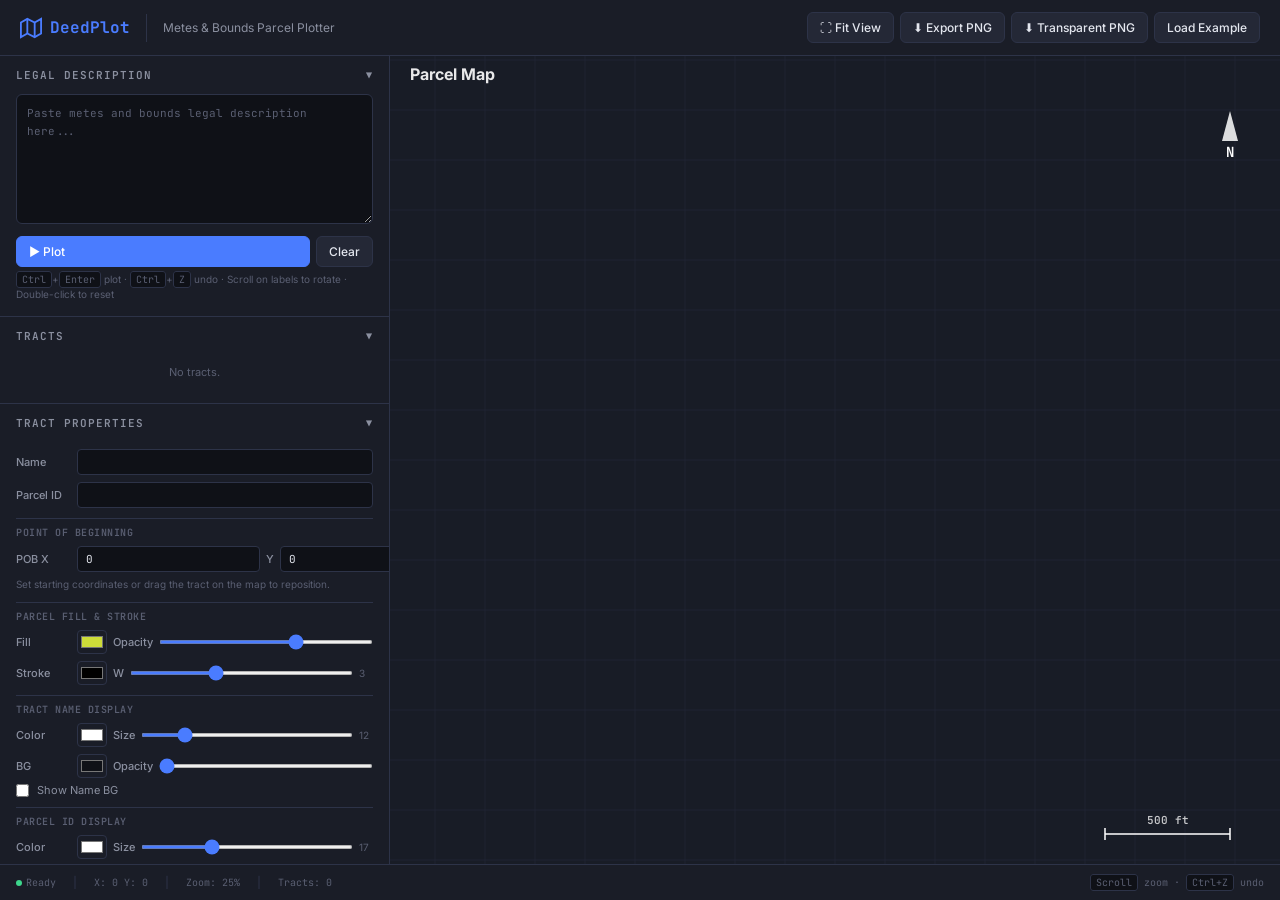
==== index.html @ ef59ebd9 "v6 - POB offsets, drag tracts, perches poles varas meters yards" ====
<!DOCTYPE html>
<html lang="en">
<head>
<meta charset="UTF-8">
<meta name="viewport" content="width=device-width, initial-scale=1.0">
<title>DeedPlot — Metes &amp; Bounds Parcel Plotter</title>
<link href="https://fonts.googleapis.com/css2?family=JetBrains+Mono:wght@300;400;500;600;700&family=Inter:wght@300;400;500;600;700&display=swap" rel="stylesheet">
<style>
:root {
  --bg-primary: #0f1117;
  --bg-secondary: #1a1d27;
  --bg-tertiary: #242836;
  --border: #2d3348;
  --accent: #4a7cff;
  --accent-hover: #6190ff;
  --accent-dim: #2a4a9e;
  --text-primary: #e4e7ef;
  --text-secondary: #8b90a0;
  --text-muted: #5a5f72;
  --success: #3dd68c;
  --danger: #ef4444;
}
*{margin:0;padding:0;box-sizing:border-box}
body{font-family:'Inter',sans-serif;background:var(--bg-primary);color:var(--text-primary);overflow:hidden;height:100vh}
.app{display:grid;grid-template-columns:390px 1fr;grid-template-rows:56px 1fr 36px;height:100vh}
.topbar{grid-column:1/-1;background:var(--bg-secondary);border-bottom:1px solid var(--border);display:flex;align-items:center;padding:0 20px;gap:16px;z-index:100}
.topbar .logo{font-family:'JetBrains Mono',monospace;font-weight:700;font-size:16px;color:var(--accent);display:flex;align-items:center;gap:8px}
.topbar .logo svg{width:22px;height:22px}
.topbar .divider{width:1px;height:28px;background:var(--border)}
.topbar .actions{display:flex;gap:6px;margin-left:auto}
.btn{font-family:'Inter',sans-serif;font-size:12px;font-weight:500;padding:7px 12px;border:1px solid var(--border);border-radius:6px;background:var(--bg-tertiary);color:var(--text-primary);cursor:pointer;transition:all .15s;display:flex;align-items:center;gap:5px;white-space:nowrap}
.btn:hover{border-color:var(--text-muted);background:var(--border)}
.btn.primary{background:var(--accent);border-color:var(--accent);color:#fff}
.btn.primary:hover{background:var(--accent-hover)}
.btn.danger{border-color:var(--danger);color:var(--danger)}
.btn.danger:hover{background:var(--danger);color:#fff}
.btn.sm{padding:4px 10px;font-size:11px}
.sidebar{background:var(--bg-secondary);border-right:1px solid var(--border);overflow-y:auto;display:flex;flex-direction:column}
.sidebar::-webkit-scrollbar{width:6px}
.sidebar::-webkit-scrollbar-track{background:transparent}
.sidebar::-webkit-scrollbar-thumb{background:var(--border);border-radius:3px}
.panel{border-bottom:1px solid var(--border)}
.panel-header{padding:12px 16px;font-family:'JetBrains Mono',monospace;font-size:11px;font-weight:600;text-transform:uppercase;letter-spacing:1px;color:var(--text-secondary);cursor:pointer;display:flex;align-items:center;justify-content:space-between;user-select:none}
.panel-header:hover{color:var(--text-primary)}
.panel-header .chevron{transition:transform .2s;font-size:10px}
.panel-header.collapsed .chevron{transform:rotate(-90deg)}
.panel-body{padding:0 16px 14px}
.panel-body.collapsed{display:none}
.deed-input{width:100%;min-height:130px;background:var(--bg-primary);border:1px solid var(--border);border-radius:6px;padding:10px;font-family:'JetBrains Mono',monospace;font-size:11px;line-height:1.6;color:var(--text-primary);resize:vertical;outline:none}
.deed-input:focus{border-color:var(--accent)}
.deed-input::placeholder{color:var(--text-muted)}
.input-row{display:flex;gap:6px;margin-top:7px;align-items:center}
.input-row label{font-size:11px;color:var(--text-secondary);min-width:55px;font-weight:500}
.input-sm{flex:1;background:var(--bg-primary);border:1px solid var(--border);border-radius:4px;padding:5px 8px;font-family:'JetBrains Mono',monospace;font-size:11px;color:var(--text-primary);outline:none}
.input-sm:focus{border-color:var(--accent)}
input[type="color"]{width:30px;height:24px;border:1px solid var(--border);border-radius:4px;background:none;cursor:pointer;padding:1px}
input[type="range"]{flex:1;accent-color:var(--accent);height:4px}
select.input-sm{appearance:auto;background:var(--bg-primary);color:var(--text-primary);border:1px solid var(--border);border-radius:4px;padding:4px 6px;font-size:11px;cursor:pointer}
.checkbox-row{display:flex;align-items:center;gap:8px;margin-top:5px;font-size:11px;color:var(--text-secondary);cursor:pointer}
.checkbox-row input{accent-color:var(--accent)}
.tract-item{background:var(--bg-primary);border:1px solid var(--border);border-radius:6px;padding:10px 12px;margin-bottom:6px;cursor:pointer;transition:all .15s}
.tract-item:hover{border-color:var(--text-muted)}
.tract-item.active{border-color:var(--accent);box-shadow:0 0 0 1px var(--accent-dim)}
.tract-item .tract-header{display:flex;align-items:center;gap:8px}
.tract-color-dot{width:12px;height:12px;border-radius:3px;flex-shrink:0}
.tract-name{font-size:12px;font-weight:600;flex:1}
.tract-meta{font-family:'JetBrains Mono',monospace;font-size:10px;color:var(--text-muted);margin-top:3px;padding-left:20px}
.call-table{width:100%;border-collapse:collapse;margin-top:8px}
.call-table th{font-family:'JetBrains Mono',monospace;font-size:10px;font-weight:600;text-transform:uppercase;letter-spacing:.5px;color:var(--text-muted);text-align:left;padding:3px 6px;border-bottom:1px solid var(--border)}
.call-table td{font-family:'JetBrains Mono',monospace;font-size:11px;padding:3px 6px;color:var(--text-secondary);border-bottom:1px solid rgba(45,51,72,.3)}
.call-table tr:hover td{color:var(--text-primary);background:rgba(74,124,255,.05)}
.call-num{color:var(--accent);font-weight:600}
.canvas-container{position:relative;overflow:hidden;background:#181c26;cursor:grab}
.canvas-container:active{cursor:grabbing}
.canvas-container canvas{position:absolute;top:0;left:0}
.statusbar{grid-column:1/-1;background:var(--bg-secondary);border-top:1px solid var(--border);display:flex;align-items:center;padding:0 16px;font-family:'JetBrains Mono',monospace;font-size:10px;color:var(--text-muted);gap:16px}
.statusbar .sep{color:var(--border)}
.status-item{display:flex;align-items:center;gap:4px}
.status-dot{width:6px;height:6px;border-radius:50%;background:var(--success)}
.toast{position:fixed;bottom:52px;right:20px;background:var(--bg-tertiary);border:1px solid var(--border);border-radius:8px;padding:10px 16px;font-size:12px;color:var(--text-primary);box-shadow:0 8px 32px rgba(0,0,0,.4);transform:translateY(20px);opacity:0;transition:all .3s;z-index:1000;pointer-events:none}
.toast.show{transform:translateY(0);opacity:1}
kbd{background:var(--bg-primary);border:1px solid var(--border);border-radius:3px;padding:1px 5px;font-family:'JetBrains Mono',monospace;font-size:10px;color:var(--text-muted)}
.help-text{font-size:10px;color:var(--text-muted);margin-top:5px;line-height:1.5}
.section-label{font-family:'JetBrains Mono',monospace;font-size:10px;font-weight:600;text-transform:uppercase;letter-spacing:.5px;color:var(--text-muted);margin-top:10px;margin-bottom:5px;padding-top:7px;border-top:1px solid var(--border)}
.anno-item{display:flex;align-items:center;gap:4px;background:var(--bg-primary);border:1px solid var(--border);border-radius:4px;padding:4px 6px;margin-bottom:4px;font-size:11px}
.anno-item input[type="text"]{flex:1;background:transparent;border:none;color:var(--text-primary);font-family:'JetBrains Mono',monospace;font-size:11px;outline:none;min-width:0}
</style>
</head>
<body>
<div class="app">
  <div class="topbar">
    <div class="logo">
      <svg viewBox="0 0 24 24" fill="none" stroke="currentColor" stroke-width="2"><polygon points="1 6 1 22 8 18 16 22 23 18 23 2 16 6 8 2 1 6"/><line x1="8" y1="2" x2="8" y2="18"/><line x1="16" y1="6" x2="16" y2="22"/></svg>
      DeedPlot
    </div>
    <div class="divider"></div>
    <span style="font-size:12px;color:var(--text-secondary)">Metes &amp; Bounds Parcel Plotter</span>
    <div class="actions">
      <button class="btn" onclick="fitToView()">⛶ Fit View</button>
      <button class="btn" onclick="exportPNG(false)">⬇ Export PNG</button>
      <button class="btn" onclick="exportPNG(true)">⬇ Transparent PNG</button>
      <button class="btn" onclick="loadExample()">Load Example</button>
    </div>
  </div>

  <div class="sidebar">
    <div class="panel">
      <div class="panel-header" onclick="togglePanel(this)">Legal Description <span class="chevron">▼</span></div>
      <div class="panel-body">
        <textarea class="deed-input" id="deedInput" placeholder="Paste metes and bounds legal description here..."></textarea>
        <div class="input-row" style="margin-top:8px">
          <button class="btn primary" onclick="parseDeed()" style="flex:1">▶ Plot</button>
          <button class="btn" onclick="document.getElementById('deedInput').value='';clearTracts();">Clear</button>
        </div>
        <div class="help-text"><kbd>Ctrl</kbd>+<kbd>Enter</kbd> plot · <kbd>Ctrl</kbd>+<kbd>Z</kbd> undo · Scroll on labels to rotate · Double-click to reset</div>
      </div>
    </div>

    <div class="panel">
      <div class="panel-header" onclick="togglePanel(this)">Tracts <span class="chevron">▼</span></div>
      <div class="panel-body" id="tractList"><div style="color:var(--text-muted);font-size:11px;padding:10px 0;text-align:center">No tracts.</div></div>
    </div>

    <div class="panel">
      <div class="panel-header" onclick="togglePanel(this)">Tract Properties <span class="chevron">▼</span></div>
      <div class="panel-body" id="tractProps">
        <div class="input-row"><label>Name</label><input class="input-sm" id="propName" oninput="updateProp('name',this.value)"></div>
        <div class="input-row"><label>Parcel ID</label><input class="input-sm" id="propParcelId" oninput="updateProp('parcelId',this.value)"></div>

        <div class="section-label">Point of Beginning</div>
        <div class="input-row"><label>POB X</label><input class="input-sm" id="propPobX" type="number" step="0.01" value="0" onchange="updatePOB()"><label style="min-width:auto">Y</label><input class="input-sm" id="propPobY" type="number" step="0.01" value="0" onchange="updatePOB()"></div>
        <div class="help-text">Set starting coordinates or drag the tract on the map to reposition.</div>

        <div class="section-label">Parcel Fill &amp; Stroke</div>
        <div class="input-row"><label>Fill</label><input type="color" id="propFill" value="#CDDC39" oninput="updateProp('fillColor',this.value)"><label style="min-width:auto">Opacity</label><input type="range" id="propAlpha" min="0" max="100" value="65" oninput="updateProp('alpha',this.value/100)"></div>
        <div class="input-row"><label>Stroke</label><input type="color" id="propStroke" value="#000000" oninput="updateProp('strokeColor',this.value)"><label style="min-width:auto">W</label><input type="range" id="propStrokeW" min="0" max="8" value="3" oninput="updateProp('strokeWidth',+this.value)"><span id="strokeWVal" style="font-size:10px;color:var(--text-muted);min-width:14px">3</span></div>

        <div class="section-label">Tract Name Display</div>
        <div class="input-row"><label>Color</label><input type="color" id="propNameColor" value="#ffffff" oninput="updateProp('nameColor',this.value)"><label style="min-width:auto">Size</label><input type="range" id="propNameSize" min="8" max="30" value="12" oninput="updateProp('nameSize',+this.value)"><span id="nameSizeVal" style="font-size:10px;color:var(--text-muted);min-width:14px">12</span></div>
        <div class="input-row"><label>BG</label><input type="color" id="propNameBg" value="#0f1117" oninput="updateProp('nameBg',this.value)"><label style="min-width:auto">Opacity</label><input type="range" id="propNameBgA" min="0" max="100" value="0" oninput="updateProp('nameBgAlpha',this.value/100)"></div>
        <label class="checkbox-row"><input type="checkbox" id="propNameShowBg" onchange="updateProp('nameShowBg',this.checked)"> Show Name BG</label>

        <div class="section-label">Parcel ID Display</div>
        <div class="input-row"><label>Color</label><input type="color" id="propPidColor" value="#ffffff" oninput="updateProp('pidColor',this.value)"><label style="min-width:auto">Size</label><input type="range" id="propPidSize" min="8" max="36" value="17" oninput="updateProp('pidSize',+this.value)"><span id="pidSizeVal" style="font-size:10px;color:var(--text-muted);min-width:14px">17</span></div>
        <div class="input-row"><label>BG</label><input type="color" id="propPidBg" value="#0f1117" oninput="updateProp('pidBg',this.value)"><label style="min-width:auto">Opacity</label><input type="range" id="propPidBgA" min="0" max="100" value="80" oninput="updateProp('pidBgAlpha',this.value/100)"></div>
        <label class="checkbox-row"><input type="checkbox" id="propPidShowBg" checked onchange="updateProp('pidShowBg',this.checked)"> Show PID BG</label>

        <div class="section-label">Call Labels</div>
        <div class="input-row"><label>Size</label><input type="range" id="propFontSize" min="6" max="28" value="12" oninput="updateProp('fontSize',+this.value)"><span id="fontSizeVal" style="font-size:10px;color:var(--text-muted);min-width:14px">12</span></div>
        <div class="input-row"><label>Text</label><input type="color" id="propLabelColor" value="#e4e7ef" oninput="updateProp('labelColor',this.value)"><label style="min-width:auto">BG</label><input type="color" id="propLabelBg" value="#0f1117" oninput="updateProp('labelBg',this.value)"><label style="min-width:auto">Op</label><input type="range" id="propLabelBgA" min="0" max="100" value="85" oninput="updateProp('labelBgAlpha',this.value/100)"></div>
        <label class="checkbox-row"><input type="checkbox" id="propShowLabelBg" checked onchange="updateProp('showLabelBg',this.checked)"> Show Label BG</label>

        <div class="section-label">Leader Lines</div>
        <div class="input-row"><label>Color</label><input type="color" id="propLeaderColor" value="#ffffff" oninput="updateProp('leaderColor',this.value)"><label style="min-width:auto">W</label><input type="range" id="propLeaderW" min="0.5" max="4" step="0.5" value="1" oninput="updateProp('leaderWidth',+this.value)"><label style="min-width:auto">Op</label><input type="range" id="propLeaderA" min="10" max="100" value="50" oninput="updateProp('leaderAlpha',this.value/100)"></div>
        <div class="input-row"><label>End</label><select class="input-sm" id="propLeaderEnd" onchange="updateProp('leaderEnd',this.value)" style="flex:1"><option value="circle">● Circle</option><option value="diamond">◆ Diamond</option><option value="triangle">▶ Triangle</option><option value="triangle-rev">◀ Rev Triangle</option><option value="arrow">→ Arrow</option><option value="none">None</option></select></div>

        <div class="section-label">Display</div>
        <label class="checkbox-row"><input type="checkbox" id="propLeaderLines" checked onchange="updateProp('leaderLines',this.checked)"> Auto Leader Lines</label>
        <label class="checkbox-row"><input type="checkbox" id="propShowBearings" checked onchange="updateProp('showBearings',this.checked)"> Show Bearings</label>
        <label class="checkbox-row"><input type="checkbox" id="propShowDistances" checked onchange="updateProp('showDistances',this.checked)"> Show Distances</label>
        <label class="checkbox-row"><input type="checkbox" id="propNumberCalls" checked onchange="updateProp('numberCalls',this.checked)"> Number Calls</label>
        <label class="checkbox-row"><input type="checkbox" id="propHatch" onchange="updateProp('hatching',this.checked)"> Hatching</label>
      </div>
    </div>

    <div class="panel">
      <div class="panel-header" onclick="togglePanel(this)">Text Annotations <span class="chevron">▼</span></div>
      <div class="panel-body"><div id="annoList"></div><button class="btn sm" onclick="addAnnotation()" style="margin-top:4px;width:100%">+ Add Text</button><div class="help-text">Drag to move. Scroll to rotate.</div></div>
    </div>

    <div class="panel">
      <div class="panel-header" onclick="togglePanel(this)">Background Image <span class="chevron">▼</span></div>
      <div class="panel-body">
        <input type="file" id="bgInput" accept="image/*" onchange="loadBgImage(this)" style="display:none">
        <button class="btn sm" onclick="document.getElementById('bgInput').click()" style="width:100%">📷 Upload Image</button>
        <div class="input-row"><label>Opacity</label><input type="range" id="bgAlpha" min="0" max="100" value="40" oninput="bgS.alpha=this.value/100;redraw()"></div>
        <div class="input-row"><label>Scale</label><input type="range" id="bgScale" min="1" max="2000" value="100" oninput="bgS.scale=this.value/100;$('bgScaleV').textContent=this.value+'%';redraw()"><span id="bgScaleV" style="font-size:10px;color:var(--text-muted);min-width:36px">100%</span></div>
        <div class="input-row"><label>Rotation</label><input type="range" id="bgRot" min="-180" max="180" value="0" oninput="bgS.rotation=+this.value;$('bgRotV').textContent=this.value+'°';$('bgRotFine').value=0;redraw()"><span id="bgRotV" style="font-size:10px;color:var(--text-muted);min-width:28px">0°</span></div>
        <div class="input-row"><label>Fine ±5°</label><input type="range" id="bgRotFine" min="-50" max="50" value="0" step="1" oninput="bgS.rotFine=this.value/10;$('bgRotFineV').textContent=(this.value/10).toFixed(1)+'°';redraw()"><span id="bgRotFineV" style="font-size:10px;color:var(--text-muted);min-width:32px">0.0°</span></div>
        <label class="checkbox-row"><input type="checkbox" id="bgShow" checked onchange="bgS.show=this.checked;redraw()"> Show</label>
        <button class="btn sm danger" onclick="clearBgImage()" style="margin-top:4px;width:100%">Remove</button>
        <div class="help-text">Drag image on map to position.</div>
      </div>
    </div>

    <div class="panel">
      <div class="panel-header" onclick="togglePanel(this)">Map Settings <span class="chevron">▼</span></div>
      <div class="panel-body">
        <div class="input-row"><label>Title</label><input class="input-sm" id="mapTitle" value="Parcel Map" oninput="redraw()"></div>
        <div class="input-row"><label>Subtitle</label><input class="input-sm" id="mapSubtitle" oninput="redraw()"></div>
        <div class="input-row"><label>Text Color</label><input type="color" id="mapTextColor" value="#ffffff" oninput="redraw()"></div>
        <div class="input-row"><label>Canvas BG</label><input type="color" id="mapBg" value="#181c26" oninput="redraw()"><label style="min-width:auto">Grid</label><input type="color" id="mapGrid" value="#252b3d" oninput="redraw()"></div>
        <label class="checkbox-row"><input type="checkbox" id="mapShowGrid" checked onchange="redraw()"> Grid</label>
        <label class="checkbox-row"><input type="checkbox" id="mapShowNorth" checked onchange="redraw()"> North Arrow</label>
        <label class="checkbox-row"><input type="checkbox" id="mapShowScale" checked onchange="redraw()"> Scale Bar</label>
        <label class="checkbox-row"><input type="checkbox" id="mapShowLegend" checked onchange="redraw()"> Call Legend Box</label>
      </div>
    </div>

    <div class="panel">
      <div class="panel-header" onclick="togglePanel(this)">Call Schedule <span class="chevron">▼</span></div>
      <div class="panel-body" id="callSchedule"><div style="color:var(--text-muted);font-size:11px;text-align:center;padding:6px 0">Select a tract.</div></div>
    </div>
  </div>

  <div class="canvas-container" id="canvasContainer"><canvas id="mapCanvas"></canvas></div>

  <div class="statusbar">
    <div class="status-item"><span class="status-dot"></span> Ready</div>
    <span class="sep">│</span><span id="statusCoords">X: 0  Y: 0</span>
    <span class="sep">│</span><span id="statusZoom">Zoom: 100%</span>
    <span class="sep">│</span><span id="statusTracts">Tracts: 0</span>
    <span style="margin-left:auto"><kbd>Scroll</kbd> zoom · <kbd>Ctrl+Z</kbd> undo</span>
  </div>
</div>
<div class="toast" id="toast"></div>

<script>
const $=id=>document.getElementById(id);

// ═══════════════ STATE ═══════════════
let tracts=[], activeTractIdx=-1;
let cam={x:0,y:0,zoom:0.25};
let isDragging=false, dragStart={x:0,y:0};
let canvas, ctx;
let dragTarget=null, dragOffset={x:0,y:0};
let annotations=[];
let bgS={img:null,show:true,alpha:0.4,scale:1,rotation:0,rotFine:0,wx:0,wy:0};
let legendPos={wx:null,wy:null}; // world coords, null=auto bottom-left

// Undo
let undoStack=[], MAX_UNDO=50;
function saveUndo(){
  const s={tracts:JSON.parse(JSON.stringify(tracts,(k,v)=>typeof v==='function'?undefined:v)),annotations:JSON.parse(JSON.stringify(annotations)),activeTractIdx,legendPos:{...legendPos}};
  undoStack.push(s);if(undoStack.length>MAX_UNDO)undoStack.shift();
}
function doUndo(){
  if(!undoStack.length){showToast('Nothing to undo');return;}
  const s=undoStack.pop();
  annotations=s.annotations;activeTractIdx=s.activeTractIdx;legendPos=s.legendPos;
  tracts=s.tracts.map(t=>{t.calls=t.calls.map(c=>{c.toRad=makeToRad(c.quad,c.deg,c.min,c.sec,c.dir);return c;});t.coords=callsToCoords(t.calls,t.pobX||0,t.pobY||0);return t;});
  updateTractList();updateProps();updateCallSchedule();updateAnnoList();redraw();showToast('Undo');
}

// ═══════════════ MATH ═══════════════
function makeToRad(q,d,m,s,dir){return function(){const dd=d+m/60+s/3600;if(q==='N'&&dir==='E')return(90-dd)*Math.PI/180;if(q==='N'&&dir==='W')return(90+dd)*Math.PI/180;if(q==='S'&&dir==='E')return(270+dd)*Math.PI/180;if(q==='S'&&dir==='W')return(270-dd)*Math.PI/180;return 0;};}

function parseDistance(text){
  // Match distance with units — supports all common survey measurements
  // Handles fractions like "6.48 1/2"
  const dm=text.match(/(?:a\s+distance\s+of\s+)?(\d[\d,]*(?:\.\d+)?)\s*(?:(\d+)\s*\/\s*(\d+))?\s*(feet|foot|ft|chains?|ch|links?|lks?|rods?|rd|perch(?:es)?|poles?|varas?|meters?|m|yards?|yd|')?/i);
  if(!dm)return null;
  let val=parseFloat(dm[1].replace(/,/g,''));
  if(dm[2]&&dm[3]) val+=parseInt(dm[2])/parseInt(dm[3]);
  const unit=(dm[4]||'ft').toLowerCase();
  if(unit.startsWith('chain')||unit==='ch') val*=66;
  else if(unit.startsWith('link')||unit==='lks'||unit==='lk') val*=0.66;
  else if(unit.startsWith('rod')||unit==='rd') val*=16.5;
  else if(unit.startsWith('perch')) val*=16.5;
  else if(unit.startsWith('pole')) val*=16.5;
  else if(unit.startsWith('vara')) val*=2.778;
  else if(unit.startsWith('meter')||unit==='m') val*=3.28084;
  else if(unit.startsWith('yard')||unit==='yd') val*=3;
  return val;
}

function parseBearing(text){
  let t=text.replace(/North/gi,'N').replace(/South/gi,'S').replace(/East/gi,'E').replace(/West/gi,'W')
    .replace(/[''′]/g,"'").replace(/[""″]/g,'"').replace(/[°˚]/g,'°')
    .replace(/Due\s+/gi,'');

  let quad,deg,min=0,sec=0,dir,afterBearing;

  // Pattern 1: Full DMS — N 89°56'00" E or S 04°59'30" W
  let m=t.match(/([NS])\s*(\d+)[°]\s*(\d+)[':]\s*([\d.]+)["']?\s*([EW])/);
  if(m){quad=m[1];deg=+m[2];min=+m[3];sec=+m[4];dir=m[5];afterBearing=t.slice(t.indexOf(m[0])+m[0].length);}

  // Pattern 2: Degrees + minutes, no seconds — N 0° 19' E
  if(!m){m=t.match(/([NS])\s*(\d+)[°]\s*(\d+)[':]\s*([EW])/);
    if(m){quad=m[1];deg=+m[2];min=+m[3];sec=0;dir=m[4];afterBearing=t.slice(t.indexOf(m[0])+m[0].length);}}

  // Pattern 3: Degrees only — S 28° W or South 28° West
  if(!m){m=t.match(/([NS])\s*(\d+)[°]\s*([EW])/);
    if(m){quad=m[1];deg=+m[2];min=0;sec=0;dir=m[3];afterBearing=t.slice(t.indexOf(m[0])+m[0].length);}}

  // Pattern 4: Cardinal only — "North" "East" "South" "West" (no angle)
  if(!m){m=t.match(/^\s*([NSEW])\s+([\d,]+)/);
    if(m){
      const cardinal=m[1];
      if(cardinal==='N'){quad='N';deg=0;dir='E';}
      else if(cardinal==='S'){quad='S';deg=0;dir='E';}
      else if(cardinal==='E'){quad='N';deg=90;dir='E';}
      else if(cardinal==='W'){quad='N';deg=90;dir='W';}
      min=0;sec=0;afterBearing=t.slice(t.indexOf(m[0])+m[1].length);
    }
  }

  // Pattern 5: "with the same" or "with said road" + cardinal — contextual direction
  // e.g. "with the same West 10.32 chains"
  if(!m){m=t.match(/(?:with\s+(?:the\s+)?(?:same|said)\s+\w*\s*)([NSEW])\s+([\d,]+)/i);
    if(m){
      const cardinal=m[1].toUpperCase();
      if(cardinal==='N'){quad='N';deg=0;dir='E';}
      else if(cardinal==='S'){quad='S';deg=0;dir='E';}
      else if(cardinal==='E'){quad='N';deg=90;dir='E';}
      else if(cardinal==='W'){quad='N';deg=90;dir='W';}
      min=0;sec=0;afterBearing=t.slice(t.indexOf(m[0])+m[1].length);
    }
  }

  if(!afterBearing&&afterBearing!=='')return null;

  const dist=parseDistance(afterBearing);
  if(!dist||isNaN(dist))return null;

  return{quad,deg,min,sec,dir,dist,
    bearingStr:`${quad} ${String(deg).padStart(2,'0')}°${String(min).padStart(2,'0')}'${sec.toFixed(2).padStart(5,'0')}" ${dir}`,
    labelOffset:null,labelRotation:0,toRad:makeToRad(quad,deg,min,sec,dir)};
}

function parseDescription(text){return text.replace(/\n/g,' ').replace(/\s+/g,' ').split(/[Tt]hence\s+/).map(parseBearing).filter(Boolean);}

function callsToCoords(calls,sx=0,sy=0){const pts=[{x:sx,y:sy}];let x=sx,y=sy;for(const c of calls){const a=c.toRad();x+=c.dist*Math.cos(a);y+=c.dist*Math.sin(a);pts.push({x,y});}return pts;}
function computeArea(pts){let a=0;const n=pts.length-1;for(let i=0;i<n;i++){const j=(i+1)%n;a+=pts[i].x*pts[j].y-pts[j].x*pts[i].y;}return Math.abs(a)/2/43560;}
function centroid(pts){const n=pts.length-1;let cx=0,cy=0;for(let i=0;i<n;i++){cx+=pts[i].x;cy+=pts[i].y;}return{x:cx/n,y:cy/n};}
function closureError(pts){const s=pts[0],e=pts[pts.length-1];return Math.sqrt((e.x-s.x)**2+(e.y-s.y)**2);}

// ═══════════════ TRACTS ═══════════════
const defColors=['#CDDC39','#EF9A9A','#81D4FA','#A5D6A7','#FFE082','#CE93D8','#80CBC4'];
function createTract(calls,name,pobX=0,pobY=0){
  return{name:name||`Tract ${tracts.length+1}`,parcelId:'',calls,coords:callsToCoords(calls,pobX,pobY),
    pobX,pobY,
    fillColor:defColors[tracts.length%defColors.length],alpha:0.65,
    strokeColor:'#000000',strokeWidth:3,
    fontSize:12,labelColor:'#e4e7ef',labelBg:'#0f1117',labelBgAlpha:0.85,showLabelBg:true,
    nameColor:'#ffffff',nameSize:12,nameBg:'#0f1117',nameBgAlpha:0,nameShowBg:false,nameOffset:null,nameRotation:0,
    pidColor:'#ffffff',pidSize:17,pidBg:'#0f1117',pidBgAlpha:0.8,pidShowBg:true,pidOffset:null,pidRotation:0,
    leaderColor:'#ffffff',leaderWidth:1,leaderEnd:'circle',leaderAlpha:0.5,
    leaderLines:true,showBearings:true,showDistances:true,numberCalls:true,hatching:false,isException:false};
}

function parseDeed(){
  const text=$('deedInput').value.trim();if(!text){showToast('Paste a description');return;}
  saveUndo();

  // Split into segments by "Tract I:", "Tract II:", "EXCEPTING", "PARCEL 1:", etc.
  const segments=[];
  const splitRe=/(?:^|\n)\s*(?:Tract\s+[IVX\d]+[:\.]?|PARCEL\s+\d+[:\.]?|EXCEPT(?:ING)?\s*(?:THEREFROM)?[:\s])/gi;
  let lastIdx=0, match;
  const markers=[]; const re2=new RegExp(splitRe.source,'gi');
  while((match=re2.exec(text))!==null){markers.push({idx:match.index,label:match[0].trim().replace(/[:\.]$/,'')});}

  if(markers.length>0){
    // Text before first marker might have calls too
    if(markers[0].idx>50){
      const pre=text.slice(0,markers[0].idx);
      const calls=parseDescription(pre);
      if(calls.length)segments.push({name:'Main Tract',calls,isExc:false});
    }
    for(let i=0;i<markers.length;i++){
      const start=markers[i].idx;
      const end=i+1<markers.length?markers[i+1].idx:text.length;
      const chunk=text.slice(start,end);
      const calls=parseDescription(chunk);
      const isExc=/except/i.test(markers[i].label);
      const name=markers[i].label.replace(/^[\s:]+|[\s:]+$/g,'')||('Tract '+(i+1));
      if(calls.length)segments.push({name,calls,isExc});
    }
  }else{
    // No tract markers — try EXCEPTING split
    const excIdx=text.search(/EXCEPT(?:ING)?/i);
    if(excIdx>0){
      const mc=parseDescription(text.slice(0,excIdx)),ec=parseDescription(text.slice(excIdx));
      if(mc.length)segments.push({name:'Main Tract',calls:mc,isExc:false});
      if(ec.length)segments.push({name:'Exception',calls:ec,isExc:true});
    }else{
      const calls=parseDescription(text);
      if(calls.length)segments.push({name:'Tract 1',calls,isExc:false});
    }
  }

  if(!segments.length){showToast('No calls found. Check format.');return;}

  for(const seg of segments){
    const t=createTract(seg.calls,seg.name);
    if(seg.isExc){t.fillColor='#FF8A65';t.isException=true;t.hatching=true;}
    tracts.push(t);
  }

  updateTractList();if(tracts.length>0)selectTract(tracts.length-1);fitToView();setTimeout(fitToView,100);
  showToast(`Plotted ${segments.length} tract(s)`);
}

function clearTracts(){saveUndo();tracts=[];activeTractIdx=-1;annotations=[];legendPos={wx:null,wy:null};updateTractList();updateCallSchedule();updateAnnoList();redraw();}
function selectTract(i){activeTractIdx=i;updateTractList();updateProps();updateCallSchedule();redraw();}

function updateProp(key,val){
  if(activeTractIdx<0)return;saveUndo();
  tracts[activeTractIdx][key]=val;
  if(key==='fontSize')$('fontSizeVal').textContent=val;
  if(key==='strokeWidth')$('strokeWVal').textContent=val;
  if(key==='nameSize')$('nameSizeVal').textContent=val;
  if(key==='pidSize')$('pidSizeVal').textContent=val;
  updateTractList();redraw();
}

function updatePOB(){
  if(activeTractIdx<0)return;saveUndo();
  const t=tracts[activeTractIdx];
  t.pobX=parseFloat($('propPobX').value)||0;
  t.pobY=parseFloat($('propPobY').value)||0;
  t.coords=callsToCoords(t.calls,t.pobX,t.pobY);
  updateTractList();redraw();
}

function updateProps(){
  if(activeTractIdx<0)return;const t=tracts[activeTractIdx];
  $('propName').value=t.name;$('propParcelId').value=t.parcelId;
  $('propPobX').value=t.pobX||0;$('propPobY').value=t.pobY||0;
  $('propFill').value=t.fillColor;$('propAlpha').value=Math.round(t.alpha*100);
  $('propStroke').value=t.strokeColor;$('propStrokeW').value=t.strokeWidth;$('strokeWVal').textContent=t.strokeWidth;
  $('propNameColor').value=t.nameColor;$('propNameSize').value=t.nameSize;$('nameSizeVal').textContent=t.nameSize;
  $('propNameBg').value=t.nameBg;$('propNameBgA').value=Math.round(t.nameBgAlpha*100);$('propNameShowBg').checked=t.nameShowBg;
  $('propPidColor').value=t.pidColor;$('propPidSize').value=t.pidSize;$('pidSizeVal').textContent=t.pidSize;
  $('propPidBg').value=t.pidBg;$('propPidBgA').value=Math.round(t.pidBgAlpha*100);$('propPidShowBg').checked=t.pidShowBg;
  $('propFontSize').value=t.fontSize;$('fontSizeVal').textContent=t.fontSize;
  $('propLabelColor').value=t.labelColor;$('propLabelBg').value=t.labelBg;$('propLabelBgA').value=Math.round(t.labelBgAlpha*100);$('propShowLabelBg').checked=t.showLabelBg;
  $('propLeaderColor').value=t.leaderColor;$('propLeaderW').value=t.leaderWidth;$('propLeaderEnd').value=t.leaderEnd;$('propLeaderA').value=Math.round(t.leaderAlpha*100);
  $('propLeaderLines').checked=t.leaderLines;$('propShowBearings').checked=t.showBearings;$('propShowDistances').checked=t.showDistances;$('propNumberCalls').checked=t.numberCalls;$('propHatch').checked=t.hatching;
}

function updateTractList(){
  const el=$('tractList');
  if(!tracts.length){el.innerHTML='<div style="color:var(--text-muted);font-size:11px;padding:10px 0;text-align:center">No tracts.</div>';return;}
  el.innerHTML=tracts.map((t,i)=>{
    const a=computeArea(t.coords),cls=i===activeTractIdx?'tract-item active':'tract-item';
    return`<div class="${cls}" onclick="selectTract(${i})"><div class="tract-header"><div class="tract-color-dot" style="background:${t.fillColor}"></div><span class="tract-name">${t.name}</span><button class="btn sm danger" onclick="event.stopPropagation();saveUndo();tracts.splice(${i},1);if(activeTractIdx>=${i})activeTractIdx=Math.max(0,activeTractIdx-1);updateTractList();redraw();">✕</button></div><div class="tract-meta">${t.calls.length} calls · ${a.toFixed(4)} ac · closure ${closureError(t.coords).toFixed(4)}'</div></div>`;
  }).join('');
  $('statusTracts').textContent=`Tracts: ${tracts.length}`;
}

function updateCallSchedule(){
  const el=$('callSchedule');
  if(activeTractIdx<0){el.innerHTML='<div style="color:var(--text-muted);font-size:11px;text-align:center;padding:6px 0">Select a tract.</div>';return;}
  const t=tracts[activeTractIdx];
  let h='<table class="call-table"><tr><th>#</th><th>Bearing</th><th>Dist</th></tr>';
  t.calls.forEach((c,i)=>{h+=`<tr><td class="call-num">${i+1}</td><td>${c.bearingStr}</td><td>${c.dist.toFixed(2)}'</td></tr>`;});
  h+='</table>';
  const area=computeArea(t.coords),ce=closureError(t.coords),perim=t.calls.reduce((s,c)=>s+c.dist,0),ratio=ce>0.001?`1:${Math.round(perim/ce)}`:'PERFECT';
  h+=`<div style="margin-top:6px;font-family:'JetBrains Mono',monospace;font-size:10px;color:var(--text-secondary);line-height:1.7">Area: ${area.toFixed(4)} ac (${(area*43560).toFixed(0)} sf)<br>Perim: ${perim.toFixed(2)}'<br>Closure: ${ce.toFixed(4)}' (${ratio})</div>`;
  el.innerHTML=h;
}

// ═══════════════ ANNOTATIONS ═══════════════
function addAnnotation(){saveUndo();annotations.push({text:'Label',wx:cam.x,wy:cam.y,color:'#ffffff',bgColor:'#0f1117',bgAlpha:0.8,showBg:true,fontSize:14,rotation:0});updateAnnoList();redraw();}
function updateAnnoList(){
  const el=$('annoList');if(!annotations.length){el.innerHTML='';return;}
  el.innerHTML=annotations.map((a,i)=>`<div class="anno-item"><input type="text" value="${a.text}" oninput="annotations[${i}].text=this.value;redraw()"><input type="color" value="${a.color}" style="width:20px;height:18px;border:none;padding:0" onchange="annotations[${i}].color=this.value;redraw()" title="Text"><input type="color" value="${a.bgColor}" style="width:20px;height:18px;border:none;padding:0" onchange="annotations[${i}].bgColor=this.value;redraw()" title="BG"><input type="checkbox" ${a.showBg?'checked':''} onchange="annotations[${i}].showBg=this.checked;redraw()" style="margin:0" title="BG on/off"><input type="number" value="${a.fontSize}" style="width:30px;background:var(--bg-tertiary);border:1px solid var(--border);border-radius:3px;color:var(--text-primary);font-size:10px;text-align:center;padding:2px" onchange="annotations[${i}].fontSize=+this.value;redraw()"><button class="btn sm danger" onclick="saveUndo();annotations.splice(${i},1);updateAnnoList();redraw();" style="padding:2px 5px">✕</button></div>`).join('');
}

// ═══════════════ BG IMAGE ═══════════════
function loadBgImage(input){const f=input.files[0];if(!f)return;const r=new FileReader();r.onload=e=>{const img=new Image();img.onload=()=>{bgS.img=img;bgS.wx=cam.x;bgS.wy=cam.y;bgS.show=true;$('bgShow').checked=true;redraw();showToast('Image loaded');};img.src=e.target.result;};r.readAsDataURL(f);}
function clearBgImage(){bgS.img=null;$('bgInput').value='';redraw();}

// ═══════════════ CANVAS ═══════════════
function initCanvas(){canvas=$('mapCanvas');ctx=canvas.getContext('2d');resizeCanvas();window.addEventListener('resize',resizeCanvas);}
function resizeCanvas(){const c=$('canvasContainer'),w=c.clientWidth||800,h=c.clientHeight||600,d=window.devicePixelRatio||1;canvas.width=w*d;canvas.height=h*d;canvas.style.width=w+'px';canvas.style.height=h+'px';ctx.setTransform(d,0,0,d,0,0);redraw();}
function w2s(wx,wy){const c=$('canvasContainer');return{x:c.clientWidth/2+(wx-cam.x)*cam.zoom,y:c.clientHeight/2-(wy-cam.y)*cam.zoom};}
function s2w(sx,sy){const c=$('canvasContainer');return{x:cam.x+(sx-c.clientWidth/2)/cam.zoom,y:cam.y-(sy-c.clientHeight/2)/cam.zoom};}

// ═══════════════ HIT TEST ═══════════════
function getLabelPos(tract,ci){
  const pts=tract.coords,p1=w2s(pts[ci].x,pts[ci].y),p2=w2s(pts[ci+1].x,pts[ci+1].y);
  const mx=(p1.x+p2.x)/2,my=(p1.y+p2.y)/2,call=tract.calls[ci];
  if(call.labelOffset){const s=w2s(call.labelOffset.wx,call.labelOffset.wy);return{x:s.x,y:s.y,ax:mx,ay:my};}
  const dx=p2.x-p1.x,dy=p2.y-p1.y,ang=Math.atan2(dy,dx),px=-Math.sin(ang),py=Math.cos(ang);
  const ll=Math.sqrt(dx*dx+dy*dy),fs=tract.fontSize*Math.min(1,cam.zoom*2.5);
  let lines=[];if(tract.numberCalls)lines.push('x');if(tract.showBearings)lines.push(call.bearingStr);if(tract.showDistances)lines.push('x');
  const lw=lines.reduce((m,l)=>Math.max(m,l.length*fs*.55),0);
  const ul=tract.leaderLines&&(ll<lw*1.2||ll<60),off=ul?Math.max(60,ll*.8):18;
  return{x:mx+px*off,y:my+py*off,ax:mx,ay:my};
}
function getNamePos(t){if(t.nameOffset){const s=w2s(t.nameOffset.wx,t.nameOffset.wy);return s;}const c=centroid(t.coords),s=w2s(c.x,c.y);return{x:s.x,y:s.y+(t.parcelId?t.pidSize*2:0)};}
function getPidPos(t){if(t.pidOffset){const s=w2s(t.pidOffset.wx,t.pidOffset.wy);return s;}return w2s(centroid(t.coords).x,centroid(t.coords).y);}
function getLegendPos(W,H){if(legendPos.wx!==null)return w2s(legendPos.wx,legendPos.wy);return{x:20,y:H-20};}

function hitTest(sx,sy){
  // Legend
  if($('mapShowLegend').checked&&tracts.length){const c=$('canvasContainer'),lp=getLegendPos(c.clientWidth,c.clientHeight);const lw=getLegendDims();if(sx>=lp.x&&sx<=lp.x+lw.w&&sy>=lp.y-lw.h&&sy<=lp.y)return{type:'legend'};}
  for(let i=annotations.length-1;i>=0;i--){const s=w2s(annotations[i].wx,annotations[i].wy);if(Math.abs(sx-s.x)<60&&Math.abs(sy-s.y)<20)return{type:'anno',idx:i};}
  for(let ti=tracts.length-1;ti>=0;ti--){
    const t=tracts[ti];
    const np=getNamePos(t);if(Math.abs(sx-np.x)<60&&Math.abs(sy-np.y)<16)return{type:'tname',tractIdx:ti};
    if(t.parcelId){const pp=getPidPos(t);if(Math.abs(sx-pp.x)<60&&Math.abs(sy-pp.y)<16)return{type:'tpid',tractIdx:ti};}
    for(let ci=0;ci<t.calls.length;ci++){const p=getLabelPos(t,ci);if(Math.abs(sx-p.x)<50&&Math.abs(sy-p.y)<30)return{type:'label',tractIdx:ti,callIdx:ci};}
  }
  if(bgS.img&&bgS.show){const bs=w2s(bgS.wx,bgS.wy),bw=bgS.img.width*bgS.scale*cam.zoom,bh=bgS.img.height*bgS.scale*cam.zoom;if(Math.abs(sx-bs.x)<bw/2&&Math.abs(sy-bs.y)<bh/2)return{type:'bg'};}
  // Tract polygon drag (lowest priority — only if clicking inside the fill)
  for(let ti=tracts.length-1;ti>=0;ti--){
    const pts=tracts[ti].coords.map(p=>w2s(p.x,p.y));
    if(pointInPoly(sx,sy,pts))return{type:'tract',tractIdx:ti};
  }
  return null;
}

// ═══════════════ DRAWING ═══════════════
function redraw(transparent){
  if(!ctx)return;const c=$('canvasContainer'),W=c.clientWidth,H=c.clientHeight;
  if(transparent){ctx.clearRect(0,0,W,H);}else{ctx.fillStyle=$('mapBg').value;ctx.fillRect(0,0,W,H);}
  if(!transparent&&bgS.img&&bgS.show){
    const s=w2s(bgS.wx,bgS.wy),iw=bgS.img.width*bgS.scale,ih=bgS.img.height*bgS.scale;
    ctx.save();ctx.globalAlpha=bgS.alpha;ctx.translate(s.x,s.y);ctx.rotate((bgS.rotation+(bgS.rotFine||0))*Math.PI/180);
    ctx.drawImage(bgS.img,-iw*cam.zoom/2,-ih*cam.zoom/2,iw*cam.zoom,ih*cam.zoom);ctx.restore();
  }
  if(!transparent&&$('mapShowGrid').checked)drawGrid(W,H);
  for(let i=0;i<tracts.length;i++)drawTract(tracts[i],i===activeTractIdx);
  drawAnnotations();
  const mc=$('mapTextColor').value;
  if($('mapShowNorth').checked)drawNorthArrow(W,H,mc);
  if($('mapShowScale').checked)drawScaleBar(W,H,mc);
  if($('mapShowLegend').checked&&tracts.length)drawLegend(W,H);
  drawTitle(W,mc);
  $('statusZoom').textContent=`Zoom: ${Math.round(cam.zoom*100)}%`;
}

function drawGrid(W,H){
  let sp=100;while(sp*cam.zoom<40)sp*=2;while(sp*cam.zoom>200)sp/=2;
  const tl=s2w(0,0),br=s2w(W,H);
  ctx.strokeStyle=$('mapGrid').value;ctx.lineWidth=.5;
  for(let x=Math.floor(Math.min(tl.x,br.x)/sp)*sp;x<=Math.ceil(Math.max(tl.x,br.x)/sp)*sp;x+=sp){const s=w2s(x,0);ctx.beginPath();ctx.moveTo(s.x,0);ctx.lineTo(s.x,H);ctx.stroke();}
  for(let y=Math.floor(Math.min(tl.y,br.y)/sp)*sp;y<=Math.ceil(Math.max(tl.y,br.y)/sp)*sp;y+=sp){const s=w2s(0,y);ctx.beginPath();ctx.moveTo(0,s.y);ctx.lineTo(W,s.y);ctx.stroke();}
}

function drawEndpoint(x,y,shape,sz,color,angle){
  ctx.fillStyle=color;ctx.strokeStyle=color;ctx.lineWidth=1;
  if(shape==='circle'){ctx.beginPath();ctx.arc(x,y,sz,0,Math.PI*2);ctx.fill();}
  else if(shape==='diamond'){ctx.save();ctx.translate(x,y);ctx.rotate(Math.PI/4);ctx.fillRect(-sz,-sz,sz*2,sz*2);ctx.restore();}
  else if(shape==='triangle'){ctx.save();ctx.translate(x,y);ctx.rotate(angle);ctx.beginPath();ctx.moveTo(sz,0);ctx.lineTo(-sz,-sz);ctx.lineTo(-sz,sz);ctx.closePath();ctx.fill();ctx.restore();}
  else if(shape==='triangle-rev'){ctx.save();ctx.translate(x,y);ctx.rotate(angle);ctx.beginPath();ctx.moveTo(-sz,0);ctx.lineTo(sz,-sz);ctx.lineTo(sz,sz);ctx.closePath();ctx.fill();ctx.restore();}
  else if(shape==='arrow'){ctx.save();ctx.translate(x,y);ctx.rotate(angle);ctx.beginPath();ctx.moveTo(sz+2,0);ctx.lineTo(-sz,-sz);ctx.moveTo(sz+2,0);ctx.lineTo(-sz,sz);ctx.lineWidth=1.5;ctx.stroke();ctx.restore();}
}

function drawTract(tract,isActive){
  const pts=tract.coords;if(pts.length<2)return;
  const sp=pts.map(p=>w2s(p.x,p.y));
  // Fill
  ctx.beginPath();sp.forEach((p,i)=>i===0?ctx.moveTo(p.x,p.y):ctx.lineTo(p.x,p.y));ctx.closePath();
  ctx.globalAlpha=tract.alpha;ctx.fillStyle=tract.fillColor;ctx.fill();ctx.globalAlpha=1;
  // Hatching
  if(tract.hatching){ctx.save();ctx.beginPath();sp.forEach((p,i)=>i===0?ctx.moveTo(p.x,p.y):ctx.lineTo(p.x,p.y));ctx.closePath();ctx.clip();const b=getBounds(sp);ctx.strokeStyle='rgba(0,0,0,.3)';ctx.lineWidth=1;for(let d=b.minX-b.h;d<b.maxX+b.h;d+=12){ctx.beginPath();ctx.moveTo(d,b.minY);ctx.lineTo(d+b.h,b.maxY);ctx.stroke();}ctx.restore();}
  // Stroke
  if(tract.strokeWidth>0){ctx.beginPath();sp.forEach((p,i)=>i===0?ctx.moveTo(p.x,p.y):ctx.lineTo(p.x,p.y));ctx.closePath();ctx.strokeStyle=tract.strokeColor;ctx.lineWidth=isActive?tract.strokeWidth+1:tract.strokeWidth;ctx.stroke();}
  // Call labels
  const fs=tract.fontSize*Math.min(1,cam.zoom*2.5);
  for(let i=0;i<tract.calls.length;i++){
    const call=tract.calls[i];let lines=[];
    if(tract.numberCalls)lines.push(`(${i+1})`);if(tract.showBearings)lines.push(call.bearingStr);if(tract.showDistances)lines.push(`${call.dist.toFixed(2)}'`);
    if(!lines.length)continue;
    const pos=getLabelPos(tract,i),mx=pos.ax||(sp[i].x+sp[i+1].x)/2,my=pos.ay||(sp[i].y+sp[i+1].y)/2;
    const dx2=sp[i+1].x-sp[i].x,dy2=sp[i+1].y-sp[i].y,ll=Math.sqrt(dx2*dx2+dy2*dy2);
    const lw=lines.reduce((m,l)=>Math.max(m,l.length*fs*.55),0);
    const hasM=!!call.labelOffset, autoL=tract.leaderLines&&(ll<lw*1.2||ll<60);
    if(hasM||autoL){
      const lc=hexToRgb(tract.leaderColor);ctx.strokeStyle=`rgba(${lc.r},${lc.g},${lc.b},${tract.leaderAlpha})`;ctx.lineWidth=tract.leaderWidth;
      ctx.beginPath();ctx.moveTo(mx,my);ctx.lineTo(pos.x,pos.y);ctx.stroke();
      const ec=`rgba(${lc.r},${lc.g},${lc.b},${tract.leaderAlpha})`;
      drawEndpoint(mx,my,tract.leaderEnd,3.5,ec,Math.atan2(pos.y-my,pos.x-mx));
    }
    let ta=(call.labelRotation||0)*Math.PI/180;
    if(!hasM&&!autoL){ta=Math.atan2(dy2,dx2)+(call.labelRotation||0)*Math.PI/180;if(ta>Math.PI/2)ta-=Math.PI;if(ta<-Math.PI/2)ta+=Math.PI;}
    ctx.save();ctx.translate(pos.x,pos.y);ctx.rotate(ta);
    const lh=fs*1.3,th=lines.length*lh;ctx.font=`500 ${fs}px 'JetBrains Mono',monospace`;
    const mw=lines.reduce((m,l)=>Math.max(m,ctx.measureText(l).width),0),pad=4;
    if(tract.showLabelBg){const bg=hexToRgb(tract.labelBg);ctx.fillStyle=`rgba(${bg.r},${bg.g},${bg.b},${tract.labelBgAlpha})`;roundRect(ctx,-mw/2-pad,-th/2-pad,mw+pad*2,th+pad*2,3);ctx.fill();}
    ctx.textAlign='center';ctx.textBaseline='middle';
    lines.forEach((line,li)=>{const ly=-th/2+lh*(li+.5);if(li===0&&tract.numberCalls){ctx.fillStyle='#4a7cff';ctx.font=`700 ${fs}px 'JetBrains Mono',monospace`;}else{ctx.fillStyle=tract.labelColor;ctx.font=`500 ${fs}px 'JetBrains Mono',monospace`;}ctx.fillText(line,0,ly);});
    ctx.restore();
  }
  // Corner markers
  for(let i=0;i<pts.length-1;i++){ctx.beginPath();ctx.arc(sp[i].x,sp[i].y,4,0,Math.PI*2);ctx.fillStyle='#fff';ctx.fill();if(tract.strokeWidth>0){ctx.strokeStyle=tract.strokeColor;ctx.lineWidth=1.5;ctx.stroke();}}
  // Parcel ID
  if(tract.parcelId){
    const pp=getPidPos(tract),idFs=tract.pidSize*Math.min(1,cam.zoom*2.5);
    ctx.save();ctx.translate(pp.x,pp.y);ctx.rotate((tract.pidRotation||0)*Math.PI/180);
    ctx.font=`700 ${idFs}px 'JetBrains Mono',monospace`;const tw=ctx.measureText(tract.parcelId).width;
    if(tract.pidShowBg){const bg=hexToRgb(tract.pidBg);ctx.fillStyle=`rgba(${bg.r},${bg.g},${bg.b},${tract.pidBgAlpha})`;roundRect(ctx,-tw/2-10,-idFs/2-6,tw+20,idFs+12,6);ctx.fill();}
    ctx.fillStyle=tract.pidColor;ctx.textAlign='center';ctx.textBaseline='middle';ctx.fillText(tract.parcelId,0,0);ctx.restore();
  }
  // Tract name
  const np=getNamePos(tract),nFs=tract.nameSize*Math.min(1,cam.zoom*2.5);
  ctx.save();ctx.translate(np.x,np.y);ctx.rotate((tract.nameRotation||0)*Math.PI/180);
  ctx.font=`600 ${nFs}px Inter,sans-serif`;
  if(tract.nameShowBg){const tw2=ctx.measureText(tract.name).width;const bg=hexToRgb(tract.nameBg);ctx.fillStyle=`rgba(${bg.r},${bg.g},${bg.b},${tract.nameBgAlpha})`;roundRect(ctx,-tw2/2-8,-nFs/2-4,tw2+16,nFs+8,4);ctx.fill();}
  ctx.fillStyle=tract.nameColor;ctx.textAlign='center';ctx.textBaseline='middle';ctx.fillText(tract.name,0,0);ctx.restore();
}

function drawAnnotations(){for(const a of annotations){const s=w2s(a.wx,a.wy),fs=a.fontSize*Math.min(1.5,cam.zoom*3);ctx.save();ctx.translate(s.x,s.y);ctx.rotate((a.rotation||0)*Math.PI/180);ctx.font=`600 ${fs}px 'JetBrains Mono',monospace`;const tw=ctx.measureText(a.text).width;if(a.showBg){const bg=hexToRgb(a.bgColor);ctx.fillStyle=`rgba(${bg.r},${bg.g},${bg.b},${a.bgAlpha})`;roundRect(ctx,-tw/2-6,-fs/2-4,tw+12,fs+8,4);ctx.fill();}ctx.fillStyle=a.color;ctx.textAlign='center';ctx.textBaseline='middle';ctx.fillText(a.text,0,0);ctx.restore();}}

function drawNorthArrow(W,H,color){ctx.save();ctx.translate(W-50,80);ctx.beginPath();ctx.moveTo(0,-25);ctx.lineTo(8,5);ctx.lineTo(-8,5);ctx.closePath();ctx.fillStyle=color;ctx.globalAlpha=.85;ctx.fill();ctx.globalAlpha=1;ctx.font="700 14px 'JetBrains Mono',monospace";ctx.fillStyle=color;ctx.textAlign='center';ctx.textBaseline='top';ctx.fillText('N',0,10);ctx.restore();}

function drawScaleBar(W,H,color){
  let bf=100;for(const o of[50,100,200,500,1000,2000,5000])if(o*cam.zoom>60&&o*cam.zoom<200){bf=o;break;}
  const bp=bf*cam.zoom,x=W-50-bp,y=H-30;
  ctx.strokeStyle=color;ctx.globalAlpha=.75;ctx.lineWidth=2;
  ctx.beginPath();ctx.moveTo(x,y);ctx.lineTo(x+bp,y);ctx.stroke();
  ctx.beginPath();ctx.moveTo(x,y-6);ctx.lineTo(x,y+6);ctx.moveTo(x+bp,y-6);ctx.lineTo(x+bp,y+6);ctx.stroke();
  ctx.font="600 11px 'JetBrains Mono',monospace";ctx.fillStyle=color;ctx.textAlign='center';ctx.fillText(`${bf} ft`,x+bp/2,y-10);ctx.globalAlpha=1;
}

function drawTitle(W,color){
  const title=$('mapTitle').value,sub=$('mapSubtitle').value;if(!title&&!sub)return;
  let x=20,y=24;
  if(title){ctx.font="700 16px Inter,sans-serif";ctx.fillStyle=color;ctx.globalAlpha=.9;ctx.textAlign='left';ctx.fillText(title,x,y);ctx.globalAlpha=1;y+=20;}
  if(sub){ctx.font="400 12px Inter,sans-serif";ctx.fillStyle=color;ctx.globalAlpha=.5;ctx.fillText(sub,x,y);ctx.globalAlpha=1;}
}

// Legend box
function getLegendDims(){
  if(!tracts.length)return{w:0,h:0};
  const fs=10,lh=14,pad=12;let lines=0;
  for(const t of tracts){lines+=2;lines+=t.calls.length;lines+=3;} // name, separator, calls, stats
  return{w:280,h:lines*lh+pad*2};
}

function drawLegend(W,H){
  const lp=getLegendPos(W,H), dim=getLegendDims();
  const x=lp.x, y=lp.y-dim.h;
  // Box
  ctx.save();
  ctx.fillStyle='rgba(255,255,255,0.95)';
  ctx.strokeStyle='rgba(0,0,0,0.3)';ctx.lineWidth=1;
  roundRect(ctx,x,y,dim.w,dim.h,8);ctx.fill();ctx.stroke();
  // Content
  ctx.font="600 10px 'JetBrains Mono',monospace";ctx.fillStyle='#111';ctx.textAlign='left';ctx.textBaseline='top';
  let cy=y+10;const lh=14,px=x+12;
  for(const t of tracts){
    ctx.font="700 11px 'JetBrains Mono',monospace";ctx.fillStyle='#111';
    ctx.fillText(t.name,px,cy);cy+=lh;
    const area=computeArea(t.coords),ce=closureError(t.coords),perim=t.calls.reduce((s,c)=>s+c.dist,0),ratio=ce>0.001?`1:${Math.round(perim/ce)}`:'PERFECT';
    ctx.font="500 10px 'JetBrains Mono',monospace";ctx.fillStyle='#444';
    ctx.fillText(`Area: ${area.toFixed(4)} ac  |  Stated: ${t.name.match(/[\d.]+/)?.[0]||'—'} ac`,px,cy);cy+=lh;
    ctx.fillStyle='#333';ctx.font="500 10px 'JetBrains Mono',monospace";
    for(const c of t.calls){ctx.fillText(`${c.bearingStr}  ${c.dist.toFixed(2)} ft`,px,cy);cy+=lh;}
    ctx.fillStyle='#666';ctx.fillText(`Closure: ${ce.toFixed(4)}' (${ratio})`,px,cy);cy+=lh;
    cy+=4;
  }
  ctx.restore();
}

// ═══════════════ HELPERS ═══════════════
function roundRect(c,x,y,w,h,r){c.beginPath();c.moveTo(x+r,y);c.lineTo(x+w-r,y);c.quadraticCurveTo(x+w,y,x+w,y+r);c.lineTo(x+w,y+h-r);c.quadraticCurveTo(x+w,y+h,x+w-r,y+h);c.lineTo(x+r,y+h);c.quadraticCurveTo(x,y+h,x,y+h-r);c.lineTo(x,y+r);c.quadraticCurveTo(x,y,x+r,y);c.closePath();}
function getBounds(pts){let a=Infinity,b=-Infinity,c=Infinity,d=-Infinity;for(const p of pts){a=Math.min(a,p.x);b=Math.max(b,p.x);c=Math.min(c,p.y);d=Math.max(d,p.y);}return{minX:a,maxX:b,minY:c,maxY:d,w:b-a,h:d-c};}
function hexToRgb(h){return{r:parseInt(h.slice(1,3),16),g:parseInt(h.slice(3,5),16),b:parseInt(h.slice(5,7),16)};}
function pointInPoly(x,y,pts){let inside=false;for(let i=0,j=pts.length-1;i<pts.length;j=i++){const xi=pts[i].x,yi=pts[i].y,xj=pts[j].x,yj=pts[j].y;if(((yi>y)!==(yj>y))&&(x<(xj-xi)*(y-yi)/(yj-yi)+xi))inside=!inside;}return inside;}
function fitToView(){if(!tracts.length){redraw();return;}let ap=[];for(const t of tracts)ap.push(...t.coords);if(!ap.length){redraw();return;}const b=getBounds(ap),c=$('canvasContainer'),W=c.clientWidth||800,H=c.clientHeight||600;cam.zoom=Math.min(W*.7/(b.w||1),H*.7/(b.h||1));cam.x=(b.minX+b.maxX)/2;cam.y=(b.minY+b.maxY)/2;redraw();}

function exportPNG(transparent){
  if(transparent){
    // Re-render without bg/grid, capture transparent
    const c=$('canvasContainer'),W=c.clientWidth,H=c.clientHeight;
    const tmpCanvas=document.createElement('canvas');
    const dpr=window.devicePixelRatio||1;
    tmpCanvas.width=W*dpr;tmpCanvas.height=H*dpr;
    const origCtx=ctx;const origCanvas=canvas;
    ctx=tmpCanvas.getContext('2d');ctx.setTransform(dpr,0,0,dpr,0,0);
    canvas=tmpCanvas;
    redraw(true);
    const link=document.createElement('a');link.download='parcel_map_transparent.png';link.href=tmpCanvas.toDataURL('image/png');link.click();
    ctx=origCtx;canvas=origCanvas;
    redraw();showToast('Transparent PNG exported!');
  }else{
    const link=document.createElement('a');link.download='parcel_map.png';link.href=canvas.toDataURL('image/png');link.click();showToast('PNG exported!');
  }
}

function showToast(m){const t=$('toast');t.textContent=m;t.classList.add('show');setTimeout(()=>t.classList.remove('show'),2000);}
function togglePanel(h){h.classList.toggle('collapsed');h.nextElementSibling.classList.toggle('collapsed');}

// ═══════════════ INTERACTION ═══════════════
function setupInteraction(){
  const container=$('canvasContainer');
  container.addEventListener('mousedown',e=>{
    const rect=canvas.getBoundingClientRect(),sx=e.clientX-rect.left,sy=e.clientY-rect.top;
    const hit=hitTest(sx,sy);
    if(hit){
      saveUndo();dragTarget=hit;
      if(hit.type==='anno'){const s=w2s(annotations[hit.idx].wx,annotations[hit.idx].wy);dragOffset={x:sx-s.x,y:sy-s.y};}
      else if(hit.type==='label'){const p=getLabelPos(tracts[hit.tractIdx],hit.callIdx);dragOffset={x:sx-p.x,y:sy-p.y};}
      else if(hit.type==='tname'){const p=getNamePos(tracts[hit.tractIdx]);dragOffset={x:sx-p.x,y:sy-p.y};}
      else if(hit.type==='tpid'){const p=getPidPos(tracts[hit.tractIdx]);dragOffset={x:sx-p.x,y:sy-p.y};}
      else if(hit.type==='bg'){const s=w2s(bgS.wx,bgS.wy);dragOffset={x:sx-s.x,y:sy-s.y};}
      else if(hit.type==='legend'){const lp=getLegendPos($('canvasContainer').clientWidth,$('canvasContainer').clientHeight);dragOffset={x:sx-lp.x,y:sy-lp.y};}
      else if(hit.type==='tract'){const wc=s2w(sx,sy);dragOffset={x:wc.x-tracts[hit.tractIdx].pobX,y:wc.y-tracts[hit.tractIdx].pobY};selectTract(hit.tractIdx);}
      container.style.cursor='move';e.preventDefault();return;
    }
    isDragging=true;dragStart={x:e.clientX,y:e.clientY};container.style.cursor='grabbing';
  });
  window.addEventListener('mousemove',e=>{
    const rect=canvas.getBoundingClientRect(),sx=e.clientX-rect.left,sy=e.clientY-rect.top;
    const w=s2w(sx,sy);$('statusCoords').textContent=`X: ${w.x.toFixed(1)}  Y: ${w.y.toFixed(1)}`;
    if(dragTarget){
      const tx=sx-dragOffset.x,ty=sy-dragOffset.y;
      if(dragTarget.type==='legend'){
        // Legend uses screen-anchored position, convert to world for persistence
        const wc=s2w(tx,ty+getLegendDims().h);legendPos={wx:wc.x,wy:wc.y};
      }else{
        const wc=s2w(tx,ty);
        if(dragTarget.type==='anno'){annotations[dragTarget.idx].wx=wc.x;annotations[dragTarget.idx].wy=wc.y;}
        else if(dragTarget.type==='label'){tracts[dragTarget.tractIdx].calls[dragTarget.callIdx].labelOffset={wx:wc.x,wy:wc.y};}
        else if(dragTarget.type==='tname'){tracts[dragTarget.tractIdx].nameOffset={wx:wc.x,wy:wc.y};}
        else if(dragTarget.type==='tpid'){tracts[dragTarget.tractIdx].pidOffset={wx:wc.x,wy:wc.y};}
        else if(dragTarget.type==='bg'){bgS.wx=wc.x;bgS.wy=wc.y;}
        else if(dragTarget.type==='tract'){
          const t=tracts[dragTarget.tractIdx];
          t.pobX=wc.x-dragOffset.x;t.pobY=wc.y-dragOffset.y;
          t.coords=callsToCoords(t.calls,t.pobX,t.pobY);
          if(dragTarget.tractIdx===activeTractIdx){$('propPobX').value=t.pobX.toFixed(2);$('propPobY').value=t.pobY.toFixed(2);}
        }
      }
      redraw();return;
    }
    if(!isDragging){container.style.cursor=hitTest(sx,sy)?'move':'grab';return;}
    cam.x-=(e.clientX-dragStart.x)/cam.zoom;cam.y+=(e.clientY-dragStart.y)/cam.zoom;
    dragStart={x:e.clientX,y:e.clientY};redraw();
  });
  window.addEventListener('mouseup',()=>{isDragging=false;dragTarget=null;$('canvasContainer').style.cursor='grab';});

  container.addEventListener('wheel',e=>{
    e.preventDefault();const rect=canvas.getBoundingClientRect(),sx=e.clientX-rect.left,sy=e.clientY-rect.top;
    const hit=hitTest(sx,sy);
    if(hit&&(hit.type==='label'||hit.type==='anno'||hit.type==='tname'||hit.type==='tpid')){
      saveUndo();const d=e.deltaY>0?-3:3;
      if(hit.type==='anno')annotations[hit.idx].rotation=(annotations[hit.idx].rotation||0)+d;
      else if(hit.type==='label')tracts[hit.tractIdx].calls[hit.callIdx].labelRotation=(tracts[hit.tractIdx].calls[hit.callIdx].labelRotation||0)+d;
      else if(hit.type==='tname')tracts[hit.tractIdx].nameRotation=(tracts[hit.tractIdx].nameRotation||0)+d;
      else if(hit.type==='tpid')tracts[hit.tractIdx].pidRotation=(tracts[hit.tractIdx].pidRotation||0)+d;
      redraw();return;
    }
    const f=e.deltaY>0?.9:1.1,before=s2w(sx,sy);cam.zoom*=f;cam.zoom=Math.max(.01,Math.min(10,cam.zoom));const after=s2w(sx,sy);cam.x-=(after.x-before.x);cam.y-=(after.y-before.y);redraw();
  },{passive:false});

  container.addEventListener('dblclick',e=>{
    const rect=canvas.getBoundingClientRect(),sx=e.clientX-rect.left,sy=e.clientY-rect.top;const hit=hitTest(sx,sy);if(!hit)return;saveUndo();
    if(hit.type==='label'){tracts[hit.tractIdx].calls[hit.callIdx].labelOffset=null;tracts[hit.tractIdx].calls[hit.callIdx].labelRotation=0;}
    else if(hit.type==='tname'){tracts[hit.tractIdx].nameOffset=null;tracts[hit.tractIdx].nameRotation=0;}
    else if(hit.type==='tpid'){tracts[hit.tractIdx].pidOffset=null;tracts[hit.tractIdx].pidRotation=0;}
    else if(hit.type==='anno'){annotations[hit.idx].rotation=0;}
    else if(hit.type==='legend'){legendPos={wx:null,wy:null};}
    redraw();showToast('Reset');
  });

  document.addEventListener('keydown',e=>{if(e.ctrlKey&&e.key==='z'){e.preventDefault();doUndo();}if(e.ctrlKey&&e.key==='Enter'){e.preventDefault();parseDeed();}});
}

// ═══════════════ EXAMPLE ═══════════════
function loadExample(){
  $('deedInput').value=`Situated in Amanda Township, Fairfield County, Ohio, and being in Section 7, Township 13 North, Range 20 West, and bounded and described as follows:
Beginning at a railroad spike found in State Route 675 at the northwest corner of Section 7; thence North 89°56'00" East, with said section and property line, 1517.24 feet to a 3/4-inch iron pipe found; thence South 00°10'52" West, with the Kilman and Stebelton property line, 1376.20 feet to a 3/4-inch pipe set; thence South 43°04'38" West 1746.78 feet to a point; thence South 89°58'10" West 322.00 feet with the north line of said 1.0-acre tract; thence North 00°02'46" East 2650.51 feet, in State Route 674 to the place of beginning, containing 74.74 acres, more or less.
EXCEPTING THEREFROM:
A parcel containing 0.3788 acres; thence South 85°00'30" East a distance of 30.00 feet; thence South 06°19'06" East a distance of 101.98 feet; thence South 04°59'30" West a distance of 25.00 feet; thence South 10°42'08" West a distance of 100.50 feet; thence South 04°59'30" West a distance of 125.00 feet; thence South 16°18'06" West a distance of 50.99 feet; thence North 85°00'30" West a distance of 30.00 feet; thence North 04°59'30" East a distance of 400.00 feet to the point of beginning.`;
  $('mapTitle').value='Parcel Map — Section 7, Amanda Township';
  $('mapSubtitle').value='Fairfield County, Ohio · T13N, R20W';
  clearTracts();parseDeed();
  if(tracts.length>0){tracts[0].parcelId='0020052900';tracts[0].name='74.74 AC PARCEL (main tract)';}
  if(tracts.length>1){tracts[1].name='0.3788 AC EXCEPTION (Road R/W)';}
  selectTract(0);fitToView();setTimeout(fitToView,200);
}

// ═══════════════ INIT ═══════════════
window.addEventListener('DOMContentLoaded',()=>{initCanvas();setupInteraction();redraw();setTimeout(()=>{resizeCanvas();redraw();},100);setTimeout(()=>{resizeCanvas();redraw();},500);});
window.addEventListener('load',()=>{resizeCanvas();redraw();});
</script>
</body>
</html>
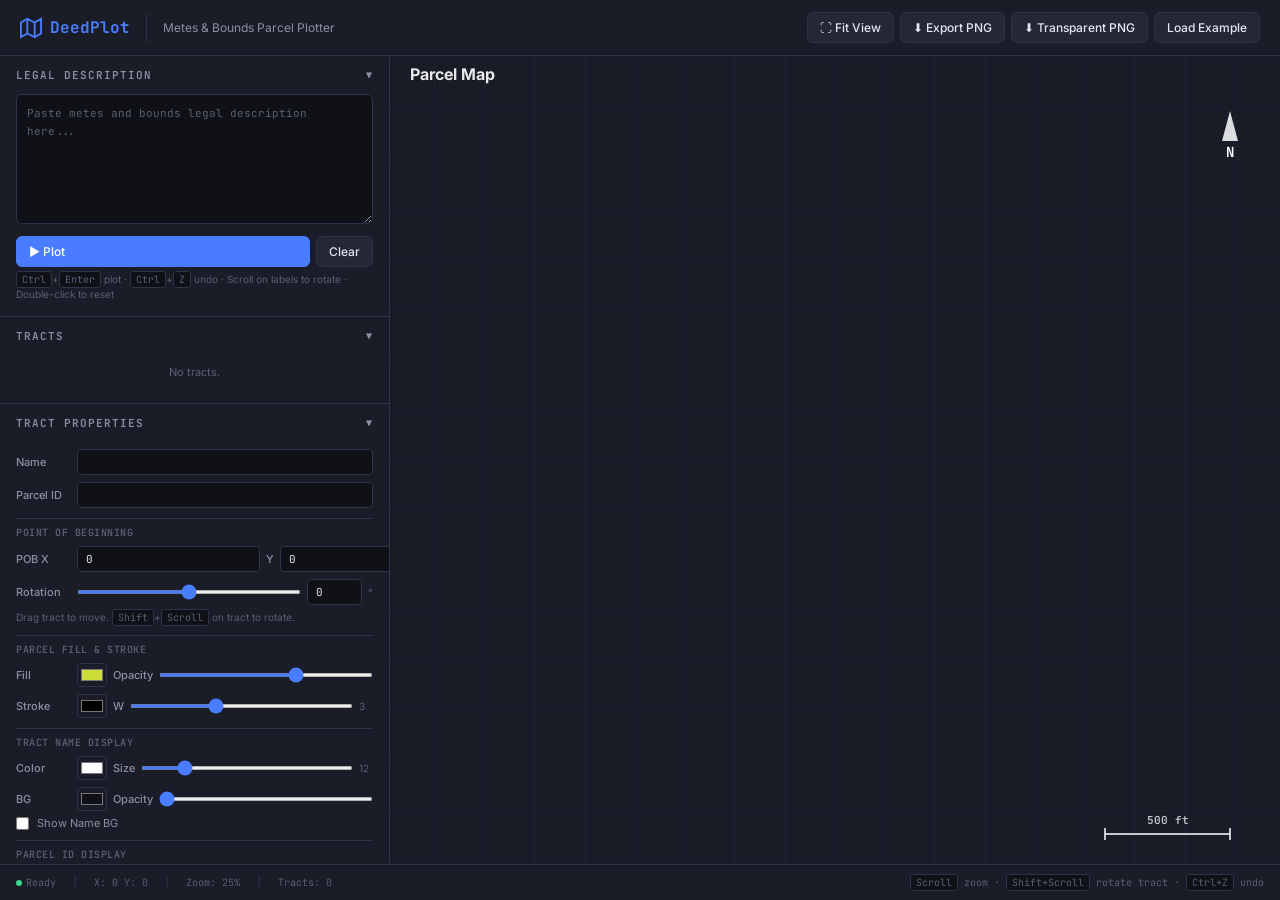
==== commit 61e7e698: "v6 - tract rotation via shift+scroll, slider, and input field" ====
--- a/index.html
+++ b/index.html
@@ -129,7 +129,8 @@
 
         <div class="section-label">Point of Beginning</div>
         <div class="input-row"><label>POB X</label><input class="input-sm" id="propPobX" type="number" step="0.01" value="0" onchange="updatePOB()"><label style="min-width:auto">Y</label><input class="input-sm" id="propPobY" type="number" step="0.01" value="0" onchange="updatePOB()"></div>
-        <div class="help-text">Set starting coordinates or drag the tract on the map to reposition.</div>
+        <div class="input-row"><label>Rotation</label><input type="range" id="propTractRot" min="-180" max="180" value="0" step="0.5" oninput="updateTractRotation(+this.value)"><input class="input-sm" id="propTractRotVal" type="number" step="0.1" value="0" style="width:55px;flex:none" onchange="updateTractRotation(+this.value)"><span style="font-size:10px;color:var(--text-muted)">°</span></div>
+        <div class="help-text">Drag tract to move. <kbd>Shift</kbd>+<kbd>Scroll</kbd> on tract to rotate.</div>
 
         <div class="section-label">Parcel Fill &amp; Stroke</div>
         <div class="input-row"><label>Fill</label><input type="color" id="propFill" value="#CDDC39" oninput="updateProp('fillColor',this.value)"><label style="min-width:auto">Opacity</label><input type="range" id="propAlpha" min="0" max="100" value="65" oninput="updateProp('alpha',this.value/100)"></div>
@@ -210,7 +211,7 @@
     <span class="sep">│</span><span id="statusCoords">X: 0  Y: 0</span>
     <span class="sep">│</span><span id="statusZoom">Zoom: 100%</span>
     <span class="sep">│</span><span id="statusTracts">Tracts: 0</span>
-    <span style="margin-left:auto"><kbd>Scroll</kbd> zoom · <kbd>Ctrl+Z</kbd> undo</span>
+    <span style="margin-left:auto"><kbd>Scroll</kbd> zoom · <kbd>Shift+Scroll</kbd> rotate tract · <kbd>Ctrl+Z</kbd> undo</span>
   </div>
 </div>
 <div class="toast" id="toast"></div>
@@ -238,7 +239,7 @@
   if(!undoStack.length){showToast('Nothing to undo');return;}
   const s=undoStack.pop();
   annotations=s.annotations;activeTractIdx=s.activeTractIdx;legendPos=s.legendPos;
-  tracts=s.tracts.map(t=>{t.calls=t.calls.map(c=>{c.toRad=makeToRad(c.quad,c.deg,c.min,c.sec,c.dir);return c;});t.coords=callsToCoords(t.calls,t.pobX||0,t.pobY||0);return t;});
+  tracts=s.tracts.map(t=>{t.calls=t.calls.map(c=>{c.toRad=makeToRad(c.quad,c.deg,c.min,c.sec,c.dir);return c;});recomputeRotatedCoords(t);return t;});
   updateTractList();updateProps();updateCallSchedule();updateAnnoList();redraw();showToast('Undo');
 }
 
@@ -329,7 +330,7 @@
 const defColors=['#CDDC39','#EF9A9A','#81D4FA','#A5D6A7','#FFE082','#CE93D8','#80CBC4'];
 function createTract(calls,name,pobX=0,pobY=0){
   return{name:name||`Tract ${tracts.length+1}`,parcelId:'',calls,coords:callsToCoords(calls,pobX,pobY),
-    pobX,pobY,
+    pobX,pobY,tractRotation:0,
     fillColor:defColors[tracts.length%defColors.length],alpha:0.65,
     strokeColor:'#000000',strokeWidth:3,
     fontSize:12,labelColor:'#e4e7ef',labelBg:'#0f1117',labelBgAlpha:0.85,showLabelBg:true,
@@ -409,14 +410,40 @@
   const t=tracts[activeTractIdx];
   t.pobX=parseFloat($('propPobX').value)||0;
   t.pobY=parseFloat($('propPobY').value)||0;
-  t.coords=callsToCoords(t.calls,t.pobX,t.pobY);
+  recomputeRotatedCoords(t);
   updateTractList();redraw();
+}
+
+function updateTractRotation(deg){
+  if(activeTractIdx<0)return;saveUndo();
+  const t=tracts[activeTractIdx];
+  t.tractRotation=deg;
+  $('propTractRot').value=deg;$('propTractRotVal').value=deg;
+  recomputeRotatedCoords(t);
+  updateTractList();redraw();
+}
+
+function recomputeRotatedCoords(t){
+  // Compute base coords from calls + POB
+  const base=callsToCoords(t.calls,t.pobX,t.pobY);
+  if(!t.tractRotation){t.coords=base;return;}
+  // Rotate around centroid of base
+  const n=base.length-1;let cx=0,cy=0;
+  for(let i=0;i<n;i++){cx+=base[i].x;cy+=base[i].y;}
+  cx/=n;cy/=n;
+  const rad=t.tractRotation*Math.PI/180;
+  const cosR=Math.cos(rad),sinR=Math.sin(rad);
+  t.coords=base.map(p=>{
+    const dx=p.x-cx,dy=p.y-cy;
+    return{x:cx+dx*cosR-dy*sinR, y:cy+dx*sinR+dy*cosR};
+  });
 }
 
 function updateProps(){
   if(activeTractIdx<0)return;const t=tracts[activeTractIdx];
   $('propName').value=t.name;$('propParcelId').value=t.parcelId;
   $('propPobX').value=t.pobX||0;$('propPobY').value=t.pobY||0;
+  $('propTractRot').value=t.tractRotation||0;$('propTractRotVal').value=t.tractRotation||0;
   $('propFill').value=t.fillColor;$('propAlpha').value=Math.round(t.alpha*100);
   $('propStroke').value=t.strokeColor;$('propStrokeW').value=t.strokeWidth;$('strokeWVal').textContent=t.strokeWidth;
   $('propNameColor').value=t.nameColor;$('propNameSize').value=t.nameSize;$('nameSizeVal').textContent=t.nameSize;
@@ -712,8 +739,9 @@
         else if(dragTarget.type==='bg'){bgS.wx=wc.x;bgS.wy=wc.y;}
         else if(dragTarget.type==='tract'){
           const t=tracts[dragTarget.tractIdx];
-          t.pobX=wc.x-dragOffset.x;t.pobY=wc.y-dragOffset.y;
-          t.coords=callsToCoords(t.calls,t.pobX,t.pobY);
+          const wNow=s2w(sx,sy);
+          t.pobX=wNow.x-dragOffset.x;t.pobY=wNow.y-dragOffset.y;
+          recomputeRotatedCoords(t);
           if(dragTarget.tractIdx===activeTractIdx){$('propPobX').value=t.pobX.toFixed(2);$('propPobY').value=t.pobY.toFixed(2);}
         }
       }
@@ -728,7 +756,17 @@
   container.addEventListener('wheel',e=>{
     e.preventDefault();const rect=canvas.getBoundingClientRect(),sx=e.clientX-rect.left,sy=e.clientY-rect.top;
     const hit=hitTest(sx,sy);
-    if(hit&&(hit.type==='label'||hit.type==='anno'||hit.type==='tname'||hit.type==='tpid')){
+    // Shift+scroll on tract = rotate tract
+    if(e.shiftKey&&hit&&hit.type==='tract'){
+      saveUndo();const d=e.deltaY>0?-1:1;
+      const t=tracts[hit.tractIdx];
+      t.tractRotation=(t.tractRotation||0)+d;
+      recomputeRotatedCoords(t);
+      if(hit.tractIdx===activeTractIdx){$('propTractRot').value=t.tractRotation;$('propTractRotVal').value=t.tractRotation;}
+      redraw();return;
+    }
+    // Plain scroll on label/anno/tname/tpid = rotate that element
+    if(!e.shiftKey&&hit&&(hit.type==='label'||hit.type==='anno'||hit.type==='tname'||hit.type==='tpid')){
       saveUndo();const d=e.deltaY>0?-3:3;
       if(hit.type==='anno')annotations[hit.idx].rotation=(annotations[hit.idx].rotation||0)+d;
       else if(hit.type==='label')tracts[hit.tractIdx].calls[hit.callIdx].labelRotation=(tracts[hit.tractIdx].calls[hit.callIdx].labelRotation||0)+d;
@@ -736,6 +774,7 @@
       else if(hit.type==='tpid')tracts[hit.tractIdx].pidRotation=(tracts[hit.tractIdx].pidRotation||0)+d;
       redraw();return;
     }
+    // Otherwise = zoom
     const f=e.deltaY>0?.9:1.1,before=s2w(sx,sy);cam.zoom*=f;cam.zoom=Math.max(.01,Math.min(10,cam.zoom));const after=s2w(sx,sy);cam.x-=(after.x-before.x);cam.y-=(after.y-before.y);redraw();
   },{passive:false});
 
@@ -746,6 +785,7 @@
     else if(hit.type==='tpid'){tracts[hit.tractIdx].pidOffset=null;tracts[hit.tractIdx].pidRotation=0;}
     else if(hit.type==='anno'){annotations[hit.idx].rotation=0;}
     else if(hit.type==='legend'){legendPos={wx:null,wy:null};}
+    else if(hit.type==='tract'){tracts[hit.tractIdx].tractRotation=0;recomputeRotatedCoords(tracts[hit.tractIdx]);if(hit.tractIdx===activeTractIdx){$('propTractRot').value=0;$('propTractRotVal').value=0;}}
     redraw();showToast('Reset');
   });
 
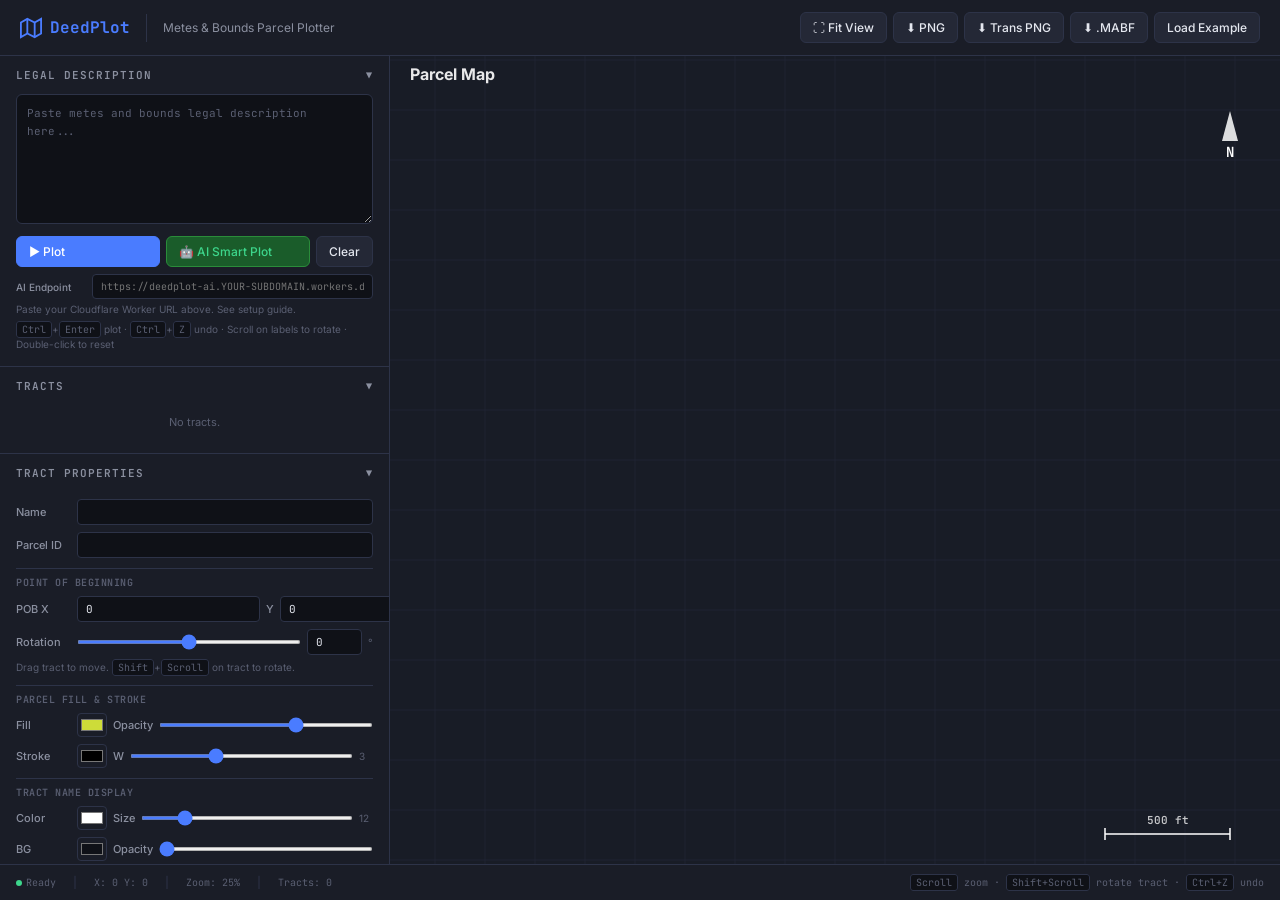
==== commit ef2af592: "AI Smart Plot integration (Claude Haiku), MABF export fix, legend drag fix" ====
--- a/index.html
+++ b/index.html
@@ -97,8 +97,9 @@
     <span style="font-size:12px;color:var(--text-secondary)">Metes &amp; Bounds Parcel Plotter</span>
     <div class="actions">
       <button class="btn" onclick="fitToView()">⛶ Fit View</button>
-      <button class="btn" onclick="exportPNG(false)">⬇ Export PNG</button>
-      <button class="btn" onclick="exportPNG(true)">⬇ Transparent PNG</button>
+      <button class="btn" onclick="exportPNG(false)">⬇ PNG</button>
+      <button class="btn" onclick="exportPNG(true)">⬇ Trans PNG</button>
+      <button class="btn" onclick="exportMABF()" title="Export for Sandy Knoll Metes &amp; Bounds">⬇ .MABF</button>
       <button class="btn" onclick="loadExample()">Load Example</button>
     </div>
   </div>
@@ -110,7 +111,13 @@
         <textarea class="deed-input" id="deedInput" placeholder="Paste metes and bounds legal description here..."></textarea>
         <div class="input-row" style="margin-top:8px">
           <button class="btn primary" onclick="parseDeed()" style="flex:1">▶ Plot</button>
+          <button class="btn" onclick="aiSmartPlot()" style="flex:1;background:#1a5c2a;border-color:#2a8c3a;color:#3dd68c" id="aiPlotBtn">🤖 AI Smart Plot</button>
           <button class="btn" onclick="document.getElementById('deedInput').value='';clearTracts();">Clear</button>
+        </div>
+        <div id="aiWarnings" style="display:none;margin-top:6px;background:rgba(255,180,50,.08);border:1px solid rgba(255,180,50,.25);border-radius:6px;padding:8px 10px;font-size:10px;line-height:1.5;color:#f0c050;max-height:120px;overflow-y:auto"></div>
+        <div id="aiConfig" style="margin-top:6px">
+          <div class="input-row"><label style="min-width:70px;font-size:10px">AI Endpoint</label><input class="input-sm" id="aiEndpoint" placeholder="https://deedplot-ai.YOUR-SUBDOMAIN.workers.dev" style="font-size:10px" oninput="localStorage.setItem('deedplot_ai_url',this.value)"></div>
+          <div class="help-text" style="margin-top:3px">Paste your Cloudflare Worker URL above. See setup guide.</div>
         </div>
         <div class="help-text"><kbd>Ctrl</kbd>+<kbd>Enter</kbd> plot · <kbd>Ctrl</kbd>+<kbd>Z</kbd> undo · Scroll on labels to rotate · Double-click to reset</div>
       </div>
@@ -227,7 +234,7 @@
 let dragTarget=null, dragOffset={x:0,y:0};
 let annotations=[];
 let bgS={img:null,show:true,alpha:0.4,scale:1,rotation:0,rotFine:0,wx:0,wy:0};
-let legendPos={wx:null,wy:null}; // world coords, null=auto bottom-left
+let legendPos={sx:null,sy:null}; // screen coords, null=auto bottom-left
 
 // Undo
 let undoStack=[], MAX_UNDO=50;
@@ -392,7 +399,7 @@
   showToast(`Plotted ${segments.length} tract(s)`);
 }
 
-function clearTracts(){saveUndo();tracts=[];activeTractIdx=-1;annotations=[];legendPos={wx:null,wy:null};updateTractList();updateCallSchedule();updateAnnoList();redraw();}
+function clearTracts(){saveUndo();tracts=[];activeTractIdx=-1;annotations=[];legendPos={sx:null,sy:null};updateTractList();updateCallSchedule();updateAnnoList();redraw();}
 function selectTract(i){activeTractIdx=i;updateTractList();updateProps();updateCallSchedule();redraw();}
 
 function updateProp(key,val){
@@ -509,7 +516,7 @@
 }
 function getNamePos(t){if(t.nameOffset){const s=w2s(t.nameOffset.wx,t.nameOffset.wy);return s;}const c=centroid(t.coords),s=w2s(c.x,c.y);return{x:s.x,y:s.y+(t.parcelId?t.pidSize*2:0)};}
 function getPidPos(t){if(t.pidOffset){const s=w2s(t.pidOffset.wx,t.pidOffset.wy);return s;}return w2s(centroid(t.coords).x,centroid(t.coords).y);}
-function getLegendPos(W,H){if(legendPos.wx!==null)return w2s(legendPos.wx,legendPos.wy);return{x:20,y:H-20};}
+function getLegendPos(W,H){if(legendPos.sx!==null)return{x:legendPos.sx,y:legendPos.sy};return{x:20,y:H-20};}
 
 function hitTest(sx,sy){
   // Legend
@@ -701,6 +708,398 @@
 }
 
 function showToast(m){const t=$('toast');t.textContent=m;t.classList.add('show');setTimeout(()=>t.classList.remove('show'),2000);}
+
+// ═══════════════ AI SMART PLOT ═══════════════
+async function aiSmartPlot(){
+  const text=$('deedInput').value.trim();
+  if(!text){showToast('Paste a description first');return;}
+
+  const endpoint=($('aiEndpoint').value||'').trim();
+  if(!endpoint){
+    showToast('Set your AI endpoint URL first');
+    $('aiEndpoint').focus();
+    return;
+  }
+
+  // UI feedback
+  const btn=$('aiPlotBtn');
+  const origText=btn.textContent;
+  btn.textContent='⏳ Analyzing...';
+  btn.disabled=true;
+  btn.style.opacity='0.6';
+  $('aiWarnings').style.display='none';
+
+  try{
+    const resp=await fetch(endpoint,{
+      method:'POST',
+      headers:{'Content-Type':'application/json'},
+      body:JSON.stringify({text})
+    });
+
+    if(!resp.ok){
+      const err=await resp.json().catch(()=>({error:'Network error'}));
+      throw new Error(err.error||`HTTP ${resp.status}`);
+    }
+
+    const data=await resp.json();
+
+    if(!data.tracts||!data.tracts.length){
+      showToast('AI found no plottable calls');
+      return;
+    }
+
+    // Show warnings if any
+    if(data.warnings&&data.warnings.length){
+      const wEl=$('aiWarnings');
+      wEl.innerHTML='<strong style="color:#f0a030">⚠ AI Warnings:</strong><br>'+data.warnings.map(w=>'• '+w).join('<br>');
+      wEl.style.display='block';
+    }
+
+    // Convert AI response into DeedPlot tracts
+    saveUndo();
+
+    for(const aiTract of data.tracts){
+      const calls=aiTract.calls.map(c=>{
+        const quad=c.quad, deg=c.deg, min=c.min, sec=Math.round(c.sec*100)/100, dir=c.dir, dist=c.dist;
+        return{
+          quad, deg, min, sec, dir, dist,
+          bearingStr:`${quad} ${String(deg).padStart(2,'0')}°${String(min).padStart(2,'0')}'${sec.toFixed(2).padStart(5,'0')}" ${dir}`,
+          labelOffset:null, labelRotation:0,
+          toRad:makeToRad(quad,deg,min,sec,dir)
+        };
+      });
+
+      if(!calls.length)continue;
+
+      const t=createTract(calls, aiTract.name||'');
+      if(aiTract.isException){
+        t.fillColor='#FF8A65';
+        t.isException=true;
+        t.hatching=true;
+      }
+      tracts.push(t);
+    }
+
+    updateTractList();
+    if(tracts.length>0)selectTract(tracts.length-1);
+    fitToView();
+    setTimeout(fitToView,100);
+
+    const totalCalls=data.tracts.reduce((s,t)=>s+t.calls.length,0);
+    showToast(`AI plotted ${data.tracts.length} tract(s), ${totalCalls} calls`);
+
+  }catch(err){
+    console.error('AI Smart Plot error:',err);
+    showToast('AI error: '+err.message);
+  }finally{
+    btn.textContent=origText;
+    btn.disabled=false;
+    btn.style.opacity='1';
+  }
+}
+
+// Load saved AI endpoint on startup
+document.addEventListener('DOMContentLoaded',()=>{
+  const saved=localStorage.getItem('deedplot_ai_url');
+  if(saved&&$('aiEndpoint'))$('aiEndpoint').value=saved;
+});
+
+// ═══════════════ MABF EXPORT (Sandy Knoll Metes & Bounds) ═══════════════
+function exportMABF(){
+  if(!tracts.length){showToast('No tracts to export');return;}
+
+  // Helper: base64 encode a string (browser-native)
+  const b64=s=>btoa(unescape(encodeURIComponent(s)));
+
+  // Helper: generate 32-char uppercase hex UID
+  const uid=()=>{let h='';for(let i=0;i<32;i++)h+='0123456789ABCDEF'[Math.floor(Math.random()*16)];return h;};
+
+  // Helper: convert DeedPlot hex color "#RRGGBB" to Sandy Knoll BGR integer hex "BBGGRR" (no #)
+  const colorToSK=hex=>{
+    const r=hex.slice(1,3),g=hex.slice(3,5),b=hex.slice(5,7);
+    return (parseInt(b,16)*65536+parseInt(g,16)*256+parseInt(r,16)).toString(16).toUpperCase();
+  };
+
+  // Format a call as Sandy Knoll expects: "N DD:MM:SS E distance"
+  // Sandy Knoll uses colon-delimited DMS. For zero min/sec it can omit them: "N 90 E 100"
+  const formatSKCall=(c)=>{
+    const secRound=Math.round(c.sec);
+    const secVal=secRound>=60?0:secRound;
+    const minVal=secRound>=60?c.min+1:c.min;
+    const minFinal=minVal>=60?0:minVal;
+    const degFinal=minVal>=60?c.deg+1:c.deg;
+    if(minFinal===0&&secVal===0){
+      // Cardinal or clean degrees: "S 0 E 21.78" or "N 90 E 100"
+      return `${c.quad} ${degFinal} ${c.dir} ${c.dist.toFixed(2)}`;
+    }
+    if(secVal===0){
+      return `${c.quad} ${degFinal}:${String(minFinal).padStart(2,'0')} ${c.dir} ${c.dist.toFixed(2)}`;
+    }
+    return `${c.quad} ${degFinal}:${String(minFinal).padStart(2,'0')}:${String(secVal).padStart(2,'0')} ${c.dir} ${c.dist.toFixed(2)}`;
+  };
+
+  // Build XML as a string (no DOM needed — just concatenation matching Sandy Knoll's exact format)
+  let xml='<Plot>';
+
+  // --- Display section ---
+  const title=($('mapTitle')||{}).value||'Parcel Map';
+  xml+='<Display>';
+  xml+=`<Caption>${b64(title)}</Caption>`;
+  xml+='<Scale>100000</Scale>';
+  xml+='<Show>0</Show><ShowWhat>0</ShowWhat>';
+  xml+='<ShowScale>0</ShowScale><ShowBorder>0</ShowBorder><ShowScalePos>3</ShowScalePos>';
+  xml+='<ShowNorthArrow>0</ShowNorthArrow><ShowNorthArrowPos>3</ShowNorthArrowPos>';
+  xml+='<PinPOB>5</PinPOB><AreaDecPoints>2</AreaDecPoints><ScaleUnitType>0</ScaleUnitType>';
+  xml+='<Watermark><WatermarkShow>0</WatermarkShow><WatermarkShow></WatermarkShow></Watermark>';
+  xml+='<DrawingCentric>1</DrawingCentric>';
+  xml+='<PaperWidth>468</PaperWidth><PaperHeight>648</PaperHeight>';
+  xml+='<HD>-1</HD>';
+  xml+='<DrawingOriginLat></DrawingOriginLat><DrawingOriginLong></DrawingOriginLong>';
+  xml+='</Display>';
+
+  // Helper: font block XML generator (must be defined before the loop for full-function access)
+  const fontBlock=(name,size,color,bold)=>`<FontBold>${bold?1:0}</FontBold><FontColor>${color}</FontColor><FontName>${name}</FontName><FontSize>${size}</FontSize><FontItalic>0</FontItalic><FontUnderline>0</FontUnderline>`;
+
+  // --- Layers ---
+  xml+='<Layers>';
+  for(let i=0;i<tracts.length;i++){
+    const t=tracts[i];
+    xml+='<Layer>';
+
+    // Calls
+    xml+='<Calls>';
+    for(const c of t.calls){
+      const callStr=formatSKCall(c);
+      xml+=`<Line>${callStr}</Line>`;
+      xml+='<Visible>1</Visible>';
+      xml+='<CallExtData>';
+      xml+=`<SelectedUnit>0</SelectedUnit>`;
+      xml+=`<EnteredLength>${c.dist.toFixed(2)}</EnteredLength>`;
+      xml+='<EnteredCurveData></EnteredCurveData>';
+      xml+='<HasExtendedCallData>1</HasExtendedCallData>';
+      xml+='<CallLabel></CallLabel>';
+      xml+=`<CallTextAsEntered>${b64(callStr)}</CallTextAsEntered>`;
+      xml+='<CallLineColor>0</CallLineColor>';
+      xml+='<CallHasLineColor>0</CallHasLineColor>';
+      xml+='<HiddenLine>0</HiddenLine>';
+      xml+='<HiddenCaption>0</HiddenCaption>';
+      xml+='<CallNote></CallNote>';
+      xml+='</CallExtData>';
+    }
+    xml+='</Calls>';
+
+    // Layer properties
+    xml+='<AutoComplete>0</AutoComplete>';
+    xml+='<ShowLength>0</ShowLength><ShowLengthAs>0</ShowLengthAs>';
+    xml+='<ShowCalls>0</ShowCalls>';
+    xml+='<Fill>1</Fill>';
+    xml+=`<FillColor>${colorToSK(t.fillColor)}</FillColor>`;
+    xml+='<ShowEndPoints>1</ShowEndPoints>';
+    xml+='<ShowFloatCalls>0</ShowFloatCalls>';
+    xml+='<ShowFloatCallsTop>0</ShowFloatCallsTop>';
+    xml+='<ShowFloatCallsLeft>0</ShowFloatCallsLeft>';
+
+    // Offsets — Sandy Knoll uses these to position layers relative to drawing origin
+    xml+=`<xOffset>${t.pobX.toFixed(4)}</xOffset>`;
+    xml+=`<yOffset>${(-t.pobY).toFixed(4)}</yOffset>`;
+
+    // Layer name (base64 encoded)
+    const layerName=t.name||`Layer ${i}`;
+    xml+=`<Caption>${b64(layerName)}</Caption>`;
+    xml+='<ShowCaption>0</ShowCaption>';
+    xml+='<Visible>1</Visible>';
+    xml+='<Locked>0</Locked>';
+    xml+=`<FillStyle>${t.hatching?4:0}</FillStyle>`;
+    xml+='<RealX>0</RealX><RealY>0</RealY>';
+    xml+='<RealLat>0.</RealLat><RealLong>0.</RealLong>';
+    xml+='<MiscLatLongPoints></MiscLatLongPoints>';
+    xml+='<ShowPointAngles>0</ShowPointAngles>';
+    xml+='<MiscLatLongLines></MiscLatLongLines>';
+    xml+='<ShowEndPointNumber>0</ShowEndPointNumber>';
+    xml+='<ShowEndPointXY>0</ShowEndPointXY>';
+    xml+='<UseEncodedLayerNames>1</UseEncodedLayerNames>';
+    xml+='<WaypointsVisible>1</WaypointsVisible>';
+    xml+='<TracksVisible>1</TracksVisible>';
+    xml+='<EndPointColor>C0C0C0</EndPointColor>';
+    xml+='<LineMode>1</LineMode>';
+    xml+=`<LineWidth>${Math.max(1,Math.round(t.strokeWidth))}</LineWidth>`;
+    xml+='<LineAsScale>1</LineAsScale>';
+    xml+=`<LineColor>${colorToSK(t.strokeColor)}</LineColor>`;
+    xml+='<LineFillTransparency>66</LineFillTransparency>';
+    xml+='<LineFillUseGradient>0</LineFillUseGradient>';
+    xml+='<XYWaypoints></XYWaypoints>';
+    xml+='<ShowCallsType>0</ShowCallsType>';
+    xml+='<FloatingCallListShaded>1</FloatingCallListShaded>';
+    xml+='<FloatingCallListUnitType>0</FloatingCallListUnitType>';
+
+    // Fonts — use reasonable defaults
+    xml+='<LayerFonts>';
+    xml+=`<ShowLengthsFont>${fontBlock('Arial',12,'19C819',1)}</ShowLengthsFont>`;
+    xml+=`<ShowCallsFont>${fontBlock('Arial',12,'0',1)}</ShowCallsFont>`;
+    xml+=`<ShowCaptionFont>${fontBlock('Arial',12,'0',1)}</ShowCaptionFont>`;
+    xml+=`<ShowAreaFont>${fontBlock('Arial',12,'0',1)}</ShowAreaFont>`;
+    xml+=`<ShowPerimeterFont>${fontBlock('Arial',18,'0',1)}</ShowPerimeterFont>`;
+    xml+='</LayerFonts>';
+
+    xml+='<ShowEndPointLatLong>0</ShowEndPointLatLong>';
+    xml+='<ShowEndPointLatLongDMS>0</ShowEndPointLatLongDMS>';
+    xml+='<ShowEndPointLatLongLines>0</ShowEndPointLatLongLines>';
+    xml+='<ShowEndPointAngleLines>0</ShowEndPointAngleLines>';
+    xml+='<LineDashLength>4</LineDashLength>';
+    xml+='<ShowLengthInLine>0</ShowLengthInLine>';
+    xml+='<ShowCallsInLine>0</ShowCallsInLine>';
+    xml+='<LineDashStyle>9</LineDashStyle>';
+    xml+='<XYPointsVisible>1</XYPointsVisible>';
+    xml+='<ShowEndpointArcs>0</ShowEndpointArcs>';
+    xml+='<EndpointsSweepArcsColor>0</EndpointsSweepArcsColor>';
+    xml+='<ShowEndpointArcsRadius>20</ShowEndpointArcsRadius>';
+    xml+='<FloatingCallListShadedUseFillColor>0</FloatingCallListShadedUseFillColor>';
+    xml+='<FloatingCallListShowLayerName>0</FloatingCallListShowLayerName>';
+    xml+='<ShowLastEndPoint>0</ShowLastEndPoint>';
+
+    xml+='<EndpointFloatingList>';
+    xml+='<ShowEndpointList>0</ShowEndpointList>';
+    xml+='<EndpointListLayerName>0</EndpointListLayerName>';
+    xml+='<EndpointListXY>0</EndpointListXY>';
+    xml+='<EndpointListLatLong>0</EndpointListLatLong>';
+    xml+='<EndpointListAngles>0</EndpointListAngles>';
+    xml+='<ShowFloatEndPointsTop>4</ShowFloatEndPointsTop>';
+    xml+='<ShowFloatEndPointsLeft>11</ShowFloatEndPointsLeft>';
+    xml+='</EndpointFloatingList>';
+
+    xml+='<ShowLayerArea>0</ShowLayerArea>';
+    xml+='<ShowLayerAreaType>0</ShowLayerAreaType>';
+    xml+='<ShowEndPointsXYUnit>0</ShowEndPointsXYUnit>';
+    xml+='<ShowLayerCaptionRotation>0</ShowLayerCaptionRotation>';
+
+    xml+=`<FloatingCallListFont>${fontBlock('Arial',12,'0',1)}</FloatingCallListFont>`;
+    xml+='<FloatingCallListForceUnit>0</FloatingCallListForceUnit>';
+    xml+='<FloatingCallListHandleInvisible>0</FloatingCallListHandleInvisible>';
+    xml+='<FloatingEndpointListLatLongDecDMS>0</FloatingEndpointListLatLongDecDMS>';
+    xml+='<FloatingCallListColumnCount>0</FloatingCallListColumnCount>';
+    xml+='<FloatingCallListShowCallNumber>0</FloatingCallListShowCallNumber>';
+
+    xml+='<FloatingLayerInfoList><FloatingInfo>';
+    xml+='<X>5</X><Y>5</Y>';
+    xml+='<ShowAcres>0</ShowAcres><ShowArea>0</ShowArea>';
+    xml+='<ShowClosingCall>0</ShowClosingCall><ShowClosingError>0</ShowClosingError>';
+    xml+='<ShowName>0</ShowName><ShowPerimeter>0</ShowPerimeter>';
+    xml+='<Visible>0</Visible><ShowXYOffset>0</ShowXYOffset>';
+    xml+='<Shaded>0</Shaded><ShadedUseFill>0</ShadedUseFill>';
+    xml+='</FloatingInfo></FloatingLayerInfoList>';
+
+    xml+='<FloatingCallCallLabels>0</FloatingCallCallLabels>';
+    xml+='<EndpointGraphicStlye>0</EndpointGraphicStlye>';
+    xml+='<KMLExportRotation>0</KMLExportRotation>';
+    xml+='<ShowEndPointXYDecPoints>0</ShowEndPointXYDecPoints>';
+    xml+='<ShowEndPointFloatListXYDecPoints>0</ShowEndPointFloatListXYDecPoints>';
+    xml+='<EndPointFloatListUseFillColor>0</EndPointFloatListUseFillColor>';
+
+    // Attributes — 10 empty slots as Sandy Knoll expects
+    xml+='<Attributes><DrawingAttribs>';
+    for(let a=0;a<10;a++)xml+='<LayerAttrib><Type>0</Type><Name/><Value/></LayerAttrib>';
+    xml+='</DrawingAttribs></Attributes>';
+
+    xml+='<FloatingLayerAttributesList><FloatingInfo>';
+    xml+='<X>5</X><Y>5</Y>';
+    xml+='<ShowAcres>0</ShowAcres><ShowArea>0</ShowArea>';
+    xml+='<ShowClosingCall>0</ShowClosingCall><ShowClosingError>0</ShowClosingError>';
+    xml+='<ShowName>0</ShowName><ShowPerimeter>0</ShowPerimeter>';
+    xml+='<Visible>0</Visible><ShowXYOffset>0</ShowXYOffset>';
+    xml+='<Shaded>0</Shaded><ShadedUseFill>0</ShadedUseFill>';
+    xml+='</FloatingInfo></FloatingLayerAttributesList>';
+
+    xml+='<ShowLayerPerimeter>0</ShowLayerPerimeter>';
+    xml+='<IsGridLayer>0</IsGridLayer>';
+    xml+='<EndpointListCalls>0</EndpointListCalls>';
+    xml+='<FirstAreaCall>0</FirstAreaCall>';
+    xml+=`<UID>${uid()}</UID>`;
+    xml+='<ChildUID></ChildUID>';
+    xml+='<LayerTextBlocks></LayerTextBlocks>';
+    xml+=`<ShowEndPointTextualFont>${fontBlock('Arial',12,'0',0)}</ShowEndPointTextualFont>`;
+
+    xml+='</Layer>';
+  }
+  xml+='</Layers>';
+
+  // --- Labels ---
+  xml+='<Labels></Labels>';
+
+  // --- Background ---
+  xml+='<Background>';
+  xml+='<Picture>nil</Picture><Transparency>0</Transparency>';
+  xml+='<AutoFit>1</AutoFit><PinHere>0</PinHere>';
+  xml+='<Scale1Mile>0</Scale1Mile><Lock2Layer>-1</Lock2Layer>';
+  xml+='<Visible>0</Visible><Scale4Mile>0</Scale4Mile>';
+  xml+='<UseScale>0</UseScale>';
+  xml+='<ScaleCustomX>5280</ScaleCustomX><ScaleCustomY>5280</ScaleCustomY>';
+  xml+='<ShowGrid>0</ShowGrid>';
+  xml+='<DragOffsetX>0</DragOffsetX><DragOffsetY>0</DragOffsetY>';
+  xml+='</Background>';
+
+  // --- Title Block ---
+  xml+='<TitleBlock>';
+  xml+='<ShowMe>1</ShowMe>';
+  xml+='<Text1></Text1><Text2></Text2><Text3></Text3>';
+  xml+='<Text4></Text4><Text5></Text5><Text6></Text6>';
+  xml+='<Location>0</Location>';
+  xml+='<Text7></Text7>';
+  xml+=`<Text8>${b64('%d')}</Text8>`;
+  xml+='<Style>3</Style><Style3TextColor>3</Style3TextColor>';
+  xml+='<HideFileName>1</HideFileName><MeterArea>0</MeterArea>';
+  xml+='<IncludeCallNumber>0</IncludeCallNumber>';
+  xml+='<HideUnits>0</HideUnits><ShowLayers>0</ShowLayers>';
+  xml+='</TitleBlock>';
+
+  // --- Window ---
+  xml+='<Window><Width>1200</Width><Height>800</Height></Window>';
+
+  // --- Misc ---
+  xml+='<Misc>';
+  xml+='<LabelsVisible>1</LabelsVisible>';
+  xml+=`<LabelsFont>${fontBlock('Arial',12,'0',1)}</LabelsFont>`;
+  xml+='<OffsetAsFeet>1</OffsetAsFeet>';
+  xml+='<LastCurrentLayer>0</LastCurrentLayer>';
+  xml+='<ShowNorthArrowStyle>0</ShowNorthArrowStyle>';
+  xml+='<Attributes><DrawingAttribs>';
+  for(let a=0;a<10;a++)xml+='<LayerAttrib><Type>0</Type><Name/><Value/></LayerAttrib>';
+  xml+='</DrawingAttribs></Attributes>';
+  xml+='<OriginTRS></OriginTRS>';
+  xml+='</Misc>';
+
+  // --- Section Finder (37 empty sections in Township0) ---
+  xml+='<SectionFinder><Townships><Township0><Sections>';
+  for(let s=0;s<=36;s++)xml+=`<Section${s}><Aliquots></Aliquots></Section${s}>`;
+  xml+='</Sections><Township></Township><Range></Range>';
+  xml+='<ShowSection>0</ShowSection><ShowGridType>0</ShowGridType>';
+  xml+='<RangeIndex>5</RangeIndex><ShowDirection>0</ShowDirection><ShowArea>0</ShowArea>';
+  xml+='</Township0></Townships></SectionFinder>';
+
+  // --- Remaining boilerplate ---
+  xml+='<FloatingTextBlocks></FloatingTextBlocks>';
+  xml+='<CreatedWithVersion>642</CreatedWithVersion>';
+  xml+='<Snapshots></Snapshots>';
+  xml+='<Tabs></Tabs>';
+  xml+='<FloatingPictures></FloatingPictures>';
+  xml+='<PrinterResponse><PrintType>0</PrintType><YOffset>0</YOffset><XOffset>0</XOffset><Scale>-1</Scale></PrinterResponse>';
+  xml+='<DrawingLegend><Visible>0</Visible><Top>4</Top><Left>11</Left><Items></Items></DrawingLegend>';
+  xml+='</Plot>';
+
+  // Build final file: version number + CRLF + XML (single line, no whitespace)
+  const fileContent='5\r\n'+xml+'\r\n';
+
+  // Generate filename from map title
+  const safeName=(($('mapTitle')||{}).value||'DeedPlot_Export').replace(/[^a-zA-Z0-9_\- ]/g,'').replace(/\s+/g,'_');
+
+  // Trigger download
+  const blob=new Blob([fileContent],{type:'application/octet-stream'});
+  const link=document.createElement('a');
+  link.download=safeName+'.mabf';
+  link.href=URL.createObjectURL(blob);
+  link.click();
+  URL.revokeObjectURL(link.href);
+  showToast(`Exported ${tracts.length} tract(s) as .mabf for Sandy Knoll!`);
+}
 function togglePanel(h){h.classList.toggle('collapsed');h.nextElementSibling.classList.toggle('collapsed');}
 
 // ═══════════════ INTERACTION ═══════════════
@@ -728,8 +1127,8 @@
     if(dragTarget){
       const tx=sx-dragOffset.x,ty=sy-dragOffset.y;
       if(dragTarget.type==='legend'){
-        // Legend uses screen-anchored position, convert to world for persistence
-        const wc=s2w(tx,ty+getLegendDims().h);legendPos={wx:wc.x,wy:wc.y};
+        // Legend stays in screen coords — direct 1:1 mouse tracking
+        legendPos={sx:tx,sy:ty+getLegendDims().h};
       }else{
         const wc=s2w(tx,ty);
         if(dragTarget.type==='anno'){annotations[dragTarget.idx].wx=wc.x;annotations[dragTarget.idx].wy=wc.y;}
@@ -784,7 +1183,7 @@
     else if(hit.type==='tname'){tracts[hit.tractIdx].nameOffset=null;tracts[hit.tractIdx].nameRotation=0;}
     else if(hit.type==='tpid'){tracts[hit.tractIdx].pidOffset=null;tracts[hit.tractIdx].pidRotation=0;}
     else if(hit.type==='anno'){annotations[hit.idx].rotation=0;}
-    else if(hit.type==='legend'){legendPos={wx:null,wy:null};}
+    else if(hit.type==='legend'){legendPos={sx:null,sy:null};}
     else if(hit.type==='tract'){tracts[hit.tractIdx].tractRotation=0;recomputeRotatedCoords(tracts[hit.tractIdx]);if(hit.tractIdx===activeTractIdx){$('propTractRot').value=0;$('propTractRotVal').value=0;}}
     redraw();showToast('Reset');
   });
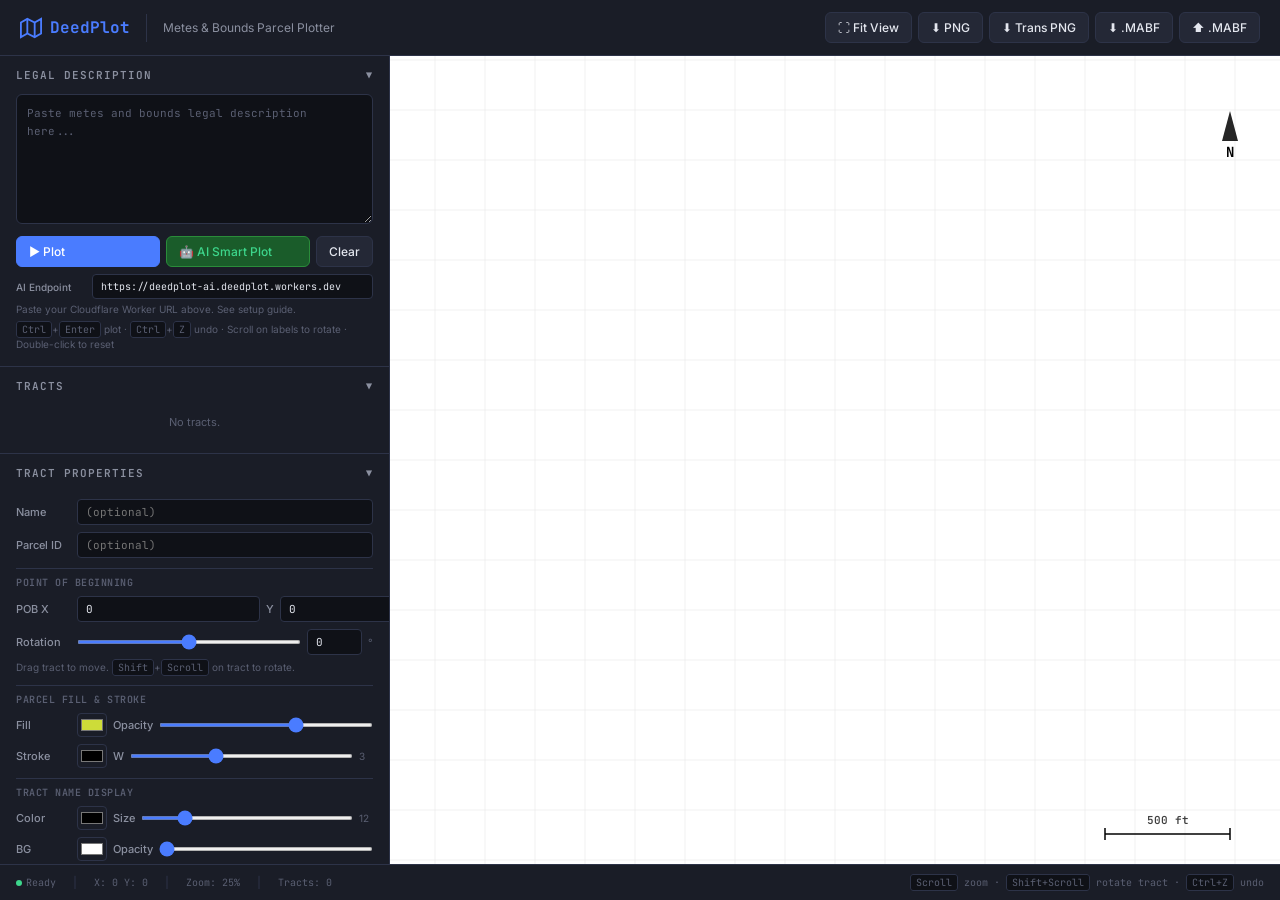
==== commit a1962f30: "AI Smart Plot integration. updating presets. updating colors" ====
--- a/index.html
+++ b/index.html
@@ -100,7 +100,8 @@
       <button class="btn" onclick="exportPNG(false)">⬇ PNG</button>
       <button class="btn" onclick="exportPNG(true)">⬇ Trans PNG</button>
       <button class="btn" onclick="exportMABF()" title="Export for Sandy Knoll Metes &amp; Bounds">⬇ .MABF</button>
-      <button class="btn" onclick="loadExample()">Load Example</button>
+      <button class="btn" onclick="document.getElementById('mabfInput').click()" title="Import Sandy Knoll .MABF file">⬆ .MABF</button>
+      <input type="file" id="mabfInput" accept=".mabf" onchange="importMABF(this)" style="display:none">
     </div>
   </div>
 
@@ -116,7 +117,7 @@
         </div>
         <div id="aiWarnings" style="display:none;margin-top:6px;background:rgba(255,180,50,.08);border:1px solid rgba(255,180,50,.25);border-radius:6px;padding:8px 10px;font-size:10px;line-height:1.5;color:#f0c050;max-height:120px;overflow-y:auto"></div>
         <div id="aiConfig" style="margin-top:6px">
-          <div class="input-row"><label style="min-width:70px;font-size:10px">AI Endpoint</label><input class="input-sm" id="aiEndpoint" placeholder="https://deedplot-ai.YOUR-SUBDOMAIN.workers.dev" style="font-size:10px" oninput="localStorage.setItem('deedplot_ai_url',this.value)"></div>
+          <div class="input-row"><label style="min-width:70px;font-size:10px">AI Endpoint</label><input class="input-sm" id="aiEndpoint" value="https://deedplot-ai.deedplot.workers.dev" style="font-size:10px" oninput="localStorage.setItem('deedplot_ai_url',this.value)"></div>
           <div class="help-text" style="margin-top:3px">Paste your Cloudflare Worker URL above. See setup guide.</div>
         </div>
         <div class="help-text"><kbd>Ctrl</kbd>+<kbd>Enter</kbd> plot · <kbd>Ctrl</kbd>+<kbd>Z</kbd> undo · Scroll on labels to rotate · Double-click to reset</div>
@@ -131,8 +132,8 @@
     <div class="panel">
       <div class="panel-header" onclick="togglePanel(this)">Tract Properties <span class="chevron">▼</span></div>
       <div class="panel-body" id="tractProps">
-        <div class="input-row"><label>Name</label><input class="input-sm" id="propName" oninput="updateProp('name',this.value)"></div>
-        <div class="input-row"><label>Parcel ID</label><input class="input-sm" id="propParcelId" oninput="updateProp('parcelId',this.value)"></div>
+        <div class="input-row"><label>Name</label><input class="input-sm" id="propName" placeholder="(optional)" oninput="updateProp('name',this.value)"></div>
+        <div class="input-row"><label>Parcel ID</label><input class="input-sm" id="propParcelId" placeholder="(optional)" oninput="updateProp('parcelId',this.value)"></div>
 
         <div class="section-label">Point of Beginning</div>
         <div class="input-row"><label>POB X</label><input class="input-sm" id="propPobX" type="number" step="0.01" value="0" onchange="updatePOB()"><label style="min-width:auto">Y</label><input class="input-sm" id="propPobY" type="number" step="0.01" value="0" onchange="updatePOB()"></div>
@@ -144,30 +145,45 @@
         <div class="input-row"><label>Stroke</label><input type="color" id="propStroke" value="#000000" oninput="updateProp('strokeColor',this.value)"><label style="min-width:auto">W</label><input type="range" id="propStrokeW" min="0" max="8" value="3" oninput="updateProp('strokeWidth',+this.value)"><span id="strokeWVal" style="font-size:10px;color:var(--text-muted);min-width:14px">3</span></div>
 
         <div class="section-label">Tract Name Display</div>
-        <div class="input-row"><label>Color</label><input type="color" id="propNameColor" value="#ffffff" oninput="updateProp('nameColor',this.value)"><label style="min-width:auto">Size</label><input type="range" id="propNameSize" min="8" max="30" value="12" oninput="updateProp('nameSize',+this.value)"><span id="nameSizeVal" style="font-size:10px;color:var(--text-muted);min-width:14px">12</span></div>
-        <div class="input-row"><label>BG</label><input type="color" id="propNameBg" value="#0f1117" oninput="updateProp('nameBg',this.value)"><label style="min-width:auto">Opacity</label><input type="range" id="propNameBgA" min="0" max="100" value="0" oninput="updateProp('nameBgAlpha',this.value/100)"></div>
+        <div class="input-row"><label>Color</label><input type="color" id="propNameColor" value="#000000" oninput="updateProp('nameColor',this.value)"><label style="min-width:auto">Size</label><input type="range" id="propNameSize" min="8" max="30" value="12" oninput="updateProp('nameSize',+this.value)"><span id="nameSizeVal" style="font-size:10px;color:var(--text-muted);min-width:14px">12</span></div>
+        <div class="input-row"><label>BG</label><input type="color" id="propNameBg" value="#ffffff" oninput="updateProp('nameBg',this.value)"><label style="min-width:auto">Opacity</label><input type="range" id="propNameBgA" min="0" max="100" value="0" oninput="updateProp('nameBgAlpha',this.value/100)"></div>
         <label class="checkbox-row"><input type="checkbox" id="propNameShowBg" onchange="updateProp('nameShowBg',this.checked)"> Show Name BG</label>
 
         <div class="section-label">Parcel ID Display</div>
-        <div class="input-row"><label>Color</label><input type="color" id="propPidColor" value="#ffffff" oninput="updateProp('pidColor',this.value)"><label style="min-width:auto">Size</label><input type="range" id="propPidSize" min="8" max="36" value="17" oninput="updateProp('pidSize',+this.value)"><span id="pidSizeVal" style="font-size:10px;color:var(--text-muted);min-width:14px">17</span></div>
-        <div class="input-row"><label>BG</label><input type="color" id="propPidBg" value="#0f1117" oninput="updateProp('pidBg',this.value)"><label style="min-width:auto">Opacity</label><input type="range" id="propPidBgA" min="0" max="100" value="80" oninput="updateProp('pidBgAlpha',this.value/100)"></div>
-        <label class="checkbox-row"><input type="checkbox" id="propPidShowBg" checked onchange="updateProp('pidShowBg',this.checked)"> Show PID BG</label>
+        <div class="input-row"><label>Color</label><input type="color" id="propPidColor" value="#000000" oninput="updateProp('pidColor',this.value)"><label style="min-width:auto">Size</label><input type="range" id="propPidSize" min="8" max="36" value="17" oninput="updateProp('pidSize',+this.value)"><span id="pidSizeVal" style="font-size:10px;color:var(--text-muted);min-width:14px">17</span></div>
+        <div class="input-row"><label>BG</label><input type="color" id="propPidBg" value="#ffffff" oninput="updateProp('pidBg',this.value)"><label style="min-width:auto">Opacity</label><input type="range" id="propPidBgA" min="0" max="100" value="80" oninput="updateProp('pidBgAlpha',this.value/100)"></div>
+        <label class="checkbox-row"><input type="checkbox" id="propPidShowBg" onchange="updateProp('pidShowBg',this.checked)"> Show PID BG</label>
 
         <div class="section-label">Call Labels</div>
         <div class="input-row"><label>Size</label><input type="range" id="propFontSize" min="6" max="28" value="12" oninput="updateProp('fontSize',+this.value)"><span id="fontSizeVal" style="font-size:10px;color:var(--text-muted);min-width:14px">12</span></div>
-        <div class="input-row"><label>Text</label><input type="color" id="propLabelColor" value="#e4e7ef" oninput="updateProp('labelColor',this.value)"><label style="min-width:auto">BG</label><input type="color" id="propLabelBg" value="#0f1117" oninput="updateProp('labelBg',this.value)"><label style="min-width:auto">Op</label><input type="range" id="propLabelBgA" min="0" max="100" value="85" oninput="updateProp('labelBgAlpha',this.value/100)"></div>
-        <label class="checkbox-row"><input type="checkbox" id="propShowLabelBg" checked onchange="updateProp('showLabelBg',this.checked)"> Show Label BG</label>
+        <div class="input-row"><label>Text</label><input type="color" id="propLabelColor" value="#000000" oninput="updateProp('labelColor',this.value)"><label style="min-width:auto">BG</label><input type="color" id="propLabelBg" value="#ffffff" oninput="updateProp('labelBg',this.value)"><label style="min-width:auto">Op</label><input type="range" id="propLabelBgA" min="0" max="100" value="85" oninput="updateProp('labelBgAlpha',this.value/100)"></div>
+        <label class="checkbox-row"><input type="checkbox" id="propShowLabelBg" onchange="updateProp('showLabelBg',this.checked)"> Show Label BG</label>
 
         <div class="section-label">Leader Lines</div>
-        <div class="input-row"><label>Color</label><input type="color" id="propLeaderColor" value="#ffffff" oninput="updateProp('leaderColor',this.value)"><label style="min-width:auto">W</label><input type="range" id="propLeaderW" min="0.5" max="4" step="0.5" value="1" oninput="updateProp('leaderWidth',+this.value)"><label style="min-width:auto">Op</label><input type="range" id="propLeaderA" min="10" max="100" value="50" oninput="updateProp('leaderAlpha',this.value/100)"></div>
-        <div class="input-row"><label>End</label><select class="input-sm" id="propLeaderEnd" onchange="updateProp('leaderEnd',this.value)" style="flex:1"><option value="circle">● Circle</option><option value="diamond">◆ Diamond</option><option value="triangle">▶ Triangle</option><option value="triangle-rev">◀ Rev Triangle</option><option value="arrow">→ Arrow</option><option value="none">None</option></select></div>
+        <div class="input-row"><label>Color</label><input type="color" id="propLeaderColor" value="#000000" oninput="updateProp('leaderColor',this.value)"><label style="min-width:auto">W</label><input type="range" id="propLeaderW" min="0.5" max="4" step="0.5" value="1" oninput="updateProp('leaderWidth',+this.value)"><label style="min-width:auto">Op</label><input type="range" id="propLeaderA" min="10" max="100" value="50" oninput="updateProp('leaderAlpha',this.value/100)"></div>
+        <div class="input-row"><label>End</label><select class="input-sm" id="propLeaderEnd" onchange="updateProp('leaderEnd',this.value)" style="flex:1"><option value="diamond">◆ Diamond</option><option value="circle">● Circle</option><option value="triangle">▶ Triangle</option><option value="triangle-rev">◀ Rev Triangle</option><option value="arrow">→ Arrow</option><option value="none">None</option></select></div>
 
         <div class="section-label">Display</div>
         <label class="checkbox-row"><input type="checkbox" id="propLeaderLines" checked onchange="updateProp('leaderLines',this.checked)"> Auto Leader Lines</label>
         <label class="checkbox-row"><input type="checkbox" id="propShowBearings" checked onchange="updateProp('showBearings',this.checked)"> Show Bearings</label>
         <label class="checkbox-row"><input type="checkbox" id="propShowDistances" checked onchange="updateProp('showDistances',this.checked)"> Show Distances</label>
-        <label class="checkbox-row"><input type="checkbox" id="propNumberCalls" checked onchange="updateProp('numberCalls',this.checked)"> Number Calls</label>
+        <label class="checkbox-row"><input type="checkbox" id="propNumberCalls" onchange="updateProp('numberCalls',this.checked)"> Number Calls</label>
         <label class="checkbox-row"><input type="checkbox" id="propHatch" onchange="updateProp('hatching',this.checked)"> Hatching</label>
+      </div>
+    </div>
+
+    <div class="panel">
+      <div class="panel-header" onclick="togglePanel(this)">Map Settings <span class="chevron">▼</span></div>
+      <div class="panel-body">
+        <div class="input-row"><label>Title</label><input class="input-sm" id="mapTitle" placeholder="(optional)" oninput="redraw()"></div>
+        <div class="input-row"><label>Subtitle</label><input class="input-sm" id="mapSubtitle" placeholder="(optional)" oninput="redraw()"></div>
+        <div class="input-row"><label>Text Color</label><input type="color" id="mapTextColor" value="#000000" oninput="redraw()"></div>
+        <div class="input-row"><label>Canvas BG</label><input type="color" id="mapBg" value="#ffffff" oninput="redraw()"><label style="min-width:auto">Grid</label><input type="color" id="mapGrid" value="#e0e0e0" oninput="redraw()"></div>
+        <label class="checkbox-row"><input type="checkbox" id="mapShowGrid" checked onchange="redraw()"> Grid</label>
+        <label class="checkbox-row"><input type="checkbox" id="mapShowNorth" checked onchange="redraw()"> North Arrow</label>
+        <label class="checkbox-row"><input type="checkbox" id="mapShowScale" checked onchange="redraw()"> Scale Bar</label>
+        <label class="checkbox-row"><input type="checkbox" id="mapShowLegend" checked onchange="redraw()"> Call Legend Box</label>
+        <label class="checkbox-row"><input type="checkbox" id="mapSaveSettings" onchange="toggleSaveSettings(this.checked)"> Remember Settings</label>
       </div>
     </div>
 
@@ -188,20 +204,6 @@
         <label class="checkbox-row"><input type="checkbox" id="bgShow" checked onchange="bgS.show=this.checked;redraw()"> Show</label>
         <button class="btn sm danger" onclick="clearBgImage()" style="margin-top:4px;width:100%">Remove</button>
         <div class="help-text">Drag image on map to position.</div>
-      </div>
-    </div>
-
-    <div class="panel">
-      <div class="panel-header" onclick="togglePanel(this)">Map Settings <span class="chevron">▼</span></div>
-      <div class="panel-body">
-        <div class="input-row"><label>Title</label><input class="input-sm" id="mapTitle" value="Parcel Map" oninput="redraw()"></div>
-        <div class="input-row"><label>Subtitle</label><input class="input-sm" id="mapSubtitle" oninput="redraw()"></div>
-        <div class="input-row"><label>Text Color</label><input type="color" id="mapTextColor" value="#ffffff" oninput="redraw()"></div>
-        <div class="input-row"><label>Canvas BG</label><input type="color" id="mapBg" value="#181c26" oninput="redraw()"><label style="min-width:auto">Grid</label><input type="color" id="mapGrid" value="#252b3d" oninput="redraw()"></div>
-        <label class="checkbox-row"><input type="checkbox" id="mapShowGrid" checked onchange="redraw()"> Grid</label>
-        <label class="checkbox-row"><input type="checkbox" id="mapShowNorth" checked onchange="redraw()"> North Arrow</label>
-        <label class="checkbox-row"><input type="checkbox" id="mapShowScale" checked onchange="redraw()"> Scale Bar</label>
-        <label class="checkbox-row"><input type="checkbox" id="mapShowLegend" checked onchange="redraw()"> Call Legend Box</label>
       </div>
     </div>
 
@@ -336,15 +338,15 @@
 // ═══════════════ TRACTS ═══════════════
 const defColors=['#CDDC39','#EF9A9A','#81D4FA','#A5D6A7','#FFE082','#CE93D8','#80CBC4'];
 function createTract(calls,name,pobX=0,pobY=0){
-  return{name:name||`Tract ${tracts.length+1}`,parcelId:'',calls,coords:callsToCoords(calls,pobX,pobY),
+  return{name:name||'',parcelId:'',calls,coords:callsToCoords(calls,pobX,pobY),
     pobX,pobY,tractRotation:0,
     fillColor:defColors[tracts.length%defColors.length],alpha:0.65,
     strokeColor:'#000000',strokeWidth:3,
-    fontSize:12,labelColor:'#e4e7ef',labelBg:'#0f1117',labelBgAlpha:0.85,showLabelBg:true,
-    nameColor:'#ffffff',nameSize:12,nameBg:'#0f1117',nameBgAlpha:0,nameShowBg:false,nameOffset:null,nameRotation:0,
-    pidColor:'#ffffff',pidSize:17,pidBg:'#0f1117',pidBgAlpha:0.8,pidShowBg:true,pidOffset:null,pidRotation:0,
-    leaderColor:'#ffffff',leaderWidth:1,leaderEnd:'circle',leaderAlpha:0.5,
-    leaderLines:true,showBearings:true,showDistances:true,numberCalls:true,hatching:false,isException:false};
+    fontSize:12,labelColor:'#000000',labelBg:'#ffffff',labelBgAlpha:0.85,showLabelBg:false,
+    nameColor:'#000000',nameSize:12,nameBg:'#ffffff',nameBgAlpha:0,nameShowBg:false,nameOffset:null,nameRotation:0,
+    pidColor:'#000000',pidSize:17,pidBg:'#ffffff',pidBgAlpha:0.8,pidShowBg:false,pidOffset:null,pidRotation:0,
+    leaderColor:'#000000',leaderWidth:1,leaderEnd:'diamond',leaderAlpha:0.5,
+    leaderLines:true,showBearings:true,showDistances:true,numberCalls:false,hatching:false,isException:false};
 }
 
 function parseDeed(){
@@ -1191,22 +1193,169 @@
   document.addEventListener('keydown',e=>{if(e.ctrlKey&&e.key==='z'){e.preventDefault();doUndo();}if(e.ctrlKey&&e.key==='Enter'){e.preventDefault();parseDeed();}});
 }
 
-// ═══════════════ EXAMPLE ═══════════════
-function loadExample(){
-  $('deedInput').value=`Situated in Amanda Township, Fairfield County, Ohio, and being in Section 7, Township 13 North, Range 20 West, and bounded and described as follows:
-Beginning at a railroad spike found in State Route 675 at the northwest corner of Section 7; thence North 89°56'00" East, with said section and property line, 1517.24 feet to a 3/4-inch iron pipe found; thence South 00°10'52" West, with the Kilman and Stebelton property line, 1376.20 feet to a 3/4-inch pipe set; thence South 43°04'38" West 1746.78 feet to a point; thence South 89°58'10" West 322.00 feet with the north line of said 1.0-acre tract; thence North 00°02'46" East 2650.51 feet, in State Route 674 to the place of beginning, containing 74.74 acres, more or less.
-EXCEPTING THEREFROM:
-A parcel containing 0.3788 acres; thence South 85°00'30" East a distance of 30.00 feet; thence South 06°19'06" East a distance of 101.98 feet; thence South 04°59'30" West a distance of 25.00 feet; thence South 10°42'08" West a distance of 100.50 feet; thence South 04°59'30" West a distance of 125.00 feet; thence South 16°18'06" West a distance of 50.99 feet; thence North 85°00'30" West a distance of 30.00 feet; thence North 04°59'30" East a distance of 400.00 feet to the point of beginning.`;
-  $('mapTitle').value='Parcel Map — Section 7, Amanda Township';
-  $('mapSubtitle').value='Fairfield County, Ohio · T13N, R20W';
-  clearTracts();parseDeed();
-  if(tracts.length>0){tracts[0].parcelId='0020052900';tracts[0].name='74.74 AC PARCEL (main tract)';}
-  if(tracts.length>1){tracts[1].name='0.3788 AC EXCEPTION (Road R/W)';}
-  selectTract(0);fitToView();setTimeout(fitToView,200);
+// ═══════════════ MABF IMPORT ═══════════════
+function importMABF(input){
+  const file=input.files[0];if(!file)return;
+  const reader=new FileReader();
+  reader.onload=function(e){
+    try{
+      const text=e.target.result;
+      const lines=text.split(/\r?\n/);
+      if(lines.length<2){showToast('Invalid MABF file');return;}
+      const version=lines[0].trim();
+      const xmlStr=lines.slice(1).join('');
+      const parser=new DOMParser();
+      const doc=parser.parseFromString(xmlStr,'text/xml');
+      if(doc.querySelector('parsererror')){showToast('Failed to parse MABF XML');return;}
+
+      const layers=doc.querySelectorAll('Layer');
+      if(!layers.length){showToast('No layers found in MABF');return;}
+
+      saveUndo();
+      let imported=0;
+
+      for(const layer of layers){
+        // Parse calls from <Calls><Line> elements
+        const lineEls=layer.querySelectorAll('Calls > Line');
+        const calls=[];
+        for(const lineEl of lineEls){
+          const callStr=lineEl.textContent.trim();
+          if(!callStr)continue;
+          const parsed=parseSKCall(callStr);
+          if(parsed)calls.push(parsed);
+        }
+
+        // Get layer name (base64 encoded in <Caption>)
+        let layerName='';
+        const captionEl=layer.querySelector('Caption');
+        if(captionEl&&captionEl.textContent){
+          try{layerName=decodeURIComponent(escape(atob(captionEl.textContent)));}catch(ex){layerName=captionEl.textContent;}
+        }
+
+        // Get offsets
+        const xOff=parseFloat(layer.querySelector('xOffset')?.textContent)||0;
+        const yOff=parseFloat(layer.querySelector('yOffset')?.textContent)||0;
+        const pobY=-yOff; // Sandy Knoll inverts Y axis
+
+        // Get colors
+        let fillColor='#CDDC39';
+        const fillColorEl=layer.querySelector('FillColor');
+        if(fillColorEl){fillColor=skColorToHex(fillColorEl.textContent);}
+        let strokeColor='#000000';
+        const lineColorEl=layer.querySelector('LineColor');
+        if(lineColorEl){strokeColor=skColorToHex(lineColorEl.textContent);}
+
+        // Get visibility/lock
+        const visible=layer.querySelector('Visible')?.textContent!=='0';
+        const locked=layer.querySelector('Locked')?.textContent==='1';
+
+        // Fill style
+        const fillStyle=parseInt(layer.querySelector('FillStyle')?.textContent)||0;
+        const hasFill=layer.querySelector('Fill')?.textContent!=='0';
+
+        if(!calls.length)continue;
+
+        const t=createTract(calls,layerName,xOff,pobY);
+        t.fillColor=fillColor;
+        t.strokeColor=strokeColor;
+        t.visible=visible;
+        t.locked=locked;
+        t.hatching=fillStyle>=4;
+        if(hasFill)t.alpha=0.65;
+
+        // Line width
+        const lw=parseInt(layer.querySelector('LineWidth')?.textContent);
+        if(!isNaN(lw))t.strokeWidth=Math.max(1,lw);
+
+        tracts.push(t);
+        imported++;
+      }
+
+      if(!imported){showToast('No plottable layers found');return;}
+      updateTractList();selectTract(tracts.length-1);fitToView();setTimeout(fitToView,100);
+      showToast(`Imported ${imported} layer(s) from MABF`);
+    }catch(err){
+      console.error('MABF import error:',err);
+      showToast('Error reading MABF: '+err.message);
+    }
+  };
+  reader.readAsText(file);
+  input.value=''; // Reset so same file can be re-imported
+}
+
+// Parse a Sandy Knoll call string like "S 86:26:13 W 12.32" into a call object
+function parseSKCall(str){
+  str=str.trim();
+  // Pattern: QUAD DEG:MIN:SEC DIR DIST  or  QUAD DEG:MIN DIR DIST  or  QUAD DEG DIR DIST
+  const m=str.match(/^([NS])\s+(\d+)(?::(\d+))?(?::(\d+(?:\.\d+)?))?\s+([EW])\s+([\d.]+)/);
+  if(!m)return null;
+  const quad=m[1], deg=parseInt(m[2]), min=parseInt(m[3])||0, sec=parseFloat(m[4])||0, dir=m[5], dist=parseFloat(m[6]);
+  if(isNaN(dist)||dist<=0)return null;
+  return{
+    quad, deg, min, sec, dir, dist,
+    bearingStr:`${quad} ${String(deg).padStart(2,'0')}°${String(min).padStart(2,'0')}'${sec.toFixed(2).padStart(5,'0')}" ${dir}`,
+    labelOffset:null, labelRotation:0,
+    toRad:makeToRad(quad,deg,min,sec,dir)
+  };
+}
+
+// Convert Sandy Knoll BGR integer color to hex "#RRGGBB"
+function skColorToHex(val){
+  const n=parseInt(val);
+  if(isNaN(n))return '#000000';
+  const b=(n>>16)&0xFF, g=(n>>8)&0xFF, r=n&0xFF;
+  return '#'+[r,g,b].map(c=>c.toString(16).padStart(2,'0')).join('');
+}
+
+// ═══════════════ SETTINGS PERSISTENCE ═══════════════
+function toggleSaveSettings(on){
+  localStorage.setItem('deedplot_save_settings',on?'1':'0');
+  if(on)saveMapSettings();
+}
+
+function saveMapSettings(){
+  if(localStorage.getItem('deedplot_save_settings')!=='1')return;
+  const settings={
+    mapBg:$('mapBg').value,
+    mapGrid:$('mapGrid').value,
+    mapTextColor:$('mapTextColor').value,
+    mapShowGrid:$('mapShowGrid').checked,
+    mapShowNorth:$('mapShowNorth').checked,
+    mapShowScale:$('mapShowScale').checked,
+    mapShowLegend:$('mapShowLegend').checked,
+  };
+  localStorage.setItem('deedplot_map_settings',JSON.stringify(settings));
+}
+
+function loadMapSettings(){
+  const on=localStorage.getItem('deedplot_save_settings')==='1';
+  $('mapSaveSettings').checked=on;
+  if(!on)return;
+  try{
+    const s=JSON.parse(localStorage.getItem('deedplot_map_settings'));
+    if(!s)return;
+    if(s.mapBg)$('mapBg').value=s.mapBg;
+    if(s.mapGrid)$('mapGrid').value=s.mapGrid;
+    if(s.mapTextColor)$('mapTextColor').value=s.mapTextColor;
+    if(s.mapShowGrid!==undefined)$('mapShowGrid').checked=s.mapShowGrid;
+    if(s.mapShowNorth!==undefined)$('mapShowNorth').checked=s.mapShowNorth;
+    if(s.mapShowScale!==undefined)$('mapShowScale').checked=s.mapShowScale;
+    if(s.mapShowLegend!==undefined)$('mapShowLegend').checked=s.mapShowLegend;
+  }catch(ex){}
+}
+
+// Hook map settings controls to auto-save on change
+function hookSettingsSave(){
+  for(const id of['mapBg','mapGrid','mapTextColor']){
+    const el=$(id);if(el)el.addEventListener('input',saveMapSettings);
+  }
+  for(const id of['mapShowGrid','mapShowNorth','mapShowScale','mapShowLegend']){
+    const el=$(id);if(el)el.addEventListener('change',saveMapSettings);
+  }
 }
 
 // ═══════════════ INIT ═══════════════
-window.addEventListener('DOMContentLoaded',()=>{initCanvas();setupInteraction();redraw();setTimeout(()=>{resizeCanvas();redraw();},100);setTimeout(()=>{resizeCanvas();redraw();},500);});
+window.addEventListener('DOMContentLoaded',()=>{initCanvas();loadMapSettings();hookSettingsSave();setupInteraction();redraw();setTimeout(()=>{resizeCanvas();redraw();},100);setTimeout(()=>{resizeCanvas();redraw();},500);});
 window.addEventListener('load',()=>{resizeCanvas();redraw();});
 </script>
 </body>
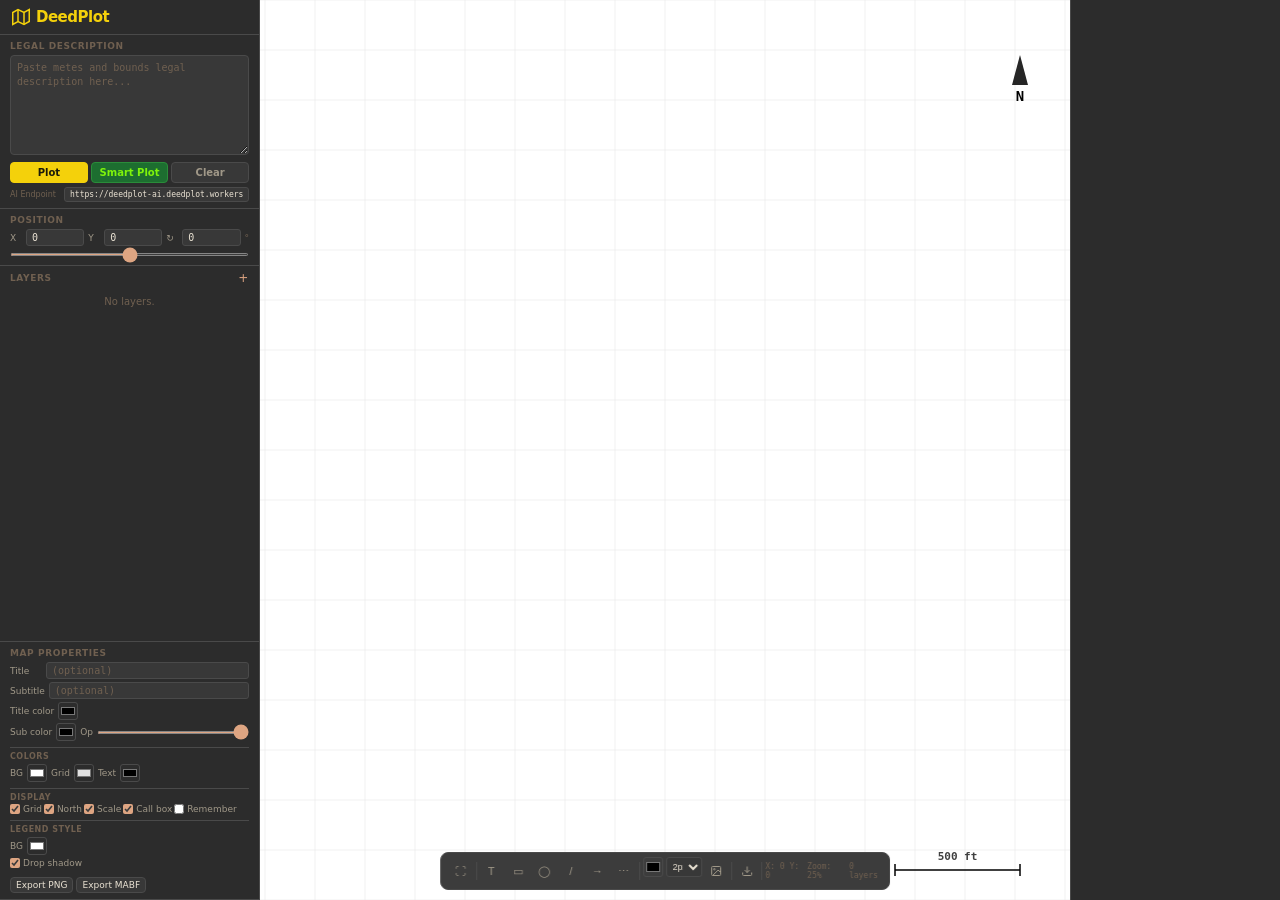
==== commit 20e6b81f: "curves, aesthetics, drop-shadows, shapes, annotations, deletions of annotaitons and shapes etc" ====
--- a/index.html
+++ b/index.html
@@ -1,1362 +1,4808 @@
-<!DOCTYPE html>
+<!doctype html>
 <html lang="en">
-<head>
-<meta charset="UTF-8">
-<meta name="viewport" content="width=device-width, initial-scale=1.0">
-<title>DeedPlot — Metes &amp; Bounds Parcel Plotter</title>
-<link href="https://fonts.googleapis.com/css2?family=JetBrains+Mono:wght@300;400;500;600;700&family=Inter:wght@300;400;500;600;700&display=swap" rel="stylesheet">
-<style>
-:root {
-  --bg-primary: #0f1117;
-  --bg-secondary: #1a1d27;
-  --bg-tertiary: #242836;
-  --border: #2d3348;
-  --accent: #4a7cff;
-  --accent-hover: #6190ff;
-  --accent-dim: #2a4a9e;
-  --text-primary: #e4e7ef;
-  --text-secondary: #8b90a0;
-  --text-muted: #5a5f72;
-  --success: #3dd68c;
-  --danger: #ef4444;
-}
-*{margin:0;padding:0;box-sizing:border-box}
-body{font-family:'Inter',sans-serif;background:var(--bg-primary);color:var(--text-primary);overflow:hidden;height:100vh}
-.app{display:grid;grid-template-columns:390px 1fr;grid-template-rows:56px 1fr 36px;height:100vh}
-.topbar{grid-column:1/-1;background:var(--bg-secondary);border-bottom:1px solid var(--border);display:flex;align-items:center;padding:0 20px;gap:16px;z-index:100}
-.topbar .logo{font-family:'JetBrains Mono',monospace;font-weight:700;font-size:16px;color:var(--accent);display:flex;align-items:center;gap:8px}
-.topbar .logo svg{width:22px;height:22px}
-.topbar .divider{width:1px;height:28px;background:var(--border)}
-.topbar .actions{display:flex;gap:6px;margin-left:auto}
-.btn{font-family:'Inter',sans-serif;font-size:12px;font-weight:500;padding:7px 12px;border:1px solid var(--border);border-radius:6px;background:var(--bg-tertiary);color:var(--text-primary);cursor:pointer;transition:all .15s;display:flex;align-items:center;gap:5px;white-space:nowrap}
-.btn:hover{border-color:var(--text-muted);background:var(--border)}
-.btn.primary{background:var(--accent);border-color:var(--accent);color:#fff}
-.btn.primary:hover{background:var(--accent-hover)}
-.btn.danger{border-color:var(--danger);color:var(--danger)}
-.btn.danger:hover{background:var(--danger);color:#fff}
-.btn.sm{padding:4px 10px;font-size:11px}
-.sidebar{background:var(--bg-secondary);border-right:1px solid var(--border);overflow-y:auto;display:flex;flex-direction:column}
-.sidebar::-webkit-scrollbar{width:6px}
-.sidebar::-webkit-scrollbar-track{background:transparent}
-.sidebar::-webkit-scrollbar-thumb{background:var(--border);border-radius:3px}
-.panel{border-bottom:1px solid var(--border)}
-.panel-header{padding:12px 16px;font-family:'JetBrains Mono',monospace;font-size:11px;font-weight:600;text-transform:uppercase;letter-spacing:1px;color:var(--text-secondary);cursor:pointer;display:flex;align-items:center;justify-content:space-between;user-select:none}
-.panel-header:hover{color:var(--text-primary)}
-.panel-header .chevron{transition:transform .2s;font-size:10px}
-.panel-header.collapsed .chevron{transform:rotate(-90deg)}
-.panel-body{padding:0 16px 14px}
-.panel-body.collapsed{display:none}
-.deed-input{width:100%;min-height:130px;background:var(--bg-primary);border:1px solid var(--border);border-radius:6px;padding:10px;font-family:'JetBrains Mono',monospace;font-size:11px;line-height:1.6;color:var(--text-primary);resize:vertical;outline:none}
-.deed-input:focus{border-color:var(--accent)}
-.deed-input::placeholder{color:var(--text-muted)}
-.input-row{display:flex;gap:6px;margin-top:7px;align-items:center}
-.input-row label{font-size:11px;color:var(--text-secondary);min-width:55px;font-weight:500}
-.input-sm{flex:1;background:var(--bg-primary);border:1px solid var(--border);border-radius:4px;padding:5px 8px;font-family:'JetBrains Mono',monospace;font-size:11px;color:var(--text-primary);outline:none}
-.input-sm:focus{border-color:var(--accent)}
-input[type="color"]{width:30px;height:24px;border:1px solid var(--border);border-radius:4px;background:none;cursor:pointer;padding:1px}
-input[type="range"]{flex:1;accent-color:var(--accent);height:4px}
-select.input-sm{appearance:auto;background:var(--bg-primary);color:var(--text-primary);border:1px solid var(--border);border-radius:4px;padding:4px 6px;font-size:11px;cursor:pointer}
-.checkbox-row{display:flex;align-items:center;gap:8px;margin-top:5px;font-size:11px;color:var(--text-secondary);cursor:pointer}
-.checkbox-row input{accent-color:var(--accent)}
-.tract-item{background:var(--bg-primary);border:1px solid var(--border);border-radius:6px;padding:10px 12px;margin-bottom:6px;cursor:pointer;transition:all .15s}
-.tract-item:hover{border-color:var(--text-muted)}
-.tract-item.active{border-color:var(--accent);box-shadow:0 0 0 1px var(--accent-dim)}
-.tract-item .tract-header{display:flex;align-items:center;gap:8px}
-.tract-color-dot{width:12px;height:12px;border-radius:3px;flex-shrink:0}
-.tract-name{font-size:12px;font-weight:600;flex:1}
-.tract-meta{font-family:'JetBrains Mono',monospace;font-size:10px;color:var(--text-muted);margin-top:3px;padding-left:20px}
-.call-table{width:100%;border-collapse:collapse;margin-top:8px}
-.call-table th{font-family:'JetBrains Mono',monospace;font-size:10px;font-weight:600;text-transform:uppercase;letter-spacing:.5px;color:var(--text-muted);text-align:left;padding:3px 6px;border-bottom:1px solid var(--border)}
-.call-table td{font-family:'JetBrains Mono',monospace;font-size:11px;padding:3px 6px;color:var(--text-secondary);border-bottom:1px solid rgba(45,51,72,.3)}
-.call-table tr:hover td{color:var(--text-primary);background:rgba(74,124,255,.05)}
-.call-num{color:var(--accent);font-weight:600}
-.canvas-container{position:relative;overflow:hidden;background:#181c26;cursor:grab}
-.canvas-container:active{cursor:grabbing}
-.canvas-container canvas{position:absolute;top:0;left:0}
-.statusbar{grid-column:1/-1;background:var(--bg-secondary);border-top:1px solid var(--border);display:flex;align-items:center;padding:0 16px;font-family:'JetBrains Mono',monospace;font-size:10px;color:var(--text-muted);gap:16px}
-.statusbar .sep{color:var(--border)}
-.status-item{display:flex;align-items:center;gap:4px}
-.status-dot{width:6px;height:6px;border-radius:50%;background:var(--success)}
-.toast{position:fixed;bottom:52px;right:20px;background:var(--bg-tertiary);border:1px solid var(--border);border-radius:8px;padding:10px 16px;font-size:12px;color:var(--text-primary);box-shadow:0 8px 32px rgba(0,0,0,.4);transform:translateY(20px);opacity:0;transition:all .3s;z-index:1000;pointer-events:none}
-.toast.show{transform:translateY(0);opacity:1}
-kbd{background:var(--bg-primary);border:1px solid var(--border);border-radius:3px;padding:1px 5px;font-family:'JetBrains Mono',monospace;font-size:10px;color:var(--text-muted)}
-.help-text{font-size:10px;color:var(--text-muted);margin-top:5px;line-height:1.5}
-.section-label{font-family:'JetBrains Mono',monospace;font-size:10px;font-weight:600;text-transform:uppercase;letter-spacing:.5px;color:var(--text-muted);margin-top:10px;margin-bottom:5px;padding-top:7px;border-top:1px solid var(--border)}
-.anno-item{display:flex;align-items:center;gap:4px;background:var(--bg-primary);border:1px solid var(--border);border-radius:4px;padding:4px 6px;margin-bottom:4px;font-size:11px}
-.anno-item input[type="text"]{flex:1;background:transparent;border:none;color:var(--text-primary);font-family:'JetBrains Mono',monospace;font-size:11px;outline:none;min-width:0}
-</style>
-</head>
-<body>
-<div class="app">
-  <div class="topbar">
-    <div class="logo">
-      <svg viewBox="0 0 24 24" fill="none" stroke="currentColor" stroke-width="2"><polygon points="1 6 1 22 8 18 16 22 23 18 23 2 16 6 8 2 1 6"/><line x1="8" y1="2" x2="8" y2="18"/><line x1="16" y1="6" x2="16" y2="22"/></svg>
-      DeedPlot
-    </div>
-    <div class="divider"></div>
-    <span style="font-size:12px;color:var(--text-secondary)">Metes &amp; Bounds Parcel Plotter</span>
-    <div class="actions">
-      <button class="btn" onclick="fitToView()">⛶ Fit View</button>
-      <button class="btn" onclick="exportPNG(false)">⬇ PNG</button>
-      <button class="btn" onclick="exportPNG(true)">⬇ Trans PNG</button>
-      <button class="btn" onclick="exportMABF()" title="Export for Sandy Knoll Metes &amp; Bounds">⬇ .MABF</button>
-      <button class="btn" onclick="document.getElementById('mabfInput').click()" title="Import Sandy Knoll .MABF file">⬆ .MABF</button>
-      <input type="file" id="mabfInput" accept=".mabf" onchange="importMABF(this)" style="display:none">
-    </div>
-  </div>
-
-  <div class="sidebar">
-    <div class="panel">
-      <div class="panel-header" onclick="togglePanel(this)">Legal Description <span class="chevron">▼</span></div>
-      <div class="panel-body">
-        <textarea class="deed-input" id="deedInput" placeholder="Paste metes and bounds legal description here..."></textarea>
-        <div class="input-row" style="margin-top:8px">
-          <button class="btn primary" onclick="parseDeed()" style="flex:1">▶ Plot</button>
-          <button class="btn" onclick="aiSmartPlot()" style="flex:1;background:#1a5c2a;border-color:#2a8c3a;color:#3dd68c" id="aiPlotBtn">🤖 AI Smart Plot</button>
-          <button class="btn" onclick="document.getElementById('deedInput').value='';clearTracts();">Clear</button>
+  <head>
+    <meta charset="UTF-8" />
+    <meta name="viewport" content="width=device-width, initial-scale=1.0" />
+    <title>DeedPlot — Metes &amp; Bounds Parcel Plotter</title>
+    <style>
+      :root {
+        --dp-bg: #2c2c2c;
+        --dp-bg2: #333;
+        --dp-bg3: #3a3a3a;
+        --dp-field: #383838;
+        --dp-border: #6b5b5b;
+        --dp-border-lt: #4a4a4a;
+        --dp-text: #ebe3d4;
+        --dp-text2: #a09888;
+        --dp-text3: #706050;
+        --dp-icon: #dea582;
+        --dp-accent: #f4d10b;
+        --dp-accent2: #7ff40b;
+        --dp-btn-primary: #f4d10b;
+        --dp-btn-secondary: #7ff40b;
+        --dp-btn-text: #f9ce4b;
+        --dp-danger: #ef4444;
+      }
+      * {
+        margin: 0;
+        padding: 0;
+        box-sizing: border-box;
+      }
+      body {
+        font-family:
+          -apple-system, "SF Pro Text", "SF Pro", system-ui, sans-serif;
+        background: var(--dp-bg);
+        color: var(--dp-text);
+        overflow: hidden;
+        height: 100vh;
+        font-size: 11px;
+      }
+      .app {
+        display: grid;
+        grid-template-columns: 260px 1fr 210px;
+        grid-template-rows: 1fr;
+        height: 100vh;
+      }
+
+      /* LEFT PANEL */
+      .lp {
+        background: var(--dp-bg);
+        border-right: 1px solid var(--dp-border-lt);
+        display: flex;
+        flex-direction: column;
+        overflow-y: auto; /* Allow scrolling */
+        overflow-x: hidden;
+      }
+      .lp-logo {
+        padding: 8px 12px;
+        font-weight: 800;
+        font-size: 15px;
+        color: var(--dp-accent);
+        letter-spacing: -0.5px;
+        border-bottom: 1px solid var(--dp-border-lt);
+        display: flex;
+        align-items: center;
+        gap: 6px;
+        flex-shrink: 0;
+      }
+      .lp-logo svg {
+        width: 18px;
+        height: 18px;
+      }
+      .lp-logo span {
+        font-size: 9px;
+        color: var(--dp-text3);
+        font-weight: 400;
+        margin-left: auto;
+      }
+
+      /* Sections */
+      .sec {
+        padding: 6px 10px;
+        border-bottom: 1px solid var(--dp-border-lt);
+      }
+      .sec-t {
+        font-size: 9px;
+        font-weight: 600;
+        text-transform: uppercase;
+        letter-spacing: 0.6px;
+        color: var(--dp-text3);
+        margin-bottom: 4px;
+        display: flex;
+        align-items: center;
+        justify-content: space-between;
+      }
+      .sec-t .sec-plus {
+        color: var(--dp-icon);
+        cursor: pointer;
+        font-size: 12px;
+        font-weight: 400;
+        line-height: 1;
+      }
+      .sec-flex {
+        flex: 1;
+        overflow-y: auto;
+        display: flex;
+        flex-direction: column;
+      }
+      .sec-flex::-webkit-scrollbar {
+        width: 3px;
+      }
+      .sec-flex::-webkit-scrollbar-thumb {
+        background: var(--dp-border-lt);
+        border-radius: 2px;
+      }
+
+      /* Inputs */
+      .ta {
+        width: 100%;
+        background: var(--dp-field);
+        border: 1px solid var(--dp-border-lt);
+        border-radius: 4px;
+        padding: 5px 6px;
+        font-family: "SF Mono", Menlo, monospace;
+        font-size: 10px;
+        color: var(--dp-text);
+        resize: vertical;
+        outline: none;
+        line-height: 1.4;
+        min-height: 100px;
+      }
+      .ta:focus {
+        border-color: var(--dp-icon);
+      }
+      .ta::placeholder {
+        color: var(--dp-text3);
+      }
+      .ir {
+        display: flex;
+        align-items: center;
+        gap: 4px;
+        margin-top: 3px;
+      }
+      .ir label {
+        font-size: 9px;
+        color: var(--dp-text2);
+        min-width: 12px;
+        flex-shrink: 0;
+      }
+      .inp {
+        flex: 1;
+        background: var(--dp-field);
+        border: 1px solid var(--dp-border-lt);
+        border-radius: 3px;
+        padding: 2px 5px;
+        font-family: "SF Mono", Menlo, monospace;
+        font-size: 10px;
+        color: var(--dp-text);
+        outline: none;
+        min-width: 0;
+      }
+      .inp:focus {
+        border-color: var(--dp-icon);
+      }
+      .inp::placeholder {
+        color: var(--dp-text3);
+      }
+      input[type="color"] {
+        width: 20px;
+        height: 18px;
+        border: 1px solid var(--dp-border-lt);
+        border-radius: 3px;
+        background: none;
+        cursor: pointer;
+        padding: 0;
+        flex-shrink: 0;
+      }
+      input[type="range"] {
+        flex: 1;
+        accent-color: var(--dp-icon);
+        height: 3px;
+      }
+      select.inp {
+        appearance: auto;
+        cursor: pointer;
+      }
+      .ck {
+        display: inline-flex;
+        align-items: center;
+        gap: 3px;
+        font-size: 9px;
+        color: var(--dp-text2);
+        cursor: pointer;
+        white-space: nowrap;
+      }
+      .ck input {
+        width: 10px;
+        height: 10px;
+        accent-color: var(--dp-icon);
+      }
+
+      /* Buttons */
+      .br {
+        display: flex;
+        gap: 3px;
+        margin-top: 4px;
+      }
+      .bt {
+        padding: 4px 0;
+        border-radius: 4px;
+        border: 1px solid transparent;
+        font-size: 10px;
+        font-weight: 600;
+        cursor: pointer;
+        text-align: center;
+        flex: 1;
+        font-family: inherit;
+      }
+      .bt-plot {
+        background: var(--dp-btn-primary);
+        color: #1a1a0a;
+        border-color: var(--dp-btn-primary);
+      }
+      .bt-ai {
+        background: #1d6e30;
+        color: var(--dp-accent2);
+        border-color: #2a8c3a;
+      }
+      .bt-x {
+        background: var(--dp-field);
+        color: var(--dp-text2);
+        border-color: var(--dp-border-lt);
+      }
+      .bt:hover {
+        filter: brightness(1.1);
+      }
+      .btn {
+        font-size: 10px;
+        font-weight: 500;
+        padding: 3px 8px;
+        border: 1px solid var(--dp-border-lt);
+        border-radius: 4px;
+        background: var(--dp-field);
+        color: var(--dp-text);
+        cursor: pointer;
+        display: inline-flex;
+        align-items: center;
+        gap: 3px;
+        white-space: nowrap;
+        font-family: inherit;
+      }
+      .btn:hover {
+        border-color: var(--dp-text3);
+        background: var(--dp-bg3);
+      }
+      .btn.sm {
+        padding: 2px 5px;
+        font-size: 9px;
+      }
+      .btn.danger {
+        border-color: var(--dp-danger);
+        color: var(--dp-danger);
+      }
+      .btn.danger:hover {
+        background: var(--dp-danger);
+        color: #fff;
+      }
+
+      /* Layer items */
+      .ly {
+        background: var(--dp-field);
+        border: 1px solid var(--dp-border-lt);
+        border-radius: 4px;
+        padding: 4px 6px;
+        margin-bottom: 3px;
+        cursor: pointer;
+        transition: border-color 0.12s;
+      }
+      .ly:hover {
+        border-color: var(--dp-text3);
+      }
+      .ly.active {
+        border-color: var(--dp-icon);
+        background: #3a3028;
+      }
+      .ly-h {
+        display: flex;
+        align-items: center;
+        gap: 4px;
+      }
+      .ly-dot {
+        width: 8px;
+        height: 8px;
+        border-radius: 2px;
+        flex-shrink: 0;
+      }
+      .ly-nm {
+        font-size: 10px;
+        font-weight: 600;
+        flex: 1;
+        color: var(--dp-text);
+        overflow: hidden;
+        text-overflow: ellipsis;
+        white-space: nowrap;
+      }
+      .ly-btns {
+        display: flex;
+        gap: 1px;
+      }
+      .ly-btns button {
+        background: none;
+        border: none;
+        color: var(--dp-text3);
+        font-size: 9px;
+        cursor: pointer;
+        padding: 0 2px;
+        line-height: 1;
+      }
+      .ly-btns button:hover {
+        color: var(--dp-text);
+      }
+      .ly-meta {
+        font-family: "SF Mono", Menlo, monospace;
+        font-size: 8px;
+        color: var(--dp-text3);
+        margin-top: 1px;
+        padding-left: 12px;
+      }
+
+      /* CANVAS */
+      .cv {
+        position: relative;
+        overflow: hidden;
+        background: var(--dp-bg);
+        cursor: grab;
+      }
+      .cv:active {
+        cursor: grabbing;
+      }
+      .cv canvas {
+        position: absolute;
+        top: 0;
+        left: 0;
+      }
+
+      /* RIGHT PANEL */
+      .rp {
+        background: var(--dp-bg);
+        border-left: 1px solid var(--dp-border-lt);
+        display: flex;
+        flex-direction: column;
+        overflow-y: auto;
+      }
+      .rp::-webkit-scrollbar {
+        width: 3px;
+      }
+      .rp::-webkit-scrollbar-thumb {
+        background: var(--dp-border-lt);
+        border-radius: 2px;
+      }
+      .rp-title {
+        font-size: 10px;
+        font-weight: 600;
+        color: var(--dp-icon);
+        padding: 6px 10px;
+        border-bottom: 1px solid var(--dp-border-lt);
+        text-transform: uppercase;
+        letter-spacing: 0.5px;
+      }
+      .sec-label {
+        font-size: 8px;
+        font-weight: 600;
+        text-transform: uppercase;
+        letter-spacing: 0.5px;
+        color: var(--dp-text3);
+        margin-top: 6px;
+        margin-bottom: 2px;
+        padding-top: 4px;
+        border-top: 1px solid var(--dp-border-lt);
+      }
+
+      /* Annotation items */
+      .anno-item {
+        display: flex;
+        flex-direction: column;
+        gap: 3px;
+        background: var(--dp-field);
+        border: 1px solid var(--dp-border-lt);
+        border-radius: 3px;
+        padding: 4px;
+        margin-bottom: 4px;
+        font-size: 10px;
+      }
+      .anno-item-header {
+        display: flex;
+        align-items: center;
+        gap: 3px;
+        width: 100%;
+      }
+      .anno-item input[type="text"] {
+        flex: 1;
+        background: var(--dp-field);
+        border: 1px solid var(--dp-border-lt);
+        color: var(--dp-text);
+        font-family: "SF Mono", Menlo, monospace;
+        font-size: 10px;
+        outline: none;
+        min-width: 0;
+        padding: 4px 6px;
+        border-radius: 3px;
+      }
+      .anno-item input[type="text"]:focus {
+        border-color: var(--dp-icon);
+        background: var(--dp-bg3);
+      }
+      .anno-item-controls {
+        display: grid;
+        grid-template-columns: 1fr 1fr;
+        gap: 4px;
+      }
+      .anno-item-delete {
+        background: transparent;
+        border: 1px solid var(--dp-danger);
+        color: var(--dp-danger);
+        cursor: pointer;
+        font-size: 11px;
+        padding: 2px 6px;
+        line-height: 1;
+        border-radius: 3px;
+        flex-shrink: 0;
+        min-width: 24px;
+        text-align: center;
+      }
+      .anno-item-delete:hover {
+        color: #ff6666;
+        background: rgba(239, 68, 68, 0.1);
+        border-color: #ff6666;
+      }
+
+      /* Floating toolbar */
+      .ftb {
+        position: absolute;
+        bottom: 10px;
+        left: 50%;
+        transform: translateX(-50%);
+        display: flex;
+        gap: 3px;
+        background: rgba(44, 44, 44, 0.92);
+        padding: 4px 8px;
+        border-radius: 8px;
+        border: 1px solid var(--dp-border-lt);
+        z-index: 15;
+        backdrop-filter: blur(6px);
+      }
+      .ftb-b {
+        width: 28px;
+        height: 28px;
+        border-radius: 5px;
+        border: none;
+        background: transparent;
+        color: var(--dp-text2);
+        font-size: 11px;
+        cursor: pointer;
+        display: flex;
+        align-items: center;
+        justify-content: center;
+        position: relative;
+      }
+      .ftb-b:hover {
+        background: var(--dp-bg3);
+        color: var(--dp-text);
+      }
+      .ftb-b.on {
+        background: var(--dp-icon);
+        color: #1a1a0a;
+      }
+      .ftb-sep {
+        width: 1px;
+        height: 18px;
+        background: var(--dp-border-lt);
+        align-self: center;
+      }
+      .ftb-dd {
+        position: absolute;
+        bottom: 34px;
+        left: 50%;
+        transform: translateX(-50%);
+        background: var(--dp-bg);
+        border: 1px solid var(--dp-border-lt);
+        border-radius: 6px;
+        padding: 3px;
+        min-width: 120px;
+        display: none;
+        z-index: 20;
+      }
+      .ftb-dd.show {
+        display: block;
+      }
+      .ftb-dd-item {
+        padding: 4px 8px;
+        font-size: 10px;
+        color: var(--dp-text2);
+        cursor: pointer;
+        border-radius: 3px;
+        white-space: nowrap;
+      }
+      .ftb-dd-item:hover {
+        background: var(--dp-bg3);
+        color: var(--dp-text);
+      }
+
+      /* Status bar (inside floating toolbar) */
+      .stat {
+        font-family: "SF Mono", Menlo, monospace;
+        font-size: 8px;
+        color: var(--dp-text3);
+        display: flex;
+        align-items: center;
+        gap: 6px;
+      }
+
+      /* Toast */
+      .toast {
+        position: fixed;
+        bottom: 52px;
+        right: 20px;
+        background: var(--dp-bg3);
+        border: 1px solid var(--dp-border-lt);
+        border-radius: 6px;
+        padding: 8px 14px;
+        font-size: 11px;
+        color: var(--dp-text);
+        box-shadow: 0 4px 20px rgba(0, 0, 0, 0.4);
+        transform: translateY(20px);
+        opacity: 0;
+        transition: all 0.3s;
+        z-index: 1000;
+        pointer-events: none;
+      }
+      .toast.show {
+        transform: translateY(0);
+        opacity: 1;
+      }
+      kbd {
+        background: var(--dp-field);
+        border: 1px solid var(--dp-border-lt);
+        border-radius: 2px;
+        padding: 0 3px;
+        font-family: "SF Mono", Menlo, monospace;
+        font-size: 9px;
+        color: var(--dp-text3);
+      }
+      .help-text {
+        font-size: 8px;
+        color: var(--dp-text3);
+        margin-top: 3px;
+        line-height: 1.4;
+      }
+
+      /* Popover for annotations/bg */
+      .popover {
+        position: fixed;
+        background: var(--dp-bg);
+        border: 1px solid var(--dp-border-lt);
+        border-radius: 4px;
+        padding: 8px;
+        z-index: 1000;
+        box-shadow: 0 2px 8px rgba(0,0,0,0.15);
+        max-height: 80vh;
+        overflow-y: auto;
+        display: none;
+      }
+      .popover.show {
+        display: block;
+      }
+
+      /* Call table */
+      .call-table {
+        width: 100%;
+        border-collapse: collapse;
+        margin-top: 4px;
+      }
+      .call-table th {
+        font-family: "SF Mono", Menlo, monospace;
+        font-size: 8px;
+        font-weight: 600;
+        text-transform: uppercase;
+        letter-spacing: 0.3px;
+        color: var(--dp-text3);
+        text-align: left;
+        padding: 2px 4px;
+        border-bottom: 1px solid var(--dp-border-lt);
+      }
+      .call-table td {
+        font-family: "SF Mono", Menlo, monospace;
+        font-size: 9px;
+        padding: 2px 4px;
+        color: var(--dp-text2);
+        border-bottom: 1px solid rgba(74, 74, 74, 0.2);
+      }
+      .call-table tr:hover td {
+        color: var(--dp-text);
+        background: rgba(222, 165, 130, 0.05);
+      }
+      .call-num {
+        color: var(--dp-icon);
+        font-weight: 600;
+      }
+
+      /* Panels - for collapsible sections */
+      .panel {
+        border-bottom: 1px solid var(--dp-border-lt);
+      }
+      .panel-header {
+        padding: 6px 10px;
+        font-size: 9px;
+        font-weight: 600;
+        text-transform: uppercase;
+        letter-spacing: 0.6px;
+        color: var(--dp-text3);
+        cursor: pointer;
+        display: flex;
+        align-items: center;
+        justify-content: space-between;
+        user-select: none;
+      }
+      .panel-header:hover {
+        color: var(--dp-text);
+      }
+      .panel-header .chevron {
+        transition: transform 0.2s;
+        font-size: 8px;
+      }
+      .panel-header.collapsed .chevron {
+        transform: rotate(-90deg);
+      }
+      .panel-body {
+        padding: 0 10px 6px;
+      }
+      .panel-body.collapsed {
+        display: none;
+      }
+
+      /* Hidden elements */
+      .hidden {
+        display: none !important;
+      }
+    </style>
+  </head>
+  <body>
+    <div class="app">
+      <!-- LEFT PANEL -->
+
+      <div class="lp">
+        <div class="lp-logo">
+          <svg
+            viewBox="0 0 24 24"
+            fill="none"
+            stroke="currentColor"
+            stroke-width="2"
+          >
+            <polygon points="1 6 1 22 8 18 16 22 23 18 23 2 16 6 8 2 1 6" />
+            <line x1="8" y1="2" x2="8" y2="18" />
+            <line x1="16" y1="6" x2="16" y2="22" />
+          </svg>
+          DeedPlot
         </div>
-        <div id="aiWarnings" style="display:none;margin-top:6px;background:rgba(255,180,50,.08);border:1px solid rgba(255,180,50,.25);border-radius:6px;padding:8px 10px;font-size:10px;line-height:1.5;color:#f0c050;max-height:120px;overflow-y:auto"></div>
-        <div id="aiConfig" style="margin-top:6px">
-          <div class="input-row"><label style="min-width:70px;font-size:10px">AI Endpoint</label><input class="input-sm" id="aiEndpoint" value="https://deedplot-ai.deedplot.workers.dev" style="font-size:10px" oninput="localStorage.setItem('deedplot_ai_url',this.value)"></div>
-          <div class="help-text" style="margin-top:3px">Paste your Cloudflare Worker URL above. See setup guide.</div>
+
+        <div class="sec">
+          <div class="sec-t">Legal description</div>
+          <textarea
+            class="ta"
+            id="deedInput"
+            placeholder="Paste metes and bounds legal description here..."
+          ></textarea>
+          <div class="br">
+            <button class="bt bt-plot" onclick="parseDeed()">Plot</button>
+            <button class="bt bt-ai" onclick="aiSmartPlot()" id="aiPlotBtn">
+              Smart Plot
+            </button>
+            <button
+              class="bt bt-x"
+              onclick="
+                document.getElementById('deedInput').value = '';
+                clearTracts();
+              "
+            >
+              Clear
+            </button>
+          </div>
+          <div
+            id="aiWarnings"
+            style="
+              display: none;
+              margin-top: 4px;
+              background: rgba(255, 180, 50, 0.08);
+              border: 1px solid rgba(255, 180, 50, 0.2);
+              border-radius: 4px;
+              padding: 5px 6px;
+              font-size: 9px;
+              line-height: 1.4;
+              color: #f0c050;
+              max-height: 80px;
+              overflow-y: auto;
+            "
+          ></div>
+          <div class="ir" style="margin-top: 4px">
+            <label
+              style="min-width: 50px; font-size: 8px; color: var(--dp-text3)"
+              >AI Endpoint</label
+            ><input
+              class="inp"
+              id="aiEndpoint"
+              value="https://deedplot-ai.deedplot.workers.dev"
+              style="font-size: 8px"
+              oninput="localStorage.setItem('deedplot_ai_url', this.value)"
+            />
+          </div>
         </div>
-        <div class="help-text"><kbd>Ctrl</kbd>+<kbd>Enter</kbd> plot · <kbd>Ctrl</kbd>+<kbd>Z</kbd> undo · Scroll on labels to rotate · Double-click to reset</div>
+
+        <div class="sec">
+          <div class="sec-t">Position</div>
+          <div class="ir">
+            <label>X</label
+            ><input
+              class="inp"
+              id="propPobX"
+              type="number"
+              step="0.01"
+              value="0"
+              onchange="updatePOB()"
+              style="width: 60px"
+            /><label>Y</label
+            ><input
+              class="inp"
+              id="propPobY"
+              type="number"
+              step="0.01"
+              value="0"
+              onchange="updatePOB()"
+              style="width: 60px"
+            /><label>↻</label
+            ><input
+              class="inp"
+              id="propTractRotVal"
+              type="number"
+              step="0.1"
+              value="0"
+              style="width: 36px"
+              onchange="updateTractRotation(+this.value)"
+            /><span style="font-size: 9px; color: var(--dp-text3)">°</span>
+          </div>
+          <input
+            type="range"
+            id="propTractRot"
+            min="-180"
+            max="180"
+            value="0"
+            step="0.5"
+            oninput="updateTractRotation(+this.value)"
+            style="width: 100%; margin-top: 3px"
+          />
+        </div>
+
+        <div class="sec sec-flex">
+          <div class="sec-t">
+            Layers
+            <span
+              class="sec-plus"
+              onclick="addEmptyLayer()"
+              title="Add empty layer"
+              >+</span
+            >
+          </div>
+          <div id="tractList">
+            <div
+              style="
+                color: var(--dp-text3);
+                font-size: 10px;
+                padding: 8px 0;
+                text-align: center;
+              "
+            >
+              No layers.
+            </div>
+          </div>
+        </div>
+
+        <!-- MAP PROPERTIES SECTION (MOVED TO LEFT SIDEBAR) -->
+        <div class="sec">
+          <div class="sec-t">Map Properties</div>
+          <div class="ir">
+            <label style="min-width: 32px">Title</label>
+            <input
+              class="inp"
+              id="mapTitle"
+              placeholder="(optional)"
+              oninput="redraw()"
+            />
+          </div>
+          <div class="ir">
+            <label style="min-width: 32px">Subtitle</label>
+            <input
+              class="inp"
+              id="mapSubtitle"
+              placeholder="(optional)"
+              oninput="redraw()"
+            />
+          </div>
+
+          <div class="ir">
+            <label>Title color</label>
+            <input
+              type="color"
+              id="titleColor"
+              value="#000000"
+              oninput="redraw()"
+            />
+          </div>
+          <div class="ir">
+            <label>Sub color</label>
+            <input
+              type="color"
+              id="subColor"
+              value="#000000"
+              oninput="redraw()"
+            />
+            <label>Op</label>
+            <input
+              type="range"
+              id="subAlpha"
+              min="0"
+              max="100"
+              value="100"
+              oninput="redraw()"
+              style="width: 40px"
+            />
+          </div>
+
+          <div class="sec-label">Colors</div>
+          <div class="ir">
+            <label>BG</label>
+            <input type="color" id="mapBg" value="#ffffff" oninput="redraw()" />
+            <label>Grid</label>
+            <input
+              type="color"
+              id="mapGrid"
+              value="#e0e0e0"
+              oninput="redraw()"
+            />
+            <label>Text</label>
+            <input
+              type="color"
+              id="mapTextColor"
+              value="#000000"
+              oninput="redraw()"
+            />
+          </div>
+          <div class="sec-label">Display</div>
+          <div
+            style="display: flex; flex-wrap: wrap; gap: 2px; margin-top: 2px"
+          >
+            <label class="ck">
+              <input
+                type="checkbox"
+                id="mapShowGrid"
+                checked
+                onchange="redraw()"
+              />
+              Grid
+            </label>
+            <label class="ck">
+              <input
+                type="checkbox"
+                id="mapShowNorth"
+                checked
+                onchange="redraw()"
+              />
+              North
+            </label>
+            <label class="ck">
+              <input
+                type="checkbox"
+                id="mapShowScale"
+                checked
+                onchange="redraw()"
+              />
+              Scale
+            </label>
+            <label class="ck">
+              <input
+                type="checkbox"
+                id="mapShowLegend"
+                checked
+                onchange="redraw()"
+              />
+              Call box
+            </label>
+            <label class="ck">
+              <input
+                type="checkbox"
+                id="mapSaveSettings"
+                onchange="toggleSaveSettings(this.checked)"
+              />
+              Remember
+            </label>
+          </div>
+          <div class="sec-label">Legend style</div>
+          <div class="ir">
+            <label>BG</label>
+            <input
+              type="color"
+              id="legendBgColor"
+              value="#ffffff"
+              oninput="
+                updateLegendStyle();
+                redraw();
+              "
+            />
+          </div>
+          <label class="ck" style="margin-top: 3px">
+            <input
+              type="checkbox"
+              id="legendDropShadow"
+              checked
+              onchange="
+                updateLegendStyle();
+                redraw();
+              "
+            />
+            Drop shadow
+          </label>
+          <div class="br" style="margin-top: 6px">
+            <button class="btn sm" onclick="exportPNG(false)">
+              Export PNG
+            </button>
+            <button class="btn sm" onclick="exportMABF()">Export MABF</button>
+          </div>
+        </div>
+      </div>
+
+      <!-- END OF LEFT SIDEBAR -->
+
+      <!-- CANVAS -->
+      <div class="cv" id="canvasContainer">
+        <canvas id="mapCanvas"></canvas>
+
+        <!-- Floating toolbar -->
+        <div class="ftb">
+          <button class="ftb-b" onclick="fitToView()" title="Fit view">
+            ⛶
+          </button>
+          <div class="ftb-sep"></div>
+          <button
+            class="ftb-b"
+            onclick="addAnnotation()"
+            title="Add text annotation"
+          >
+            T
+          </button>
+          <button
+            class="ftb-b"
+            onclick="toggleDrawMode('rect')"
+            title="Draw rectangle"
+            id="drawRectBtn"
+          >
+            ▭
+          </button>
+          <button
+            class="ftb-b"
+            onclick="toggleDrawMode('circle')"
+            title="Draw circle"
+            id="drawCircleBtn"
+          >
+            ◯
+          </button>
+          <button
+            class="ftb-b"
+            onclick="toggleDrawMode('line')"
+            title="Draw line"
+            id="drawLineBtn"
+          >
+            /
+          </button>
+          <button
+            class="ftb-b"
+            onclick="toggleDrawMode('arrow')"
+            title="Draw arrow"
+            id="drawArrowBtn"
+          >
+            →
+          </button>
+          <button
+            class="ftb-b"
+            onclick="toggleDrawMode('dashedLine')"
+            title="Draw dashed line"
+            id="drawDashedBtn"
+          >
+            ⋯
+          </button>
+          <div class="ftb-sep"></div>
+          <input
+            type="color"
+            id="shapeColor"
+            value="#000000"
+            title="Shape color"
+            style="width:20px;height:20px;border:1px solid var(--dp-border-lt);border-radius:3px;padding:0;cursor:pointer;vertical-align:middle"
+          />
+          <select
+            id="shapeWidth"
+            title="Shape line width"
+            style="width:36px;height:20px;font-size:9px;background:var(--dp-field);color:var(--dp-text);border:1px solid var(--dp-border-lt);border-radius:3px;padding:0 2px;cursor:pointer;vertical-align:middle"
+          >
+            <option value="1">1px</option>
+            <option value="2" selected>2px</option>
+            <option value="3">3px</option>
+            <option value="4">4px</option>
+            <option value="5">5px</option>
+          </select>
+          <button
+            class="ftb-b"
+            onclick="document.getElementById('bgInput').click()"
+            title="Background image"
+          >
+            <svg
+              width="12"
+              height="12"
+              viewBox="0 0 24 24"
+              fill="none"
+              stroke="currentColor"
+              stroke-width="2"
+            >
+              <rect x="3" y="3" width="18" height="18" rx="2" />
+              <circle cx="8.5" cy="8.5" r="1.5" />
+              <path d="M21 15l-5-5L5 21" />
+            </svg>
+          </button>
+          <input
+            type="file"
+            id="bgInput"
+            accept="image/*"
+            onchange="loadBgImage(this)"
+            style="display: none"
+          />
+          <input
+            type="file"
+            id="mabfInput"
+            accept=".mabf"
+            onchange="importMABF(this)"
+            style="display: none"
+          />
+          <div class="ftb-sep"></div>
+          <button
+            class="ftb-b"
+            onclick="toggleExportMenu()"
+            title="Export / Import"
+            id="exportMenuBtn"
+          >
+            <svg
+              width="12"
+              height="12"
+              viewBox="0 0 24 24"
+              fill="none"
+              stroke="currentColor"
+              stroke-width="2"
+            >
+              <path d="M21 15v4a2 2 0 01-2 2H5a2 2 0 01-2-2v-4" />
+              <polyline points="7 10 12 15 17 10" />
+              <line x1="12" y1="15" x2="12" y2="3" />
+            </svg>
+            <div class="ftb-dd" id="exportMenu">
+              <div class="ftb-dd-item" onclick="exportPNG(false)">
+                Export PNG
+              </div>
+              <div class="ftb-dd-item" onclick="exportPNG(true)">
+                Export transparent PNG
+              </div>
+              <div class="ftb-dd-item" onclick="exportMABF()">Export .MABF</div>
+              <div
+                class="ftb-dd-item"
+                style="
+                  border-top: 1px solid var(--dp-border-lt);
+                  margin-top: 2px;
+                  padding-top: 4px;
+                "
+                onclick="document.getElementById('mabfInput').click()"
+              >
+                Import .MABF
+              </div>
+            </div>
+          </button>
+          <div class="ftb-sep"></div>
+          <div class="stat">
+            <span id="statusCoords">X: 0 Y: 0</span>
+            <span id="statusZoom">25%</span>
+            <span id="statusTracts">0 layers</span>
+          </div>
+        </div>
+
+        <!-- Annotation popover with full controls -->
+        <div class="popover" id="annoPopover">
+          <div class="sec-t">Text annotations <span class="sec-plus" onclick="$('annoPopover').classList.remove('show')" title="Close" style="cursor:pointer;font-size:14px;font-weight:700">&times;</span></div>
+          <div
+            id="annoList"
+            style="max-height: 200px; overflow-y: auto; margin-bottom: 4px"
+          ></div>
+          <button
+            class="btn sm"
+            onclick="addAnnotation()"
+            style="margin-top: 3px; width: 100%"
+          >
+            + Add Text
+          </button>
+        </div>
+
+        <!-- BG Image popover -->
+        <div class="popover" id="bgPopover">
+          <div class="sec-t">Background image</div>
+          <div class="ir">
+            <label>Opacity</label
+            ><input
+              type="range"
+              id="bgAlpha"
+              min="0"
+              max="100"
+              value="40"
+              oninput="
+                bgS.alpha = this.value / 100;
+                redraw();
+              "
+            />
+          </div>
+          <div class="ir">
+            <label>Scale</label
+            ><input
+              type="range"
+              id="bgScale"
+              min="1"
+              max="2000"
+              value="100"
+              oninput="
+                bgS.scale = this.value / 100;
+                redraw();
+              "
+            /><span
+              id="bgScaleV"
+              style="font-size: 8px; color: var(--dp-text3); min-width: 28px"
+              >100%</span
+            >
+          </div>
+          <div class="ir">
+            <label>Rot</label
+            ><input
+              type="range"
+              id="bgRot"
+              min="-180"
+              max="180"
+              value="0"
+              oninput="
+                bgS.rotation = +this.value;
+                redraw();
+              "
+            /><span
+              id="bgRotV"
+              style="font-size: 8px; color: var(--dp-text3); min-width: 20px"
+              >0°</span
+            >
+          </div>
+          <div class="ir">
+            <label>Fine</label
+            ><input
+              type="range"
+              id="bgRotFine"
+              min="-50"
+              max="50"
+              value="0"
+              step="1"
+              oninput="
+                bgS.rotFine = this.value / 10;
+                redraw();
+              "
+            /><span
+              id="bgRotFineV"
+              style="font-size: 8px; color: var(--dp-text3); min-width: 24px"
+              >0.0°</span
+            >
+          </div>
+          <label class="ck" style="margin-top: 3px"
+            ><input
+              type="checkbox"
+              id="bgShow"
+              checked
+              onchange="
+                bgS.show = this.checked;
+                redraw();
+              "
+            />
+            Show</label
+          >
+          <button
+            class="btn sm danger"
+            onclick="clearBgImage()"
+            style="margin-top: 3px; width: 100%"
+          >
+            Remove
+          </button>
+        </div>
+
+        <!-- Drop shadow popover for Effects -->
+        <div class="popover" id="dropShadowPopover">
+          <div class="sec-t">Drop shadow <span class="sec-plus" onclick="$('dropShadowPopover').classList.remove('show')" title="Close" style="cursor:pointer;font-size:14px;font-weight:700">&times;</span></div>
+          <div class="ir">
+            <label>X</label
+            ><input
+              type="number"
+              class="inp"
+              id="shadowX"
+              min="-20"
+              max="20"
+              value="2"
+              style="width:50px"
+              oninput="
+                updateDropShadow();
+                redraw();
+              "
+            />
+          </div>
+          <div class="ir">
+            <label>Y</label
+            ><input
+              type="number"
+              class="inp"
+              id="shadowY"
+              min="-20"
+              max="20"
+              value="2"
+              style="width:50px"
+              oninput="
+                updateDropShadow();
+                redraw();
+              "
+            />
+          </div>
+          <div class="ir">
+            <label>Blur</label
+            ><input
+              type="number"
+              class="inp"
+              id="shadowBlur"
+              min="0"
+              max="20"
+              value="4"
+              style="width:50px"
+              oninput="
+                updateDropShadow();
+                redraw();
+              "
+            />
+          </div>
+          <div class="ir">
+            <label>Color</label
+            ><input
+              type="color"
+              id="shadowColor"
+              value="#000000"
+              oninput="
+                updateDropShadow();
+                redraw();
+              "
+            /><label>Op</label
+            ><input
+              type="number"
+              class="inp"
+              id="shadowAlpha"
+              min="0"
+              max="100"
+              value="30"
+              style="width:50px"
+              oninput="
+                updateDropShadow();
+                redraw();
+              "
+            />
+          </div>
+          <button
+            class="btn sm danger"
+            onclick="removeDropShadow()"
+            style="margin-top: 6px; width: 100%"
+          >
+            Remove shadow
+          </button>
+        </div>
+      </div>
+
+      <!-- RIGHT PANEL (context-sensitive) -->
+
+      <div class="rp">
+
+        <!-- Layer Properties (shown when a layer is selected) -->
+        <div id="rpLayerProps" style="display: none">
+          <div class="rp-title">Layer properties</div>
+          <div class="sec">
+            <div class="ir">
+              <label style="min-width: 32px">Name</label
+              ><input
+                class="inp"
+                id="propName"
+                placeholder="(optional)"
+                oninput="updateProp('name', this.value)"
+              />
+            </div>
+            <div class="ir">
+              <label style="min-width: 32px">Parcel ID</label
+              ><input
+                class="inp"
+                id="propParcelId"
+                placeholder="(optional)"
+                oninput="updateProp('parcelId', this.value)"
+              />
+            </div>
+          </div>
+          <div class="sec">
+            <div class="sec-label">Fill &amp; stroke</div>
+            <div class="ir">
+              <label>Fill</label
+              ><input
+                type="color"
+                id="propFill"
+                value="#CDDC39"
+                oninput="updateProp('fillColor', this.value)"
+              /><label>Op</label
+              ><input
+                type="range"
+                id="propAlpha"
+                min="0"
+                max="100"
+                value="65"
+                oninput="updateProp('alpha', this.value / 100)"
+                style="width: 50px"
+              />
+            </div>
+            <div class="ir">
+              <label>Stroke</label
+              ><input
+                type="color"
+                id="propStroke"
+                value="#000000"
+                oninput="updateProp('strokeColor', this.value)"
+              /><label>W</label
+              ><input
+                type="range"
+                id="propStrokeW"
+                min="0"
+                max="8"
+                value="3"
+                oninput="updateProp('strokeWidth', +this.value)"
+                style="width: 40px"
+              /><span
+                id="strokeWVal"
+                style="font-size: 8px; color: var(--dp-text3)"
+                >3</span
+              >
+            </div>
+          </div>
+          <div class="sec">
+            <div class="sec-label">Name display</div>
+            <div class="ir">
+              <label>Color</label
+              ><input
+                type="color"
+                id="propNameColor"
+                value="#000000"
+                oninput="updateProp('nameColor', this.value)"
+              /><label>Sz</label
+              ><input
+                type="range"
+                id="propNameSize"
+                min="8"
+                max="30"
+                value="12"
+                oninput="updateProp('nameSize', +this.value)"
+                style="width: 40px"
+              /><span
+                id="nameSizeVal"
+                style="font-size: 8px; color: var(--dp-text3)"
+                >12</span
+              >
+            </div>
+            <div class="ir">
+              <label>BG</label
+              ><input
+                type="color"
+                id="propNameBg"
+                value="#ffffff"
+                oninput="updateProp('nameBg', this.value)"
+              /><label>Op</label
+              ><input
+                type="range"
+                id="propNameBgA"
+                min="0"
+                max="100"
+                value="0"
+                oninput="updateProp('nameBgAlpha', this.value / 100)"
+                style="width: 40px"
+              /><label class="ck"
+                ><input
+                  type="checkbox"
+                  id="propNameShowBg"
+                  onchange="updateProp('nameShowBg', this.checked)"
+                />
+                BG</label
+              >
+            </div>
+            <div class="sec">
+              <div class="sec-label">Call box text color</div>
+              <div class="ir">
+                <label>Color</label
+                ><input
+                  type="color"
+                  id="propLegendTextColor"
+                  value="#000000"
+                  oninput="updateProp('legendTextColor', this.value)"
+                />
+              </div>
+            </div>
+          </div>
+          <div class="sec" style="display: none" id="pidDisplayStub">
+            <div class="sec-label">Parcel ID display</div>
+            <div class="ir">
+              <label>Color</label
+              ><input
+                type="color"
+                id="propPidColor"
+                value="#000000"
+                oninput="updateProp('pidColor', this.value)"
+              /><label>Sz</label
+              ><input
+                type="range"
+                id="propPidSize"
+                min="8"
+                max="36"
+                value="17"
+                oninput="updateProp('pidSize', +this.value)"
+                style="width: 40px"
+              /><span
+                id="pidSizeVal"
+                style="font-size: 8px; color: var(--dp-text3)"
+                >17</span
+              >
+            </div>
+            <div class="ir">
+              <label>BG</label
+              ><input
+                type="color"
+                id="propPidBg"
+                value="#ffffff"
+                oninput="updateProp('pidBg', this.value)"
+              /><label>Op</label
+              ><input
+                type="range"
+                id="propPidBgA"
+                min="0"
+                max="100"
+                value="80"
+                oninput="updateProp('pidBgAlpha', this.value / 100)"
+                style="width: 40px"
+              /><label class="ck"
+                ><input
+                  type="checkbox"
+                  id="propPidShowBg"
+                  onchange="updateProp('pidShowBg', this.checked)"
+                />
+                BG</label
+              >
+            </div>
+          </div>
+          <div class="sec">
+            <div class="sec-label">Call labels</div>
+            <div class="ir">
+              <label>Color</label
+              ><input
+                type="color"
+                id="propLabelColor"
+                value="#000000"
+                oninput="updateProp('labelColor', this.value)"
+              /><label>Sz</label
+              ><input
+                type="range"
+                id="propFontSize"
+                min="6"
+                max="28"
+                value="12"
+                oninput="updateProp('fontSize', +this.value)"
+                style="width: 40px"
+              /><span
+                id="fontSizeVal"
+                style="font-size: 8px; color: var(--dp-text3)"
+                >12</span
+              >
+            </div>
+            <div class="ir">
+              <label>BG</label
+              ><input
+                type="color"
+                id="propLabelBg"
+                value="#ffffff"
+                oninput="updateProp('labelBg', this.value)"
+              /><label>Op</label
+              ><input
+                type="range"
+                id="propLabelBgA"
+                min="0"
+                max="100"
+                value="85"
+                oninput="updateProp('labelBgAlpha', this.value / 100)"
+                style="width: 40px"
+              /><label class="ck"
+                ><input
+                  type="checkbox"
+                  id="propShowLabelBg"
+                  onchange="updateProp('showLabelBg', this.checked)"
+                />
+                BG</label
+              >
+            </div>
+          </div>
+          <div class="sec">
+            <div class="sec-label">Leader lines</div>
+            <div class="ir">
+              <label>Color</label
+              ><input
+                type="color"
+                id="propLeaderColor"
+                value="#000000"
+                oninput="updateProp('leaderColor', this.value)"
+              /><label>W</label
+              ><input
+                type="range"
+                id="propLeaderW"
+                min="0.5"
+                max="4"
+                step="0.5"
+                value="1"
+                oninput="updateProp('leaderWidth', +this.value)"
+                style="width: 30px"
+              /><label>Op</label
+              ><input
+                type="range"
+                id="propLeaderA"
+                min="10"
+                max="100"
+                value="50"
+                oninput="updateProp('leaderAlpha', this.value / 100)"
+                style="width: 30px"
+              />
+            </div>
+            <div class="ir">
+              <label>End</label
+              ><select
+                class="inp"
+                id="propLeaderEnd"
+                onchange="updateProp('leaderEnd', this.value)"
+                style="flex: 1"
+              >
+                <option value="diamond">◆ Diamond</option>
+                <option value="circle">● Circle</option>
+                <option value="triangle">▶ Triangle</option>
+                <option value="triangle-rev">◀ Rev Tri</option>
+                <option value="arrow">→ Arrow</option>
+                <option value="none">None</option>
+              </select>
+            </div>
+          </div>
+          <div class="sec">
+            <div class="sec-label">Display toggles</div>
+            <div
+              style="display: flex; flex-wrap: wrap; gap: 2px; margin-top: 2px"
+            >
+              <label class="ck"
+                ><input
+                  type="checkbox"
+                  id="propLeaderLines"
+                  checked
+                  onchange="updateProp('leaderLines', this.checked)"
+                />
+                Leaders</label
+              >
+              <label class="ck"
+                ><input
+                  type="checkbox"
+                  id="propShowBearings"
+                  checked
+                  onchange="updateProp('showBearings', this.checked)"
+                />
+                Bearings</label
+              >
+              <label class="ck"
+                ><input
+                  type="checkbox"
+                  id="propShowDistances"
+                  checked
+                  onchange="updateProp('showDistances', this.checked)"
+                />
+                Distances</label
+              >
+              <label class="ck"
+                ><input
+                  type="checkbox"
+                  id="propNumberCalls"
+                  onchange="updateProp('numberCalls', this.checked)"
+                />
+                Numbers</label
+              >
+              <label class="ck"
+                ><input
+                  type="checkbox"
+                  id="propHatch"
+                  onchange="updateProp('hatching', this.checked)"
+                />
+                Hatch</label
+              >
+            </div>
+          </div>
+          <div class="sec">
+            <div class="sec-label">Effects</div>
+            <button
+              class="btn sm"
+              onclick="toggleDropShadowPopover()"
+              style="width: 100%; margin-top: 2px"
+            >
+              Drop shadow...
+            </button>
+          </div>
+          <div
+            class="br"
+            style="
+              margin-top: 6px;
+              margin-left: 10px;
+              margin-right: 10px;
+              margin-bottom: 10px;
+            "
+          >
+            <button class="btn sm" onclick="exportPNG(false)">
+              Export PNG
+            </button>
+            <button class="btn sm" onclick="exportMABF()">Export MABF</button>
+          </div>
+          <div class="sec">
+            <div class="sec-label">Call schedule</div>
+            <div id="callSchedule">
+              <div
+                style="
+                  color: var(--dp-text3);
+                  font-size: 9px;
+                  text-align: center;
+                  padding: 4px 0;
+                "
+              >
+                Select a layer.
+              </div>
+            </div>
+          </div>
+        </div>
       </div>
     </div>
-
-    <div class="panel">
-      <div class="panel-header" onclick="togglePanel(this)">Tracts <span class="chevron">▼</span></div>
-      <div class="panel-body" id="tractList"><div style="color:var(--text-muted);font-size:11px;padding:10px 0;text-align:center">No tracts.</div></div>
-    </div>
-
-    <div class="panel">
-      <div class="panel-header" onclick="togglePanel(this)">Tract Properties <span class="chevron">▼</span></div>
-      <div class="panel-body" id="tractProps">
-        <div class="input-row"><label>Name</label><input class="input-sm" id="propName" placeholder="(optional)" oninput="updateProp('name',this.value)"></div>
-        <div class="input-row"><label>Parcel ID</label><input class="input-sm" id="propParcelId" placeholder="(optional)" oninput="updateProp('parcelId',this.value)"></div>
-
-        <div class="section-label">Point of Beginning</div>
-        <div class="input-row"><label>POB X</label><input class="input-sm" id="propPobX" type="number" step="0.01" value="0" onchange="updatePOB()"><label style="min-width:auto">Y</label><input class="input-sm" id="propPobY" type="number" step="0.01" value="0" onchange="updatePOB()"></div>
-        <div class="input-row"><label>Rotation</label><input type="range" id="propTractRot" min="-180" max="180" value="0" step="0.5" oninput="updateTractRotation(+this.value)"><input class="input-sm" id="propTractRotVal" type="number" step="0.1" value="0" style="width:55px;flex:none" onchange="updateTractRotation(+this.value)"><span style="font-size:10px;color:var(--text-muted)">°</span></div>
-        <div class="help-text">Drag tract to move. <kbd>Shift</kbd>+<kbd>Scroll</kbd> on tract to rotate.</div>
-
-        <div class="section-label">Parcel Fill &amp; Stroke</div>
-        <div class="input-row"><label>Fill</label><input type="color" id="propFill" value="#CDDC39" oninput="updateProp('fillColor',this.value)"><label style="min-width:auto">Opacity</label><input type="range" id="propAlpha" min="0" max="100" value="65" oninput="updateProp('alpha',this.value/100)"></div>
-        <div class="input-row"><label>Stroke</label><input type="color" id="propStroke" value="#000000" oninput="updateProp('strokeColor',this.value)"><label style="min-width:auto">W</label><input type="range" id="propStrokeW" min="0" max="8" value="3" oninput="updateProp('strokeWidth',+this.value)"><span id="strokeWVal" style="font-size:10px;color:var(--text-muted);min-width:14px">3</span></div>
-
-        <div class="section-label">Tract Name Display</div>
-        <div class="input-row"><label>Color</label><input type="color" id="propNameColor" value="#000000" oninput="updateProp('nameColor',this.value)"><label style="min-width:auto">Size</label><input type="range" id="propNameSize" min="8" max="30" value="12" oninput="updateProp('nameSize',+this.value)"><span id="nameSizeVal" style="font-size:10px;color:var(--text-muted);min-width:14px">12</span></div>
-        <div class="input-row"><label>BG</label><input type="color" id="propNameBg" value="#ffffff" oninput="updateProp('nameBg',this.value)"><label style="min-width:auto">Opacity</label><input type="range" id="propNameBgA" min="0" max="100" value="0" oninput="updateProp('nameBgAlpha',this.value/100)"></div>
-        <label class="checkbox-row"><input type="checkbox" id="propNameShowBg" onchange="updateProp('nameShowBg',this.checked)"> Show Name BG</label>
-
-        <div class="section-label">Parcel ID Display</div>
-        <div class="input-row"><label>Color</label><input type="color" id="propPidColor" value="#000000" oninput="updateProp('pidColor',this.value)"><label style="min-width:auto">Size</label><input type="range" id="propPidSize" min="8" max="36" value="17" oninput="updateProp('pidSize',+this.value)"><span id="pidSizeVal" style="font-size:10px;color:var(--text-muted);min-width:14px">17</span></div>
-        <div class="input-row"><label>BG</label><input type="color" id="propPidBg" value="#ffffff" oninput="updateProp('pidBg',this.value)"><label style="min-width:auto">Opacity</label><input type="range" id="propPidBgA" min="0" max="100" value="80" oninput="updateProp('pidBgAlpha',this.value/100)"></div>
-        <label class="checkbox-row"><input type="checkbox" id="propPidShowBg" onchange="updateProp('pidShowBg',this.checked)"> Show PID BG</label>
-
-        <div class="section-label">Call Labels</div>
-        <div class="input-row"><label>Size</label><input type="range" id="propFontSize" min="6" max="28" value="12" oninput="updateProp('fontSize',+this.value)"><span id="fontSizeVal" style="font-size:10px;color:var(--text-muted);min-width:14px">12</span></div>
-        <div class="input-row"><label>Text</label><input type="color" id="propLabelColor" value="#000000" oninput="updateProp('labelColor',this.value)"><label style="min-width:auto">BG</label><input type="color" id="propLabelBg" value="#ffffff" oninput="updateProp('labelBg',this.value)"><label style="min-width:auto">Op</label><input type="range" id="propLabelBgA" min="0" max="100" value="85" oninput="updateProp('labelBgAlpha',this.value/100)"></div>
-        <label class="checkbox-row"><input type="checkbox" id="propShowLabelBg" onchange="updateProp('showLabelBg',this.checked)"> Show Label BG</label>
-
-        <div class="section-label">Leader Lines</div>
-        <div class="input-row"><label>Color</label><input type="color" id="propLeaderColor" value="#000000" oninput="updateProp('leaderColor',this.value)"><label style="min-width:auto">W</label><input type="range" id="propLeaderW" min="0.5" max="4" step="0.5" value="1" oninput="updateProp('leaderWidth',+this.value)"><label style="min-width:auto">Op</label><input type="range" id="propLeaderA" min="10" max="100" value="50" oninput="updateProp('leaderAlpha',this.value/100)"></div>
-        <div class="input-row"><label>End</label><select class="input-sm" id="propLeaderEnd" onchange="updateProp('leaderEnd',this.value)" style="flex:1"><option value="diamond">◆ Diamond</option><option value="circle">● Circle</option><option value="triangle">▶ Triangle</option><option value="triangle-rev">◀ Rev Triangle</option><option value="arrow">→ Arrow</option><option value="none">None</option></select></div>
-
-        <div class="section-label">Display</div>
-        <label class="checkbox-row"><input type="checkbox" id="propLeaderLines" checked onchange="updateProp('leaderLines',this.checked)"> Auto Leader Lines</label>
-        <label class="checkbox-row"><input type="checkbox" id="propShowBearings" checked onchange="updateProp('showBearings',this.checked)"> Show Bearings</label>
-        <label class="checkbox-row"><input type="checkbox" id="propShowDistances" checked onchange="updateProp('showDistances',this.checked)"> Show Distances</label>
-        <label class="checkbox-row"><input type="checkbox" id="propNumberCalls" onchange="updateProp('numberCalls',this.checked)"> Number Calls</label>
-        <label class="checkbox-row"><input type="checkbox" id="propHatch" onchange="updateProp('hatching',this.checked)"> Hatching</label>
-      </div>
-    </div>
-
-    <div class="panel">
-      <div class="panel-header" onclick="togglePanel(this)">Map Settings <span class="chevron">▼</span></div>
-      <div class="panel-body">
-        <div class="input-row"><label>Title</label><input class="input-sm" id="mapTitle" placeholder="(optional)" oninput="redraw()"></div>
-        <div class="input-row"><label>Subtitle</label><input class="input-sm" id="mapSubtitle" placeholder="(optional)" oninput="redraw()"></div>
-        <div class="input-row"><label>Text Color</label><input type="color" id="mapTextColor" value="#000000" oninput="redraw()"></div>
-        <div class="input-row"><label>Canvas BG</label><input type="color" id="mapBg" value="#ffffff" oninput="redraw()"><label style="min-width:auto">Grid</label><input type="color" id="mapGrid" value="#e0e0e0" oninput="redraw()"></div>
-        <label class="checkbox-row"><input type="checkbox" id="mapShowGrid" checked onchange="redraw()"> Grid</label>
-        <label class="checkbox-row"><input type="checkbox" id="mapShowNorth" checked onchange="redraw()"> North Arrow</label>
-        <label class="checkbox-row"><input type="checkbox" id="mapShowScale" checked onchange="redraw()"> Scale Bar</label>
-        <label class="checkbox-row"><input type="checkbox" id="mapShowLegend" checked onchange="redraw()"> Call Legend Box</label>
-        <label class="checkbox-row"><input type="checkbox" id="mapSaveSettings" onchange="toggleSaveSettings(this.checked)"> Remember Settings</label>
-      </div>
-    </div>
-
-    <div class="panel">
-      <div class="panel-header" onclick="togglePanel(this)">Text Annotations <span class="chevron">▼</span></div>
-      <div class="panel-body"><div id="annoList"></div><button class="btn sm" onclick="addAnnotation()" style="margin-top:4px;width:100%">+ Add Text</button><div class="help-text">Drag to move. Scroll to rotate.</div></div>
-    </div>
-
-    <div class="panel">
-      <div class="panel-header" onclick="togglePanel(this)">Background Image <span class="chevron">▼</span></div>
-      <div class="panel-body">
-        <input type="file" id="bgInput" accept="image/*" onchange="loadBgImage(this)" style="display:none">
-        <button class="btn sm" onclick="document.getElementById('bgInput').click()" style="width:100%">📷 Upload Image</button>
-        <div class="input-row"><label>Opacity</label><input type="range" id="bgAlpha" min="0" max="100" value="40" oninput="bgS.alpha=this.value/100;redraw()"></div>
-        <div class="input-row"><label>Scale</label><input type="range" id="bgScale" min="1" max="2000" value="100" oninput="bgS.scale=this.value/100;$('bgScaleV').textContent=this.value+'%';redraw()"><span id="bgScaleV" style="font-size:10px;color:var(--text-muted);min-width:36px">100%</span></div>
-        <div class="input-row"><label>Rotation</label><input type="range" id="bgRot" min="-180" max="180" value="0" oninput="bgS.rotation=+this.value;$('bgRotV').textContent=this.value+'°';$('bgRotFine').value=0;redraw()"><span id="bgRotV" style="font-size:10px;color:var(--text-muted);min-width:28px">0°</span></div>
-        <div class="input-row"><label>Fine ±5°</label><input type="range" id="bgRotFine" min="-50" max="50" value="0" step="1" oninput="bgS.rotFine=this.value/10;$('bgRotFineV').textContent=(this.value/10).toFixed(1)+'°';redraw()"><span id="bgRotFineV" style="font-size:10px;color:var(--text-muted);min-width:32px">0.0°</span></div>
-        <label class="checkbox-row"><input type="checkbox" id="bgShow" checked onchange="bgS.show=this.checked;redraw()"> Show</label>
-        <button class="btn sm danger" onclick="clearBgImage()" style="margin-top:4px;width:100%">Remove</button>
-        <div class="help-text">Drag image on map to position.</div>
-      </div>
-    </div>
-
-    <div class="panel">
-      <div class="panel-header" onclick="togglePanel(this)">Call Schedule <span class="chevron">▼</span></div>
-      <div class="panel-body" id="callSchedule"><div style="color:var(--text-muted);font-size:11px;text-align:center;padding:6px 0">Select a tract.</div></div>
-    </div>
-  </div>
-
-  <div class="canvas-container" id="canvasContainer"><canvas id="mapCanvas"></canvas></div>
-
-  <div class="statusbar">
-    <div class="status-item"><span class="status-dot"></span> Ready</div>
-    <span class="sep">│</span><span id="statusCoords">X: 0  Y: 0</span>
-    <span class="sep">│</span><span id="statusZoom">Zoom: 100%</span>
-    <span class="sep">│</span><span id="statusTracts">Tracts: 0</span>
-    <span style="margin-left:auto"><kbd>Scroll</kbd> zoom · <kbd>Shift+Scroll</kbd> rotate tract · <kbd>Ctrl+Z</kbd> undo</span>
-  </div>
-</div>
-<div class="toast" id="toast"></div>
-
-<script>
-const $=id=>document.getElementById(id);
-
-// ═══════════════ STATE ═══════════════
-let tracts=[], activeTractIdx=-1;
-let cam={x:0,y:0,zoom:0.25};
-let isDragging=false, dragStart={x:0,y:0};
-let canvas, ctx;
-let dragTarget=null, dragOffset={x:0,y:0};
-let annotations=[];
-let bgS={img:null,show:true,alpha:0.4,scale:1,rotation:0,rotFine:0,wx:0,wy:0};
-let legendPos={sx:null,sy:null}; // screen coords, null=auto bottom-left
-
-// Undo
-let undoStack=[], MAX_UNDO=50;
-function saveUndo(){
-  const s={tracts:JSON.parse(JSON.stringify(tracts,(k,v)=>typeof v==='function'?undefined:v)),annotations:JSON.parse(JSON.stringify(annotations)),activeTractIdx,legendPos:{...legendPos}};
-  undoStack.push(s);if(undoStack.length>MAX_UNDO)undoStack.shift();
-}
-function doUndo(){
-  if(!undoStack.length){showToast('Nothing to undo');return;}
-  const s=undoStack.pop();
-  annotations=s.annotations;activeTractIdx=s.activeTractIdx;legendPos=s.legendPos;
-  tracts=s.tracts.map(t=>{t.calls=t.calls.map(c=>{c.toRad=makeToRad(c.quad,c.deg,c.min,c.sec,c.dir);return c;});recomputeRotatedCoords(t);return t;});
-  updateTractList();updateProps();updateCallSchedule();updateAnnoList();redraw();showToast('Undo');
-}
-
-// ═══════════════ MATH ═══════════════
-function makeToRad(q,d,m,s,dir){return function(){const dd=d+m/60+s/3600;if(q==='N'&&dir==='E')return(90-dd)*Math.PI/180;if(q==='N'&&dir==='W')return(90+dd)*Math.PI/180;if(q==='S'&&dir==='E')return(270+dd)*Math.PI/180;if(q==='S'&&dir==='W')return(270-dd)*Math.PI/180;return 0;};}
-
-function parseDistance(text){
-  // Match distance with units — supports all common survey measurements
-  // Handles fractions like "6.48 1/2"
-  const dm=text.match(/(?:a\s+distance\s+of\s+)?(\d[\d,]*(?:\.\d+)?)\s*(?:(\d+)\s*\/\s*(\d+))?\s*(feet|foot|ft|chains?|ch|links?|lks?|rods?|rd|perch(?:es)?|poles?|varas?|meters?|m|yards?|yd|')?/i);
-  if(!dm)return null;
-  let val=parseFloat(dm[1].replace(/,/g,''));
-  if(dm[2]&&dm[3]) val+=parseInt(dm[2])/parseInt(dm[3]);
-  const unit=(dm[4]||'ft').toLowerCase();
-  if(unit.startsWith('chain')||unit==='ch') val*=66;
-  else if(unit.startsWith('link')||unit==='lks'||unit==='lk') val*=0.66;
-  else if(unit.startsWith('rod')||unit==='rd') val*=16.5;
-  else if(unit.startsWith('perch')) val*=16.5;
-  else if(unit.startsWith('pole')) val*=16.5;
-  else if(unit.startsWith('vara')) val*=2.778;
-  else if(unit.startsWith('meter')||unit==='m') val*=3.28084;
-  else if(unit.startsWith('yard')||unit==='yd') val*=3;
-  return val;
-}
-
-function parseBearing(text){
-  let t=text.replace(/North/gi,'N').replace(/South/gi,'S').replace(/East/gi,'E').replace(/West/gi,'W')
-    .replace(/[''′]/g,"'").replace(/[""″]/g,'"').replace(/[°˚]/g,'°')
-    .replace(/Due\s+/gi,'');
-
-  let quad,deg,min=0,sec=0,dir,afterBearing;
-
-  // Pattern 1: Full DMS — N 89°56'00" E or S 04°59'30" W
-  let m=t.match(/([NS])\s*(\d+)[°]\s*(\d+)[':]\s*([\d.]+)["']?\s*([EW])/);
-  if(m){quad=m[1];deg=+m[2];min=+m[3];sec=+m[4];dir=m[5];afterBearing=t.slice(t.indexOf(m[0])+m[0].length);}
-
-  // Pattern 2: Degrees + minutes, no seconds — N 0° 19' E
-  if(!m){m=t.match(/([NS])\s*(\d+)[°]\s*(\d+)[':]\s*([EW])/);
-    if(m){quad=m[1];deg=+m[2];min=+m[3];sec=0;dir=m[4];afterBearing=t.slice(t.indexOf(m[0])+m[0].length);}}
-
-  // Pattern 3: Degrees only — S 28° W or South 28° West
-  if(!m){m=t.match(/([NS])\s*(\d+)[°]\s*([EW])/);
-    if(m){quad=m[1];deg=+m[2];min=0;sec=0;dir=m[3];afterBearing=t.slice(t.indexOf(m[0])+m[0].length);}}
-
-  // Pattern 4: Cardinal only — "North" "East" "South" "West" (no angle)
-  if(!m){m=t.match(/^\s*([NSEW])\s+([\d,]+)/);
-    if(m){
-      const cardinal=m[1];
-      if(cardinal==='N'){quad='N';deg=0;dir='E';}
-      else if(cardinal==='S'){quad='S';deg=0;dir='E';}
-      else if(cardinal==='E'){quad='N';deg=90;dir='E';}
-      else if(cardinal==='W'){quad='N';deg=90;dir='W';}
-      min=0;sec=0;afterBearing=t.slice(t.indexOf(m[0])+m[1].length);
-    }
-  }
-
-  // Pattern 5: "with the same" or "with said road" + cardinal — contextual direction
-  // e.g. "with the same West 10.32 chains"
-  if(!m){m=t.match(/(?:with\s+(?:the\s+)?(?:same|said)\s+\w*\s*)([NSEW])\s+([\d,]+)/i);
-    if(m){
-      const cardinal=m[1].toUpperCase();
-      if(cardinal==='N'){quad='N';deg=0;dir='E';}
-      else if(cardinal==='S'){quad='S';deg=0;dir='E';}
-      else if(cardinal==='E'){quad='N';deg=90;dir='E';}
-      else if(cardinal==='W'){quad='N';deg=90;dir='W';}
-      min=0;sec=0;afterBearing=t.slice(t.indexOf(m[0])+m[1].length);
-    }
-  }
-
-  if(!afterBearing&&afterBearing!=='')return null;
-
-  const dist=parseDistance(afterBearing);
-  if(!dist||isNaN(dist))return null;
-
-  return{quad,deg,min,sec,dir,dist,
-    bearingStr:`${quad} ${String(deg).padStart(2,'0')}°${String(min).padStart(2,'0')}'${sec.toFixed(2).padStart(5,'0')}" ${dir}`,
-    labelOffset:null,labelRotation:0,toRad:makeToRad(quad,deg,min,sec,dir)};
-}
-
-function parseDescription(text){return text.replace(/\n/g,' ').replace(/\s+/g,' ').split(/[Tt]hence\s+/).map(parseBearing).filter(Boolean);}
-
-function callsToCoords(calls,sx=0,sy=0){const pts=[{x:sx,y:sy}];let x=sx,y=sy;for(const c of calls){const a=c.toRad();x+=c.dist*Math.cos(a);y+=c.dist*Math.sin(a);pts.push({x,y});}return pts;}
-function computeArea(pts){let a=0;const n=pts.length-1;for(let i=0;i<n;i++){const j=(i+1)%n;a+=pts[i].x*pts[j].y-pts[j].x*pts[i].y;}return Math.abs(a)/2/43560;}
-function centroid(pts){const n=pts.length-1;let cx=0,cy=0;for(let i=0;i<n;i++){cx+=pts[i].x;cy+=pts[i].y;}return{x:cx/n,y:cy/n};}
-function closureError(pts){const s=pts[0],e=pts[pts.length-1];return Math.sqrt((e.x-s.x)**2+(e.y-s.y)**2);}
-
-// ═══════════════ TRACTS ═══════════════
-const defColors=['#CDDC39','#EF9A9A','#81D4FA','#A5D6A7','#FFE082','#CE93D8','#80CBC4'];
-function createTract(calls,name,pobX=0,pobY=0){
-  return{name:name||'',parcelId:'',calls,coords:callsToCoords(calls,pobX,pobY),
-    pobX,pobY,tractRotation:0,
-    fillColor:defColors[tracts.length%defColors.length],alpha:0.65,
-    strokeColor:'#000000',strokeWidth:3,
-    fontSize:12,labelColor:'#000000',labelBg:'#ffffff',labelBgAlpha:0.85,showLabelBg:false,
-    nameColor:'#000000',nameSize:12,nameBg:'#ffffff',nameBgAlpha:0,nameShowBg:false,nameOffset:null,nameRotation:0,
-    pidColor:'#000000',pidSize:17,pidBg:'#ffffff',pidBgAlpha:0.8,pidShowBg:false,pidOffset:null,pidRotation:0,
-    leaderColor:'#000000',leaderWidth:1,leaderEnd:'diamond',leaderAlpha:0.5,
-    leaderLines:true,showBearings:true,showDistances:true,numberCalls:false,hatching:false,isException:false};
-}
-
-function parseDeed(){
-  const text=$('deedInput').value.trim();if(!text){showToast('Paste a description');return;}
-  saveUndo();
-
-  // Split into segments by "Tract I:", "Tract II:", "EXCEPTING", "PARCEL 1:", etc.
-  const segments=[];
-  const splitRe=/(?:^|\n)\s*(?:Tract\s+[IVX\d]+[:\.]?|PARCEL\s+\d+[:\.]?|EXCEPT(?:ING)?\s*(?:THEREFROM)?[:\s])/gi;
-  let lastIdx=0, match;
-  const markers=[]; const re2=new RegExp(splitRe.source,'gi');
-  while((match=re2.exec(text))!==null){markers.push({idx:match.index,label:match[0].trim().replace(/[:\.]$/,'')});}
-
-  if(markers.length>0){
-    // Text before first marker might have calls too
-    if(markers[0].idx>50){
-      const pre=text.slice(0,markers[0].idx);
-      const calls=parseDescription(pre);
-      if(calls.length)segments.push({name:'Main Tract',calls,isExc:false});
-    }
-    for(let i=0;i<markers.length;i++){
-      const start=markers[i].idx;
-      const end=i+1<markers.length?markers[i+1].idx:text.length;
-      const chunk=text.slice(start,end);
-      const calls=parseDescription(chunk);
-      const isExc=/except/i.test(markers[i].label);
-      const name=markers[i].label.replace(/^[\s:]+|[\s:]+$/g,'')||('Tract '+(i+1));
-      if(calls.length)segments.push({name,calls,isExc});
-    }
-  }else{
-    // No tract markers — try EXCEPTING split
-    const excIdx=text.search(/EXCEPT(?:ING)?/i);
-    if(excIdx>0){
-      const mc=parseDescription(text.slice(0,excIdx)),ec=parseDescription(text.slice(excIdx));
-      if(mc.length)segments.push({name:'Main Tract',calls:mc,isExc:false});
-      if(ec.length)segments.push({name:'Exception',calls:ec,isExc:true});
-    }else{
-      const calls=parseDescription(text);
-      if(calls.length)segments.push({name:'Tract 1',calls,isExc:false});
-    }
-  }
-
-  if(!segments.length){showToast('No calls found. Check format.');return;}
-
-  for(const seg of segments){
-    const t=createTract(seg.calls,seg.name);
-    if(seg.isExc){t.fillColor='#FF8A65';t.isException=true;t.hatching=true;}
-    tracts.push(t);
-  }
-
-  updateTractList();if(tracts.length>0)selectTract(tracts.length-1);fitToView();setTimeout(fitToView,100);
-  showToast(`Plotted ${segments.length} tract(s)`);
-}
-
-function clearTracts(){saveUndo();tracts=[];activeTractIdx=-1;annotations=[];legendPos={sx:null,sy:null};updateTractList();updateCallSchedule();updateAnnoList();redraw();}
-function selectTract(i){activeTractIdx=i;updateTractList();updateProps();updateCallSchedule();redraw();}
-
-function updateProp(key,val){
-  if(activeTractIdx<0)return;saveUndo();
-  tracts[activeTractIdx][key]=val;
-  if(key==='fontSize')$('fontSizeVal').textContent=val;
-  if(key==='strokeWidth')$('strokeWVal').textContent=val;
-  if(key==='nameSize')$('nameSizeVal').textContent=val;
-  if(key==='pidSize')$('pidSizeVal').textContent=val;
-  updateTractList();redraw();
-}
-
-function updatePOB(){
-  if(activeTractIdx<0)return;saveUndo();
-  const t=tracts[activeTractIdx];
-  t.pobX=parseFloat($('propPobX').value)||0;
-  t.pobY=parseFloat($('propPobY').value)||0;
-  recomputeRotatedCoords(t);
-  updateTractList();redraw();
-}
-
-function updateTractRotation(deg){
-  if(activeTractIdx<0)return;saveUndo();
-  const t=tracts[activeTractIdx];
-  t.tractRotation=deg;
-  $('propTractRot').value=deg;$('propTractRotVal').value=deg;
-  recomputeRotatedCoords(t);
-  updateTractList();redraw();
-}
-
-function recomputeRotatedCoords(t){
-  // Compute base coords from calls + POB
-  const base=callsToCoords(t.calls,t.pobX,t.pobY);
-  if(!t.tractRotation){t.coords=base;return;}
-  // Rotate around centroid of base
-  const n=base.length-1;let cx=0,cy=0;
-  for(let i=0;i<n;i++){cx+=base[i].x;cy+=base[i].y;}
-  cx/=n;cy/=n;
-  const rad=t.tractRotation*Math.PI/180;
-  const cosR=Math.cos(rad),sinR=Math.sin(rad);
-  t.coords=base.map(p=>{
-    const dx=p.x-cx,dy=p.y-cy;
-    return{x:cx+dx*cosR-dy*sinR, y:cy+dx*sinR+dy*cosR};
-  });
-}
-
-function updateProps(){
-  if(activeTractIdx<0)return;const t=tracts[activeTractIdx];
-  $('propName').value=t.name;$('propParcelId').value=t.parcelId;
-  $('propPobX').value=t.pobX||0;$('propPobY').value=t.pobY||0;
-  $('propTractRot').value=t.tractRotation||0;$('propTractRotVal').value=t.tractRotation||0;
-  $('propFill').value=t.fillColor;$('propAlpha').value=Math.round(t.alpha*100);
-  $('propStroke').value=t.strokeColor;$('propStrokeW').value=t.strokeWidth;$('strokeWVal').textContent=t.strokeWidth;
-  $('propNameColor').value=t.nameColor;$('propNameSize').value=t.nameSize;$('nameSizeVal').textContent=t.nameSize;
-  $('propNameBg').value=t.nameBg;$('propNameBgA').value=Math.round(t.nameBgAlpha*100);$('propNameShowBg').checked=t.nameShowBg;
-  $('propPidColor').value=t.pidColor;$('propPidSize').value=t.pidSize;$('pidSizeVal').textContent=t.pidSize;
-  $('propPidBg').value=t.pidBg;$('propPidBgA').value=Math.round(t.pidBgAlpha*100);$('propPidShowBg').checked=t.pidShowBg;
-  $('propFontSize').value=t.fontSize;$('fontSizeVal').textContent=t.fontSize;
-  $('propLabelColor').value=t.labelColor;$('propLabelBg').value=t.labelBg;$('propLabelBgA').value=Math.round(t.labelBgAlpha*100);$('propShowLabelBg').checked=t.showLabelBg;
-  $('propLeaderColor').value=t.leaderColor;$('propLeaderW').value=t.leaderWidth;$('propLeaderEnd').value=t.leaderEnd;$('propLeaderA').value=Math.round(t.leaderAlpha*100);
-  $('propLeaderLines').checked=t.leaderLines;$('propShowBearings').checked=t.showBearings;$('propShowDistances').checked=t.showDistances;$('propNumberCalls').checked=t.numberCalls;$('propHatch').checked=t.hatching;
-}
-
-function updateTractList(){
-  const el=$('tractList');
-  if(!tracts.length){el.innerHTML='<div style="color:var(--text-muted);font-size:11px;padding:10px 0;text-align:center">No tracts.</div>';return;}
-  el.innerHTML=tracts.map((t,i)=>{
-    const a=computeArea(t.coords),cls=i===activeTractIdx?'tract-item active':'tract-item';
-    return`<div class="${cls}" onclick="selectTract(${i})"><div class="tract-header"><div class="tract-color-dot" style="background:${t.fillColor}"></div><span class="tract-name">${t.name}</span><button class="btn sm danger" onclick="event.stopPropagation();saveUndo();tracts.splice(${i},1);if(activeTractIdx>=${i})activeTractIdx=Math.max(0,activeTractIdx-1);updateTractList();redraw();">✕</button></div><div class="tract-meta">${t.calls.length} calls · ${a.toFixed(4)} ac · closure ${closureError(t.coords).toFixed(4)}'</div></div>`;
-  }).join('');
-  $('statusTracts').textContent=`Tracts: ${tracts.length}`;
-}
-
-function updateCallSchedule(){
-  const el=$('callSchedule');
-  if(activeTractIdx<0){el.innerHTML='<div style="color:var(--text-muted);font-size:11px;text-align:center;padding:6px 0">Select a tract.</div>';return;}
-  const t=tracts[activeTractIdx];
-  let h='<table class="call-table"><tr><th>#</th><th>Bearing</th><th>Dist</th></tr>';
-  t.calls.forEach((c,i)=>{h+=`<tr><td class="call-num">${i+1}</td><td>${c.bearingStr}</td><td>${c.dist.toFixed(2)}'</td></tr>`;});
-  h+='</table>';
-  const area=computeArea(t.coords),ce=closureError(t.coords),perim=t.calls.reduce((s,c)=>s+c.dist,0),ratio=ce>0.001?`1:${Math.round(perim/ce)}`:'PERFECT';
-  h+=`<div style="margin-top:6px;font-family:'JetBrains Mono',monospace;font-size:10px;color:var(--text-secondary);line-height:1.7">Area: ${area.toFixed(4)} ac (${(area*43560).toFixed(0)} sf)<br>Perim: ${perim.toFixed(2)}'<br>Closure: ${ce.toFixed(4)}' (${ratio})</div>`;
-  el.innerHTML=h;
-}
-
-// ═══════════════ ANNOTATIONS ═══════════════
-function addAnnotation(){saveUndo();annotations.push({text:'Label',wx:cam.x,wy:cam.y,color:'#ffffff',bgColor:'#0f1117',bgAlpha:0.8,showBg:true,fontSize:14,rotation:0});updateAnnoList();redraw();}
-function updateAnnoList(){
-  const el=$('annoList');if(!annotations.length){el.innerHTML='';return;}
-  el.innerHTML=annotations.map((a,i)=>`<div class="anno-item"><input type="text" value="${a.text}" oninput="annotations[${i}].text=this.value;redraw()"><input type="color" value="${a.color}" style="width:20px;height:18px;border:none;padding:0" onchange="annotations[${i}].color=this.value;redraw()" title="Text"><input type="color" value="${a.bgColor}" style="width:20px;height:18px;border:none;padding:0" onchange="annotations[${i}].bgColor=this.value;redraw()" title="BG"><input type="checkbox" ${a.showBg?'checked':''} onchange="annotations[${i}].showBg=this.checked;redraw()" style="margin:0" title="BG on/off"><input type="number" value="${a.fontSize}" style="width:30px;background:var(--bg-tertiary);border:1px solid var(--border);border-radius:3px;color:var(--text-primary);font-size:10px;text-align:center;padding:2px" onchange="annotations[${i}].fontSize=+this.value;redraw()"><button class="btn sm danger" onclick="saveUndo();annotations.splice(${i},1);updateAnnoList();redraw();" style="padding:2px 5px">✕</button></div>`).join('');
-}
-
-// ═══════════════ BG IMAGE ═══════════════
-function loadBgImage(input){const f=input.files[0];if(!f)return;const r=new FileReader();r.onload=e=>{const img=new Image();img.onload=()=>{bgS.img=img;bgS.wx=cam.x;bgS.wy=cam.y;bgS.show=true;$('bgShow').checked=true;redraw();showToast('Image loaded');};img.src=e.target.result;};r.readAsDataURL(f);}
-function clearBgImage(){bgS.img=null;$('bgInput').value='';redraw();}
-
-// ═══════════════ CANVAS ═══════════════
-function initCanvas(){canvas=$('mapCanvas');ctx=canvas.getContext('2d');resizeCanvas();window.addEventListener('resize',resizeCanvas);}
-function resizeCanvas(){const c=$('canvasContainer'),w=c.clientWidth||800,h=c.clientHeight||600,d=window.devicePixelRatio||1;canvas.width=w*d;canvas.height=h*d;canvas.style.width=w+'px';canvas.style.height=h+'px';ctx.setTransform(d,0,0,d,0,0);redraw();}
-function w2s(wx,wy){const c=$('canvasContainer');return{x:c.clientWidth/2+(wx-cam.x)*cam.zoom,y:c.clientHeight/2-(wy-cam.y)*cam.zoom};}
-function s2w(sx,sy){const c=$('canvasContainer');return{x:cam.x+(sx-c.clientWidth/2)/cam.zoom,y:cam.y-(sy-c.clientHeight/2)/cam.zoom};}
-
-// ═══════════════ HIT TEST ═══════════════
-function getLabelPos(tract,ci){
-  const pts=tract.coords,p1=w2s(pts[ci].x,pts[ci].y),p2=w2s(pts[ci+1].x,pts[ci+1].y);
-  const mx=(p1.x+p2.x)/2,my=(p1.y+p2.y)/2,call=tract.calls[ci];
-  if(call.labelOffset){const s=w2s(call.labelOffset.wx,call.labelOffset.wy);return{x:s.x,y:s.y,ax:mx,ay:my};}
-  const dx=p2.x-p1.x,dy=p2.y-p1.y,ang=Math.atan2(dy,dx),px=-Math.sin(ang),py=Math.cos(ang);
-  const ll=Math.sqrt(dx*dx+dy*dy),fs=tract.fontSize*Math.min(1,cam.zoom*2.5);
-  let lines=[];if(tract.numberCalls)lines.push('x');if(tract.showBearings)lines.push(call.bearingStr);if(tract.showDistances)lines.push('x');
-  const lw=lines.reduce((m,l)=>Math.max(m,l.length*fs*.55),0);
-  const ul=tract.leaderLines&&(ll<lw*1.2||ll<60),off=ul?Math.max(60,ll*.8):18;
-  return{x:mx+px*off,y:my+py*off,ax:mx,ay:my};
-}
-function getNamePos(t){if(t.nameOffset){const s=w2s(t.nameOffset.wx,t.nameOffset.wy);return s;}const c=centroid(t.coords),s=w2s(c.x,c.y);return{x:s.x,y:s.y+(t.parcelId?t.pidSize*2:0)};}
-function getPidPos(t){if(t.pidOffset){const s=w2s(t.pidOffset.wx,t.pidOffset.wy);return s;}return w2s(centroid(t.coords).x,centroid(t.coords).y);}
-function getLegendPos(W,H){if(legendPos.sx!==null)return{x:legendPos.sx,y:legendPos.sy};return{x:20,y:H-20};}
-
-function hitTest(sx,sy){
-  // Legend
-  if($('mapShowLegend').checked&&tracts.length){const c=$('canvasContainer'),lp=getLegendPos(c.clientWidth,c.clientHeight);const lw=getLegendDims();if(sx>=lp.x&&sx<=lp.x+lw.w&&sy>=lp.y-lw.h&&sy<=lp.y)return{type:'legend'};}
-  for(let i=annotations.length-1;i>=0;i--){const s=w2s(annotations[i].wx,annotations[i].wy);if(Math.abs(sx-s.x)<60&&Math.abs(sy-s.y)<20)return{type:'anno',idx:i};}
-  for(let ti=tracts.length-1;ti>=0;ti--){
-    const t=tracts[ti];
-    const np=getNamePos(t);if(Math.abs(sx-np.x)<60&&Math.abs(sy-np.y)<16)return{type:'tname',tractIdx:ti};
-    if(t.parcelId){const pp=getPidPos(t);if(Math.abs(sx-pp.x)<60&&Math.abs(sy-pp.y)<16)return{type:'tpid',tractIdx:ti};}
-    for(let ci=0;ci<t.calls.length;ci++){const p=getLabelPos(t,ci);if(Math.abs(sx-p.x)<50&&Math.abs(sy-p.y)<30)return{type:'label',tractIdx:ti,callIdx:ci};}
-  }
-  if(bgS.img&&bgS.show){const bs=w2s(bgS.wx,bgS.wy),bw=bgS.img.width*bgS.scale*cam.zoom,bh=bgS.img.height*bgS.scale*cam.zoom;if(Math.abs(sx-bs.x)<bw/2&&Math.abs(sy-bs.y)<bh/2)return{type:'bg'};}
-  // Tract polygon drag (lowest priority — only if clicking inside the fill)
-  for(let ti=tracts.length-1;ti>=0;ti--){
-    const pts=tracts[ti].coords.map(p=>w2s(p.x,p.y));
-    if(pointInPoly(sx,sy,pts))return{type:'tract',tractIdx:ti};
-  }
-  return null;
-}
-
-// ═══════════════ DRAWING ═══════════════
-function redraw(transparent){
-  if(!ctx)return;const c=$('canvasContainer'),W=c.clientWidth,H=c.clientHeight;
-  if(transparent){ctx.clearRect(0,0,W,H);}else{ctx.fillStyle=$('mapBg').value;ctx.fillRect(0,0,W,H);}
-  if(!transparent&&bgS.img&&bgS.show){
-    const s=w2s(bgS.wx,bgS.wy),iw=bgS.img.width*bgS.scale,ih=bgS.img.height*bgS.scale;
-    ctx.save();ctx.globalAlpha=bgS.alpha;ctx.translate(s.x,s.y);ctx.rotate((bgS.rotation+(bgS.rotFine||0))*Math.PI/180);
-    ctx.drawImage(bgS.img,-iw*cam.zoom/2,-ih*cam.zoom/2,iw*cam.zoom,ih*cam.zoom);ctx.restore();
-  }
-  if(!transparent&&$('mapShowGrid').checked)drawGrid(W,H);
-  for(let i=0;i<tracts.length;i++)drawTract(tracts[i],i===activeTractIdx);
-  drawAnnotations();
-  const mc=$('mapTextColor').value;
-  if($('mapShowNorth').checked)drawNorthArrow(W,H,mc);
-  if($('mapShowScale').checked)drawScaleBar(W,H,mc);
-  if($('mapShowLegend').checked&&tracts.length)drawLegend(W,H);
-  drawTitle(W,mc);
-  $('statusZoom').textContent=`Zoom: ${Math.round(cam.zoom*100)}%`;
-}
-
-function drawGrid(W,H){
-  let sp=100;while(sp*cam.zoom<40)sp*=2;while(sp*cam.zoom>200)sp/=2;
-  const tl=s2w(0,0),br=s2w(W,H);
-  ctx.strokeStyle=$('mapGrid').value;ctx.lineWidth=.5;
-  for(let x=Math.floor(Math.min(tl.x,br.x)/sp)*sp;x<=Math.ceil(Math.max(tl.x,br.x)/sp)*sp;x+=sp){const s=w2s(x,0);ctx.beginPath();ctx.moveTo(s.x,0);ctx.lineTo(s.x,H);ctx.stroke();}
-  for(let y=Math.floor(Math.min(tl.y,br.y)/sp)*sp;y<=Math.ceil(Math.max(tl.y,br.y)/sp)*sp;y+=sp){const s=w2s(0,y);ctx.beginPath();ctx.moveTo(0,s.y);ctx.lineTo(W,s.y);ctx.stroke();}
-}
-
-function drawEndpoint(x,y,shape,sz,color,angle){
-  ctx.fillStyle=color;ctx.strokeStyle=color;ctx.lineWidth=1;
-  if(shape==='circle'){ctx.beginPath();ctx.arc(x,y,sz,0,Math.PI*2);ctx.fill();}
-  else if(shape==='diamond'){ctx.save();ctx.translate(x,y);ctx.rotate(Math.PI/4);ctx.fillRect(-sz,-sz,sz*2,sz*2);ctx.restore();}
-  else if(shape==='triangle'){ctx.save();ctx.translate(x,y);ctx.rotate(angle);ctx.beginPath();ctx.moveTo(sz,0);ctx.lineTo(-sz,-sz);ctx.lineTo(-sz,sz);ctx.closePath();ctx.fill();ctx.restore();}
-  else if(shape==='triangle-rev'){ctx.save();ctx.translate(x,y);ctx.rotate(angle);ctx.beginPath();ctx.moveTo(-sz,0);ctx.lineTo(sz,-sz);ctx.lineTo(sz,sz);ctx.closePath();ctx.fill();ctx.restore();}
-  else if(shape==='arrow'){ctx.save();ctx.translate(x,y);ctx.rotate(angle);ctx.beginPath();ctx.moveTo(sz+2,0);ctx.lineTo(-sz,-sz);ctx.moveTo(sz+2,0);ctx.lineTo(-sz,sz);ctx.lineWidth=1.5;ctx.stroke();ctx.restore();}
-}
-
-function drawTract(tract,isActive){
-  const pts=tract.coords;if(pts.length<2)return;
-  const sp=pts.map(p=>w2s(p.x,p.y));
-  // Fill
-  ctx.beginPath();sp.forEach((p,i)=>i===0?ctx.moveTo(p.x,p.y):ctx.lineTo(p.x,p.y));ctx.closePath();
-  ctx.globalAlpha=tract.alpha;ctx.fillStyle=tract.fillColor;ctx.fill();ctx.globalAlpha=1;
-  // Hatching
-  if(tract.hatching){ctx.save();ctx.beginPath();sp.forEach((p,i)=>i===0?ctx.moveTo(p.x,p.y):ctx.lineTo(p.x,p.y));ctx.closePath();ctx.clip();const b=getBounds(sp);ctx.strokeStyle='rgba(0,0,0,.3)';ctx.lineWidth=1;for(let d=b.minX-b.h;d<b.maxX+b.h;d+=12){ctx.beginPath();ctx.moveTo(d,b.minY);ctx.lineTo(d+b.h,b.maxY);ctx.stroke();}ctx.restore();}
-  // Stroke
-  if(tract.strokeWidth>0){ctx.beginPath();sp.forEach((p,i)=>i===0?ctx.moveTo(p.x,p.y):ctx.lineTo(p.x,p.y));ctx.closePath();ctx.strokeStyle=tract.strokeColor;ctx.lineWidth=isActive?tract.strokeWidth+1:tract.strokeWidth;ctx.stroke();}
-  // Call labels
-  const fs=tract.fontSize*Math.min(1,cam.zoom*2.5);
-  for(let i=0;i<tract.calls.length;i++){
-    const call=tract.calls[i];let lines=[];
-    if(tract.numberCalls)lines.push(`(${i+1})`);if(tract.showBearings)lines.push(call.bearingStr);if(tract.showDistances)lines.push(`${call.dist.toFixed(2)}'`);
-    if(!lines.length)continue;
-    const pos=getLabelPos(tract,i),mx=pos.ax||(sp[i].x+sp[i+1].x)/2,my=pos.ay||(sp[i].y+sp[i+1].y)/2;
-    const dx2=sp[i+1].x-sp[i].x,dy2=sp[i+1].y-sp[i].y,ll=Math.sqrt(dx2*dx2+dy2*dy2);
-    const lw=lines.reduce((m,l)=>Math.max(m,l.length*fs*.55),0);
-    const hasM=!!call.labelOffset, autoL=tract.leaderLines&&(ll<lw*1.2||ll<60);
-    if(hasM||autoL){
-      const lc=hexToRgb(tract.leaderColor);ctx.strokeStyle=`rgba(${lc.r},${lc.g},${lc.b},${tract.leaderAlpha})`;ctx.lineWidth=tract.leaderWidth;
-      ctx.beginPath();ctx.moveTo(mx,my);ctx.lineTo(pos.x,pos.y);ctx.stroke();
-      const ec=`rgba(${lc.r},${lc.g},${lc.b},${tract.leaderAlpha})`;
-      drawEndpoint(mx,my,tract.leaderEnd,3.5,ec,Math.atan2(pos.y-my,pos.x-mx));
-    }
-    let ta=(call.labelRotation||0)*Math.PI/180;
-    if(!hasM&&!autoL){ta=Math.atan2(dy2,dx2)+(call.labelRotation||0)*Math.PI/180;if(ta>Math.PI/2)ta-=Math.PI;if(ta<-Math.PI/2)ta+=Math.PI;}
-    ctx.save();ctx.translate(pos.x,pos.y);ctx.rotate(ta);
-    const lh=fs*1.3,th=lines.length*lh;ctx.font=`500 ${fs}px 'JetBrains Mono',monospace`;
-    const mw=lines.reduce((m,l)=>Math.max(m,ctx.measureText(l).width),0),pad=4;
-    if(tract.showLabelBg){const bg=hexToRgb(tract.labelBg);ctx.fillStyle=`rgba(${bg.r},${bg.g},${bg.b},${tract.labelBgAlpha})`;roundRect(ctx,-mw/2-pad,-th/2-pad,mw+pad*2,th+pad*2,3);ctx.fill();}
-    ctx.textAlign='center';ctx.textBaseline='middle';
-    lines.forEach((line,li)=>{const ly=-th/2+lh*(li+.5);if(li===0&&tract.numberCalls){ctx.fillStyle='#4a7cff';ctx.font=`700 ${fs}px 'JetBrains Mono',monospace`;}else{ctx.fillStyle=tract.labelColor;ctx.font=`500 ${fs}px 'JetBrains Mono',monospace`;}ctx.fillText(line,0,ly);});
-    ctx.restore();
-  }
-  // Corner markers
-  for(let i=0;i<pts.length-1;i++){ctx.beginPath();ctx.arc(sp[i].x,sp[i].y,4,0,Math.PI*2);ctx.fillStyle='#fff';ctx.fill();if(tract.strokeWidth>0){ctx.strokeStyle=tract.strokeColor;ctx.lineWidth=1.5;ctx.stroke();}}
-  // Parcel ID
-  if(tract.parcelId){
-    const pp=getPidPos(tract),idFs=tract.pidSize*Math.min(1,cam.zoom*2.5);
-    ctx.save();ctx.translate(pp.x,pp.y);ctx.rotate((tract.pidRotation||0)*Math.PI/180);
-    ctx.font=`700 ${idFs}px 'JetBrains Mono',monospace`;const tw=ctx.measureText(tract.parcelId).width;
-    if(tract.pidShowBg){const bg=hexToRgb(tract.pidBg);ctx.fillStyle=`rgba(${bg.r},${bg.g},${bg.b},${tract.pidBgAlpha})`;roundRect(ctx,-tw/2-10,-idFs/2-6,tw+20,idFs+12,6);ctx.fill();}
-    ctx.fillStyle=tract.pidColor;ctx.textAlign='center';ctx.textBaseline='middle';ctx.fillText(tract.parcelId,0,0);ctx.restore();
-  }
-  // Tract name
-  const np=getNamePos(tract),nFs=tract.nameSize*Math.min(1,cam.zoom*2.5);
-  ctx.save();ctx.translate(np.x,np.y);ctx.rotate((tract.nameRotation||0)*Math.PI/180);
-  ctx.font=`600 ${nFs}px Inter,sans-serif`;
-  if(tract.nameShowBg){const tw2=ctx.measureText(tract.name).width;const bg=hexToRgb(tract.nameBg);ctx.fillStyle=`rgba(${bg.r},${bg.g},${bg.b},${tract.nameBgAlpha})`;roundRect(ctx,-tw2/2-8,-nFs/2-4,tw2+16,nFs+8,4);ctx.fill();}
-  ctx.fillStyle=tract.nameColor;ctx.textAlign='center';ctx.textBaseline='middle';ctx.fillText(tract.name,0,0);ctx.restore();
-}
-
-function drawAnnotations(){for(const a of annotations){const s=w2s(a.wx,a.wy),fs=a.fontSize*Math.min(1.5,cam.zoom*3);ctx.save();ctx.translate(s.x,s.y);ctx.rotate((a.rotation||0)*Math.PI/180);ctx.font=`600 ${fs}px 'JetBrains Mono',monospace`;const tw=ctx.measureText(a.text).width;if(a.showBg){const bg=hexToRgb(a.bgColor);ctx.fillStyle=`rgba(${bg.r},${bg.g},${bg.b},${a.bgAlpha})`;roundRect(ctx,-tw/2-6,-fs/2-4,tw+12,fs+8,4);ctx.fill();}ctx.fillStyle=a.color;ctx.textAlign='center';ctx.textBaseline='middle';ctx.fillText(a.text,0,0);ctx.restore();}}
-
-function drawNorthArrow(W,H,color){ctx.save();ctx.translate(W-50,80);ctx.beginPath();ctx.moveTo(0,-25);ctx.lineTo(8,5);ctx.lineTo(-8,5);ctx.closePath();ctx.fillStyle=color;ctx.globalAlpha=.85;ctx.fill();ctx.globalAlpha=1;ctx.font="700 14px 'JetBrains Mono',monospace";ctx.fillStyle=color;ctx.textAlign='center';ctx.textBaseline='top';ctx.fillText('N',0,10);ctx.restore();}
-
-function drawScaleBar(W,H,color){
-  let bf=100;for(const o of[50,100,200,500,1000,2000,5000])if(o*cam.zoom>60&&o*cam.zoom<200){bf=o;break;}
-  const bp=bf*cam.zoom,x=W-50-bp,y=H-30;
-  ctx.strokeStyle=color;ctx.globalAlpha=.75;ctx.lineWidth=2;
-  ctx.beginPath();ctx.moveTo(x,y);ctx.lineTo(x+bp,y);ctx.stroke();
-  ctx.beginPath();ctx.moveTo(x,y-6);ctx.lineTo(x,y+6);ctx.moveTo(x+bp,y-6);ctx.lineTo(x+bp,y+6);ctx.stroke();
-  ctx.font="600 11px 'JetBrains Mono',monospace";ctx.fillStyle=color;ctx.textAlign='center';ctx.fillText(`${bf} ft`,x+bp/2,y-10);ctx.globalAlpha=1;
-}
-
-function drawTitle(W,color){
-  const title=$('mapTitle').value,sub=$('mapSubtitle').value;if(!title&&!sub)return;
-  let x=20,y=24;
-  if(title){ctx.font="700 16px Inter,sans-serif";ctx.fillStyle=color;ctx.globalAlpha=.9;ctx.textAlign='left';ctx.fillText(title,x,y);ctx.globalAlpha=1;y+=20;}
-  if(sub){ctx.font="400 12px Inter,sans-serif";ctx.fillStyle=color;ctx.globalAlpha=.5;ctx.fillText(sub,x,y);ctx.globalAlpha=1;}
-}
-
-// Legend box
-function getLegendDims(){
-  if(!tracts.length)return{w:0,h:0};
-  const fs=10,lh=14,pad=12;let lines=0;
-  for(const t of tracts){lines+=2;lines+=t.calls.length;lines+=3;} // name, separator, calls, stats
-  return{w:280,h:lines*lh+pad*2};
-}
-
-function drawLegend(W,H){
-  const lp=getLegendPos(W,H), dim=getLegendDims();
-  const x=lp.x, y=lp.y-dim.h;
-  // Box
-  ctx.save();
-  ctx.fillStyle='rgba(255,255,255,0.95)';
-  ctx.strokeStyle='rgba(0,0,0,0.3)';ctx.lineWidth=1;
-  roundRect(ctx,x,y,dim.w,dim.h,8);ctx.fill();ctx.stroke();
-  // Content
-  ctx.font="600 10px 'JetBrains Mono',monospace";ctx.fillStyle='#111';ctx.textAlign='left';ctx.textBaseline='top';
-  let cy=y+10;const lh=14,px=x+12;
-  for(const t of tracts){
-    ctx.font="700 11px 'JetBrains Mono',monospace";ctx.fillStyle='#111';
-    ctx.fillText(t.name,px,cy);cy+=lh;
-    const area=computeArea(t.coords),ce=closureError(t.coords),perim=t.calls.reduce((s,c)=>s+c.dist,0),ratio=ce>0.001?`1:${Math.round(perim/ce)}`:'PERFECT';
-    ctx.font="500 10px 'JetBrains Mono',monospace";ctx.fillStyle='#444';
-    ctx.fillText(`Area: ${area.toFixed(4)} ac  |  Stated: ${t.name.match(/[\d.]+/)?.[0]||'—'} ac`,px,cy);cy+=lh;
-    ctx.fillStyle='#333';ctx.font="500 10px 'JetBrains Mono',monospace";
-    for(const c of t.calls){ctx.fillText(`${c.bearingStr}  ${c.dist.toFixed(2)} ft`,px,cy);cy+=lh;}
-    ctx.fillStyle='#666';ctx.fillText(`Closure: ${ce.toFixed(4)}' (${ratio})`,px,cy);cy+=lh;
-    cy+=4;
-  }
-  ctx.restore();
-}
-
-// ═══════════════ HELPERS ═══════════════
-function roundRect(c,x,y,w,h,r){c.beginPath();c.moveTo(x+r,y);c.lineTo(x+w-r,y);c.quadraticCurveTo(x+w,y,x+w,y+r);c.lineTo(x+w,y+h-r);c.quadraticCurveTo(x+w,y+h,x+w-r,y+h);c.lineTo(x+r,y+h);c.quadraticCurveTo(x,y+h,x,y+h-r);c.lineTo(x,y+r);c.quadraticCurveTo(x,y,x+r,y);c.closePath();}
-function getBounds(pts){let a=Infinity,b=-Infinity,c=Infinity,d=-Infinity;for(const p of pts){a=Math.min(a,p.x);b=Math.max(b,p.x);c=Math.min(c,p.y);d=Math.max(d,p.y);}return{minX:a,maxX:b,minY:c,maxY:d,w:b-a,h:d-c};}
-function hexToRgb(h){return{r:parseInt(h.slice(1,3),16),g:parseInt(h.slice(3,5),16),b:parseInt(h.slice(5,7),16)};}
-function pointInPoly(x,y,pts){let inside=false;for(let i=0,j=pts.length-1;i<pts.length;j=i++){const xi=pts[i].x,yi=pts[i].y,xj=pts[j].x,yj=pts[j].y;if(((yi>y)!==(yj>y))&&(x<(xj-xi)*(y-yi)/(yj-yi)+xi))inside=!inside;}return inside;}
-function fitToView(){if(!tracts.length){redraw();return;}let ap=[];for(const t of tracts)ap.push(...t.coords);if(!ap.length){redraw();return;}const b=getBounds(ap),c=$('canvasContainer'),W=c.clientWidth||800,H=c.clientHeight||600;cam.zoom=Math.min(W*.7/(b.w||1),H*.7/(b.h||1));cam.x=(b.minX+b.maxX)/2;cam.y=(b.minY+b.maxY)/2;redraw();}
-
-function exportPNG(transparent){
-  if(transparent){
-    // Re-render without bg/grid, capture transparent
-    const c=$('canvasContainer'),W=c.clientWidth,H=c.clientHeight;
-    const tmpCanvas=document.createElement('canvas');
-    const dpr=window.devicePixelRatio||1;
-    tmpCanvas.width=W*dpr;tmpCanvas.height=H*dpr;
-    const origCtx=ctx;const origCanvas=canvas;
-    ctx=tmpCanvas.getContext('2d');ctx.setTransform(dpr,0,0,dpr,0,0);
-    canvas=tmpCanvas;
-    redraw(true);
-    const link=document.createElement('a');link.download='parcel_map_transparent.png';link.href=tmpCanvas.toDataURL('image/png');link.click();
-    ctx=origCtx;canvas=origCanvas;
-    redraw();showToast('Transparent PNG exported!');
-  }else{
-    const link=document.createElement('a');link.download='parcel_map.png';link.href=canvas.toDataURL('image/png');link.click();showToast('PNG exported!');
-  }
-}
-
-function showToast(m){const t=$('toast');t.textContent=m;t.classList.add('show');setTimeout(()=>t.classList.remove('show'),2000);}
-
-// ═══════════════ AI SMART PLOT ═══════════════
-async function aiSmartPlot(){
-  const text=$('deedInput').value.trim();
-  if(!text){showToast('Paste a description first');return;}
-
-  const endpoint=($('aiEndpoint').value||'').trim();
-  if(!endpoint){
-    showToast('Set your AI endpoint URL first');
-    $('aiEndpoint').focus();
-    return;
-  }
-
-  // UI feedback
-  const btn=$('aiPlotBtn');
-  const origText=btn.textContent;
-  btn.textContent='⏳ Analyzing...';
-  btn.disabled=true;
-  btn.style.opacity='0.6';
-  $('aiWarnings').style.display='none';
-
-  try{
-    const resp=await fetch(endpoint,{
-      method:'POST',
-      headers:{'Content-Type':'application/json'},
-      body:JSON.stringify({text})
-    });
-
-    if(!resp.ok){
-      const err=await resp.json().catch(()=>({error:'Network error'}));
-      throw new Error(err.error||`HTTP ${resp.status}`);
-    }
-
-    const data=await resp.json();
-
-    if(!data.tracts||!data.tracts.length){
-      showToast('AI found no plottable calls');
-      return;
-    }
-
-    // Show warnings if any
-    if(data.warnings&&data.warnings.length){
-      const wEl=$('aiWarnings');
-      wEl.innerHTML='<strong style="color:#f0a030">⚠ AI Warnings:</strong><br>'+data.warnings.map(w=>'• '+w).join('<br>');
-      wEl.style.display='block';
-    }
-
-    // Convert AI response into DeedPlot tracts
-    saveUndo();
-
-    for(const aiTract of data.tracts){
-      const calls=aiTract.calls.map(c=>{
-        const quad=c.quad, deg=c.deg, min=c.min, sec=Math.round(c.sec*100)/100, dir=c.dir, dist=c.dist;
-        return{
-          quad, deg, min, sec, dir, dist,
-          bearingStr:`${quad} ${String(deg).padStart(2,'0')}°${String(min).padStart(2,'0')}'${sec.toFixed(2).padStart(5,'0')}" ${dir}`,
-          labelOffset:null, labelRotation:0,
-          toRad:makeToRad(quad,deg,min,sec,dir)
+    <div class="toast" id="toast"></div>
+
+    <script>
+      const $ = (id) => document.getElementById(id);
+
+      // ═══════════════ STATE ═══════════════
+      let tracts = [],
+        activeTractIdx = -1;
+      let cam = { x: 0, y: 0, zoom: 0.25 };
+      let isDragging = false,
+        dragStart = { x: 0, y: 0 };
+      let canvas, ctx;
+      let dragTarget = null,
+        dragOffset = { x: 0, y: 0 };
+      let annotations = [];
+      let bgS = {
+        img: null,
+        show: true,
+        alpha: 0.4,
+        scale: 1,
+        rotation: 0,
+        rotFine: 0,
+        wx: 0,
+        wy: 0,
+      };
+      let legendPos = { sx: null, sy: null }; // screen coords, null=auto bottom-left
+      let legendStyle = {
+        bgColor: "#ffffff",
+        dropShadow: true,
+      };
+      let currentDrawMode = null; // 'rect', 'circle', 'line', 'arrow', 'dashedLine', or null
+      let drawStart = null; // { x, y } for shape drawing
+      let dropShadow = {
+        x: 2,
+        y: 2,
+        blur: 4,
+        color: "#000000",
+        alpha: 0.3,
+      };
+
+      // Undo
+      let undoStack = [],
+        MAX_UNDO = 50;
+      function saveUndo() {
+        const s = {
+          tracts: JSON.parse(
+            JSON.stringify(tracts, (k, v) =>
+              typeof v === "function" ? undefined : v,
+            ),
+          ),
+          annotations: JSON.parse(JSON.stringify(annotations)),
+          activeTractIdx,
+          legendPos: { ...legendPos },
         };
+        undoStack.push(s);
+        if (undoStack.length > MAX_UNDO) undoStack.shift();
+      }
+      function doUndo() {
+        if (!undoStack.length) {
+          showToast("Nothing to undo");
+          return;
+        }
+        const s = undoStack.pop();
+        annotations = s.annotations;
+        activeTractIdx = s.activeTractIdx;
+        legendPos = s.legendPos;
+        tracts = s.tracts.map((t) => {
+          t.calls = t.calls.map((c) => {
+            c.toRad = makeToRad(c.quad, c.deg, c.min, c.sec, c.dir);
+            return c;
+          });
+          recomputeRotatedCoords(t);
+          return t;
+        });
+        updateTractList();
+        updateProps();
+        updateCallSchedule();
+        updateAnnoList();
+        redraw();
+        showToast("Undo");
+      }
+
+      // ═══════════════ MATH ═══════════════
+      function makeToRad(q, d, m, s, dir) {
+        return function () {
+          const dd = d + m / 60 + s / 3600;
+          if (q === "N" && dir === "E") return ((90 - dd) * Math.PI) / 180;
+          if (q === "N" && dir === "W") return ((90 + dd) * Math.PI) / 180;
+          if (q === "S" && dir === "E") return ((270 + dd) * Math.PI) / 180;
+          if (q === "S" && dir === "W") return ((270 - dd) * Math.PI) / 180;
+          return 0;
+        };
+      }
+
+      function parseDistance(text) {
+        // Match distance with units — supports all common survey measurements
+        // Handles fractions like "6.48 1/2"
+        const dm = text.match(
+          /(?:a\s+distance\s+of\s+)?(\d[\d,]*(?:\.\d+)?)\s*(?:(\d+)\s*\/\s*(\d+))?\s*(feet|foot|ft|chains?|ch|links?|lks?|rods?|rd|perch(?:es)?|poles?|varas?|meters?|m|yards?|yd|')?/i,
+        );
+        if (!dm) return null;
+        let val = parseFloat(dm[1].replace(/,/g, ""));
+        if (dm[2] && dm[3]) val += parseInt(dm[2]) / parseInt(dm[3]);
+        const unit = (dm[4] || "ft").toLowerCase();
+        if (unit.startsWith("chain") || unit === "ch") val *= 66;
+        else if (unit.startsWith("link") || unit === "lks" || unit === "lk")
+          val *= 0.66;
+        else if (unit.startsWith("rod") || unit === "rd") val *= 16.5;
+        else if (unit.startsWith("perch")) val *= 16.5;
+        else if (unit.startsWith("pole")) val *= 16.5;
+        else if (unit.startsWith("vara")) val *= 2.778;
+        else if (unit.startsWith("meter") || unit === "m") val *= 3.28084;
+        else if (unit.startsWith("yard") || unit === "yd") val *= 3;
+        return val;
+      }
+
+      function parseBearing(text) {
+        let t = text
+          .replace(/North/gi, "N")
+          .replace(/South/gi, "S")
+          .replace(/East/gi, "E")
+          .replace(/West/gi, "W")
+          .replace(/[''′]/g, "'")
+          .replace(/[""″]/g, '"')
+          .replace(/[°˚]/g, "°")
+          .replace(/Due\s+/gi, "");
+
+        let quad,
+          deg,
+          min = 0,
+          sec = 0,
+          dir,
+          afterBearing;
+
+        // Pattern 1: Full DMS — N 89°56'00" E or S 04°59'30" W
+        let m = t.match(
+          /([NS])\s*(\d+)[°]\s*(\d+)[':]\s*([\d.]+)["']?\s*([EW])/,
+        );
+        if (m) {
+          quad = m[1];
+          deg = +m[2];
+          min = +m[3];
+          sec = +m[4];
+          dir = m[5];
+          afterBearing = t.slice(t.indexOf(m[0]) + m[0].length);
+        }
+
+        // Pattern 2: Degrees + minutes, no seconds — N 0° 19' E
+        if (!m) {
+          m = t.match(/([NS])\s*(\d+)[°]\s*(\d+)[':]\s*([EW])/);
+          if (m) {
+            quad = m[1];
+            deg = +m[2];
+            min = +m[3];
+            sec = 0;
+            dir = m[4];
+            afterBearing = t.slice(t.indexOf(m[0]) + m[0].length);
+          }
+        }
+
+        // Pattern 3: Degrees only — S 28° W or South 28° West
+        if (!m) {
+          m = t.match(/([NS])\s*(\d+)[°]\s*([EW])/);
+          if (m) {
+            quad = m[1];
+            deg = +m[2];
+            min = 0;
+            sec = 0;
+            dir = m[3];
+            afterBearing = t.slice(t.indexOf(m[0]) + m[0].length);
+          }
+        }
+
+        // Pattern 4: Cardinal only — "North" "East" "South" "West" (no angle)
+        if (!m) {
+          m = t.match(/^\s*([NSEW])\s+([\d,]+)/);
+          if (m) {
+            const cardinal = m[1];
+            if (cardinal === "N") {
+              quad = "N";
+              deg = 0;
+              dir = "E";
+            } else if (cardinal === "S") {
+              quad = "S";
+              deg = 0;
+              dir = "E";
+            } else if (cardinal === "E") {
+              quad = "N";
+              deg = 90;
+              dir = "E";
+            } else if (cardinal === "W") {
+              quad = "N";
+              deg = 90;
+              dir = "W";
+            }
+            min = 0;
+            sec = 0;
+            afterBearing = t.slice(t.indexOf(m[0]) + m[1].length);
+          }
+        }
+
+        // Pattern 5: "with the same" or "with said road" + cardinal — contextual direction
+        // e.g. "with the same West 10.32 chains"
+        if (!m) {
+          m = t.match(
+            /(?:with\s+(?:the\s+)?(?:same|said)\s+\w*\s*)([NSEW])\s+([\d,]+)/i,
+          );
+          if (m) {
+            const cardinal = m[1].toUpperCase();
+            if (cardinal === "N") {
+              quad = "N";
+              deg = 0;
+              dir = "E";
+            } else if (cardinal === "S") {
+              quad = "S";
+              deg = 0;
+              dir = "E";
+            } else if (cardinal === "E") {
+              quad = "N";
+              deg = 90;
+              dir = "E";
+            } else if (cardinal === "W") {
+              quad = "N";
+              deg = 90;
+              dir = "W";
+            }
+            min = 0;
+            sec = 0;
+            afterBearing = t.slice(t.indexOf(m[0]) + m[1].length);
+          }
+        }
+
+        if (!afterBearing && afterBearing !== "") return null;
+
+        const dist = parseDistance(afterBearing);
+        if (!dist || isNaN(dist)) return null;
+
+        return {
+          quad,
+          deg,
+          min,
+          sec,
+          dir,
+          dist,
+          bearingStr: `${quad} ${String(deg).padStart(2, "0")}°${String(min).padStart(2, "0")}'${sec.toFixed(2).padStart(5, "0")}" ${dir}`,
+          labelOffset: null,
+          labelRotation: 0,
+          toRad: makeToRad(quad, deg, min, sec, dir),
+        };
+      }
+
+      function parseDescription(text) {
+        const flat = text.replace(/\n/g, " ").replace(/\s+/g, " ");
+        const segments = flat.split(/[Tt]hence\s+/);
+        const calls = [];
+        for (const seg of segments) {
+          // Try curve first: look for radius + delta + chord bearing + chord length
+          const curve = parseCurveCall(seg);
+          if (curve) {
+            calls.push(curve);
+            continue;
+          }
+          const line = parseBearing(seg);
+          if (line) calls.push(line);
+        }
+        return calls;
+      }
+
+      function parseCurveCall(text) {
+        let t = text
+          .replace(/North/gi, "N")
+          .replace(/South/gi, "S")
+          .replace(/East/gi, "E")
+          .replace(/West/gi, "W")
+          .replace(/[''′]/g, "'")
+          .replace(/[""″]/g, '"')
+          .replace(/[°˚]/g, "°");
+
+        // Must have "curve" keyword
+        if (!/curv/i.test(t)) return null;
+
+        // Direction: right or left
+        let curveDir = "R";
+        if (/(?:to\s+the\s+)?left/i.test(t)) curveDir = "L";
+
+        // Radius — multiple patterns: "radius of 629.50 feet", "radius=100", "R=552.00 feet", "R 552.00"
+        let radius = null;
+        let rm = t.match(
+          /(?:radius|R)\s*(?:of\s*|=\s*|:\s*)(\d[\d,]*(?:\.\d+)?)\s*(?:feet|foot|ft|')?/i,
+        );
+        if (rm) radius = parseFloat(rm[1].replace(/,/g, ""));
+        if (!radius) return null;
+
+        // Delta / central angle — "central angle of 03°58'47"", "Δ=89°36'27"", "delta=45°"
+        let delta = null;
+        let dm = t.match(
+          /(?:central\s+angle|delta|Δ)\s*(?:of\s*|=\s*|:\s*)?(\d+)[°]\s*(\d+)?[':]\s*([\d.]+)?/i,
+        );
+        if (dm)
+          delta =
+            parseInt(dm[1]) +
+            (parseInt(dm[2]) || 0) / 60 +
+            (parseFloat(dm[3]) || 0) / 3600;
+        if (!delta) {
+          dm = t.match(
+            /(?:central\s+angle|delta|Δ)\s*(?:of\s*|=\s*)?(\d+(?:\.\d+)?)\s*°/i,
+          );
+          if (dm) delta = parseFloat(dm[1]);
+        }
+
+        // Chord bearing — multiple patterns:
+        // "chord bearing of S 41°32'38" E"
+        // "chord=777.97 feet bearing S 41°32'38" E"
+        // "bearing S 41°32'38" E"
+        let chordBearing = null;
+        // Pattern 1: "chord bearing of/= ..."
+        let cbm = t.match(
+          /chord\s+bearing\s*(?:of\s*|=\s*)?([NS])\s*(\d+)[°]?\s*(\d+)?[':.]?\s*([\d.]+)?["']?\s*([EW])/i,
+        );
+        if (!cbm) {
+          // Pattern 2: "bearing S XX°XX'XX" E" anywhere in text
+          cbm = t.match(
+            /bearing\s+([NS])\s*(\d+)[°]?\s*(\d+)?[':.]?\s*([\d.]+)?["']?\s*([EW])/i,
+          );
+        }
+        if (cbm) {
+          chordBearing = {
+            quad: cbm[1],
+            deg: parseInt(cbm[2]),
+            min: parseInt(cbm[3]) || 0,
+            sec: parseFloat(cbm[4]) || 0,
+            dir: cbm[5],
+          };
+        }
+
+        // Chord length — "chord=777.97 feet", "chord distance of 43.72 feet", "chord of X feet"
+        let chordLen = null;
+        let clm = t.match(
+          /chord\s*(?:distance|length|dist\.?)?\s*(?:of\s*|=\s*)?(\d[\d,]*(?:\.\d+)?)\s*(?:feet|foot|ft|')?/i,
+        );
+        if (clm) chordLen = parseFloat(clm[1].replace(/,/g, ""));
+        if (!chordLen) {
+          clm = t.match(
+            /chord\s+of\s+(\d[\d,]*(?:\.\d+)?)\s*(?:feet|foot|ft|')?/i,
+          );
+          if (clm) chordLen = parseFloat(clm[1].replace(/,/g, ""));
+        }
+
+        // Arc length (optional) — "863.30 feet" before the parentheses, or "arc length of X"
+        let arcLen = null;
+        let alm = t.match(
+          /arc\s*(?:length|distance)?\s*(?:of\s*|=\s*)?(\d[\d,]*(?:\.\d+)?)\s*(?:feet|foot|ft|')?/i,
+        );
+        if (alm) arcLen = parseFloat(alm[1].replace(/,/g, ""));
+
+        // If we have chord bearing + chord length, we can plot
+        if (!chordBearing) return null;
+        if (!chordLen) {
+          if (radius && delta) {
+            chordLen = 2 * radius * Math.sin((delta * Math.PI) / 180 / 2);
+          } else return null;
+        }
+        if (!delta && radius && chordLen) {
+          delta =
+            (2 * Math.asin(Math.min(1, chordLen / (2 * radius))) * 180) /
+            Math.PI;
+        }
+
+        const q = chordBearing.quad,
+          d = chordBearing.deg,
+          mi = chordBearing.min,
+          s = chordBearing.sec,
+          dir = chordBearing.dir;
+        const bearingStr = `${q} ${String(d).padStart(2, "0")}°${String(mi).padStart(2, "0")}'${s.toFixed(2).padStart(5, "0")}" ${dir}`;
+
+        return {
+          quad: q,
+          deg: d,
+          min: mi,
+          sec: s,
+          dir,
+          dist: chordLen,
+          bearingStr: `↶ ${bearingStr} (R=${radius.toFixed(1)}')`,
+          isCurve: true,
+          radius,
+          delta,
+          curveDir,
+          arcLen: arcLen || null,
+          labelOffset: null,
+          labelRotation: 0,
+          toRad: makeToRad(q, d, mi, s, dir),
+        };
+      }
+
+      function callsToCoords(calls, sx = 0, sy = 0) {
+        const pts = [{ x: sx, y: sy }];
+        let x = sx,
+          y = sy;
+        // callPtRanges[i] = {start, end} indices into pts for call i
+        const callPtRanges = [];
+        for (let ci = 0; ci < calls.length; ci++) {
+          const c = calls[ci];
+          const startIdx = pts.length - 1;
+          if (c.isCurve && c.radius && c.delta) {
+            const chordBearing = c.toRad();
+            const chordDist = c.dist;
+            const R = c.radius;
+            const deltaRad = (c.delta * Math.PI) / 180;
+            const arcDir = c.curveDir || "R";
+
+            // Endpoint of chord
+            const endX = x + chordDist * Math.cos(chordBearing);
+            const endY = y + chordDist * Math.sin(chordBearing);
+
+            // Midpoint of chord
+            const midX = (x + endX) / 2;
+            const midY = (y + endY) / 2;
+
+            // Distance from chord midpoint to circle center
+            // Using: d = sqrt(R^2 - (chord/2)^2)
+            const halfChord = chordDist / 2;
+            const d = Math.sqrt(Math.max(0, R * R - halfChord * halfChord));
+
+            // Perpendicular to chord direction
+            // Chord angle in screen coords
+            const chordAngle = Math.atan2(endY - y, endX - x);
+
+            // For curve RIGHT: center is to the right of travel direction (perpendicular CW)
+            // For curve LEFT: center is to the left of travel direction (perpendicular CCW)
+            const perpAngle =
+              arcDir === "R"
+                ? chordAngle - Math.PI / 2
+                : chordAngle + Math.PI / 2;
+
+            // Circle center
+            const cx2 = midX + d * Math.cos(perpAngle);
+            const cy2 = midY + d * Math.sin(perpAngle);
+
+            // Start angle (from center to start point)
+            const startAngle = Math.atan2(y - cy2, x - cx2);
+
+            // For curve RIGHT, we sweep clockwise (negative in standard math coords)
+            // For curve LEFT, we sweep counter-clockwise (positive)
+            // But our coordinate system has Y-up, so:
+            // RIGHT = clockwise when looking at map = negative angle change
+            // LEFT = counter-clockwise when looking at map = positive angle change
+            const sweepSign = arcDir === "R" ? -1 : 1;
+
+            const numSegs = Math.max(
+              12,
+              Math.round((Math.abs(deltaRad) * R) / 15),
+            );
+            for (let s = 1; s <= numSegs; s++) {
+              const frac = s / numSegs;
+              const a = startAngle + sweepSign * deltaRad * frac;
+              pts.push({ x: cx2 + R * Math.cos(a), y: cy2 + R * Math.sin(a) });
+            }
+            const lastPt = pts[pts.length - 1];
+            x = lastPt.x;
+            y = lastPt.y;
+          } else {
+            const a = c.toRad();
+            x += c.dist * Math.cos(a);
+            y += c.dist * Math.sin(a);
+            pts.push({ x, y });
+          }
+          callPtRanges.push({ start: startIdx, end: pts.length - 1 });
+        }
+        // Store ranges on each call for label positioning
+        for (let ci = 0; ci < calls.length; ci++) {
+          calls[ci]._ptRange = callPtRanges[ci];
+        }
+        return pts;
+      }
+      function computeArea(pts) {
+        let a = 0;
+        const n = pts.length - 1;
+        for (let i = 0; i < n; i++) {
+          const j = (i + 1) % n;
+          a += pts[i].x * pts[j].y - pts[j].x * pts[i].y;
+        }
+        return Math.abs(a) / 2 / 43560;
+      }
+      function centroid(pts) {
+        const n = pts.length - 1;
+        let cx = 0,
+          cy = 0;
+        for (let i = 0; i < n; i++) {
+          cx += pts[i].x;
+          cy += pts[i].y;
+        }
+        return { x: cx / n, y: cy / n };
+      }
+      function closureError(pts) {
+        const s = pts[0],
+          e = pts[pts.length - 1];
+        return Math.sqrt((e.x - s.x) ** 2 + (e.y - s.y) ** 2);
+      }
+
+      // ═══════════════ TRACTS ═══════════════
+      const defColors = [
+        "#CDDC39",
+        "#EF9A9A",
+        "#81D4FA",
+        "#A5D6A7",
+        "#FFE082",
+        "#CE93D8",
+        "#80CBC4",
+      ];
+      function createTract(calls, name, pobX = 0, pobY = 0) {
+        return {
+          name: name || "",
+          parcelId: "",
+          calls,
+          coords: callsToCoords(calls, pobX, pobY),
+          pobX,
+          pobY,
+          tractRotation: 0,
+          fillColor: defColors[tracts.length % defColors.length],
+          alpha: 0.65,
+          strokeColor: "#000000",
+          strokeWidth: 3,
+          fontSize: 12,
+          labelColor: "#000000",
+          labelBg: "#ffffff",
+          labelBgAlpha: 0.85,
+          showLabelBg: false,
+          nameColor: "#000000",
+          nameSize: 12,
+          nameBg: "#ffffff",
+          nameBgAlpha: 0,
+          nameShowBg: false,
+          nameOffset: null,
+          nameRotation: 0,
+          pidColor: "#000000",
+          pidSize: 17,
+          pidBg: "#ffffff",
+          pidBgAlpha: 0.8,
+          pidShowBg: false,
+          pidOffset: null,
+          pidRotation: 0,
+          leaderColor: "#000000",
+          shapes: [], // Array to store drawn shapes
+          leaderWidth: 1,
+          leaderEnd: "diamond",
+          leaderAlpha: 0.5,
+          leaderLines: true,
+          showBearings: true,
+          showDistances: true,
+          numberCalls: false,
+          hatching: false,
+          isException: false,
+          legendTextColor: "#000000", // NEW: color for this tract in legend
+        };
+      }
+
+      function parseDeed() {
+        const text = $("deedInput").value.trim();
+        if (!text) {
+          showToast("Paste a description");
+          return;
+        }
+        saveUndo();
+
+        // Split into segments by "Tract I:", "Tract II:", "EXCEPTING", "PARCEL 1:", etc.
+        const segments = [];
+        const splitRe =
+          /(?:^|\n)\s*(?:Tract\s+[IVX\d]+[:\.]?|PARCEL\s+\d+[:\.]?|EXCEPT(?:ING)?\s*(?:THEREFROM)?[:\s])/gi;
+        let lastIdx = 0,
+          match;
+        const markers = [];
+        const re2 = new RegExp(splitRe.source, "gi");
+        while ((match = re2.exec(text)) !== null) {
+          markers.push({
+            idx: match.index,
+            label: match[0].trim().replace(/[:\.]$/, ""),
+          });
+        }
+
+        if (markers.length > 0) {
+          // Text before first marker might have calls too
+          if (markers[0].idx > 50) {
+            const pre = text.slice(0, markers[0].idx);
+            const calls = parseDescription(pre);
+            if (calls.length)
+              segments.push({ name: "Main Tract", calls, isExc: false });
+          }
+          for (let i = 0; i < markers.length; i++) {
+            const start = markers[i].idx;
+            const end =
+              i + 1 < markers.length ? markers[i + 1].idx : text.length;
+            const chunk = text.slice(start, end);
+            const calls = parseDescription(chunk);
+            const isExc = /except/i.test(markers[i].label);
+            const name =
+              markers[i].label.replace(/^[\s:]+|[\s:]+$/g, "") ||
+              "Tract " + (i + 1);
+            if (calls.length) segments.push({ name, calls, isExc });
+          }
+        } else {
+          // No tract markers — try EXCEPTING split
+          const excIdx = text.search(/EXCEPT(?:ING)?/i);
+          if (excIdx > 0) {
+            const mc = parseDescription(text.slice(0, excIdx)),
+              ec = parseDescription(text.slice(excIdx));
+            if (mc.length)
+              segments.push({ name: "Main Tract", calls: mc, isExc: false });
+            if (ec.length)
+              segments.push({ name: "Exception", calls: ec, isExc: true });
+          } else {
+            const calls = parseDescription(text);
+            if (calls.length)
+              segments.push({ name: "Tract 1", calls, isExc: false });
+          }
+        }
+
+        if (!segments.length) {
+          showToast("No calls found. Check format.");
+          return;
+        }
+
+        for (const seg of segments) {
+          const t = createTract(seg.calls, seg.name);
+          if (seg.isExc) {
+            t.fillColor = "#FF8A65";
+            t.isException = true;
+            t.hatching = true;
+          }
+          tracts.push(t);
+        }
+
+        updateTractList();
+        if (tracts.length > 0) selectTract(tracts.length - 1);
+        fitToView();
+        setTimeout(fitToView, 100);
+        showToast(`Plotted ${segments.length} tract(s)`);
+      }
+
+      function clearTracts() {
+        saveUndo();
+        tracts = [];
+        activeTractIdx = -1;
+        annotations = [];
+        legendPos = { sx: null, sy: null };
+        updateTractList();
+        updateCallSchedule();
+        updateAnnoList();
+        $("deedInput").value = "";
+        switchRightPanel();
+        redraw();
+      }
+      function selectTract(i) {
+        activeTractIdx = i;
+        updateTractList();
+        updateProps();
+        updateCallSchedule();
+        syncLegalBox();
+        switchRightPanel();
+        redraw();
+      }
+
+      function syncLegalBox() {
+        if (activeTractIdx < 0) return;
+        const t = tracts[activeTractIdx];
+        if (!t || !t.calls.length) return;
+        // Build a readable call list for the legal description box
+        const lines = t.calls.map((c, idx) => {
+          const prefix = `(${idx + 1}) `;
+          if (c.isCurve) {
+            return `${prefix}Curve ${c.curveDir === "L" ? "Left" : "Right"}, R=${c.radius.toFixed(2)}', Δ=${c.delta.toFixed(4)}°, Chord: ${c.quad} ${c.deg}°${String(c.min).padStart(2, "0")}'${c.sec.toFixed(2)}" ${c.dir}, ${c.dist.toFixed(2)}'`;
+          }
+          return `${prefix}${c.bearingStr}  ${c.dist.toFixed(2)}'`;
+        });
+        $("deedInput").value = lines.join("\n");
+      }
+
+      function updateProp(key, val) {
+        if (activeTractIdx < 0) return;
+        saveUndo();
+        tracts[activeTractIdx][key] = val;
+        if (key === "fontSize") $("fontSizeVal").textContent = val;
+        if (key === "strokeWidth") $("strokeWVal").textContent = val;
+        if (key === "nameSize") $("nameSizeVal").textContent = val;
+        if (key === "pidSize") $("pidSizeVal").textContent = val;
+        updateTractList();
+        redraw();
+      }
+
+      function updatePOB() {
+        if (activeTractIdx < 0) return;
+        saveUndo();
+        const t = tracts[activeTractIdx];
+        t.pobX = parseFloat($("propPobX").value) || 0;
+        t.pobY = parseFloat($("propPobY").value) || 0;
+        recomputeRotatedCoords(t);
+        updateTractList();
+        redraw();
+      }
+
+      function updateTractRotation(deg) {
+        if (activeTractIdx < 0) return;
+        saveUndo();
+        const t = tracts[activeTractIdx];
+        t.tractRotation = deg;
+        $("propTractRot").value = deg;
+        $("propTractRotVal").value = deg;
+        recomputeRotatedCoords(t);
+        updateTractList();
+        redraw();
+      }
+
+      function recomputeRotatedCoords(t) {
+        // Compute base coords from calls + POB
+        const base = callsToCoords(t.calls, t.pobX, t.pobY);
+        if (!t.tractRotation) {
+          t.coords = base;
+          return;
+        }
+        // Rotate around centroid of base
+        const n = base.length - 1;
+        let cx = 0,
+          cy = 0;
+        for (let i = 0; i < n; i++) {
+          cx += base[i].x;
+          cy += base[i].y;
+        }
+        cx /= n;
+        cy /= n;
+        const rad = (t.tractRotation * Math.PI) / 180;
+        const cosR = Math.cos(rad),
+          sinR = Math.sin(rad);
+        t.coords = base.map((p) => {
+          const dx = p.x - cx,
+            dy = p.y - cy;
+          return {
+            x: cx + dx * cosR - dy * sinR,
+            y: cy + dx * sinR + dy * cosR,
+          };
+        });
+      }
+
+      function updateProps() {
+        if (activeTractIdx < 0) return;
+        const t = tracts[activeTractIdx];
+        $("propName").value = t.name;
+        $("propParcelId").value = t.parcelId;
+        $("propPobX").value = t.pobX || 0;
+        $("propPobY").value = t.pobY || 0;
+        $("propTractRot").value = t.tractRotation || 0;
+        $("propTractRotVal").value = t.tractRotation || 0;
+        $("propFill").value = t.fillColor;
+        $("propAlpha").value = Math.round(t.alpha * 100);
+        $("propStroke").value = t.strokeColor;
+        $("propStrokeW").value = t.strokeWidth;
+        $("strokeWVal").textContent = t.strokeWidth;
+        $("propNameColor").value = t.nameColor;
+        $("propNameSize").value = t.nameSize;
+        $("nameSizeVal").textContent = t.nameSize;
+        $("propNameBg").value = t.nameBg;
+        $("propNameBgA").value = Math.round(t.nameBgAlpha * 100);
+        $("propNameShowBg").checked = t.nameShowBg;
+        $("propPidColor").value = t.pidColor;
+        $("propPidSize").value = t.pidSize;
+        $("pidSizeVal").textContent = t.pidSize;
+        $("propPidBg").value = t.pidBg;
+        $("propPidBgA").value = Math.round(t.pidBgAlpha * 100);
+        $("propPidShowBg").checked = t.pidShowBg;
+        $("propFontSize").value = t.fontSize;
+        $("fontSizeVal").textContent = t.fontSize;
+        $("propLabelColor").value = t.labelColor;
+        $("propLabelBg").value = t.labelBg;
+        $("propLabelBgA").value = Math.round(t.labelBgAlpha * 100);
+        $("propShowLabelBg").checked = t.showLabelBg;
+        $("propLeaderColor").value = t.leaderColor;
+        $("propLeaderW").value = t.leaderWidth;
+        $("propLeaderEnd").value = t.leaderEnd;
+        $("propLeaderA").value = Math.round(t.leaderAlpha * 100);
+        $("propLeaderLines").checked = t.leaderLines;
+        $("propShowBearings").checked = t.showBearings;
+        $("propShowDistances").checked = t.showDistances;
+        $("propNumberCalls").checked = t.numberCalls;
+        $("propHatch").checked = t.hatching;
+        $("propLegendTextColor").value = t.legendTextColor || "#000000";
+
+        // Update drop shadow popover if visible
+        if ($("dropShadowPopover").classList.contains("show")) {
+          updateDropShadowValues();
+        }
+      }
+
+      function updateTractList() {
+        const el = $("tractList");
+        if (!tracts.length) {
+          el.innerHTML =
+            '<div style="color:var(--dp-text3);font-size:10px;padding:8px 0;text-align:center">No layers.</div>';
+          return;
+        }
+        el.innerHTML = tracts
+          .map((t, i) => {
+            const a = computeArea(t.coords),
+              cls = i === activeTractIdx ? "tract-item active" : "tract-item";
+            const displayName = t.name || `Layer ${i + 1}`;
+            /* ── TRACT ROW LAYOUT ──
+               Adjust these values to change spacing:
+               - gap:3px        → space between ▲▼ buttons
+               - margin-left:8px → space between arrows and tract name  ◄── ADJUST THIS
+               - The ✕ is pushed right via margin-left:auto on the wrapper
+            */
+            return `<div class="${cls}" onclick="selectTract(${i})"><div class="tract-header" style="display:flex;align-items:center;gap:2px"><button class="btn sm" onclick="event.stopPropagation();moveLayer(${i},-1)" title="Move up" style="padding:2px 3px;font-size:8px;flex-shrink:0">▲</button><button class="btn sm" onclick="event.stopPropagation();moveLayer(${i},1)" title="Move down" style="padding:2px 3px;font-size:8px;flex-shrink:0">▼</button><div class="tract-color-dot" style="background:${t.fillColor};margin-left:8px;flex-shrink:0"></div><span class="tract-name" style="flex:1;overflow:hidden;text-overflow:ellipsis;white-space:nowrap;margin-left:4px">${displayName}</span><button class="btn sm danger" onclick="event.stopPropagation();saveUndo();tracts.splice(${i},1);if(activeTractIdx>=${i})activeTractIdx=Math.max(0,activeTractIdx-1);if(!tracts.length)activeTractIdx=-1;updateTractList();updateCallSchedule();syncLegalBox();redraw();" style="flex-shrink:0;margin-left:auto">✕</button></div><div class="tract-meta">${t.calls.length} calls · ${a.toFixed(4)} ac · closure ${closureError(t.coords).toFixed(4)}'</div></div>`;
+          })
+          .join("");
+        $("statusTracts").textContent = `Tracts: ${tracts.length}`;
+      }
+
+      function moveLayer(idx, dir) {
+        const newIdx = idx + dir;
+        if (newIdx < 0 || newIdx >= tracts.length) return;
+        saveUndo();
+        [tracts[idx], tracts[newIdx]] = [tracts[newIdx], tracts[idx]];
+        if (activeTractIdx === idx) activeTractIdx = newIdx;
+        else if (activeTractIdx === newIdx) activeTractIdx = idx;
+        updateTractList();
+        redraw();
+      }
+
+      function updateCallSchedule() {
+        const el = $("callSchedule");
+        if (activeTractIdx < 0) {
+          el.innerHTML =
+            '<div style="color:var(--text-muted);font-size:11px;text-align:center;padding:6px 0">Select a tract.</div>';
+          return;
+        }
+        const t = tracts[activeTractIdx];
+        let h =
+          '<table class="call-table"><tr><th>#</th><th>Bearing</th><th>Dist</th></tr>';
+        t.calls.forEach((c, i) => {
+          h += `<tr><td class="call-num">${i + 1}</td><td>${c.bearingStr}</td><td>${c.dist.toFixed(2)}'</td></tr>`;
+        });
+        h += "</table>";
+        const area = computeArea(t.coords),
+          ce = closureError(t.coords),
+          perim = t.calls.reduce((s, c) => s + c.dist, 0),
+          ratio = ce > 0.001 ? `1:${Math.round(perim / ce)}` : "PERFECT";
+        h += `<div style="margin-top:6px;font-family:'JetBrains Mono',monospace;font-size:10px;color:var(--text-secondary);line-height:1.7">Area: ${area.toFixed(4)} ac (${(area * 43560).toFixed(0)} sf)<br>Perim: ${perim.toFixed(2)}'<br>Closure: ${ce.toFixed(4)}' (${ratio})</div>`;
+        el.innerHTML = h;
+      }
+
+      // ═══════════════ ANNOTATIONS ═══════════════
+      function addAnnotation() {
+        saveUndo();
+        annotations.push({
+          text: "Label",
+          wx: cam.x,
+          wy: cam.y,
+          color: "#ffffff",
+          bgColor: "#0f1117",
+          bgAlpha: 0.8,
+          showBg: true,
+          fontSize: 14,
+          rotation: 0,
+        });
+        updateAnnoList();
+        // OPEN THE POPOVER SO USER SEES THE ANNOTATION AND DELETE BUTTON
+        const pop = $("annoPopover");
+        if (pop) {
+          pop.classList.add("show");
+          // Position popover near center
+          pop.style.left = window.innerWidth / 2 - 100 + "px";
+          pop.style.top = "100px";
+          // Close on outside click
+          setTimeout(() => {
+            const closer = (e) => {
+              if (!pop.contains(e.target)) {
+                pop.classList.remove("show");
+                document.removeEventListener("click", closer);
+              }
+            };
+            document.addEventListener("click", closer);
+          }, 0);
+        }
+        redraw();
+      }
+
+      function updateAnnoList() {
+        const el = $("annoList");
+        if (!annotations.length) {
+          el.innerHTML = "";
+          return;
+        }
+
+        // First, clone to remove old listeners
+        const newEl = el.cloneNode(false);
+        el.parentNode.replaceChild(newEl, el);
+        const newList = $("annoList"); // Get the fresh element
+
+        // NOW set the HTML content on the fresh element
+        newList.innerHTML = annotations
+          .map(
+            (a, i) =>
+              `<div class="anno-item" data-anno-index="${i}">
+                <div class="anno-item-header" style="display:flex;align-items:flex-start;gap:3px">
+                  <textarea class="anno-text-input" placeholder="Enter text" data-anno-index="${i}" style="flex:1;height:50px;padding:4px;border:1px solid var(--dp-border-lt);border-radius:3px;font-family:monospace;font-size:11px;resize:vertical;background:var(--dp-field);color:var(--dp-text)">${a.text}</textarea>
+                  <button class="anno-delete-btn btn sm danger" data-anno-index="${i}" style="flex-shrink:0;padding:2px 6px;font-size:9px" title="Delete annotation">&times;</button>
+                </div>
+                <div class="anno-item-controls">
+                  <div class="ir" style="margin: 0">
+                    <label style="font-size: 9px">Text</label>
+                    <input type="color" class="anno-color-input" value="${a.color}" style="width:100%;height:20px;border:1px solid var(--dp-border-lt);padding:0" data-anno-index="${i}">
+                  </div>
+                  <div class="ir" style="margin: 0">
+                    <label style="font-size: 9px">Size</label>
+                    <input type="number" class="anno-size-input" value="${a.fontSize}" min="8" max="36" style="width:100%;font-size:9px" data-anno-index="${i}">
+                  </div>
+                  <div class="ir" style="margin: 0">
+                    <label style="font-size: 9px">BG</label>
+                    <input type="color" class="anno-bg-input" value="${a.bgColor}" style="width:100%;height:20px;border:1px solid var(--dp-border-lt);padding:0" data-anno-index="${i}">
+                  </div>
+                  <div class="ir" style="margin: 0">
+                    <label style="font-size: 9px">BG Op</label>
+                    <input type="range" class="anno-bgalpha-input" min="0" max="100" value="${Math.round((a.bgAlpha || 0.8) * 100)}" style="width:100%" data-anno-index="${i}">
+                  </div>
+                </div>
+                <label class="ck" style="margin-top: 2px; font-size: 9px">
+                  <input type="checkbox" class="anno-showbg-input" ${a.showBg ? "checked" : ""} style="width:10px;height:10px" data-anno-index="${i}">
+                  Show BG
+                </label>
+              </div>`,
+          )
+          .join("");
+
+        // Attach event listeners to fresh element
+        newList.addEventListener("change", (e) => {
+          const idx = parseInt(e.target.dataset.annoIndex);
+          if (isNaN(idx)) return;
+
+          if (e.target.classList.contains("anno-color-input")) {
+            annotations[idx].color = e.target.value;
+          } else if (e.target.classList.contains("anno-bg-input")) {
+            annotations[idx].bgColor = e.target.value;
+          } else if (e.target.classList.contains("anno-showbg-input")) {
+            annotations[idx].showBg = e.target.checked;
+          }
+          redraw();
+        });
+
+        newList.addEventListener("input", (e) => {
+          const idx = parseInt(e.target.dataset.annoIndex);
+          if (isNaN(idx)) return;
+
+          if (e.target.classList.contains("anno-text-input")) {
+            annotations[idx].text = e.target.value;
+          } else if (e.target.classList.contains("anno-size-input")) {
+            annotations[idx].fontSize = parseInt(e.target.value) || 12;
+          } else if (e.target.classList.contains("anno-bgalpha-input")) {
+            annotations[idx].bgAlpha = e.target.value / 100;
+          }
+          redraw();
+        });
+
+        // Handle Ctrl+Enter to finish editing
+        newList.addEventListener("keydown", (e) => {
+          if (e.key === "Enter" && (e.ctrlKey || e.metaKey)) {
+            const annoItem = e.target.closest(".anno-item");
+            if (annoItem) {
+              e.preventDefault();
+              e.target.blur();
+              redraw();
+            }
+          }
+        });
+
+        // Delete button click handler
+        newList.addEventListener("click", (e) => {
+          if (e.target.classList.contains("anno-delete-btn")) {
+            const idx = parseInt(e.target.dataset.annoIndex);
+            if (isNaN(idx)) return;
+            e.stopPropagation();
+            saveUndo();
+            annotations.splice(idx, 1);
+            updateAnnoList();
+            redraw();
+          }
+        });
+      }
+
+      // ═══════════════ BG IMAGE ═══════════════
+      function loadBgImage(input) {
+        const f = input.files[0];
+        if (!f) return;
+        const r = new FileReader();
+        r.onload = (e) => {
+          const img = new Image();
+          img.onload = () => {
+            bgS.img = img;
+            bgS.wx = cam.x;
+            bgS.wy = cam.y;
+            bgS.show = true;
+            $("bgShow").checked = true;
+            redraw();
+            showToast("Image loaded");
+          };
+          img.src = e.target.result;
+        };
+        r.readAsDataURL(f);
+      }
+      function clearBgImage() {
+        bgS.img = null;
+        $("bgInput").value = "";
+        redraw();
+      }
+
+      // ═══════════════ CANVAS ═══════════════
+      function initCanvas() {
+        canvas = $("mapCanvas");
+        ctx = canvas.getContext("2d");
+        resizeCanvas();
+        window.addEventListener("resize", resizeCanvas);
+      }
+      function resizeCanvas() {
+        const c = $("canvasContainer"),
+          w = c.clientWidth || 800,
+          h = c.clientHeight || 600,
+          d = window.devicePixelRatio || 1;
+        canvas.width = w * d;
+        canvas.height = h * d;
+        canvas.style.width = w + "px";
+        canvas.style.height = h + "px";
+        ctx.setTransform(d, 0, 0, d, 0, 0);
+        redraw();
+      }
+      function w2s(wx, wy) {
+        const c = $("canvasContainer");
+        return {
+          x: c.clientWidth / 2 + (wx - cam.x) * cam.zoom,
+          y: c.clientHeight / 2 - (wy - cam.y) * cam.zoom,
+        };
+      }
+      function s2w(sx, sy) {
+        const c = $("canvasContainer");
+        return {
+          x: cam.x + (sx - c.clientWidth / 2) / cam.zoom,
+          y: cam.y - (sy - c.clientHeight / 2) / cam.zoom,
+        };
+      }
+
+      // ═══════════════ HIT TEST ═══════════════
+      function getLabelPos(tract, ci) {
+        const pts = tract.coords,
+          call = tract.calls[ci];
+        // For curves, use the midpoint of the arc segment, not just start/end
+        let p1, p2;
+        if (call._ptRange) {
+          const r = call._ptRange;
+          const midIdx = Math.floor((r.start + r.end) / 2);
+          p1 = w2s(pts[r.start].x, pts[r.start].y);
+          p2 = w2s(pts[r.end].x, pts[r.end].y);
+          // Use the actual arc midpoint for label anchor
+          const mp = w2s(pts[midIdx].x, pts[midIdx].y);
+          const mx = mp.x,
+            my = mp.y;
+          if (call.labelOffset) {
+            const s = w2s(call.labelOffset.wx, call.labelOffset.wy);
+            return { x: s.x, y: s.y, ax: mx, ay: my };
+          }
+          const dx = p2.x - p1.x,
+            dy = p2.y - p1.y,
+            ang = Math.atan2(dy, dx),
+            px = -Math.sin(ang),
+            py = Math.cos(ang);
+          const ll = Math.sqrt(dx * dx + dy * dy),
+            fs = tract.fontSize * Math.min(1, cam.zoom * 2.5);
+          let lines = [];
+          if (tract.numberCalls) lines.push("x");
+          if (tract.showBearings) lines.push(call.bearingStr);
+          if (tract.showDistances) lines.push("x");
+          const lw = lines.reduce(
+            (m, l) => Math.max(m, l.length * fs * 0.55),
+            0,
+          );
+          const ul = tract.leaderLines && (ll < lw * 1.2 || ll < 60),
+            off = ul ? Math.max(60, ll * 0.8) : 18;
+          return { x: mx + px * off, y: my + py * off, ax: mx, ay: my };
+        }
+        // Straight line — use _ptRange if available, fallback to sequential index
+        const r2 = call._ptRange || { start: ci, end: ci + 1 };
+        p1 = w2s(pts[r2.start].x, pts[r2.start].y);
+        p2 = w2s(pts[r2.end].x, pts[r2.end].y);
+        const mx = (p1.x + p2.x) / 2,
+          my = (p1.y + p2.y) / 2;
+        if (call.labelOffset) {
+          const s = w2s(call.labelOffset.wx, call.labelOffset.wy);
+          return { x: s.x, y: s.y, ax: mx, ay: my };
+        }
+        const dx = p2.x - p1.x,
+          dy = p2.y - p1.y,
+          ang = Math.atan2(dy, dx),
+          px = -Math.sin(ang),
+          py = Math.cos(ang);
+        const ll = Math.sqrt(dx * dx + dy * dy),
+          fs = tract.fontSize * Math.min(1, cam.zoom * 2.5);
+        let lines = [];
+        if (tract.numberCalls) lines.push("x");
+        if (tract.showBearings) lines.push(call.bearingStr);
+        if (tract.showDistances) lines.push("x");
+        const lw = lines.reduce((m, l) => Math.max(m, l.length * fs * 0.55), 0);
+        const ul = tract.leaderLines && (ll < lw * 1.2 || ll < 60),
+          off = ul ? Math.max(60, ll * 0.8) : 18;
+        return { x: mx + px * off, y: my + py * off, ax: mx, ay: my };
+      }
+      function getNamePos(t) {
+        if (t.nameOffset) {
+          const s = w2s(t.nameOffset.wx, t.nameOffset.wy);
+          return s;
+        }
+        const c = centroid(t.coords),
+          s = w2s(c.x, c.y);
+        return { x: s.x, y: s.y + (t.parcelId ? t.pidSize * 2 : 0) };
+      }
+      function getPidPos(t) {
+        if (t.pidOffset) {
+          const s = w2s(t.pidOffset.wx, t.pidOffset.wy);
+          return s;
+        }
+        return w2s(centroid(t.coords).x, centroid(t.coords).y);
+      }
+      function getLegendPos(W, H) {
+        if (legendPos.sx !== null) return { x: legendPos.sx, y: legendPos.sy };
+        // Default: bottom-left with proper spacing
+        const dim = getLegendDims();
+        return { x: 20, y: H - dim.h - 20 }; // Leaves 20px padding from bottom
+      }
+
+      // ═══════════════ SHAPE DRAWING & NEW FEATURES ═══════════════
+      function toggleDrawMode(mode) {
+        if (currentDrawMode === mode) {
+          currentDrawMode = null;
+          updateDrawModeButtons();
+          return;
+        }
+        currentDrawMode = mode;
+        updateDrawModeButtons();
+        showToast(`Draw mode: ${mode}`);
+      }
+
+      function updateDrawModeButtons() {
+        const buttons = {
+          rect: "drawRectBtn",
+          circle: "drawCircleBtn",
+          line: "drawLineBtn",
+          arrow: "drawArrowBtn",
+          dashedLine: "drawDashedBtn",
+        };
+        for (const [mode, btnId] of Object.entries(buttons)) {
+          const btn = $(btnId);
+          if (btn) {
+            if (currentDrawMode === mode) {
+              btn.classList.add("on");
+            } else {
+              btn.classList.remove("on");
+            }
+          }
+        }
+      }
+
+      function updateLegendStyle() {
+        legendStyle.bgColor = $("legendBgColor").value;
+        legendStyle.dropShadow = $("legendDropShadow").checked;
+      }
+
+      function toggleDropShadowPopover() {
+        const pop = $("dropShadowPopover");
+        if (!pop) return;
+        if (pop.classList.contains("show")) {
+          pop.classList.remove("show");
+        } else {
+          const t = tracts[activeTractIdx];
+          if (!t) return;
+          if (!t.dropShadow) {
+            t.dropShadow = JSON.parse(JSON.stringify(dropShadow));
+          }
+          pop.classList.add("show");
+          updateDropShadowValues();
+          // Position popover to the right of right panel
+          const rp = $("rpLayerProps");
+          if (rp) {
+            pop.style.top = rp.getBoundingClientRect().top + "px";
+            pop.style.left = window.innerWidth - 210 - 200 + "px";
+            // Close on outside click
+            setTimeout(() => {
+              const closer = (e) => {
+                if (
+                  !pop.contains(e.target) &&
+                  !$(e.target.id)?.closest?.(".ftb-b")
+                ) {
+                  pop.classList.remove("show");
+                  document.removeEventListener("click", closer);
+                }
+              };
+              document.addEventListener("click", closer);
+            }, 0);
+          }
+        }
+      }
+
+      function updateDropShadowValues() {
+        const t = tracts[activeTractIdx];
+        if (!t || !t.dropShadow) return;
+        $("shadowX").value = t.dropShadow.x;
+        $("shadowY").value = t.dropShadow.y;
+        $("shadowBlur").value = t.dropShadow.blur;
+        $("shadowColor").value = t.dropShadow.color;
+        $("shadowAlpha").value = Math.round(t.dropShadow.alpha * 100);
+      }
+
+      function updateDropShadow() {
+        const t = tracts[activeTractIdx];
+        if (!t) return;
+        if (!t.dropShadow)
+          t.dropShadow = JSON.parse(JSON.stringify(dropShadow));
+        t.dropShadow.x = parseInt($("shadowX").value) || 0;
+        t.dropShadow.y = parseInt($("shadowY").value) || 0;
+        t.dropShadow.blur = parseInt($("shadowBlur").value) || 0;
+        t.dropShadow.color = $("shadowColor").value;
+        t.dropShadow.alpha = (parseInt($("shadowAlpha").value) || 0) / 100;
+      }
+
+      function removeDropShadow() {
+        const t = tracts[activeTractIdx];
+        if (!t) return;
+        saveUndo();
+        t.dropShadow = null;
+        $("dropShadowPopover").classList.remove("show");
+        redraw();
+        showToast("Drop shadow removed");
+      }
+
+      function hitTest(sx, sy) {
+        // Legend
+        if ($("mapShowLegend").checked && tracts.length) {
+          const c = $("canvasContainer"),
+            lp = getLegendPos(c.clientWidth, c.clientHeight);
+          const lw = getLegendDims();
+          if (
+            sx >= lp.x &&
+            sx <= lp.x + lw.w &&
+            sy >= lp.y - lw.h &&
+            sy <= lp.y
+          )
+            return { type: "legend" };
+        }
+        for (let i = annotations.length - 1; i >= 0; i--) {
+          const s = w2s(annotations[i].wx, annotations[i].wy);
+          if (Math.abs(sx - s.x) < 60 && Math.abs(sy - s.y) < 20)
+            return { type: "anno", idx: i };
+        }
+        for (let ti = tracts.length - 1; ti >= 0; ti--) {
+          const t = tracts[ti];
+          const np = getNamePos(t);
+          if (Math.abs(sx - np.x) < 60 && Math.abs(sy - np.y) < 16)
+            return { type: "tname", tractIdx: ti };
+          if (t.parcelId) {
+            const pp = getPidPos(t);
+            if (Math.abs(sx - pp.x) < 60 && Math.abs(sy - pp.y) < 16)
+              return { type: "tpid", tractIdx: ti };
+          }
+          for (let ci = 0; ci < t.calls.length; ci++) {
+            const p = getLabelPos(t, ci);
+            if (Math.abs(sx - p.x) < 50 && Math.abs(sy - p.y) < 30)
+              return { type: "label", tractIdx: ti, callIdx: ci };
+          }
+        }
+        if (bgS.img && bgS.show) {
+          const bs = w2s(bgS.wx, bgS.wy),
+            bw = bgS.img.width * bgS.scale * cam.zoom,
+            bh = bgS.img.height * bgS.scale * cam.zoom;
+          if (Math.abs(sx - bs.x) < bw / 2 && Math.abs(sy - bs.y) < bh / 2)
+            return { type: "bg" };
+        }
+        // Shape hit testing - check all tracts' shapes
+        for (let ti = tracts.length - 1; ti >= 0; ti--) {
+          const t = tracts[ti];
+          if (!t.shapes || !t.shapes.length) continue;
+          for (let si = t.shapes.length - 1; si >= 0; si--) {
+            const shape = t.shapes[si];
+            const s1 = w2s(shape.startX, shape.startY);
+            const s2 = w2s(shape.endX, shape.endY);
+            const minX = Math.min(s1.x, s2.x) - 6;
+            const maxX = Math.max(s1.x, s2.x) + 6;
+            const minY = Math.min(s1.y, s2.y) - 6;
+            const maxY = Math.max(s1.y, s2.y) + 6;
+            if (shape.type === "line" || shape.type === "arrow" || shape.type === "dashedLine") {
+              // Check distance to line segment
+              const dx = s2.x - s1.x, dy = s2.y - s1.y;
+              const len2 = dx * dx + dy * dy;
+              if (len2 > 0) {
+                const t2 = Math.max(0, Math.min(1, ((sx - s1.x) * dx + (sy - s1.y) * dy) / len2));
+                const px = s1.x + t2 * dx, py = s1.y + t2 * dy;
+                const dist = Math.sqrt((sx - px) * (sx - px) + (sy - py) * (sy - py));
+                if (dist < 8) return { type: "shape", tractIdx: ti, shapeIdx: si };
+              }
+            } else if (shape.type === "circle") {
+              const r = Math.sqrt((s2.x - s1.x) ** 2 + (s2.y - s1.y) ** 2);
+              const dist = Math.sqrt((sx - s1.x) ** 2 + (sy - s1.y) ** 2);
+              if (Math.abs(dist - r) < 8) return { type: "shape", tractIdx: ti, shapeIdx: si };
+            } else {
+              // rect - check if near edges
+              if (sx >= minX && sx <= maxX && sy >= minY && sy <= maxY) {
+                const nearLeft = Math.abs(sx - Math.min(s1.x, s2.x)) < 8;
+                const nearRight = Math.abs(sx - Math.max(s1.x, s2.x)) < 8;
+                const nearTop = Math.abs(sy - Math.min(s1.y, s2.y)) < 8;
+                const nearBot = Math.abs(sy - Math.max(s1.y, s2.y)) < 8;
+                if (nearLeft || nearRight || nearTop || nearBot)
+                  return { type: "shape", tractIdx: ti, shapeIdx: si };
+              }
+            }
+          }
+        }
+        // Tract polygon drag (lowest priority — only if clicking inside the fill)
+        for (let ti = tracts.length - 1; ti >= 0; ti--) {
+          const pts = tracts[ti].coords.map((p) => w2s(p.x, p.y));
+          if (pointInPoly(sx, sy, pts)) return { type: "tract", tractIdx: ti };
+        }
+        return null;
+      }
+
+      // ═══════════════ DRAWING ═══════════════
+      function redraw(transparent) {
+        if (!ctx) return;
+        const c = $("canvasContainer"),
+          W = c.clientWidth,
+          H = c.clientHeight;
+        if (transparent) {
+          ctx.clearRect(0, 0, W, H);
+        } else {
+          ctx.fillStyle = $("mapBg").value;
+          ctx.fillRect(0, 0, W, H);
+        }
+        if (!transparent && bgS.img && bgS.show) {
+          const s = w2s(bgS.wx, bgS.wy),
+            iw = bgS.img.width * bgS.scale,
+            ih = bgS.img.height * bgS.scale;
+          ctx.save();
+          ctx.globalAlpha = bgS.alpha;
+          ctx.translate(s.x, s.y);
+          ctx.rotate(((bgS.rotation + (bgS.rotFine || 0)) * Math.PI) / 180);
+          ctx.drawImage(
+            bgS.img,
+            (-iw * cam.zoom) / 2,
+            (-ih * cam.zoom) / 2,
+            iw * cam.zoom,
+            ih * cam.zoom,
+          );
+          ctx.restore();
+        }
+        if (!transparent && $("mapShowGrid").checked) drawGrid(W, H);
+        for (let i = 0; i < tracts.length; i++)
+          drawTract(tracts[i], i === activeTractIdx);
+        drawAnnotations();
+        drawShapes(); // ADDED THIS LINE
+        const mc = $("mapTextColor").value;
+        if ($("mapShowNorth").checked) drawNorthArrow(W, H, mc);
+        if ($("mapShowScale").checked) drawScaleBar(W, H, mc);
+        if ($("mapShowLegend").checked && tracts.length) drawLegend(W, H);
+        drawTitle(W, mc);
+        $("statusZoom").textContent = `Zoom: ${Math.round(cam.zoom * 100)}%`;
+      }
+
+      function drawGrid(W, H) {
+        let sp = 100;
+        while (sp * cam.zoom < 40) sp *= 2;
+        while (sp * cam.zoom > 200) sp /= 2;
+        const tl = s2w(0, 0),
+          br = s2w(W, H);
+        ctx.strokeStyle = $("mapGrid").value;
+        ctx.lineWidth = 0.5;
+        for (
+          let x = Math.floor(Math.min(tl.x, br.x) / sp) * sp;
+          x <= Math.ceil(Math.max(tl.x, br.x) / sp) * sp;
+          x += sp
+        ) {
+          const s = w2s(x, 0);
+          ctx.beginPath();
+          ctx.moveTo(s.x, 0);
+          ctx.lineTo(s.x, H);
+          ctx.stroke();
+        }
+        for (
+          let y = Math.floor(Math.min(tl.y, br.y) / sp) * sp;
+          y <= Math.ceil(Math.max(tl.y, br.y) / sp) * sp;
+          y += sp
+        ) {
+          const s = w2s(0, y);
+          ctx.beginPath();
+          ctx.moveTo(0, s.y);
+          ctx.lineTo(W, s.y);
+          ctx.stroke();
+        }
+      }
+
+      function drawEndpoint(x, y, shape, sz, color, angle) {
+        ctx.fillStyle = color;
+        ctx.strokeStyle = color;
+        ctx.lineWidth = 1;
+        if (shape === "circle") {
+          ctx.beginPath();
+          ctx.arc(x, y, sz, 0, Math.PI * 2);
+          ctx.fill();
+        } else if (shape === "diamond") {
+          ctx.save();
+          ctx.translate(x, y);
+          ctx.rotate(Math.PI / 4);
+          ctx.fillRect(-sz, -sz, sz * 2, sz * 2);
+          ctx.restore();
+        } else if (shape === "triangle") {
+          ctx.save();
+          ctx.translate(x, y);
+          ctx.rotate(angle);
+          ctx.beginPath();
+          ctx.moveTo(sz, 0);
+          ctx.lineTo(-sz, -sz);
+          ctx.lineTo(-sz, sz);
+          ctx.closePath();
+          ctx.fill();
+          ctx.restore();
+        } else if (shape === "triangle-rev") {
+          ctx.save();
+          ctx.translate(x, y);
+          ctx.rotate(angle);
+          ctx.beginPath();
+          ctx.moveTo(-sz, 0);
+          ctx.lineTo(sz, -sz);
+          ctx.lineTo(sz, sz);
+          ctx.closePath();
+          ctx.fill();
+          ctx.restore();
+        } else if (shape === "arrow") {
+          ctx.save();
+          ctx.translate(x, y);
+          ctx.rotate(angle);
+          ctx.beginPath();
+          ctx.moveTo(sz + 2, 0);
+          ctx.lineTo(-sz, -sz);
+          ctx.moveTo(sz + 2, 0);
+          ctx.lineTo(-sz, sz);
+          ctx.lineWidth = 1.5;
+          ctx.stroke();
+          ctx.restore();
+        }
+      }
+
+      function drawTract(tract, isActive) {
+        const pts = tract.coords;
+        if (pts.length < 2) return;
+        const sp = pts.map((p) => w2s(p.x, p.y));
+
+        // Drop shadow if enabled
+        if (
+          tract.dropShadow &&
+          (tract.dropShadow.blur > 0 ||
+            tract.dropShadow.x !== 0 ||
+            tract.dropShadow.y !== 0)
+        ) {
+          ctx.save();
+          // Set shadow properties BEFORE any drawing
+          ctx.shadowColor = tract.dropShadow.color || "#000000";
+          ctx.shadowBlur = tract.dropShadow.blur || 0;
+          ctx.shadowOffsetX = tract.dropShadow.x || 0;
+          ctx.shadowOffsetY = tract.dropShadow.y || 0;
+          ctx.globalAlpha = tract.dropShadow.alpha || 0.3;
+          // Draw the filled shape
+          ctx.beginPath();
+          sp.forEach((p, i) =>
+            i === 0 ? ctx.moveTo(p.x, p.y) : ctx.lineTo(p.x, p.y),
+          );
+          ctx.closePath();
+          ctx.fillStyle = tract.fillColor;
+          ctx.fill();
+          ctx.restore();
+          // IMPORTANT: Reset shadow after drawing
+          ctx.shadowColor = "transparent";
+          ctx.shadowBlur = 0;
+          ctx.shadowOffsetX = 0;
+          ctx.shadowOffsetY = 0;
+        }
+
+        // Fill
+        ctx.beginPath();
+        sp.forEach((p, i) =>
+          i === 0 ? ctx.moveTo(p.x, p.y) : ctx.lineTo(p.x, p.y),
+        );
+        ctx.closePath();
+        ctx.globalAlpha = tract.alpha;
+        ctx.fillStyle = tract.fillColor;
+        ctx.fill();
+        ctx.globalAlpha = 1;
+        // Hatching
+        if (tract.hatching) {
+          ctx.save();
+          ctx.beginPath();
+          sp.forEach((p, i) =>
+            i === 0 ? ctx.moveTo(p.x, p.y) : ctx.lineTo(p.x, p.y),
+          );
+          ctx.closePath();
+          ctx.clip();
+          const b = getBounds(sp);
+          ctx.strokeStyle = "rgba(0,0,0,.3)";
+          ctx.lineWidth = 1;
+          for (let d = b.minX - b.h; d < b.maxX + b.h; d += 12) {
+            ctx.beginPath();
+            ctx.moveTo(d, b.minY);
+            ctx.lineTo(d + b.h, b.maxY);
+            ctx.stroke();
+          }
+          ctx.restore();
+        }
+        // Stroke
+        if (tract.strokeWidth > 0) {
+          ctx.beginPath();
+          sp.forEach((p, i) =>
+            i === 0 ? ctx.moveTo(p.x, p.y) : ctx.lineTo(p.x, p.y),
+          );
+          ctx.closePath();
+          ctx.strokeStyle = tract.strokeColor;
+          ctx.lineWidth = isActive ? tract.strokeWidth + 1 : tract.strokeWidth;
+          ctx.stroke();
+        }
+        // Call labels
+        const fs = tract.fontSize * Math.min(1, cam.zoom * 2.5);
+        for (let i = 0; i < tract.calls.length; i++) {
+          const call = tract.calls[i];
+          let lines = [];
+          if (tract.numberCalls) lines.push(`(${i + 1})`);
+          if (tract.showBearings) lines.push(call.bearingStr);
+          if (tract.showDistances) lines.push(`${call.dist.toFixed(2)}'`);
+          if (!lines.length) continue;
+          const pos = getLabelPos(tract, i);
+          // Get start/end screen points for this call
+          const r = call._ptRange || { start: i, end: i + 1 };
+          const sp0 = w2s(pts[r.start].x, pts[r.start].y);
+          const sp1 = w2s(pts[r.end].x, pts[r.end].y);
+          const mx = pos.ax || (sp0.x + sp1.x) / 2,
+            my = pos.ay || (sp0.y + sp1.y) / 2;
+          const dx2 = sp1.x - sp0.x,
+            dy2 = sp1.y - sp0.y,
+            ll = Math.sqrt(dx2 * dx2 + dy2 * dy2);
+          const lw = lines.reduce(
+            (m, l) => Math.max(m, l.length * fs * 0.55),
+            0,
+          );
+          const hasM = !!call.labelOffset,
+            autoL = tract.leaderLines && (ll < lw * 1.2 || ll < 60);
+          if (hasM || autoL) {
+            const lc = hexToRgb(tract.leaderColor);
+            ctx.strokeStyle = `rgba(${lc.r},${lc.g},${lc.b},${tract.leaderAlpha})`;
+            ctx.lineWidth = tract.leaderWidth;
+            ctx.beginPath();
+            ctx.moveTo(mx, my);
+            ctx.lineTo(pos.x, pos.y);
+            ctx.stroke();
+            const ec = `rgba(${lc.r},${lc.g},${lc.b},${tract.leaderAlpha})`;
+            drawEndpoint(
+              mx,
+              my,
+              tract.leaderEnd,
+              3.5,
+              ec,
+              Math.atan2(pos.y - my, pos.x - mx),
+            );
+          }
+          let ta = ((call.labelRotation || 0) * Math.PI) / 180;
+          if (!hasM && !autoL) {
+            ta =
+              Math.atan2(dy2, dx2) +
+              ((call.labelRotation || 0) * Math.PI) / 180;
+            if (ta > Math.PI / 2) ta -= Math.PI;
+            if (ta < -Math.PI / 2) ta += Math.PI;
+          }
+          ctx.save();
+          ctx.translate(pos.x, pos.y);
+          ctx.rotate(ta);
+          const lh = fs * 1.3,
+            th = lines.length * lh;
+          ctx.font = `500 ${fs}px 'JetBrains Mono',monospace`;
+          const mw = lines.reduce(
+              (m, l) => Math.max(m, ctx.measureText(l).width),
+              0,
+            ),
+            pad = 4;
+          if (tract.showLabelBg) {
+            const bg = hexToRgb(tract.labelBg);
+            ctx.fillStyle = `rgba(${bg.r},${bg.g},${bg.b},${tract.labelBgAlpha})`;
+            roundRect(
+              ctx,
+              -mw / 2 - pad,
+              -th / 2 - pad,
+              mw + pad * 2,
+              th + pad * 2,
+              3,
+            );
+            ctx.fill();
+          }
+          ctx.textAlign = "center";
+          ctx.textBaseline = "middle";
+          lines.forEach((line, li) => {
+            const ly = -th / 2 + lh * (li + 0.5);
+            if (li === 0 && tract.numberCalls) {
+              ctx.fillStyle = "#4a7cff";
+              ctx.font = `700 ${fs}px 'JetBrains Mono',monospace`;
+            } else {
+              ctx.fillStyle = tract.labelColor;
+              ctx.font = `500 ${fs}px 'JetBrains Mono',monospace`;
+            }
+            ctx.fillText(line, 0, ly);
+          });
+          ctx.restore();
+        }
+        // Corner markers
+        // Corner markers — only at call start/end points, not arc intermediates
+        const endpointIndices = new Set([0]);
+        for (const c of tract.calls) {
+          if (c._ptRange) endpointIndices.add(c._ptRange.end);
+          else endpointIndices.add(endpointIndices.size);
+        }
+        // Fallback: if no _ptRange data, draw at original point indices
+        if (!tract.calls[0] || !tract.calls[0]._ptRange) {
+          for (let i = 0; i < pts.length - 1; i++) endpointIndices.add(i);
+        }
+        for (const i of endpointIndices) {
+          if (i >= sp.length) continue;
+          ctx.beginPath();
+          ctx.arc(sp[i].x, sp[i].y, 4, 0, Math.PI * 2);
+          ctx.fillStyle = "#fff";
+          ctx.fill();
+          if (tract.strokeWidth > 0) {
+            ctx.strokeStyle = tract.strokeColor;
+            ctx.lineWidth = 1.5;
+            ctx.stroke();
+          }
+        }
+        // Parcel ID
+        if (tract.parcelId) {
+          const pp = getPidPos(tract),
+            idFs = tract.pidSize * Math.min(1, cam.zoom * 2.5);
+          ctx.save();
+          ctx.translate(pp.x, pp.y);
+          ctx.rotate(((tract.pidRotation || 0) * Math.PI) / 180);
+          ctx.font = `700 ${idFs}px 'JetBrains Mono',monospace`;
+          const tw = ctx.measureText(tract.parcelId).width;
+          if (tract.pidShowBg) {
+            const bg = hexToRgb(tract.pidBg);
+            ctx.fillStyle = `rgba(${bg.r},${bg.g},${bg.b},${tract.pidBgAlpha})`;
+            roundRect(ctx, -tw / 2 - 10, -idFs / 2 - 6, tw + 20, idFs + 12, 6);
+            ctx.fill();
+          }
+          ctx.fillStyle = tract.pidColor;
+          ctx.textAlign = "center";
+          ctx.textBaseline = "middle";
+          ctx.fillText(tract.parcelId, 0, 0);
+          ctx.restore();
+        }
+        // Tract name
+        const np = getNamePos(tract),
+          nFs = tract.nameSize * Math.min(1, cam.zoom * 2.5);
+        ctx.save();
+        ctx.translate(np.x, np.y);
+        ctx.rotate(((tract.nameRotation || 0) * Math.PI) / 180);
+        ctx.font = `600 ${nFs}px Inter,sans-serif`;
+        if (tract.nameShowBg) {
+          const tw2 = ctx.measureText(tract.name).width;
+          const bg = hexToRgb(tract.nameBg);
+          ctx.fillStyle = `rgba(${bg.r},${bg.g},${bg.b},${tract.nameBgAlpha})`;
+          roundRect(ctx, -tw2 / 2 - 8, -nFs / 2 - 4, tw2 + 16, nFs + 8, 4);
+          ctx.fill();
+        }
+        ctx.fillStyle = tract.nameColor;
+        ctx.textAlign = "center";
+        ctx.textBaseline = "middle";
+        ctx.fillText(tract.name, 0, 0);
+        ctx.restore();
+      }
+
+      function drawAnnotations() {
+        for (const a of annotations) {
+          const s = w2s(a.wx, a.wy),
+            fs = a.fontSize * Math.min(1.5, cam.zoom * 3);
+          ctx.save();
+          ctx.translate(s.x, s.y);
+          ctx.rotate(((a.rotation || 0) * Math.PI) / 180);
+          ctx.font = `600 ${fs}px 'JetBrains Mono',monospace`;
+          const tw = ctx.measureText(a.text).width;
+          if (a.showBg) {
+            const bg = hexToRgb(a.bgColor);
+            ctx.fillStyle = `rgba(${bg.r},${bg.g},${bg.b},${a.bgAlpha})`;
+            roundRect(ctx, -tw / 2 - 6, -fs / 2 - 4, tw + 12, fs + 8, 4);
+            ctx.fill();
+          }
+          ctx.fillStyle = a.color;
+          ctx.textAlign = "center";
+          ctx.textBaseline = "middle";
+          ctx.fillText(a.text, 0, 0);
+          ctx.restore();
+        }
+      }
+
+      // Draw persistent shapes for active tract
+      function drawShapes() {
+        const t = tracts[activeTractIdx];
+        if (!t || !t.shapes || !t.shapes.length) return;
+        for (const shape of t.shapes) {
+          // Convert world coordinates back to screen coordinates for rendering
+          const startScreen = w2s(shape.startX, shape.startY);
+          const endScreen = w2s(shape.endX, shape.endY);
+          drawShape(shape.type, startScreen, endScreen, shape.color, shape.width);
+        }
+      }
+
+      function drawNorthArrow(W, H, color) {
+        ctx.save();
+        ctx.translate(W - 50, 80);
+        ctx.beginPath();
+        ctx.moveTo(0, -25);
+        ctx.lineTo(8, 5);
+        ctx.lineTo(-8, 5);
+        ctx.closePath();
+        ctx.fillStyle = color;
+        ctx.globalAlpha = 0.85;
+        ctx.fill();
+        ctx.globalAlpha = 1;
+        ctx.font = "700 14px 'JetBrains Mono',monospace";
+        ctx.fillStyle = color;
+        ctx.textAlign = "center";
+        ctx.textBaseline = "top";
+        ctx.fillText("N", 0, 10);
+        ctx.restore();
+      }
+
+      function drawScaleBar(W, H, color) {
+        let bf = 100;
+        for (const o of [50, 100, 200, 500, 1000, 2000, 5000])
+          if (o * cam.zoom > 60 && o * cam.zoom < 200) {
+            bf = o;
+            break;
+          }
+        const bp = bf * cam.zoom,
+          x = W - 50 - bp,
+          y = H - 30;
+        ctx.strokeStyle = color;
+        ctx.globalAlpha = 0.75;
+        ctx.lineWidth = 2;
+        ctx.beginPath();
+        ctx.moveTo(x, y);
+        ctx.lineTo(x + bp, y);
+        ctx.stroke();
+        ctx.beginPath();
+        ctx.moveTo(x, y - 6);
+        ctx.lineTo(x, y + 6);
+        ctx.moveTo(x + bp, y - 6);
+        ctx.lineTo(x + bp, y + 6);
+        ctx.stroke();
+        ctx.font = "600 11px 'JetBrains Mono',monospace";
+        ctx.fillStyle = color;
+        ctx.textAlign = "center";
+        ctx.fillText(`${bf} ft`, x + bp / 2, y - 10);
+        ctx.globalAlpha = 1;
+      }
+
+      function drawTitle(W, color) {
+        const title = $("mapTitle").value,
+          sub = $("mapSubtitle").value;
+        if (!title && !sub) return;
+        let x = 20,
+          y = 24;
+        if (title) {
+          ctx.font = "700 16px Inter,sans-serif";
+          ctx.fillStyle = $("titleColor").value || "#000000";
+          ctx.globalAlpha = 0.9;
+          ctx.textAlign = "left";
+          ctx.fillText(title, x, y);
+          ctx.globalAlpha = 1;
+          y += 20;
+        }
+        if (sub) {
+          ctx.font = "400 12px Inter,sans-serif";
+          ctx.fillStyle = $("subColor").value || color;
+          ctx.globalAlpha = parseInt($("subAlpha").value) / 100 || 0.5;
+          ctx.textAlign = "left";
+          ctx.fillText(sub, x, y);
+          ctx.globalAlpha = 1;
+        }
+      }
+
+      // Legend box
+      function getLegendDims() {
+        if (!tracts.length) return { w: 0, h: 0 };
+        const fs = 10,
+          lh = 14,
+          pad = 12;
+        let lines = 0;
+        for (const t of tracts) {
+          lines += 2;
+          lines += t.calls.length;
+          lines += 3;
+        } // name, separator, calls, stats
+        return { w: 280, h: lines * lh + pad * 2 };
+      }
+
+      function drawLegend(W, H) {
+        const lp = getLegendPos(W, H),
+          dim = getLegendDims();
+        const x = lp.x,
+          y = lp.y;
+
+        // Box with drop shadow if enabled
+        ctx.save();
+        if (legendStyle.dropShadow) {
+          ctx.shadowColor = "rgba(0,0,0,0.3)";
+          ctx.shadowBlur = 8;
+          ctx.shadowOffsetX = 2;
+          ctx.shadowOffsetY = 2;
+        }
+        ctx.fillStyle = legendStyle.bgColor || "rgba(255,255,255,0.95)";
+        ctx.strokeStyle = "rgba(0,0,0,0.3)";
+        ctx.lineWidth = 1;
+        roundRect(ctx, x, y, dim.w, dim.h, 8);
+        ctx.fill();
+        ctx.stroke();
+
+        // Content
+        ctx.textAlign = "left";
+        ctx.textBaseline = "top";
+        let cy = y + 10;
+        const lh = 14,
+          px = x + 12;
+        for (const t of tracts) {
+          // Per-tract text color (defaults to black)
+          const tColor = t.legendTextColor || "#000000";
+
+          ctx.font = "700 11px 'JetBrains Mono',monospace";
+          ctx.fillStyle = tColor;
+          ctx.fillText(t.name, px, cy);
+
+          cy += lh;
+          const area = computeArea(t.coords),
+            ce = closureError(t.coords),
+            perim = t.calls.reduce((s, c) => s + c.dist, 0),
+            ratio = ce > 0.001 ? `1:${Math.round(perim / ce)}` : "PERFECT";
+          ctx.font = "500 10px 'JetBrains Mono',monospace";
+          ctx.fillStyle = tColor;
+          ctx.fillText(
+            `Area: ${area.toFixed(4)} ac  |  Stated: ${t.name.match(/[\d.]+/)?.[0] || "—"} ac`,
+            px,
+            cy,
+          );
+          cy += lh;
+          ctx.fillStyle = tColor;
+          ctx.font = "500 10px 'JetBrains Mono',monospace";
+          for (const c of t.calls) {
+            ctx.fillText(`${c.bearingStr}  ${c.dist.toFixed(2)} ft`, px, cy);
+            cy += lh;
+          }
+          ctx.fillStyle = tColor;
+          ctx.fillText(`Closure: ${ce.toFixed(4)}' (${ratio})`, px, cy);
+          cy += lh;
+          cy += 4;
+        }
+        ctx.restore();
+      }
+
+      // ═══════════════ HELPERS ═══════════════
+      function roundRect(c, x, y, w, h, r) {
+        c.beginPath();
+        c.moveTo(x + r, y);
+        c.lineTo(x + w - r, y);
+        c.quadraticCurveTo(x + w, y, x + w, y + r);
+        c.lineTo(x + w, y + h - r);
+        c.quadraticCurveTo(x + w, y + h, x + w - r, y + h);
+        c.lineTo(x + r, y + h);
+        c.quadraticCurveTo(x, y + h, x, y + h - r);
+        c.lineTo(x, y + r);
+        c.quadraticCurveTo(x, y, x + r, y);
+        c.closePath();
+      }
+      function getBounds(pts) {
+        let a = Infinity,
+          b = -Infinity,
+          c = Infinity,
+          d = -Infinity;
+        for (const p of pts) {
+          a = Math.min(a, p.x);
+          b = Math.max(b, p.x);
+          c = Math.min(c, p.y);
+          d = Math.max(d, p.y);
+        }
+        return { minX: a, maxX: b, minY: c, maxY: d, w: b - a, h: d - c };
+      }
+      function hexToRgb(h) {
+        return {
+          r: parseInt(h.slice(1, 3), 16),
+          g: parseInt(h.slice(3, 5), 16),
+          b: parseInt(h.slice(5, 7), 16),
+        };
+      }
+      function pointInPoly(x, y, pts) {
+        let inside = false;
+        for (let i = 0, j = pts.length - 1; i < pts.length; j = i++) {
+          const xi = pts[i].x,
+            yi = pts[i].y,
+            xj = pts[j].x,
+            yj = pts[j].y;
+          if (yi > y !== yj > y && x < ((xj - xi) * (y - yi)) / (yj - yi) + xi)
+            inside = !inside;
+        }
+        return inside;
+      }
+      function fitToView() {
+        if (!tracts.length) {
+          redraw();
+          return;
+        }
+        let ap = [];
+        for (const t of tracts) ap.push(...t.coords);
+        if (!ap.length) {
+          redraw();
+          return;
+        }
+        const b = getBounds(ap),
+          c = $("canvasContainer"),
+          W = c.clientWidth || 800,
+          H = c.clientHeight || 600;
+        cam.zoom = Math.min((W * 0.7) / (b.w || 1), (H * 0.7) / (b.h || 1));
+        cam.x = (b.minX + b.maxX) / 2;
+        cam.y = (b.minY + b.maxY) / 2;
+        redraw();
+      }
+
+      function exportPNG(transparent) {
+        if (transparent) {
+          // Re-render without bg/grid, capture transparent
+          const c = $("canvasContainer"),
+            W = c.clientWidth,
+            H = c.clientHeight;
+          const tmpCanvas = document.createElement("canvas");
+          const dpr = window.devicePixelRatio || 1;
+          tmpCanvas.width = W * dpr;
+          tmpCanvas.height = H * dpr;
+          const origCtx = ctx;
+          const origCanvas = canvas;
+          ctx = tmpCanvas.getContext("2d");
+          ctx.setTransform(dpr, 0, 0, dpr, 0, 0);
+          canvas = tmpCanvas;
+          redraw(true);
+          const link = document.createElement("a");
+          link.download = "parcel_map_transparent.png";
+          link.href = tmpCanvas.toDataURL("image/png");
+          link.click();
+          ctx = origCtx;
+          canvas = origCanvas;
+          redraw();
+          showToast("Transparent PNG exported!");
+        } else {
+          const link = document.createElement("a");
+          link.download = "parcel_map.png";
+          link.href = canvas.toDataURL("image/png");
+          link.click();
+          showToast("PNG exported!");
+        }
+      }
+
+      function showToast(m) {
+        const t = $("toast");
+        t.textContent = m;
+        t.classList.add("show");
+        setTimeout(() => t.classList.remove("show"), 2000);
+      }
+
+      // ═══════════════ AI SMART PLOT ═══════════════
+      async function aiSmartPlot() {
+        const text = $("deedInput").value.trim();
+        if (!text) {
+          showToast("Paste a description first");
+          return;
+        }
+
+        const endpoint = ($("aiEndpoint").value || "").trim();
+        if (!endpoint) {
+          showToast("Set your AI endpoint URL first");
+          $("aiEndpoint").focus();
+          return;
+        }
+
+        // UI feedback
+        const btn = $("aiPlotBtn");
+        const origText = btn.textContent;
+        btn.textContent = "⏳ Analyzing...";
+        btn.disabled = true;
+        btn.style.opacity = "0.6";
+        $("aiWarnings").style.display = "none";
+
+        try {
+          const resp = await fetch(endpoint, {
+            method: "POST",
+            headers: { "Content-Type": "application/json" },
+            body: JSON.stringify({ text }),
+          });
+
+          if (!resp.ok) {
+            const err = await resp
+              .json()
+              .catch(() => ({ error: "Network error" }));
+            throw new Error(err.error || `HTTP ${resp.status}`);
+          }
+
+          const data = await resp.json();
+
+          if (!data.tracts || !data.tracts.length) {
+            showToast("AI found no plottable calls");
+            return;
+          }
+
+          // Show warnings if any
+          if (data.warnings && data.warnings.length) {
+            const wEl = $("aiWarnings");
+            wEl.innerHTML =
+              '<strong style="color:#f0a030">⚠ AI Warnings:</strong><br>' +
+              data.warnings.map((w) => "• " + w).join("<br>");
+            wEl.style.display = "block";
+          }
+
+          // Convert AI response into DeedPlot tracts
+          saveUndo();
+
+          for (const aiTract of data.tracts) {
+            const calls = aiTract.calls.map((c) => {
+              const quad = c.quad,
+                deg = c.deg,
+                min = c.min,
+                sec = Math.round(c.sec * 100) / 100,
+                dir = c.dir,
+                dist = c.dist;
+              const bearingStr = `${quad} ${String(deg).padStart(2, "0")}°${String(min).padStart(2, "0")}'${sec.toFixed(2).padStart(5, "0")}" ${dir}`;
+              const call = {
+                quad,
+                deg,
+                min,
+                sec,
+                dir,
+                dist,
+                bearingStr: c.isCurve
+                  ? `↶ ${bearingStr} (R=${(c.radius || 0).toFixed(1)}')`
+                  : bearingStr,
+                labelOffset: null,
+                labelRotation: 0,
+                toRad: makeToRad(quad, deg, min, sec, dir),
+              };
+              if (c.isCurve) {
+                call.isCurve = true;
+                call.radius = c.radius || 0;
+                call.delta = c.delta || 0;
+                call.curveDir = c.curveDir || "R";
+              }
+              return call;
+            });
+
+            if (!calls.length) continue;
+
+            const t = createTract(calls, aiTract.name || "");
+            if (aiTract.isException) {
+              t.fillColor = "#FF8A65";
+              t.isException = true;
+              t.hatching = true;
+            }
+            tracts.push(t);
+          }
+
+          updateTractList();
+          if (tracts.length > 0) selectTract(tracts.length - 1);
+          fitToView();
+          setTimeout(fitToView, 100);
+
+          const totalCalls = data.tracts.reduce(
+            (s, t) => s + t.calls.length,
+            0,
+          );
+          showToast(
+            `AI plotted ${data.tracts.length} tract(s), ${totalCalls} calls`,
+          );
+        } catch (err) {
+          console.error("AI Smart Plot error:", err);
+          showToast("AI error: " + err.message);
+        } finally {
+          btn.textContent = origText;
+          btn.disabled = false;
+          btn.style.opacity = "1";
+        }
+      }
+
+      // Load saved AI endpoint on startup
+      document.addEventListener("DOMContentLoaded", () => {
+        const saved = localStorage.getItem("deedplot_ai_url");
+        if (saved && $("aiEndpoint")) $("aiEndpoint").value = saved;
       });
 
-      if(!calls.length)continue;
-
-      const t=createTract(calls, aiTract.name||'');
-      if(aiTract.isException){
-        t.fillColor='#FF8A65';
-        t.isException=true;
-        t.hatching=true;
-      }
-      tracts.push(t);
-    }
-
-    updateTractList();
-    if(tracts.length>0)selectTract(tracts.length-1);
-    fitToView();
-    setTimeout(fitToView,100);
-
-    const totalCalls=data.tracts.reduce((s,t)=>s+t.calls.length,0);
-    showToast(`AI plotted ${data.tracts.length} tract(s), ${totalCalls} calls`);
-
-  }catch(err){
-    console.error('AI Smart Plot error:',err);
-    showToast('AI error: '+err.message);
-  }finally{
-    btn.textContent=origText;
-    btn.disabled=false;
-    btn.style.opacity='1';
-  }
-}
-
-// Load saved AI endpoint on startup
-document.addEventListener('DOMContentLoaded',()=>{
-  const saved=localStorage.getItem('deedplot_ai_url');
-  if(saved&&$('aiEndpoint'))$('aiEndpoint').value=saved;
-});
-
-// ═══════════════ MABF EXPORT (Sandy Knoll Metes & Bounds) ═══════════════
-function exportMABF(){
-  if(!tracts.length){showToast('No tracts to export');return;}
-
-  // Helper: base64 encode a string (browser-native)
-  const b64=s=>btoa(unescape(encodeURIComponent(s)));
-
-  // Helper: generate 32-char uppercase hex UID
-  const uid=()=>{let h='';for(let i=0;i<32;i++)h+='0123456789ABCDEF'[Math.floor(Math.random()*16)];return h;};
-
-  // Helper: convert DeedPlot hex color "#RRGGBB" to Sandy Knoll BGR integer hex "BBGGRR" (no #)
-  const colorToSK=hex=>{
-    const r=hex.slice(1,3),g=hex.slice(3,5),b=hex.slice(5,7);
-    return (parseInt(b,16)*65536+parseInt(g,16)*256+parseInt(r,16)).toString(16).toUpperCase();
-  };
-
-  // Format a call as Sandy Knoll expects: "N DD:MM:SS E distance"
-  // Sandy Knoll uses colon-delimited DMS. For zero min/sec it can omit them: "N 90 E 100"
-  const formatSKCall=(c)=>{
-    const secRound=Math.round(c.sec);
-    const secVal=secRound>=60?0:secRound;
-    const minVal=secRound>=60?c.min+1:c.min;
-    const minFinal=minVal>=60?0:minVal;
-    const degFinal=minVal>=60?c.deg+1:c.deg;
-    if(minFinal===0&&secVal===0){
-      // Cardinal or clean degrees: "S 0 E 21.78" or "N 90 E 100"
-      return `${c.quad} ${degFinal} ${c.dir} ${c.dist.toFixed(2)}`;
-    }
-    if(secVal===0){
-      return `${c.quad} ${degFinal}:${String(minFinal).padStart(2,'0')} ${c.dir} ${c.dist.toFixed(2)}`;
-    }
-    return `${c.quad} ${degFinal}:${String(minFinal).padStart(2,'0')}:${String(secVal).padStart(2,'0')} ${c.dir} ${c.dist.toFixed(2)}`;
-  };
-
-  // Build XML as a string (no DOM needed — just concatenation matching Sandy Knoll's exact format)
-  let xml='<Plot>';
-
-  // --- Display section ---
-  const title=($('mapTitle')||{}).value||'Parcel Map';
-  xml+='<Display>';
-  xml+=`<Caption>${b64(title)}</Caption>`;
-  xml+='<Scale>100000</Scale>';
-  xml+='<Show>0</Show><ShowWhat>0</ShowWhat>';
-  xml+='<ShowScale>0</ShowScale><ShowBorder>0</ShowBorder><ShowScalePos>3</ShowScalePos>';
-  xml+='<ShowNorthArrow>0</ShowNorthArrow><ShowNorthArrowPos>3</ShowNorthArrowPos>';
-  xml+='<PinPOB>5</PinPOB><AreaDecPoints>2</AreaDecPoints><ScaleUnitType>0</ScaleUnitType>';
-  xml+='<Watermark><WatermarkShow>0</WatermarkShow><WatermarkShow></WatermarkShow></Watermark>';
-  xml+='<DrawingCentric>1</DrawingCentric>';
-  xml+='<PaperWidth>468</PaperWidth><PaperHeight>648</PaperHeight>';
-  xml+='<HD>-1</HD>';
-  xml+='<DrawingOriginLat></DrawingOriginLat><DrawingOriginLong></DrawingOriginLong>';
-  xml+='</Display>';
-
-  // Helper: font block XML generator (must be defined before the loop for full-function access)
-  const fontBlock=(name,size,color,bold)=>`<FontBold>${bold?1:0}</FontBold><FontColor>${color}</FontColor><FontName>${name}</FontName><FontSize>${size}</FontSize><FontItalic>0</FontItalic><FontUnderline>0</FontUnderline>`;
-
-  // --- Layers ---
-  xml+='<Layers>';
-  for(let i=0;i<tracts.length;i++){
-    const t=tracts[i];
-    xml+='<Layer>';
-
-    // Calls
-    xml+='<Calls>';
-    for(const c of t.calls){
-      const callStr=formatSKCall(c);
-      xml+=`<Line>${callStr}</Line>`;
-      xml+='<Visible>1</Visible>';
-      xml+='<CallExtData>';
-      xml+=`<SelectedUnit>0</SelectedUnit>`;
-      xml+=`<EnteredLength>${c.dist.toFixed(2)}</EnteredLength>`;
-      xml+='<EnteredCurveData></EnteredCurveData>';
-      xml+='<HasExtendedCallData>1</HasExtendedCallData>';
-      xml+='<CallLabel></CallLabel>';
-      xml+=`<CallTextAsEntered>${b64(callStr)}</CallTextAsEntered>`;
-      xml+='<CallLineColor>0</CallLineColor>';
-      xml+='<CallHasLineColor>0</CallHasLineColor>';
-      xml+='<HiddenLine>0</HiddenLine>';
-      xml+='<HiddenCaption>0</HiddenCaption>';
-      xml+='<CallNote></CallNote>';
-      xml+='</CallExtData>';
-    }
-    xml+='</Calls>';
-
-    // Layer properties
-    xml+='<AutoComplete>0</AutoComplete>';
-    xml+='<ShowLength>0</ShowLength><ShowLengthAs>0</ShowLengthAs>';
-    xml+='<ShowCalls>0</ShowCalls>';
-    xml+='<Fill>1</Fill>';
-    xml+=`<FillColor>${colorToSK(t.fillColor)}</FillColor>`;
-    xml+='<ShowEndPoints>1</ShowEndPoints>';
-    xml+='<ShowFloatCalls>0</ShowFloatCalls>';
-    xml+='<ShowFloatCallsTop>0</ShowFloatCallsTop>';
-    xml+='<ShowFloatCallsLeft>0</ShowFloatCallsLeft>';
-
-    // Offsets — Sandy Knoll uses these to position layers relative to drawing origin
-    xml+=`<xOffset>${t.pobX.toFixed(4)}</xOffset>`;
-    xml+=`<yOffset>${(-t.pobY).toFixed(4)}</yOffset>`;
-
-    // Layer name (base64 encoded)
-    const layerName=t.name||`Layer ${i}`;
-    xml+=`<Caption>${b64(layerName)}</Caption>`;
-    xml+='<ShowCaption>0</ShowCaption>';
-    xml+='<Visible>1</Visible>';
-    xml+='<Locked>0</Locked>';
-    xml+=`<FillStyle>${t.hatching?4:0}</FillStyle>`;
-    xml+='<RealX>0</RealX><RealY>0</RealY>';
-    xml+='<RealLat>0.</RealLat><RealLong>0.</RealLong>';
-    xml+='<MiscLatLongPoints></MiscLatLongPoints>';
-    xml+='<ShowPointAngles>0</ShowPointAngles>';
-    xml+='<MiscLatLongLines></MiscLatLongLines>';
-    xml+='<ShowEndPointNumber>0</ShowEndPointNumber>';
-    xml+='<ShowEndPointXY>0</ShowEndPointXY>';
-    xml+='<UseEncodedLayerNames>1</UseEncodedLayerNames>';
-    xml+='<WaypointsVisible>1</WaypointsVisible>';
-    xml+='<TracksVisible>1</TracksVisible>';
-    xml+='<EndPointColor>C0C0C0</EndPointColor>';
-    xml+='<LineMode>1</LineMode>';
-    xml+=`<LineWidth>${Math.max(1,Math.round(t.strokeWidth))}</LineWidth>`;
-    xml+='<LineAsScale>1</LineAsScale>';
-    xml+=`<LineColor>${colorToSK(t.strokeColor)}</LineColor>`;
-    xml+='<LineFillTransparency>66</LineFillTransparency>';
-    xml+='<LineFillUseGradient>0</LineFillUseGradient>';
-    xml+='<XYWaypoints></XYWaypoints>';
-    xml+='<ShowCallsType>0</ShowCallsType>';
-    xml+='<FloatingCallListShaded>1</FloatingCallListShaded>';
-    xml+='<FloatingCallListUnitType>0</FloatingCallListUnitType>';
-
-    // Fonts — use reasonable defaults
-    xml+='<LayerFonts>';
-    xml+=`<ShowLengthsFont>${fontBlock('Arial',12,'19C819',1)}</ShowLengthsFont>`;
-    xml+=`<ShowCallsFont>${fontBlock('Arial',12,'0',1)}</ShowCallsFont>`;
-    xml+=`<ShowCaptionFont>${fontBlock('Arial',12,'0',1)}</ShowCaptionFont>`;
-    xml+=`<ShowAreaFont>${fontBlock('Arial',12,'0',1)}</ShowAreaFont>`;
-    xml+=`<ShowPerimeterFont>${fontBlock('Arial',18,'0',1)}</ShowPerimeterFont>`;
-    xml+='</LayerFonts>';
-
-    xml+='<ShowEndPointLatLong>0</ShowEndPointLatLong>';
-    xml+='<ShowEndPointLatLongDMS>0</ShowEndPointLatLongDMS>';
-    xml+='<ShowEndPointLatLongLines>0</ShowEndPointLatLongLines>';
-    xml+='<ShowEndPointAngleLines>0</ShowEndPointAngleLines>';
-    xml+='<LineDashLength>4</LineDashLength>';
-    xml+='<ShowLengthInLine>0</ShowLengthInLine>';
-    xml+='<ShowCallsInLine>0</ShowCallsInLine>';
-    xml+='<LineDashStyle>9</LineDashStyle>';
-    xml+='<XYPointsVisible>1</XYPointsVisible>';
-    xml+='<ShowEndpointArcs>0</ShowEndpointArcs>';
-    xml+='<EndpointsSweepArcsColor>0</EndpointsSweepArcsColor>';
-    xml+='<ShowEndpointArcsRadius>20</ShowEndpointArcsRadius>';
-    xml+='<FloatingCallListShadedUseFillColor>0</FloatingCallListShadedUseFillColor>';
-    xml+='<FloatingCallListShowLayerName>0</FloatingCallListShowLayerName>';
-    xml+='<ShowLastEndPoint>0</ShowLastEndPoint>';
-
-    xml+='<EndpointFloatingList>';
-    xml+='<ShowEndpointList>0</ShowEndpointList>';
-    xml+='<EndpointListLayerName>0</EndpointListLayerName>';
-    xml+='<EndpointListXY>0</EndpointListXY>';
-    xml+='<EndpointListLatLong>0</EndpointListLatLong>';
-    xml+='<EndpointListAngles>0</EndpointListAngles>';
-    xml+='<ShowFloatEndPointsTop>4</ShowFloatEndPointsTop>';
-    xml+='<ShowFloatEndPointsLeft>11</ShowFloatEndPointsLeft>';
-    xml+='</EndpointFloatingList>';
-
-    xml+='<ShowLayerArea>0</ShowLayerArea>';
-    xml+='<ShowLayerAreaType>0</ShowLayerAreaType>';
-    xml+='<ShowEndPointsXYUnit>0</ShowEndPointsXYUnit>';
-    xml+='<ShowLayerCaptionRotation>0</ShowLayerCaptionRotation>';
-
-    xml+=`<FloatingCallListFont>${fontBlock('Arial',12,'0',1)}</FloatingCallListFont>`;
-    xml+='<FloatingCallListForceUnit>0</FloatingCallListForceUnit>';
-    xml+='<FloatingCallListHandleInvisible>0</FloatingCallListHandleInvisible>';
-    xml+='<FloatingEndpointListLatLongDecDMS>0</FloatingEndpointListLatLongDecDMS>';
-    xml+='<FloatingCallListColumnCount>0</FloatingCallListColumnCount>';
-    xml+='<FloatingCallListShowCallNumber>0</FloatingCallListShowCallNumber>';
-
-    xml+='<FloatingLayerInfoList><FloatingInfo>';
-    xml+='<X>5</X><Y>5</Y>';
-    xml+='<ShowAcres>0</ShowAcres><ShowArea>0</ShowArea>';
-    xml+='<ShowClosingCall>0</ShowClosingCall><ShowClosingError>0</ShowClosingError>';
-    xml+='<ShowName>0</ShowName><ShowPerimeter>0</ShowPerimeter>';
-    xml+='<Visible>0</Visible><ShowXYOffset>0</ShowXYOffset>';
-    xml+='<Shaded>0</Shaded><ShadedUseFill>0</ShadedUseFill>';
-    xml+='</FloatingInfo></FloatingLayerInfoList>';
-
-    xml+='<FloatingCallCallLabels>0</FloatingCallCallLabels>';
-    xml+='<EndpointGraphicStlye>0</EndpointGraphicStlye>';
-    xml+='<KMLExportRotation>0</KMLExportRotation>';
-    xml+='<ShowEndPointXYDecPoints>0</ShowEndPointXYDecPoints>';
-    xml+='<ShowEndPointFloatListXYDecPoints>0</ShowEndPointFloatListXYDecPoints>';
-    xml+='<EndPointFloatListUseFillColor>0</EndPointFloatListUseFillColor>';
-
-    // Attributes — 10 empty slots as Sandy Knoll expects
-    xml+='<Attributes><DrawingAttribs>';
-    for(let a=0;a<10;a++)xml+='<LayerAttrib><Type>0</Type><Name/><Value/></LayerAttrib>';
-    xml+='</DrawingAttribs></Attributes>';
-
-    xml+='<FloatingLayerAttributesList><FloatingInfo>';
-    xml+='<X>5</X><Y>5</Y>';
-    xml+='<ShowAcres>0</ShowAcres><ShowArea>0</ShowArea>';
-    xml+='<ShowClosingCall>0</ShowClosingCall><ShowClosingError>0</ShowClosingError>';
-    xml+='<ShowName>0</ShowName><ShowPerimeter>0</ShowPerimeter>';
-    xml+='<Visible>0</Visible><ShowXYOffset>0</ShowXYOffset>';
-    xml+='<Shaded>0</Shaded><ShadedUseFill>0</ShadedUseFill>';
-    xml+='</FloatingInfo></FloatingLayerAttributesList>';
-
-    xml+='<ShowLayerPerimeter>0</ShowLayerPerimeter>';
-    xml+='<IsGridLayer>0</IsGridLayer>';
-    xml+='<EndpointListCalls>0</EndpointListCalls>';
-    xml+='<FirstAreaCall>0</FirstAreaCall>';
-    xml+=`<UID>${uid()}</UID>`;
-    xml+='<ChildUID></ChildUID>';
-    xml+='<LayerTextBlocks></LayerTextBlocks>';
-    xml+=`<ShowEndPointTextualFont>${fontBlock('Arial',12,'0',0)}</ShowEndPointTextualFont>`;
-
-    xml+='</Layer>';
-  }
-  xml+='</Layers>';
-
-  // --- Labels ---
-  xml+='<Labels></Labels>';
-
-  // --- Background ---
-  xml+='<Background>';
-  xml+='<Picture>nil</Picture><Transparency>0</Transparency>';
-  xml+='<AutoFit>1</AutoFit><PinHere>0</PinHere>';
-  xml+='<Scale1Mile>0</Scale1Mile><Lock2Layer>-1</Lock2Layer>';
-  xml+='<Visible>0</Visible><Scale4Mile>0</Scale4Mile>';
-  xml+='<UseScale>0</UseScale>';
-  xml+='<ScaleCustomX>5280</ScaleCustomX><ScaleCustomY>5280</ScaleCustomY>';
-  xml+='<ShowGrid>0</ShowGrid>';
-  xml+='<DragOffsetX>0</DragOffsetX><DragOffsetY>0</DragOffsetY>';
-  xml+='</Background>';
-
-  // --- Title Block ---
-  xml+='<TitleBlock>';
-  xml+='<ShowMe>1</ShowMe>';
-  xml+='<Text1></Text1><Text2></Text2><Text3></Text3>';
-  xml+='<Text4></Text4><Text5></Text5><Text6></Text6>';
-  xml+='<Location>0</Location>';
-  xml+='<Text7></Text7>';
-  xml+=`<Text8>${b64('%d')}</Text8>`;
-  xml+='<Style>3</Style><Style3TextColor>3</Style3TextColor>';
-  xml+='<HideFileName>1</HideFileName><MeterArea>0</MeterArea>';
-  xml+='<IncludeCallNumber>0</IncludeCallNumber>';
-  xml+='<HideUnits>0</HideUnits><ShowLayers>0</ShowLayers>';
-  xml+='</TitleBlock>';
-
-  // --- Window ---
-  xml+='<Window><Width>1200</Width><Height>800</Height></Window>';
-
-  // --- Misc ---
-  xml+='<Misc>';
-  xml+='<LabelsVisible>1</LabelsVisible>';
-  xml+=`<LabelsFont>${fontBlock('Arial',12,'0',1)}</LabelsFont>`;
-  xml+='<OffsetAsFeet>1</OffsetAsFeet>';
-  xml+='<LastCurrentLayer>0</LastCurrentLayer>';
-  xml+='<ShowNorthArrowStyle>0</ShowNorthArrowStyle>';
-  xml+='<Attributes><DrawingAttribs>';
-  for(let a=0;a<10;a++)xml+='<LayerAttrib><Type>0</Type><Name/><Value/></LayerAttrib>';
-  xml+='</DrawingAttribs></Attributes>';
-  xml+='<OriginTRS></OriginTRS>';
-  xml+='</Misc>';
-
-  // --- Section Finder (37 empty sections in Township0) ---
-  xml+='<SectionFinder><Townships><Township0><Sections>';
-  for(let s=0;s<=36;s++)xml+=`<Section${s}><Aliquots></Aliquots></Section${s}>`;
-  xml+='</Sections><Township></Township><Range></Range>';
-  xml+='<ShowSection>0</ShowSection><ShowGridType>0</ShowGridType>';
-  xml+='<RangeIndex>5</RangeIndex><ShowDirection>0</ShowDirection><ShowArea>0</ShowArea>';
-  xml+='</Township0></Townships></SectionFinder>';
-
-  // --- Remaining boilerplate ---
-  xml+='<FloatingTextBlocks></FloatingTextBlocks>';
-  xml+='<CreatedWithVersion>642</CreatedWithVersion>';
-  xml+='<Snapshots></Snapshots>';
-  xml+='<Tabs></Tabs>';
-  xml+='<FloatingPictures></FloatingPictures>';
-  xml+='<PrinterResponse><PrintType>0</PrintType><YOffset>0</YOffset><XOffset>0</XOffset><Scale>-1</Scale></PrinterResponse>';
-  xml+='<DrawingLegend><Visible>0</Visible><Top>4</Top><Left>11</Left><Items></Items></DrawingLegend>';
-  xml+='</Plot>';
-
-  // Build final file: version number + CRLF + XML (single line, no whitespace)
-  const fileContent='5\r\n'+xml+'\r\n';
-
-  // Generate filename from map title
-  const safeName=(($('mapTitle')||{}).value||'DeedPlot_Export').replace(/[^a-zA-Z0-9_\- ]/g,'').replace(/\s+/g,'_');
-
-  // Trigger download
-  const blob=new Blob([fileContent],{type:'application/octet-stream'});
-  const link=document.createElement('a');
-  link.download=safeName+'.mabf';
-  link.href=URL.createObjectURL(blob);
-  link.click();
-  URL.revokeObjectURL(link.href);
-  showToast(`Exported ${tracts.length} tract(s) as .mabf for Sandy Knoll!`);
-}
-function togglePanel(h){h.classList.toggle('collapsed');h.nextElementSibling.classList.toggle('collapsed');}
-
-// ═══════════════ INTERACTION ═══════════════
-function setupInteraction(){
-  const container=$('canvasContainer');
-  container.addEventListener('mousedown',e=>{
-    const rect=canvas.getBoundingClientRect(),sx=e.clientX-rect.left,sy=e.clientY-rect.top;
-    const hit=hitTest(sx,sy);
-    if(hit){
-      saveUndo();dragTarget=hit;
-      if(hit.type==='anno'){const s=w2s(annotations[hit.idx].wx,annotations[hit.idx].wy);dragOffset={x:sx-s.x,y:sy-s.y};}
-      else if(hit.type==='label'){const p=getLabelPos(tracts[hit.tractIdx],hit.callIdx);dragOffset={x:sx-p.x,y:sy-p.y};}
-      else if(hit.type==='tname'){const p=getNamePos(tracts[hit.tractIdx]);dragOffset={x:sx-p.x,y:sy-p.y};}
-      else if(hit.type==='tpid'){const p=getPidPos(tracts[hit.tractIdx]);dragOffset={x:sx-p.x,y:sy-p.y};}
-      else if(hit.type==='bg'){const s=w2s(bgS.wx,bgS.wy);dragOffset={x:sx-s.x,y:sy-s.y};}
-      else if(hit.type==='legend'){const lp=getLegendPos($('canvasContainer').clientWidth,$('canvasContainer').clientHeight);dragOffset={x:sx-lp.x,y:sy-lp.y};}
-      else if(hit.type==='tract'){const wc=s2w(sx,sy);dragOffset={x:wc.x-tracts[hit.tractIdx].pobX,y:wc.y-tracts[hit.tractIdx].pobY};selectTract(hit.tractIdx);}
-      container.style.cursor='move';e.preventDefault();return;
-    }
-    isDragging=true;dragStart={x:e.clientX,y:e.clientY};container.style.cursor='grabbing';
-  });
-  window.addEventListener('mousemove',e=>{
-    const rect=canvas.getBoundingClientRect(),sx=e.clientX-rect.left,sy=e.clientY-rect.top;
-    const w=s2w(sx,sy);$('statusCoords').textContent=`X: ${w.x.toFixed(1)}  Y: ${w.y.toFixed(1)}`;
-    if(dragTarget){
-      const tx=sx-dragOffset.x,ty=sy-dragOffset.y;
-      if(dragTarget.type==='legend'){
-        // Legend stays in screen coords — direct 1:1 mouse tracking
-        legendPos={sx:tx,sy:ty+getLegendDims().h};
-      }else{
-        const wc=s2w(tx,ty);
-        if(dragTarget.type==='anno'){annotations[dragTarget.idx].wx=wc.x;annotations[dragTarget.idx].wy=wc.y;}
-        else if(dragTarget.type==='label'){tracts[dragTarget.tractIdx].calls[dragTarget.callIdx].labelOffset={wx:wc.x,wy:wc.y};}
-        else if(dragTarget.type==='tname'){tracts[dragTarget.tractIdx].nameOffset={wx:wc.x,wy:wc.y};}
-        else if(dragTarget.type==='tpid'){tracts[dragTarget.tractIdx].pidOffset={wx:wc.x,wy:wc.y};}
-        else if(dragTarget.type==='bg'){bgS.wx=wc.x;bgS.wy=wc.y;}
-        else if(dragTarget.type==='tract'){
-          const t=tracts[dragTarget.tractIdx];
-          const wNow=s2w(sx,sy);
-          t.pobX=wNow.x-dragOffset.x;t.pobY=wNow.y-dragOffset.y;
-          recomputeRotatedCoords(t);
-          if(dragTarget.tractIdx===activeTractIdx){$('propPobX').value=t.pobX.toFixed(2);$('propPobY').value=t.pobY.toFixed(2);}
-        }
-      }
-      redraw();return;
-    }
-    if(!isDragging){container.style.cursor=hitTest(sx,sy)?'move':'grab';return;}
-    cam.x-=(e.clientX-dragStart.x)/cam.zoom;cam.y+=(e.clientY-dragStart.y)/cam.zoom;
-    dragStart={x:e.clientX,y:e.clientY};redraw();
-  });
-  window.addEventListener('mouseup',()=>{isDragging=false;dragTarget=null;$('canvasContainer').style.cursor='grab';});
-
-  container.addEventListener('wheel',e=>{
-    e.preventDefault();const rect=canvas.getBoundingClientRect(),sx=e.clientX-rect.left,sy=e.clientY-rect.top;
-    const hit=hitTest(sx,sy);
-    // Shift+scroll on tract = rotate tract
-    if(e.shiftKey&&hit&&hit.type==='tract'){
-      saveUndo();const d=e.deltaY>0?-1:1;
-      const t=tracts[hit.tractIdx];
-      t.tractRotation=(t.tractRotation||0)+d;
-      recomputeRotatedCoords(t);
-      if(hit.tractIdx===activeTractIdx){$('propTractRot').value=t.tractRotation;$('propTractRotVal').value=t.tractRotation;}
-      redraw();return;
-    }
-    // Plain scroll on label/anno/tname/tpid = rotate that element
-    if(!e.shiftKey&&hit&&(hit.type==='label'||hit.type==='anno'||hit.type==='tname'||hit.type==='tpid')){
-      saveUndo();const d=e.deltaY>0?-3:3;
-      if(hit.type==='anno')annotations[hit.idx].rotation=(annotations[hit.idx].rotation||0)+d;
-      else if(hit.type==='label')tracts[hit.tractIdx].calls[hit.callIdx].labelRotation=(tracts[hit.tractIdx].calls[hit.callIdx].labelRotation||0)+d;
-      else if(hit.type==='tname')tracts[hit.tractIdx].nameRotation=(tracts[hit.tractIdx].nameRotation||0)+d;
-      else if(hit.type==='tpid')tracts[hit.tractIdx].pidRotation=(tracts[hit.tractIdx].pidRotation||0)+d;
-      redraw();return;
-    }
-    // Otherwise = zoom
-    const f=e.deltaY>0?.9:1.1,before=s2w(sx,sy);cam.zoom*=f;cam.zoom=Math.max(.01,Math.min(10,cam.zoom));const after=s2w(sx,sy);cam.x-=(after.x-before.x);cam.y-=(after.y-before.y);redraw();
-  },{passive:false});
-
-  container.addEventListener('dblclick',e=>{
-    const rect=canvas.getBoundingClientRect(),sx=e.clientX-rect.left,sy=e.clientY-rect.top;const hit=hitTest(sx,sy);if(!hit)return;saveUndo();
-    if(hit.type==='label'){tracts[hit.tractIdx].calls[hit.callIdx].labelOffset=null;tracts[hit.tractIdx].calls[hit.callIdx].labelRotation=0;}
-    else if(hit.type==='tname'){tracts[hit.tractIdx].nameOffset=null;tracts[hit.tractIdx].nameRotation=0;}
-    else if(hit.type==='tpid'){tracts[hit.tractIdx].pidOffset=null;tracts[hit.tractIdx].pidRotation=0;}
-    else if(hit.type==='anno'){annotations[hit.idx].rotation=0;}
-    else if(hit.type==='legend'){legendPos={sx:null,sy:null};}
-    else if(hit.type==='tract'){tracts[hit.tractIdx].tractRotation=0;recomputeRotatedCoords(tracts[hit.tractIdx]);if(hit.tractIdx===activeTractIdx){$('propTractRot').value=0;$('propTractRotVal').value=0;}}
-    redraw();showToast('Reset');
-  });
-
-  document.addEventListener('keydown',e=>{if(e.ctrlKey&&e.key==='z'){e.preventDefault();doUndo();}if(e.ctrlKey&&e.key==='Enter'){e.preventDefault();parseDeed();}});
-}
-
-// ═══════════════ MABF IMPORT ═══════════════
-function importMABF(input){
-  const file=input.files[0];if(!file)return;
-  const reader=new FileReader();
-  reader.onload=function(e){
-    try{
-      const text=e.target.result;
-      const lines=text.split(/\r?\n/);
-      if(lines.length<2){showToast('Invalid MABF file');return;}
-      const version=lines[0].trim();
-      const xmlStr=lines.slice(1).join('');
-      const parser=new DOMParser();
-      const doc=parser.parseFromString(xmlStr,'text/xml');
-      if(doc.querySelector('parsererror')){showToast('Failed to parse MABF XML');return;}
-
-      const layers=doc.querySelectorAll('Layer');
-      if(!layers.length){showToast('No layers found in MABF');return;}
-
-      saveUndo();
-      let imported=0;
-
-      for(const layer of layers){
-        // Parse calls from <Calls><Line> elements
-        const lineEls=layer.querySelectorAll('Calls > Line');
-        const calls=[];
-        for(const lineEl of lineEls){
-          const callStr=lineEl.textContent.trim();
-          if(!callStr)continue;
-          const parsed=parseSKCall(callStr);
-          if(parsed)calls.push(parsed);
-        }
-
-        // Get layer name (base64 encoded in <Caption>)
-        let layerName='';
-        const captionEl=layer.querySelector('Caption');
-        if(captionEl&&captionEl.textContent){
-          try{layerName=decodeURIComponent(escape(atob(captionEl.textContent)));}catch(ex){layerName=captionEl.textContent;}
-        }
-
-        // Get offsets
-        const xOff=parseFloat(layer.querySelector('xOffset')?.textContent)||0;
-        const yOff=parseFloat(layer.querySelector('yOffset')?.textContent)||0;
-        const pobY=-yOff; // Sandy Knoll inverts Y axis
-
-        // Get colors
-        let fillColor='#CDDC39';
-        const fillColorEl=layer.querySelector('FillColor');
-        if(fillColorEl){fillColor=skColorToHex(fillColorEl.textContent);}
-        let strokeColor='#000000';
-        const lineColorEl=layer.querySelector('LineColor');
-        if(lineColorEl){strokeColor=skColorToHex(lineColorEl.textContent);}
-
-        // Get visibility/lock
-        const visible=layer.querySelector('Visible')?.textContent!=='0';
-        const locked=layer.querySelector('Locked')?.textContent==='1';
-
-        // Fill style
-        const fillStyle=parseInt(layer.querySelector('FillStyle')?.textContent)||0;
-        const hasFill=layer.querySelector('Fill')?.textContent!=='0';
-
-        if(!calls.length)continue;
-
-        const t=createTract(calls,layerName,xOff,pobY);
-        t.fillColor=fillColor;
-        t.strokeColor=strokeColor;
-        t.visible=visible;
-        t.locked=locked;
-        t.hatching=fillStyle>=4;
-        if(hasFill)t.alpha=0.65;
-
-        // Line width
-        const lw=parseInt(layer.querySelector('LineWidth')?.textContent);
-        if(!isNaN(lw))t.strokeWidth=Math.max(1,lw);
-
+      // ═══════════════ MABF EXPORT (Sandy Knoll Metes & Bounds) ═══════════════
+      function exportMABF() {
+        if (!tracts.length) {
+          showToast("No tracts to export");
+          return;
+        }
+
+        // Helper: base64 encode a string (browser-native)
+        const b64 = (s) => btoa(unescape(encodeURIComponent(s)));
+
+        // Helper: generate 32-char uppercase hex UID
+        const uid = () => {
+          let h = "";
+          for (let i = 0; i < 32; i++)
+            h += "0123456789ABCDEF"[Math.floor(Math.random() * 16)];
+          return h;
+        };
+
+        // Helper: convert DeedPlot hex color "#RRGGBB" to Sandy Knoll BGR integer hex "BBGGRR" (no #)
+        const colorToSK = (hex) => {
+          const r = hex.slice(1, 3),
+            g = hex.slice(3, 5),
+            b = hex.slice(5, 7);
+          return (
+            parseInt(b, 16) * 65536 +
+            parseInt(g, 16) * 256 +
+            parseInt(r, 16)
+          )
+            .toString(16)
+            .toUpperCase();
+        };
+
+        // Format a call as Sandy Knoll expects: "N DD:MM:SS E distance"
+        // Sandy Knoll uses colon-delimited DMS. For zero min/sec it can omit them: "N 90 E 100"
+        const formatSKCall = (c) => {
+          const secRound = Math.round(c.sec);
+          const secVal = secRound >= 60 ? 0 : secRound;
+          const minVal = secRound >= 60 ? c.min + 1 : c.min;
+          const minFinal = minVal >= 60 ? 0 : minVal;
+          const degFinal = minVal >= 60 ? c.deg + 1 : c.deg;
+          if (minFinal === 0 && secVal === 0) {
+            // Cardinal or clean degrees: "S 0 E 21.78" or "N 90 E 100"
+            return `${c.quad} ${degFinal} ${c.dir} ${c.dist.toFixed(2)}`;
+          }
+          if (secVal === 0) {
+            return `${c.quad} ${degFinal}:${String(minFinal).padStart(2, "0")} ${c.dir} ${c.dist.toFixed(2)}`;
+          }
+          return `${c.quad} ${degFinal}:${String(minFinal).padStart(2, "0")}:${String(secVal).padStart(2, "0")} ${c.dir} ${c.dist.toFixed(2)}`;
+        };
+
+        // Build XML as a string (no DOM needed — just concatenation matching Sandy Knoll's exact format)
+        let xml = "<Plot>";
+
+        // --- Display section ---
+        const title = ($("mapTitle") || {}).value || "Parcel Map";
+        xml += "<Display>";
+        xml += `<Caption>${b64(title)}</Caption>`;
+        xml += "<Scale>100000</Scale>";
+        xml += "<Show>0</Show><ShowWhat>0</ShowWhat>";
+        xml +=
+          "<ShowScale>0</ShowScale><ShowBorder>0</ShowBorder><ShowScalePos>3</ShowScalePos>";
+        xml +=
+          "<ShowNorthArrow>0</ShowNorthArrow><ShowNorthArrowPos>3</ShowNorthArrowPos>";
+        xml +=
+          "<PinPOB>5</PinPOB><AreaDecPoints>2</AreaDecPoints><ScaleUnitType>0</ScaleUnitType>";
+        xml +=
+          "<Watermark><WatermarkShow>0</WatermarkShow><WatermarkShow></WatermarkShow></Watermark>";
+        xml += "<DrawingCentric>1</DrawingCentric>";
+        xml += "<PaperWidth>468</PaperWidth><PaperHeight>648</PaperHeight>";
+        xml += "<HD>-1</HD>";
+        xml +=
+          "<DrawingOriginLat></DrawingOriginLat><DrawingOriginLong></DrawingOriginLong>";
+        xml += "</Display>";
+
+        // Helper: font block XML generator (must be defined before the loop for full-function access)
+        const fontBlock = (name, size, color, bold) =>
+          `<FontBold>${bold ? 1 : 0}</FontBold><FontColor>${color}</FontColor><FontName>${name}</FontName><FontSize>${size}</FontSize><FontItalic>0</FontItalic><FontUnderline>0</FontUnderline>`;
+
+        // --- Layers ---
+        xml += "<Layers>";
+        for (let i = 0; i < tracts.length; i++) {
+          const t = tracts[i];
+          xml += "<Layer>";
+
+          // Calls
+          xml += "<Calls>";
+          for (const c of t.calls) {
+            const callStr = formatSKCall(c);
+            xml += `<Line>${callStr}</Line>`;
+            xml += "<Visible>1</Visible>";
+            xml += "<CallExtData>";
+            xml += `<SelectedUnit>0</SelectedUnit>`;
+            xml += `<EnteredLength>${c.dist.toFixed(2)}</EnteredLength>`;
+            xml += "<EnteredCurveData></EnteredCurveData>";
+            xml += "<HasExtendedCallData>1</HasExtendedCallData>";
+            xml += "<CallLabel></CallLabel>";
+            xml += `<CallTextAsEntered>${b64(callStr)}</CallTextAsEntered>`;
+            xml += "<CallLineColor>0</CallLineColor>";
+            xml += "<CallHasLineColor>0</CallHasLineColor>";
+            xml += "<HiddenLine>0</HiddenLine>";
+            xml += "<HiddenCaption>0</HiddenCaption>";
+            xml += "<CallNote></CallNote>";
+            xml += "</CallExtData>";
+          }
+          xml += "</Calls>";
+
+          // Layer properties
+          xml += "<AutoComplete>0</AutoComplete>";
+          xml += "<ShowLength>0</ShowLength><ShowLengthAs>0</ShowLengthAs>";
+          xml += "<ShowCalls>0</ShowCalls>";
+          xml += "<Fill>1</Fill>";
+          xml += `<FillColor>${colorToSK(t.fillColor)}</FillColor>`;
+          xml += "<ShowEndPoints>1</ShowEndPoints>";
+          xml += "<ShowFloatCalls>0</ShowFloatCalls>";
+          xml += "<ShowFloatCallsTop>0</ShowFloatCallsTop>";
+          xml += "<ShowFloatCallsLeft>0</ShowFloatCallsLeft>";
+
+          // Offsets — Sandy Knoll uses these to position layers relative to drawing origin
+          xml += `<xOffset>${t.pobX.toFixed(4)}</xOffset>`;
+          xml += `<yOffset>${(-t.pobY).toFixed(4)}</yOffset>`;
+
+          // Layer name (base64 encoded)
+          const layerName = t.name || `Layer ${i}`;
+          xml += `<Caption>${b64(layerName)}</Caption>`;
+          xml += "<ShowCaption>0</ShowCaption>";
+          xml += "<Visible>1</Visible>";
+          xml += "<Locked>0</Locked>";
+          xml += `<FillStyle>${t.hatching ? 4 : 0}</FillStyle>`;
+          xml += "<RealX>0</RealX><RealY>0</RealY>";
+          xml += "<RealLat>0.</RealLat><RealLong>0.</RealLong>";
+          xml += "<MiscLatLongPoints></MiscLatLongPoints>";
+          xml += "<ShowPointAngles>0</ShowPointAngles>";
+          xml += "<MiscLatLongLines></MiscLatLongLines>";
+          xml += "<ShowEndPointNumber>0</ShowEndPointNumber>";
+          xml += "<ShowEndPointXY>0</ShowEndPointXY>";
+          xml += "<UseEncodedLayerNames>1</UseEncodedLayerNames>";
+          xml += "<WaypointsVisible>1</WaypointsVisible>";
+          xml += "<TracksVisible>1</TracksVisible>";
+          xml += "<EndPointColor>C0C0C0</EndPointColor>";
+          xml += "<LineMode>1</LineMode>";
+          xml += `<LineWidth>${Math.max(1, Math.round(t.strokeWidth))}</LineWidth>`;
+          xml += "<LineAsScale>1</LineAsScale>";
+          xml += `<LineColor>${colorToSK(t.strokeColor)}</LineColor>`;
+          xml += "<LineFillTransparency>66</LineFillTransparency>";
+          xml += "<LineFillUseGradient>0</LineFillUseGradient>";
+          xml += "<XYWaypoints></XYWaypoints>";
+          xml += "<ShowCallsType>0</ShowCallsType>";
+          xml += "<FloatingCallListShaded>1</FloatingCallListShaded>";
+          xml += "<FloatingCallListUnitType>0</FloatingCallListUnitType>";
+
+          // Fonts — use reasonable defaults
+          xml += "<LayerFonts>";
+          xml += `<ShowLengthsFont>${fontBlock("Arial", 12, "19C819", 1)}</ShowLengthsFont>`;
+          xml += `<ShowCallsFont>${fontBlock("Arial", 12, "0", 1)}</ShowCallsFont>`;
+          xml += `<ShowCaptionFont>${fontBlock("Arial", 12, "0", 1)}</ShowCaptionFont>`;
+          xml += `<ShowAreaFont>${fontBlock("Arial", 12, "0", 1)}</ShowAreaFont>`;
+          xml += `<ShowPerimeterFont>${fontBlock("Arial", 18, "0", 1)}</ShowPerimeterFont>`;
+          xml += "</LayerFonts>";
+
+          xml += "<ShowEndPointLatLong>0</ShowEndPointLatLong>";
+          xml += "<ShowEndPointLatLongDMS>0</ShowEndPointLatLongDMS>";
+          xml += "<ShowEndPointLatLongLines>0</ShowEndPointLatLongLines>";
+          xml += "<ShowEndPointAngleLines>0</ShowEndPointAngleLines>";
+          xml += "<LineDashLength>4</LineDashLength>";
+          xml += "<ShowLengthInLine>0</ShowLengthInLine>";
+          xml += "<ShowCallsInLine>0</ShowCallsInLine>";
+          xml += "<LineDashStyle>9</LineDashStyle>";
+          xml += "<XYPointsVisible>1</XYPointsVisible>";
+          xml += "<ShowEndpointArcs>0</ShowEndpointArcs>";
+          xml += "<EndpointsSweepArcsColor>0</EndpointsSweepArcsColor>";
+          xml += "<ShowEndpointArcsRadius>20</ShowEndpointArcsRadius>";
+          xml +=
+            "<FloatingCallListShadedUseFillColor>0</FloatingCallListShadedUseFillColor>";
+          xml +=
+            "<FloatingCallListShowLayerName>0</FloatingCallListShowLayerName>";
+          xml += "<ShowLastEndPoint>0</ShowLastEndPoint>";
+
+          xml += "<EndpointFloatingList>";
+          xml += "<ShowEndpointList>0</ShowEndpointList>";
+          xml += "<EndpointListLayerName>0</EndpointListLayerName>";
+          xml += "<EndpointListXY>0</EndpointListXY>";
+          xml += "<EndpointListLatLong>0</EndpointListLatLong>";
+          xml += "<EndpointListAngles>0</EndpointListAngles>";
+          xml += "<ShowFloatEndPointsTop>4</ShowFloatEndPointsTop>";
+          xml += "<ShowFloatEndPointsLeft>11</ShowFloatEndPointsLeft>";
+          xml += "</EndpointFloatingList>";
+
+          xml += "<ShowLayerArea>0</ShowLayerArea>";
+          xml += "<ShowLayerAreaType>0</ShowLayerAreaType>";
+          xml += "<ShowEndPointsXYUnit>0</ShowEndPointsXYUnit>";
+          xml += "<ShowLayerCaptionRotation>0</ShowLayerCaptionRotation>";
+
+          xml += `<FloatingCallListFont>${fontBlock("Arial", 12, "0", 1)}</FloatingCallListFont>`;
+          xml += "<FloatingCallListForceUnit>0</FloatingCallListForceUnit>";
+          xml +=
+            "<FloatingCallListHandleInvisible>0</FloatingCallListHandleInvisible>";
+          xml +=
+            "<FloatingEndpointListLatLongDecDMS>0</FloatingEndpointListLatLongDecDMS>";
+          xml += "<FloatingCallListColumnCount>0</FloatingCallListColumnCount>";
+          xml +=
+            "<FloatingCallListShowCallNumber>0</FloatingCallListShowCallNumber>";
+
+          xml += "<FloatingLayerInfoList><FloatingInfo>";
+          xml += "<X>5</X><Y>5</Y>";
+          xml += "<ShowAcres>0</ShowAcres><ShowArea>0</ShowArea>";
+          xml +=
+            "<ShowClosingCall>0</ShowClosingCall><ShowClosingError>0</ShowClosingError>";
+          xml += "<ShowName>0</ShowName><ShowPerimeter>0</ShowPerimeter>";
+          xml += "<Visible>0</Visible><ShowXYOffset>0</ShowXYOffset>";
+          xml += "<Shaded>0</Shaded><ShadedUseFill>0</ShadedUseFill>";
+          xml += "</FloatingInfo></FloatingLayerInfoList>";
+
+          xml += "<FloatingCallCallLabels>0</FloatingCallCallLabels>";
+          xml += "<EndpointGraphicStlye>0</EndpointGraphicStlye>";
+          xml += "<KMLExportRotation>0</KMLExportRotation>";
+          xml += "<ShowEndPointXYDecPoints>0</ShowEndPointXYDecPoints>";
+          xml +=
+            "<ShowEndPointFloatListXYDecPoints>0</ShowEndPointFloatListXYDecPoints>";
+          xml +=
+            "<EndPointFloatListUseFillColor>0</EndPointFloatListUseFillColor>";
+
+          // Attributes — 10 empty slots as Sandy Knoll expects
+          xml += "<Attributes><DrawingAttribs>";
+          for (let a = 0; a < 10; a++)
+            xml += "<LayerAttrib><Type>0</Type><Name/><Value/></LayerAttrib>";
+          xml += "</DrawingAttribs></Attributes>";
+
+          xml += "<FloatingLayerAttributesList><FloatingInfo>";
+          xml += "<X>5</X><Y>5</Y>";
+          xml += "<ShowAcres>0</ShowAcres><ShowArea>0</ShowArea>";
+          xml +=
+            "<ShowClosingCall>0</ShowClosingCall><ShowClosingError>0</ShowClosingError>";
+          xml += "<ShowName>0</ShowName><ShowPerimeter>0</ShowPerimeter>";
+          xml += "<Visible>0</Visible><ShowXYOffset>0</ShowXYOffset>";
+          xml += "<Shaded>0</Shaded><ShadedUseFill>0</ShadedUseFill>";
+          xml += "</FloatingInfo></FloatingLayerAttributesList>";
+
+          xml += "<ShowLayerPerimeter>0</ShowLayerPerimeter>";
+          xml += "<IsGridLayer>0</IsGridLayer>";
+          xml += "<EndpointListCalls>0</EndpointListCalls>";
+          xml += "<FirstAreaCall>0</FirstAreaCall>";
+          xml += `<UID>${uid()}</UID>`;
+          xml += "<ChildUID></ChildUID>";
+          xml += "<LayerTextBlocks></LayerTextBlocks>";
+          xml += `<ShowEndPointTextualFont>${fontBlock("Arial", 12, "0", 0)}</ShowEndPointTextualFont>`;
+
+          xml += "</Layer>";
+        }
+        xml += "</Layers>";
+
+        // --- Labels ---
+        xml += "<Labels></Labels>";
+
+        // --- Background ---
+        xml += "<Background>";
+        xml += "<Picture>nil</Picture><Transparency>0</Transparency>";
+        xml += "<AutoFit>1</AutoFit><PinHere>0</PinHere>";
+        xml += "<Scale1Mile>0</Scale1Mile><Lock2Layer>-1</Lock2Layer>";
+        xml += "<Visible>0</Visible><Scale4Mile>0</Scale4Mile>";
+        xml += "<UseScale>0</UseScale>";
+        xml +=
+          "<ScaleCustomX>5280</ScaleCustomX><ScaleCustomY>5280</ScaleCustomY>";
+        xml += "<ShowGrid>0</ShowGrid>";
+        xml += "<DragOffsetX>0</DragOffsetX><DragOffsetY>0</DragOffsetY>";
+        xml += "</Background>";
+
+        // --- Title Block ---
+        xml += "<TitleBlock>";
+        xml += "<ShowMe>1</ShowMe>";
+        xml += "<Text1></Text1><Text2></Text2><Text3></Text3>";
+        xml += "<Text4></Text4><Text5></Text5><Text6></Text6>";
+        xml += "<Location>0</Location>";
+        xml += "<Text7></Text7>";
+        xml += `<Text8>${b64("%d")}</Text8>`;
+        xml += "<Style>3</Style><Style3TextColor>3</Style3TextColor>";
+        xml += "<HideFileName>1</HideFileName><MeterArea>0</MeterArea>";
+        xml += "<IncludeCallNumber>0</IncludeCallNumber>";
+        xml += "<HideUnits>0</HideUnits><ShowLayers>0</ShowLayers>";
+        xml += "</TitleBlock>";
+
+        // --- Window ---
+        xml += "<Window><Width>1200</Width><Height>800</Height></Window>";
+
+        // --- Misc ---
+        xml += "<Misc>";
+        xml += "<LabelsVisible>1</LabelsVisible>";
+        xml += `<LabelsFont>${fontBlock("Arial", 12, "0", 1)}</LabelsFont>`;
+        xml += "<OffsetAsFeet>1</OffsetAsFeet>";
+        xml += "<LastCurrentLayer>0</LastCurrentLayer>";
+        xml += "<ShowNorthArrowStyle>0</ShowNorthArrowStyle>";
+        xml += "<Attributes><DrawingAttribs>";
+        for (let a = 0; a < 10; a++)
+          xml += "<LayerAttrib><Type>0</Type><Name/><Value/></LayerAttrib>";
+        xml += "</DrawingAttribs></Attributes>";
+        xml += "<OriginTRS></OriginTRS>";
+        xml += "</Misc>";
+
+        // --- Section Finder (37 empty sections in Township0) ---
+        xml += "<SectionFinder><Townships><Township0><Sections>";
+        for (let s = 0; s <= 36; s++)
+          xml += `<Section${s}><Aliquots></Aliquots></Section${s}>`;
+        xml += "</Sections><Township></Township><Range></Range>";
+        xml += "<ShowSection>0</ShowSection><ShowGridType>0</ShowGridType>";
+        xml +=
+          "<RangeIndex>5</RangeIndex><ShowDirection>0</ShowDirection><ShowArea>0</ShowArea>";
+        xml += "</Township0></Townships></SectionFinder>";
+
+        // --- Remaining boilerplate ---
+        xml += "<FloatingTextBlocks></FloatingTextBlocks>";
+        xml += "<CreatedWithVersion>642</CreatedWithVersion>";
+        xml += "<Snapshots></Snapshots>";
+        xml += "<Tabs></Tabs>";
+        xml += "<FloatingPictures></FloatingPictures>";
+        xml +=
+          "<PrinterResponse><PrintType>0</PrintType><YOffset>0</YOffset><XOffset>0</XOffset><Scale>-1</Scale></PrinterResponse>";
+        xml +=
+          "<DrawingLegend><Visible>0</Visible><Top>4</Top><Left>11</Left><Items></Items></DrawingLegend>";
+        xml += "</Plot>";
+
+        // Build final file: version number + CRLF + XML (single line, no whitespace)
+        const fileContent = "5\r\n" + xml + "\r\n";
+
+        // Generate filename from map title
+        const safeName = (($("mapTitle") || {}).value || "DeedPlot_Export")
+          .replace(/[^a-zA-Z0-9_\- ]/g, "")
+          .replace(/\s+/g, "_");
+
+        // Trigger download
+        const blob = new Blob([fileContent], {
+          type: "application/octet-stream",
+        });
+        const link = document.createElement("a");
+        link.download = safeName + ".mabf";
+        link.href = URL.createObjectURL(blob);
+        link.click();
+        URL.revokeObjectURL(link.href);
+        showToast(
+          `Exported ${tracts.length} tract(s) as .mabf for Sandy Knoll!`,
+        );
+      }
+      function togglePanel(h) {
+        h.classList.toggle("collapsed");
+        h.nextElementSibling.classList.toggle("collapsed");
+      }
+
+      // ═══════════════ SHAPE DRAWING ═══════════════
+      function drawShape(shape, start, end, color = "#000000", width = 2) {
+        ctx.save();
+        ctx.strokeStyle = color;
+        ctx.lineWidth = width;
+        ctx.fillStyle = "transparent";
+
+        if (shape === "rect") {
+          const w = end.x - start.x;
+          const h = end.y - start.y;
+          ctx.strokeRect(start.x, start.y, w, h);
+        } else if (shape === "circle") {
+          const dx = end.x - start.x;
+          const dy = end.y - start.y;
+          const r = Math.sqrt(dx * dx + dy * dy);
+          ctx.beginPath();
+          ctx.arc(start.x, start.y, r, 0, Math.PI * 2);
+          ctx.stroke();
+        } else if (shape === "line") {
+          ctx.beginPath();
+          ctx.moveTo(start.x, start.y);
+          ctx.lineTo(end.x, end.y);
+          ctx.stroke();
+        } else if (shape === "arrow") {
+          const dx = end.x - start.x;
+          const dy = end.y - start.y;
+          const angle = Math.atan2(dy, dx);
+          const headlen = 20;
+
+          ctx.beginPath();
+          ctx.moveTo(start.x, start.y);
+          ctx.lineTo(end.x, end.y);
+          ctx.stroke();
+
+          ctx.beginPath();
+          ctx.moveTo(end.x, end.y);
+          ctx.lineTo(
+            end.x - headlen * Math.cos(angle - Math.PI / 6),
+            end.y - headlen * Math.sin(angle - Math.PI / 6),
+          );
+          ctx.moveTo(end.x, end.y);
+          ctx.lineTo(
+            end.x - headlen * Math.cos(angle + Math.PI / 6),
+            end.y - headlen * Math.sin(angle + Math.PI / 6),
+          );
+          ctx.stroke();
+        } else if (shape === "dashedLine") {
+          ctx.setLineDash([5, 5]);
+          ctx.beginPath();
+          ctx.moveTo(start.x, start.y);
+          ctx.lineTo(end.x, end.y);
+          ctx.stroke();
+          ctx.setLineDash([]);
+        }
+
+        ctx.restore();
+      }
+
+      // ═══════════════ INTERACTION ═══════════════
+      function setupInteraction() {
+        const container = $("canvasContainer");
+        let dragStartPos = null; // track initial mouse pos for drag threshold
+        container.addEventListener("mousedown", (e) => {
+          const rect = canvas.getBoundingClientRect(),
+            sx = e.clientX - rect.left,
+            sy = e.clientY - rect.top;
+
+          // Handle shape drawing mode
+          if (currentDrawMode) {
+            drawStart = { x: sx, y: sy };
+            container.style.cursor = "crosshair";
+            e.preventDefault();
+            return;
+          }
+
+          const hit = hitTest(sx, sy);
+          if (hit) {
+            saveUndo();
+            dragTarget = hit;
+            dragStartPos = { x: sx, y: sy };
+            if (hit.type === "anno") {
+              const s = w2s(annotations[hit.idx].wx, annotations[hit.idx].wy);
+              dragOffset = { x: sx - s.x, y: sy - s.y };
+            } else if (hit.type === "label") {
+              const p = getLabelPos(tracts[hit.tractIdx], hit.callIdx);
+              dragOffset = { x: sx - p.x, y: sy - p.y };
+            } else if (hit.type === "tname") {
+              const p = getNamePos(tracts[hit.tractIdx]);
+              dragOffset = { x: sx - p.x, y: sy - p.y };
+            } else if (hit.type === "tpid") {
+              const p = getPidPos(tracts[hit.tractIdx]);
+              dragOffset = { x: sx - p.x, y: sy - p.y };
+            } else if (hit.type === "bg") {
+              const s = w2s(bgS.wx, bgS.wy);
+              dragOffset = { x: sx - s.x, y: sy - s.y };
+            } else if (hit.type === "legend") {
+              const lp = getLegendPos(
+                $("canvasContainer").clientWidth,
+                $("canvasContainer").clientHeight,
+              );
+              dragOffset = { x: sx - lp.x, y: sy - lp.y };
+            } else if (hit.type === "tract") {
+              const wc = s2w(sx, sy);
+              dragOffset = {
+                x: wc.x - tracts[hit.tractIdx].pobX,
+                y: wc.y - tracts[hit.tractIdx].pobY,
+              };
+              selectTract(hit.tractIdx);
+            }
+            container.style.cursor = "move";
+            e.preventDefault();
+            return;
+          }
+          isDragging = true;
+          dragStart = { x: e.clientX, y: e.clientY };
+          container.style.cursor = "grabbing";
+        });
+        window.addEventListener("mousemove", (e) => {
+          const rect = canvas.getBoundingClientRect(),
+            sx = e.clientX - rect.left,
+            sy = e.clientY - rect.top;
+          const w = s2w(sx, sy);
+          $("statusCoords").textContent =
+            `X: ${w.x.toFixed(1)}  Y: ${w.y.toFixed(1)}`;
+
+          // Handle shape drawing preview
+          if (currentDrawMode && drawStart) {
+            redraw();
+            drawShape(currentDrawMode, drawStart, { x: sx, y: sy }, $("shapeColor").value || "#000000", parseInt($("shapeWidth").value) || 2);
+            return;
+          }
+
+          if (dragTarget) {
+            // Drag threshold: don't move until mouse has moved at least 3px from mousedown point
+            if (dragStartPos) {
+              const dx = sx - dragStartPos.x,
+                dy = sy - dragStartPos.y;
+              if (Math.sqrt(dx * dx + dy * dy) < 3) return; // below threshold, don't move yet
+              dragStartPos = null; // threshold exceeded, allow drag from now on
+            }
+            const tx = sx - dragOffset.x,
+              ty = sy - dragOffset.y;
+            if (dragTarget.type === "legend") {
+              // Legend position is now stored as top-left corner in screen coords
+              legendPos = { sx: tx, sy: ty };
+            } else {
+              const wc = s2w(tx, ty);
+              if (dragTarget.type === "anno") {
+                annotations[dragTarget.idx].wx = wc.x;
+                annotations[dragTarget.idx].wy = wc.y;
+              } else if (dragTarget.type === "label") {
+                tracts[dragTarget.tractIdx].calls[
+                  dragTarget.callIdx
+                ].labelOffset = { wx: wc.x, wy: wc.y };
+              } else if (dragTarget.type === "tname") {
+                tracts[dragTarget.tractIdx].nameOffset = { wx: wc.x, wy: wc.y };
+              } else if (dragTarget.type === "tpid") {
+                tracts[dragTarget.tractIdx].pidOffset = { wx: wc.x, wy: wc.y };
+              } else if (dragTarget.type === "bg") {
+                bgS.wx = wc.x;
+                bgS.wy = wc.y;
+              } else if (dragTarget.type === "tract") {
+                const t = tracts[dragTarget.tractIdx];
+                const wNow = s2w(sx, sy);
+                t.pobX = wNow.x - dragOffset.x;
+                t.pobY = wNow.y - dragOffset.y;
+                recomputeRotatedCoords(t);
+                if (dragTarget.tractIdx === activeTractIdx) {
+                  $("propPobX").value = t.pobX.toFixed(2);
+                  $("propPobY").value = t.pobY.toFixed(2);
+                }
+              }
+            }
+            redraw();
+            return;
+          }
+          if (!isDragging) {
+            container.style.cursor = hitTest(sx, sy) ? "move" : "grab";
+            return;
+          }
+          cam.x -= (e.clientX - dragStart.x) / cam.zoom;
+          cam.y += (e.clientY - dragStart.y) / cam.zoom;
+          dragStart = { x: e.clientX, y: e.clientY };
+          redraw();
+        });
+        window.addEventListener("mouseup", () => {
+          // Handle shape drawing completion
+
+          if (currentDrawMode && drawStart) {
+            const rect = canvas.getBoundingClientRect(),
+              sx = event.clientX - rect.left,
+              sy = event.clientY - rect.top;
+
+            // Convert SCREEN coordinates to WORLD coordinates for both start and end
+            const startWorld = s2w(drawStart.x, drawStart.y);
+            const endWorld = s2w(sx, sy);
+
+            // Store shape in current tract
+            const t = tracts[activeTractIdx];
+            if (t) {
+              if (!t.shapes) t.shapes = [];
+              t.shapes.push({
+                type: currentDrawMode,
+                startX: startWorld.x,
+                startY: startWorld.y,
+                endX: endWorld.x,
+                endY: endWorld.y,
+                color: $("shapeColor").value || "#000000",
+                width: parseInt($("shapeWidth").value) || 2,
+              });
+              saveUndo();
+            }
+
+            drawStart = null;
+            currentDrawMode = null;
+            updateDrawModeButtons();
+            redraw();
+            return;
+          }
+
+          isDragging = false;
+          dragTarget = null;
+          dragStartPos = null;
+          $("canvasContainer").style.cursor = "grab";
+        });
+
+        // Right-click on canvas annotations for deletion
+        container.addEventListener("contextmenu", (e) => {
+          const rect = canvas.getBoundingClientRect(),
+            sx = e.clientX - rect.left,
+            sy = e.clientY - rect.top;
+          const hit = hitTest(sx, sy);
+          if (hit && (hit.type === "anno" || hit.type === "shape")) {
+            e.preventDefault();
+            const menu = document.createElement("div");
+            menu.style.cssText = `
+              position: fixed;
+              top: ${e.clientY}px;
+              left: ${e.clientX}px;
+              background: var(--dp-bg);
+              border: 1px solid var(--dp-border-lt);
+              border-radius: 4px;
+              box-shadow: 0 2px 8px rgba(0,0,0,0.3);
+              z-index: 10000;
+              padding: 4px 0;
+            `;
+            if (hit.type === "anno") {
+              const idx = hit.idx;
+              menu.innerHTML = `
+                <div style="padding:6px 12px;cursor:pointer;color:var(--dp-text);font-size:11px" onmousedown="event.stopPropagation();var pop=$('annoPopover');pop.classList.add('show');pop.style.left=(window.innerWidth/2-100)+'px';pop.style.top='100px';document.body.removeChild(this.closest('div'))">
+                  Edit annotations...
+                </div>
+                <div style="padding:6px 12px;cursor:pointer;color:#ef4444;font-size:11px" onmousedown="event.stopPropagation();saveUndo();annotations.splice(${idx},1);updateAnnoList();redraw();document.body.removeChild(this.closest('div'))">
+                  Delete this annotation
+                </div>
+              `;
+            } else if (hit.type === "shape") {
+              const ti = hit.tractIdx, si = hit.shapeIdx;
+              const currentColor = tracts[ti].shapes[si].color || "#000000";
+              const currentWidth = tracts[ti].shapes[si].width || 2;
+              menu.innerHTML = `
+                <div style="padding:6px 12px;display:flex;align-items:center;gap:6px;font-size:11px;color:var(--dp-text)">
+                  <label style="font-size:9px;color:var(--dp-text2)">Color</label>
+                  <input type="color" value="${currentColor}" style="width:22px;height:18px;border:1px solid var(--dp-border-lt);border-radius:2px;padding:0;cursor:pointer" onchange="event.stopPropagation();saveUndo();tracts[${ti}].shapes[${si}].color=this.value;redraw()">
+                  <label style="font-size:9px;color:var(--dp-text2)">Width</label>
+                  <select style="width:40px;font-size:9px;background:var(--dp-field);color:var(--dp-text);border:1px solid var(--dp-border-lt);border-radius:2px;padding:1px;cursor:pointer" onchange="event.stopPropagation();saveUndo();tracts[${ti}].shapes[${si}].width=parseInt(this.value);redraw()">
+                    <option value="1" ${currentWidth===1?'selected':''}>1px</option>
+                    <option value="2" ${currentWidth===2?'selected':''}>2px</option>
+                    <option value="3" ${currentWidth===3?'selected':''}>3px</option>
+                    <option value="4" ${currentWidth===4?'selected':''}>4px</option>
+                    <option value="5" ${currentWidth===5?'selected':''}>5px</option>
+                  </select>
+                </div>
+                <div style="padding:6px 12px;cursor:pointer;color:#ef4444;font-size:11px" onmousedown="event.stopPropagation();saveUndo();tracts[${ti}].shapes.splice(${si},1);redraw();document.body.removeChild(this.closest('.ctx-menu'))">
+                  Delete this shape
+                </div>
+              `;
+              menu.classList.add("ctx-menu");
+            }
+            document.body.appendChild(menu);
+            setTimeout(() => {
+              const closeMenu = () => {
+                if (menu.parentElement) document.body.removeChild(menu);
+                document.removeEventListener("click", closeMenu);
+              };
+              document.addEventListener("click", closeMenu);
+            }, 0);
+          }
+        });
+
+        container.addEventListener(
+          "wheel",
+          (e) => {
+            e.preventDefault();
+            const rect = canvas.getBoundingClientRect(),
+              sx = e.clientX - rect.left,
+              sy = e.clientY - rect.top;
+            const hit = hitTest(sx, sy);
+            // Shift+scroll on tract = rotate tract
+            if (e.shiftKey && hit && hit.type === "tract") {
+              saveUndo();
+              const d = e.deltaY > 0 ? -1 : 1;
+              const t = tracts[hit.tractIdx];
+              t.tractRotation = (t.tractRotation || 0) + d;
+              recomputeRotatedCoords(t);
+              if (hit.tractIdx === activeTractIdx) {
+                $("propTractRot").value = t.tractRotation;
+                $("propTractRotVal").value = t.tractRotation;
+              }
+              redraw();
+              return;
+            }
+            // Plain scroll on label/anno/tname/tpid = rotate that element
+            if (
+              !e.shiftKey &&
+              hit &&
+              (hit.type === "label" ||
+                hit.type === "anno" ||
+                hit.type === "tname" ||
+                hit.type === "tpid")
+            ) {
+              saveUndo();
+              const d = e.deltaY > 0 ? -3 : 3;
+              if (hit.type === "anno")
+                annotations[hit.idx].rotation =
+                  (annotations[hit.idx].rotation || 0) + d;
+              else if (hit.type === "label")
+                tracts[hit.tractIdx].calls[hit.callIdx].labelRotation =
+                  (tracts[hit.tractIdx].calls[hit.callIdx].labelRotation || 0) +
+                  d;
+              else if (hit.type === "tname")
+                tracts[hit.tractIdx].nameRotation =
+                  (tracts[hit.tractIdx].nameRotation || 0) + d;
+              else if (hit.type === "tpid")
+                tracts[hit.tractIdx].pidRotation =
+                  (tracts[hit.tractIdx].pidRotation || 0) + d;
+              redraw();
+              return;
+            }
+            // Otherwise = zoom
+            const f = e.deltaY > 0 ? 0.9 : 1.1,
+              before = s2w(sx, sy);
+            cam.zoom *= f;
+            cam.zoom = Math.max(0.01, Math.min(10, cam.zoom));
+            const after = s2w(sx, sy);
+            cam.x -= after.x - before.x;
+            cam.y -= after.y - before.y;
+            redraw();
+          },
+          { passive: false },
+        );
+
+        container.addEventListener("dblclick", (e) => {
+          const rect = canvas.getBoundingClientRect(),
+            sx = e.clientX - rect.left,
+            sy = e.clientY - rect.top;
+          const hit = hitTest(sx, sy);
+          if (!hit) return;
+          saveUndo();
+          if (hit.type === "label") {
+            tracts[hit.tractIdx].calls[hit.callIdx].labelOffset = null;
+            tracts[hit.tractIdx].calls[hit.callIdx].labelRotation = 0;
+          } else if (hit.type === "tname") {
+            tracts[hit.tractIdx].nameOffset = null;
+            tracts[hit.tractIdx].nameRotation = 0;
+          } else if (hit.type === "tpid") {
+            tracts[hit.tractIdx].pidOffset = null;
+            tracts[hit.tractIdx].pidRotation = 0;
+          } else if (hit.type === "anno") {
+            annotations[hit.idx].rotation = 0;
+          } else if (hit.type === "legend") {
+            legendPos = { sx: null, sy: null };
+          } else if (hit.type === "tract") {
+            tracts[hit.tractIdx].tractRotation = 0;
+            recomputeRotatedCoords(tracts[hit.tractIdx]);
+            if (hit.tractIdx === activeTractIdx) {
+              $("propTractRot").value = 0;
+              $("propTractRotVal").value = 0;
+            }
+          }
+          redraw();
+          showToast("Reset");
+        });
+
+        document.addEventListener("keydown", (e) => {
+          if (e.ctrlKey && e.key === "z") {
+            e.preventDefault();
+            doUndo();
+          }
+          if (e.ctrlKey && e.key === "Enter") {
+            e.preventDefault();
+            parseDeed();
+          }
+        });
+      }
+
+      // ═══════════════ MABF IMPORT ═══════════════
+      function importMABF(input) {
+        const file = input.files[0];
+        if (!file) return;
+        const reader = new FileReader();
+        reader.onload = function (e) {
+          try {
+            const text = e.target.result;
+            const lines = text.split(/\r?\n/);
+            if (lines.length < 2) {
+              showToast("Invalid MABF file");
+              return;
+            }
+            const version = lines[0].trim();
+            const xmlStr = lines.slice(1).join("");
+            const parser = new DOMParser();
+            const doc = parser.parseFromString(xmlStr, "text/xml");
+            if (doc.querySelector("parsererror")) {
+              showToast("Failed to parse MABF XML");
+              return;
+            }
+
+            const layers = doc.querySelectorAll("Layer");
+            if (!layers.length) {
+              showToast("No layers found in MABF");
+              return;
+            }
+
+            saveUndo();
+            let imported = 0;
+
+            for (const layer of layers) {
+              // Parse calls from <Calls><Line> elements
+              const lineEls = layer.querySelectorAll("Calls > Line");
+              const calls = [];
+              for (const lineEl of lineEls) {
+                const callStr = lineEl.textContent.trim();
+                if (!callStr) continue;
+                const parsed = parseSKCall(callStr);
+                if (parsed) calls.push(parsed);
+              }
+
+              // Get layer name (base64 encoded in <Caption>)
+              let layerName = "";
+              const captionEl = layer.querySelector("Caption");
+              if (captionEl && captionEl.textContent) {
+                try {
+                  layerName = decodeURIComponent(
+                    escape(atob(captionEl.textContent)),
+                  );
+                } catch (ex) {
+                  layerName = captionEl.textContent;
+                }
+              }
+
+              // Get offsets
+              const xOff =
+                parseFloat(layer.querySelector("xOffset")?.textContent) || 0;
+              const yOff =
+                parseFloat(layer.querySelector("yOffset")?.textContent) || 0;
+              const pobY = -yOff; // Sandy Knoll inverts Y axis
+
+              // Get colors
+              let fillColor = "#CDDC39";
+              const fillColorEl = layer.querySelector("FillColor");
+              if (fillColorEl) {
+                fillColor = skColorToHex(fillColorEl.textContent);
+              }
+              let strokeColor = "#000000";
+              const lineColorEl = layer.querySelector("LineColor");
+              if (lineColorEl) {
+                strokeColor = skColorToHex(lineColorEl.textContent);
+              }
+
+              // Get visibility/lock
+              const visible =
+                layer.querySelector("Visible")?.textContent !== "0";
+              const locked = layer.querySelector("Locked")?.textContent === "1";
+
+              // Fill style
+              const fillStyle =
+                parseInt(layer.querySelector("FillStyle")?.textContent) || 0;
+              const hasFill = layer.querySelector("Fill")?.textContent !== "0";
+
+              if (!calls.length) continue;
+
+              const t = createTract(calls, layerName, xOff, pobY);
+              t.fillColor = fillColor;
+              t.strokeColor = strokeColor;
+              t.visible = visible;
+              t.locked = locked;
+              t.hatching = fillStyle >= 4;
+              if (hasFill) t.alpha = 0.65;
+
+              // Line width
+              const lw = parseInt(
+                layer.querySelector("LineWidth")?.textContent,
+              );
+              if (!isNaN(lw)) t.strokeWidth = Math.max(1, lw);
+
+              tracts.push(t);
+              imported++;
+            }
+
+            if (!imported) {
+              showToast("No plottable layers found");
+              return;
+            }
+            updateTractList();
+            selectTract(tracts.length - 1);
+            fitToView();
+            setTimeout(fitToView, 100);
+            showToast(`Imported ${imported} layer(s) from MABF`);
+          } catch (err) {
+            console.error("MABF import error:", err);
+            showToast("Error reading MABF: " + err.message);
+          }
+        };
+        reader.readAsText(file);
+        input.value = ""; // Reset so same file can be re-imported
+      }
+
+      // Parse a Sandy Knoll call string like "S 86:26:13 W 12.32" into a call object
+      function parseSKCall(str) {
+        str = str.trim();
+        // Pattern: QUAD DEG:MIN:SEC DIR DIST  or  QUAD DEG:MIN DIR DIST  or  QUAD DEG DIR DIST
+        const m = str.match(
+          /^([NS])\s+(\d+)(?::(\d+))?(?::(\d+(?:\.\d+)?))?\s+([EW])\s+([\d.]+)/,
+        );
+        if (!m) return null;
+        const quad = m[1],
+          deg = parseInt(m[2]),
+          min = parseInt(m[3]) || 0,
+          sec = parseFloat(m[4]) || 0,
+          dir = m[5],
+          dist = parseFloat(m[6]);
+        if (isNaN(dist) || dist <= 0) return null;
+        return {
+          quad,
+          deg,
+          min,
+          sec,
+          dir,
+          dist,
+          bearingStr: `${quad} ${String(deg).padStart(2, "0")}°${String(min).padStart(2, "0")}'${sec.toFixed(2).padStart(5, "0")}" ${dir}`,
+          labelOffset: null,
+          labelRotation: 0,
+          toRad: makeToRad(quad, deg, min, sec, dir),
+        };
+      }
+
+      // Convert Sandy Knoll BGR integer color to hex "#RRGGBB"
+      function skColorToHex(val) {
+        const n = parseInt(val);
+        if (isNaN(n)) return "#000000";
+        const b = (n >> 16) & 0xff,
+          g = (n >> 8) & 0xff,
+          r = n & 0xff;
+        return (
+          "#" + [r, g, b].map((c) => c.toString(16).padStart(2, "0")).join("")
+        );
+      }
+
+      // ═══════════════ SETTINGS PERSISTENCE ═══════════════
+      function toggleSaveSettings(on) {
+        localStorage.setItem("deedplot_save_settings", on ? "1" : "0");
+        if (on) saveMapSettings();
+      }
+
+      function saveMapSettings() {
+        if (localStorage.getItem("deedplot_save_settings") !== "1") return;
+        const settings = {
+          mapBg: $("mapBg").value,
+          mapGrid: $("mapGrid").value,
+          mapTextColor: $("mapTextColor").value,
+          subColor: $("subColor").value,
+          subAlpha: $("subAlpha").value,
+          mapShowGrid: $("mapShowGrid").checked,
+          mapShowNorth: $("mapShowNorth").checked,
+          mapShowScale: $("mapShowScale").checked,
+          mapShowLegend: $("mapShowLegend").checked,
+          legendBgColor: $("legendBgColor").value,
+          legendDropShadow: $("legendDropShadow").checked,
+        };
+        localStorage.setItem("deedplot_map_settings", JSON.stringify(settings));
+      }
+
+      function loadMapSettings() {
+        const on = localStorage.getItem("deedplot_save_settings") === "1";
+        $("mapSaveSettings").checked = on;
+        if (!on) return;
+        try {
+          const s = JSON.parse(localStorage.getItem("deedplot_map_settings"));
+          if (!s) return;
+          if (s.mapBg) $("mapBg").value = s.mapBg;
+          if (s.mapGrid) $("mapGrid").value = s.mapGrid;
+          if (s.mapTextColor) $("mapTextColor").value = s.mapTextColor;
+          if (s.subColor) $("subColor").value = s.subColor;
+          if (s.subAlpha) $("subAlpha").value = s.subAlpha;
+          if (s.mapShowGrid !== undefined)
+            $("mapShowGrid").checked = s.mapShowGrid;
+          if (s.mapShowNorth !== undefined)
+            $("mapShowNorth").checked = s.mapShowNorth;
+          if (s.mapShowScale !== undefined)
+            $("mapShowScale").checked = s.mapShowScale;
+          if (s.mapShowLegend !== undefined)
+            $("mapShowLegend").checked = s.mapShowLegend;
+          if (s.legendBgColor) $("legendBgColor").value = s.legendBgColor;
+          if (s.legendDropShadow !== undefined)
+            $("legendDropShadow").checked = s.legendDropShadow;
+          // Update legend style after loading
+          updateLegendStyle();
+        } catch (ex) {}
+      }
+
+      // Hook map settings controls to auto-save on change
+      function hookSettingsSave() {
+        for (const id of [
+          "mapBg",
+          "mapGrid",
+          "mapTextColor",
+          "subColor",
+          "subAlpha",
+          "legendBgColor",
+        ]) {
+          const el = $(id);
+          if (el) el.addEventListener("input", saveMapSettings);
+        }
+        for (const id of [
+          "mapShowGrid",
+          "mapShowNorth",
+          "mapShowScale",
+          "mapShowLegend",
+          "legendDropShadow",
+        ]) {
+          const el = $(id);
+          if (el) el.addEventListener("change", saveMapSettings);
+        }
+      }
+
+      // ═══════════════ UI HELPERS ═══════════════
+      function switchRightPanel() {
+        const layP = $("rpLayerProps");
+        // Map Properties now lives in left sidebar, always visible
+        // Only show/hide Layer Properties
+        if (activeTractIdx >= 0 && tracts.length) {
+          layP.style.display = "block";
+        } else {
+          layP.style.display = "none";
+        }
+      }
+
+      function toggleExportMenu() {
+        const dd = $("exportMenu");
+        dd.classList.toggle("show");
+        // Close on outside click
+        if (dd.classList.contains("show")) {
+          setTimeout(() => {
+            const closer = (e) => {
+              if (!dd.contains(e.target) && e.target.id !== "exportMenuBtn") {
+                dd.classList.remove("show");
+                document.removeEventListener("click", closer);
+              }
+            };
+            document.addEventListener("click", closer);
+          }, 0);
+        }
+      }
+
+      function addEmptyLayer() {
+        saveUndo();
+        const t = createTract([], "");
         tracts.push(t);
-        imported++;
-      }
-
-      if(!imported){showToast('No plottable layers found');return;}
-      updateTractList();selectTract(tracts.length-1);fitToView();setTimeout(fitToView,100);
-      showToast(`Imported ${imported} layer(s) from MABF`);
-    }catch(err){
-      console.error('MABF import error:',err);
-      showToast('Error reading MABF: '+err.message);
-    }
-  };
-  reader.readAsText(file);
-  input.value=''; // Reset so same file can be re-imported
-}
-
-// Parse a Sandy Knoll call string like "S 86:26:13 W 12.32" into a call object
-function parseSKCall(str){
-  str=str.trim();
-  // Pattern: QUAD DEG:MIN:SEC DIR DIST  or  QUAD DEG:MIN DIR DIST  or  QUAD DEG DIR DIST
-  const m=str.match(/^([NS])\s+(\d+)(?::(\d+))?(?::(\d+(?:\.\d+)?))?\s+([EW])\s+([\d.]+)/);
-  if(!m)return null;
-  const quad=m[1], deg=parseInt(m[2]), min=parseInt(m[3])||0, sec=parseFloat(m[4])||0, dir=m[5], dist=parseFloat(m[6]);
-  if(isNaN(dist)||dist<=0)return null;
-  return{
-    quad, deg, min, sec, dir, dist,
-    bearingStr:`${quad} ${String(deg).padStart(2,'0')}°${String(min).padStart(2,'0')}'${sec.toFixed(2).padStart(5,'0')}" ${dir}`,
-    labelOffset:null, labelRotation:0,
-    toRad:makeToRad(quad,deg,min,sec,dir)
-  };
-}
-
-// Convert Sandy Knoll BGR integer color to hex "#RRGGBB"
-function skColorToHex(val){
-  const n=parseInt(val);
-  if(isNaN(n))return '#000000';
-  const b=(n>>16)&0xFF, g=(n>>8)&0xFF, r=n&0xFF;
-  return '#'+[r,g,b].map(c=>c.toString(16).padStart(2,'0')).join('');
-}
-
-// ═══════════════ SETTINGS PERSISTENCE ═══════════════
-function toggleSaveSettings(on){
-  localStorage.setItem('deedplot_save_settings',on?'1':'0');
-  if(on)saveMapSettings();
-}
-
-function saveMapSettings(){
-  if(localStorage.getItem('deedplot_save_settings')!=='1')return;
-  const settings={
-    mapBg:$('mapBg').value,
-    mapGrid:$('mapGrid').value,
-    mapTextColor:$('mapTextColor').value,
-    mapShowGrid:$('mapShowGrid').checked,
-    mapShowNorth:$('mapShowNorth').checked,
-    mapShowScale:$('mapShowScale').checked,
-    mapShowLegend:$('mapShowLegend').checked,
-  };
-  localStorage.setItem('deedplot_map_settings',JSON.stringify(settings));
-}
-
-function loadMapSettings(){
-  const on=localStorage.getItem('deedplot_save_settings')==='1';
-  $('mapSaveSettings').checked=on;
-  if(!on)return;
-  try{
-    const s=JSON.parse(localStorage.getItem('deedplot_map_settings'));
-    if(!s)return;
-    if(s.mapBg)$('mapBg').value=s.mapBg;
-    if(s.mapGrid)$('mapGrid').value=s.mapGrid;
-    if(s.mapTextColor)$('mapTextColor').value=s.mapTextColor;
-    if(s.mapShowGrid!==undefined)$('mapShowGrid').checked=s.mapShowGrid;
-    if(s.mapShowNorth!==undefined)$('mapShowNorth').checked=s.mapShowNorth;
-    if(s.mapShowScale!==undefined)$('mapShowScale').checked=s.mapShowScale;
-    if(s.mapShowLegend!==undefined)$('mapShowLegend').checked=s.mapShowLegend;
-  }catch(ex){}
-}
-
-// Hook map settings controls to auto-save on change
-function hookSettingsSave(){
-  for(const id of['mapBg','mapGrid','mapTextColor']){
-    const el=$(id);if(el)el.addEventListener('input',saveMapSettings);
-  }
-  for(const id of['mapShowGrid','mapShowNorth','mapShowScale','mapShowLegend']){
-    const el=$(id);if(el)el.addEventListener('change',saveMapSettings);
-  }
-}
-
-// ═══════════════ INIT ═══════════════
-window.addEventListener('DOMContentLoaded',()=>{initCanvas();loadMapSettings();hookSettingsSave();setupInteraction();redraw();setTimeout(()=>{resizeCanvas();redraw();},100);setTimeout(()=>{resizeCanvas();redraw();},500);});
-window.addEventListener('load',()=>{resizeCanvas();redraw();});
-</script>
-</body>
+        selectTract(tracts.length - 1);
+        showToast("Empty layer added");
+      }
+
+      // ═══════════════ INIT ═══════════════
+      window.addEventListener("DOMContentLoaded", () => {
+        initCanvas();
+        loadMapSettings();
+        hookSettingsSave();
+        setupInteraction();
+        switchRightPanel();
+        redraw();
+        setTimeout(() => {
+          resizeCanvas();
+          redraw();
+        }, 100);
+        setTimeout(() => {
+          resizeCanvas();
+          redraw();
+        }, 500);
+      });
+      window.addEventListener("load", () => {
+        resizeCanvas();
+        redraw();
+      });
+    </script>
+  </body>
 </html>
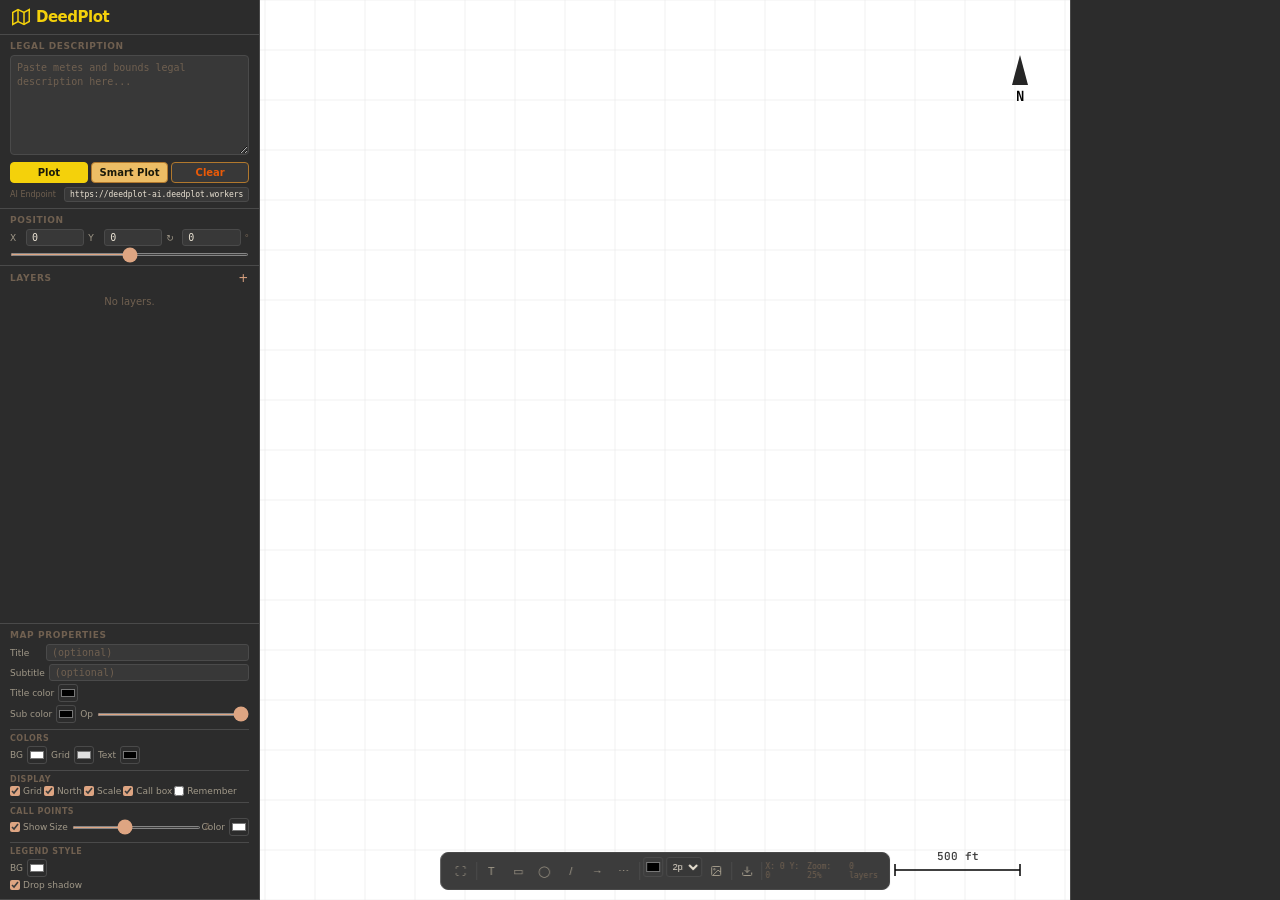
==== commit c1e7187d: "fix: annotation delete on right-click, leader lines, updates with UI buttons, new modals for images/" ====
--- a/index.html
+++ b/index.html
@@ -4,6 +4,9 @@
     <meta charset="UTF-8" />
     <meta name="viewport" content="width=device-width, initial-scale=1.0" />
     <title>DeedPlot — Metes &amp; Bounds Parcel Plotter</title>
+    <link rel="preconnect" href="https://fonts.googleapis.com">
+    <link rel="preconnect" href="https://fonts.gstatic.com" crossorigin>
+    <link href="https://fonts.googleapis.com/css2?family=Inter:wght@100;400;600;700;900&family=JetBrains+Mono:wght@400;700&family=Merriweather:ital,wght@0,400;0,700;1,400&family=Oswald:wght@400;600;700&family=Playfair+Display:ital,wght@0,400;0,700;1,400&family=Raleway:wght@100;400;600;700;900&family=Source+Sans+3:ital,wght@0,400;0,600;0,700;1,400&family=Nunito:wght@400;600;700;900&family=PT+Serif:ital,wght@0,400;0,700;1,400&family=Fira+Code:wght@400;700&family=Lora:ital,wght@0,400;0,700;1,400&family=Roboto+Slab:wght@100;400;700;900&display=swap" rel="stylesheet">
     <style>
       :root {
         --dp-bg: #2c2c2c;
@@ -221,14 +224,14 @@
         border-color: var(--dp-btn-primary);
       }
       .bt-ai {
-        background: #1d6e30;
-        color: var(--dp-accent2);
-        border-color: #2a8c3a;
+        background: #ecbd65;
+        color: #1a1a0a;
+        border-color: #b1782d;
       }
       .bt-x {
         background: var(--dp-field);
-        color: var(--dp-text2);
-        border-color: var(--dp-border-lt);
+        color: #e95a08;
+        border-color: #b1782d;
       }
       .bt:hover {
         filter: brightness(1.1);
@@ -376,64 +379,6 @@
         margin-bottom: 2px;
         padding-top: 4px;
         border-top: 1px solid var(--dp-border-lt);
-      }
-
-      /* Annotation items */
-      .anno-item {
-        display: flex;
-        flex-direction: column;
-        gap: 3px;
-        background: var(--dp-field);
-        border: 1px solid var(--dp-border-lt);
-        border-radius: 3px;
-        padding: 4px;
-        margin-bottom: 4px;
-        font-size: 10px;
-      }
-      .anno-item-header {
-        display: flex;
-        align-items: center;
-        gap: 3px;
-        width: 100%;
-      }
-      .anno-item input[type="text"] {
-        flex: 1;
-        background: var(--dp-field);
-        border: 1px solid var(--dp-border-lt);
-        color: var(--dp-text);
-        font-family: "SF Mono", Menlo, monospace;
-        font-size: 10px;
-        outline: none;
-        min-width: 0;
-        padding: 4px 6px;
-        border-radius: 3px;
-      }
-      .anno-item input[type="text"]:focus {
-        border-color: var(--dp-icon);
-        background: var(--dp-bg3);
-      }
-      .anno-item-controls {
-        display: grid;
-        grid-template-columns: 1fr 1fr;
-        gap: 4px;
-      }
-      .anno-item-delete {
-        background: transparent;
-        border: 1px solid var(--dp-danger);
-        color: var(--dp-danger);
-        cursor: pointer;
-        font-size: 11px;
-        padding: 2px 6px;
-        line-height: 1;
-        border-radius: 3px;
-        flex-shrink: 0;
-        min-width: 24px;
-        text-align: center;
-      }
-      .anno-item-delete:hover {
-        color: #ff6666;
-        background: rgba(239, 68, 68, 0.1);
-        border-color: #ff6666;
       }
 
       /* Floating toolbar */
@@ -556,7 +501,7 @@
         line-height: 1.4;
       }
 
-      /* Popover for annotations/bg */
+      /* Popovers */
       .popover {
         position: fixed;
         background: var(--dp-bg);
@@ -644,6 +589,393 @@
       .hidden {
         display: none !important;
       }
+/* ═══ ANNOTATION MODAL ═══ */
+.anno-overlay {
+  position: fixed;
+  inset: 0;
+  background: rgba(0,0,0,0.55);
+  display: none;
+  align-items: center;
+  justify-content: center;
+  z-index: 200;
+}
+.anno-overlay.show { display: flex; }
+
+.anno-modal {
+  width: 380px;
+  max-height: 90vh;
+  background: #2C2C2C;
+  border-radius: 20px;
+  border: 1px solid #000;
+  display: flex;
+  flex-direction: column;
+  overflow: hidden;
+  font-family: -apple-system, 'SF Pro Text', system-ui, sans-serif;
+}
+.anno-modal-header {
+  display: flex;
+  justify-content: space-between;
+  align-items: center;
+  padding: 10px 20px;
+  flex-shrink: 0;
+}
+.anno-modal-header .spacer { width: 26px; }
+.anno-modal-header .title {
+  font-size: 20px;
+  font-weight: 700;
+  color: #EBE3D4;
+}
+.anno-close-btn {
+  width: 26px; height: 26px;
+  background: none; border: none; cursor: pointer;
+  display: flex; align-items: center; justify-content: center;
+}
+.anno-close-btn svg { stroke: #E8BF1B; }
+.anno-modal-divider { height: 1px; background: #E8BF1B; flex-shrink: 0; }
+
+.anno-modal-body {
+  padding: 12px 16px 16px;
+  display: flex; flex-direction: column; gap: 8px;
+  overflow-y: auto;
+}
+
+.anno-textarea {
+  background: #EBE3D4;
+  border-radius: 8px; border: 1px solid #000;
+  padding: 12px; min-height: 160px;
+  color: #000; font-size: 18px;
+  outline: none; resize: none; width: 100%;
+  line-height: 1.4; font-family: 'Inter', sans-serif;
+}
+
+.anno-control-row { display: flex; justify-content: space-between; align-items: flex-end; }
+
+.anno-color-group label {
+  display: block; font-size: 11px; color: #EBE3D4;
+  margin-bottom: 2px; margin-left: 4px;
+}
+.anno-color-control { display: flex; gap: 2px; position: relative; }
+.anno-swatch-area {
+  display: flex; align-items: center;
+  background: #383838; border-radius: 4px 0 0 4px;
+  padding: 3px 8px 3px 6px; gap: 5px;
+  cursor: pointer; position: relative;
+}
+.anno-swatch-area:hover { background: #444; }
+.anno-color-dot {
+  width: 14px; height: 14px; border-radius: 50%;
+  border: 1px solid #555; flex-shrink: 0;
+}
+.anno-color-hex {
+  font-size: 12px; font-family: 'SF Mono', Menlo, monospace; color: #EBE3D4;
+}
+.anno-swatch-area input[type="color"] {
+  position: absolute; inset: 0; opacity: 0;
+  width: 100%; height: 100%; cursor: pointer; border: none;
+}
+.anno-opacity-btn {
+  background: #383838; border-radius: 0 4px 4px 0;
+  padding: 3px 6px; border: none; cursor: pointer;
+  color: #EBE3D4; font-size: 12px; font-family: inherit;
+}
+.anno-opacity-btn:hover { background: #444; }
+.anno-opacity-popup {
+  position: absolute; top: calc(100% + 4px); left: 0;
+  background: #333; border: 1px solid #555; border-radius: 6px;
+  padding: 8px 10px; z-index: 210; display: none; width: 140px;
+}
+.anno-opacity-popup.show { display: flex; align-items: center; gap: 6px; }
+.anno-opacity-popup input[type="range"] { flex: 1; accent-color: #E8BF1B; height: 3px; }
+.anno-opacity-popup span { font-size: 11px; color: #EBE3D4; min-width: 30px; text-align: right; }
+
+.anno-post-btn {
+  border: 2px solid #E8BF1B; border-radius: 16px;
+  padding: 4px 18px; background: none; cursor: pointer;
+  color: #E8BF1B; font-size: 16px; font-weight: 700;
+  font-family: inherit; transition: background 0.15s;
+}
+.anno-post-btn:hover { background: rgba(232,191,27,0.12); }
+
+.anno-bg-row { display: flex; align-items: flex-end; gap: 8px; }
+.anno-bg-toggle {
+  display: flex; align-items: center; gap: 4px;
+  font-size: 11px; color: #EBE3D4; cursor: pointer; margin-bottom: 2px;
+}
+.anno-bg-toggle input { width: 12px; height: 12px; accent-color: #E8BF1B; }
+
+.anno-dropdown-wrap { position: relative; }
+.anno-dropdown-btn {
+  display: flex; align-items: center; justify-content: space-between;
+  width: 100%; background: transparent;
+  border: 1px solid #EBE3D4; border-radius: 5px;
+  padding: 6px 10px; cursor: pointer;
+  color: #EBE3D4; font-family: inherit; font-size: 15px; text-align: left;
+}
+.anno-dropdown-btn:hover { background: rgba(235,227,212,0.06); }
+.anno-dropdown-btn.open { border-color: #E8BF1B; }
+.anno-dropdown-btn svg { flex-shrink: 0; transition: transform 0.15s; }
+.anno-dropdown-btn.open svg { transform: rotate(180deg); }
+
+.anno-dropdown-menu {
+  position: absolute; left: 0; right: 0;
+  background: #333; border: 1px solid #555; border-radius: 6px;
+  padding: 4px 0; z-index: 210; display: none;
+  max-height: 220px; overflow-y: auto;
+}
+.anno-dropdown-menu.above { bottom: calc(100% + 4px); }
+.anno-dropdown-menu.show { display: block; }
+.anno-dropdown-menu::-webkit-scrollbar { width: 4px; }
+.anno-dropdown-menu::-webkit-scrollbar-thumb { background: #555; border-radius: 2px; }
+.anno-dropdown-item {
+  padding: 6px 14px; font-size: 14px; color: #EBE3D4;
+  cursor: pointer; white-space: nowrap;
+}
+.anno-dropdown-item:hover { background: rgba(232,191,27,0.15); }
+.anno-dropdown-sep { height: 1px; background: #555; margin: 4px 10px; }
+
+.anno-font-row { display: flex; gap: 6px; }
+.anno-font-row .anno-dropdown-wrap:first-child { flex: 1; }
+.anno-font-row .anno-dropdown-wrap:last-child { width: 75px; }
+.anno-font-row .anno-dropdown-btn { font-size: 13px; padding: 5px 8px; }
+
+/* ═══ DELETE CTA ═══ */
+.anno-delete-cta {
+  position: absolute;
+  display: none;
+  align-items: center;
+  gap: 6px;
+  background: #333;
+  border: 1px solid #555;
+  border-radius: 20px;
+  padding: 5px 12px 5px 6px;
+  z-index: 60;
+  cursor: pointer;
+  white-space: nowrap;
+  transform: translate(-50%, -100%);
+  margin-top: -8px;
+  box-shadow: 0 2px 8px rgba(0,0,0,0.4);
+}
+.anno-delete-cta.show { display: flex; }
+.anno-delete-cta:hover { background: #3a3a3a; }
+.anno-delete-cta .x-icon {
+  width: 20px; height: 20px;
+  background: #E8BF1B;
+  border-radius: 50%;
+  display: flex; align-items: center; justify-content: center;
+  flex-shrink: 0;
+}
+.anno-delete-cta .x-icon svg { stroke: #1a1a0a; }
+.anno-delete-cta span {
+  font-size: 14px; font-weight: 600; color: #EBE3D4;
+}
+/* ═══ DROP SHADOW MODAL ═══ */
+.ds-overlay {
+  position: fixed; inset: 0;
+  background: rgba(0,0,0,0.55);
+  display: none;
+  z-index: 200;
+}
+.ds-overlay.show { display: block; }
+
+.ds-modal {
+  width: 420px;
+  background: #2C2C2C;
+  border-radius: 20px;
+  border: 1px solid #000;
+  display: flex;
+  flex-direction: column;
+  overflow: hidden;
+  position: absolute;
+}
+.ds-modal-header {
+  display: flex;
+  justify-content: space-between;
+  align-items: center;
+  padding: 10px 20px;
+  cursor: grab;
+  user-select: none;
+}
+.ds-modal-header:active { cursor: grabbing; }
+.ds-modal-header .spacer { width: 26px; }
+.ds-modal-header .title {
+  font-size: 22px; font-weight: 800; color: #EBE3D4;
+}
+.ds-close-btn {
+  width: 26px; height: 26px;
+  background: none; border: none; cursor: pointer;
+  display: flex; align-items: center; justify-content: center;
+}
+.ds-close-btn svg { stroke: #E8BF1B; }
+.ds-modal-divider { height: 2px; background: #E8BF1B; margin: 0 8px; }
+
+.ds-modal-body {
+  padding: 14px 18px 20px;
+  display: flex; flex-direction: column; gap: 12px;
+}
+
+.ds-slider-group {
+  display: flex; flex-direction: column; gap: 3px;
+}
+.ds-slider-label {
+  font-size: 13px; color: #f4e2e2; font-weight: 400;
+}
+.ds-slider-row {
+  display: flex; align-items: center; gap: 10px;
+}
+.ds-slider-row input[type="range"] {
+  flex: 1; height: 8px;
+  -webkit-appearance: none; appearance: none;
+  background: linear-gradient(90deg, #E8BF1B var(--pct, 50%), #8b8585 var(--pct, 50%));
+  border-radius: 20px; border: 1px solid #1e1e1e;
+  outline: none; cursor: pointer;
+}
+.ds-slider-row input[type="range"]::-webkit-slider-thumb {
+  -webkit-appearance: none; appearance: none;
+  width: 18px; height: 18px;
+  background: #e86d15; border-radius: 50%;
+  border: 0.5px solid #000; cursor: pointer;
+}
+.ds-slider-row input[type="range"]::-moz-range-thumb {
+  width: 18px; height: 18px;
+  background: #e86d15; border-radius: 50%;
+  border: 0.5px solid #000; cursor: pointer;
+}
+.ds-slider-val {
+  font-size: 13px; color: #EBE3D4;
+  background: #383838; border-radius: 4px;
+  padding: 2px 6px; text-align: center;
+  border: 1px solid transparent;
+  outline: none; font-family: inherit; width: 56px;
+}
+.ds-slider-val:focus {
+  border-color: #E8BF1B; background: #2C2C2C;
+}
+
+.ds-remove-btn {
+  background: #E8BF1B; color: #1a1a0a;
+  border: none; border-radius: 6px;
+  padding: 5px 18px; font-size: 13px;
+  font-weight: 700; cursor: pointer; font-family: inherit;
+}
+.ds-remove-btn:hover { filter: brightness(1.1); }
+/* ═══ IMAGE MODAL ═══ */
+.img-overlay {
+  position: fixed; inset: 0;
+  background: rgba(0,0,0,0.55);
+  display: none;
+  z-index: 200;
+}
+.img-overlay.show { display: block; }
+
+.img-modal {
+  width: 420px;
+  background: #2C2C2C;
+  border-radius: 20px;
+  border: 1px solid #000;
+  display: flex;
+  flex-direction: column;
+  overflow: hidden;
+  position: absolute;
+}
+.img-modal-header {
+  display: flex;
+  justify-content: space-between;
+  align-items: center;
+  padding: 10px 20px;
+  cursor: grab;
+  user-select: none;
+}
+.img-modal-header:active { cursor: grabbing; }
+.img-modal-header .spacer { width: 26px; }
+.img-modal-header .title {
+  font-size: 22px; font-weight: 800; color: #EBE3D4;
+}
+.img-close-btn {
+  width: 26px; height: 26px;
+  background: none; border: none; cursor: pointer;
+  display: flex; align-items: center; justify-content: center;
+}
+.img-close-btn svg { stroke: #E8BF1B; }
+.img-modal-divider { height: 2px; background: #E8BF1B; margin: 0 8px; }
+
+.img-modal-body {
+  padding: 14px 18px 20px;
+  display: flex; flex-direction: column; gap: 14px;
+}
+
+.img-row {
+  display: flex; align-items: center; gap: 8px;
+}
+.img-row-label {
+  font-size: 13px; color: #EBE3D4; font-weight: 400; min-width: 30px;
+}
+.img-thumb {
+  width: 18px; height: 18px;
+  background: #d9d9d9; border: 0.5px solid #000;
+  flex-shrink: 0; background-size: cover; background-position: center;
+}
+.img-thumb.has-img { border-color: #E8BF1B; }
+.img-name {
+  font-size: 13px; color: #EBE3D4;
+  flex: 1; overflow: hidden; text-overflow: ellipsis; white-space: nowrap;
+}
+.img-opacity-val {
+  font-size: 13px; color: #EBE3D4;
+  background: #383838; border-radius: 4px;
+  padding: 2px 6px; min-width: 40px; text-align: center;
+  border: 1px solid transparent;
+  outline: none; font-family: inherit; width: 52px;
+}
+.img-opacity-val:focus {
+  border-color: #E8BF1B; background: #2C2C2C;
+}
+
+.img-icon-btn {
+  width: 26px; height: 26px;
+  border-radius: 50%;
+  border: 1px solid #EBE3D4;
+  background: none;
+  cursor: pointer;
+  display: flex; align-items: center; justify-content: center;
+  flex-shrink: 0;
+  transition: background 0.12s;
+}
+.img-icon-btn:hover { background: rgba(235,227,212,0.1); }
+.img-icon-btn svg { stroke: #fff; fill: none; }
+.img-icon-btn.eye-btn.off { opacity: 0.4; }
+
+.img-slider-group { display: flex; flex-direction: column; gap: 3px; }
+.img-slider-label { font-size: 13px; color: #f4e2e2; font-weight: 400; }
+.img-slider-row { display: flex; align-items: center; gap: 10px; }
+.img-slider-row input[type="range"] {
+  flex: 1; height: 8px;
+  -webkit-appearance: none; appearance: none;
+  background: linear-gradient(90deg, #E8BF1B var(--pct, 50%), #8b8585 var(--pct, 50%));
+  border-radius: 20px; border: 1px solid #1e1e1e;
+  outline: none; cursor: pointer;
+}
+.img-slider-row input[type="range"]::-webkit-slider-thumb {
+  -webkit-appearance: none; appearance: none;
+  width: 18px; height: 18px;
+  background: #e86d15; border-radius: 50%;
+  border: 0.5px solid #000; cursor: pointer;
+}
+.img-slider-row input[type="range"]::-moz-range-thumb {
+  width: 18px; height: 18px;
+  background: #e86d15; border-radius: 50%;
+  border: 0.5px solid #000; cursor: pointer;
+}
+.img-slider-val {
+  font-size: 13px; color: #EBE3D4;
+  background: #383838; border-radius: 4px;
+  padding: 2px 6px; text-align: center;
+  border: 1px solid transparent;
+  outline: none; font-family: inherit; width: 72px;
+}
+.img-slider-val:focus {
+  border-color: #E8BF1B; background: #2C2C2C;
+}
+.img-hidden-input { display: none; }
     </style>
   </head>
   <body>
@@ -904,6 +1236,39 @@
               Remember
             </label>
           </div>
+          <div class="sec-label">Call Points</div>
+          <div style="display:flex;flex-wrap:wrap;gap:2px;margin-top:2px;align-items:center">
+            <label class="ck"
+              ><input
+                type="checkbox"
+                id="cpShow"
+                checked
+                onchange="callPointStyle.show=this.checked;redraw()"
+              />Show</label
+            >
+            <div class="ir" style="margin:0;flex:1;min-width:80px">
+              <label>Size</label>
+              <input
+                type="range"
+                id="cpRadius"
+                min="0"
+                max="10"
+                value="4"
+                step="1"
+                oninput="callPointStyle.radius=+this.value;$('cpRadiusV').textContent=this.value;redraw()"
+              />
+              <span id="cpRadiusV" style="font-size:8px;color:var(--dp-text3);min-width:12px">4</span>
+            </div>
+            <div class="ir" style="margin:0">
+              <label>Color</label>
+              <input
+                type="color"
+                id="cpColor"
+                value="#ffffff"
+                oninput="callPointStyle.color=this.value;redraw()"
+              />
+            </div>
+          </div>
           <div class="sec-label">Legend style</div>
           <div class="ir">
             <label>BG</label>
@@ -929,12 +1294,6 @@
             />
             Drop shadow
           </label>
-          <div class="br" style="margin-top: 6px">
-            <button class="btn sm" onclick="exportPNG(false)">
-              Export PNG
-            </button>
-            <button class="btn sm" onclick="exportMABF()">Export MABF</button>
-          </div>
         </div>
       </div>
 
@@ -952,8 +1311,8 @@
           <div class="ftb-sep"></div>
           <button
             class="ftb-b"
-            onclick="addAnnotation()"
-            title="Add text annotation"
+            onclick="openAnnoModal()"
+            title="Add annotation"
           >
             T
           </button>
@@ -1018,8 +1377,9 @@
           </select>
           <button
             class="ftb-b"
-            onclick="document.getElementById('bgInput').click()"
+            onclick="toggleBgImageUI()"
             title="Background image"
+            id="bgImgBtn"
           >
             <svg
               width="12"
@@ -1096,199 +1456,11 @@
           </div>
         </div>
 
-        <!-- Annotation popover with full controls -->
-        <div class="popover" id="annoPopover">
-          <div class="sec-t">Text annotations <span class="sec-plus" onclick="$('annoPopover').classList.remove('show')" title="Close" style="cursor:pointer;font-size:14px;font-weight:700">&times;</span></div>
-          <div
-            id="annoList"
-            style="max-height: 200px; overflow-y: auto; margin-bottom: 4px"
-          ></div>
-          <button
-            class="btn sm"
-            onclick="addAnnotation()"
-            style="margin-top: 3px; width: 100%"
-          >
-            + Add Text
-          </button>
-        </div>
-
-        <!-- BG Image popover -->
-        <div class="popover" id="bgPopover">
-          <div class="sec-t">Background image</div>
-          <div class="ir">
-            <label>Opacity</label
-            ><input
-              type="range"
-              id="bgAlpha"
-              min="0"
-              max="100"
-              value="40"
-              oninput="
-                bgS.alpha = this.value / 100;
-                redraw();
-              "
-            />
-          </div>
-          <div class="ir">
-            <label>Scale</label
-            ><input
-              type="range"
-              id="bgScale"
-              min="1"
-              max="2000"
-              value="100"
-              oninput="
-                bgS.scale = this.value / 100;
-                redraw();
-              "
-            /><span
-              id="bgScaleV"
-              style="font-size: 8px; color: var(--dp-text3); min-width: 28px"
-              >100%</span
-            >
-          </div>
-          <div class="ir">
-            <label>Rot</label
-            ><input
-              type="range"
-              id="bgRot"
-              min="-180"
-              max="180"
-              value="0"
-              oninput="
-                bgS.rotation = +this.value;
-                redraw();
-              "
-            /><span
-              id="bgRotV"
-              style="font-size: 8px; color: var(--dp-text3); min-width: 20px"
-              >0°</span
-            >
-          </div>
-          <div class="ir">
-            <label>Fine</label
-            ><input
-              type="range"
-              id="bgRotFine"
-              min="-50"
-              max="50"
-              value="0"
-              step="1"
-              oninput="
-                bgS.rotFine = this.value / 10;
-                redraw();
-              "
-            /><span
-              id="bgRotFineV"
-              style="font-size: 8px; color: var(--dp-text3); min-width: 24px"
-              >0.0°</span
-            >
-          </div>
-          <label class="ck" style="margin-top: 3px"
-            ><input
-              type="checkbox"
-              id="bgShow"
-              checked
-              onchange="
-                bgS.show = this.checked;
-                redraw();
-              "
-            />
-            Show</label
-          >
-          <button
-            class="btn sm danger"
-            onclick="clearBgImage()"
-            style="margin-top: 3px; width: 100%"
-          >
-            Remove
-          </button>
-        </div>
-
-        <!-- Drop shadow popover for Effects -->
-        <div class="popover" id="dropShadowPopover">
-          <div class="sec-t">Drop shadow <span class="sec-plus" onclick="$('dropShadowPopover').classList.remove('show')" title="Close" style="cursor:pointer;font-size:14px;font-weight:700">&times;</span></div>
-          <div class="ir">
-            <label>X</label
-            ><input
-              type="number"
-              class="inp"
-              id="shadowX"
-              min="-20"
-              max="20"
-              value="2"
-              style="width:50px"
-              oninput="
-                updateDropShadow();
-                redraw();
-              "
-            />
-          </div>
-          <div class="ir">
-            <label>Y</label
-            ><input
-              type="number"
-              class="inp"
-              id="shadowY"
-              min="-20"
-              max="20"
-              value="2"
-              style="width:50px"
-              oninput="
-                updateDropShadow();
-                redraw();
-              "
-            />
-          </div>
-          <div class="ir">
-            <label>Blur</label
-            ><input
-              type="number"
-              class="inp"
-              id="shadowBlur"
-              min="0"
-              max="20"
-              value="4"
-              style="width:50px"
-              oninput="
-                updateDropShadow();
-                redraw();
-              "
-            />
-          </div>
-          <div class="ir">
-            <label>Color</label
-            ><input
-              type="color"
-              id="shadowColor"
-              value="#000000"
-              oninput="
-                updateDropShadow();
-                redraw();
-              "
-            /><label>Op</label
-            ><input
-              type="number"
-              class="inp"
-              id="shadowAlpha"
-              min="0"
-              max="100"
-              value="30"
-              style="width:50px"
-              oninput="
-                updateDropShadow();
-                redraw();
-              "
-            />
-          </div>
-          <button
-            class="btn sm danger"
-            onclick="removeDropShadow()"
-            style="margin-top: 6px; width: 100%"
-          >
-            Remove shadow
-          </button>
-        </div>
+
+        <!-- Hidden checkbox for bgShow state (used by image modal) -->
+        <input type="checkbox" id="bgShow" checked style="display:none"
+          onchange="bgS.show=this.checked;redraw();">
+
       </div>
 
       <!-- RIGHT PANEL (context-sensitive) -->
@@ -1623,12 +1795,31 @@
           <div class="sec">
             <div class="sec-label">Effects</div>
             <button
-              class="btn sm"
-              onclick="toggleDropShadowPopover()"
-              style="width: 100%; margin-top: 2px"
+              onclick="openDsModal()"
+              style="width:100%;margin-top:2px;padding:5px 0;border-radius:6px;border:none;background:#E8BF1B;color:#1a1a0a;font-size:11px;font-weight:700;cursor:pointer;font-family:inherit;"
             >
-              Drop shadow...
+              Drop Shadow
             </button>
+          </div>
+          <div class="sec">
+            <div class="sec-label">Annotations</div>
+            <button
+              onclick="openAnnoModal()"
+              style="width:100%;margin-top:2px;padding:5px 0;border-radius:6px;border:none;background:#E8BF1B;color:#1a1a0a;font-size:11px;font-weight:700;cursor:pointer;font-family:inherit;"
+            >
+              Add Note
+            </button>
+          </div>
+          <div class="sec">
+            <div class="sec-label">Image</div>
+            <button
+              id="imgSettingsBtn"
+              onclick="openImageModal()"
+              style="width:100%;margin-top:2px;padding:5px 0;border-radius:6px;border:none;background:#E8BF1B;color:#1a1a0a;font-size:11px;font-weight:700;cursor:pointer;font-family:inherit;display:none;"
+            >
+              Image Settings
+            </button>
+            <div id="imgSettingsHint" style="font-size:9px;color:var(--dp-text3);margin-top:2px;">Load an image first</div>
           </div>
           <div
             class="br"
@@ -1639,10 +1830,18 @@
               margin-bottom: 10px;
             "
           >
-            <button class="btn sm" onclick="exportPNG(false)">
+            <button
+              onclick="exportPNG(false)"
+              style="flex:1;padding:5px 0;border-radius:6px;border:1px solid #b1782d;background:#ecbd65;color:#1a1a0a;font-size:10px;font-weight:600;cursor:pointer;font-family:inherit;"
+            >
               Export PNG
             </button>
-            <button class="btn sm" onclick="exportMABF()">Export MABF</button>
+            <button
+              onclick="exportMABF()"
+              style="flex:1;padding:5px 0;border-radius:6px;border:1px solid #b1782d;background:#ecbd65;color:#1a1a0a;font-size:10px;font-weight:600;cursor:pointer;font-family:inherit;"
+            >
+              Export MABF
+            </button>
           </div>
           <div class="sec">
             <div class="sec-label">Call schedule</div>
@@ -1665,8 +1864,10 @@
     <div class="toast" id="toast"></div>
 
     <script>
+
+      // ── state ──
       const $ = (id) => document.getElementById(id);
-
+      
       // ═══════════════ STATE ═══════════════
       let tracts = [],
         activeTractIdx = -1;
@@ -1676,7 +1877,6 @@
       let canvas, ctx;
       let dragTarget = null,
         dragOffset = { x: 0, y: 0 };
-      let annotations = [];
       let bgS = {
         img: null,
         show: true,
@@ -1692,6 +1892,11 @@
         bgColor: "#ffffff",
         dropShadow: true,
       };
+      let callPointStyle = {
+        show: true,
+        radius: 4,
+        color: "#ffffff",
+      };
       let currentDrawMode = null; // 'rect', 'circle', 'line', 'arrow', 'dashedLine', or null
       let drawStart = null; // { x, y } for shape drawing
       let dropShadow = {
@@ -1701,7 +1906,7 @@
         color: "#000000",
         alpha: 0.3,
       };
-
+      
       // Undo
       let undoStack = [],
         MAX_UNDO = 50;
@@ -1725,9 +1930,9 @@
           return;
         }
         const s = undoStack.pop();
-        annotations = s.annotations;
         activeTractIdx = s.activeTractIdx;
         legendPos = s.legendPos;
+        if (s.annotations) annotations = s.annotations;
         tracts = s.tracts.map((t) => {
           t.calls = t.calls.map((c) => {
             c.toRad = makeToRad(c.quad, c.deg, c.min, c.sec, c.dir);
@@ -1739,11 +1944,1008 @@
         updateTractList();
         updateProps();
         updateCallSchedule();
-        updateAnnoList();
         redraw();
         showToast("Undo");
       }
 
+
+      // ── helpers ──
+      // ═══════════════ HELPERS ═══════════════
+      function roundRect(c, x, y, w, h, r) {
+        c.beginPath();
+        c.moveTo(x + r, y);
+        c.lineTo(x + w - r, y);
+        c.quadraticCurveTo(x + w, y, x + w, y + r);
+        c.lineTo(x + w, y + h - r);
+        c.quadraticCurveTo(x + w, y + h, x + w - r, y + h);
+        c.lineTo(x + r, y + h);
+        c.quadraticCurveTo(x, y + h, x, y + h - r);
+        c.lineTo(x, y + r);
+        c.quadraticCurveTo(x, y, x + r, y);
+        c.closePath();
+      }
+      function getBounds(pts) {
+        let a = Infinity,
+          b = -Infinity,
+          c = Infinity,
+          d = -Infinity;
+        for (const p of pts) {
+          a = Math.min(a, p.x);
+          b = Math.max(b, p.x);
+          c = Math.min(c, p.y);
+          d = Math.max(d, p.y);
+        }
+        return { minX: a, maxX: b, minY: c, maxY: d, w: b - a, h: d - c };
+      }
+      function hexToRgb(h) {
+        return {
+          r: parseInt(h.slice(1, 3), 16),
+          g: parseInt(h.slice(3, 5), 16),
+          b: parseInt(h.slice(5, 7), 16),
+        };
+      }
+      function pointInPoly(x, y, pts) {
+        let inside = false;
+        for (let i = 0, j = pts.length - 1; i < pts.length; j = i++) {
+          const xi = pts[i].x,
+            yi = pts[i].y,
+            xj = pts[j].x,
+            yj = pts[j].y;
+          if (yi > y !== yj > y && x < ((xj - xi) * (y - yi)) / (yj - yi) + xi)
+            inside = !inside;
+        }
+        return inside;
+      }
+      function fitToView() {
+        if (!tracts.length) {
+          redraw();
+          return;
+        }
+        let ap = [];
+        for (const t of tracts) ap.push(...t.coords);
+        if (!ap.length) {
+          redraw();
+          return;
+        }
+        const b = getBounds(ap),
+          c = $("canvasContainer"),
+          W = c.clientWidth || 800,
+          H = c.clientHeight || 600;
+        cam.zoom = Math.min((W * 0.7) / (b.w || 1), (H * 0.7) / (b.h || 1));
+        cam.x = (b.minX + b.maxX) / 2;
+        cam.y = (b.minY + b.maxY) / 2;
+        redraw();
+      }
+      
+      function exportPNG(transparent) {
+        if (transparent) {
+          // Re-render without bg/grid, capture transparent
+          const c = $("canvasContainer"),
+            W = c.clientWidth,
+            H = c.clientHeight;
+          const tmpCanvas = document.createElement("canvas");
+          const dpr = window.devicePixelRatio || 1;
+          tmpCanvas.width = W * dpr;
+          tmpCanvas.height = H * dpr;
+          const origCtx = ctx;
+          const origCanvas = canvas;
+          ctx = tmpCanvas.getContext("2d");
+          ctx.setTransform(dpr, 0, 0, dpr, 0, 0);
+          canvas = tmpCanvas;
+          redraw(true);
+          const link = document.createElement("a");
+          link.download = "parcel_map_transparent.png";
+          link.href = tmpCanvas.toDataURL("image/png");
+          link.click();
+          ctx = origCtx;
+          canvas = origCanvas;
+          redraw();
+          showToast("Transparent PNG exported!");
+        } else {
+          const link = document.createElement("a");
+          link.download = "parcel_map.png";
+          link.href = canvas.toDataURL("image/png");
+          link.click();
+          showToast("PNG exported!");
+        }
+      }
+      
+      function showToast(m) {
+        const t = $("toast");
+        t.textContent = m;
+        t.classList.add("show");
+        setTimeout(() => t.classList.remove("show"), 2000);
+      }
+      
+
+
+      // ── annotations ──
+      // ═══════════════ ANNOTATIONS ═══════════════
+      // State
+      let annotations = [];
+      let annoDeleteTargetIdx = -1;
+      
+      const ANNO_FONTS = [
+        { name: "Inter", family: "'Inter', sans-serif" },
+        { name: "Source Sans 3", family: "'Source Sans 3', sans-serif" },
+        { name: "Raleway", family: "'Raleway', sans-serif" },
+        { name: "Nunito", family: "'Nunito', sans-serif" },
+        { name: "Oswald", family: "'Oswald', sans-serif" },
+        { name: "Merriweather", family: "'Merriweather', serif" },
+        { name: "Playfair Display", family: "'Playfair Display', serif" },
+        { name: "Lora", family: "'Lora', serif" },
+        { name: "PT Serif", family: "'PT Serif', serif" },
+        { name: "Roboto Slab", family: "'Roboto Slab', serif" },
+        { name: "JetBrains Mono", family: "'JetBrains Mono', monospace" },
+        { name: "Fira Code", family: "'Fira Code', monospace" },
+      ];
+      const ANNO_WEIGHTS = [
+        { label: "Thin", value: 100, style: "normal" },
+        { label: "Regular", value: 400, style: "normal" },
+        { label: "Semi Bold", value: 600, style: "normal" },
+        { label: "Bold", value: 700, style: "normal" },
+        { label: "Black", value: 900, style: "normal" },
+        { label: "sep" },
+        { label: "Italic Thin", value: 100, style: "italic" },
+        { label: "Italic Regular", value: 400, style: "italic" },
+      ];
+      const ANNO_SIZES = [8, 12, 16, 20, 24, 32, 64];
+      
+      let annoModalState = {
+        fontFamily: ANNO_FONTS[0],
+        weight: ANNO_WEIGHTS[1],
+        size: 24,
+        textColor: "#000000",
+        textAlpha: 100,
+        bgColor: "#0f1117",
+        bgAlpha: 80,
+        bgEnabled: true,
+      };
+      
+      // ═══ INJECT MODAL HTML ═══
+      function initAnnotations() {
+        // Inject the delete CTA into the canvas container
+        const container = $("canvasContainer");
+        const deleteCta = document.createElement("div");
+        deleteCta.className = "anno-delete-cta";
+        deleteCta.id = "annoDeleteCta";
+        deleteCta.innerHTML = `
+          <div class="x-icon">
+            <svg width="12" height="12" viewBox="0 0 24 24" fill="none" stroke-width="3" stroke-linecap="round">
+              <line x1="6" y1="6" x2="18" y2="18"/><line x1="18" y1="6" x2="6" y2="18"/>
+            </svg>
+          </div>
+          <span>Delete?</span>
+        `;
+        container.appendChild(deleteCta);
+      
+        // Inject the modal overlay
+        const overlay = document.createElement("div");
+        overlay.className = "anno-overlay";
+        overlay.id = "annoOverlay";
+        overlay.innerHTML = `
+          <div class="anno-modal">
+            <div class="anno-modal-header">
+              <div class="spacer"></div>
+              <span class="title">Note</span>
+              <button class="anno-close-btn" id="annoCloseBtn">
+                <svg width="22" height="22" viewBox="0 0 24 24" fill="none" stroke-width="2.5" stroke-linecap="round">
+                  <line x1="6" y1="6" x2="18" y2="18"/><line x1="18" y1="6" x2="6" y2="18"/>
+                </svg>
+              </button>
+            </div>
+            <div class="anno-modal-divider"></div>
+            <div class="anno-modal-body">
+              <textarea class="anno-textarea" id="annoText" placeholder="Type your annotation..."></textarea>
+      
+              <div class="anno-control-row">
+                <div class="anno-color-group">
+                  <label>Text</label>
+                  <div class="anno-color-control">
+                    <div class="anno-swatch-area">
+                      <div class="anno-color-dot" id="annoTextDot" style="background:#000000"></div>
+                      <span class="anno-color-hex" id="annoTextHex">000000</span>
+                      <input type="color" id="annoTextPicker" value="#000000">
+                    </div>
+                    <button class="anno-opacity-btn" id="annoTextOpBtn">100%</button>
+                    <div class="anno-opacity-popup" id="annoTextOpPop">
+                      <input type="range" min="0" max="100" value="100" id="annoTextOpSlider">
+                      <span id="annoTextOpVal">100%</span>
+                    </div>
+                  </div>
+                </div>
+                <button class="anno-post-btn" id="annoPostBtn">POST</button>
+              </div>
+      
+              <div class="anno-bg-row">
+                <div class="anno-color-group" style="flex:1">
+                  <div style="display:flex;align-items:center;gap:6px;margin-bottom:2px;margin-left:4px;">
+                    <label style="margin:0">BG</label>
+                    <label class="anno-bg-toggle" style="margin:0">
+                      <input type="checkbox" id="annoBgEnabled" checked>
+                      <span style="font-size:10px;color:#a09888;">show</span>
+                    </label>
+                  </div>
+                  <div class="anno-color-control">
+                    <div class="anno-swatch-area">
+                      <div class="anno-color-dot" id="annoBgDot" style="background:#0f1117"></div>
+                      <span class="anno-color-hex" id="annoBgHex">0F1117</span>
+                      <input type="color" id="annoBgPicker" value="#0f1117">
+                    </div>
+                    <button class="anno-opacity-btn" id="annoBgOpBtn">80%</button>
+                    <div class="anno-opacity-popup" id="annoBgOpPop">
+                      <input type="range" min="0" max="100" value="80" id="annoBgOpSlider">
+                      <span id="annoBgOpVal">80%</span>
+                    </div>
+                  </div>
+                </div>
+              </div>
+      
+              <div class="anno-dropdown-wrap" id="annoFontWrap">
+                <button class="anno-dropdown-btn" id="annoFontBtn">
+                  <span id="annoFontLabel">Inter</span>
+                  <svg width="14" height="14" viewBox="0 0 24 24" fill="none" stroke="currentColor" stroke-width="2.5" stroke-linecap="round" stroke-linejoin="round"><polyline points="6 9 12 15 18 9"/></svg>
+                </button>
+                <div class="anno-dropdown-menu above" id="annoFontMenu"></div>
+              </div>
+              <div class="anno-font-row">
+                <div class="anno-dropdown-wrap" id="annoWeightWrap">
+                  <button class="anno-dropdown-btn" id="annoWeightBtn">
+                    <span id="annoWeightLabel">Regular</span>
+                    <svg width="12" height="12" viewBox="0 0 24 24" fill="none" stroke="currentColor" stroke-width="2.5" stroke-linecap="round" stroke-linejoin="round"><polyline points="6 9 12 15 18 9"/></svg>
+                  </button>
+                  <div class="anno-dropdown-menu above" id="annoWeightMenu"></div>
+                </div>
+                <div class="anno-dropdown-wrap" id="annoSizeWrap">
+                  <button class="anno-dropdown-btn" id="annoSizeBtn">
+                    <span id="annoSizeLabel">24</span>
+                    <svg width="12" height="12" viewBox="0 0 24 24" fill="none" stroke="currentColor" stroke-width="2.5" stroke-linecap="round" stroke-linejoin="round"><polyline points="6 9 12 15 18 9"/></svg>
+                  </button>
+                  <div class="anno-dropdown-menu above" id="annoSizeMenu"></div>
+                </div>
+              </div>
+            </div>
+          </div>
+        `;
+        document.body.appendChild(overlay);
+      
+        // Wire up events
+        $("annoCloseBtn").addEventListener("click", closeAnnoModal);
+        $("annoPostBtn").addEventListener("click", postAnnotation);
+        $("annoBgEnabled").addEventListener("change", (e) => {
+          annoModalState.bgEnabled = e.target.checked;
+        });
+      
+        setupAnnoColor("annoText", "textColor", "textAlpha");
+        setupAnnoColor("annoBg", "bgColor", "bgAlpha");
+        setupAnnoDropdown(
+          "annoFontWrap",
+          "annoFontBtn",
+          "annoFontMenu",
+          ANNO_FONTS,
+          (f) => {
+            annoModalState.fontFamily = f;
+            $("annoFontLabel").textContent = f.name;
+            applyAnnoTextareaStyles();
+          },
+          (el, f) => {
+            el.textContent = f.name;
+            el.style.fontFamily = f.family;
+          },
+        );
+        setupAnnoDropdown(
+          "annoWeightWrap",
+          "annoWeightBtn",
+          "annoWeightMenu",
+          ANNO_WEIGHTS,
+          (w) => {
+            annoModalState.weight = w;
+            $("annoWeightLabel").textContent = w.label;
+            applyAnnoTextareaStyles();
+          },
+          (el, w) => {
+            el.textContent = w.label;
+            el.style.fontWeight = w.value;
+            el.style.fontStyle = w.style;
+          },
+        );
+        setupAnnoDropdown(
+          "annoSizeWrap",
+          "annoSizeBtn",
+          "annoSizeMenu",
+          ANNO_SIZES,
+          (s) => {
+            annoModalState.size = s;
+            $("annoSizeLabel").textContent = s;
+            applyAnnoTextareaStyles();
+          },
+          (el, s) => {
+            el.textContent = s;
+          },
+        );
+      
+        // Delete CTA — use mousedown so it fires before the document click dismiss
+        deleteCta.addEventListener("mousedown", (e) => {
+          e.stopPropagation();
+          e.preventDefault();
+          if (annoDeleteTargetIdx >= 0 && annoDeleteTargetIdx < annotations.length) {
+            saveUndo();
+            annotations.splice(annoDeleteTargetIdx, 1);
+            redraw();
+          }
+          hideAnnoDeleteCta();
+        });
+      
+        // Dismiss delete CTA on outside click (mousedown to match)
+        document.addEventListener("mousedown", (e) => {
+          if (deleteCta.classList.contains("show") && !deleteCta.contains(e.target)) {
+            hideAnnoDeleteCta();
+          }
+        });
+      }
+      
+      // ═══ MODAL OPEN / CLOSE ═══
+      function openAnnoModal() {
+        $("annoOverlay").classList.add("show");
+        $("annoText").value = "";
+        $("annoText").focus();
+        applyAnnoTextareaStyles();
+      }
+      
+      function closeAnnoModal() {
+        $("annoOverlay").classList.remove("show");
+        closeAllAnnoDropdowns();
+      }
+      
+      function applyAnnoTextareaStyles() {
+        const ta = $("annoText");
+        ta.style.fontFamily = annoModalState.fontFamily.family;
+        ta.style.fontWeight = annoModalState.weight.value;
+        ta.style.fontStyle = annoModalState.weight.style;
+        ta.style.fontSize = annoModalState.size + "px";
+      }
+      
+      // ═══ POST ═══
+      function postAnnotation() {
+        const text = $("annoText").value.trim();
+        if (!text) {
+          showToast("Type some text first");
+          return;
+        }
+      
+        saveUndo();
+        annotations.push({
+          text: text,
+          wx: cam.x,
+          wy: cam.y,
+          fontFamilyName: annoModalState.fontFamily.name,
+          fontFamilyCSS: annoModalState.fontFamily.family,
+          fontWeight: annoModalState.weight.value,
+          fontStyle: annoModalState.weight.style,
+          size: annoModalState.size,
+          textColor: annoModalState.textColor,
+          textAlpha: annoModalState.textAlpha,
+          bgColor: annoModalState.bgColor,
+          bgAlpha: annoModalState.bgAlpha,
+          bgEnabled: annoModalState.bgEnabled,
+        });
+        closeAnnoModal();
+        redraw();
+        showToast("Note posted");
+      }
+      
+      // ═══ DRAW ANNOTATIONS ON CANVAS ═══
+      function drawAnnotations() {
+        for (const a of annotations) {
+          const s = w2s(a.wx, a.wy);
+          const lines = a.text.split("\n");
+          const fontSize = a.size * Math.min(1.5, cam.zoom * 3);
+          const lineHeight = fontSize * 1.3;
+          const totalHeight = lines.length * lineHeight;
+      
+          ctx.save();
+          const fontStyleStr =
+            (a.fontStyle === "italic" ? "italic " : "") +
+            a.fontWeight +
+            " " +
+            fontSize +
+            "px " +
+            a.fontFamilyCSS;
+          ctx.font = fontStyleStr;
+      
+          let maxW = 0;
+          for (const ln of lines) {
+            const w = ctx.measureText(ln).width;
+            if (w > maxW) maxW = w;
+          }
+      
+          const padX = 8,
+            padY = 5;
+          const boxW = maxW + padX * 2;
+          const boxH = totalHeight + padY * 2;
+      
+          // Store screen-space hit area for interaction
+          a._sx = s.x;
+          a._sy = s.y;
+          a._hitW = boxW;
+          a._hitH = boxH;
+      
+          // BG box
+          if (a.bgEnabled) {
+            const br = parseInt(a.bgColor.slice(1, 3), 16);
+            const bg = parseInt(a.bgColor.slice(3, 5), 16);
+            const bb = parseInt(a.bgColor.slice(5, 7), 16);
+            ctx.fillStyle =
+              "rgba(" + br + "," + bg + "," + bb + "," + a.bgAlpha / 100 + ")";
+            roundRect(ctx, s.x - boxW / 2, s.y - boxH / 2, boxW, boxH, 4);
+            ctx.fill();
+          }
+      
+          // Text
+          const tr = parseInt(a.textColor.slice(1, 3), 16);
+          const tg = parseInt(a.textColor.slice(3, 5), 16);
+          const tb = parseInt(a.textColor.slice(5, 7), 16);
+          ctx.fillStyle =
+            "rgba(" + tr + "," + tg + "," + tb + "," + a.textAlpha / 100 + ")";
+          ctx.textAlign = "center";
+          ctx.textBaseline = "top";
+      
+          const startY = s.y - totalHeight / 2;
+          for (let i = 0; i < lines.length; i++) {
+            ctx.fillText(lines[i], s.x, startY + i * lineHeight);
+          }
+          ctx.restore();
+        }
+      }
+      
+      // ═══ HIT TEST ═══
+      function hitTestAnno(sx, sy) {
+        for (let i = annotations.length - 1; i >= 0; i--) {
+          const a = annotations[i];
+          if (a._sx === undefined) continue;
+          const hw = (a._hitW || 60) / 2,
+            hh = (a._hitH || 20) / 2;
+          if (
+            sx >= a._sx - hw &&
+            sx <= a._sx + hw &&
+            sy >= a._sy - hh &&
+            sy <= a._sy + hh
+          ) {
+            return i;
+          }
+        }
+        return -1;
+      }
+      
+      // ═══ DELETE CTA ═══
+      function showAnnoDeleteCta(anno) {
+        const cta = $("annoDeleteCta");
+        cta.style.left = anno._sx + "px";
+        cta.style.top = anno._sy - (anno._hitH || 20) / 2 + "px";
+        cta.classList.add("show");
+      }
+      
+      function hideAnnoDeleteCta() {
+        $("annoDeleteCta").classList.remove("show");
+        annoDeleteTargetIdx = -1;
+      }
+      
+      // ═══ COLOR HELPER ═══
+      function setupAnnoColor(prefix, stateKey, alphaKey) {
+        const picker = $(prefix + "Picker");
+        const dot = $(prefix + "Dot");
+        const hex = $(prefix + "Hex");
+        const opBtn = $(prefix + "OpBtn");
+        const opPop = $(prefix + "OpPop");
+        const opSlider = $(prefix + "OpSlider");
+        const opVal = $(prefix + "OpVal");
+      
+        picker.addEventListener("input", (e) => {
+          annoModalState[stateKey] = e.target.value;
+          dot.style.background = e.target.value;
+          hex.textContent = e.target.value.slice(1).toUpperCase();
+        });
+        opBtn.addEventListener("click", (e) => {
+          e.stopPropagation();
+          closeAllAnnoDropdowns();
+          opPop.classList.toggle("show");
+        });
+        opSlider.value = annoModalState[alphaKey];
+        opVal.textContent = annoModalState[alphaKey] + "%";
+        opBtn.textContent = annoModalState[alphaKey] + "%";
+        opSlider.addEventListener("input", (e) => {
+          annoModalState[alphaKey] = parseInt(e.target.value);
+          opBtn.textContent = annoModalState[alphaKey] + "%";
+          opVal.textContent = annoModalState[alphaKey] + "%";
+        });
+      }
+      
+      // ═══ DROPDOWN HELPER ═══
+      function closeAllAnnoDropdowns() {
+        document
+          .querySelectorAll(".anno-dropdown-menu")
+          .forEach((m) => m.classList.remove("show"));
+        document
+          .querySelectorAll(".anno-dropdown-btn")
+          .forEach((b) => b.classList.remove("open"));
+        document
+          .querySelectorAll(".anno-opacity-popup")
+          .forEach((p) => p.classList.remove("show"));
+      }
+      
+      function setupAnnoDropdown(wrapId, btnId, menuId, items, onSelect, renderItem) {
+        const btn = $(btnId);
+        const menu = $(menuId);
+        menu.innerHTML = "";
+        items.forEach((item) => {
+          if (item.label === "sep" || item === "sep") {
+            const sep = document.createElement("div");
+            sep.className = "anno-dropdown-sep";
+            menu.appendChild(sep);
+            return;
+          }
+          const div = document.createElement("div");
+          div.className = "anno-dropdown-item";
+          renderItem(div, item);
+          div.addEventListener("click", (e) => {
+            e.stopPropagation();
+            onSelect(item);
+            closeAllAnnoDropdowns();
+          });
+          menu.appendChild(div);
+        });
+        btn.addEventListener("click", (e) => {
+          e.stopPropagation();
+          const wasOpen = menu.classList.contains("show");
+          closeAllAnnoDropdowns();
+          if (!wasOpen) {
+            menu.classList.add("show");
+            btn.classList.add("open");
+          }
+        });
+      }
+
+
+      // ── dropshadow-modal ──
+      // ═══════════════ DROP SHADOW MODAL ═══════════════
+      
+      function initDsModal() {
+        // Inject modal overlay
+        const overlay = document.createElement("div");
+        overlay.className = "ds-overlay";
+        overlay.id = "dsOverlay";
+        overlay.innerHTML = `
+          <div class="ds-modal" id="dsModal">
+            <div class="ds-modal-header" id="dsHeader">
+              <div class="spacer"></div>
+              <span class="title">Drop Shadow</span>
+              <button class="ds-close-btn" id="dsCloseBtn">
+                <svg width="22" height="22" viewBox="0 0 24 24" fill="none" stroke-width="2.5" stroke-linecap="round">
+                  <line x1="6" y1="6" x2="18" y2="18"/><line x1="18" y1="6" x2="6" y2="18"/>
+                </svg>
+              </button>
+            </div>
+            <div class="ds-modal-divider"></div>
+            <div class="ds-modal-body">
+              <div class="ds-slider-group">
+                <span class="ds-slider-label">X</span>
+                <div class="ds-slider-row">
+                  <input type="range" id="dsmXSlider" min="-20" max="20" value="2" step="1">
+                  <input class="ds-slider-val" id="dsmXVal" value="2">
+                </div>
+              </div>
+              <div class="ds-slider-group">
+                <span class="ds-slider-label">Y</span>
+                <div class="ds-slider-row">
+                  <input type="range" id="dsmYSlider" min="-20" max="20" value="2" step="1">
+                  <input class="ds-slider-val" id="dsmYVal" value="2">
+                </div>
+              </div>
+              <div class="ds-slider-group">
+                <span class="ds-slider-label">Blur</span>
+                <div class="ds-slider-row">
+                  <input type="range" id="dsmBlurSlider" min="0" max="30" value="4" step="1">
+                  <input class="ds-slider-val" id="dsmBlurVal" value="4">
+                </div>
+              </div>
+              <div class="ds-slider-group">
+                <span class="ds-slider-label">Opacity</span>
+                <div class="ds-slider-row">
+                  <input type="range" id="dsmOpSlider" min="0" max="100" value="30" step="1">
+                  <input class="ds-slider-val" id="dsmOpVal" value="30%">
+                </div>
+              </div>
+              <div style="display:flex;align-items:center;justify-content:space-between;margin-top:4px;">
+                <div style="display:flex;align-items:center;gap:2px;">
+                  <div style="position:relative;display:flex;align-items:center;background:#383838;border-radius:4px;padding:3px 8px 3px 6px;gap:5px;cursor:pointer;">
+                    <div id="dsmColorDot" style="width:14px;height:14px;border-radius:50%;border:1px solid #555;background:#000000;flex-shrink:0;"></div>
+                    <span id="dsmColorHex" style="font-size:12px;font-family:'SF Mono',Menlo,monospace;color:#EBE3D4;">000000</span>
+                    <input type="color" id="dsmColorPicker" value="#000000" style="position:absolute;inset:0;opacity:0;width:100%;height:100%;cursor:pointer;border:none;">
+                  </div>
+                </div>
+                <button class="ds-remove-btn" id="dsmRemoveBtn">Remove</button>
+              </div>
+            </div>
+          </div>
+        `;
+        document.body.appendChild(overlay);
+      
+        // Wire events
+        $("dsCloseBtn").addEventListener("click", closeDsModal);
+        $("dsmRemoveBtn").addEventListener("click", dsmRemoveShadow);
+      
+        $("dsmXSlider").addEventListener("input", function() { dsmUpdateFromSlider("x", this); });
+        $("dsmYSlider").addEventListener("input", function() { dsmUpdateFromSlider("y", this); });
+        $("dsmBlurSlider").addEventListener("input", function() { dsmUpdateFromSlider("blur", this); });
+        $("dsmOpSlider").addEventListener("input", function() { dsmUpdateFromSlider("op", this); });
+      
+        $("dsmXVal").addEventListener("change", function() { dsmManual("x", this.value); });
+        $("dsmYVal").addEventListener("change", function() { dsmManual("y", this.value); });
+        $("dsmBlurVal").addEventListener("change", function() { dsmManual("blur", this.value); });
+        $("dsmOpVal").addEventListener("change", function() { dsmManual("op", this.value); });
+      
+        // Enter to commit
+        for (const id of ["dsmXVal","dsmYVal","dsmBlurVal","dsmOpVal"]) {
+          $(id).addEventListener("keydown", function(e) { if (e.key === "Enter") this.blur(); });
+        }
+      
+        $("dsmColorPicker").addEventListener("input", function() {
+          const t = tracts[activeTractIdx];
+          if (!t || !t.dropShadow) return;
+          t.dropShadow.color = this.value;
+          $("dsmColorDot").style.background = this.value;
+          $("dsmColorHex").textContent = this.value.slice(1).toUpperCase();
+          redraw();
+        });
+      
+        // Draggable
+        let dragging = false, dOff = { x: 0, y: 0 };
+        const modal = $("dsModal"), header = $("dsHeader");
+        header.addEventListener("mousedown", function(e) {
+          if (e.target.closest(".ds-close-btn")) return;
+          dragging = true;
+          const rect = modal.getBoundingClientRect();
+          dOff = { x: e.clientX - rect.left, y: e.clientY - rect.top };
+          e.preventDefault();
+        });
+        window.addEventListener("mousemove", function(e) {
+          if (!dragging) return;
+          let nx = e.clientX - dOff.x, ny = e.clientY - dOff.y;
+          nx = Math.max(0, Math.min(window.innerWidth - modal.offsetWidth, nx));
+          ny = Math.max(0, Math.min(window.innerHeight - modal.offsetHeight, ny));
+          modal.style.left = nx + "px"; modal.style.top = ny + "px";
+        });
+        window.addEventListener("mouseup", function() { dragging = false; });
+      }
+      
+      function openDsModal() {
+        const t = tracts[activeTractIdx];
+        if (!t) { showToast("Select a layer first"); return; }
+        if (!t.dropShadow) {
+          t.dropShadow = JSON.parse(JSON.stringify(dropShadow));
+        }
+        $("dsOverlay").classList.add("show");
+        // Center
+        const m = $("dsModal");
+        m.style.left = (window.innerWidth - m.offsetWidth) / 2 + "px";
+        m.style.top = (window.innerHeight - m.offsetHeight) / 2 + "px";
+        syncDsModal();
+      }
+      
+      function closeDsModal() {
+        $("dsOverlay").classList.remove("show");
+      }
+      
+      function syncDsModal() {
+        const t = tracts[activeTractIdx];
+        if (!t || !t.dropShadow) return;
+        const ds = t.dropShadow;
+        $("dsmXSlider").value = ds.x; $("dsmXVal").value = ds.x;
+        $("dsmYSlider").value = ds.y; $("dsmYVal").value = ds.y;
+        $("dsmBlurSlider").value = ds.blur; $("dsmBlurVal").value = ds.blur;
+        const opPct = Math.round(ds.alpha * 100);
+        $("dsmOpSlider").value = opPct; $("dsmOpVal").value = opPct + "%";
+        $("dsmColorPicker").value = ds.color;
+        $("dsmColorDot").style.background = ds.color;
+        $("dsmColorHex").textContent = ds.color.slice(1).toUpperCase();
+        dsmFillAll();
+      }
+      
+      function dsmFill(slider) {
+        const min = parseFloat(slider.min), max = parseFloat(slider.max);
+        const pct = ((parseFloat(slider.value) - min) / (max - min)) * 100;
+        slider.style.setProperty("--pct", pct + "%");
+      }
+      function dsmFillAll() {
+        dsmFill($("dsmXSlider")); dsmFill($("dsmYSlider"));
+        dsmFill($("dsmBlurSlider")); dsmFill($("dsmOpSlider"));
+      }
+      
+      function dsmUpdateFromSlider(prop, slider) {
+        const t = tracts[activeTractIdx];
+        if (!t || !t.dropShadow) return;
+        const v = parseInt(slider.value);
+        if (prop === "x") { t.dropShadow.x = v; $("dsmXVal").value = v; }
+        else if (prop === "y") { t.dropShadow.y = v; $("dsmYVal").value = v; }
+        else if (prop === "blur") { t.dropShadow.blur = v; $("dsmBlurVal").value = v; }
+        else if (prop === "op") { t.dropShadow.alpha = v / 100; $("dsmOpVal").value = v + "%"; }
+        dsmFill(slider);
+        redraw();
+      }
+      
+      function dsmManual(prop, raw) {
+        const t = tracts[activeTractIdx];
+        if (!t || !t.dropShadow) return;
+        const n = parseFloat(raw.replace(/[^0-9.\-]/g, ""));
+        if (isNaN(n)) return;
+        if (prop === "x") {
+          const c = Math.max(-20, Math.min(20, Math.round(n)));
+          t.dropShadow.x = c; $("dsmXSlider").value = c; $("dsmXVal").value = c;
+        } else if (prop === "y") {
+          const c = Math.max(-20, Math.min(20, Math.round(n)));
+          t.dropShadow.y = c; $("dsmYSlider").value = c; $("dsmYVal").value = c;
+        } else if (prop === "blur") {
+          const c = Math.max(0, Math.min(30, Math.round(n)));
+          t.dropShadow.blur = c; $("dsmBlurSlider").value = c; $("dsmBlurVal").value = c;
+        } else if (prop === "op") {
+          const c = Math.max(0, Math.min(100, Math.round(n)));
+          t.dropShadow.alpha = c / 100; $("dsmOpSlider").value = c; $("dsmOpVal").value = c + "%";
+        }
+        dsmFillAll();
+        redraw();
+      }
+      
+      function dsmRemoveShadow() {
+        const t = tracts[activeTractIdx];
+        if (!t) return;
+        saveUndo();
+        t.dropShadow = null;
+        closeDsModal();
+        redraw();
+        showToast("Drop shadow removed");
+      }
+
+
+      // ── image-modal ──
+      // ═══════════════ IMAGE MODAL ═══════════════
+      
+      function initImageModal() {
+        const overlay = document.createElement("div");
+        overlay.className = "img-overlay";
+        overlay.id = "imgOverlay";
+        overlay.innerHTML = `
+          <div class="img-modal" id="imgModal">
+            <div class="img-modal-header" id="imgHeader">
+              <div class="spacer"></div>
+              <span class="title">Image</span>
+              <button class="img-close-btn" id="imgCloseBtn">
+                <svg width="22" height="22" viewBox="0 0 24 24" fill="none" stroke-width="2.5" stroke-linecap="round">
+                  <line x1="6" y1="6" x2="18" y2="18"/><line x1="18" y1="6" x2="6" y2="18"/>
+                </svg>
+              </button>
+            </div>
+            <div class="img-modal-divider"></div>
+            <div class="img-modal-body">
+              <div>
+                <div style="font-size:11px;color:#EBE3D4;margin-bottom:3px;">IMG</div>
+                <div class="img-row">
+                  <div class="img-thumb" id="imgmThumb"></div>
+                  <span class="img-name" id="imgmName">No image</span>
+                  <input class="img-opacity-val" id="imgmOpVal" value="40%">
+                  <button class="img-icon-btn eye-btn" id="imgmEyeBtn" title="Toggle visibility">
+                    <svg width="16" height="16" viewBox="0 0 24 24" stroke-width="2" stroke-linecap="round" stroke-linejoin="round">
+                      <path d="M1 12s4-8 11-8 11 8 11 8-4 8-11 8-11-8-11-8z"/>
+                      <circle cx="12" cy="12" r="3"/>
+                    </svg>
+                  </button>
+                  <button class="img-icon-btn" id="imgmDelBtn" title="Remove image">
+                    <svg width="14" height="14" viewBox="0 0 24 24" stroke-width="2" stroke-linecap="round">
+                      <line x1="4" y1="12" x2="20" y2="12"/>
+                    </svg>
+                  </button>
+                  <button class="img-icon-btn" id="imgmAddBtn" title="Add / change image">
+                    <svg width="14" height="14" viewBox="0 0 24 24" stroke-width="2" stroke-linecap="round">
+                      <line x1="4" y1="12" x2="20" y2="12"/>
+                      <line x1="12" y1="4" x2="12" y2="20"/>
+                    </svg>
+                  </button>
+                  <input type="file" id="imgmFileInput" class="img-hidden-input" accept="image/*">
+                </div>
+              </div>
+              <div class="img-slider-group">
+                <span class="img-slider-label">Scale</span>
+                <div class="img-slider-row">
+                  <input type="range" id="imgmScaleSlider" min="1" max="2000" value="100" step="1">
+                  <input class="img-slider-val" id="imgmScaleVal" value="100%">
+                </div>
+              </div>
+              <div class="img-slider-group">
+                <span class="img-slider-label">Rotation</span>
+                <div class="img-slider-row">
+                  <input type="range" id="imgmRotSlider" min="-180" max="180" value="0" step="1">
+                  <input class="img-slider-val" id="imgmRotVal" value="0°">
+                </div>
+              </div>
+              <div class="img-slider-group">
+                <span class="img-slider-label">Fine Rotation</span>
+                <div class="img-slider-row">
+                  <input type="range" id="imgmFineSlider" min="-200" max="200" value="0" step="1">
+                  <input class="img-slider-val" id="imgmFineVal" value="0.0°">
+                </div>
+              </div>
+            </div>
+          </div>
+        `;
+        document.body.appendChild(overlay);
+      
+        $("imgCloseBtn").addEventListener("click", closeImageModal);
+        $("imgmEyeBtn").addEventListener("click", imgmToggleVis);
+        $("imgmDelBtn").addEventListener("click", imgmRemove);
+        $("imgmAddBtn").addEventListener("click", function() { $("imgmFileInput").click(); });
+        $("imgmFileInput").addEventListener("change", function() { imgmLoadFile(this); });
+      
+        $("imgmScaleSlider").addEventListener("input", function() { imgmSlider("scale", this); });
+        $("imgmRotSlider").addEventListener("input", function() { imgmSlider("rot", this); });
+        $("imgmFineSlider").addEventListener("input", function() { imgmSlider("fine", this); });
+      
+        $("imgmScaleVal").addEventListener("change", function() { imgmManual("scale", this.value); });
+        $("imgmRotVal").addEventListener("change", function() { imgmManual("rot", this.value); });
+        $("imgmFineVal").addEventListener("change", function() { imgmManual("fine", this.value); });
+        $("imgmOpVal").addEventListener("change", function() { imgmManual("op", this.value); });
+      
+        for (const id of ["imgmScaleVal","imgmRotVal","imgmFineVal","imgmOpVal"]) {
+          $(id).addEventListener("keydown", function(e) { if (e.key === "Enter") this.blur(); });
+        }
+      
+        // Draggable
+        let dragging = false, dOff = { x: 0, y: 0 };
+        const modal = $("imgModal"), header = $("imgHeader");
+        header.addEventListener("mousedown", function(e) {
+          if (e.target.closest(".img-close-btn")) return;
+          dragging = true;
+          const rect = modal.getBoundingClientRect();
+          dOff = { x: e.clientX - rect.left, y: e.clientY - rect.top };
+          e.preventDefault();
+        });
+        window.addEventListener("mousemove", function(e) {
+          if (!dragging) return;
+          let nx = e.clientX - dOff.x, ny = e.clientY - dOff.y;
+          nx = Math.max(0, Math.min(window.innerWidth - modal.offsetWidth, nx));
+          ny = Math.max(0, Math.min(window.innerHeight - modal.offsetHeight, ny));
+          modal.style.left = nx + "px"; modal.style.top = ny + "px";
+        });
+        window.addEventListener("mouseup", function() { dragging = false; });
+      }
+      
+      function openImageModal() {
+        if (!bgS.img) { showToast("Load an image first"); return; }
+        $("imgOverlay").classList.add("show");
+        const m = $("imgModal");
+        m.style.left = (window.innerWidth - m.offsetWidth) / 2 + "px";
+        m.style.top = (window.innerHeight - m.offsetHeight) / 2 + "px";
+        syncImageModal();
+      }
+      
+      function closeImageModal() {
+        $("imgOverlay").classList.remove("show");
+      }
+      
+      function syncImageModal() {
+        const s = $("imgmScaleSlider"), sc = Math.round(bgS.scale * 100);
+        s.value = sc; $("imgmScaleVal").value = sc + "%"; imgmFill(s);
+      
+        const r = $("imgmRotSlider");
+        r.value = bgS.rotation; $("imgmRotVal").value = bgS.rotation + "°"; imgmFill(r);
+      
+        const f = $("imgmFineSlider"), fv = Math.round((bgS.rotFine || 0) * 10);
+        f.value = fv; $("imgmFineVal").value = (bgS.rotFine || 0).toFixed(1) + "°"; imgmFill(f);
+      
+        $("imgmOpVal").value = Math.round(bgS.alpha * 100) + "%";
+      
+        $("imgmEyeBtn").classList.toggle("off", !bgS.show);
+      
+        if (bgS.img) {
+          $("imgmThumb").style.backgroundImage = "url(" + bgS.img.src + ")";
+          $("imgmThumb").classList.add("has-img");
+          $("imgmName").textContent = "Image";
+        } else {
+          $("imgmThumb").style.backgroundImage = "";
+          $("imgmThumb").classList.remove("has-img");
+          $("imgmName").textContent = "No image";
+        }
+      }
+      
+      function imgmFill(slider) {
+        const min = parseFloat(slider.min), max = parseFloat(slider.max);
+        const pct = ((parseFloat(slider.value) - min) / (max - min)) * 100;
+        slider.style.setProperty("--pct", pct + "%");
+      }
+      
+      function imgmSlider(prop, slider) {
+        const v = parseInt(slider.value);
+        if (prop === "scale") { bgS.scale = v / 100; $("imgmScaleVal").value = v + "%"; }
+        else if (prop === "rot") { bgS.rotation = v; $("imgmRotVal").value = v + "°"; }
+        else if (prop === "fine") { bgS.rotFine = v / 10; $("imgmFineVal").value = (v / 10).toFixed(1) + "°"; }
+        imgmFill(slider);
+        redraw();
+      }
+      
+      function imgmManual(prop, raw) {
+        const n = parseFloat(raw.replace(/[^0-9.\-]/g, ""));
+        if (isNaN(n)) return;
+        if (prop === "scale") {
+          const c = Math.max(1, Math.min(2000, Math.round(n)));
+          bgS.scale = c / 100;
+          $("imgmScaleSlider").value = c; $("imgmScaleVal").value = c + "%";
+          imgmFill($("imgmScaleSlider"));
+        } else if (prop === "rot") {
+          const c = Math.max(-180, Math.min(180, Math.round(n)));
+          bgS.rotation = c;
+          $("imgmRotSlider").value = c; $("imgmRotVal").value = c + "°";
+          imgmFill($("imgmRotSlider"));
+        } else if (prop === "fine") {
+          const sv = Math.max(-200, Math.min(200, Math.round(n * 10)));
+          bgS.rotFine = sv / 10;
+          $("imgmFineSlider").value = sv; $("imgmFineVal").value = (sv / 10).toFixed(1) + "°";
+          imgmFill($("imgmFineSlider"));
+        } else if (prop === "op") {
+          const c = Math.max(0, Math.min(100, Math.round(n)));
+          bgS.alpha = c / 100;
+          $("imgmOpVal").value = c + "%";
+        }
+        redraw();
+      }
+      
+      function imgmToggleVis() {
+        bgS.show = !bgS.show;
+        $("imgmEyeBtn").classList.toggle("off", !bgS.show);
+        $("bgShow").checked = bgS.show;
+        redraw();
+      }
+      
+      function imgmRemove() {
+        clearBgImage();
+        updateImgSettingsBtn();
+        syncImageModal();
+        closeImageModal();
+      }
+      
+      function imgmLoadFile(input) {
+        const f = input.files[0];
+        if (!f) return;
+        const r = new FileReader();
+        r.onload = function(e) {
+          const img = new Image();
+          img.onload = function() {
+            bgS.img = img;
+            bgS.wx = cam.x;
+            bgS.wy = cam.y;
+            bgS.show = true;
+            $("bgShow").checked = true;
+            updateImgSettingsBtn();
+            syncImageModal();
+            redraw();
+            showToast("Image loaded");
+          };
+          img.src = e.target.result;
+        };
+        r.readAsDataURL(f);
+        input.value = "";
+      }
+      
+      function updateImgSettingsBtn() {
+        const btn = $("imgSettingsBtn");
+        const hint = $("imgSettingsHint");
+        if (btn) {
+          btn.style.display = bgS.img ? "block" : "none";
+        }
+        if (hint) {
+          hint.style.display = bgS.img ? "none" : "block";
+        }
+      }
+
+
+      // ── math ──
       // ═══════════════ MATH ═══════════════
       function makeToRad(q, d, m, s, dir) {
         return function () {
@@ -1755,7 +2957,7 @@
           return 0;
         };
       }
-
+      
       function parseDistance(text) {
         // Match distance with units — supports all common survey measurements
         // Handles fractions like "6.48 1/2"
@@ -1777,7 +2979,7 @@
         else if (unit.startsWith("yard") || unit === "yd") val *= 3;
         return val;
       }
-
+      
       function parseBearing(text) {
         let t = text
           .replace(/North/gi, "N")
@@ -1788,14 +2990,14 @@
           .replace(/[""″]/g, '"')
           .replace(/[°˚]/g, "°")
           .replace(/Due\s+/gi, "");
-
+      
         let quad,
           deg,
           min = 0,
           sec = 0,
           dir,
           afterBearing;
-
+      
         // Pattern 1: Full DMS — N 89°56'00" E or S 04°59'30" W
         let m = t.match(
           /([NS])\s*(\d+)[°]\s*(\d+)[':]\s*([\d.]+)["']?\s*([EW])/,
@@ -1808,7 +3010,7 @@
           dir = m[5];
           afterBearing = t.slice(t.indexOf(m[0]) + m[0].length);
         }
-
+      
         // Pattern 2: Degrees + minutes, no seconds — N 0° 19' E
         if (!m) {
           m = t.match(/([NS])\s*(\d+)[°]\s*(\d+)[':]\s*([EW])/);
@@ -1821,7 +3023,7 @@
             afterBearing = t.slice(t.indexOf(m[0]) + m[0].length);
           }
         }
-
+      
         // Pattern 3: Degrees only — S 28° W or South 28° West
         if (!m) {
           m = t.match(/([NS])\s*(\d+)[°]\s*([EW])/);
@@ -1834,7 +3036,7 @@
             afterBearing = t.slice(t.indexOf(m[0]) + m[0].length);
           }
         }
-
+      
         // Pattern 4: Cardinal only — "North" "East" "South" "West" (no angle)
         if (!m) {
           m = t.match(/^\s*([NSEW])\s+([\d,]+)/);
@@ -1862,7 +3064,7 @@
             afterBearing = t.slice(t.indexOf(m[0]) + m[1].length);
           }
         }
-
+      
         // Pattern 5: "with the same" or "with said road" + cardinal — contextual direction
         // e.g. "with the same West 10.32 chains"
         if (!m) {
@@ -1893,12 +3095,12 @@
             afterBearing = t.slice(t.indexOf(m[0]) + m[1].length);
           }
         }
-
+      
         if (!afterBearing && afterBearing !== "") return null;
-
+      
         const dist = parseDistance(afterBearing);
         if (!dist || isNaN(dist)) return null;
-
+      
         return {
           quad,
           deg,
@@ -1906,13 +3108,13 @@
           sec,
           dir,
           dist,
-          bearingStr: `${quad} ${String(deg).padStart(2, "0")}°${String(min).padStart(2, "0")}'${sec.toFixed(2).padStart(5, "0")}" ${dir}`,
+          bearingStr: `${quad} ${String(deg).padStart(2, "0")}°${String(min).padStart(2, "0")}'${sec % 1 === 0 ? String(Math.round(sec)).padStart(2, "0") : sec.toFixed(2).padStart(5, "0")}" ${dir}`,
           labelOffset: null,
           labelRotation: 0,
           toRad: makeToRad(quad, deg, min, sec, dir),
         };
       }
-
+      
       function parseDescription(text) {
         const flat = text.replace(/\n/g, " ").replace(/\s+/g, " ");
         const segments = flat.split(/[Tt]hence\s+/);
@@ -1929,7 +3131,7 @@
         }
         return calls;
       }
-
+      
       function parseCurveCall(text) {
         let t = text
           .replace(/North/gi, "N")
@@ -1939,14 +3141,14 @@
           .replace(/[''′]/g, "'")
           .replace(/[""″]/g, '"')
           .replace(/[°˚]/g, "°");
-
+      
         // Must have "curve" keyword
         if (!/curv/i.test(t)) return null;
-
+      
         // Direction: right or left
         let curveDir = "R";
         if (/(?:to\s+the\s+)?left/i.test(t)) curveDir = "L";
-
+      
         // Radius — multiple patterns: "radius of 629.50 feet", "radius=100", "R=552.00 feet", "R 552.00"
         let radius = null;
         let rm = t.match(
@@ -1954,7 +3156,7 @@
         );
         if (rm) radius = parseFloat(rm[1].replace(/,/g, ""));
         if (!radius) return null;
-
+      
         // Delta / central angle — "central angle of 03°58'47"", "Δ=89°36'27"", "delta=45°"
         let delta = null;
         let dm = t.match(
@@ -1971,7 +3173,7 @@
           );
           if (dm) delta = parseFloat(dm[1]);
         }
-
+      
         // Chord bearing — multiple patterns:
         // "chord bearing of S 41°32'38" E"
         // "chord=777.97 feet bearing S 41°32'38" E"
@@ -1996,7 +3198,7 @@
             dir: cbm[5],
           };
         }
-
+      
         // Chord length — "chord=777.97 feet", "chord distance of 43.72 feet", "chord of X feet"
         let chordLen = null;
         let clm = t.match(
@@ -2009,14 +3211,14 @@
           );
           if (clm) chordLen = parseFloat(clm[1].replace(/,/g, ""));
         }
-
+      
         // Arc length (optional) — "863.30 feet" before the parentheses, or "arc length of X"
         let arcLen = null;
         let alm = t.match(
           /arc\s*(?:length|distance)?\s*(?:of\s*|=\s*)?(\d[\d,]*(?:\.\d+)?)\s*(?:feet|foot|ft|')?/i,
         );
         if (alm) arcLen = parseFloat(alm[1].replace(/,/g, ""));
-
+      
         // If we have chord bearing + chord length, we can plot
         if (!chordBearing) return null;
         if (!chordLen) {
@@ -2029,14 +3231,14 @@
             (2 * Math.asin(Math.min(1, chordLen / (2 * radius))) * 180) /
             Math.PI;
         }
-
+      
         const q = chordBearing.quad,
           d = chordBearing.deg,
           mi = chordBearing.min,
           s = chordBearing.sec,
           dir = chordBearing.dir;
-        const bearingStr = `${q} ${String(d).padStart(2, "0")}°${String(mi).padStart(2, "0")}'${s.toFixed(2).padStart(5, "0")}" ${dir}`;
-
+        const bearingStr = `${q} ${String(d).padStart(2, "0")}°${String(mi).padStart(2, "0")}'${s % 1 === 0 ? String(Math.round(s)).padStart(2, "0") : s.toFixed(2).padStart(5, "0")}" ${dir}`;
+      
         return {
           quad: q,
           deg: d,
@@ -2055,7 +3257,7 @@
           toRad: makeToRad(q, d, mi, s, dir),
         };
       }
-
+      
       function callsToCoords(calls, sx = 0, sy = 0) {
         const pts = [{ x: sx, y: sy }];
         let x = sx,
@@ -2071,45 +3273,45 @@
             const R = c.radius;
             const deltaRad = (c.delta * Math.PI) / 180;
             const arcDir = c.curveDir || "R";
-
+      
             // Endpoint of chord
             const endX = x + chordDist * Math.cos(chordBearing);
             const endY = y + chordDist * Math.sin(chordBearing);
-
+      
             // Midpoint of chord
             const midX = (x + endX) / 2;
             const midY = (y + endY) / 2;
-
+      
             // Distance from chord midpoint to circle center
             // Using: d = sqrt(R^2 - (chord/2)^2)
             const halfChord = chordDist / 2;
             const d = Math.sqrt(Math.max(0, R * R - halfChord * halfChord));
-
+      
             // Perpendicular to chord direction
             // Chord angle in screen coords
             const chordAngle = Math.atan2(endY - y, endX - x);
-
+      
             // For curve RIGHT: center is to the right of travel direction (perpendicular CW)
             // For curve LEFT: center is to the left of travel direction (perpendicular CCW)
             const perpAngle =
               arcDir === "R"
                 ? chordAngle - Math.PI / 2
                 : chordAngle + Math.PI / 2;
-
+      
             // Circle center
             const cx2 = midX + d * Math.cos(perpAngle);
             const cy2 = midY + d * Math.sin(perpAngle);
-
+      
             // Start angle (from center to start point)
             const startAngle = Math.atan2(y - cy2, x - cx2);
-
+      
             // For curve RIGHT, we sweep clockwise (negative in standard math coords)
             // For curve LEFT, we sweep counter-clockwise (positive)
             // But our coordinate system has Y-up, so:
             // RIGHT = clockwise when looking at map = negative angle change
             // LEFT = counter-clockwise when looking at map = positive angle change
             const sweepSign = arcDir === "R" ? -1 : 1;
-
+      
             const numSegs = Math.max(
               12,
               Math.round((Math.abs(deltaRad) * R) / 15),
@@ -2160,7 +3362,10 @@
           e = pts[pts.length - 1];
         return Math.sqrt((e.x - s.x) ** 2 + (e.y - s.y) ** 2);
       }
-
+      
+
+
+      // ── tracts ──
       // ═══════════════ TRACTS ═══════════════
       const defColors = [
         "#CDDC39",
@@ -2217,7 +3422,7 @@
           legendTextColor: "#000000", // NEW: color for this tract in legend
         };
       }
-
+      
       function parseDeed() {
         const text = $("deedInput").value.trim();
         if (!text) {
@@ -2225,7 +3430,7 @@
           return;
         }
         saveUndo();
-
+      
         // Split into segments by "Tract I:", "Tract II:", "EXCEPTING", "PARCEL 1:", etc.
         const segments = [];
         const splitRe =
@@ -2240,7 +3445,7 @@
             label: match[0].trim().replace(/[:\.]$/, ""),
           });
         }
-
+      
         if (markers.length > 0) {
           // Text before first marker might have calls too
           if (markers[0].idx > 50) {
@@ -2277,12 +3482,12 @@
               segments.push({ name: "Tract 1", calls, isExc: false });
           }
         }
-
+      
         if (!segments.length) {
           showToast("No calls found. Check format.");
           return;
         }
-
+      
         for (const seg of segments) {
           const t = createTract(seg.calls, seg.name);
           if (seg.isExc) {
@@ -2292,14 +3497,14 @@
           }
           tracts.push(t);
         }
-
+      
         updateTractList();
         if (tracts.length > 0) selectTract(tracts.length - 1);
         fitToView();
         setTimeout(fitToView, 100);
         showToast(`Plotted ${segments.length} tract(s)`);
       }
-
+      
       function clearTracts() {
         saveUndo();
         tracts = [];
@@ -2308,7 +3513,6 @@
         legendPos = { sx: null, sy: null };
         updateTractList();
         updateCallSchedule();
-        updateAnnoList();
         $("deedInput").value = "";
         switchRightPanel();
         redraw();
@@ -2322,22 +3526,20 @@
         switchRightPanel();
         redraw();
       }
-
+      
       function syncLegalBox() {
         if (activeTractIdx < 0) return;
         const t = tracts[activeTractIdx];
         if (!t || !t.calls.length) return;
-        // Build a readable call list for the legal description box
         const lines = t.calls.map((c, idx) => {
-          const prefix = `(${idx + 1}) `;
           if (c.isCurve) {
-            return `${prefix}Curve ${c.curveDir === "L" ? "Left" : "Right"}, R=${c.radius.toFixed(2)}', Δ=${c.delta.toFixed(4)}°, Chord: ${c.quad} ${c.deg}°${String(c.min).padStart(2, "0")}'${c.sec.toFixed(2)}" ${c.dir}, ${c.dist.toFixed(2)}'`;
+            return `thence Curve ${c.curveDir === "L" ? "Left" : "Right"}, R=${c.radius.toFixed(2)}', Δ=${c.delta.toFixed(4)}°, Chord: ${c.quad} ${c.deg}°${String(c.min).padStart(2, "0")}'${c.sec % 1 === 0 ? String(Math.round(c.sec)).padStart(2, "0") : c.sec.toFixed(2)}" ${c.dir}, ${c.dist.toFixed(2)}'`;
           }
-          return `${prefix}${c.bearingStr}  ${c.dist.toFixed(2)}'`;
+          return `thence ${c.bearingStr}  ${c.dist.toFixed(2)}'`;
         });
         $("deedInput").value = lines.join("\n");
       }
-
+      
       function updateProp(key, val) {
         if (activeTractIdx < 0) return;
         saveUndo();
@@ -2349,7 +3551,7 @@
         updateTractList();
         redraw();
       }
-
+      
       function updatePOB() {
         if (activeTractIdx < 0) return;
         saveUndo();
@@ -2360,7 +3562,7 @@
         updateTractList();
         redraw();
       }
-
+      
       function updateTractRotation(deg) {
         if (activeTractIdx < 0) return;
         saveUndo();
@@ -2372,7 +3574,7 @@
         updateTractList();
         redraw();
       }
-
+      
       function recomputeRotatedCoords(t) {
         // Compute base coords from calls + POB
         const base = callsToCoords(t.calls, t.pobX, t.pobY);
@@ -2402,7 +3604,7 @@
           };
         });
       }
-
+      
       function updateProps() {
         if (activeTractIdx < 0) return;
         const t = tracts[activeTractIdx];
@@ -2445,13 +3647,13 @@
         $("propNumberCalls").checked = t.numberCalls;
         $("propHatch").checked = t.hatching;
         $("propLegendTextColor").value = t.legendTextColor || "#000000";
-
-        // Update drop shadow popover if visible
-        if ($("dropShadowPopover").classList.contains("show")) {
-          updateDropShadowValues();
-        }
-      }
-
+      
+        // Update drop shadow modal if visible
+        if ($("dsOverlay") && $("dsOverlay").classList.contains("show")) {
+          syncDsModal();
+        }
+      }
+      
       function updateTractList() {
         const el = $("tractList");
         if (!tracts.length) {
@@ -2475,7 +3677,7 @@
           .join("");
         $("statusTracts").textContent = `Tracts: ${tracts.length}`;
       }
-
+      
       function moveLayer(idx, dir) {
         const newIdx = idx + dir;
         if (newIdx < 0 || newIdx >= tracts.length) return;
@@ -2486,7 +3688,7 @@
         updateTractList();
         redraw();
       }
-
+      
       function updateCallSchedule() {
         const el = $("callSchedule");
         if (activeTractIdx < 0) {
@@ -2508,145 +3710,11 @@
         h += `<div style="margin-top:6px;font-family:'JetBrains Mono',monospace;font-size:10px;color:var(--text-secondary);line-height:1.7">Area: ${area.toFixed(4)} ac (${(area * 43560).toFixed(0)} sf)<br>Perim: ${perim.toFixed(2)}'<br>Closure: ${ce.toFixed(4)}' (${ratio})</div>`;
         el.innerHTML = h;
       }
-
-      // ═══════════════ ANNOTATIONS ═══════════════
-      function addAnnotation() {
-        saveUndo();
-        annotations.push({
-          text: "Label",
-          wx: cam.x,
-          wy: cam.y,
-          color: "#ffffff",
-          bgColor: "#0f1117",
-          bgAlpha: 0.8,
-          showBg: true,
-          fontSize: 14,
-          rotation: 0,
-        });
-        updateAnnoList();
-        // OPEN THE POPOVER SO USER SEES THE ANNOTATION AND DELETE BUTTON
-        const pop = $("annoPopover");
-        if (pop) {
-          pop.classList.add("show");
-          // Position popover near center
-          pop.style.left = window.innerWidth / 2 - 100 + "px";
-          pop.style.top = "100px";
-          // Close on outside click
-          setTimeout(() => {
-            const closer = (e) => {
-              if (!pop.contains(e.target)) {
-                pop.classList.remove("show");
-                document.removeEventListener("click", closer);
-              }
-            };
-            document.addEventListener("click", closer);
-          }, 0);
-        }
-        redraw();
-      }
-
-      function updateAnnoList() {
-        const el = $("annoList");
-        if (!annotations.length) {
-          el.innerHTML = "";
-          return;
-        }
-
-        // First, clone to remove old listeners
-        const newEl = el.cloneNode(false);
-        el.parentNode.replaceChild(newEl, el);
-        const newList = $("annoList"); // Get the fresh element
-
-        // NOW set the HTML content on the fresh element
-        newList.innerHTML = annotations
-          .map(
-            (a, i) =>
-              `<div class="anno-item" data-anno-index="${i}">
-                <div class="anno-item-header" style="display:flex;align-items:flex-start;gap:3px">
-                  <textarea class="anno-text-input" placeholder="Enter text" data-anno-index="${i}" style="flex:1;height:50px;padding:4px;border:1px solid var(--dp-border-lt);border-radius:3px;font-family:monospace;font-size:11px;resize:vertical;background:var(--dp-field);color:var(--dp-text)">${a.text}</textarea>
-                  <button class="anno-delete-btn btn sm danger" data-anno-index="${i}" style="flex-shrink:0;padding:2px 6px;font-size:9px" title="Delete annotation">&times;</button>
-                </div>
-                <div class="anno-item-controls">
-                  <div class="ir" style="margin: 0">
-                    <label style="font-size: 9px">Text</label>
-                    <input type="color" class="anno-color-input" value="${a.color}" style="width:100%;height:20px;border:1px solid var(--dp-border-lt);padding:0" data-anno-index="${i}">
-                  </div>
-                  <div class="ir" style="margin: 0">
-                    <label style="font-size: 9px">Size</label>
-                    <input type="number" class="anno-size-input" value="${a.fontSize}" min="8" max="36" style="width:100%;font-size:9px" data-anno-index="${i}">
-                  </div>
-                  <div class="ir" style="margin: 0">
-                    <label style="font-size: 9px">BG</label>
-                    <input type="color" class="anno-bg-input" value="${a.bgColor}" style="width:100%;height:20px;border:1px solid var(--dp-border-lt);padding:0" data-anno-index="${i}">
-                  </div>
-                  <div class="ir" style="margin: 0">
-                    <label style="font-size: 9px">BG Op</label>
-                    <input type="range" class="anno-bgalpha-input" min="0" max="100" value="${Math.round((a.bgAlpha || 0.8) * 100)}" style="width:100%" data-anno-index="${i}">
-                  </div>
-                </div>
-                <label class="ck" style="margin-top: 2px; font-size: 9px">
-                  <input type="checkbox" class="anno-showbg-input" ${a.showBg ? "checked" : ""} style="width:10px;height:10px" data-anno-index="${i}">
-                  Show BG
-                </label>
-              </div>`,
-          )
-          .join("");
-
-        // Attach event listeners to fresh element
-        newList.addEventListener("change", (e) => {
-          const idx = parseInt(e.target.dataset.annoIndex);
-          if (isNaN(idx)) return;
-
-          if (e.target.classList.contains("anno-color-input")) {
-            annotations[idx].color = e.target.value;
-          } else if (e.target.classList.contains("anno-bg-input")) {
-            annotations[idx].bgColor = e.target.value;
-          } else if (e.target.classList.contains("anno-showbg-input")) {
-            annotations[idx].showBg = e.target.checked;
-          }
-          redraw();
-        });
-
-        newList.addEventListener("input", (e) => {
-          const idx = parseInt(e.target.dataset.annoIndex);
-          if (isNaN(idx)) return;
-
-          if (e.target.classList.contains("anno-text-input")) {
-            annotations[idx].text = e.target.value;
-          } else if (e.target.classList.contains("anno-size-input")) {
-            annotations[idx].fontSize = parseInt(e.target.value) || 12;
-          } else if (e.target.classList.contains("anno-bgalpha-input")) {
-            annotations[idx].bgAlpha = e.target.value / 100;
-          }
-          redraw();
-        });
-
-        // Handle Ctrl+Enter to finish editing
-        newList.addEventListener("keydown", (e) => {
-          if (e.key === "Enter" && (e.ctrlKey || e.metaKey)) {
-            const annoItem = e.target.closest(".anno-item");
-            if (annoItem) {
-              e.preventDefault();
-              e.target.blur();
-              redraw();
-            }
-          }
-        });
-
-        // Delete button click handler
-        newList.addEventListener("click", (e) => {
-          if (e.target.classList.contains("anno-delete-btn")) {
-            const idx = parseInt(e.target.dataset.annoIndex);
-            if (isNaN(idx)) return;
-            e.stopPropagation();
-            saveUndo();
-            annotations.splice(idx, 1);
-            updateAnnoList();
-            redraw();
-          }
-        });
-      }
-
+      
+      
+
+
+      // ── bgimage ──
       // ═══════════════ BG IMAGE ═══════════════
       function loadBgImage(input) {
         const f = input.files[0];
@@ -2660,6 +3728,7 @@
             bgS.wy = cam.y;
             bgS.show = true;
             $("bgShow").checked = true;
+            if (typeof updateImgSettingsBtn === "function") updateImgSettingsBtn();
             redraw();
             showToast("Image loaded");
           };
@@ -2670,9 +3739,20 @@
       function clearBgImage() {
         bgS.img = null;
         $("bgInput").value = "";
+        if (typeof updateImgSettingsBtn === "function") updateImgSettingsBtn();
         redraw();
       }
-
+      function toggleBgImageUI() {
+        if (bgS.img) {
+          openImageModal();
+        } else {
+          $("bgInput").click();
+        }
+      }
+      
+
+
+      // ── canvas ──
       // ═══════════════ CANVAS ═══════════════
       function initCanvas() {
         canvas = $("mapCanvas");
@@ -2706,7 +3786,7 @@
           y: cam.y - (sy - c.clientHeight / 2) / cam.zoom,
         };
       }
-
+      
       // ═══════════════ HIT TEST ═══════════════
       function getLabelPos(tract, ci) {
         const pts = tract.coords,
@@ -2737,10 +3817,7 @@
           if (tract.numberCalls) lines.push("x");
           if (tract.showBearings) lines.push(call.bearingStr);
           if (tract.showDistances) lines.push("x");
-          const lw = lines.reduce(
-            (m, l) => Math.max(m, l.length * fs * 0.55),
-            0,
-          );
+          const lw = lines.reduce((m, l) => Math.max(m, l.length * fs * 0.55), 0);
           const ul = tract.leaderLines && (ll < lw * 1.2 || ll < 60),
             off = ul ? Math.max(60, ll * 0.8) : 18;
           return { x: mx + px * off, y: my + py * off, ax: mx, ay: my };
@@ -2793,7 +3870,7 @@
         const dim = getLegendDims();
         return { x: 20, y: H - dim.h - 20 }; // Leaves 20px padding from bottom
       }
-
+      
       // ═══════════════ SHAPE DRAWING & NEW FEATURES ═══════════════
       function toggleDrawMode(mode) {
         if (currentDrawMode === mode) {
@@ -2805,7 +3882,7 @@
         updateDrawModeButtons();
         showToast(`Draw mode: ${mode}`);
       }
-
+      
       function updateDrawModeButtons() {
         const buttons = {
           rect: "drawRectBtn",
@@ -2825,97 +3902,20 @@
           }
         }
       }
-
+      
       function updateLegendStyle() {
         legendStyle.bgColor = $("legendBgColor").value;
         legendStyle.dropShadow = $("legendDropShadow").checked;
       }
-
-      function toggleDropShadowPopover() {
-        const pop = $("dropShadowPopover");
-        if (!pop) return;
-        if (pop.classList.contains("show")) {
-          pop.classList.remove("show");
-        } else {
-          const t = tracts[activeTractIdx];
-          if (!t) return;
-          if (!t.dropShadow) {
-            t.dropShadow = JSON.parse(JSON.stringify(dropShadow));
-          }
-          pop.classList.add("show");
-          updateDropShadowValues();
-          // Position popover to the right of right panel
-          const rp = $("rpLayerProps");
-          if (rp) {
-            pop.style.top = rp.getBoundingClientRect().top + "px";
-            pop.style.left = window.innerWidth - 210 - 200 + "px";
-            // Close on outside click
-            setTimeout(() => {
-              const closer = (e) => {
-                if (
-                  !pop.contains(e.target) &&
-                  !$(e.target.id)?.closest?.(".ftb-b")
-                ) {
-                  pop.classList.remove("show");
-                  document.removeEventListener("click", closer);
-                }
-              };
-              document.addEventListener("click", closer);
-            }, 0);
-          }
-        }
-      }
-
-      function updateDropShadowValues() {
-        const t = tracts[activeTractIdx];
-        if (!t || !t.dropShadow) return;
-        $("shadowX").value = t.dropShadow.x;
-        $("shadowY").value = t.dropShadow.y;
-        $("shadowBlur").value = t.dropShadow.blur;
-        $("shadowColor").value = t.dropShadow.color;
-        $("shadowAlpha").value = Math.round(t.dropShadow.alpha * 100);
-      }
-
-      function updateDropShadow() {
-        const t = tracts[activeTractIdx];
-        if (!t) return;
-        if (!t.dropShadow)
-          t.dropShadow = JSON.parse(JSON.stringify(dropShadow));
-        t.dropShadow.x = parseInt($("shadowX").value) || 0;
-        t.dropShadow.y = parseInt($("shadowY").value) || 0;
-        t.dropShadow.blur = parseInt($("shadowBlur").value) || 0;
-        t.dropShadow.color = $("shadowColor").value;
-        t.dropShadow.alpha = (parseInt($("shadowAlpha").value) || 0) / 100;
-      }
-
-      function removeDropShadow() {
-        const t = tracts[activeTractIdx];
-        if (!t) return;
-        saveUndo();
-        t.dropShadow = null;
-        $("dropShadowPopover").classList.remove("show");
-        redraw();
-        showToast("Drop shadow removed");
-      }
-
+      
       function hitTest(sx, sy) {
         // Legend
         if ($("mapShowLegend").checked && tracts.length) {
           const c = $("canvasContainer"),
             lp = getLegendPos(c.clientWidth, c.clientHeight);
           const lw = getLegendDims();
-          if (
-            sx >= lp.x &&
-            sx <= lp.x + lw.w &&
-            sy >= lp.y - lw.h &&
-            sy <= lp.y
-          )
+          if (sx >= lp.x && sx <= lp.x + lw.w && sy >= lp.y - lw.h && sy <= lp.y)
             return { type: "legend" };
-        }
-        for (let i = annotations.length - 1; i >= 0; i--) {
-          const s = w2s(annotations[i].wx, annotations[i].wy);
-          if (Math.abs(sx - s.x) < 60 && Math.abs(sy - s.y) < 20)
-            return { type: "anno", idx: i };
         }
         for (let ti = tracts.length - 1; ti >= 0; ti--) {
           const t = tracts[ti];
@@ -2952,20 +3952,30 @@
             const maxX = Math.max(s1.x, s2.x) + 6;
             const minY = Math.min(s1.y, s2.y) - 6;
             const maxY = Math.max(s1.y, s2.y) + 6;
-            if (shape.type === "line" || shape.type === "arrow" || shape.type === "dashedLine") {
+            if (
+              shape.type === "line" ||
+              shape.type === "arrow" ||
+              shape.type === "dashedLine"
+            ) {
               // Check distance to line segment
-              const dx = s2.x - s1.x, dy = s2.y - s1.y;
+              const dx = s2.x - s1.x,
+                dy = s2.y - s1.y;
               const len2 = dx * dx + dy * dy;
               if (len2 > 0) {
-                const t2 = Math.max(0, Math.min(1, ((sx - s1.x) * dx + (sy - s1.y) * dy) / len2));
-                const px = s1.x + t2 * dx, py = s1.y + t2 * dy;
+                const t2 = Math.max(
+                  0,
+                  Math.min(1, ((sx - s1.x) * dx + (sy - s1.y) * dy) / len2),
+                );
+                const px = s1.x + t2 * dx,
+                  py = s1.y + t2 * dy;
                 const dist = Math.sqrt((sx - px) * (sx - px) + (sy - py) * (sy - py));
                 if (dist < 8) return { type: "shape", tractIdx: ti, shapeIdx: si };
               }
             } else if (shape.type === "circle") {
               const r = Math.sqrt((s2.x - s1.x) ** 2 + (s2.y - s1.y) ** 2);
               const dist = Math.sqrt((sx - s1.x) ** 2 + (sy - s1.y) ** 2);
-              if (Math.abs(dist - r) < 8) return { type: "shape", tractIdx: ti, shapeIdx: si };
+              if (Math.abs(dist - r) < 8)
+                return { type: "shape", tractIdx: ti, shapeIdx: si };
             } else {
               // rect - check if near edges
               if (sx >= minX && sx <= maxX && sy >= minY && sy <= maxY) {
@@ -2987,6 +3997,8 @@
         return null;
       }
 
+
+      // ── drawing ──
       // ═══════════════ DRAWING ═══════════════
       function redraw(transparent) {
         if (!ctx) return;
@@ -3019,8 +4031,8 @@
         if (!transparent && $("mapShowGrid").checked) drawGrid(W, H);
         for (let i = 0; i < tracts.length; i++)
           drawTract(tracts[i], i === activeTractIdx);
+        drawShapes(); // ADDED THIS LINE
         drawAnnotations();
-        drawShapes(); // ADDED THIS LINE
         const mc = $("mapTextColor").value;
         if ($("mapShowNorth").checked) drawNorthArrow(W, H, mc);
         if ($("mapShowScale").checked) drawScaleBar(W, H, mc);
@@ -3028,7 +4040,7 @@
         drawTitle(W, mc);
         $("statusZoom").textContent = `Zoom: ${Math.round(cam.zoom * 100)}%`;
       }
-
+      
       function drawGrid(W, H) {
         let sp = 100;
         while (sp * cam.zoom < 40) sp *= 2;
@@ -3060,7 +4072,7 @@
           ctx.stroke();
         }
       }
-
+      
       function drawEndpoint(x, y, shape, sz, color, angle) {
         ctx.fillStyle = color;
         ctx.strokeStyle = color;
@@ -3111,12 +4123,12 @@
           ctx.restore();
         }
       }
-
+      
       function drawTract(tract, isActive) {
         const pts = tract.coords;
         if (pts.length < 2) return;
         const sp = pts.map((p) => w2s(p.x, p.y));
-
+      
         // Drop shadow if enabled
         if (
           tract.dropShadow &&
@@ -3146,12 +4158,10 @@
           ctx.shadowOffsetX = 0;
           ctx.shadowOffsetY = 0;
         }
-
+      
         // Fill
         ctx.beginPath();
-        sp.forEach((p, i) =>
-          i === 0 ? ctx.moveTo(p.x, p.y) : ctx.lineTo(p.x, p.y),
-        );
+        sp.forEach((p, i) => (i === 0 ? ctx.moveTo(p.x, p.y) : ctx.lineTo(p.x, p.y)));
         ctx.closePath();
         ctx.globalAlpha = tract.alpha;
         ctx.fillStyle = tract.fillColor;
@@ -3202,15 +4212,13 @@
           const r = call._ptRange || { start: i, end: i + 1 };
           const sp0 = w2s(pts[r.start].x, pts[r.start].y);
           const sp1 = w2s(pts[r.end].x, pts[r.end].y);
-          const mx = pos.ax || (sp0.x + sp1.x) / 2,
-            my = pos.ay || (sp0.y + sp1.y) / 2;
+          // Always anchor leader line to line midpoint (not vertex)
+          const mx = (sp0.x + sp1.x) / 2,
+            my = (sp0.y + sp1.y) / 2;
           const dx2 = sp1.x - sp0.x,
             dy2 = sp1.y - sp0.y,
             ll = Math.sqrt(dx2 * dx2 + dy2 * dy2);
-          const lw = lines.reduce(
-            (m, l) => Math.max(m, l.length * fs * 0.55),
-            0,
-          );
+          const lw = lines.reduce((m, l) => Math.max(m, l.length * fs * 0.55), 0);
           const hasM = !!call.labelOffset,
             autoL = tract.leaderLines && (ll < lw * 1.2 || ll < 60);
           if (hasM || autoL) {
@@ -3233,9 +4241,7 @@
           }
           let ta = ((call.labelRotation || 0) * Math.PI) / 180;
           if (!hasM && !autoL) {
-            ta =
-              Math.atan2(dy2, dx2) +
-              ((call.labelRotation || 0) * Math.PI) / 180;
+            ta = Math.atan2(dy2, dx2) + ((call.labelRotation || 0) * Math.PI) / 180;
             if (ta > Math.PI / 2) ta -= Math.PI;
             if (ta < -Math.PI / 2) ta += Math.PI;
           }
@@ -3245,10 +4251,7 @@
           const lh = fs * 1.3,
             th = lines.length * lh;
           ctx.font = `500 ${fs}px 'JetBrains Mono',monospace`;
-          const mw = lines.reduce(
-              (m, l) => Math.max(m, ctx.measureText(l).width),
-              0,
-            ),
+          const mw = lines.reduce((m, l) => Math.max(m, ctx.measureText(l).width), 0),
             pad = 4;
           if (tract.showLabelBg) {
             const bg = hexToRgb(tract.labelBg);
@@ -3280,25 +4283,27 @@
         }
         // Corner markers
         // Corner markers — only at call start/end points, not arc intermediates
-        const endpointIndices = new Set([0]);
-        for (const c of tract.calls) {
-          if (c._ptRange) endpointIndices.add(c._ptRange.end);
-          else endpointIndices.add(endpointIndices.size);
-        }
-        // Fallback: if no _ptRange data, draw at original point indices
-        if (!tract.calls[0] || !tract.calls[0]._ptRange) {
-          for (let i = 0; i < pts.length - 1; i++) endpointIndices.add(i);
-        }
-        for (const i of endpointIndices) {
-          if (i >= sp.length) continue;
-          ctx.beginPath();
-          ctx.arc(sp[i].x, sp[i].y, 4, 0, Math.PI * 2);
-          ctx.fillStyle = "#fff";
-          ctx.fill();
-          if (tract.strokeWidth > 0) {
-            ctx.strokeStyle = tract.strokeColor;
-            ctx.lineWidth = 1.5;
-            ctx.stroke();
+        if (callPointStyle.show && callPointStyle.radius > 0) {
+          const endpointIndices = new Set([0]);
+          for (const c of tract.calls) {
+            if (c._ptRange) endpointIndices.add(c._ptRange.end);
+            else endpointIndices.add(endpointIndices.size);
+          }
+          // Fallback: if no _ptRange data, draw at original point indices
+          if (!tract.calls[0] || !tract.calls[0]._ptRange) {
+            for (let i = 0; i < pts.length - 1; i++) endpointIndices.add(i);
+          }
+          for (const i of endpointIndices) {
+            if (i >= sp.length) continue;
+            ctx.beginPath();
+            ctx.arc(sp[i].x, sp[i].y, callPointStyle.radius, 0, Math.PI * 2);
+            ctx.fillStyle = callPointStyle.color;
+            ctx.fill();
+            if (tract.strokeWidth > 0) {
+              ctx.strokeStyle = tract.strokeColor;
+              ctx.lineWidth = 1.5;
+              ctx.stroke();
+            }
           }
         }
         // Parcel ID
@@ -3342,30 +4347,7 @@
         ctx.fillText(tract.name, 0, 0);
         ctx.restore();
       }
-
-      function drawAnnotations() {
-        for (const a of annotations) {
-          const s = w2s(a.wx, a.wy),
-            fs = a.fontSize * Math.min(1.5, cam.zoom * 3);
-          ctx.save();
-          ctx.translate(s.x, s.y);
-          ctx.rotate(((a.rotation || 0) * Math.PI) / 180);
-          ctx.font = `600 ${fs}px 'JetBrains Mono',monospace`;
-          const tw = ctx.measureText(a.text).width;
-          if (a.showBg) {
-            const bg = hexToRgb(a.bgColor);
-            ctx.fillStyle = `rgba(${bg.r},${bg.g},${bg.b},${a.bgAlpha})`;
-            roundRect(ctx, -tw / 2 - 6, -fs / 2 - 4, tw + 12, fs + 8, 4);
-            ctx.fill();
-          }
-          ctx.fillStyle = a.color;
-          ctx.textAlign = "center";
-          ctx.textBaseline = "middle";
-          ctx.fillText(a.text, 0, 0);
-          ctx.restore();
-        }
-      }
-
+      
       // Draw persistent shapes for active tract
       function drawShapes() {
         const t = tracts[activeTractIdx];
@@ -3377,7 +4359,7 @@
           drawShape(shape.type, startScreen, endScreen, shape.color, shape.width);
         }
       }
-
+      
       function drawNorthArrow(W, H, color) {
         ctx.save();
         ctx.translate(W - 50, 80);
@@ -3397,7 +4379,7 @@
         ctx.fillText("N", 0, 10);
         ctx.restore();
       }
-
+      
       function drawScaleBar(W, H, color) {
         let bf = 100;
         for (const o of [50, 100, 200, 500, 1000, 2000, 5000])
@@ -3427,7 +4409,7 @@
         ctx.fillText(`${bf} ft`, x + bp / 2, y - 10);
         ctx.globalAlpha = 1;
       }
-
+      
       function drawTitle(W, color) {
         const title = $("mapTitle").value,
           sub = $("mapSubtitle").value;
@@ -3452,7 +4434,7 @@
           ctx.globalAlpha = 1;
         }
       }
-
+      
       // Legend box
       function getLegendDims() {
         if (!tracts.length) return { w: 0, h: 0 };
@@ -3467,13 +4449,13 @@
         } // name, separator, calls, stats
         return { w: 280, h: lines * lh + pad * 2 };
       }
-
+      
       function drawLegend(W, H) {
         const lp = getLegendPos(W, H),
           dim = getLegendDims();
         const x = lp.x,
           y = lp.y;
-
+      
         // Box with drop shadow if enabled
         ctx.save();
         if (legendStyle.dropShadow) {
@@ -3488,7 +4470,7 @@
         roundRect(ctx, x, y, dim.w, dim.h, 8);
         ctx.fill();
         ctx.stroke();
-
+      
         // Content
         ctx.textAlign = "left";
         ctx.textBaseline = "top";
@@ -3498,11 +4480,11 @@
         for (const t of tracts) {
           // Per-tract text color (defaults to black)
           const tColor = t.legendTextColor || "#000000";
-
+      
           ctx.font = "700 11px 'JetBrains Mono',monospace";
           ctx.fillStyle = tColor;
           ctx.fillText(t.name, px, cy);
-
+      
           cy += lh;
           const area = computeArea(t.coords),
             ce = closureError(t.coords),
@@ -3530,113 +4512,69 @@
         ctx.restore();
       }
 
-      // ═══════════════ HELPERS ═══════════════
-      function roundRect(c, x, y, w, h, r) {
-        c.beginPath();
-        c.moveTo(x + r, y);
-        c.lineTo(x + w - r, y);
-        c.quadraticCurveTo(x + w, y, x + w, y + r);
-        c.lineTo(x + w, y + h - r);
-        c.quadraticCurveTo(x + w, y + h, x + w - r, y + h);
-        c.lineTo(x + r, y + h);
-        c.quadraticCurveTo(x, y + h, x, y + h - r);
-        c.lineTo(x, y + r);
-        c.quadraticCurveTo(x, y, x + r, y);
-        c.closePath();
-      }
-      function getBounds(pts) {
-        let a = Infinity,
-          b = -Infinity,
-          c = Infinity,
-          d = -Infinity;
-        for (const p of pts) {
-          a = Math.min(a, p.x);
-          b = Math.max(b, p.x);
-          c = Math.min(c, p.y);
-          d = Math.max(d, p.y);
-        }
-        return { minX: a, maxX: b, minY: c, maxY: d, w: b - a, h: d - c };
-      }
-      function hexToRgb(h) {
-        return {
-          r: parseInt(h.slice(1, 3), 16),
-          g: parseInt(h.slice(3, 5), 16),
-          b: parseInt(h.slice(5, 7), 16),
-        };
-      }
-      function pointInPoly(x, y, pts) {
-        let inside = false;
-        for (let i = 0, j = pts.length - 1; i < pts.length; j = i++) {
-          const xi = pts[i].x,
-            yi = pts[i].y,
-            xj = pts[j].x,
-            yj = pts[j].y;
-          if (yi > y !== yj > y && x < ((xj - xi) * (y - yi)) / (yj - yi) + xi)
-            inside = !inside;
-        }
-        return inside;
-      }
-      function fitToView() {
-        if (!tracts.length) {
-          redraw();
-          return;
-        }
-        let ap = [];
-        for (const t of tracts) ap.push(...t.coords);
-        if (!ap.length) {
-          redraw();
-          return;
-        }
-        const b = getBounds(ap),
-          c = $("canvasContainer"),
-          W = c.clientWidth || 800,
-          H = c.clientHeight || 600;
-        cam.zoom = Math.min((W * 0.7) / (b.w || 1), (H * 0.7) / (b.h || 1));
-        cam.x = (b.minX + b.maxX) / 2;
-        cam.y = (b.minY + b.maxY) / 2;
-        redraw();
-      }
-
-      function exportPNG(transparent) {
-        if (transparent) {
-          // Re-render without bg/grid, capture transparent
-          const c = $("canvasContainer"),
-            W = c.clientWidth,
-            H = c.clientHeight;
-          const tmpCanvas = document.createElement("canvas");
-          const dpr = window.devicePixelRatio || 1;
-          tmpCanvas.width = W * dpr;
-          tmpCanvas.height = H * dpr;
-          const origCtx = ctx;
-          const origCanvas = canvas;
-          ctx = tmpCanvas.getContext("2d");
-          ctx.setTransform(dpr, 0, 0, dpr, 0, 0);
-          canvas = tmpCanvas;
-          redraw(true);
-          const link = document.createElement("a");
-          link.download = "parcel_map_transparent.png";
-          link.href = tmpCanvas.toDataURL("image/png");
-          link.click();
-          ctx = origCtx;
-          canvas = origCanvas;
-          redraw();
-          showToast("Transparent PNG exported!");
-        } else {
-          const link = document.createElement("a");
-          link.download = "parcel_map.png";
-          link.href = canvas.toDataURL("image/png");
-          link.click();
-          showToast("PNG exported!");
-        }
-      }
-
-      function showToast(m) {
-        const t = $("toast");
-        t.textContent = m;
-        t.classList.add("show");
-        setTimeout(() => t.classList.remove("show"), 2000);
-      }
-
+
+      // ── shapes ──
+      // ═══════════════ SHAPE DRAWING ═══════════════
+      function drawShape(shape, start, end, color = "#000000", width = 2) {
+        ctx.save();
+        ctx.strokeStyle = color;
+        ctx.lineWidth = width;
+        ctx.fillStyle = "transparent";
+      
+        if (shape === "rect") {
+          const w = end.x - start.x;
+          const h = end.y - start.y;
+          ctx.strokeRect(start.x, start.y, w, h);
+        } else if (shape === "circle") {
+          const dx = end.x - start.x;
+          const dy = end.y - start.y;
+          const r = Math.sqrt(dx * dx + dy * dy);
+          ctx.beginPath();
+          ctx.arc(start.x, start.y, r, 0, Math.PI * 2);
+          ctx.stroke();
+        } else if (shape === "line") {
+          ctx.beginPath();
+          ctx.moveTo(start.x, start.y);
+          ctx.lineTo(end.x, end.y);
+          ctx.stroke();
+        } else if (shape === "arrow") {
+          const dx = end.x - start.x;
+          const dy = end.y - start.y;
+          const angle = Math.atan2(dy, dx);
+          const headlen = 20;
+      
+          ctx.beginPath();
+          ctx.moveTo(start.x, start.y);
+          ctx.lineTo(end.x, end.y);
+          ctx.stroke();
+      
+          ctx.beginPath();
+          ctx.moveTo(end.x, end.y);
+          ctx.lineTo(
+            end.x - headlen * Math.cos(angle - Math.PI / 6),
+            end.y - headlen * Math.sin(angle - Math.PI / 6),
+          );
+          ctx.moveTo(end.x, end.y);
+          ctx.lineTo(
+            end.x - headlen * Math.cos(angle + Math.PI / 6),
+            end.y - headlen * Math.sin(angle + Math.PI / 6),
+          );
+          ctx.stroke();
+        } else if (shape === "dashedLine") {
+          ctx.setLineDash([5, 5]);
+          ctx.beginPath();
+          ctx.moveTo(start.x, start.y);
+          ctx.lineTo(end.x, end.y);
+          ctx.stroke();
+          ctx.setLineDash([]);
+        }
+      
+        ctx.restore();
+      }
+      
+
+
+      // ── smartplot ──
       // ═══════════════ AI SMART PLOT ═══════════════
       async function aiSmartPlot() {
         const text = $("deedInput").value.trim();
@@ -3644,14 +4582,14 @@
           showToast("Paste a description first");
           return;
         }
-
+      
         const endpoint = ($("aiEndpoint").value || "").trim();
         if (!endpoint) {
           showToast("Set your AI endpoint URL first");
           $("aiEndpoint").focus();
           return;
         }
-
+      
         // UI feedback
         const btn = $("aiPlotBtn");
         const origText = btn.textContent;
@@ -3659,28 +4597,28 @@
         btn.disabled = true;
         btn.style.opacity = "0.6";
         $("aiWarnings").style.display = "none";
-
+      
         try {
           const resp = await fetch(endpoint, {
             method: "POST",
             headers: { "Content-Type": "application/json" },
             body: JSON.stringify({ text }),
           });
-
+      
           if (!resp.ok) {
             const err = await resp
               .json()
               .catch(() => ({ error: "Network error" }));
             throw new Error(err.error || `HTTP ${resp.status}`);
           }
-
+      
           const data = await resp.json();
-
+      
           if (!data.tracts || !data.tracts.length) {
             showToast("AI found no plottable calls");
             return;
           }
-
+      
           // Show warnings if any
           if (data.warnings && data.warnings.length) {
             const wEl = $("aiWarnings");
@@ -3689,10 +4627,10 @@
               data.warnings.map((w) => "• " + w).join("<br>");
             wEl.style.display = "block";
           }
-
+      
           // Convert AI response into DeedPlot tracts
           saveUndo();
-
+      
           for (const aiTract of data.tracts) {
             const calls = aiTract.calls.map((c) => {
               const quad = c.quad,
@@ -3724,9 +4662,9 @@
               }
               return call;
             });
-
+      
             if (!calls.length) continue;
-
+      
             const t = createTract(calls, aiTract.name || "");
             if (aiTract.isException) {
               t.fillColor = "#FF8A65";
@@ -3735,12 +4673,12 @@
             }
             tracts.push(t);
           }
-
+      
           updateTractList();
           if (tracts.length > 0) selectTract(tracts.length - 1);
           fitToView();
           setTimeout(fitToView, 100);
-
+      
           const totalCalls = data.tracts.reduce(
             (s, t) => s + t.calls.length,
             0,
@@ -3757,23 +4695,26 @@
           btn.style.opacity = "1";
         }
       }
-
+      
       // Load saved AI endpoint on startup
       document.addEventListener("DOMContentLoaded", () => {
         const saved = localStorage.getItem("deedplot_ai_url");
         if (saved && $("aiEndpoint")) $("aiEndpoint").value = saved;
       });
-
+      
+
+
+      // ── mabf-export ──
       // ═══════════════ MABF EXPORT (Sandy Knoll Metes & Bounds) ═══════════════
       function exportMABF() {
         if (!tracts.length) {
           showToast("No tracts to export");
           return;
         }
-
+      
         // Helper: base64 encode a string (browser-native)
         const b64 = (s) => btoa(unescape(encodeURIComponent(s)));
-
+      
         // Helper: generate 32-char uppercase hex UID
         const uid = () => {
           let h = "";
@@ -3781,7 +4722,7 @@
             h += "0123456789ABCDEF"[Math.floor(Math.random() * 16)];
           return h;
         };
-
+      
         // Helper: convert DeedPlot hex color "#RRGGBB" to Sandy Knoll BGR integer hex "BBGGRR" (no #)
         const colorToSK = (hex) => {
           const r = hex.slice(1, 3),
@@ -3795,7 +4736,7 @@
             .toString(16)
             .toUpperCase();
         };
-
+      
         // Format a call as Sandy Knoll expects: "N DD:MM:SS E distance"
         // Sandy Knoll uses colon-delimited DMS. For zero min/sec it can omit them: "N 90 E 100"
         const formatSKCall = (c) => {
@@ -3813,10 +4754,10 @@
           }
           return `${c.quad} ${degFinal}:${String(minFinal).padStart(2, "0")}:${String(secVal).padStart(2, "0")} ${c.dir} ${c.dist.toFixed(2)}`;
         };
-
+      
         // Build XML as a string (no DOM needed — just concatenation matching Sandy Knoll's exact format)
         let xml = "<Plot>";
-
+      
         // --- Display section ---
         const title = ($("mapTitle") || {}).value || "Parcel Map";
         xml += "<Display>";
@@ -3837,17 +4778,17 @@
         xml +=
           "<DrawingOriginLat></DrawingOriginLat><DrawingOriginLong></DrawingOriginLong>";
         xml += "</Display>";
-
+      
         // Helper: font block XML generator (must be defined before the loop for full-function access)
         const fontBlock = (name, size, color, bold) =>
           `<FontBold>${bold ? 1 : 0}</FontBold><FontColor>${color}</FontColor><FontName>${name}</FontName><FontSize>${size}</FontSize><FontItalic>0</FontItalic><FontUnderline>0</FontUnderline>`;
-
+      
         // --- Layers ---
         xml += "<Layers>";
         for (let i = 0; i < tracts.length; i++) {
           const t = tracts[i];
           xml += "<Layer>";
-
+      
           // Calls
           xml += "<Calls>";
           for (const c of t.calls) {
@@ -3869,7 +4810,7 @@
             xml += "</CallExtData>";
           }
           xml += "</Calls>";
-
+      
           // Layer properties
           xml += "<AutoComplete>0</AutoComplete>";
           xml += "<ShowLength>0</ShowLength><ShowLengthAs>0</ShowLengthAs>";
@@ -3880,11 +4821,11 @@
           xml += "<ShowFloatCalls>0</ShowFloatCalls>";
           xml += "<ShowFloatCallsTop>0</ShowFloatCallsTop>";
           xml += "<ShowFloatCallsLeft>0</ShowFloatCallsLeft>";
-
+      
           // Offsets — Sandy Knoll uses these to position layers relative to drawing origin
           xml += `<xOffset>${t.pobX.toFixed(4)}</xOffset>`;
           xml += `<yOffset>${(-t.pobY).toFixed(4)}</yOffset>`;
-
+      
           // Layer name (base64 encoded)
           const layerName = t.name || `Layer ${i}`;
           xml += `<Caption>${b64(layerName)}</Caption>`;
@@ -3913,7 +4854,7 @@
           xml += "<ShowCallsType>0</ShowCallsType>";
           xml += "<FloatingCallListShaded>1</FloatingCallListShaded>";
           xml += "<FloatingCallListUnitType>0</FloatingCallListUnitType>";
-
+      
           // Fonts — use reasonable defaults
           xml += "<LayerFonts>";
           xml += `<ShowLengthsFont>${fontBlock("Arial", 12, "19C819", 1)}</ShowLengthsFont>`;
@@ -3922,7 +4863,7 @@
           xml += `<ShowAreaFont>${fontBlock("Arial", 12, "0", 1)}</ShowAreaFont>`;
           xml += `<ShowPerimeterFont>${fontBlock("Arial", 18, "0", 1)}</ShowPerimeterFont>`;
           xml += "</LayerFonts>";
-
+      
           xml += "<ShowEndPointLatLong>0</ShowEndPointLatLong>";
           xml += "<ShowEndPointLatLongDMS>0</ShowEndPointLatLongDMS>";
           xml += "<ShowEndPointLatLongLines>0</ShowEndPointLatLongLines>";
@@ -3940,7 +4881,7 @@
           xml +=
             "<FloatingCallListShowLayerName>0</FloatingCallListShowLayerName>";
           xml += "<ShowLastEndPoint>0</ShowLastEndPoint>";
-
+      
           xml += "<EndpointFloatingList>";
           xml += "<ShowEndpointList>0</ShowEndpointList>";
           xml += "<EndpointListLayerName>0</EndpointListLayerName>";
@@ -3950,12 +4891,12 @@
           xml += "<ShowFloatEndPointsTop>4</ShowFloatEndPointsTop>";
           xml += "<ShowFloatEndPointsLeft>11</ShowFloatEndPointsLeft>";
           xml += "</EndpointFloatingList>";
-
+      
           xml += "<ShowLayerArea>0</ShowLayerArea>";
           xml += "<ShowLayerAreaType>0</ShowLayerAreaType>";
           xml += "<ShowEndPointsXYUnit>0</ShowEndPointsXYUnit>";
           xml += "<ShowLayerCaptionRotation>0</ShowLayerCaptionRotation>";
-
+      
           xml += `<FloatingCallListFont>${fontBlock("Arial", 12, "0", 1)}</FloatingCallListFont>`;
           xml += "<FloatingCallListForceUnit>0</FloatingCallListForceUnit>";
           xml +=
@@ -3965,7 +4906,7 @@
           xml += "<FloatingCallListColumnCount>0</FloatingCallListColumnCount>";
           xml +=
             "<FloatingCallListShowCallNumber>0</FloatingCallListShowCallNumber>";
-
+      
           xml += "<FloatingLayerInfoList><FloatingInfo>";
           xml += "<X>5</X><Y>5</Y>";
           xml += "<ShowAcres>0</ShowAcres><ShowArea>0</ShowArea>";
@@ -3975,7 +4916,7 @@
           xml += "<Visible>0</Visible><ShowXYOffset>0</ShowXYOffset>";
           xml += "<Shaded>0</Shaded><ShadedUseFill>0</ShadedUseFill>";
           xml += "</FloatingInfo></FloatingLayerInfoList>";
-
+      
           xml += "<FloatingCallCallLabels>0</FloatingCallCallLabels>";
           xml += "<EndpointGraphicStlye>0</EndpointGraphicStlye>";
           xml += "<KMLExportRotation>0</KMLExportRotation>";
@@ -3984,13 +4925,13 @@
             "<ShowEndPointFloatListXYDecPoints>0</ShowEndPointFloatListXYDecPoints>";
           xml +=
             "<EndPointFloatListUseFillColor>0</EndPointFloatListUseFillColor>";
-
+      
           // Attributes — 10 empty slots as Sandy Knoll expects
           xml += "<Attributes><DrawingAttribs>";
           for (let a = 0; a < 10; a++)
             xml += "<LayerAttrib><Type>0</Type><Name/><Value/></LayerAttrib>";
           xml += "</DrawingAttribs></Attributes>";
-
+      
           xml += "<FloatingLayerAttributesList><FloatingInfo>";
           xml += "<X>5</X><Y>5</Y>";
           xml += "<ShowAcres>0</ShowAcres><ShowArea>0</ShowArea>";
@@ -4000,7 +4941,7 @@
           xml += "<Visible>0</Visible><ShowXYOffset>0</ShowXYOffset>";
           xml += "<Shaded>0</Shaded><ShadedUseFill>0</ShadedUseFill>";
           xml += "</FloatingInfo></FloatingLayerAttributesList>";
-
+      
           xml += "<ShowLayerPerimeter>0</ShowLayerPerimeter>";
           xml += "<IsGridLayer>0</IsGridLayer>";
           xml += "<EndpointListCalls>0</EndpointListCalls>";
@@ -4009,14 +4950,14 @@
           xml += "<ChildUID></ChildUID>";
           xml += "<LayerTextBlocks></LayerTextBlocks>";
           xml += `<ShowEndPointTextualFont>${fontBlock("Arial", 12, "0", 0)}</ShowEndPointTextualFont>`;
-
+      
           xml += "</Layer>";
         }
         xml += "</Layers>";
-
+      
         // --- Labels ---
         xml += "<Labels></Labels>";
-
+      
         // --- Background ---
         xml += "<Background>";
         xml += "<Picture>nil</Picture><Transparency>0</Transparency>";
@@ -4029,7 +4970,7 @@
         xml += "<ShowGrid>0</ShowGrid>";
         xml += "<DragOffsetX>0</DragOffsetX><DragOffsetY>0</DragOffsetY>";
         xml += "</Background>";
-
+      
         // --- Title Block ---
         xml += "<TitleBlock>";
         xml += "<ShowMe>1</ShowMe>";
@@ -4043,10 +4984,10 @@
         xml += "<IncludeCallNumber>0</IncludeCallNumber>";
         xml += "<HideUnits>0</HideUnits><ShowLayers>0</ShowLayers>";
         xml += "</TitleBlock>";
-
+      
         // --- Window ---
         xml += "<Window><Width>1200</Width><Height>800</Height></Window>";
-
+      
         // --- Misc ---
         xml += "<Misc>";
         xml += "<LabelsVisible>1</LabelsVisible>";
@@ -4060,7 +5001,7 @@
         xml += "</DrawingAttribs></Attributes>";
         xml += "<OriginTRS></OriginTRS>";
         xml += "</Misc>";
-
+      
         // --- Section Finder (37 empty sections in Township0) ---
         xml += "<SectionFinder><Townships><Township0><Sections>";
         for (let s = 0; s <= 36; s++)
@@ -4070,7 +5011,7 @@
         xml +=
           "<RangeIndex>5</RangeIndex><ShowDirection>0</ShowDirection><ShowArea>0</ShowArea>";
         xml += "</Township0></Townships></SectionFinder>";
-
+      
         // --- Remaining boilerplate ---
         xml += "<FloatingTextBlocks></FloatingTextBlocks>";
         xml += "<CreatedWithVersion>642</CreatedWithVersion>";
@@ -4082,15 +5023,15 @@
         xml +=
           "<DrawingLegend><Visible>0</Visible><Top>4</Top><Left>11</Left><Items></Items></DrawingLegend>";
         xml += "</Plot>";
-
+      
         // Build final file: version number + CRLF + XML (single line, no whitespace)
         const fileContent = "5\r\n" + xml + "\r\n";
-
+      
         // Generate filename from map title
         const safeName = (($("mapTitle") || {}).value || "DeedPlot_Export")
           .replace(/[^a-zA-Z0-9_\- ]/g, "")
           .replace(/\s+/g, "_");
-
+      
         // Trigger download
         const blob = new Blob([fileContent], {
           type: "application/octet-stream",
@@ -4108,74 +5049,190 @@
         h.classList.toggle("collapsed");
         h.nextElementSibling.classList.toggle("collapsed");
       }
-
-      // ═══════════════ SHAPE DRAWING ═══════════════
-      function drawShape(shape, start, end, color = "#000000", width = 2) {
-        ctx.save();
-        ctx.strokeStyle = color;
-        ctx.lineWidth = width;
-        ctx.fillStyle = "transparent";
-
-        if (shape === "rect") {
-          const w = end.x - start.x;
-          const h = end.y - start.y;
-          ctx.strokeRect(start.x, start.y, w, h);
-        } else if (shape === "circle") {
-          const dx = end.x - start.x;
-          const dy = end.y - start.y;
-          const r = Math.sqrt(dx * dx + dy * dy);
-          ctx.beginPath();
-          ctx.arc(start.x, start.y, r, 0, Math.PI * 2);
-          ctx.stroke();
-        } else if (shape === "line") {
-          ctx.beginPath();
-          ctx.moveTo(start.x, start.y);
-          ctx.lineTo(end.x, end.y);
-          ctx.stroke();
-        } else if (shape === "arrow") {
-          const dx = end.x - start.x;
-          const dy = end.y - start.y;
-          const angle = Math.atan2(dy, dx);
-          const headlen = 20;
-
-          ctx.beginPath();
-          ctx.moveTo(start.x, start.y);
-          ctx.lineTo(end.x, end.y);
-          ctx.stroke();
-
-          ctx.beginPath();
-          ctx.moveTo(end.x, end.y);
-          ctx.lineTo(
-            end.x - headlen * Math.cos(angle - Math.PI / 6),
-            end.y - headlen * Math.sin(angle - Math.PI / 6),
-          );
-          ctx.moveTo(end.x, end.y);
-          ctx.lineTo(
-            end.x - headlen * Math.cos(angle + Math.PI / 6),
-            end.y - headlen * Math.sin(angle + Math.PI / 6),
-          );
-          ctx.stroke();
-        } else if (shape === "dashedLine") {
-          ctx.setLineDash([5, 5]);
-          ctx.beginPath();
-          ctx.moveTo(start.x, start.y);
-          ctx.lineTo(end.x, end.y);
-          ctx.stroke();
-          ctx.setLineDash([]);
-        }
-
-        ctx.restore();
-      }
-
+      
+
+
+      // ── mabf-import ──
+      // ═══════════════ MABF IMPORT ═══════════════
+      function importMABF(input) {
+        const file = input.files[0];
+        if (!file) return;
+        const reader = new FileReader();
+        reader.onload = function (e) {
+          try {
+            const text = e.target.result;
+            const lines = text.split(/\r?\n/);
+            if (lines.length < 2) {
+              showToast("Invalid MABF file");
+              return;
+            }
+            const version = lines[0].trim();
+            const xmlStr = lines.slice(1).join("");
+            const parser = new DOMParser();
+            const doc = parser.parseFromString(xmlStr, "text/xml");
+            if (doc.querySelector("parsererror")) {
+              showToast("Failed to parse MABF XML");
+              return;
+            }
+      
+            const layers = doc.querySelectorAll("Layer");
+            if (!layers.length) {
+              showToast("No layers found in MABF");
+              return;
+            }
+      
+            saveUndo();
+            let imported = 0;
+      
+            for (const layer of layers) {
+              // Parse calls from <Calls><Line> elements
+              const lineEls = layer.querySelectorAll("Calls > Line");
+              const calls = [];
+              for (const lineEl of lineEls) {
+                const callStr = lineEl.textContent.trim();
+                if (!callStr) continue;
+                const parsed = parseSKCall(callStr);
+                if (parsed) calls.push(parsed);
+              }
+      
+              // Get layer name (base64 encoded in <Caption>)
+              let layerName = "";
+              const captionEl = layer.querySelector("Caption");
+              if (captionEl && captionEl.textContent) {
+                try {
+                  layerName = decodeURIComponent(
+                    escape(atob(captionEl.textContent)),
+                  );
+                } catch (ex) {
+                  layerName = captionEl.textContent;
+                }
+              }
+      
+              // Get offsets
+              const xOff =
+                parseFloat(layer.querySelector("xOffset")?.textContent) || 0;
+              const yOff =
+                parseFloat(layer.querySelector("yOffset")?.textContent) || 0;
+              const pobY = -yOff; // Sandy Knoll inverts Y axis
+      
+              // Get colors
+              let fillColor = "#CDDC39";
+              const fillColorEl = layer.querySelector("FillColor");
+              if (fillColorEl) {
+                fillColor = skColorToHex(fillColorEl.textContent);
+              }
+              let strokeColor = "#000000";
+              const lineColorEl = layer.querySelector("LineColor");
+              if (lineColorEl) {
+                strokeColor = skColorToHex(lineColorEl.textContent);
+              }
+      
+              // Get visibility/lock
+              const visible =
+                layer.querySelector("Visible")?.textContent !== "0";
+              const locked = layer.querySelector("Locked")?.textContent === "1";
+      
+              // Fill style
+              const fillStyle =
+                parseInt(layer.querySelector("FillStyle")?.textContent) || 0;
+              const hasFill = layer.querySelector("Fill")?.textContent !== "0";
+      
+              if (!calls.length) continue;
+      
+              const t = createTract(calls, layerName, xOff, pobY);
+              t.fillColor = fillColor;
+              t.strokeColor = strokeColor;
+              t.visible = visible;
+              t.locked = locked;
+              t.hatching = fillStyle >= 4;
+              if (hasFill) t.alpha = 0.65;
+      
+              // Line width
+              const lw = parseInt(
+                layer.querySelector("LineWidth")?.textContent,
+              );
+              if (!isNaN(lw)) t.strokeWidth = Math.max(1, lw);
+      
+              tracts.push(t);
+              imported++;
+            }
+      
+            if (!imported) {
+              showToast("No plottable layers found");
+              return;
+            }
+            updateTractList();
+            selectTract(tracts.length - 1);
+            fitToView();
+            setTimeout(fitToView, 100);
+            showToast(`Imported ${imported} layer(s) from MABF`);
+          } catch (err) {
+            console.error("MABF import error:", err);
+            showToast("Error reading MABF: " + err.message);
+          }
+        };
+        reader.readAsText(file);
+        input.value = ""; // Reset so same file can be re-imported
+      }
+      
+      // Parse a Sandy Knoll call string like "S 86:26:13 W 12.32" into a call object
+      function parseSKCall(str) {
+        str = str.trim();
+        // Pattern: QUAD DEG:MIN:SEC DIR DIST  or  QUAD DEG:MIN DIR DIST  or  QUAD DEG DIR DIST
+        const m = str.match(
+          /^([NS])\s+(\d+)(?::(\d+))?(?::(\d+(?:\.\d+)?))?\s+([EW])\s+([\d.]+)/,
+        );
+        if (!m) return null;
+        const quad = m[1],
+          deg = parseInt(m[2]),
+          min = parseInt(m[3]) || 0,
+          sec = parseFloat(m[4]) || 0,
+          dir = m[5],
+          dist = parseFloat(m[6]);
+        if (isNaN(dist) || dist <= 0) return null;
+        return {
+          quad,
+          deg,
+          min,
+          sec,
+          dir,
+          dist,
+          bearingStr: `${quad} ${String(deg).padStart(2, "0")}°${String(min).padStart(2, "0")}'${sec.toFixed(2).padStart(5, "0")}" ${dir}`,
+          labelOffset: null,
+          labelRotation: 0,
+          toRad: makeToRad(quad, deg, min, sec, dir),
+        };
+      }
+      
+      // Convert Sandy Knoll BGR integer color to hex "#RRGGBB"
+      function skColorToHex(val) {
+        const n = parseInt(val);
+        if (isNaN(n)) return "#000000";
+        const b = (n >> 16) & 0xff,
+          g = (n >> 8) & 0xff,
+          r = n & 0xff;
+        return (
+          "#" + [r, g, b].map((c) => c.toString(16).padStart(2, "0")).join("")
+        );
+      }
+      
+
+
+      // ── interaction ──
       // ═══════════════ INTERACTION ═══════════════
       function setupInteraction() {
         const container = $("canvasContainer");
         let dragStartPos = null; // track initial mouse pos for drag threshold
+        let annoMouseDownIdx = -1; // track if mousedown was on an annotation
+        let annoHasDragged = false;
         container.addEventListener("mousedown", (e) => {
           const rect = canvas.getBoundingClientRect(),
             sx = e.clientX - rect.left,
             sy = e.clientY - rect.top;
-
+      
+          // Dismiss delete CTA on any mousedown
+          hideAnnoDeleteCta();
+      
           // Handle shape drawing mode
           if (currentDrawMode) {
             drawStart = { x: sx, y: sy };
@@ -4183,16 +5240,28 @@
             e.preventDefault();
             return;
           }
-
+      
+          // Check annotations first (highest priority for click interaction)
+          const annoIdx = hitTestAnno(sx, sy);
+          if (annoIdx >= 0) {
+            annoMouseDownIdx = annoIdx;
+            annoHasDragged = false;
+            dragStartPos = { x: sx, y: sy };
+            const a = annotations[annoIdx];
+            const s = w2s(a.wx, a.wy);
+            dragTarget = { type: "anno", idx: annoIdx };
+            dragOffset = { x: sx - s.x, y: sy - s.y };
+            e.preventDefault();
+            return;
+          }
+          annoMouseDownIdx = -1;
+      
           const hit = hitTest(sx, sy);
           if (hit) {
             saveUndo();
             dragTarget = hit;
             dragStartPos = { x: sx, y: sy };
-            if (hit.type === "anno") {
-              const s = w2s(annotations[hit.idx].wx, annotations[hit.idx].wy);
-              dragOffset = { x: sx - s.x, y: sy - s.y };
-            } else if (hit.type === "label") {
+            if (hit.type === "label") {
               const p = getLabelPos(tracts[hit.tractIdx], hit.callIdx);
               dragOffset = { x: sx - p.x, y: sy - p.y };
             } else if (hit.type === "tname") {
@@ -4233,14 +5302,20 @@
           const w = s2w(sx, sy);
           $("statusCoords").textContent =
             `X: ${w.x.toFixed(1)}  Y: ${w.y.toFixed(1)}`;
-
+      
           // Handle shape drawing preview
           if (currentDrawMode && drawStart) {
             redraw();
-            drawShape(currentDrawMode, drawStart, { x: sx, y: sy }, $("shapeColor").value || "#000000", parseInt($("shapeWidth").value) || 2);
+            drawShape(
+              currentDrawMode,
+              drawStart,
+              { x: sx, y: sy },
+              $("shapeColor").value || "#000000",
+              parseInt($("shapeWidth").value) || 2,
+            );
             return;
           }
-
+      
           if (dragTarget) {
             // Drag threshold: don't move until mouse has moved at least 3px from mousedown point
             if (dragStartPos) {
@@ -4248,21 +5323,25 @@
                 dy = sy - dragStartPos.y;
               if (Math.sqrt(dx * dx + dy * dy) < 3) return; // below threshold, don't move yet
               dragStartPos = null; // threshold exceeded, allow drag from now on
+              if (dragTarget.type === "anno") annoHasDragged = true;
             }
             const tx = sx - dragOffset.x,
               ty = sy - dragOffset.y;
             if (dragTarget.type === "legend") {
               // Legend position is now stored as top-left corner in screen coords
               legendPos = { sx: tx, sy: ty };
+            } else if (dragTarget.type === "anno") {
+              container.style.cursor = "move";
+              const wc = s2w(tx, ty);
+              annotations[dragTarget.idx].wx = wc.x;
+              annotations[dragTarget.idx].wy = wc.y;
             } else {
               const wc = s2w(tx, ty);
-              if (dragTarget.type === "anno") {
-                annotations[dragTarget.idx].wx = wc.x;
-                annotations[dragTarget.idx].wy = wc.y;
-              } else if (dragTarget.type === "label") {
-                tracts[dragTarget.tractIdx].calls[
-                  dragTarget.callIdx
-                ].labelOffset = { wx: wc.x, wy: wc.y };
+              if (dragTarget.type === "label") {
+                tracts[dragTarget.tractIdx].calls[dragTarget.callIdx].labelOffset = {
+                  wx: wc.x,
+                  wy: wc.y,
+                };
               } else if (dragTarget.type === "tname") {
                 tracts[dragTarget.tractIdx].nameOffset = { wx: wc.x, wy: wc.y };
               } else if (dragTarget.type === "tpid") {
@@ -4296,16 +5375,16 @@
         });
         window.addEventListener("mouseup", () => {
           // Handle shape drawing completion
-
+      
           if (currentDrawMode && drawStart) {
             const rect = canvas.getBoundingClientRect(),
               sx = event.clientX - rect.left,
               sy = event.clientY - rect.top;
-
+      
             // Convert SCREEN coordinates to WORLD coordinates for both start and end
             const startWorld = s2w(drawStart.x, drawStart.y);
             const endWorld = s2w(sx, sy);
-
+      
             // Store shape in current tract
             const t = tracts[activeTractIdx];
             if (t) {
@@ -4321,27 +5400,41 @@
               });
               saveUndo();
             }
-
+      
             drawStart = null;
             currentDrawMode = null;
             updateDrawModeButtons();
             redraw();
             return;
           }
-
+      
+          // Annotation drag cleanup (delete is now on right-click)
+          annoMouseDownIdx = -1;
+          annoHasDragged = false;
+      
           isDragging = false;
           dragTarget = null;
           dragStartPos = null;
           $("canvasContainer").style.cursor = "grab";
         });
-
-        // Right-click on canvas annotations for deletion
+      
+        // Right-click on canvas — annotations and shapes
         container.addEventListener("contextmenu", (e) => {
           const rect = canvas.getBoundingClientRect(),
             sx = e.clientX - rect.left,
             sy = e.clientY - rect.top;
+      
+          // Check annotations first
+          const annoIdx = hitTestAnno(sx, sy);
+          if (annoIdx >= 0) {
+            e.preventDefault();
+            annoDeleteTargetIdx = annoIdx;
+            showAnnoDeleteCta(annotations[annoIdx]);
+            return;
+          }
+      
           const hit = hitTest(sx, sy);
-          if (hit && (hit.type === "anno" || hit.type === "shape")) {
+          if (hit && hit.type === "shape") {
             e.preventDefault();
             const menu = document.createElement("div");
             menu.style.cssText = `
@@ -4355,18 +5448,9 @@
               z-index: 10000;
               padding: 4px 0;
             `;
-            if (hit.type === "anno") {
-              const idx = hit.idx;
-              menu.innerHTML = `
-                <div style="padding:6px 12px;cursor:pointer;color:var(--dp-text);font-size:11px" onmousedown="event.stopPropagation();var pop=$('annoPopover');pop.classList.add('show');pop.style.left=(window.innerWidth/2-100)+'px';pop.style.top='100px';document.body.removeChild(this.closest('div'))">
-                  Edit annotations...
-                </div>
-                <div style="padding:6px 12px;cursor:pointer;color:#ef4444;font-size:11px" onmousedown="event.stopPropagation();saveUndo();annotations.splice(${idx},1);updateAnnoList();redraw();document.body.removeChild(this.closest('div'))">
-                  Delete this annotation
-                </div>
-              `;
-            } else if (hit.type === "shape") {
-              const ti = hit.tractIdx, si = hit.shapeIdx;
+            if (hit.type === "shape") {
+              const ti = hit.tractIdx,
+                si = hit.shapeIdx;
               const currentColor = tracts[ti].shapes[si].color || "#000000";
               const currentWidth = tracts[ti].shapes[si].width || 2;
               menu.innerHTML = `
@@ -4375,11 +5459,11 @@
                   <input type="color" value="${currentColor}" style="width:22px;height:18px;border:1px solid var(--dp-border-lt);border-radius:2px;padding:0;cursor:pointer" onchange="event.stopPropagation();saveUndo();tracts[${ti}].shapes[${si}].color=this.value;redraw()">
                   <label style="font-size:9px;color:var(--dp-text2)">Width</label>
                   <select style="width:40px;font-size:9px;background:var(--dp-field);color:var(--dp-text);border:1px solid var(--dp-border-lt);border-radius:2px;padding:1px;cursor:pointer" onchange="event.stopPropagation();saveUndo();tracts[${ti}].shapes[${si}].width=parseInt(this.value);redraw()">
-                    <option value="1" ${currentWidth===1?'selected':''}>1px</option>
-                    <option value="2" ${currentWidth===2?'selected':''}>2px</option>
-                    <option value="3" ${currentWidth===3?'selected':''}>3px</option>
-                    <option value="4" ${currentWidth===4?'selected':''}>4px</option>
-                    <option value="5" ${currentWidth===5?'selected':''}>5px</option>
+                    <option value="1" ${currentWidth === 1 ? "selected" : ""}>1px</option>
+                    <option value="2" ${currentWidth === 2 ? "selected" : ""}>2px</option>
+                    <option value="3" ${currentWidth === 3 ? "selected" : ""}>3px</option>
+                    <option value="4" ${currentWidth === 4 ? "selected" : ""}>4px</option>
+                    <option value="5" ${currentWidth === 5 ? "selected" : ""}>5px</option>
                   </select>
                 </div>
                 <div style="padding:6px 12px;cursor:pointer;color:#ef4444;font-size:11px" onmousedown="event.stopPropagation();saveUndo();tracts[${ti}].shapes.splice(${si},1);redraw();document.body.removeChild(this.closest('.ctx-menu'))">
@@ -4398,7 +5482,7 @@
             }, 0);
           }
         });
-
+      
         container.addEventListener(
           "wheel",
           (e) => {
@@ -4421,24 +5505,17 @@
               redraw();
               return;
             }
-            // Plain scroll on label/anno/tname/tpid = rotate that element
+            // Plain scroll on label/tname/tpid = rotate that element
             if (
               !e.shiftKey &&
               hit &&
-              (hit.type === "label" ||
-                hit.type === "anno" ||
-                hit.type === "tname" ||
-                hit.type === "tpid")
+              (hit.type === "label" || hit.type === "tname" || hit.type === "tpid")
             ) {
               saveUndo();
               const d = e.deltaY > 0 ? -3 : 3;
-              if (hit.type === "anno")
-                annotations[hit.idx].rotation =
-                  (annotations[hit.idx].rotation || 0) + d;
-              else if (hit.type === "label")
+              if (hit.type === "label")
                 tracts[hit.tractIdx].calls[hit.callIdx].labelRotation =
-                  (tracts[hit.tractIdx].calls[hit.callIdx].labelRotation || 0) +
-                  d;
+                  (tracts[hit.tractIdx].calls[hit.callIdx].labelRotation || 0) + d;
               else if (hit.type === "tname")
                 tracts[hit.tractIdx].nameRotation =
                   (tracts[hit.tractIdx].nameRotation || 0) + d;
@@ -4460,7 +5537,7 @@
           },
           { passive: false },
         );
-
+      
         container.addEventListener("dblclick", (e) => {
           const rect = canvas.getBoundingClientRect(),
             sx = e.clientX - rect.left,
@@ -4477,8 +5554,6 @@
           } else if (hit.type === "tpid") {
             tracts[hit.tractIdx].pidOffset = null;
             tracts[hit.tractIdx].pidRotation = 0;
-          } else if (hit.type === "anno") {
-            annotations[hit.idx].rotation = 0;
           } else if (hit.type === "legend") {
             legendPos = { sx: null, sy: null };
           } else if (hit.type === "tract") {
@@ -4492,7 +5567,7 @@
           redraw();
           showToast("Reset");
         });
-
+      
         document.addEventListener("keydown", (e) => {
           if (e.ctrlKey && e.key === "z") {
             e.preventDefault();
@@ -4505,175 +5580,14 @@
         });
       }
 
-      // ═══════════════ MABF IMPORT ═══════════════
-      function importMABF(input) {
-        const file = input.files[0];
-        if (!file) return;
-        const reader = new FileReader();
-        reader.onload = function (e) {
-          try {
-            const text = e.target.result;
-            const lines = text.split(/\r?\n/);
-            if (lines.length < 2) {
-              showToast("Invalid MABF file");
-              return;
-            }
-            const version = lines[0].trim();
-            const xmlStr = lines.slice(1).join("");
-            const parser = new DOMParser();
-            const doc = parser.parseFromString(xmlStr, "text/xml");
-            if (doc.querySelector("parsererror")) {
-              showToast("Failed to parse MABF XML");
-              return;
-            }
-
-            const layers = doc.querySelectorAll("Layer");
-            if (!layers.length) {
-              showToast("No layers found in MABF");
-              return;
-            }
-
-            saveUndo();
-            let imported = 0;
-
-            for (const layer of layers) {
-              // Parse calls from <Calls><Line> elements
-              const lineEls = layer.querySelectorAll("Calls > Line");
-              const calls = [];
-              for (const lineEl of lineEls) {
-                const callStr = lineEl.textContent.trim();
-                if (!callStr) continue;
-                const parsed = parseSKCall(callStr);
-                if (parsed) calls.push(parsed);
-              }
-
-              // Get layer name (base64 encoded in <Caption>)
-              let layerName = "";
-              const captionEl = layer.querySelector("Caption");
-              if (captionEl && captionEl.textContent) {
-                try {
-                  layerName = decodeURIComponent(
-                    escape(atob(captionEl.textContent)),
-                  );
-                } catch (ex) {
-                  layerName = captionEl.textContent;
-                }
-              }
-
-              // Get offsets
-              const xOff =
-                parseFloat(layer.querySelector("xOffset")?.textContent) || 0;
-              const yOff =
-                parseFloat(layer.querySelector("yOffset")?.textContent) || 0;
-              const pobY = -yOff; // Sandy Knoll inverts Y axis
-
-              // Get colors
-              let fillColor = "#CDDC39";
-              const fillColorEl = layer.querySelector("FillColor");
-              if (fillColorEl) {
-                fillColor = skColorToHex(fillColorEl.textContent);
-              }
-              let strokeColor = "#000000";
-              const lineColorEl = layer.querySelector("LineColor");
-              if (lineColorEl) {
-                strokeColor = skColorToHex(lineColorEl.textContent);
-              }
-
-              // Get visibility/lock
-              const visible =
-                layer.querySelector("Visible")?.textContent !== "0";
-              const locked = layer.querySelector("Locked")?.textContent === "1";
-
-              // Fill style
-              const fillStyle =
-                parseInt(layer.querySelector("FillStyle")?.textContent) || 0;
-              const hasFill = layer.querySelector("Fill")?.textContent !== "0";
-
-              if (!calls.length) continue;
-
-              const t = createTract(calls, layerName, xOff, pobY);
-              t.fillColor = fillColor;
-              t.strokeColor = strokeColor;
-              t.visible = visible;
-              t.locked = locked;
-              t.hatching = fillStyle >= 4;
-              if (hasFill) t.alpha = 0.65;
-
-              // Line width
-              const lw = parseInt(
-                layer.querySelector("LineWidth")?.textContent,
-              );
-              if (!isNaN(lw)) t.strokeWidth = Math.max(1, lw);
-
-              tracts.push(t);
-              imported++;
-            }
-
-            if (!imported) {
-              showToast("No plottable layers found");
-              return;
-            }
-            updateTractList();
-            selectTract(tracts.length - 1);
-            fitToView();
-            setTimeout(fitToView, 100);
-            showToast(`Imported ${imported} layer(s) from MABF`);
-          } catch (err) {
-            console.error("MABF import error:", err);
-            showToast("Error reading MABF: " + err.message);
-          }
-        };
-        reader.readAsText(file);
-        input.value = ""; // Reset so same file can be re-imported
-      }
-
-      // Parse a Sandy Knoll call string like "S 86:26:13 W 12.32" into a call object
-      function parseSKCall(str) {
-        str = str.trim();
-        // Pattern: QUAD DEG:MIN:SEC DIR DIST  or  QUAD DEG:MIN DIR DIST  or  QUAD DEG DIR DIST
-        const m = str.match(
-          /^([NS])\s+(\d+)(?::(\d+))?(?::(\d+(?:\.\d+)?))?\s+([EW])\s+([\d.]+)/,
-        );
-        if (!m) return null;
-        const quad = m[1],
-          deg = parseInt(m[2]),
-          min = parseInt(m[3]) || 0,
-          sec = parseFloat(m[4]) || 0,
-          dir = m[5],
-          dist = parseFloat(m[6]);
-        if (isNaN(dist) || dist <= 0) return null;
-        return {
-          quad,
-          deg,
-          min,
-          sec,
-          dir,
-          dist,
-          bearingStr: `${quad} ${String(deg).padStart(2, "0")}°${String(min).padStart(2, "0")}'${sec.toFixed(2).padStart(5, "0")}" ${dir}`,
-          labelOffset: null,
-          labelRotation: 0,
-          toRad: makeToRad(quad, deg, min, sec, dir),
-        };
-      }
-
-      // Convert Sandy Knoll BGR integer color to hex "#RRGGBB"
-      function skColorToHex(val) {
-        const n = parseInt(val);
-        if (isNaN(n)) return "#000000";
-        const b = (n >> 16) & 0xff,
-          g = (n >> 8) & 0xff,
-          r = n & 0xff;
-        return (
-          "#" + [r, g, b].map((c) => c.toString(16).padStart(2, "0")).join("")
-        );
-      }
-
+
+      // ── settings ──
       // ═══════════════ SETTINGS PERSISTENCE ═══════════════
       function toggleSaveSettings(on) {
         localStorage.setItem("deedplot_save_settings", on ? "1" : "0");
         if (on) saveMapSettings();
       }
-
+      
       function saveMapSettings() {
         if (localStorage.getItem("deedplot_save_settings") !== "1") return;
         const settings = {
@@ -4691,7 +5605,7 @@
         };
         localStorage.setItem("deedplot_map_settings", JSON.stringify(settings));
       }
-
+      
       function loadMapSettings() {
         const on = localStorage.getItem("deedplot_save_settings") === "1";
         $("mapSaveSettings").checked = on;
@@ -4719,7 +5633,7 @@
           updateLegendStyle();
         } catch (ex) {}
       }
-
+      
       // Hook map settings controls to auto-save on change
       function hookSettingsSave() {
         for (const id of [
@@ -4744,7 +5658,7 @@
           if (el) el.addEventListener("change", saveMapSettings);
         }
       }
-
+      
       // ═══════════════ UI HELPERS ═══════════════
       function switchRightPanel() {
         const layP = $("rpLayerProps");
@@ -4756,7 +5670,7 @@
           layP.style.display = "none";
         }
       }
-
+      
       function toggleExportMenu() {
         const dd = $("exportMenu");
         dd.classList.toggle("show");
@@ -4773,7 +5687,7 @@
           }, 0);
         }
       }
-
+      
       function addEmptyLayer() {
         saveUndo();
         const t = createTract([], "");
@@ -4781,14 +5695,18 @@
         selectTract(tracts.length - 1);
         showToast("Empty layer added");
       }
-
+      
       // ═══════════════ INIT ═══════════════
       window.addEventListener("DOMContentLoaded", () => {
         initCanvas();
         loadMapSettings();
         hookSettingsSave();
+        initAnnotations();
+        initDsModal();
+        initImageModal();
         setupInteraction();
         switchRightPanel();
+        updateImgSettingsBtn();
         redraw();
         setTimeout(() => {
           resizeCanvas();
@@ -4803,6 +5721,7 @@
         resizeCanvas();
         redraw();
       });
+
     </script>
   </body>
-</html>+</html>
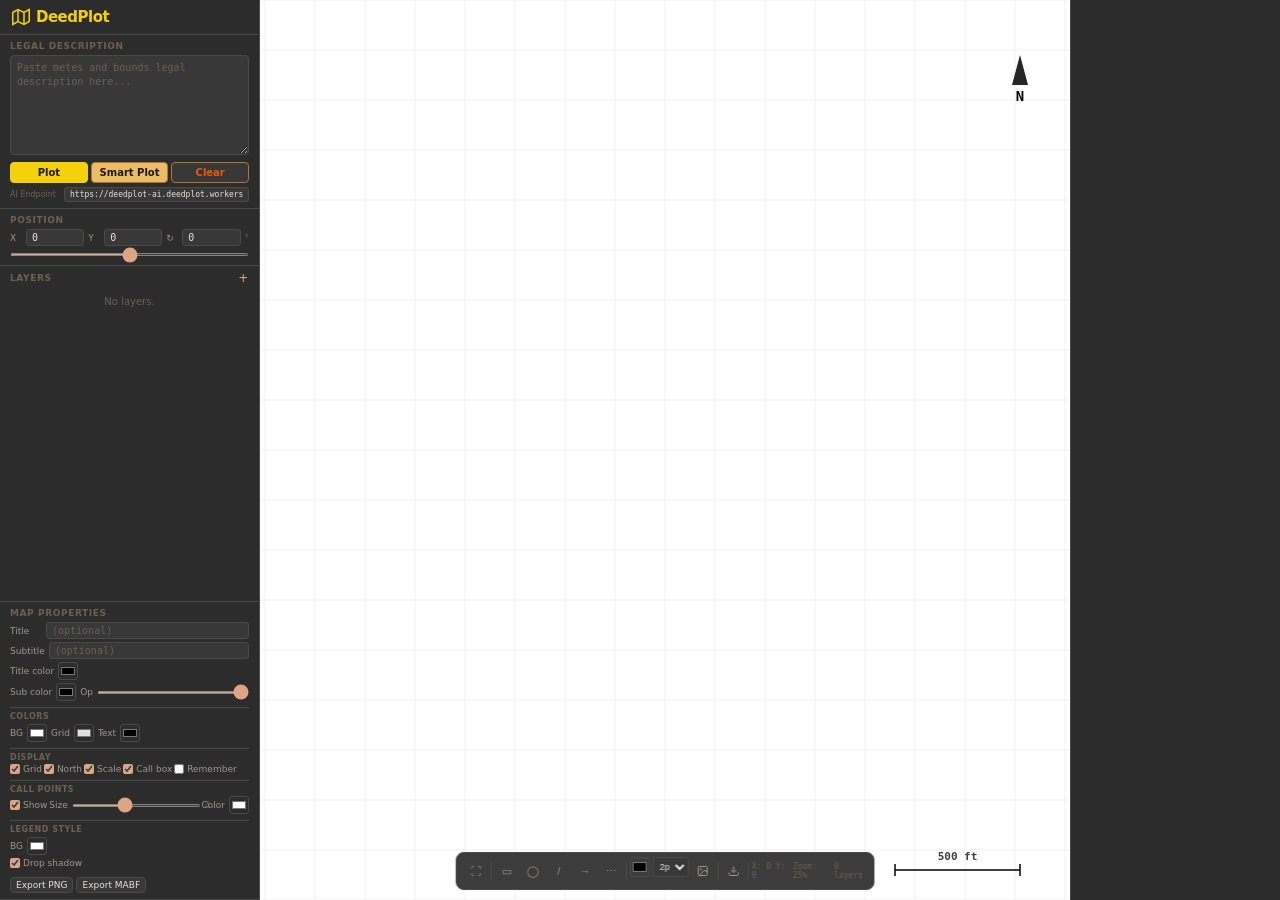
==== commit 412b351a: "update" ====
--- a/index.html
+++ b/index.html
@@ -4,9 +4,6 @@
     <meta charset="UTF-8" />
     <meta name="viewport" content="width=device-width, initial-scale=1.0" />
     <title>DeedPlot — Metes &amp; Bounds Parcel Plotter</title>
-    <link rel="preconnect" href="https://fonts.googleapis.com">
-    <link rel="preconnect" href="https://fonts.gstatic.com" crossorigin>
-    <link href="https://fonts.googleapis.com/css2?family=Inter:wght@100;400;600;700;900&family=JetBrains+Mono:wght@400;700&family=Merriweather:ital,wght@0,400;0,700;1,400&family=Oswald:wght@400;600;700&family=Playfair+Display:ital,wght@0,400;0,700;1,400&family=Raleway:wght@100;400;600;700;900&family=Source+Sans+3:ital,wght@0,400;0,600;0,700;1,400&family=Nunito:wght@400;600;700;900&family=PT+Serif:ital,wght@0,400;0,700;1,400&family=Fira+Code:wght@400;700&family=Lora:ital,wght@0,400;0,700;1,400&family=Roboto+Slab:wght@100;400;700;900&display=swap" rel="stylesheet">
     <style>
       :root {
         --dp-bg: #2c2c2c;
@@ -509,7 +506,7 @@
         border-radius: 4px;
         padding: 8px;
         z-index: 1000;
-        box-shadow: 0 2px 8px rgba(0,0,0,0.15);
+        box-shadow: 0 2px 8px rgba(0, 0, 0, 0.15);
         max-height: 80vh;
         overflow-y: auto;
         display: none;
@@ -589,393 +586,6 @@
       .hidden {
         display: none !important;
       }
-/* ═══ ANNOTATION MODAL ═══ */
-.anno-overlay {
-  position: fixed;
-  inset: 0;
-  background: rgba(0,0,0,0.55);
-  display: none;
-  align-items: center;
-  justify-content: center;
-  z-index: 200;
-}
-.anno-overlay.show { display: flex; }
-
-.anno-modal {
-  width: 380px;
-  max-height: 90vh;
-  background: #2C2C2C;
-  border-radius: 20px;
-  border: 1px solid #000;
-  display: flex;
-  flex-direction: column;
-  overflow: hidden;
-  font-family: -apple-system, 'SF Pro Text', system-ui, sans-serif;
-}
-.anno-modal-header {
-  display: flex;
-  justify-content: space-between;
-  align-items: center;
-  padding: 10px 20px;
-  flex-shrink: 0;
-}
-.anno-modal-header .spacer { width: 26px; }
-.anno-modal-header .title {
-  font-size: 20px;
-  font-weight: 700;
-  color: #EBE3D4;
-}
-.anno-close-btn {
-  width: 26px; height: 26px;
-  background: none; border: none; cursor: pointer;
-  display: flex; align-items: center; justify-content: center;
-}
-.anno-close-btn svg { stroke: #E8BF1B; }
-.anno-modal-divider { height: 1px; background: #E8BF1B; flex-shrink: 0; }
-
-.anno-modal-body {
-  padding: 12px 16px 16px;
-  display: flex; flex-direction: column; gap: 8px;
-  overflow-y: auto;
-}
-
-.anno-textarea {
-  background: #EBE3D4;
-  border-radius: 8px; border: 1px solid #000;
-  padding: 12px; min-height: 160px;
-  color: #000; font-size: 18px;
-  outline: none; resize: none; width: 100%;
-  line-height: 1.4; font-family: 'Inter', sans-serif;
-}
-
-.anno-control-row { display: flex; justify-content: space-between; align-items: flex-end; }
-
-.anno-color-group label {
-  display: block; font-size: 11px; color: #EBE3D4;
-  margin-bottom: 2px; margin-left: 4px;
-}
-.anno-color-control { display: flex; gap: 2px; position: relative; }
-.anno-swatch-area {
-  display: flex; align-items: center;
-  background: #383838; border-radius: 4px 0 0 4px;
-  padding: 3px 8px 3px 6px; gap: 5px;
-  cursor: pointer; position: relative;
-}
-.anno-swatch-area:hover { background: #444; }
-.anno-color-dot {
-  width: 14px; height: 14px; border-radius: 50%;
-  border: 1px solid #555; flex-shrink: 0;
-}
-.anno-color-hex {
-  font-size: 12px; font-family: 'SF Mono', Menlo, monospace; color: #EBE3D4;
-}
-.anno-swatch-area input[type="color"] {
-  position: absolute; inset: 0; opacity: 0;
-  width: 100%; height: 100%; cursor: pointer; border: none;
-}
-.anno-opacity-btn {
-  background: #383838; border-radius: 0 4px 4px 0;
-  padding: 3px 6px; border: none; cursor: pointer;
-  color: #EBE3D4; font-size: 12px; font-family: inherit;
-}
-.anno-opacity-btn:hover { background: #444; }
-.anno-opacity-popup {
-  position: absolute; top: calc(100% + 4px); left: 0;
-  background: #333; border: 1px solid #555; border-radius: 6px;
-  padding: 8px 10px; z-index: 210; display: none; width: 140px;
-}
-.anno-opacity-popup.show { display: flex; align-items: center; gap: 6px; }
-.anno-opacity-popup input[type="range"] { flex: 1; accent-color: #E8BF1B; height: 3px; }
-.anno-opacity-popup span { font-size: 11px; color: #EBE3D4; min-width: 30px; text-align: right; }
-
-.anno-post-btn {
-  border: 2px solid #E8BF1B; border-radius: 16px;
-  padding: 4px 18px; background: none; cursor: pointer;
-  color: #E8BF1B; font-size: 16px; font-weight: 700;
-  font-family: inherit; transition: background 0.15s;
-}
-.anno-post-btn:hover { background: rgba(232,191,27,0.12); }
-
-.anno-bg-row { display: flex; align-items: flex-end; gap: 8px; }
-.anno-bg-toggle {
-  display: flex; align-items: center; gap: 4px;
-  font-size: 11px; color: #EBE3D4; cursor: pointer; margin-bottom: 2px;
-}
-.anno-bg-toggle input { width: 12px; height: 12px; accent-color: #E8BF1B; }
-
-.anno-dropdown-wrap { position: relative; }
-.anno-dropdown-btn {
-  display: flex; align-items: center; justify-content: space-between;
-  width: 100%; background: transparent;
-  border: 1px solid #EBE3D4; border-radius: 5px;
-  padding: 6px 10px; cursor: pointer;
-  color: #EBE3D4; font-family: inherit; font-size: 15px; text-align: left;
-}
-.anno-dropdown-btn:hover { background: rgba(235,227,212,0.06); }
-.anno-dropdown-btn.open { border-color: #E8BF1B; }
-.anno-dropdown-btn svg { flex-shrink: 0; transition: transform 0.15s; }
-.anno-dropdown-btn.open svg { transform: rotate(180deg); }
-
-.anno-dropdown-menu {
-  position: absolute; left: 0; right: 0;
-  background: #333; border: 1px solid #555; border-radius: 6px;
-  padding: 4px 0; z-index: 210; display: none;
-  max-height: 220px; overflow-y: auto;
-}
-.anno-dropdown-menu.above { bottom: calc(100% + 4px); }
-.anno-dropdown-menu.show { display: block; }
-.anno-dropdown-menu::-webkit-scrollbar { width: 4px; }
-.anno-dropdown-menu::-webkit-scrollbar-thumb { background: #555; border-radius: 2px; }
-.anno-dropdown-item {
-  padding: 6px 14px; font-size: 14px; color: #EBE3D4;
-  cursor: pointer; white-space: nowrap;
-}
-.anno-dropdown-item:hover { background: rgba(232,191,27,0.15); }
-.anno-dropdown-sep { height: 1px; background: #555; margin: 4px 10px; }
-
-.anno-font-row { display: flex; gap: 6px; }
-.anno-font-row .anno-dropdown-wrap:first-child { flex: 1; }
-.anno-font-row .anno-dropdown-wrap:last-child { width: 75px; }
-.anno-font-row .anno-dropdown-btn { font-size: 13px; padding: 5px 8px; }
-
-/* ═══ DELETE CTA ═══ */
-.anno-delete-cta {
-  position: absolute;
-  display: none;
-  align-items: center;
-  gap: 6px;
-  background: #333;
-  border: 1px solid #555;
-  border-radius: 20px;
-  padding: 5px 12px 5px 6px;
-  z-index: 60;
-  cursor: pointer;
-  white-space: nowrap;
-  transform: translate(-50%, -100%);
-  margin-top: -8px;
-  box-shadow: 0 2px 8px rgba(0,0,0,0.4);
-}
-.anno-delete-cta.show { display: flex; }
-.anno-delete-cta:hover { background: #3a3a3a; }
-.anno-delete-cta .x-icon {
-  width: 20px; height: 20px;
-  background: #E8BF1B;
-  border-radius: 50%;
-  display: flex; align-items: center; justify-content: center;
-  flex-shrink: 0;
-}
-.anno-delete-cta .x-icon svg { stroke: #1a1a0a; }
-.anno-delete-cta span {
-  font-size: 14px; font-weight: 600; color: #EBE3D4;
-}
-/* ═══ DROP SHADOW MODAL ═══ */
-.ds-overlay {
-  position: fixed; inset: 0;
-  background: rgba(0,0,0,0.55);
-  display: none;
-  z-index: 200;
-}
-.ds-overlay.show { display: block; }
-
-.ds-modal {
-  width: 420px;
-  background: #2C2C2C;
-  border-radius: 20px;
-  border: 1px solid #000;
-  display: flex;
-  flex-direction: column;
-  overflow: hidden;
-  position: absolute;
-}
-.ds-modal-header {
-  display: flex;
-  justify-content: space-between;
-  align-items: center;
-  padding: 10px 20px;
-  cursor: grab;
-  user-select: none;
-}
-.ds-modal-header:active { cursor: grabbing; }
-.ds-modal-header .spacer { width: 26px; }
-.ds-modal-header .title {
-  font-size: 22px; font-weight: 800; color: #EBE3D4;
-}
-.ds-close-btn {
-  width: 26px; height: 26px;
-  background: none; border: none; cursor: pointer;
-  display: flex; align-items: center; justify-content: center;
-}
-.ds-close-btn svg { stroke: #E8BF1B; }
-.ds-modal-divider { height: 2px; background: #E8BF1B; margin: 0 8px; }
-
-.ds-modal-body {
-  padding: 14px 18px 20px;
-  display: flex; flex-direction: column; gap: 12px;
-}
-
-.ds-slider-group {
-  display: flex; flex-direction: column; gap: 3px;
-}
-.ds-slider-label {
-  font-size: 13px; color: #f4e2e2; font-weight: 400;
-}
-.ds-slider-row {
-  display: flex; align-items: center; gap: 10px;
-}
-.ds-slider-row input[type="range"] {
-  flex: 1; height: 8px;
-  -webkit-appearance: none; appearance: none;
-  background: linear-gradient(90deg, #E8BF1B var(--pct, 50%), #8b8585 var(--pct, 50%));
-  border-radius: 20px; border: 1px solid #1e1e1e;
-  outline: none; cursor: pointer;
-}
-.ds-slider-row input[type="range"]::-webkit-slider-thumb {
-  -webkit-appearance: none; appearance: none;
-  width: 18px; height: 18px;
-  background: #e86d15; border-radius: 50%;
-  border: 0.5px solid #000; cursor: pointer;
-}
-.ds-slider-row input[type="range"]::-moz-range-thumb {
-  width: 18px; height: 18px;
-  background: #e86d15; border-radius: 50%;
-  border: 0.5px solid #000; cursor: pointer;
-}
-.ds-slider-val {
-  font-size: 13px; color: #EBE3D4;
-  background: #383838; border-radius: 4px;
-  padding: 2px 6px; text-align: center;
-  border: 1px solid transparent;
-  outline: none; font-family: inherit; width: 56px;
-}
-.ds-slider-val:focus {
-  border-color: #E8BF1B; background: #2C2C2C;
-}
-
-.ds-remove-btn {
-  background: #E8BF1B; color: #1a1a0a;
-  border: none; border-radius: 6px;
-  padding: 5px 18px; font-size: 13px;
-  font-weight: 700; cursor: pointer; font-family: inherit;
-}
-.ds-remove-btn:hover { filter: brightness(1.1); }
-/* ═══ IMAGE MODAL ═══ */
-.img-overlay {
-  position: fixed; inset: 0;
-  background: rgba(0,0,0,0.55);
-  display: none;
-  z-index: 200;
-}
-.img-overlay.show { display: block; }
-
-.img-modal {
-  width: 420px;
-  background: #2C2C2C;
-  border-radius: 20px;
-  border: 1px solid #000;
-  display: flex;
-  flex-direction: column;
-  overflow: hidden;
-  position: absolute;
-}
-.img-modal-header {
-  display: flex;
-  justify-content: space-between;
-  align-items: center;
-  padding: 10px 20px;
-  cursor: grab;
-  user-select: none;
-}
-.img-modal-header:active { cursor: grabbing; }
-.img-modal-header .spacer { width: 26px; }
-.img-modal-header .title {
-  font-size: 22px; font-weight: 800; color: #EBE3D4;
-}
-.img-close-btn {
-  width: 26px; height: 26px;
-  background: none; border: none; cursor: pointer;
-  display: flex; align-items: center; justify-content: center;
-}
-.img-close-btn svg { stroke: #E8BF1B; }
-.img-modal-divider { height: 2px; background: #E8BF1B; margin: 0 8px; }
-
-.img-modal-body {
-  padding: 14px 18px 20px;
-  display: flex; flex-direction: column; gap: 14px;
-}
-
-.img-row {
-  display: flex; align-items: center; gap: 8px;
-}
-.img-row-label {
-  font-size: 13px; color: #EBE3D4; font-weight: 400; min-width: 30px;
-}
-.img-thumb {
-  width: 18px; height: 18px;
-  background: #d9d9d9; border: 0.5px solid #000;
-  flex-shrink: 0; background-size: cover; background-position: center;
-}
-.img-thumb.has-img { border-color: #E8BF1B; }
-.img-name {
-  font-size: 13px; color: #EBE3D4;
-  flex: 1; overflow: hidden; text-overflow: ellipsis; white-space: nowrap;
-}
-.img-opacity-val {
-  font-size: 13px; color: #EBE3D4;
-  background: #383838; border-radius: 4px;
-  padding: 2px 6px; min-width: 40px; text-align: center;
-  border: 1px solid transparent;
-  outline: none; font-family: inherit; width: 52px;
-}
-.img-opacity-val:focus {
-  border-color: #E8BF1B; background: #2C2C2C;
-}
-
-.img-icon-btn {
-  width: 26px; height: 26px;
-  border-radius: 50%;
-  border: 1px solid #EBE3D4;
-  background: none;
-  cursor: pointer;
-  display: flex; align-items: center; justify-content: center;
-  flex-shrink: 0;
-  transition: background 0.12s;
-}
-.img-icon-btn:hover { background: rgba(235,227,212,0.1); }
-.img-icon-btn svg { stroke: #fff; fill: none; }
-.img-icon-btn.eye-btn.off { opacity: 0.4; }
-
-.img-slider-group { display: flex; flex-direction: column; gap: 3px; }
-.img-slider-label { font-size: 13px; color: #f4e2e2; font-weight: 400; }
-.img-slider-row { display: flex; align-items: center; gap: 10px; }
-.img-slider-row input[type="range"] {
-  flex: 1; height: 8px;
-  -webkit-appearance: none; appearance: none;
-  background: linear-gradient(90deg, #E8BF1B var(--pct, 50%), #8b8585 var(--pct, 50%));
-  border-radius: 20px; border: 1px solid #1e1e1e;
-  outline: none; cursor: pointer;
-}
-.img-slider-row input[type="range"]::-webkit-slider-thumb {
-  -webkit-appearance: none; appearance: none;
-  width: 18px; height: 18px;
-  background: #e86d15; border-radius: 50%;
-  border: 0.5px solid #000; cursor: pointer;
-}
-.img-slider-row input[type="range"]::-moz-range-thumb {
-  width: 18px; height: 18px;
-  background: #e86d15; border-radius: 50%;
-  border: 0.5px solid #000; cursor: pointer;
-}
-.img-slider-val {
-  font-size: 13px; color: #EBE3D4;
-  background: #383838; border-radius: 4px;
-  padding: 2px 6px; text-align: center;
-  border: 1px solid transparent;
-  outline: none; font-family: inherit; width: 72px;
-}
-.img-slider-val:focus {
-  border-color: #E8BF1B; background: #2C2C2C;
-}
-.img-hidden-input { display: none; }
     </style>
   </head>
   <body>
@@ -1237,16 +847,27 @@
             </label>
           </div>
           <div class="sec-label">Call Points</div>
-          <div style="display:flex;flex-wrap:wrap;gap:2px;margin-top:2px;align-items:center">
+          <div
+            style="
+              display: flex;
+              flex-wrap: wrap;
+              gap: 2px;
+              margin-top: 2px;
+              align-items: center;
+            "
+          >
             <label class="ck"
               ><input
                 type="checkbox"
                 id="cpShow"
                 checked
-                onchange="callPointStyle.show=this.checked;redraw()"
+                onchange="
+                  callPointStyle.show = this.checked;
+                  redraw();
+                "
               />Show</label
             >
-            <div class="ir" style="margin:0;flex:1;min-width:80px">
+            <div class="ir" style="margin: 0; flex: 1; min-width: 80px">
               <label>Size</label>
               <input
                 type="range"
@@ -1255,17 +876,28 @@
                 max="10"
                 value="4"
                 step="1"
-                oninput="callPointStyle.radius=+this.value;$('cpRadiusV').textContent=this.value;redraw()"
+                oninput="
+                  callPointStyle.radius = +this.value;
+                  $('cpRadiusV').textContent = this.value;
+                  redraw();
+                "
               />
-              <span id="cpRadiusV" style="font-size:8px;color:var(--dp-text3);min-width:12px">4</span>
+              <span
+                id="cpRadiusV"
+                style="font-size: 8px; color: var(--dp-text3); min-width: 12px"
+                >4</span
+              >
             </div>
-            <div class="ir" style="margin:0">
+            <div class="ir" style="margin: 0">
               <label>Color</label>
               <input
                 type="color"
                 id="cpColor"
                 value="#ffffff"
-                oninput="callPointStyle.color=this.value;redraw()"
+                oninput="
+                  callPointStyle.color = this.value;
+                  redraw();
+                "
               />
             </div>
           </div>
@@ -1294,6 +926,12 @@
             />
             Drop shadow
           </label>
+          <div class="br" style="margin-top: 6px">
+            <button class="btn sm" onclick="exportPNG(false)">
+              Export PNG
+            </button>
+            <button class="btn sm" onclick="exportMABF()">Export MABF</button>
+          </div>
         </div>
       </div>
 
@@ -1309,13 +947,6 @@
             ⛶
           </button>
           <div class="ftb-sep"></div>
-          <button
-            class="ftb-b"
-            onclick="openAnnoModal()"
-            title="Add annotation"
-          >
-            T
-          </button>
           <button
             class="ftb-b"
             onclick="toggleDrawMode('rect')"
@@ -1362,12 +993,31 @@
             id="shapeColor"
             value="#000000"
             title="Shape color"
-            style="width:20px;height:20px;border:1px solid var(--dp-border-lt);border-radius:3px;padding:0;cursor:pointer;vertical-align:middle"
+            style="
+              width: 20px;
+              height: 20px;
+              border: 1px solid var(--dp-border-lt);
+              border-radius: 3px;
+              padding: 0;
+              cursor: pointer;
+              vertical-align: middle;
+            "
           />
           <select
             id="shapeWidth"
             title="Shape line width"
-            style="width:36px;height:20px;font-size:9px;background:var(--dp-field);color:var(--dp-text);border:1px solid var(--dp-border-lt);border-radius:3px;padding:0 2px;cursor:pointer;vertical-align:middle"
+            style="
+              width: 36px;
+              height: 20px;
+              font-size: 9px;
+              background: var(--dp-field);
+              color: var(--dp-text);
+              border: 1px solid var(--dp-border-lt);
+              border-radius: 3px;
+              padding: 0 2px;
+              cursor: pointer;
+              vertical-align: middle;
+            "
           >
             <option value="1">1px</option>
             <option value="2" selected>2px</option>
@@ -1456,17 +1106,210 @@
           </div>
         </div>
 
-
-        <!-- Hidden checkbox for bgShow state (used by image modal) -->
-        <input type="checkbox" id="bgShow" checked style="display:none"
-          onchange="bgS.show=this.checked;redraw();">
-
+        <!-- BG Image popover -->
+        <div class="popover" id="bgPopover">
+          <div class="sec-t">Background image</div>
+          <div class="ir">
+            <label>Opacity</label
+            ><input
+              type="range"
+              id="bgAlpha"
+              min="0"
+              max="100"
+              value="40"
+              oninput="
+                bgS.alpha = this.value / 100;
+                redraw();
+              "
+            />
+          </div>
+          <div class="ir">
+            <label>Scale</label
+            ><input
+              type="range"
+              id="bgScale"
+              min="1"
+              max="2000"
+              value="100"
+              oninput="
+                bgS.scale = this.value / 100;
+                redraw();
+              "
+            /><span
+              id="bgScaleV"
+              style="font-size: 8px; color: var(--dp-text3); min-width: 28px"
+              >100%</span
+            >
+          </div>
+          <div class="ir">
+            <label>Rot</label
+            ><input
+              type="range"
+              id="bgRot"
+              min="-180"
+              max="180"
+              value="0"
+              oninput="
+                bgS.rotation = +this.value;
+                redraw();
+              "
+            /><span
+              id="bgRotV"
+              style="font-size: 8px; color: var(--dp-text3); min-width: 20px"
+              >0°</span
+            >
+          </div>
+          <div class="ir">
+            <label>Fine</label
+            ><input
+              type="range"
+              id="bgRotFine"
+              min="-50"
+              max="50"
+              value="0"
+              step="1"
+              oninput="
+                bgS.rotFine = this.value / 10;
+                redraw();
+              "
+            /><span
+              id="bgRotFineV"
+              style="font-size: 8px; color: var(--dp-text3); min-width: 24px"
+              >0.0°</span
+            >
+          </div>
+          <label class="ck" style="margin-top: 3px"
+            ><input
+              type="checkbox"
+              id="bgShow"
+              checked
+              onchange="
+                bgS.show = this.checked;
+                redraw();
+              "
+            />
+            Show</label
+          >
+          <button
+            class="btn sm"
+            onclick="
+              $('bgInput').click();
+              $('bgPopover').classList.remove('show');
+            "
+            style="margin-top: 3px; width: 100%"
+          >
+            Change Image
+          </button>
+          <button
+            class="btn sm danger"
+            onclick="
+              clearBgImage();
+              $('bgPopover').classList.remove('show');
+            "
+            style="margin-top: 3px; width: 100%"
+          >
+            Remove
+          </button>
+        </div>
+
+        <!-- Drop shadow popover for Effects -->
+        <div class="popover" id="dropShadowPopover">
+          <div class="sec-t">
+            Drop shadow
+            <span
+              class="sec-plus"
+              onclick="$('dropShadowPopover').classList.remove('show')"
+              title="Close"
+              style="cursor: pointer; font-size: 14px; font-weight: 700"
+              >&times;</span
+            >
+          </div>
+          <div class="ir">
+            <label>X</label
+            ><input
+              type="number"
+              class="inp"
+              id="shadowX"
+              min="-20"
+              max="20"
+              value="2"
+              style="width: 50px"
+              oninput="
+                updateDropShadow();
+                redraw();
+              "
+            />
+          </div>
+          <div class="ir">
+            <label>Y</label
+            ><input
+              type="number"
+              class="inp"
+              id="shadowY"
+              min="-20"
+              max="20"
+              value="2"
+              style="width: 50px"
+              oninput="
+                updateDropShadow();
+                redraw();
+              "
+            />
+          </div>
+          <div class="ir">
+            <label>Blur</label
+            ><input
+              type="number"
+              class="inp"
+              id="shadowBlur"
+              min="0"
+              max="20"
+              value="4"
+              style="width: 50px"
+              oninput="
+                updateDropShadow();
+                redraw();
+              "
+            />
+          </div>
+          <div class="ir">
+            <label>Color</label
+            ><input
+              type="color"
+              id="shadowColor"
+              value="#000000"
+              oninput="
+                updateDropShadow();
+                redraw();
+              "
+            /><label>Op</label
+            ><input
+              type="number"
+              class="inp"
+              id="shadowAlpha"
+              min="0"
+              max="100"
+              value="30"
+              style="width: 50px"
+              oninput="
+                updateDropShadow();
+                redraw();
+              "
+            />
+          </div>
+          <button
+            class="btn sm danger"
+            onclick="removeDropShadow()"
+            style="margin-top: 6px; width: 100%"
+          >
+            Remove shadow
+          </button>
+        </div>
       </div>
 
       <!-- RIGHT PANEL (context-sensitive) -->
 
       <div class="rp">
-
         <!-- Layer Properties (shown when a layer is selected) -->
         <div id="rpLayerProps" style="display: none">
           <div class="rp-title">Layer properties</div>
@@ -1795,31 +1638,12 @@
           <div class="sec">
             <div class="sec-label">Effects</div>
             <button
-              onclick="openDsModal()"
-              style="width:100%;margin-top:2px;padding:5px 0;border-radius:6px;border:none;background:#E8BF1B;color:#1a1a0a;font-size:11px;font-weight:700;cursor:pointer;font-family:inherit;"
+              class="btn sm"
+              onclick="toggleDropShadowPopover()"
+              style="width: 100%; margin-top: 2px"
             >
-              Drop Shadow
+              Drop shadow...
             </button>
-          </div>
-          <div class="sec">
-            <div class="sec-label">Annotations</div>
-            <button
-              onclick="openAnnoModal()"
-              style="width:100%;margin-top:2px;padding:5px 0;border-radius:6px;border:none;background:#E8BF1B;color:#1a1a0a;font-size:11px;font-weight:700;cursor:pointer;font-family:inherit;"
-            >
-              Add Note
-            </button>
-          </div>
-          <div class="sec">
-            <div class="sec-label">Image</div>
-            <button
-              id="imgSettingsBtn"
-              onclick="openImageModal()"
-              style="width:100%;margin-top:2px;padding:5px 0;border-radius:6px;border:none;background:#E8BF1B;color:#1a1a0a;font-size:11px;font-weight:700;cursor:pointer;font-family:inherit;display:none;"
-            >
-              Image Settings
-            </button>
-            <div id="imgSettingsHint" style="font-size:9px;color:var(--dp-text3);margin-top:2px;">Load an image first</div>
           </div>
           <div
             class="br"
@@ -1830,18 +1654,10 @@
               margin-bottom: 10px;
             "
           >
-            <button
-              onclick="exportPNG(false)"
-              style="flex:1;padding:5px 0;border-radius:6px;border:1px solid #b1782d;background:#ecbd65;color:#1a1a0a;font-size:10px;font-weight:600;cursor:pointer;font-family:inherit;"
-            >
+            <button class="btn sm" onclick="exportPNG(false)">
               Export PNG
             </button>
-            <button
-              onclick="exportMABF()"
-              style="flex:1;padding:5px 0;border-radius:6px;border:1px solid #b1782d;background:#ecbd65;color:#1a1a0a;font-size:10px;font-weight:600;cursor:pointer;font-family:inherit;"
-            >
-              Export MABF
-            </button>
+            <button class="btn sm" onclick="exportMABF()">Export MABF</button>
           </div>
           <div class="sec">
             <div class="sec-label">Call schedule</div>
@@ -1864,10 +1680,8 @@
     <div class="toast" id="toast"></div>
 
     <script>
-
-      // ── state ──
       const $ = (id) => document.getElementById(id);
-      
+
       // ═══════════════ STATE ═══════════════
       let tracts = [],
         activeTractIdx = -1;
@@ -1906,7 +1720,7 @@
         color: "#000000",
         alpha: 0.3,
       };
-      
+
       // Undo
       let undoStack = [],
         MAX_UNDO = 50;
@@ -1917,7 +1731,6 @@
               typeof v === "function" ? undefined : v,
             ),
           ),
-          annotations: JSON.parse(JSON.stringify(annotations)),
           activeTractIdx,
           legendPos: { ...legendPos },
         };
@@ -1932,7 +1745,6 @@
         const s = undoStack.pop();
         activeTractIdx = s.activeTractIdx;
         legendPos = s.legendPos;
-        if (s.annotations) annotations = s.annotations;
         tracts = s.tracts.map((t) => {
           t.calls = t.calls.map((c) => {
             c.toRad = makeToRad(c.quad, c.deg, c.min, c.sec, c.dir);
@@ -1948,1004 +1760,6 @@
         showToast("Undo");
       }
 
-
-      // ── helpers ──
-      // ═══════════════ HELPERS ═══════════════
-      function roundRect(c, x, y, w, h, r) {
-        c.beginPath();
-        c.moveTo(x + r, y);
-        c.lineTo(x + w - r, y);
-        c.quadraticCurveTo(x + w, y, x + w, y + r);
-        c.lineTo(x + w, y + h - r);
-        c.quadraticCurveTo(x + w, y + h, x + w - r, y + h);
-        c.lineTo(x + r, y + h);
-        c.quadraticCurveTo(x, y + h, x, y + h - r);
-        c.lineTo(x, y + r);
-        c.quadraticCurveTo(x, y, x + r, y);
-        c.closePath();
-      }
-      function getBounds(pts) {
-        let a = Infinity,
-          b = -Infinity,
-          c = Infinity,
-          d = -Infinity;
-        for (const p of pts) {
-          a = Math.min(a, p.x);
-          b = Math.max(b, p.x);
-          c = Math.min(c, p.y);
-          d = Math.max(d, p.y);
-        }
-        return { minX: a, maxX: b, minY: c, maxY: d, w: b - a, h: d - c };
-      }
-      function hexToRgb(h) {
-        return {
-          r: parseInt(h.slice(1, 3), 16),
-          g: parseInt(h.slice(3, 5), 16),
-          b: parseInt(h.slice(5, 7), 16),
-        };
-      }
-      function pointInPoly(x, y, pts) {
-        let inside = false;
-        for (let i = 0, j = pts.length - 1; i < pts.length; j = i++) {
-          const xi = pts[i].x,
-            yi = pts[i].y,
-            xj = pts[j].x,
-            yj = pts[j].y;
-          if (yi > y !== yj > y && x < ((xj - xi) * (y - yi)) / (yj - yi) + xi)
-            inside = !inside;
-        }
-        return inside;
-      }
-      function fitToView() {
-        if (!tracts.length) {
-          redraw();
-          return;
-        }
-        let ap = [];
-        for (const t of tracts) ap.push(...t.coords);
-        if (!ap.length) {
-          redraw();
-          return;
-        }
-        const b = getBounds(ap),
-          c = $("canvasContainer"),
-          W = c.clientWidth || 800,
-          H = c.clientHeight || 600;
-        cam.zoom = Math.min((W * 0.7) / (b.w || 1), (H * 0.7) / (b.h || 1));
-        cam.x = (b.minX + b.maxX) / 2;
-        cam.y = (b.minY + b.maxY) / 2;
-        redraw();
-      }
-      
-      function exportPNG(transparent) {
-        if (transparent) {
-          // Re-render without bg/grid, capture transparent
-          const c = $("canvasContainer"),
-            W = c.clientWidth,
-            H = c.clientHeight;
-          const tmpCanvas = document.createElement("canvas");
-          const dpr = window.devicePixelRatio || 1;
-          tmpCanvas.width = W * dpr;
-          tmpCanvas.height = H * dpr;
-          const origCtx = ctx;
-          const origCanvas = canvas;
-          ctx = tmpCanvas.getContext("2d");
-          ctx.setTransform(dpr, 0, 0, dpr, 0, 0);
-          canvas = tmpCanvas;
-          redraw(true);
-          const link = document.createElement("a");
-          link.download = "parcel_map_transparent.png";
-          link.href = tmpCanvas.toDataURL("image/png");
-          link.click();
-          ctx = origCtx;
-          canvas = origCanvas;
-          redraw();
-          showToast("Transparent PNG exported!");
-        } else {
-          const link = document.createElement("a");
-          link.download = "parcel_map.png";
-          link.href = canvas.toDataURL("image/png");
-          link.click();
-          showToast("PNG exported!");
-        }
-      }
-      
-      function showToast(m) {
-        const t = $("toast");
-        t.textContent = m;
-        t.classList.add("show");
-        setTimeout(() => t.classList.remove("show"), 2000);
-      }
-      
-
-
-      // ── annotations ──
-      // ═══════════════ ANNOTATIONS ═══════════════
-      // State
-      let annotations = [];
-      let annoDeleteTargetIdx = -1;
-      
-      const ANNO_FONTS = [
-        { name: "Inter", family: "'Inter', sans-serif" },
-        { name: "Source Sans 3", family: "'Source Sans 3', sans-serif" },
-        { name: "Raleway", family: "'Raleway', sans-serif" },
-        { name: "Nunito", family: "'Nunito', sans-serif" },
-        { name: "Oswald", family: "'Oswald', sans-serif" },
-        { name: "Merriweather", family: "'Merriweather', serif" },
-        { name: "Playfair Display", family: "'Playfair Display', serif" },
-        { name: "Lora", family: "'Lora', serif" },
-        { name: "PT Serif", family: "'PT Serif', serif" },
-        { name: "Roboto Slab", family: "'Roboto Slab', serif" },
-        { name: "JetBrains Mono", family: "'JetBrains Mono', monospace" },
-        { name: "Fira Code", family: "'Fira Code', monospace" },
-      ];
-      const ANNO_WEIGHTS = [
-        { label: "Thin", value: 100, style: "normal" },
-        { label: "Regular", value: 400, style: "normal" },
-        { label: "Semi Bold", value: 600, style: "normal" },
-        { label: "Bold", value: 700, style: "normal" },
-        { label: "Black", value: 900, style: "normal" },
-        { label: "sep" },
-        { label: "Italic Thin", value: 100, style: "italic" },
-        { label: "Italic Regular", value: 400, style: "italic" },
-      ];
-      const ANNO_SIZES = [8, 12, 16, 20, 24, 32, 64];
-      
-      let annoModalState = {
-        fontFamily: ANNO_FONTS[0],
-        weight: ANNO_WEIGHTS[1],
-        size: 24,
-        textColor: "#000000",
-        textAlpha: 100,
-        bgColor: "#0f1117",
-        bgAlpha: 80,
-        bgEnabled: true,
-      };
-      
-      // ═══ INJECT MODAL HTML ═══
-      function initAnnotations() {
-        // Inject the delete CTA into the canvas container
-        const container = $("canvasContainer");
-        const deleteCta = document.createElement("div");
-        deleteCta.className = "anno-delete-cta";
-        deleteCta.id = "annoDeleteCta";
-        deleteCta.innerHTML = `
-          <div class="x-icon">
-            <svg width="12" height="12" viewBox="0 0 24 24" fill="none" stroke-width="3" stroke-linecap="round">
-              <line x1="6" y1="6" x2="18" y2="18"/><line x1="18" y1="6" x2="6" y2="18"/>
-            </svg>
-          </div>
-          <span>Delete?</span>
-        `;
-        container.appendChild(deleteCta);
-      
-        // Inject the modal overlay
-        const overlay = document.createElement("div");
-        overlay.className = "anno-overlay";
-        overlay.id = "annoOverlay";
-        overlay.innerHTML = `
-          <div class="anno-modal">
-            <div class="anno-modal-header">
-              <div class="spacer"></div>
-              <span class="title">Note</span>
-              <button class="anno-close-btn" id="annoCloseBtn">
-                <svg width="22" height="22" viewBox="0 0 24 24" fill="none" stroke-width="2.5" stroke-linecap="round">
-                  <line x1="6" y1="6" x2="18" y2="18"/><line x1="18" y1="6" x2="6" y2="18"/>
-                </svg>
-              </button>
-            </div>
-            <div class="anno-modal-divider"></div>
-            <div class="anno-modal-body">
-              <textarea class="anno-textarea" id="annoText" placeholder="Type your annotation..."></textarea>
-      
-              <div class="anno-control-row">
-                <div class="anno-color-group">
-                  <label>Text</label>
-                  <div class="anno-color-control">
-                    <div class="anno-swatch-area">
-                      <div class="anno-color-dot" id="annoTextDot" style="background:#000000"></div>
-                      <span class="anno-color-hex" id="annoTextHex">000000</span>
-                      <input type="color" id="annoTextPicker" value="#000000">
-                    </div>
-                    <button class="anno-opacity-btn" id="annoTextOpBtn">100%</button>
-                    <div class="anno-opacity-popup" id="annoTextOpPop">
-                      <input type="range" min="0" max="100" value="100" id="annoTextOpSlider">
-                      <span id="annoTextOpVal">100%</span>
-                    </div>
-                  </div>
-                </div>
-                <button class="anno-post-btn" id="annoPostBtn">POST</button>
-              </div>
-      
-              <div class="anno-bg-row">
-                <div class="anno-color-group" style="flex:1">
-                  <div style="display:flex;align-items:center;gap:6px;margin-bottom:2px;margin-left:4px;">
-                    <label style="margin:0">BG</label>
-                    <label class="anno-bg-toggle" style="margin:0">
-                      <input type="checkbox" id="annoBgEnabled" checked>
-                      <span style="font-size:10px;color:#a09888;">show</span>
-                    </label>
-                  </div>
-                  <div class="anno-color-control">
-                    <div class="anno-swatch-area">
-                      <div class="anno-color-dot" id="annoBgDot" style="background:#0f1117"></div>
-                      <span class="anno-color-hex" id="annoBgHex">0F1117</span>
-                      <input type="color" id="annoBgPicker" value="#0f1117">
-                    </div>
-                    <button class="anno-opacity-btn" id="annoBgOpBtn">80%</button>
-                    <div class="anno-opacity-popup" id="annoBgOpPop">
-                      <input type="range" min="0" max="100" value="80" id="annoBgOpSlider">
-                      <span id="annoBgOpVal">80%</span>
-                    </div>
-                  </div>
-                </div>
-              </div>
-      
-              <div class="anno-dropdown-wrap" id="annoFontWrap">
-                <button class="anno-dropdown-btn" id="annoFontBtn">
-                  <span id="annoFontLabel">Inter</span>
-                  <svg width="14" height="14" viewBox="0 0 24 24" fill="none" stroke="currentColor" stroke-width="2.5" stroke-linecap="round" stroke-linejoin="round"><polyline points="6 9 12 15 18 9"/></svg>
-                </button>
-                <div class="anno-dropdown-menu above" id="annoFontMenu"></div>
-              </div>
-              <div class="anno-font-row">
-                <div class="anno-dropdown-wrap" id="annoWeightWrap">
-                  <button class="anno-dropdown-btn" id="annoWeightBtn">
-                    <span id="annoWeightLabel">Regular</span>
-                    <svg width="12" height="12" viewBox="0 0 24 24" fill="none" stroke="currentColor" stroke-width="2.5" stroke-linecap="round" stroke-linejoin="round"><polyline points="6 9 12 15 18 9"/></svg>
-                  </button>
-                  <div class="anno-dropdown-menu above" id="annoWeightMenu"></div>
-                </div>
-                <div class="anno-dropdown-wrap" id="annoSizeWrap">
-                  <button class="anno-dropdown-btn" id="annoSizeBtn">
-                    <span id="annoSizeLabel">24</span>
-                    <svg width="12" height="12" viewBox="0 0 24 24" fill="none" stroke="currentColor" stroke-width="2.5" stroke-linecap="round" stroke-linejoin="round"><polyline points="6 9 12 15 18 9"/></svg>
-                  </button>
-                  <div class="anno-dropdown-menu above" id="annoSizeMenu"></div>
-                </div>
-              </div>
-            </div>
-          </div>
-        `;
-        document.body.appendChild(overlay);
-      
-        // Wire up events
-        $("annoCloseBtn").addEventListener("click", closeAnnoModal);
-        $("annoPostBtn").addEventListener("click", postAnnotation);
-        $("annoBgEnabled").addEventListener("change", (e) => {
-          annoModalState.bgEnabled = e.target.checked;
-        });
-      
-        setupAnnoColor("annoText", "textColor", "textAlpha");
-        setupAnnoColor("annoBg", "bgColor", "bgAlpha");
-        setupAnnoDropdown(
-          "annoFontWrap",
-          "annoFontBtn",
-          "annoFontMenu",
-          ANNO_FONTS,
-          (f) => {
-            annoModalState.fontFamily = f;
-            $("annoFontLabel").textContent = f.name;
-            applyAnnoTextareaStyles();
-          },
-          (el, f) => {
-            el.textContent = f.name;
-            el.style.fontFamily = f.family;
-          },
-        );
-        setupAnnoDropdown(
-          "annoWeightWrap",
-          "annoWeightBtn",
-          "annoWeightMenu",
-          ANNO_WEIGHTS,
-          (w) => {
-            annoModalState.weight = w;
-            $("annoWeightLabel").textContent = w.label;
-            applyAnnoTextareaStyles();
-          },
-          (el, w) => {
-            el.textContent = w.label;
-            el.style.fontWeight = w.value;
-            el.style.fontStyle = w.style;
-          },
-        );
-        setupAnnoDropdown(
-          "annoSizeWrap",
-          "annoSizeBtn",
-          "annoSizeMenu",
-          ANNO_SIZES,
-          (s) => {
-            annoModalState.size = s;
-            $("annoSizeLabel").textContent = s;
-            applyAnnoTextareaStyles();
-          },
-          (el, s) => {
-            el.textContent = s;
-          },
-        );
-      
-        // Delete CTA — use mousedown so it fires before the document click dismiss
-        deleteCta.addEventListener("mousedown", (e) => {
-          e.stopPropagation();
-          e.preventDefault();
-          if (annoDeleteTargetIdx >= 0 && annoDeleteTargetIdx < annotations.length) {
-            saveUndo();
-            annotations.splice(annoDeleteTargetIdx, 1);
-            redraw();
-          }
-          hideAnnoDeleteCta();
-        });
-      
-        // Dismiss delete CTA on outside click (mousedown to match)
-        document.addEventListener("mousedown", (e) => {
-          if (deleteCta.classList.contains("show") && !deleteCta.contains(e.target)) {
-            hideAnnoDeleteCta();
-          }
-        });
-      }
-      
-      // ═══ MODAL OPEN / CLOSE ═══
-      function openAnnoModal() {
-        $("annoOverlay").classList.add("show");
-        $("annoText").value = "";
-        $("annoText").focus();
-        applyAnnoTextareaStyles();
-      }
-      
-      function closeAnnoModal() {
-        $("annoOverlay").classList.remove("show");
-        closeAllAnnoDropdowns();
-      }
-      
-      function applyAnnoTextareaStyles() {
-        const ta = $("annoText");
-        ta.style.fontFamily = annoModalState.fontFamily.family;
-        ta.style.fontWeight = annoModalState.weight.value;
-        ta.style.fontStyle = annoModalState.weight.style;
-        ta.style.fontSize = annoModalState.size + "px";
-      }
-      
-      // ═══ POST ═══
-      function postAnnotation() {
-        const text = $("annoText").value.trim();
-        if (!text) {
-          showToast("Type some text first");
-          return;
-        }
-      
-        saveUndo();
-        annotations.push({
-          text: text,
-          wx: cam.x,
-          wy: cam.y,
-          fontFamilyName: annoModalState.fontFamily.name,
-          fontFamilyCSS: annoModalState.fontFamily.family,
-          fontWeight: annoModalState.weight.value,
-          fontStyle: annoModalState.weight.style,
-          size: annoModalState.size,
-          textColor: annoModalState.textColor,
-          textAlpha: annoModalState.textAlpha,
-          bgColor: annoModalState.bgColor,
-          bgAlpha: annoModalState.bgAlpha,
-          bgEnabled: annoModalState.bgEnabled,
-        });
-        closeAnnoModal();
-        redraw();
-        showToast("Note posted");
-      }
-      
-      // ═══ DRAW ANNOTATIONS ON CANVAS ═══
-      function drawAnnotations() {
-        for (const a of annotations) {
-          const s = w2s(a.wx, a.wy);
-          const lines = a.text.split("\n");
-          const fontSize = a.size * Math.min(1.5, cam.zoom * 3);
-          const lineHeight = fontSize * 1.3;
-          const totalHeight = lines.length * lineHeight;
-      
-          ctx.save();
-          const fontStyleStr =
-            (a.fontStyle === "italic" ? "italic " : "") +
-            a.fontWeight +
-            " " +
-            fontSize +
-            "px " +
-            a.fontFamilyCSS;
-          ctx.font = fontStyleStr;
-      
-          let maxW = 0;
-          for (const ln of lines) {
-            const w = ctx.measureText(ln).width;
-            if (w > maxW) maxW = w;
-          }
-      
-          const padX = 8,
-            padY = 5;
-          const boxW = maxW + padX * 2;
-          const boxH = totalHeight + padY * 2;
-      
-          // Store screen-space hit area for interaction
-          a._sx = s.x;
-          a._sy = s.y;
-          a._hitW = boxW;
-          a._hitH = boxH;
-      
-          // BG box
-          if (a.bgEnabled) {
-            const br = parseInt(a.bgColor.slice(1, 3), 16);
-            const bg = parseInt(a.bgColor.slice(3, 5), 16);
-            const bb = parseInt(a.bgColor.slice(5, 7), 16);
-            ctx.fillStyle =
-              "rgba(" + br + "," + bg + "," + bb + "," + a.bgAlpha / 100 + ")";
-            roundRect(ctx, s.x - boxW / 2, s.y - boxH / 2, boxW, boxH, 4);
-            ctx.fill();
-          }
-      
-          // Text
-          const tr = parseInt(a.textColor.slice(1, 3), 16);
-          const tg = parseInt(a.textColor.slice(3, 5), 16);
-          const tb = parseInt(a.textColor.slice(5, 7), 16);
-          ctx.fillStyle =
-            "rgba(" + tr + "," + tg + "," + tb + "," + a.textAlpha / 100 + ")";
-          ctx.textAlign = "center";
-          ctx.textBaseline = "top";
-      
-          const startY = s.y - totalHeight / 2;
-          for (let i = 0; i < lines.length; i++) {
-            ctx.fillText(lines[i], s.x, startY + i * lineHeight);
-          }
-          ctx.restore();
-        }
-      }
-      
-      // ═══ HIT TEST ═══
-      function hitTestAnno(sx, sy) {
-        for (let i = annotations.length - 1; i >= 0; i--) {
-          const a = annotations[i];
-          if (a._sx === undefined) continue;
-          const hw = (a._hitW || 60) / 2,
-            hh = (a._hitH || 20) / 2;
-          if (
-            sx >= a._sx - hw &&
-            sx <= a._sx + hw &&
-            sy >= a._sy - hh &&
-            sy <= a._sy + hh
-          ) {
-            return i;
-          }
-        }
-        return -1;
-      }
-      
-      // ═══ DELETE CTA ═══
-      function showAnnoDeleteCta(anno) {
-        const cta = $("annoDeleteCta");
-        cta.style.left = anno._sx + "px";
-        cta.style.top = anno._sy - (anno._hitH || 20) / 2 + "px";
-        cta.classList.add("show");
-      }
-      
-      function hideAnnoDeleteCta() {
-        $("annoDeleteCta").classList.remove("show");
-        annoDeleteTargetIdx = -1;
-      }
-      
-      // ═══ COLOR HELPER ═══
-      function setupAnnoColor(prefix, stateKey, alphaKey) {
-        const picker = $(prefix + "Picker");
-        const dot = $(prefix + "Dot");
-        const hex = $(prefix + "Hex");
-        const opBtn = $(prefix + "OpBtn");
-        const opPop = $(prefix + "OpPop");
-        const opSlider = $(prefix + "OpSlider");
-        const opVal = $(prefix + "OpVal");
-      
-        picker.addEventListener("input", (e) => {
-          annoModalState[stateKey] = e.target.value;
-          dot.style.background = e.target.value;
-          hex.textContent = e.target.value.slice(1).toUpperCase();
-        });
-        opBtn.addEventListener("click", (e) => {
-          e.stopPropagation();
-          closeAllAnnoDropdowns();
-          opPop.classList.toggle("show");
-        });
-        opSlider.value = annoModalState[alphaKey];
-        opVal.textContent = annoModalState[alphaKey] + "%";
-        opBtn.textContent = annoModalState[alphaKey] + "%";
-        opSlider.addEventListener("input", (e) => {
-          annoModalState[alphaKey] = parseInt(e.target.value);
-          opBtn.textContent = annoModalState[alphaKey] + "%";
-          opVal.textContent = annoModalState[alphaKey] + "%";
-        });
-      }
-      
-      // ═══ DROPDOWN HELPER ═══
-      function closeAllAnnoDropdowns() {
-        document
-          .querySelectorAll(".anno-dropdown-menu")
-          .forEach((m) => m.classList.remove("show"));
-        document
-          .querySelectorAll(".anno-dropdown-btn")
-          .forEach((b) => b.classList.remove("open"));
-        document
-          .querySelectorAll(".anno-opacity-popup")
-          .forEach((p) => p.classList.remove("show"));
-      }
-      
-      function setupAnnoDropdown(wrapId, btnId, menuId, items, onSelect, renderItem) {
-        const btn = $(btnId);
-        const menu = $(menuId);
-        menu.innerHTML = "";
-        items.forEach((item) => {
-          if (item.label === "sep" || item === "sep") {
-            const sep = document.createElement("div");
-            sep.className = "anno-dropdown-sep";
-            menu.appendChild(sep);
-            return;
-          }
-          const div = document.createElement("div");
-          div.className = "anno-dropdown-item";
-          renderItem(div, item);
-          div.addEventListener("click", (e) => {
-            e.stopPropagation();
-            onSelect(item);
-            closeAllAnnoDropdowns();
-          });
-          menu.appendChild(div);
-        });
-        btn.addEventListener("click", (e) => {
-          e.stopPropagation();
-          const wasOpen = menu.classList.contains("show");
-          closeAllAnnoDropdowns();
-          if (!wasOpen) {
-            menu.classList.add("show");
-            btn.classList.add("open");
-          }
-        });
-      }
-
-
-      // ── dropshadow-modal ──
-      // ═══════════════ DROP SHADOW MODAL ═══════════════
-      
-      function initDsModal() {
-        // Inject modal overlay
-        const overlay = document.createElement("div");
-        overlay.className = "ds-overlay";
-        overlay.id = "dsOverlay";
-        overlay.innerHTML = `
-          <div class="ds-modal" id="dsModal">
-            <div class="ds-modal-header" id="dsHeader">
-              <div class="spacer"></div>
-              <span class="title">Drop Shadow</span>
-              <button class="ds-close-btn" id="dsCloseBtn">
-                <svg width="22" height="22" viewBox="0 0 24 24" fill="none" stroke-width="2.5" stroke-linecap="round">
-                  <line x1="6" y1="6" x2="18" y2="18"/><line x1="18" y1="6" x2="6" y2="18"/>
-                </svg>
-              </button>
-            </div>
-            <div class="ds-modal-divider"></div>
-            <div class="ds-modal-body">
-              <div class="ds-slider-group">
-                <span class="ds-slider-label">X</span>
-                <div class="ds-slider-row">
-                  <input type="range" id="dsmXSlider" min="-20" max="20" value="2" step="1">
-                  <input class="ds-slider-val" id="dsmXVal" value="2">
-                </div>
-              </div>
-              <div class="ds-slider-group">
-                <span class="ds-slider-label">Y</span>
-                <div class="ds-slider-row">
-                  <input type="range" id="dsmYSlider" min="-20" max="20" value="2" step="1">
-                  <input class="ds-slider-val" id="dsmYVal" value="2">
-                </div>
-              </div>
-              <div class="ds-slider-group">
-                <span class="ds-slider-label">Blur</span>
-                <div class="ds-slider-row">
-                  <input type="range" id="dsmBlurSlider" min="0" max="30" value="4" step="1">
-                  <input class="ds-slider-val" id="dsmBlurVal" value="4">
-                </div>
-              </div>
-              <div class="ds-slider-group">
-                <span class="ds-slider-label">Opacity</span>
-                <div class="ds-slider-row">
-                  <input type="range" id="dsmOpSlider" min="0" max="100" value="30" step="1">
-                  <input class="ds-slider-val" id="dsmOpVal" value="30%">
-                </div>
-              </div>
-              <div style="display:flex;align-items:center;justify-content:space-between;margin-top:4px;">
-                <div style="display:flex;align-items:center;gap:2px;">
-                  <div style="position:relative;display:flex;align-items:center;background:#383838;border-radius:4px;padding:3px 8px 3px 6px;gap:5px;cursor:pointer;">
-                    <div id="dsmColorDot" style="width:14px;height:14px;border-radius:50%;border:1px solid #555;background:#000000;flex-shrink:0;"></div>
-                    <span id="dsmColorHex" style="font-size:12px;font-family:'SF Mono',Menlo,monospace;color:#EBE3D4;">000000</span>
-                    <input type="color" id="dsmColorPicker" value="#000000" style="position:absolute;inset:0;opacity:0;width:100%;height:100%;cursor:pointer;border:none;">
-                  </div>
-                </div>
-                <button class="ds-remove-btn" id="dsmRemoveBtn">Remove</button>
-              </div>
-            </div>
-          </div>
-        `;
-        document.body.appendChild(overlay);
-      
-        // Wire events
-        $("dsCloseBtn").addEventListener("click", closeDsModal);
-        $("dsmRemoveBtn").addEventListener("click", dsmRemoveShadow);
-      
-        $("dsmXSlider").addEventListener("input", function() { dsmUpdateFromSlider("x", this); });
-        $("dsmYSlider").addEventListener("input", function() { dsmUpdateFromSlider("y", this); });
-        $("dsmBlurSlider").addEventListener("input", function() { dsmUpdateFromSlider("blur", this); });
-        $("dsmOpSlider").addEventListener("input", function() { dsmUpdateFromSlider("op", this); });
-      
-        $("dsmXVal").addEventListener("change", function() { dsmManual("x", this.value); });
-        $("dsmYVal").addEventListener("change", function() { dsmManual("y", this.value); });
-        $("dsmBlurVal").addEventListener("change", function() { dsmManual("blur", this.value); });
-        $("dsmOpVal").addEventListener("change", function() { dsmManual("op", this.value); });
-      
-        // Enter to commit
-        for (const id of ["dsmXVal","dsmYVal","dsmBlurVal","dsmOpVal"]) {
-          $(id).addEventListener("keydown", function(e) { if (e.key === "Enter") this.blur(); });
-        }
-      
-        $("dsmColorPicker").addEventListener("input", function() {
-          const t = tracts[activeTractIdx];
-          if (!t || !t.dropShadow) return;
-          t.dropShadow.color = this.value;
-          $("dsmColorDot").style.background = this.value;
-          $("dsmColorHex").textContent = this.value.slice(1).toUpperCase();
-          redraw();
-        });
-      
-        // Draggable
-        let dragging = false, dOff = { x: 0, y: 0 };
-        const modal = $("dsModal"), header = $("dsHeader");
-        header.addEventListener("mousedown", function(e) {
-          if (e.target.closest(".ds-close-btn")) return;
-          dragging = true;
-          const rect = modal.getBoundingClientRect();
-          dOff = { x: e.clientX - rect.left, y: e.clientY - rect.top };
-          e.preventDefault();
-        });
-        window.addEventListener("mousemove", function(e) {
-          if (!dragging) return;
-          let nx = e.clientX - dOff.x, ny = e.clientY - dOff.y;
-          nx = Math.max(0, Math.min(window.innerWidth - modal.offsetWidth, nx));
-          ny = Math.max(0, Math.min(window.innerHeight - modal.offsetHeight, ny));
-          modal.style.left = nx + "px"; modal.style.top = ny + "px";
-        });
-        window.addEventListener("mouseup", function() { dragging = false; });
-      }
-      
-      function openDsModal() {
-        const t = tracts[activeTractIdx];
-        if (!t) { showToast("Select a layer first"); return; }
-        if (!t.dropShadow) {
-          t.dropShadow = JSON.parse(JSON.stringify(dropShadow));
-        }
-        $("dsOverlay").classList.add("show");
-        // Center
-        const m = $("dsModal");
-        m.style.left = (window.innerWidth - m.offsetWidth) / 2 + "px";
-        m.style.top = (window.innerHeight - m.offsetHeight) / 2 + "px";
-        syncDsModal();
-      }
-      
-      function closeDsModal() {
-        $("dsOverlay").classList.remove("show");
-      }
-      
-      function syncDsModal() {
-        const t = tracts[activeTractIdx];
-        if (!t || !t.dropShadow) return;
-        const ds = t.dropShadow;
-        $("dsmXSlider").value = ds.x; $("dsmXVal").value = ds.x;
-        $("dsmYSlider").value = ds.y; $("dsmYVal").value = ds.y;
-        $("dsmBlurSlider").value = ds.blur; $("dsmBlurVal").value = ds.blur;
-        const opPct = Math.round(ds.alpha * 100);
-        $("dsmOpSlider").value = opPct; $("dsmOpVal").value = opPct + "%";
-        $("dsmColorPicker").value = ds.color;
-        $("dsmColorDot").style.background = ds.color;
-        $("dsmColorHex").textContent = ds.color.slice(1).toUpperCase();
-        dsmFillAll();
-      }
-      
-      function dsmFill(slider) {
-        const min = parseFloat(slider.min), max = parseFloat(slider.max);
-        const pct = ((parseFloat(slider.value) - min) / (max - min)) * 100;
-        slider.style.setProperty("--pct", pct + "%");
-      }
-      function dsmFillAll() {
-        dsmFill($("dsmXSlider")); dsmFill($("dsmYSlider"));
-        dsmFill($("dsmBlurSlider")); dsmFill($("dsmOpSlider"));
-      }
-      
-      function dsmUpdateFromSlider(prop, slider) {
-        const t = tracts[activeTractIdx];
-        if (!t || !t.dropShadow) return;
-        const v = parseInt(slider.value);
-        if (prop === "x") { t.dropShadow.x = v; $("dsmXVal").value = v; }
-        else if (prop === "y") { t.dropShadow.y = v; $("dsmYVal").value = v; }
-        else if (prop === "blur") { t.dropShadow.blur = v; $("dsmBlurVal").value = v; }
-        else if (prop === "op") { t.dropShadow.alpha = v / 100; $("dsmOpVal").value = v + "%"; }
-        dsmFill(slider);
-        redraw();
-      }
-      
-      function dsmManual(prop, raw) {
-        const t = tracts[activeTractIdx];
-        if (!t || !t.dropShadow) return;
-        const n = parseFloat(raw.replace(/[^0-9.\-]/g, ""));
-        if (isNaN(n)) return;
-        if (prop === "x") {
-          const c = Math.max(-20, Math.min(20, Math.round(n)));
-          t.dropShadow.x = c; $("dsmXSlider").value = c; $("dsmXVal").value = c;
-        } else if (prop === "y") {
-          const c = Math.max(-20, Math.min(20, Math.round(n)));
-          t.dropShadow.y = c; $("dsmYSlider").value = c; $("dsmYVal").value = c;
-        } else if (prop === "blur") {
-          const c = Math.max(0, Math.min(30, Math.round(n)));
-          t.dropShadow.blur = c; $("dsmBlurSlider").value = c; $("dsmBlurVal").value = c;
-        } else if (prop === "op") {
-          const c = Math.max(0, Math.min(100, Math.round(n)));
-          t.dropShadow.alpha = c / 100; $("dsmOpSlider").value = c; $("dsmOpVal").value = c + "%";
-        }
-        dsmFillAll();
-        redraw();
-      }
-      
-      function dsmRemoveShadow() {
-        const t = tracts[activeTractIdx];
-        if (!t) return;
-        saveUndo();
-        t.dropShadow = null;
-        closeDsModal();
-        redraw();
-        showToast("Drop shadow removed");
-      }
-
-
-      // ── image-modal ──
-      // ═══════════════ IMAGE MODAL ═══════════════
-      
-      function initImageModal() {
-        const overlay = document.createElement("div");
-        overlay.className = "img-overlay";
-        overlay.id = "imgOverlay";
-        overlay.innerHTML = `
-          <div class="img-modal" id="imgModal">
-            <div class="img-modal-header" id="imgHeader">
-              <div class="spacer"></div>
-              <span class="title">Image</span>
-              <button class="img-close-btn" id="imgCloseBtn">
-                <svg width="22" height="22" viewBox="0 0 24 24" fill="none" stroke-width="2.5" stroke-linecap="round">
-                  <line x1="6" y1="6" x2="18" y2="18"/><line x1="18" y1="6" x2="6" y2="18"/>
-                </svg>
-              </button>
-            </div>
-            <div class="img-modal-divider"></div>
-            <div class="img-modal-body">
-              <div>
-                <div style="font-size:11px;color:#EBE3D4;margin-bottom:3px;">IMG</div>
-                <div class="img-row">
-                  <div class="img-thumb" id="imgmThumb"></div>
-                  <span class="img-name" id="imgmName">No image</span>
-                  <input class="img-opacity-val" id="imgmOpVal" value="40%">
-                  <button class="img-icon-btn eye-btn" id="imgmEyeBtn" title="Toggle visibility">
-                    <svg width="16" height="16" viewBox="0 0 24 24" stroke-width="2" stroke-linecap="round" stroke-linejoin="round">
-                      <path d="M1 12s4-8 11-8 11 8 11 8-4 8-11 8-11-8-11-8z"/>
-                      <circle cx="12" cy="12" r="3"/>
-                    </svg>
-                  </button>
-                  <button class="img-icon-btn" id="imgmDelBtn" title="Remove image">
-                    <svg width="14" height="14" viewBox="0 0 24 24" stroke-width="2" stroke-linecap="round">
-                      <line x1="4" y1="12" x2="20" y2="12"/>
-                    </svg>
-                  </button>
-                  <button class="img-icon-btn" id="imgmAddBtn" title="Add / change image">
-                    <svg width="14" height="14" viewBox="0 0 24 24" stroke-width="2" stroke-linecap="round">
-                      <line x1="4" y1="12" x2="20" y2="12"/>
-                      <line x1="12" y1="4" x2="12" y2="20"/>
-                    </svg>
-                  </button>
-                  <input type="file" id="imgmFileInput" class="img-hidden-input" accept="image/*">
-                </div>
-              </div>
-              <div class="img-slider-group">
-                <span class="img-slider-label">Scale</span>
-                <div class="img-slider-row">
-                  <input type="range" id="imgmScaleSlider" min="1" max="2000" value="100" step="1">
-                  <input class="img-slider-val" id="imgmScaleVal" value="100%">
-                </div>
-              </div>
-              <div class="img-slider-group">
-                <span class="img-slider-label">Rotation</span>
-                <div class="img-slider-row">
-                  <input type="range" id="imgmRotSlider" min="-180" max="180" value="0" step="1">
-                  <input class="img-slider-val" id="imgmRotVal" value="0°">
-                </div>
-              </div>
-              <div class="img-slider-group">
-                <span class="img-slider-label">Fine Rotation</span>
-                <div class="img-slider-row">
-                  <input type="range" id="imgmFineSlider" min="-200" max="200" value="0" step="1">
-                  <input class="img-slider-val" id="imgmFineVal" value="0.0°">
-                </div>
-              </div>
-            </div>
-          </div>
-        `;
-        document.body.appendChild(overlay);
-      
-        $("imgCloseBtn").addEventListener("click", closeImageModal);
-        $("imgmEyeBtn").addEventListener("click", imgmToggleVis);
-        $("imgmDelBtn").addEventListener("click", imgmRemove);
-        $("imgmAddBtn").addEventListener("click", function() { $("imgmFileInput").click(); });
-        $("imgmFileInput").addEventListener("change", function() { imgmLoadFile(this); });
-      
-        $("imgmScaleSlider").addEventListener("input", function() { imgmSlider("scale", this); });
-        $("imgmRotSlider").addEventListener("input", function() { imgmSlider("rot", this); });
-        $("imgmFineSlider").addEventListener("input", function() { imgmSlider("fine", this); });
-      
-        $("imgmScaleVal").addEventListener("change", function() { imgmManual("scale", this.value); });
-        $("imgmRotVal").addEventListener("change", function() { imgmManual("rot", this.value); });
-        $("imgmFineVal").addEventListener("change", function() { imgmManual("fine", this.value); });
-        $("imgmOpVal").addEventListener("change", function() { imgmManual("op", this.value); });
-      
-        for (const id of ["imgmScaleVal","imgmRotVal","imgmFineVal","imgmOpVal"]) {
-          $(id).addEventListener("keydown", function(e) { if (e.key === "Enter") this.blur(); });
-        }
-      
-        // Draggable
-        let dragging = false, dOff = { x: 0, y: 0 };
-        const modal = $("imgModal"), header = $("imgHeader");
-        header.addEventListener("mousedown", function(e) {
-          if (e.target.closest(".img-close-btn")) return;
-          dragging = true;
-          const rect = modal.getBoundingClientRect();
-          dOff = { x: e.clientX - rect.left, y: e.clientY - rect.top };
-          e.preventDefault();
-        });
-        window.addEventListener("mousemove", function(e) {
-          if (!dragging) return;
-          let nx = e.clientX - dOff.x, ny = e.clientY - dOff.y;
-          nx = Math.max(0, Math.min(window.innerWidth - modal.offsetWidth, nx));
-          ny = Math.max(0, Math.min(window.innerHeight - modal.offsetHeight, ny));
-          modal.style.left = nx + "px"; modal.style.top = ny + "px";
-        });
-        window.addEventListener("mouseup", function() { dragging = false; });
-      }
-      
-      function openImageModal() {
-        if (!bgS.img) { showToast("Load an image first"); return; }
-        $("imgOverlay").classList.add("show");
-        const m = $("imgModal");
-        m.style.left = (window.innerWidth - m.offsetWidth) / 2 + "px";
-        m.style.top = (window.innerHeight - m.offsetHeight) / 2 + "px";
-        syncImageModal();
-      }
-      
-      function closeImageModal() {
-        $("imgOverlay").classList.remove("show");
-      }
-      
-      function syncImageModal() {
-        const s = $("imgmScaleSlider"), sc = Math.round(bgS.scale * 100);
-        s.value = sc; $("imgmScaleVal").value = sc + "%"; imgmFill(s);
-      
-        const r = $("imgmRotSlider");
-        r.value = bgS.rotation; $("imgmRotVal").value = bgS.rotation + "°"; imgmFill(r);
-      
-        const f = $("imgmFineSlider"), fv = Math.round((bgS.rotFine || 0) * 10);
-        f.value = fv; $("imgmFineVal").value = (bgS.rotFine || 0).toFixed(1) + "°"; imgmFill(f);
-      
-        $("imgmOpVal").value = Math.round(bgS.alpha * 100) + "%";
-      
-        $("imgmEyeBtn").classList.toggle("off", !bgS.show);
-      
-        if (bgS.img) {
-          $("imgmThumb").style.backgroundImage = "url(" + bgS.img.src + ")";
-          $("imgmThumb").classList.add("has-img");
-          $("imgmName").textContent = "Image";
-        } else {
-          $("imgmThumb").style.backgroundImage = "";
-          $("imgmThumb").classList.remove("has-img");
-          $("imgmName").textContent = "No image";
-        }
-      }
-      
-      function imgmFill(slider) {
-        const min = parseFloat(slider.min), max = parseFloat(slider.max);
-        const pct = ((parseFloat(slider.value) - min) / (max - min)) * 100;
-        slider.style.setProperty("--pct", pct + "%");
-      }
-      
-      function imgmSlider(prop, slider) {
-        const v = parseInt(slider.value);
-        if (prop === "scale") { bgS.scale = v / 100; $("imgmScaleVal").value = v + "%"; }
-        else if (prop === "rot") { bgS.rotation = v; $("imgmRotVal").value = v + "°"; }
-        else if (prop === "fine") { bgS.rotFine = v / 10; $("imgmFineVal").value = (v / 10).toFixed(1) + "°"; }
-        imgmFill(slider);
-        redraw();
-      }
-      
-      function imgmManual(prop, raw) {
-        const n = parseFloat(raw.replace(/[^0-9.\-]/g, ""));
-        if (isNaN(n)) return;
-        if (prop === "scale") {
-          const c = Math.max(1, Math.min(2000, Math.round(n)));
-          bgS.scale = c / 100;
-          $("imgmScaleSlider").value = c; $("imgmScaleVal").value = c + "%";
-          imgmFill($("imgmScaleSlider"));
-        } else if (prop === "rot") {
-          const c = Math.max(-180, Math.min(180, Math.round(n)));
-          bgS.rotation = c;
-          $("imgmRotSlider").value = c; $("imgmRotVal").value = c + "°";
-          imgmFill($("imgmRotSlider"));
-        } else if (prop === "fine") {
-          const sv = Math.max(-200, Math.min(200, Math.round(n * 10)));
-          bgS.rotFine = sv / 10;
-          $("imgmFineSlider").value = sv; $("imgmFineVal").value = (sv / 10).toFixed(1) + "°";
-          imgmFill($("imgmFineSlider"));
-        } else if (prop === "op") {
-          const c = Math.max(0, Math.min(100, Math.round(n)));
-          bgS.alpha = c / 100;
-          $("imgmOpVal").value = c + "%";
-        }
-        redraw();
-      }
-      
-      function imgmToggleVis() {
-        bgS.show = !bgS.show;
-        $("imgmEyeBtn").classList.toggle("off", !bgS.show);
-        $("bgShow").checked = bgS.show;
-        redraw();
-      }
-      
-      function imgmRemove() {
-        clearBgImage();
-        updateImgSettingsBtn();
-        syncImageModal();
-        closeImageModal();
-      }
-      
-      function imgmLoadFile(input) {
-        const f = input.files[0];
-        if (!f) return;
-        const r = new FileReader();
-        r.onload = function(e) {
-          const img = new Image();
-          img.onload = function() {
-            bgS.img = img;
-            bgS.wx = cam.x;
-            bgS.wy = cam.y;
-            bgS.show = true;
-            $("bgShow").checked = true;
-            updateImgSettingsBtn();
-            syncImageModal();
-            redraw();
-            showToast("Image loaded");
-          };
-          img.src = e.target.result;
-        };
-        r.readAsDataURL(f);
-        input.value = "";
-      }
-      
-      function updateImgSettingsBtn() {
-        const btn = $("imgSettingsBtn");
-        const hint = $("imgSettingsHint");
-        if (btn) {
-          btn.style.display = bgS.img ? "block" : "none";
-        }
-        if (hint) {
-          hint.style.display = bgS.img ? "none" : "block";
-        }
-      }
-
-
-      // ── math ──
       // ═══════════════ MATH ═══════════════
       function makeToRad(q, d, m, s, dir) {
         return function () {
@@ -2957,7 +1771,7 @@
           return 0;
         };
       }
-      
+
       function parseDistance(text) {
         // Match distance with units — supports all common survey measurements
         // Handles fractions like "6.48 1/2"
@@ -2979,7 +1793,7 @@
         else if (unit.startsWith("yard") || unit === "yd") val *= 3;
         return val;
       }
-      
+
       function parseBearing(text) {
         let t = text
           .replace(/North/gi, "N")
@@ -2990,14 +1804,14 @@
           .replace(/[""″]/g, '"')
           .replace(/[°˚]/g, "°")
           .replace(/Due\s+/gi, "");
-      
+
         let quad,
           deg,
           min = 0,
           sec = 0,
           dir,
           afterBearing;
-      
+
         // Pattern 1: Full DMS — N 89°56'00" E or S 04°59'30" W
         let m = t.match(
           /([NS])\s*(\d+)[°]\s*(\d+)[':]\s*([\d.]+)["']?\s*([EW])/,
@@ -3010,7 +1824,7 @@
           dir = m[5];
           afterBearing = t.slice(t.indexOf(m[0]) + m[0].length);
         }
-      
+
         // Pattern 2: Degrees + minutes, no seconds — N 0° 19' E
         if (!m) {
           m = t.match(/([NS])\s*(\d+)[°]\s*(\d+)[':]\s*([EW])/);
@@ -3023,7 +1837,7 @@
             afterBearing = t.slice(t.indexOf(m[0]) + m[0].length);
           }
         }
-      
+
         // Pattern 3: Degrees only — S 28° W or South 28° West
         if (!m) {
           m = t.match(/([NS])\s*(\d+)[°]\s*([EW])/);
@@ -3036,7 +1850,7 @@
             afterBearing = t.slice(t.indexOf(m[0]) + m[0].length);
           }
         }
-      
+
         // Pattern 4: Cardinal only — "North" "East" "South" "West" (no angle)
         if (!m) {
           m = t.match(/^\s*([NSEW])\s+([\d,]+)/);
@@ -3064,7 +1878,7 @@
             afterBearing = t.slice(t.indexOf(m[0]) + m[1].length);
           }
         }
-      
+
         // Pattern 5: "with the same" or "with said road" + cardinal — contextual direction
         // e.g. "with the same West 10.32 chains"
         if (!m) {
@@ -3095,12 +1909,12 @@
             afterBearing = t.slice(t.indexOf(m[0]) + m[1].length);
           }
         }
-      
+
         if (!afterBearing && afterBearing !== "") return null;
-      
+
         const dist = parseDistance(afterBearing);
         if (!dist || isNaN(dist)) return null;
-      
+
         return {
           quad,
           deg,
@@ -3108,13 +1922,13 @@
           sec,
           dir,
           dist,
-          bearingStr: `${quad} ${String(deg).padStart(2, "0")}°${String(min).padStart(2, "0")}'${sec % 1 === 0 ? String(Math.round(sec)).padStart(2, "0") : sec.toFixed(2).padStart(5, "0")}" ${dir}`,
+          bearingStr: `${quad} ${String(deg).padStart(2, "0")}°${String(min).padStart(2, "0")}'${sec.toFixed(2).padStart(5, "0")}" ${dir}`,
           labelOffset: null,
           labelRotation: 0,
           toRad: makeToRad(quad, deg, min, sec, dir),
         };
       }
-      
+
       function parseDescription(text) {
         const flat = text.replace(/\n/g, " ").replace(/\s+/g, " ");
         const segments = flat.split(/[Tt]hence\s+/);
@@ -3131,7 +1945,7 @@
         }
         return calls;
       }
-      
+
       function parseCurveCall(text) {
         let t = text
           .replace(/North/gi, "N")
@@ -3141,14 +1955,14 @@
           .replace(/[''′]/g, "'")
           .replace(/[""″]/g, '"')
           .replace(/[°˚]/g, "°");
-      
+
         // Must have "curve" keyword
         if (!/curv/i.test(t)) return null;
-      
+
         // Direction: right or left
         let curveDir = "R";
         if (/(?:to\s+the\s+)?left/i.test(t)) curveDir = "L";
-      
+
         // Radius — multiple patterns: "radius of 629.50 feet", "radius=100", "R=552.00 feet", "R 552.00"
         let radius = null;
         let rm = t.match(
@@ -3156,7 +1970,7 @@
         );
         if (rm) radius = parseFloat(rm[1].replace(/,/g, ""));
         if (!radius) return null;
-      
+
         // Delta / central angle — "central angle of 03°58'47"", "Δ=89°36'27"", "delta=45°"
         let delta = null;
         let dm = t.match(
@@ -3173,7 +1987,7 @@
           );
           if (dm) delta = parseFloat(dm[1]);
         }
-      
+
         // Chord bearing — multiple patterns:
         // "chord bearing of S 41°32'38" E"
         // "chord=777.97 feet bearing S 41°32'38" E"
@@ -3198,7 +2012,7 @@
             dir: cbm[5],
           };
         }
-      
+
         // Chord length — "chord=777.97 feet", "chord distance of 43.72 feet", "chord of X feet"
         let chordLen = null;
         let clm = t.match(
@@ -3211,14 +2025,14 @@
           );
           if (clm) chordLen = parseFloat(clm[1].replace(/,/g, ""));
         }
-      
+
         // Arc length (optional) — "863.30 feet" before the parentheses, or "arc length of X"
         let arcLen = null;
         let alm = t.match(
           /arc\s*(?:length|distance)?\s*(?:of\s*|=\s*)?(\d[\d,]*(?:\.\d+)?)\s*(?:feet|foot|ft|')?/i,
         );
         if (alm) arcLen = parseFloat(alm[1].replace(/,/g, ""));
-      
+
         // If we have chord bearing + chord length, we can plot
         if (!chordBearing) return null;
         if (!chordLen) {
@@ -3231,14 +2045,14 @@
             (2 * Math.asin(Math.min(1, chordLen / (2 * radius))) * 180) /
             Math.PI;
         }
-      
+
         const q = chordBearing.quad,
           d = chordBearing.deg,
           mi = chordBearing.min,
           s = chordBearing.sec,
           dir = chordBearing.dir;
-        const bearingStr = `${q} ${String(d).padStart(2, "0")}°${String(mi).padStart(2, "0")}'${s % 1 === 0 ? String(Math.round(s)).padStart(2, "0") : s.toFixed(2).padStart(5, "0")}" ${dir}`;
-      
+        const bearingStr = `${q} ${String(d).padStart(2, "0")}°${String(mi).padStart(2, "0")}'${s.toFixed(2).padStart(5, "0")}" ${dir}`;
+
         return {
           quad: q,
           deg: d,
@@ -3257,7 +2071,7 @@
           toRad: makeToRad(q, d, mi, s, dir),
         };
       }
-      
+
       function callsToCoords(calls, sx = 0, sy = 0) {
         const pts = [{ x: sx, y: sy }];
         let x = sx,
@@ -3273,45 +2087,45 @@
             const R = c.radius;
             const deltaRad = (c.delta * Math.PI) / 180;
             const arcDir = c.curveDir || "R";
-      
+
             // Endpoint of chord
             const endX = x + chordDist * Math.cos(chordBearing);
             const endY = y + chordDist * Math.sin(chordBearing);
-      
+
             // Midpoint of chord
             const midX = (x + endX) / 2;
             const midY = (y + endY) / 2;
-      
+
             // Distance from chord midpoint to circle center
             // Using: d = sqrt(R^2 - (chord/2)^2)
             const halfChord = chordDist / 2;
             const d = Math.sqrt(Math.max(0, R * R - halfChord * halfChord));
-      
+
             // Perpendicular to chord direction
             // Chord angle in screen coords
             const chordAngle = Math.atan2(endY - y, endX - x);
-      
+
             // For curve RIGHT: center is to the right of travel direction (perpendicular CW)
             // For curve LEFT: center is to the left of travel direction (perpendicular CCW)
             const perpAngle =
               arcDir === "R"
                 ? chordAngle - Math.PI / 2
                 : chordAngle + Math.PI / 2;
-      
+
             // Circle center
             const cx2 = midX + d * Math.cos(perpAngle);
             const cy2 = midY + d * Math.sin(perpAngle);
-      
+
             // Start angle (from center to start point)
             const startAngle = Math.atan2(y - cy2, x - cx2);
-      
+
             // For curve RIGHT, we sweep clockwise (negative in standard math coords)
             // For curve LEFT, we sweep counter-clockwise (positive)
             // But our coordinate system has Y-up, so:
             // RIGHT = clockwise when looking at map = negative angle change
             // LEFT = counter-clockwise when looking at map = positive angle change
             const sweepSign = arcDir === "R" ? -1 : 1;
-      
+
             const numSegs = Math.max(
               12,
               Math.round((Math.abs(deltaRad) * R) / 15),
@@ -3362,10 +2176,7 @@
           e = pts[pts.length - 1];
         return Math.sqrt((e.x - s.x) ** 2 + (e.y - s.y) ** 2);
       }
-      
-
-
-      // ── tracts ──
+
       // ═══════════════ TRACTS ═══════════════
       const defColors = [
         "#CDDC39",
@@ -3422,7 +2233,7 @@
           legendTextColor: "#000000", // NEW: color for this tract in legend
         };
       }
-      
+
       function parseDeed() {
         const text = $("deedInput").value.trim();
         if (!text) {
@@ -3430,7 +2241,7 @@
           return;
         }
         saveUndo();
-      
+
         // Split into segments by "Tract I:", "Tract II:", "EXCEPTING", "PARCEL 1:", etc.
         const segments = [];
         const splitRe =
@@ -3445,7 +2256,7 @@
             label: match[0].trim().replace(/[:\.]$/, ""),
           });
         }
-      
+
         if (markers.length > 0) {
           // Text before first marker might have calls too
           if (markers[0].idx > 50) {
@@ -3482,12 +2293,12 @@
               segments.push({ name: "Tract 1", calls, isExc: false });
           }
         }
-      
+
         if (!segments.length) {
           showToast("No calls found. Check format.");
           return;
         }
-      
+
         for (const seg of segments) {
           const t = createTract(seg.calls, seg.name);
           if (seg.isExc) {
@@ -3497,19 +2308,18 @@
           }
           tracts.push(t);
         }
-      
+
         updateTractList();
         if (tracts.length > 0) selectTract(tracts.length - 1);
         fitToView();
         setTimeout(fitToView, 100);
         showToast(`Plotted ${segments.length} tract(s)`);
       }
-      
+
       function clearTracts() {
         saveUndo();
         tracts = [];
         activeTractIdx = -1;
-        annotations = [];
         legendPos = { sx: null, sy: null };
         updateTractList();
         updateCallSchedule();
@@ -3526,20 +2336,22 @@
         switchRightPanel();
         redraw();
       }
-      
+
       function syncLegalBox() {
         if (activeTractIdx < 0) return;
         const t = tracts[activeTractIdx];
         if (!t || !t.calls.length) return;
+        // Build a readable call list for the legal description box
         const lines = t.calls.map((c, idx) => {
+          const prefix = `(${idx + 1}) `;
           if (c.isCurve) {
-            return `thence Curve ${c.curveDir === "L" ? "Left" : "Right"}, R=${c.radius.toFixed(2)}', Δ=${c.delta.toFixed(4)}°, Chord: ${c.quad} ${c.deg}°${String(c.min).padStart(2, "0")}'${c.sec % 1 === 0 ? String(Math.round(c.sec)).padStart(2, "0") : c.sec.toFixed(2)}" ${c.dir}, ${c.dist.toFixed(2)}'`;
+            return `${prefix}Curve ${c.curveDir === "L" ? "Left" : "Right"}, R=${c.radius.toFixed(2)}', Δ=${c.delta.toFixed(4)}°, Chord: ${c.quad} ${c.deg}°${String(c.min).padStart(2, "0")}'${c.sec.toFixed(2)}" ${c.dir}, ${c.dist.toFixed(2)}'`;
           }
-          return `thence ${c.bearingStr}  ${c.dist.toFixed(2)}'`;
+          return `${prefix}${c.bearingStr}  ${c.dist.toFixed(2)}'`;
         });
         $("deedInput").value = lines.join("\n");
       }
-      
+
       function updateProp(key, val) {
         if (activeTractIdx < 0) return;
         saveUndo();
@@ -3551,7 +2363,7 @@
         updateTractList();
         redraw();
       }
-      
+
       function updatePOB() {
         if (activeTractIdx < 0) return;
         saveUndo();
@@ -3562,7 +2374,7 @@
         updateTractList();
         redraw();
       }
-      
+
       function updateTractRotation(deg) {
         if (activeTractIdx < 0) return;
         saveUndo();
@@ -3574,7 +2386,7 @@
         updateTractList();
         redraw();
       }
-      
+
       function recomputeRotatedCoords(t) {
         // Compute base coords from calls + POB
         const base = callsToCoords(t.calls, t.pobX, t.pobY);
@@ -3604,7 +2416,7 @@
           };
         });
       }
-      
+
       function updateProps() {
         if (activeTractIdx < 0) return;
         const t = tracts[activeTractIdx];
@@ -3647,13 +2459,13 @@
         $("propNumberCalls").checked = t.numberCalls;
         $("propHatch").checked = t.hatching;
         $("propLegendTextColor").value = t.legendTextColor || "#000000";
-      
-        // Update drop shadow modal if visible
-        if ($("dsOverlay") && $("dsOverlay").classList.contains("show")) {
-          syncDsModal();
-        }
-      }
-      
+
+        // Update drop shadow popover if visible
+        if ($("dropShadowPopover").classList.contains("show")) {
+          updateDropShadowValues();
+        }
+      }
+
       function updateTractList() {
         const el = $("tractList");
         if (!tracts.length) {
@@ -3677,7 +2489,7 @@
           .join("");
         $("statusTracts").textContent = `Tracts: ${tracts.length}`;
       }
-      
+
       function moveLayer(idx, dir) {
         const newIdx = idx + dir;
         if (newIdx < 0 || newIdx >= tracts.length) return;
@@ -3688,7 +2500,7 @@
         updateTractList();
         redraw();
       }
-      
+
       function updateCallSchedule() {
         const el = $("callSchedule");
         if (activeTractIdx < 0) {
@@ -3710,11 +2522,7 @@
         h += `<div style="margin-top:6px;font-family:'JetBrains Mono',monospace;font-size:10px;color:var(--text-secondary);line-height:1.7">Area: ${area.toFixed(4)} ac (${(area * 43560).toFixed(0)} sf)<br>Perim: ${perim.toFixed(2)}'<br>Closure: ${ce.toFixed(4)}' (${ratio})</div>`;
         el.innerHTML = h;
       }
-      
-      
-
-
-      // ── bgimage ──
+
       // ═══════════════ BG IMAGE ═══════════════
       function loadBgImage(input) {
         const f = input.files[0];
@@ -3728,7 +2536,6 @@
             bgS.wy = cam.y;
             bgS.show = true;
             $("bgShow").checked = true;
-            if (typeof updateImgSettingsBtn === "function") updateImgSettingsBtn();
             redraw();
             showToast("Image loaded");
           };
@@ -3739,20 +2546,45 @@
       function clearBgImage() {
         bgS.img = null;
         $("bgInput").value = "";
-        if (typeof updateImgSettingsBtn === "function") updateImgSettingsBtn();
         redraw();
       }
       function toggleBgImageUI() {
         if (bgS.img) {
-          openImageModal();
+          const pop = $("bgPopover");
+          pop.classList.toggle("show");
+          if (pop.classList.contains("show")) {
+            const btn = $("bgImgBtn");
+            const r = btn.getBoundingClientRect();
+            pop.style.left = Math.max(10, r.left - 60) + "px";
+            pop.style.bottom = window.innerHeight - r.top + 8 + "px";
+            pop.style.top = "auto";
+            $("bgAlpha").value = Math.round(bgS.alpha * 100);
+            $("bgScale").value = Math.round(bgS.scale * 100);
+            $("bgScaleV").textContent = Math.round(bgS.scale * 100) + "%";
+            $("bgRot").value = bgS.rotation;
+            $("bgRotV").textContent = bgS.rotation + "°";
+            $("bgRotFine").value = Math.round((bgS.rotFine || 0) * 10);
+            $("bgRotFineV").textContent = (bgS.rotFine || 0).toFixed(1) + "°";
+            $("bgShow").checked = bgS.show;
+            setTimeout(() => {
+              const closer = (e) => {
+                if (
+                  !pop.contains(e.target) &&
+                  e.target.id !== "bgImgBtn" &&
+                  !e.target.closest("#bgImgBtn")
+                ) {
+                  pop.classList.remove("show");
+                  document.removeEventListener("click", closer);
+                }
+              };
+              document.addEventListener("click", closer);
+            }, 0);
+          }
         } else {
           $("bgInput").click();
         }
       }
-      
-
-
-      // ── canvas ──
+
       // ═══════════════ CANVAS ═══════════════
       function initCanvas() {
         canvas = $("mapCanvas");
@@ -3786,7 +2618,7 @@
           y: cam.y - (sy - c.clientHeight / 2) / cam.zoom,
         };
       }
-      
+
       // ═══════════════ HIT TEST ═══════════════
       function getLabelPos(tract, ci) {
         const pts = tract.coords,
@@ -3817,7 +2649,10 @@
           if (tract.numberCalls) lines.push("x");
           if (tract.showBearings) lines.push(call.bearingStr);
           if (tract.showDistances) lines.push("x");
-          const lw = lines.reduce((m, l) => Math.max(m, l.length * fs * 0.55), 0);
+          const lw = lines.reduce(
+            (m, l) => Math.max(m, l.length * fs * 0.55),
+            0,
+          );
           const ul = tract.leaderLines && (ll < lw * 1.2 || ll < 60),
             off = ul ? Math.max(60, ll * 0.8) : 18;
           return { x: mx + px * off, y: my + py * off, ax: mx, ay: my };
@@ -3870,7 +2705,7 @@
         const dim = getLegendDims();
         return { x: 20, y: H - dim.h - 20 }; // Leaves 20px padding from bottom
       }
-      
+
       // ═══════════════ SHAPE DRAWING & NEW FEATURES ═══════════════
       function toggleDrawMode(mode) {
         if (currentDrawMode === mode) {
@@ -3882,7 +2717,7 @@
         updateDrawModeButtons();
         showToast(`Draw mode: ${mode}`);
       }
-      
+
       function updateDrawModeButtons() {
         const buttons = {
           rect: "drawRectBtn",
@@ -3902,19 +2737,91 @@
           }
         }
       }
-      
+
       function updateLegendStyle() {
         legendStyle.bgColor = $("legendBgColor").value;
         legendStyle.dropShadow = $("legendDropShadow").checked;
       }
-      
+
+      function toggleDropShadowPopover() {
+        const pop = $("dropShadowPopover");
+        if (!pop) return;
+        if (pop.classList.contains("show")) {
+          pop.classList.remove("show");
+        } else {
+          const t = tracts[activeTractIdx];
+          if (!t) return;
+          if (!t.dropShadow) {
+            t.dropShadow = JSON.parse(JSON.stringify(dropShadow));
+          }
+          pop.classList.add("show");
+          updateDropShadowValues();
+          // Position popover to the right of right panel
+          const rp = $("rpLayerProps");
+          if (rp) {
+            pop.style.top = rp.getBoundingClientRect().top + "px";
+            pop.style.left = window.innerWidth - 210 - 200 + "px";
+            // Close on outside click
+            setTimeout(() => {
+              const closer = (e) => {
+                if (
+                  !pop.contains(e.target) &&
+                  !$(e.target.id)?.closest?.(".ftb-b")
+                ) {
+                  pop.classList.remove("show");
+                  document.removeEventListener("click", closer);
+                }
+              };
+              document.addEventListener("click", closer);
+            }, 0);
+          }
+        }
+      }
+
+      function updateDropShadowValues() {
+        const t = tracts[activeTractIdx];
+        if (!t || !t.dropShadow) return;
+        $("shadowX").value = t.dropShadow.x;
+        $("shadowY").value = t.dropShadow.y;
+        $("shadowBlur").value = t.dropShadow.blur;
+        $("shadowColor").value = t.dropShadow.color;
+        $("shadowAlpha").value = Math.round(t.dropShadow.alpha * 100);
+      }
+
+      function updateDropShadow() {
+        const t = tracts[activeTractIdx];
+        if (!t) return;
+        if (!t.dropShadow)
+          t.dropShadow = JSON.parse(JSON.stringify(dropShadow));
+        t.dropShadow.x = parseInt($("shadowX").value) || 0;
+        t.dropShadow.y = parseInt($("shadowY").value) || 0;
+        t.dropShadow.blur = parseInt($("shadowBlur").value) || 0;
+        t.dropShadow.color = $("shadowColor").value;
+        t.dropShadow.alpha = (parseInt($("shadowAlpha").value) || 0) / 100;
+      }
+
+      function removeDropShadow() {
+        const t = tracts[activeTractIdx];
+        if (!t) return;
+        saveUndo();
+        t.dropShadow = null;
+        $("dropShadowPopover").classList.remove("show");
+        redraw();
+        showToast("Drop shadow removed");
+      }
+
       function hitTest(sx, sy) {
         // Legend
         if ($("mapShowLegend").checked && tracts.length) {
           const c = $("canvasContainer"),
             lp = getLegendPos(c.clientWidth, c.clientHeight);
           const lw = getLegendDims();
-          if (sx >= lp.x && sx <= lp.x + lw.w && sy >= lp.y - lw.h && sy <= lp.y)
+          if (
+            sx >= lp.x &&
+            sx <= lp.x + lw.w &&
+            sy >= lp.y - lw.h &&
+            sy <= lp.y
+          )
             return { type: "legend" };
         }
         for (let ti = tracts.length - 1; ti >= 0; ti--) {
@@ -3968,8 +2875,11 @@
                 );
                 const px = s1.x + t2 * dx,
                   py = s1.y + t2 * dy;
-                const dist = Math.sqrt((sx - px) * (sx - px) + (sy - py) * (sy - py));
-                if (dist < 8) return { type: "shape", tractIdx: ti, shapeIdx: si };
+                const dist = Math.sqrt(
+                  (sx - px) * (sx - px) + (sy - py) * (sy - py),
+                );
+                if (dist < 8)
+                  return { type: "shape", tractIdx: ti, shapeIdx: si };
               }
             } else if (shape.type === "circle") {
               const r = Math.sqrt((s2.x - s1.x) ** 2 + (s2.y - s1.y) ** 2);
@@ -3997,8 +2907,6 @@
         return null;
       }
 
-
-      // ── drawing ──
       // ═══════════════ DRAWING ═══════════════
       function redraw(transparent) {
         if (!ctx) return;
@@ -4032,7 +2940,6 @@
         for (let i = 0; i < tracts.length; i++)
           drawTract(tracts[i], i === activeTractIdx);
         drawShapes(); // ADDED THIS LINE
-        drawAnnotations();
         const mc = $("mapTextColor").value;
         if ($("mapShowNorth").checked) drawNorthArrow(W, H, mc);
         if ($("mapShowScale").checked) drawScaleBar(W, H, mc);
@@ -4040,7 +2947,7 @@
         drawTitle(W, mc);
         $("statusZoom").textContent = `Zoom: ${Math.round(cam.zoom * 100)}%`;
       }
-      
+
       function drawGrid(W, H) {
         let sp = 100;
         while (sp * cam.zoom < 40) sp *= 2;
@@ -4072,7 +2979,7 @@
           ctx.stroke();
         }
       }
-      
+
       function drawEndpoint(x, y, shape, sz, color, angle) {
         ctx.fillStyle = color;
         ctx.strokeStyle = color;
@@ -4123,12 +3030,12 @@
           ctx.restore();
         }
       }
-      
+
       function drawTract(tract, isActive) {
         const pts = tract.coords;
         if (pts.length < 2) return;
         const sp = pts.map((p) => w2s(p.x, p.y));
-      
+
         // Drop shadow if enabled
         if (
           tract.dropShadow &&
@@ -4158,10 +3065,12 @@
           ctx.shadowOffsetX = 0;
           ctx.shadowOffsetY = 0;
         }
-      
+
         // Fill
         ctx.beginPath();
-        sp.forEach((p, i) => (i === 0 ? ctx.moveTo(p.x, p.y) : ctx.lineTo(p.x, p.y)));
+        sp.forEach((p, i) =>
+          i === 0 ? ctx.moveTo(p.x, p.y) : ctx.lineTo(p.x, p.y),
+        );
         ctx.closePath();
         ctx.globalAlpha = tract.alpha;
         ctx.fillStyle = tract.fillColor;
@@ -4212,13 +3121,15 @@
           const r = call._ptRange || { start: i, end: i + 1 };
           const sp0 = w2s(pts[r.start].x, pts[r.start].y);
           const sp1 = w2s(pts[r.end].x, pts[r.end].y);
-          // Always anchor leader line to line midpoint (not vertex)
-          const mx = (sp0.x + sp1.x) / 2,
-            my = (sp0.y + sp1.y) / 2;
+          const mx = pos.ax || (sp0.x + sp1.x) / 2,
+            my = pos.ay || (sp0.y + sp1.y) / 2;
           const dx2 = sp1.x - sp0.x,
             dy2 = sp1.y - sp0.y,
             ll = Math.sqrt(dx2 * dx2 + dy2 * dy2);
-          const lw = lines.reduce((m, l) => Math.max(m, l.length * fs * 0.55), 0);
+          const lw = lines.reduce(
+            (m, l) => Math.max(m, l.length * fs * 0.55),
+            0,
+          );
           const hasM = !!call.labelOffset,
             autoL = tract.leaderLines && (ll < lw * 1.2 || ll < 60);
           if (hasM || autoL) {
@@ -4241,7 +3152,9 @@
           }
           let ta = ((call.labelRotation || 0) * Math.PI) / 180;
           if (!hasM && !autoL) {
-            ta = Math.atan2(dy2, dx2) + ((call.labelRotation || 0) * Math.PI) / 180;
+            ta =
+              Math.atan2(dy2, dx2) +
+              ((call.labelRotation || 0) * Math.PI) / 180;
             if (ta > Math.PI / 2) ta -= Math.PI;
             if (ta < -Math.PI / 2) ta += Math.PI;
           }
@@ -4251,7 +3164,10 @@
           const lh = fs * 1.3,
             th = lines.length * lh;
           ctx.font = `500 ${fs}px 'JetBrains Mono',monospace`;
-          const mw = lines.reduce((m, l) => Math.max(m, ctx.measureText(l).width), 0),
+          const mw = lines.reduce(
+              (m, l) => Math.max(m, ctx.measureText(l).width),
+              0,
+            ),
             pad = 4;
           if (tract.showLabelBg) {
             const bg = hexToRgb(tract.labelBg);
@@ -4347,7 +3263,7 @@
         ctx.fillText(tract.name, 0, 0);
         ctx.restore();
       }
-      
+
       // Draw persistent shapes for active tract
       function drawShapes() {
         const t = tracts[activeTractIdx];
@@ -4356,10 +3272,16 @@
           // Convert world coordinates back to screen coordinates for rendering
           const startScreen = w2s(shape.startX, shape.startY);
           const endScreen = w2s(shape.endX, shape.endY);
-          drawShape(shape.type, startScreen, endScreen, shape.color, shape.width);
-        }
-      }
-      
+          drawShape(
+            shape.type,
+            startScreen,
+            endScreen,
+            shape.color,
+            shape.width,
+          );
+        }
+      }
+
       function drawNorthArrow(W, H, color) {
         ctx.save();
         ctx.translate(W - 50, 80);
@@ -4379,7 +3301,7 @@
         ctx.fillText("N", 0, 10);
         ctx.restore();
       }
-      
+
       function drawScaleBar(W, H, color) {
         let bf = 100;
         for (const o of [50, 100, 200, 500, 1000, 2000, 5000])
@@ -4409,7 +3331,7 @@
         ctx.fillText(`${bf} ft`, x + bp / 2, y - 10);
         ctx.globalAlpha = 1;
       }
-      
+
       function drawTitle(W, color) {
         const title = $("mapTitle").value,
           sub = $("mapSubtitle").value;
@@ -4434,7 +3356,7 @@
           ctx.globalAlpha = 1;
         }
       }
-      
+
       // Legend box
       function getLegendDims() {
         if (!tracts.length) return { w: 0, h: 0 };
@@ -4449,13 +3371,13 @@
         } // name, separator, calls, stats
         return { w: 280, h: lines * lh + pad * 2 };
       }
-      
+
       function drawLegend(W, H) {
         const lp = getLegendPos(W, H),
           dim = getLegendDims();
         const x = lp.x,
           y = lp.y;
-      
+
         // Box with drop shadow if enabled
         ctx.save();
         if (legendStyle.dropShadow) {
@@ -4470,7 +3392,7 @@
         roundRect(ctx, x, y, dim.w, dim.h, 8);
         ctx.fill();
         ctx.stroke();
-      
+
         // Content
         ctx.textAlign = "left";
         ctx.textBaseline = "top";
@@ -4480,11 +3402,11 @@
         for (const t of tracts) {
           // Per-tract text color (defaults to black)
           const tColor = t.legendTextColor || "#000000";
-      
+
           ctx.font = "700 11px 'JetBrains Mono',monospace";
           ctx.fillStyle = tColor;
           ctx.fillText(t.name, px, cy);
-      
+
           cy += lh;
           const area = computeArea(t.coords),
             ce = closureError(t.coords),
@@ -4512,69 +3434,113 @@
         ctx.restore();
       }
 
-
-      // ── shapes ──
-      // ═══════════════ SHAPE DRAWING ═══════════════
-      function drawShape(shape, start, end, color = "#000000", width = 2) {
-        ctx.save();
-        ctx.strokeStyle = color;
-        ctx.lineWidth = width;
-        ctx.fillStyle = "transparent";
-      
-        if (shape === "rect") {
-          const w = end.x - start.x;
-          const h = end.y - start.y;
-          ctx.strokeRect(start.x, start.y, w, h);
-        } else if (shape === "circle") {
-          const dx = end.x - start.x;
-          const dy = end.y - start.y;
-          const r = Math.sqrt(dx * dx + dy * dy);
-          ctx.beginPath();
-          ctx.arc(start.x, start.y, r, 0, Math.PI * 2);
-          ctx.stroke();
-        } else if (shape === "line") {
-          ctx.beginPath();
-          ctx.moveTo(start.x, start.y);
-          ctx.lineTo(end.x, end.y);
-          ctx.stroke();
-        } else if (shape === "arrow") {
-          const dx = end.x - start.x;
-          const dy = end.y - start.y;
-          const angle = Math.atan2(dy, dx);
-          const headlen = 20;
-      
-          ctx.beginPath();
-          ctx.moveTo(start.x, start.y);
-          ctx.lineTo(end.x, end.y);
-          ctx.stroke();
-      
-          ctx.beginPath();
-          ctx.moveTo(end.x, end.y);
-          ctx.lineTo(
-            end.x - headlen * Math.cos(angle - Math.PI / 6),
-            end.y - headlen * Math.sin(angle - Math.PI / 6),
-          );
-          ctx.moveTo(end.x, end.y);
-          ctx.lineTo(
-            end.x - headlen * Math.cos(angle + Math.PI / 6),
-            end.y - headlen * Math.sin(angle + Math.PI / 6),
-          );
-          ctx.stroke();
-        } else if (shape === "dashedLine") {
-          ctx.setLineDash([5, 5]);
-          ctx.beginPath();
-          ctx.moveTo(start.x, start.y);
-          ctx.lineTo(end.x, end.y);
-          ctx.stroke();
-          ctx.setLineDash([]);
-        }
-      
-        ctx.restore();
-      }
-      
-
-
-      // ── smartplot ──
+      // ═══════════════ HELPERS ═══════════════
+      function roundRect(c, x, y, w, h, r) {
+        c.beginPath();
+        c.moveTo(x + r, y);
+        c.lineTo(x + w - r, y);
+        c.quadraticCurveTo(x + w, y, x + w, y + r);
+        c.lineTo(x + w, y + h - r);
+        c.quadraticCurveTo(x + w, y + h, x + w - r, y + h);
+        c.lineTo(x + r, y + h);
+        c.quadraticCurveTo(x, y + h, x, y + h - r);
+        c.lineTo(x, y + r);
+        c.quadraticCurveTo(x, y, x + r, y);
+        c.closePath();
+      }
+      function getBounds(pts) {
+        let a = Infinity,
+          b = -Infinity,
+          c = Infinity,
+          d = -Infinity;
+        for (const p of pts) {
+          a = Math.min(a, p.x);
+          b = Math.max(b, p.x);
+          c = Math.min(c, p.y);
+          d = Math.max(d, p.y);
+        }
+        return { minX: a, maxX: b, minY: c, maxY: d, w: b - a, h: d - c };
+      }
+      function hexToRgb(h) {
+        return {
+          r: parseInt(h.slice(1, 3), 16),
+          g: parseInt(h.slice(3, 5), 16),
+          b: parseInt(h.slice(5, 7), 16),
+        };
+      }
+      function pointInPoly(x, y, pts) {
+        let inside = false;
+        for (let i = 0, j = pts.length - 1; i < pts.length; j = i++) {
+          const xi = pts[i].x,
+            yi = pts[i].y,
+            xj = pts[j].x,
+            yj = pts[j].y;
+          if (yi > y !== yj > y && x < ((xj - xi) * (y - yi)) / (yj - yi) + xi)
+            inside = !inside;
+        }
+        return inside;
+      }
+      function fitToView() {
+        if (!tracts.length) {
+          redraw();
+          return;
+        }
+        let ap = [];
+        for (const t of tracts) ap.push(...t.coords);
+        if (!ap.length) {
+          redraw();
+          return;
+        }
+        const b = getBounds(ap),
+          c = $("canvasContainer"),
+          W = c.clientWidth || 800,
+          H = c.clientHeight || 600;
+        cam.zoom = Math.min((W * 0.7) / (b.w || 1), (H * 0.7) / (b.h || 1));
+        cam.x = (b.minX + b.maxX) / 2;
+        cam.y = (b.minY + b.maxY) / 2;
+        redraw();
+      }
+
+      function exportPNG(transparent) {
+        if (transparent) {
+          // Re-render without bg/grid, capture transparent
+          const c = $("canvasContainer"),
+            W = c.clientWidth,
+            H = c.clientHeight;
+          const tmpCanvas = document.createElement("canvas");
+          const dpr = window.devicePixelRatio || 1;
+          tmpCanvas.width = W * dpr;
+          tmpCanvas.height = H * dpr;
+          const origCtx = ctx;
+          const origCanvas = canvas;
+          ctx = tmpCanvas.getContext("2d");
+          ctx.setTransform(dpr, 0, 0, dpr, 0, 0);
+          canvas = tmpCanvas;
+          redraw(true);
+          const link = document.createElement("a");
+          link.download = "parcel_map_transparent.png";
+          link.href = tmpCanvas.toDataURL("image/png");
+          link.click();
+          ctx = origCtx;
+          canvas = origCanvas;
+          redraw();
+          showToast("Transparent PNG exported!");
+        } else {
+          const link = document.createElement("a");
+          link.download = "parcel_map.png";
+          link.href = canvas.toDataURL("image/png");
+          link.click();
+          showToast("PNG exported!");
+        }
+      }
+
+      function showToast(m) {
+        const t = $("toast");
+        t.textContent = m;
+        t.classList.add("show");
+        setTimeout(() => t.classList.remove("show"), 2000);
+      }
+
       // ═══════════════ AI SMART PLOT ═══════════════
       async function aiSmartPlot() {
         const text = $("deedInput").value.trim();
@@ -4582,14 +3548,14 @@
           showToast("Paste a description first");
           return;
         }
-      
+
         const endpoint = ($("aiEndpoint").value || "").trim();
         if (!endpoint) {
           showToast("Set your AI endpoint URL first");
           $("aiEndpoint").focus();
           return;
         }
-      
+
         // UI feedback
         const btn = $("aiPlotBtn");
         const origText = btn.textContent;
@@ -4597,28 +3563,28 @@
         btn.disabled = true;
         btn.style.opacity = "0.6";
         $("aiWarnings").style.display = "none";
-      
+
         try {
           const resp = await fetch(endpoint, {
             method: "POST",
             headers: { "Content-Type": "application/json" },
             body: JSON.stringify({ text }),
           });
-      
+
           if (!resp.ok) {
             const err = await resp
               .json()
               .catch(() => ({ error: "Network error" }));
             throw new Error(err.error || `HTTP ${resp.status}`);
           }
-      
+
           const data = await resp.json();
-      
+
           if (!data.tracts || !data.tracts.length) {
             showToast("AI found no plottable calls");
             return;
           }
-      
+
           // Show warnings if any
           if (data.warnings && data.warnings.length) {
             const wEl = $("aiWarnings");
@@ -4627,10 +3593,10 @@
               data.warnings.map((w) => "• " + w).join("<br>");
             wEl.style.display = "block";
           }
-      
+
           // Convert AI response into DeedPlot tracts
           saveUndo();
-      
+
           for (const aiTract of data.tracts) {
             const calls = aiTract.calls.map((c) => {
               const quad = c.quad,
@@ -4662,9 +3628,9 @@
               }
               return call;
             });
-      
+
             if (!calls.length) continue;
-      
+
             const t = createTract(calls, aiTract.name || "");
             if (aiTract.isException) {
               t.fillColor = "#FF8A65";
@@ -4673,12 +3639,12 @@
             }
             tracts.push(t);
           }
-      
+
           updateTractList();
           if (tracts.length > 0) selectTract(tracts.length - 1);
           fitToView();
           setTimeout(fitToView, 100);
-      
+
           const totalCalls = data.tracts.reduce(
             (s, t) => s + t.calls.length,
             0,
@@ -4695,26 +3661,23 @@
           btn.style.opacity = "1";
         }
       }
-      
+
       // Load saved AI endpoint on startup
       document.addEventListener("DOMContentLoaded", () => {
         const saved = localStorage.getItem("deedplot_ai_url");
         if (saved && $("aiEndpoint")) $("aiEndpoint").value = saved;
       });
-      
-
-
-      // ── mabf-export ──
+
       // ═══════════════ MABF EXPORT (Sandy Knoll Metes & Bounds) ═══════════════
       function exportMABF() {
         if (!tracts.length) {
           showToast("No tracts to export");
           return;
         }
-      
+
         // Helper: base64 encode a string (browser-native)
         const b64 = (s) => btoa(unescape(encodeURIComponent(s)));
-      
+
         // Helper: generate 32-char uppercase hex UID
         const uid = () => {
           let h = "";
@@ -4722,7 +3685,7 @@
             h += "0123456789ABCDEF"[Math.floor(Math.random() * 16)];
           return h;
         };
-      
+
         // Helper: convert DeedPlot hex color "#RRGGBB" to Sandy Knoll BGR integer hex "BBGGRR" (no #)
         const colorToSK = (hex) => {
           const r = hex.slice(1, 3),
@@ -4736,7 +3699,7 @@
             .toString(16)
             .toUpperCase();
         };
-      
+
         // Format a call as Sandy Knoll expects: "N DD:MM:SS E distance"
         // Sandy Knoll uses colon-delimited DMS. For zero min/sec it can omit them: "N 90 E 100"
         const formatSKCall = (c) => {
@@ -4754,10 +3717,10 @@
           }
           return `${c.quad} ${degFinal}:${String(minFinal).padStart(2, "0")}:${String(secVal).padStart(2, "0")} ${c.dir} ${c.dist.toFixed(2)}`;
         };
-      
+
         // Build XML as a string (no DOM needed — just concatenation matching Sandy Knoll's exact format)
         let xml = "<Plot>";
-      
+
         // --- Display section ---
         const title = ($("mapTitle") || {}).value || "Parcel Map";
         xml += "<Display>";
@@ -4778,17 +3741,17 @@
         xml +=
           "<DrawingOriginLat></DrawingOriginLat><DrawingOriginLong></DrawingOriginLong>";
         xml += "</Display>";
-      
+
         // Helper: font block XML generator (must be defined before the loop for full-function access)
         const fontBlock = (name, size, color, bold) =>
           `<FontBold>${bold ? 1 : 0}</FontBold><FontColor>${color}</FontColor><FontName>${name}</FontName><FontSize>${size}</FontSize><FontItalic>0</FontItalic><FontUnderline>0</FontUnderline>`;
-      
+
         // --- Layers ---
         xml += "<Layers>";
         for (let i = 0; i < tracts.length; i++) {
           const t = tracts[i];
           xml += "<Layer>";
-      
+
           // Calls
           xml += "<Calls>";
           for (const c of t.calls) {
@@ -4810,7 +3773,7 @@
             xml += "</CallExtData>";
           }
           xml += "</Calls>";
-      
+
           // Layer properties
           xml += "<AutoComplete>0</AutoComplete>";
           xml += "<ShowLength>0</ShowLength><ShowLengthAs>0</ShowLengthAs>";
@@ -4821,11 +3784,11 @@
           xml += "<ShowFloatCalls>0</ShowFloatCalls>";
           xml += "<ShowFloatCallsTop>0</ShowFloatCallsTop>";
           xml += "<ShowFloatCallsLeft>0</ShowFloatCallsLeft>";
-      
+
           // Offsets — Sandy Knoll uses these to position layers relative to drawing origin
           xml += `<xOffset>${t.pobX.toFixed(4)}</xOffset>`;
           xml += `<yOffset>${(-t.pobY).toFixed(4)}</yOffset>`;
-      
+
           // Layer name (base64 encoded)
           const layerName = t.name || `Layer ${i}`;
           xml += `<Caption>${b64(layerName)}</Caption>`;
@@ -4854,7 +3817,7 @@
           xml += "<ShowCallsType>0</ShowCallsType>";
           xml += "<FloatingCallListShaded>1</FloatingCallListShaded>";
           xml += "<FloatingCallListUnitType>0</FloatingCallListUnitType>";
-      
+
           // Fonts — use reasonable defaults
           xml += "<LayerFonts>";
           xml += `<ShowLengthsFont>${fontBlock("Arial", 12, "19C819", 1)}</ShowLengthsFont>`;
@@ -4863,7 +3826,7 @@
           xml += `<ShowAreaFont>${fontBlock("Arial", 12, "0", 1)}</ShowAreaFont>`;
           xml += `<ShowPerimeterFont>${fontBlock("Arial", 18, "0", 1)}</ShowPerimeterFont>`;
           xml += "</LayerFonts>";
-      
+
           xml += "<ShowEndPointLatLong>0</ShowEndPointLatLong>";
           xml += "<ShowEndPointLatLongDMS>0</ShowEndPointLatLongDMS>";
           xml += "<ShowEndPointLatLongLines>0</ShowEndPointLatLongLines>";
@@ -4881,7 +3844,7 @@
           xml +=
             "<FloatingCallListShowLayerName>0</FloatingCallListShowLayerName>";
           xml += "<ShowLastEndPoint>0</ShowLastEndPoint>";
-      
+
           xml += "<EndpointFloatingList>";
           xml += "<ShowEndpointList>0</ShowEndpointList>";
           xml += "<EndpointListLayerName>0</EndpointListLayerName>";
@@ -4891,12 +3854,12 @@
           xml += "<ShowFloatEndPointsTop>4</ShowFloatEndPointsTop>";
           xml += "<ShowFloatEndPointsLeft>11</ShowFloatEndPointsLeft>";
           xml += "</EndpointFloatingList>";
-      
+
           xml += "<ShowLayerArea>0</ShowLayerArea>";
           xml += "<ShowLayerAreaType>0</ShowLayerAreaType>";
           xml += "<ShowEndPointsXYUnit>0</ShowEndPointsXYUnit>";
           xml += "<ShowLayerCaptionRotation>0</ShowLayerCaptionRotation>";
-      
+
           xml += `<FloatingCallListFont>${fontBlock("Arial", 12, "0", 1)}</FloatingCallListFont>`;
           xml += "<FloatingCallListForceUnit>0</FloatingCallListForceUnit>";
           xml +=
@@ -4906,7 +3869,7 @@
           xml += "<FloatingCallListColumnCount>0</FloatingCallListColumnCount>";
           xml +=
             "<FloatingCallListShowCallNumber>0</FloatingCallListShowCallNumber>";
-      
+
           xml += "<FloatingLayerInfoList><FloatingInfo>";
           xml += "<X>5</X><Y>5</Y>";
           xml += "<ShowAcres>0</ShowAcres><ShowArea>0</ShowArea>";
@@ -4916,7 +3879,7 @@
           xml += "<Visible>0</Visible><ShowXYOffset>0</ShowXYOffset>";
           xml += "<Shaded>0</Shaded><ShadedUseFill>0</ShadedUseFill>";
           xml += "</FloatingInfo></FloatingLayerInfoList>";
-      
+
           xml += "<FloatingCallCallLabels>0</FloatingCallCallLabels>";
           xml += "<EndpointGraphicStlye>0</EndpointGraphicStlye>";
           xml += "<KMLExportRotation>0</KMLExportRotation>";
@@ -4925,13 +3888,13 @@
             "<ShowEndPointFloatListXYDecPoints>0</ShowEndPointFloatListXYDecPoints>";
           xml +=
             "<EndPointFloatListUseFillColor>0</EndPointFloatListUseFillColor>";
-      
+
           // Attributes — 10 empty slots as Sandy Knoll expects
           xml += "<Attributes><DrawingAttribs>";
           for (let a = 0; a < 10; a++)
             xml += "<LayerAttrib><Type>0</Type><Name/><Value/></LayerAttrib>";
           xml += "</DrawingAttribs></Attributes>";
-      
+
           xml += "<FloatingLayerAttributesList><FloatingInfo>";
           xml += "<X>5</X><Y>5</Y>";
           xml += "<ShowAcres>0</ShowAcres><ShowArea>0</ShowArea>";
@@ -4941,7 +3904,7 @@
           xml += "<Visible>0</Visible><ShowXYOffset>0</ShowXYOffset>";
           xml += "<Shaded>0</Shaded><ShadedUseFill>0</ShadedUseFill>";
           xml += "</FloatingInfo></FloatingLayerAttributesList>";
-      
+
           xml += "<ShowLayerPerimeter>0</ShowLayerPerimeter>";
           xml += "<IsGridLayer>0</IsGridLayer>";
           xml += "<EndpointListCalls>0</EndpointListCalls>";
@@ -4950,14 +3913,14 @@
           xml += "<ChildUID></ChildUID>";
           xml += "<LayerTextBlocks></LayerTextBlocks>";
           xml += `<ShowEndPointTextualFont>${fontBlock("Arial", 12, "0", 0)}</ShowEndPointTextualFont>`;
-      
+
           xml += "</Layer>";
         }
         xml += "</Layers>";
-      
+
         // --- Labels ---
         xml += "<Labels></Labels>";
-      
+
         // --- Background ---
         xml += "<Background>";
         xml += "<Picture>nil</Picture><Transparency>0</Transparency>";
@@ -4970,7 +3933,7 @@
         xml += "<ShowGrid>0</ShowGrid>";
         xml += "<DragOffsetX>0</DragOffsetX><DragOffsetY>0</DragOffsetY>";
         xml += "</Background>";
-      
+
         // --- Title Block ---
         xml += "<TitleBlock>";
         xml += "<ShowMe>1</ShowMe>";
@@ -4984,10 +3947,10 @@
         xml += "<IncludeCallNumber>0</IncludeCallNumber>";
         xml += "<HideUnits>0</HideUnits><ShowLayers>0</ShowLayers>";
         xml += "</TitleBlock>";
-      
+
         // --- Window ---
         xml += "<Window><Width>1200</Width><Height>800</Height></Window>";
-      
+
         // --- Misc ---
         xml += "<Misc>";
         xml += "<LabelsVisible>1</LabelsVisible>";
@@ -5001,7 +3964,7 @@
         xml += "</DrawingAttribs></Attributes>";
         xml += "<OriginTRS></OriginTRS>";
         xml += "</Misc>";
-      
+
         // --- Section Finder (37 empty sections in Township0) ---
         xml += "<SectionFinder><Townships><Township0><Sections>";
         for (let s = 0; s <= 36; s++)
@@ -5011,7 +3974,7 @@
         xml +=
           "<RangeIndex>5</RangeIndex><ShowDirection>0</ShowDirection><ShowArea>0</ShowArea>";
         xml += "</Township0></Townships></SectionFinder>";
-      
+
         // --- Remaining boilerplate ---
         xml += "<FloatingTextBlocks></FloatingTextBlocks>";
         xml += "<CreatedWithVersion>642</CreatedWithVersion>";
@@ -5023,15 +3986,15 @@
         xml +=
           "<DrawingLegend><Visible>0</Visible><Top>4</Top><Left>11</Left><Items></Items></DrawingLegend>";
         xml += "</Plot>";
-      
+
         // Build final file: version number + CRLF + XML (single line, no whitespace)
         const fileContent = "5\r\n" + xml + "\r\n";
-      
+
         // Generate filename from map title
         const safeName = (($("mapTitle") || {}).value || "DeedPlot_Export")
           .replace(/[^a-zA-Z0-9_\- ]/g, "")
           .replace(/\s+/g, "_");
-      
+
         // Trigger download
         const blob = new Blob([fileContent], {
           type: "application/octet-stream",
@@ -5049,190 +4012,74 @@
         h.classList.toggle("collapsed");
         h.nextElementSibling.classList.toggle("collapsed");
       }
-      
-
-
-      // ── mabf-import ──
-      // ═══════════════ MABF IMPORT ═══════════════
-      function importMABF(input) {
-        const file = input.files[0];
-        if (!file) return;
-        const reader = new FileReader();
-        reader.onload = function (e) {
-          try {
-            const text = e.target.result;
-            const lines = text.split(/\r?\n/);
-            if (lines.length < 2) {
-              showToast("Invalid MABF file");
-              return;
-            }
-            const version = lines[0].trim();
-            const xmlStr = lines.slice(1).join("");
-            const parser = new DOMParser();
-            const doc = parser.parseFromString(xmlStr, "text/xml");
-            if (doc.querySelector("parsererror")) {
-              showToast("Failed to parse MABF XML");
-              return;
-            }
-      
-            const layers = doc.querySelectorAll("Layer");
-            if (!layers.length) {
-              showToast("No layers found in MABF");
-              return;
-            }
-      
-            saveUndo();
-            let imported = 0;
-      
-            for (const layer of layers) {
-              // Parse calls from <Calls><Line> elements
-              const lineEls = layer.querySelectorAll("Calls > Line");
-              const calls = [];
-              for (const lineEl of lineEls) {
-                const callStr = lineEl.textContent.trim();
-                if (!callStr) continue;
-                const parsed = parseSKCall(callStr);
-                if (parsed) calls.push(parsed);
-              }
-      
-              // Get layer name (base64 encoded in <Caption>)
-              let layerName = "";
-              const captionEl = layer.querySelector("Caption");
-              if (captionEl && captionEl.textContent) {
-                try {
-                  layerName = decodeURIComponent(
-                    escape(atob(captionEl.textContent)),
-                  );
-                } catch (ex) {
-                  layerName = captionEl.textContent;
-                }
-              }
-      
-              // Get offsets
-              const xOff =
-                parseFloat(layer.querySelector("xOffset")?.textContent) || 0;
-              const yOff =
-                parseFloat(layer.querySelector("yOffset")?.textContent) || 0;
-              const pobY = -yOff; // Sandy Knoll inverts Y axis
-      
-              // Get colors
-              let fillColor = "#CDDC39";
-              const fillColorEl = layer.querySelector("FillColor");
-              if (fillColorEl) {
-                fillColor = skColorToHex(fillColorEl.textContent);
-              }
-              let strokeColor = "#000000";
-              const lineColorEl = layer.querySelector("LineColor");
-              if (lineColorEl) {
-                strokeColor = skColorToHex(lineColorEl.textContent);
-              }
-      
-              // Get visibility/lock
-              const visible =
-                layer.querySelector("Visible")?.textContent !== "0";
-              const locked = layer.querySelector("Locked")?.textContent === "1";
-      
-              // Fill style
-              const fillStyle =
-                parseInt(layer.querySelector("FillStyle")?.textContent) || 0;
-              const hasFill = layer.querySelector("Fill")?.textContent !== "0";
-      
-              if (!calls.length) continue;
-      
-              const t = createTract(calls, layerName, xOff, pobY);
-              t.fillColor = fillColor;
-              t.strokeColor = strokeColor;
-              t.visible = visible;
-              t.locked = locked;
-              t.hatching = fillStyle >= 4;
-              if (hasFill) t.alpha = 0.65;
-      
-              // Line width
-              const lw = parseInt(
-                layer.querySelector("LineWidth")?.textContent,
-              );
-              if (!isNaN(lw)) t.strokeWidth = Math.max(1, lw);
-      
-              tracts.push(t);
-              imported++;
-            }
-      
-            if (!imported) {
-              showToast("No plottable layers found");
-              return;
-            }
-            updateTractList();
-            selectTract(tracts.length - 1);
-            fitToView();
-            setTimeout(fitToView, 100);
-            showToast(`Imported ${imported} layer(s) from MABF`);
-          } catch (err) {
-            console.error("MABF import error:", err);
-            showToast("Error reading MABF: " + err.message);
-          }
-        };
-        reader.readAsText(file);
-        input.value = ""; // Reset so same file can be re-imported
-      }
-      
-      // Parse a Sandy Knoll call string like "S 86:26:13 W 12.32" into a call object
-      function parseSKCall(str) {
-        str = str.trim();
-        // Pattern: QUAD DEG:MIN:SEC DIR DIST  or  QUAD DEG:MIN DIR DIST  or  QUAD DEG DIR DIST
-        const m = str.match(
-          /^([NS])\s+(\d+)(?::(\d+))?(?::(\d+(?:\.\d+)?))?\s+([EW])\s+([\d.]+)/,
-        );
-        if (!m) return null;
-        const quad = m[1],
-          deg = parseInt(m[2]),
-          min = parseInt(m[3]) || 0,
-          sec = parseFloat(m[4]) || 0,
-          dir = m[5],
-          dist = parseFloat(m[6]);
-        if (isNaN(dist) || dist <= 0) return null;
-        return {
-          quad,
-          deg,
-          min,
-          sec,
-          dir,
-          dist,
-          bearingStr: `${quad} ${String(deg).padStart(2, "0")}°${String(min).padStart(2, "0")}'${sec.toFixed(2).padStart(5, "0")}" ${dir}`,
-          labelOffset: null,
-          labelRotation: 0,
-          toRad: makeToRad(quad, deg, min, sec, dir),
-        };
-      }
-      
-      // Convert Sandy Knoll BGR integer color to hex "#RRGGBB"
-      function skColorToHex(val) {
-        const n = parseInt(val);
-        if (isNaN(n)) return "#000000";
-        const b = (n >> 16) & 0xff,
-          g = (n >> 8) & 0xff,
-          r = n & 0xff;
-        return (
-          "#" + [r, g, b].map((c) => c.toString(16).padStart(2, "0")).join("")
-        );
-      }
-      
-
-
-      // ── interaction ──
+
+      // ═══════════════ SHAPE DRAWING ═══════════════
+      function drawShape(shape, start, end, color = "#000000", width = 2) {
+        ctx.save();
+        ctx.strokeStyle = color;
+        ctx.lineWidth = width;
+        ctx.fillStyle = "transparent";
+
+        if (shape === "rect") {
+          const w = end.x - start.x;
+          const h = end.y - start.y;
+          ctx.strokeRect(start.x, start.y, w, h);
+        } else if (shape === "circle") {
+          const dx = end.x - start.x;
+          const dy = end.y - start.y;
+          const r = Math.sqrt(dx * dx + dy * dy);
+          ctx.beginPath();
+          ctx.arc(start.x, start.y, r, 0, Math.PI * 2);
+          ctx.stroke();
+        } else if (shape === "line") {
+          ctx.beginPath();
+          ctx.moveTo(start.x, start.y);
+          ctx.lineTo(end.x, end.y);
+          ctx.stroke();
+        } else if (shape === "arrow") {
+          const dx = end.x - start.x;
+          const dy = end.y - start.y;
+          const angle = Math.atan2(dy, dx);
+          const headlen = 20;
+
+          ctx.beginPath();
+          ctx.moveTo(start.x, start.y);
+          ctx.lineTo(end.x, end.y);
+          ctx.stroke();
+
+          ctx.beginPath();
+          ctx.moveTo(end.x, end.y);
+          ctx.lineTo(
+            end.x - headlen * Math.cos(angle - Math.PI / 6),
+            end.y - headlen * Math.sin(angle - Math.PI / 6),
+          );
+          ctx.moveTo(end.x, end.y);
+          ctx.lineTo(
+            end.x - headlen * Math.cos(angle + Math.PI / 6),
+            end.y - headlen * Math.sin(angle + Math.PI / 6),
+          );
+          ctx.stroke();
+        } else if (shape === "dashedLine") {
+          ctx.setLineDash([5, 5]);
+          ctx.beginPath();
+          ctx.moveTo(start.x, start.y);
+          ctx.lineTo(end.x, end.y);
+          ctx.stroke();
+          ctx.setLineDash([]);
+        }
+
+        ctx.restore();
+      }
+
       // ═══════════════ INTERACTION ═══════════════
       function setupInteraction() {
         const container = $("canvasContainer");
         let dragStartPos = null; // track initial mouse pos for drag threshold
-        let annoMouseDownIdx = -1; // track if mousedown was on an annotation
-        let annoHasDragged = false;
         container.addEventListener("mousedown", (e) => {
           const rect = canvas.getBoundingClientRect(),
             sx = e.clientX - rect.left,
             sy = e.clientY - rect.top;
-      
-          // Dismiss delete CTA on any mousedown
-          hideAnnoDeleteCta();
-      
+
           // Handle shape drawing mode
           if (currentDrawMode) {
             drawStart = { x: sx, y: sy };
@@ -5240,22 +4087,7 @@
             e.preventDefault();
             return;
           }
-      
-          // Check annotations first (highest priority for click interaction)
-          const annoIdx = hitTestAnno(sx, sy);
-          if (annoIdx >= 0) {
-            annoMouseDownIdx = annoIdx;
-            annoHasDragged = false;
-            dragStartPos = { x: sx, y: sy };
-            const a = annotations[annoIdx];
-            const s = w2s(a.wx, a.wy);
-            dragTarget = { type: "anno", idx: annoIdx };
-            dragOffset = { x: sx - s.x, y: sy - s.y };
-            e.preventDefault();
-            return;
-          }
-          annoMouseDownIdx = -1;
-      
+
           const hit = hitTest(sx, sy);
           if (hit) {
             saveUndo();
@@ -5302,7 +4134,7 @@
           const w = s2w(sx, sy);
           $("statusCoords").textContent =
             `X: ${w.x.toFixed(1)}  Y: ${w.y.toFixed(1)}`;
-      
+
           // Handle shape drawing preview
           if (currentDrawMode && drawStart) {
             redraw();
@@ -5315,7 +4147,7 @@
             );
             return;
           }
-      
+
           if (dragTarget) {
             // Drag threshold: don't move until mouse has moved at least 3px from mousedown point
             if (dragStartPos) {
@@ -5323,25 +4155,18 @@
                 dy = sy - dragStartPos.y;
               if (Math.sqrt(dx * dx + dy * dy) < 3) return; // below threshold, don't move yet
               dragStartPos = null; // threshold exceeded, allow drag from now on
-              if (dragTarget.type === "anno") annoHasDragged = true;
             }
             const tx = sx - dragOffset.x,
               ty = sy - dragOffset.y;
             if (dragTarget.type === "legend") {
               // Legend position is now stored as top-left corner in screen coords
               legendPos = { sx: tx, sy: ty };
-            } else if (dragTarget.type === "anno") {
-              container.style.cursor = "move";
-              const wc = s2w(tx, ty);
-              annotations[dragTarget.idx].wx = wc.x;
-              annotations[dragTarget.idx].wy = wc.y;
             } else {
               const wc = s2w(tx, ty);
               if (dragTarget.type === "label") {
-                tracts[dragTarget.tractIdx].calls[dragTarget.callIdx].labelOffset = {
-                  wx: wc.x,
-                  wy: wc.y,
-                };
+                tracts[dragTarget.tractIdx].calls[
+                  dragTarget.callIdx
+                ].labelOffset = { wx: wc.x, wy: wc.y };
               } else if (dragTarget.type === "tname") {
                 tracts[dragTarget.tractIdx].nameOffset = { wx: wc.x, wy: wc.y };
               } else if (dragTarget.type === "tpid") {
@@ -5375,16 +4200,16 @@
         });
         window.addEventListener("mouseup", () => {
           // Handle shape drawing completion
-      
+
           if (currentDrawMode && drawStart) {
             const rect = canvas.getBoundingClientRect(),
               sx = event.clientX - rect.left,
               sy = event.clientY - rect.top;
-      
+
             // Convert SCREEN coordinates to WORLD coordinates for both start and end
             const startWorld = s2w(drawStart.x, drawStart.y);
             const endWorld = s2w(sx, sy);
-      
+
             // Store shape in current tract
             const t = tracts[activeTractIdx];
             if (t) {
@@ -5400,39 +4225,25 @@
               });
               saveUndo();
             }
-      
+
             drawStart = null;
             currentDrawMode = null;
             updateDrawModeButtons();
             redraw();
             return;
           }
-      
-          // Annotation drag cleanup (delete is now on right-click)
-          annoMouseDownIdx = -1;
-          annoHasDragged = false;
-      
+
           isDragging = false;
           dragTarget = null;
           dragStartPos = null;
           $("canvasContainer").style.cursor = "grab";
         });
-      
-        // Right-click on canvas — annotations and shapes
+
+        // Right-click on canvas shapes for editing
         container.addEventListener("contextmenu", (e) => {
           const rect = canvas.getBoundingClientRect(),
             sx = e.clientX - rect.left,
             sy = e.clientY - rect.top;
-      
-          // Check annotations first
-          const annoIdx = hitTestAnno(sx, sy);
-          if (annoIdx >= 0) {
-            e.preventDefault();
-            annoDeleteTargetIdx = annoIdx;
-            showAnnoDeleteCta(annotations[annoIdx]);
-            return;
-          }
-      
           const hit = hitTest(sx, sy);
           if (hit && hit.type === "shape") {
             e.preventDefault();
@@ -5482,7 +4293,7 @@
             }, 0);
           }
         });
-      
+
         container.addEventListener(
           "wheel",
           (e) => {
@@ -5509,13 +4320,16 @@
             if (
               !e.shiftKey &&
               hit &&
-              (hit.type === "label" || hit.type === "tname" || hit.type === "tpid")
+              (hit.type === "label" ||
+                hit.type === "tname" ||
+                hit.type === "tpid")
             ) {
               saveUndo();
               const d = e.deltaY > 0 ? -3 : 3;
               if (hit.type === "label")
                 tracts[hit.tractIdx].calls[hit.callIdx].labelRotation =
-                  (tracts[hit.tractIdx].calls[hit.callIdx].labelRotation || 0) + d;
+                  (tracts[hit.tractIdx].calls[hit.callIdx].labelRotation || 0) +
+                  d;
               else if (hit.type === "tname")
                 tracts[hit.tractIdx].nameRotation =
                   (tracts[hit.tractIdx].nameRotation || 0) + d;
@@ -5537,7 +4351,7 @@
           },
           { passive: false },
         );
-      
+
         container.addEventListener("dblclick", (e) => {
           const rect = canvas.getBoundingClientRect(),
             sx = e.clientX - rect.left,
@@ -5567,7 +4381,7 @@
           redraw();
           showToast("Reset");
         });
-      
+
         document.addEventListener("keydown", (e) => {
           if (e.ctrlKey && e.key === "z") {
             e.preventDefault();
@@ -5580,14 +4394,175 @@
         });
       }
 
-
-      // ── settings ──
+      // ═══════════════ MABF IMPORT ═══════════════
+      function importMABF(input) {
+        const file = input.files[0];
+        if (!file) return;
+        const reader = new FileReader();
+        reader.onload = function (e) {
+          try {
+            const text = e.target.result;
+            const lines = text.split(/\r?\n/);
+            if (lines.length < 2) {
+              showToast("Invalid MABF file");
+              return;
+            }
+            const version = lines[0].trim();
+            const xmlStr = lines.slice(1).join("");
+            const parser = new DOMParser();
+            const doc = parser.parseFromString(xmlStr, "text/xml");
+            if (doc.querySelector("parsererror")) {
+              showToast("Failed to parse MABF XML");
+              return;
+            }
+
+            const layers = doc.querySelectorAll("Layer");
+            if (!layers.length) {
+              showToast("No layers found in MABF");
+              return;
+            }
+
+            saveUndo();
+            let imported = 0;
+
+            for (const layer of layers) {
+              // Parse calls from <Calls><Line> elements
+              const lineEls = layer.querySelectorAll("Calls > Line");
+              const calls = [];
+              for (const lineEl of lineEls) {
+                const callStr = lineEl.textContent.trim();
+                if (!callStr) continue;
+                const parsed = parseSKCall(callStr);
+                if (parsed) calls.push(parsed);
+              }
+
+              // Get layer name (base64 encoded in <Caption>)
+              let layerName = "";
+              const captionEl = layer.querySelector("Caption");
+              if (captionEl && captionEl.textContent) {
+                try {
+                  layerName = decodeURIComponent(
+                    escape(atob(captionEl.textContent)),
+                  );
+                } catch (ex) {
+                  layerName = captionEl.textContent;
+                }
+              }
+
+              // Get offsets
+              const xOff =
+                parseFloat(layer.querySelector("xOffset")?.textContent) || 0;
+              const yOff =
+                parseFloat(layer.querySelector("yOffset")?.textContent) || 0;
+              const pobY = -yOff; // Sandy Knoll inverts Y axis
+
+              // Get colors
+              let fillColor = "#CDDC39";
+              const fillColorEl = layer.querySelector("FillColor");
+              if (fillColorEl) {
+                fillColor = skColorToHex(fillColorEl.textContent);
+              }
+              let strokeColor = "#000000";
+              const lineColorEl = layer.querySelector("LineColor");
+              if (lineColorEl) {
+                strokeColor = skColorToHex(lineColorEl.textContent);
+              }
+
+              // Get visibility/lock
+              const visible =
+                layer.querySelector("Visible")?.textContent !== "0";
+              const locked = layer.querySelector("Locked")?.textContent === "1";
+
+              // Fill style
+              const fillStyle =
+                parseInt(layer.querySelector("FillStyle")?.textContent) || 0;
+              const hasFill = layer.querySelector("Fill")?.textContent !== "0";
+
+              if (!calls.length) continue;
+
+              const t = createTract(calls, layerName, xOff, pobY);
+              t.fillColor = fillColor;
+              t.strokeColor = strokeColor;
+              t.visible = visible;
+              t.locked = locked;
+              t.hatching = fillStyle >= 4;
+              if (hasFill) t.alpha = 0.65;
+
+              // Line width
+              const lw = parseInt(
+                layer.querySelector("LineWidth")?.textContent,
+              );
+              if (!isNaN(lw)) t.strokeWidth = Math.max(1, lw);
+
+              tracts.push(t);
+              imported++;
+            }
+
+            if (!imported) {
+              showToast("No plottable layers found");
+              return;
+            }
+            updateTractList();
+            selectTract(tracts.length - 1);
+            fitToView();
+            setTimeout(fitToView, 100);
+            showToast(`Imported ${imported} layer(s) from MABF`);
+          } catch (err) {
+            console.error("MABF import error:", err);
+            showToast("Error reading MABF: " + err.message);
+          }
+        };
+        reader.readAsText(file);
+        input.value = ""; // Reset so same file can be re-imported
+      }
+
+      // Parse a Sandy Knoll call string like "S 86:26:13 W 12.32" into a call object
+      function parseSKCall(str) {
+        str = str.trim();
+        // Pattern: QUAD DEG:MIN:SEC DIR DIST  or  QUAD DEG:MIN DIR DIST  or  QUAD DEG DIR DIST
+        const m = str.match(
+          /^([NS])\s+(\d+)(?::(\d+))?(?::(\d+(?:\.\d+)?))?\s+([EW])\s+([\d.]+)/,
+        );
+        if (!m) return null;
+        const quad = m[1],
+          deg = parseInt(m[2]),
+          min = parseInt(m[3]) || 0,
+          sec = parseFloat(m[4]) || 0,
+          dir = m[5],
+          dist = parseFloat(m[6]);
+        if (isNaN(dist) || dist <= 0) return null;
+        return {
+          quad,
+          deg,
+          min,
+          sec,
+          dir,
+          dist,
+          bearingStr: `${quad} ${String(deg).padStart(2, "0")}°${String(min).padStart(2, "0")}'${sec.toFixed(2).padStart(5, "0")}" ${dir}`,
+          labelOffset: null,
+          labelRotation: 0,
+          toRad: makeToRad(quad, deg, min, sec, dir),
+        };
+      }
+
+      // Convert Sandy Knoll BGR integer color to hex "#RRGGBB"
+      function skColorToHex(val) {
+        const n = parseInt(val);
+        if (isNaN(n)) return "#000000";
+        const b = (n >> 16) & 0xff,
+          g = (n >> 8) & 0xff,
+          r = n & 0xff;
+        return (
+          "#" + [r, g, b].map((c) => c.toString(16).padStart(2, "0")).join("")
+        );
+      }
+
       // ═══════════════ SETTINGS PERSISTENCE ═══════════════
       function toggleSaveSettings(on) {
         localStorage.setItem("deedplot_save_settings", on ? "1" : "0");
         if (on) saveMapSettings();
       }
-      
+
       function saveMapSettings() {
         if (localStorage.getItem("deedplot_save_settings") !== "1") return;
         const settings = {
@@ -5605,7 +4580,7 @@
         };
         localStorage.setItem("deedplot_map_settings", JSON.stringify(settings));
       }
-      
+
       function loadMapSettings() {
         const on = localStorage.getItem("deedplot_save_settings") === "1";
         $("mapSaveSettings").checked = on;
@@ -5633,7 +4608,7 @@
           updateLegendStyle();
         } catch (ex) {}
       }
-      
+
       // Hook map settings controls to auto-save on change
       function hookSettingsSave() {
         for (const id of [
@@ -5658,7 +4633,7 @@
           if (el) el.addEventListener("change", saveMapSettings);
         }
       }
-      
+
       // ═══════════════ UI HELPERS ═══════════════
       function switchRightPanel() {
         const layP = $("rpLayerProps");
@@ -5670,7 +4645,7 @@
           layP.style.display = "none";
         }
       }
-      
+
       function toggleExportMenu() {
         const dd = $("exportMenu");
         dd.classList.toggle("show");
@@ -5687,7 +4662,7 @@
           }, 0);
         }
       }
-      
+
       function addEmptyLayer() {
         saveUndo();
         const t = createTract([], "");
@@ -5695,18 +4670,14 @@
         selectTract(tracts.length - 1);
         showToast("Empty layer added");
       }
-      
+
       // ═══════════════ INIT ═══════════════
       window.addEventListener("DOMContentLoaded", () => {
         initCanvas();
         loadMapSettings();
         hookSettingsSave();
-        initAnnotations();
-        initDsModal();
-        initImageModal();
         setupInteraction();
         switchRightPanel();
-        updateImgSettingsBtn();
         redraw();
         setTimeout(() => {
           resizeCanvas();
@@ -5721,7 +4692,6 @@
         resizeCanvas();
         redraw();
       });
-
     </script>
   </body>
 </html>
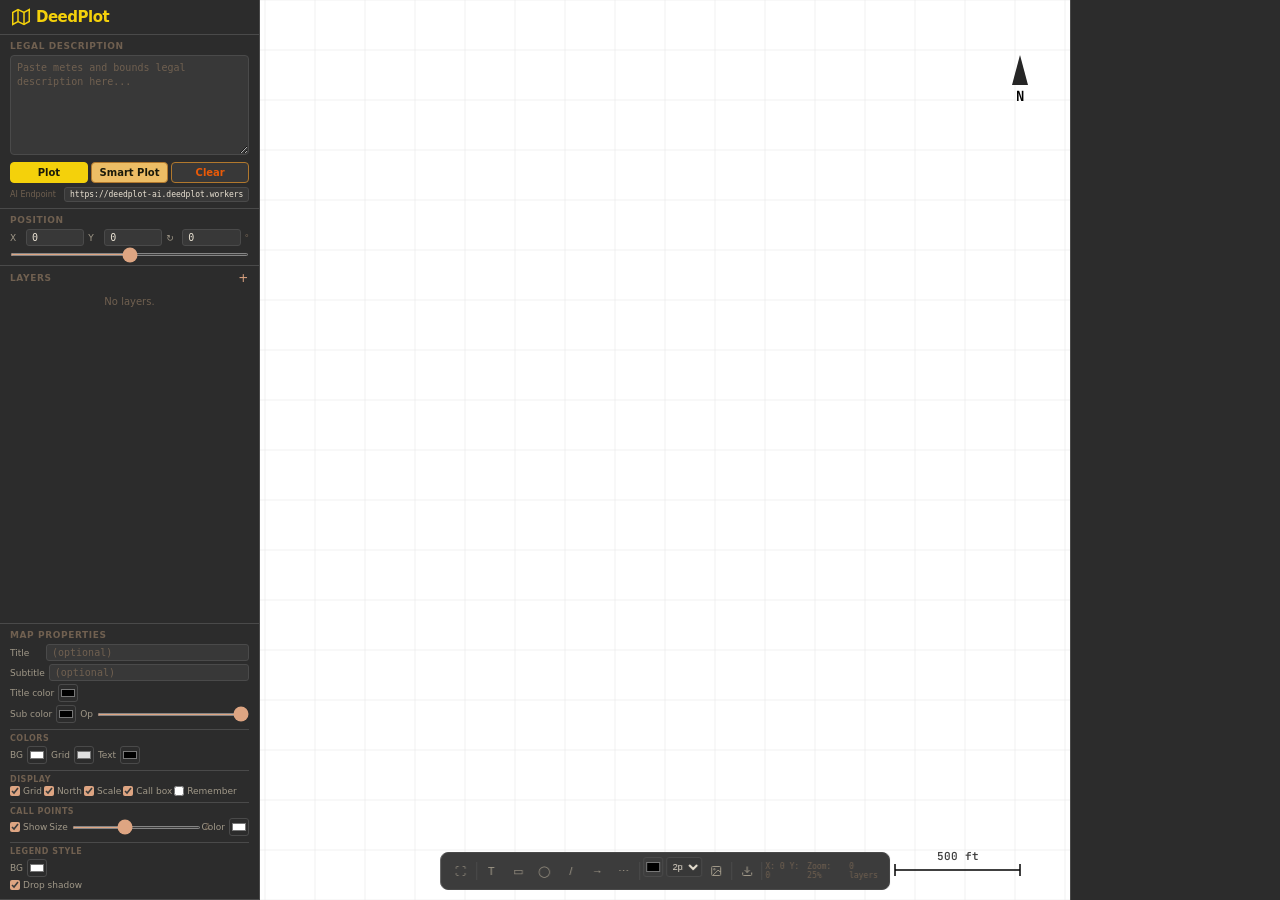
==== commit 5c6d530c: "rebuild index.html" ====
--- a/index.html
+++ b/index.html
@@ -4,6 +4,9 @@
     <meta charset="UTF-8" />
     <meta name="viewport" content="width=device-width, initial-scale=1.0" />
     <title>DeedPlot — Metes &amp; Bounds Parcel Plotter</title>
+    <link rel="preconnect" href="https://fonts.googleapis.com">
+    <link rel="preconnect" href="https://fonts.gstatic.com" crossorigin>
+    <link href="https://fonts.googleapis.com/css2?family=Inter:wght@100;400;600;700;900&family=JetBrains+Mono:wght@400;700&family=Merriweather:ital,wght@0,400;0,700;1,400&family=Oswald:wght@400;600;700&family=Playfair+Display:ital,wght@0,400;0,700;1,400&family=Raleway:wght@100;400;600;700;900&family=Source+Sans+3:ital,wght@0,400;0,600;0,700;1,400&family=Nunito:wght@400;600;700;900&family=PT+Serif:ital,wght@0,400;0,700;1,400&family=Fira+Code:wght@400;700&family=Lora:ital,wght@0,400;0,700;1,400&family=Roboto+Slab:wght@100;400;700;900&display=swap" rel="stylesheet">
     <style>
       :root {
         --dp-bg: #2c2c2c;
@@ -506,7 +509,7 @@
         border-radius: 4px;
         padding: 8px;
         z-index: 1000;
-        box-shadow: 0 2px 8px rgba(0, 0, 0, 0.15);
+        box-shadow: 0 2px 8px rgba(0,0,0,0.15);
         max-height: 80vh;
         overflow-y: auto;
         display: none;
@@ -586,6 +589,393 @@
       .hidden {
         display: none !important;
       }
+/* ═══ ANNOTATION MODAL ═══ */
+.anno-overlay {
+  position: fixed;
+  inset: 0;
+  background: rgba(0,0,0,0.55);
+  display: none;
+  align-items: center;
+  justify-content: center;
+  z-index: 200;
+}
+.anno-overlay.show { display: flex; }
+
+.anno-modal {
+  width: 380px;
+  max-height: 90vh;
+  background: #2C2C2C;
+  border-radius: 20px;
+  border: 1px solid #000;
+  display: flex;
+  flex-direction: column;
+  overflow: hidden;
+  font-family: -apple-system, 'SF Pro Text', system-ui, sans-serif;
+}
+.anno-modal-header {
+  display: flex;
+  justify-content: space-between;
+  align-items: center;
+  padding: 10px 20px;
+  flex-shrink: 0;
+}
+.anno-modal-header .spacer { width: 26px; }
+.anno-modal-header .title {
+  font-size: 20px;
+  font-weight: 700;
+  color: #EBE3D4;
+}
+.anno-close-btn {
+  width: 26px; height: 26px;
+  background: none; border: none; cursor: pointer;
+  display: flex; align-items: center; justify-content: center;
+}
+.anno-close-btn svg { stroke: #E8BF1B; }
+.anno-modal-divider { height: 1px; background: #E8BF1B; flex-shrink: 0; }
+
+.anno-modal-body {
+  padding: 12px 16px 16px;
+  display: flex; flex-direction: column; gap: 8px;
+  overflow-y: auto;
+}
+
+.anno-textarea {
+  background: #EBE3D4;
+  border-radius: 8px; border: 1px solid #000;
+  padding: 12px; min-height: 160px;
+  color: #000; font-size: 18px;
+  outline: none; resize: none; width: 100%;
+  line-height: 1.4; font-family: 'Inter', sans-serif;
+}
+
+.anno-control-row { display: flex; justify-content: space-between; align-items: flex-end; }
+
+.anno-color-group label {
+  display: block; font-size: 11px; color: #EBE3D4;
+  margin-bottom: 2px; margin-left: 4px;
+}
+.anno-color-control { display: flex; gap: 2px; position: relative; }
+.anno-swatch-area {
+  display: flex; align-items: center;
+  background: #383838; border-radius: 4px 0 0 4px;
+  padding: 3px 8px 3px 6px; gap: 5px;
+  cursor: pointer; position: relative;
+}
+.anno-swatch-area:hover { background: #444; }
+.anno-color-dot {
+  width: 14px; height: 14px; border-radius: 50%;
+  border: 1px solid #555; flex-shrink: 0;
+}
+.anno-color-hex {
+  font-size: 12px; font-family: 'SF Mono', Menlo, monospace; color: #EBE3D4;
+}
+.anno-swatch-area input[type="color"] {
+  position: absolute; inset: 0; opacity: 0;
+  width: 100%; height: 100%; cursor: pointer; border: none;
+}
+.anno-opacity-btn {
+  background: #383838; border-radius: 0 4px 4px 0;
+  padding: 3px 6px; border: none; cursor: pointer;
+  color: #EBE3D4; font-size: 12px; font-family: inherit;
+}
+.anno-opacity-btn:hover { background: #444; }
+.anno-opacity-popup {
+  position: absolute; top: calc(100% + 4px); left: 0;
+  background: #333; border: 1px solid #555; border-radius: 6px;
+  padding: 8px 10px; z-index: 210; display: none; width: 140px;
+}
+.anno-opacity-popup.show { display: flex; align-items: center; gap: 6px; }
+.anno-opacity-popup input[type="range"] { flex: 1; accent-color: #E8BF1B; height: 3px; }
+.anno-opacity-popup span { font-size: 11px; color: #EBE3D4; min-width: 30px; text-align: right; }
+
+.anno-post-btn {
+  border: 2px solid #E8BF1B; border-radius: 16px;
+  padding: 4px 18px; background: none; cursor: pointer;
+  color: #E8BF1B; font-size: 16px; font-weight: 700;
+  font-family: inherit; transition: background 0.15s;
+}
+.anno-post-btn:hover { background: rgba(232,191,27,0.12); }
+
+.anno-bg-row { display: flex; align-items: flex-end; gap: 8px; }
+.anno-bg-toggle {
+  display: flex; align-items: center; gap: 4px;
+  font-size: 11px; color: #EBE3D4; cursor: pointer; margin-bottom: 2px;
+}
+.anno-bg-toggle input { width: 12px; height: 12px; accent-color: #E8BF1B; }
+
+.anno-dropdown-wrap { position: relative; }
+.anno-dropdown-btn {
+  display: flex; align-items: center; justify-content: space-between;
+  width: 100%; background: transparent;
+  border: 1px solid #EBE3D4; border-radius: 5px;
+  padding: 6px 10px; cursor: pointer;
+  color: #EBE3D4; font-family: inherit; font-size: 15px; text-align: left;
+}
+.anno-dropdown-btn:hover { background: rgba(235,227,212,0.06); }
+.anno-dropdown-btn.open { border-color: #E8BF1B; }
+.anno-dropdown-btn svg { flex-shrink: 0; transition: transform 0.15s; }
+.anno-dropdown-btn.open svg { transform: rotate(180deg); }
+
+.anno-dropdown-menu {
+  position: absolute; left: 0; right: 0;
+  background: #333; border: 1px solid #555; border-radius: 6px;
+  padding: 4px 0; z-index: 210; display: none;
+  max-height: 220px; overflow-y: auto;
+}
+.anno-dropdown-menu.above { bottom: calc(100% + 4px); }
+.anno-dropdown-menu.show { display: block; }
+.anno-dropdown-menu::-webkit-scrollbar { width: 4px; }
+.anno-dropdown-menu::-webkit-scrollbar-thumb { background: #555; border-radius: 2px; }
+.anno-dropdown-item {
+  padding: 6px 14px; font-size: 14px; color: #EBE3D4;
+  cursor: pointer; white-space: nowrap;
+}
+.anno-dropdown-item:hover { background: rgba(232,191,27,0.15); }
+.anno-dropdown-sep { height: 1px; background: #555; margin: 4px 10px; }
+
+.anno-font-row { display: flex; gap: 6px; }
+.anno-font-row .anno-dropdown-wrap:first-child { flex: 1; }
+.anno-font-row .anno-dropdown-wrap:last-child { width: 75px; }
+.anno-font-row .anno-dropdown-btn { font-size: 13px; padding: 5px 8px; }
+
+/* ═══ DELETE CTA ═══ */
+.anno-delete-cta {
+  position: absolute;
+  display: none;
+  align-items: center;
+  gap: 6px;
+  background: #333;
+  border: 1px solid #555;
+  border-radius: 20px;
+  padding: 5px 12px 5px 6px;
+  z-index: 60;
+  cursor: pointer;
+  white-space: nowrap;
+  transform: translate(-50%, -100%);
+  margin-top: -8px;
+  box-shadow: 0 2px 8px rgba(0,0,0,0.4);
+}
+.anno-delete-cta.show { display: flex; }
+.anno-delete-cta:hover { background: #3a3a3a; }
+.anno-delete-cta .x-icon {
+  width: 20px; height: 20px;
+  background: #E8BF1B;
+  border-radius: 50%;
+  display: flex; align-items: center; justify-content: center;
+  flex-shrink: 0;
+}
+.anno-delete-cta .x-icon svg { stroke: #1a1a0a; }
+.anno-delete-cta span {
+  font-size: 14px; font-weight: 600; color: #EBE3D4;
+}
+/* ═══ DROP SHADOW MODAL ═══ */
+.ds-overlay {
+  position: fixed; inset: 0;
+  background: rgba(0,0,0,0.55);
+  display: none;
+  z-index: 200;
+}
+.ds-overlay.show { display: block; }
+
+.ds-modal {
+  width: 420px;
+  background: #2C2C2C;
+  border-radius: 20px;
+  border: 1px solid #000;
+  display: flex;
+  flex-direction: column;
+  overflow: hidden;
+  position: absolute;
+}
+.ds-modal-header {
+  display: flex;
+  justify-content: space-between;
+  align-items: center;
+  padding: 10px 20px;
+  cursor: grab;
+  user-select: none;
+}
+.ds-modal-header:active { cursor: grabbing; }
+.ds-modal-header .spacer { width: 26px; }
+.ds-modal-header .title {
+  font-size: 22px; font-weight: 800; color: #EBE3D4;
+}
+.ds-close-btn {
+  width: 26px; height: 26px;
+  background: none; border: none; cursor: pointer;
+  display: flex; align-items: center; justify-content: center;
+}
+.ds-close-btn svg { stroke: #E8BF1B; }
+.ds-modal-divider { height: 2px; background: #E8BF1B; margin: 0 8px; }
+
+.ds-modal-body {
+  padding: 14px 18px 20px;
+  display: flex; flex-direction: column; gap: 12px;
+}
+
+.ds-slider-group {
+  display: flex; flex-direction: column; gap: 3px;
+}
+.ds-slider-label {
+  font-size: 13px; color: #f4e2e2; font-weight: 400;
+}
+.ds-slider-row {
+  display: flex; align-items: center; gap: 10px;
+}
+.ds-slider-row input[type="range"] {
+  flex: 1; height: 8px;
+  -webkit-appearance: none; appearance: none;
+  background: linear-gradient(90deg, #E8BF1B var(--pct, 50%), #8b8585 var(--pct, 50%));
+  border-radius: 20px; border: 1px solid #1e1e1e;
+  outline: none; cursor: pointer;
+}
+.ds-slider-row input[type="range"]::-webkit-slider-thumb {
+  -webkit-appearance: none; appearance: none;
+  width: 18px; height: 18px;
+  background: #e86d15; border-radius: 50%;
+  border: 0.5px solid #000; cursor: pointer;
+}
+.ds-slider-row input[type="range"]::-moz-range-thumb {
+  width: 18px; height: 18px;
+  background: #e86d15; border-radius: 50%;
+  border: 0.5px solid #000; cursor: pointer;
+}
+.ds-slider-val {
+  font-size: 13px; color: #EBE3D4;
+  background: #383838; border-radius: 4px;
+  padding: 2px 6px; text-align: center;
+  border: 1px solid transparent;
+  outline: none; font-family: inherit; width: 56px;
+}
+.ds-slider-val:focus {
+  border-color: #E8BF1B; background: #2C2C2C;
+}
+
+.ds-remove-btn {
+  background: #E8BF1B; color: #1a1a0a;
+  border: none; border-radius: 6px;
+  padding: 5px 18px; font-size: 13px;
+  font-weight: 700; cursor: pointer; font-family: inherit;
+}
+.ds-remove-btn:hover { filter: brightness(1.1); }
+/* ═══ IMAGE MODAL ═══ */
+.img-overlay {
+  position: fixed; inset: 0;
+  background: rgba(0,0,0,0.55);
+  display: none;
+  z-index: 200;
+}
+.img-overlay.show { display: block; }
+
+.img-modal {
+  width: 420px;
+  background: #2C2C2C;
+  border-radius: 20px;
+  border: 1px solid #000;
+  display: flex;
+  flex-direction: column;
+  overflow: hidden;
+  position: absolute;
+}
+.img-modal-header {
+  display: flex;
+  justify-content: space-between;
+  align-items: center;
+  padding: 10px 20px;
+  cursor: grab;
+  user-select: none;
+}
+.img-modal-header:active { cursor: grabbing; }
+.img-modal-header .spacer { width: 26px; }
+.img-modal-header .title {
+  font-size: 22px; font-weight: 800; color: #EBE3D4;
+}
+.img-close-btn {
+  width: 26px; height: 26px;
+  background: none; border: none; cursor: pointer;
+  display: flex; align-items: center; justify-content: center;
+}
+.img-close-btn svg { stroke: #E8BF1B; }
+.img-modal-divider { height: 2px; background: #E8BF1B; margin: 0 8px; }
+
+.img-modal-body {
+  padding: 14px 18px 20px;
+  display: flex; flex-direction: column; gap: 14px;
+}
+
+.img-row {
+  display: flex; align-items: center; gap: 8px;
+}
+.img-row-label {
+  font-size: 13px; color: #EBE3D4; font-weight: 400; min-width: 30px;
+}
+.img-thumb {
+  width: 18px; height: 18px;
+  background: #d9d9d9; border: 0.5px solid #000;
+  flex-shrink: 0; background-size: cover; background-position: center;
+}
+.img-thumb.has-img { border-color: #E8BF1B; }
+.img-name {
+  font-size: 13px; color: #EBE3D4;
+  flex: 1; overflow: hidden; text-overflow: ellipsis; white-space: nowrap;
+}
+.img-opacity-val {
+  font-size: 13px; color: #EBE3D4;
+  background: #383838; border-radius: 4px;
+  padding: 2px 6px; min-width: 40px; text-align: center;
+  border: 1px solid transparent;
+  outline: none; font-family: inherit; width: 52px;
+}
+.img-opacity-val:focus {
+  border-color: #E8BF1B; background: #2C2C2C;
+}
+
+.img-icon-btn {
+  width: 26px; height: 26px;
+  border-radius: 50%;
+  border: 1px solid #EBE3D4;
+  background: none;
+  cursor: pointer;
+  display: flex; align-items: center; justify-content: center;
+  flex-shrink: 0;
+  transition: background 0.12s;
+}
+.img-icon-btn:hover { background: rgba(235,227,212,0.1); }
+.img-icon-btn svg { stroke: #fff; fill: none; }
+.img-icon-btn.eye-btn.off { opacity: 0.4; }
+
+.img-slider-group { display: flex; flex-direction: column; gap: 3px; }
+.img-slider-label { font-size: 13px; color: #f4e2e2; font-weight: 400; }
+.img-slider-row { display: flex; align-items: center; gap: 10px; }
+.img-slider-row input[type="range"] {
+  flex: 1; height: 8px;
+  -webkit-appearance: none; appearance: none;
+  background: linear-gradient(90deg, #E8BF1B var(--pct, 50%), #8b8585 var(--pct, 50%));
+  border-radius: 20px; border: 1px solid #1e1e1e;
+  outline: none; cursor: pointer;
+}
+.img-slider-row input[type="range"]::-webkit-slider-thumb {
+  -webkit-appearance: none; appearance: none;
+  width: 18px; height: 18px;
+  background: #e86d15; border-radius: 50%;
+  border: 0.5px solid #000; cursor: pointer;
+}
+.img-slider-row input[type="range"]::-moz-range-thumb {
+  width: 18px; height: 18px;
+  background: #e86d15; border-radius: 50%;
+  border: 0.5px solid #000; cursor: pointer;
+}
+.img-slider-val {
+  font-size: 13px; color: #EBE3D4;
+  background: #383838; border-radius: 4px;
+  padding: 2px 6px; text-align: center;
+  border: 1px solid transparent;
+  outline: none; font-family: inherit; width: 72px;
+}
+.img-slider-val:focus {
+  border-color: #E8BF1B; background: #2C2C2C;
+}
+.img-hidden-input { display: none; }
     </style>
   </head>
   <body>
@@ -847,27 +1237,16 @@
             </label>
           </div>
           <div class="sec-label">Call Points</div>
-          <div
-            style="
-              display: flex;
-              flex-wrap: wrap;
-              gap: 2px;
-              margin-top: 2px;
-              align-items: center;
-            "
-          >
+          <div style="display:flex;flex-wrap:wrap;gap:2px;margin-top:2px;align-items:center">
             <label class="ck"
               ><input
                 type="checkbox"
                 id="cpShow"
                 checked
-                onchange="
-                  callPointStyle.show = this.checked;
-                  redraw();
-                "
+                onchange="callPointStyle.show=this.checked;redraw()"
               />Show</label
             >
-            <div class="ir" style="margin: 0; flex: 1; min-width: 80px">
+            <div class="ir" style="margin:0;flex:1;min-width:80px">
               <label>Size</label>
               <input
                 type="range"
@@ -876,28 +1255,17 @@
                 max="10"
                 value="4"
                 step="1"
-                oninput="
-                  callPointStyle.radius = +this.value;
-                  $('cpRadiusV').textContent = this.value;
-                  redraw();
-                "
+                oninput="callPointStyle.radius=+this.value;$('cpRadiusV').textContent=this.value;redraw()"
               />
-              <span
-                id="cpRadiusV"
-                style="font-size: 8px; color: var(--dp-text3); min-width: 12px"
-                >4</span
-              >
+              <span id="cpRadiusV" style="font-size:8px;color:var(--dp-text3);min-width:12px">4</span>
             </div>
-            <div class="ir" style="margin: 0">
+            <div class="ir" style="margin:0">
               <label>Color</label>
               <input
                 type="color"
                 id="cpColor"
                 value="#ffffff"
-                oninput="
-                  callPointStyle.color = this.value;
-                  redraw();
-                "
+                oninput="callPointStyle.color=this.value;redraw()"
               />
             </div>
           </div>
@@ -926,12 +1294,6 @@
             />
             Drop shadow
           </label>
-          <div class="br" style="margin-top: 6px">
-            <button class="btn sm" onclick="exportPNG(false)">
-              Export PNG
-            </button>
-            <button class="btn sm" onclick="exportMABF()">Export MABF</button>
-          </div>
         </div>
       </div>
 
@@ -947,6 +1309,13 @@
             ⛶
           </button>
           <div class="ftb-sep"></div>
+          <button
+            class="ftb-b"
+            onclick="openAnnoModal()"
+            title="Add annotation"
+          >
+            T
+          </button>
           <button
             class="ftb-b"
             onclick="toggleDrawMode('rect')"
@@ -993,31 +1362,12 @@
             id="shapeColor"
             value="#000000"
             title="Shape color"
-            style="
-              width: 20px;
-              height: 20px;
-              border: 1px solid var(--dp-border-lt);
-              border-radius: 3px;
-              padding: 0;
-              cursor: pointer;
-              vertical-align: middle;
-            "
+            style="width:20px;height:20px;border:1px solid var(--dp-border-lt);border-radius:3px;padding:0;cursor:pointer;vertical-align:middle"
           />
           <select
             id="shapeWidth"
             title="Shape line width"
-            style="
-              width: 36px;
-              height: 20px;
-              font-size: 9px;
-              background: var(--dp-field);
-              color: var(--dp-text);
-              border: 1px solid var(--dp-border-lt);
-              border-radius: 3px;
-              padding: 0 2px;
-              cursor: pointer;
-              vertical-align: middle;
-            "
+            style="width:36px;height:20px;font-size:9px;background:var(--dp-field);color:var(--dp-text);border:1px solid var(--dp-border-lt);border-radius:3px;padding:0 2px;cursor:pointer;vertical-align:middle"
           >
             <option value="1">1px</option>
             <option value="2" selected>2px</option>
@@ -1106,210 +1456,17 @@
           </div>
         </div>
 
-        <!-- BG Image popover -->
-        <div class="popover" id="bgPopover">
-          <div class="sec-t">Background image</div>
-          <div class="ir">
-            <label>Opacity</label
-            ><input
-              type="range"
-              id="bgAlpha"
-              min="0"
-              max="100"
-              value="40"
-              oninput="
-                bgS.alpha = this.value / 100;
-                redraw();
-              "
-            />
-          </div>
-          <div class="ir">
-            <label>Scale</label
-            ><input
-              type="range"
-              id="bgScale"
-              min="1"
-              max="2000"
-              value="100"
-              oninput="
-                bgS.scale = this.value / 100;
-                redraw();
-              "
-            /><span
-              id="bgScaleV"
-              style="font-size: 8px; color: var(--dp-text3); min-width: 28px"
-              >100%</span
-            >
-          </div>
-          <div class="ir">
-            <label>Rot</label
-            ><input
-              type="range"
-              id="bgRot"
-              min="-180"
-              max="180"
-              value="0"
-              oninput="
-                bgS.rotation = +this.value;
-                redraw();
-              "
-            /><span
-              id="bgRotV"
-              style="font-size: 8px; color: var(--dp-text3); min-width: 20px"
-              >0°</span
-            >
-          </div>
-          <div class="ir">
-            <label>Fine</label
-            ><input
-              type="range"
-              id="bgRotFine"
-              min="-50"
-              max="50"
-              value="0"
-              step="1"
-              oninput="
-                bgS.rotFine = this.value / 10;
-                redraw();
-              "
-            /><span
-              id="bgRotFineV"
-              style="font-size: 8px; color: var(--dp-text3); min-width: 24px"
-              >0.0°</span
-            >
-          </div>
-          <label class="ck" style="margin-top: 3px"
-            ><input
-              type="checkbox"
-              id="bgShow"
-              checked
-              onchange="
-                bgS.show = this.checked;
-                redraw();
-              "
-            />
-            Show</label
-          >
-          <button
-            class="btn sm"
-            onclick="
-              $('bgInput').click();
-              $('bgPopover').classList.remove('show');
-            "
-            style="margin-top: 3px; width: 100%"
-          >
-            Change Image
-          </button>
-          <button
-            class="btn sm danger"
-            onclick="
-              clearBgImage();
-              $('bgPopover').classList.remove('show');
-            "
-            style="margin-top: 3px; width: 100%"
-          >
-            Remove
-          </button>
-        </div>
-
-        <!-- Drop shadow popover for Effects -->
-        <div class="popover" id="dropShadowPopover">
-          <div class="sec-t">
-            Drop shadow
-            <span
-              class="sec-plus"
-              onclick="$('dropShadowPopover').classList.remove('show')"
-              title="Close"
-              style="cursor: pointer; font-size: 14px; font-weight: 700"
-              >&times;</span
-            >
-          </div>
-          <div class="ir">
-            <label>X</label
-            ><input
-              type="number"
-              class="inp"
-              id="shadowX"
-              min="-20"
-              max="20"
-              value="2"
-              style="width: 50px"
-              oninput="
-                updateDropShadow();
-                redraw();
-              "
-            />
-          </div>
-          <div class="ir">
-            <label>Y</label
-            ><input
-              type="number"
-              class="inp"
-              id="shadowY"
-              min="-20"
-              max="20"
-              value="2"
-              style="width: 50px"
-              oninput="
-                updateDropShadow();
-                redraw();
-              "
-            />
-          </div>
-          <div class="ir">
-            <label>Blur</label
-            ><input
-              type="number"
-              class="inp"
-              id="shadowBlur"
-              min="0"
-              max="20"
-              value="4"
-              style="width: 50px"
-              oninput="
-                updateDropShadow();
-                redraw();
-              "
-            />
-          </div>
-          <div class="ir">
-            <label>Color</label
-            ><input
-              type="color"
-              id="shadowColor"
-              value="#000000"
-              oninput="
-                updateDropShadow();
-                redraw();
-              "
-            /><label>Op</label
-            ><input
-              type="number"
-              class="inp"
-              id="shadowAlpha"
-              min="0"
-              max="100"
-              value="30"
-              style="width: 50px"
-              oninput="
-                updateDropShadow();
-                redraw();
-              "
-            />
-          </div>
-          <button
-            class="btn sm danger"
-            onclick="removeDropShadow()"
-            style="margin-top: 6px; width: 100%"
-          >
-            Remove shadow
-          </button>
-        </div>
+
+        <!-- Hidden checkbox for bgShow state (used by image modal) -->
+        <input type="checkbox" id="bgShow" checked style="display:none"
+          onchange="bgS.show=this.checked;redraw();">
+
       </div>
 
       <!-- RIGHT PANEL (context-sensitive) -->
 
       <div class="rp">
+
         <!-- Layer Properties (shown when a layer is selected) -->
         <div id="rpLayerProps" style="display: none">
           <div class="rp-title">Layer properties</div>
@@ -1638,12 +1795,31 @@
           <div class="sec">
             <div class="sec-label">Effects</div>
             <button
-              class="btn sm"
-              onclick="toggleDropShadowPopover()"
-              style="width: 100%; margin-top: 2px"
+              onclick="openDsModal()"
+              style="width:100%;margin-top:2px;padding:5px 0;border-radius:6px;border:none;background:#E8BF1B;color:#1a1a0a;font-size:11px;font-weight:700;cursor:pointer;font-family:inherit;"
             >
-              Drop shadow...
+              Drop Shadow
             </button>
+          </div>
+          <div class="sec">
+            <div class="sec-label">Annotations</div>
+            <button
+              onclick="openAnnoModal()"
+              style="width:100%;margin-top:2px;padding:5px 0;border-radius:6px;border:none;background:#E8BF1B;color:#1a1a0a;font-size:11px;font-weight:700;cursor:pointer;font-family:inherit;"
+            >
+              Add Note
+            </button>
+          </div>
+          <div class="sec">
+            <div class="sec-label">Image</div>
+            <button
+              id="imgSettingsBtn"
+              onclick="openImageModal()"
+              style="width:100%;margin-top:2px;padding:5px 0;border-radius:6px;border:none;background:#E8BF1B;color:#1a1a0a;font-size:11px;font-weight:700;cursor:pointer;font-family:inherit;display:none;"
+            >
+              Image Settings
+            </button>
+            <div id="imgSettingsHint" style="font-size:9px;color:var(--dp-text3);margin-top:2px;">Load an image first</div>
           </div>
           <div
             class="br"
@@ -1654,10 +1830,18 @@
               margin-bottom: 10px;
             "
           >
-            <button class="btn sm" onclick="exportPNG(false)">
+            <button
+              onclick="exportPNG(false)"
+              style="flex:1;padding:5px 0;border-radius:6px;border:1px solid #b1782d;background:#ecbd65;color:#1a1a0a;font-size:10px;font-weight:600;cursor:pointer;font-family:inherit;"
+            >
               Export PNG
             </button>
-            <button class="btn sm" onclick="exportMABF()">Export MABF</button>
+            <button
+              onclick="exportMABF()"
+              style="flex:1;padding:5px 0;border-radius:6px;border:1px solid #b1782d;background:#ecbd65;color:#1a1a0a;font-size:10px;font-weight:600;cursor:pointer;font-family:inherit;"
+            >
+              Export MABF
+            </button>
           </div>
           <div class="sec">
             <div class="sec-label">Call schedule</div>
@@ -1680,8 +1864,10 @@
     <div class="toast" id="toast"></div>
 
     <script>
+
+      // ── state ──
       const $ = (id) => document.getElementById(id);
-
+      
       // ═══════════════ STATE ═══════════════
       let tracts = [],
         activeTractIdx = -1;
@@ -1720,7 +1906,7 @@
         color: "#000000",
         alpha: 0.3,
       };
-
+      
       // Undo
       let undoStack = [],
         MAX_UNDO = 50;
@@ -1731,6 +1917,7 @@
               typeof v === "function" ? undefined : v,
             ),
           ),
+          annotations: JSON.parse(JSON.stringify(annotations)),
           activeTractIdx,
           legendPos: { ...legendPos },
         };
@@ -1745,6 +1932,7 @@
         const s = undoStack.pop();
         activeTractIdx = s.activeTractIdx;
         legendPos = s.legendPos;
+        if (s.annotations) annotations = s.annotations;
         tracts = s.tracts.map((t) => {
           t.calls = t.calls.map((c) => {
             c.toRad = makeToRad(c.quad, c.deg, c.min, c.sec, c.dir);
@@ -1760,6 +1948,1004 @@
         showToast("Undo");
       }
 
+
+      // ── helpers ──
+      // ═══════════════ HELPERS ═══════════════
+      function roundRect(c, x, y, w, h, r) {
+        c.beginPath();
+        c.moveTo(x + r, y);
+        c.lineTo(x + w - r, y);
+        c.quadraticCurveTo(x + w, y, x + w, y + r);
+        c.lineTo(x + w, y + h - r);
+        c.quadraticCurveTo(x + w, y + h, x + w - r, y + h);
+        c.lineTo(x + r, y + h);
+        c.quadraticCurveTo(x, y + h, x, y + h - r);
+        c.lineTo(x, y + r);
+        c.quadraticCurveTo(x, y, x + r, y);
+        c.closePath();
+      }
+      function getBounds(pts) {
+        let a = Infinity,
+          b = -Infinity,
+          c = Infinity,
+          d = -Infinity;
+        for (const p of pts) {
+          a = Math.min(a, p.x);
+          b = Math.max(b, p.x);
+          c = Math.min(c, p.y);
+          d = Math.max(d, p.y);
+        }
+        return { minX: a, maxX: b, minY: c, maxY: d, w: b - a, h: d - c };
+      }
+      function hexToRgb(h) {
+        return {
+          r: parseInt(h.slice(1, 3), 16),
+          g: parseInt(h.slice(3, 5), 16),
+          b: parseInt(h.slice(5, 7), 16),
+        };
+      }
+      function pointInPoly(x, y, pts) {
+        let inside = false;
+        for (let i = 0, j = pts.length - 1; i < pts.length; j = i++) {
+          const xi = pts[i].x,
+            yi = pts[i].y,
+            xj = pts[j].x,
+            yj = pts[j].y;
+          if (yi > y !== yj > y && x < ((xj - xi) * (y - yi)) / (yj - yi) + xi)
+            inside = !inside;
+        }
+        return inside;
+      }
+      function fitToView() {
+        if (!tracts.length) {
+          redraw();
+          return;
+        }
+        let ap = [];
+        for (const t of tracts) ap.push(...t.coords);
+        if (!ap.length) {
+          redraw();
+          return;
+        }
+        const b = getBounds(ap),
+          c = $("canvasContainer"),
+          W = c.clientWidth || 800,
+          H = c.clientHeight || 600;
+        cam.zoom = Math.min((W * 0.7) / (b.w || 1), (H * 0.7) / (b.h || 1));
+        cam.x = (b.minX + b.maxX) / 2;
+        cam.y = (b.minY + b.maxY) / 2;
+        redraw();
+      }
+      
+      function exportPNG(transparent) {
+        if (transparent) {
+          // Re-render without bg/grid, capture transparent
+          const c = $("canvasContainer"),
+            W = c.clientWidth,
+            H = c.clientHeight;
+          const tmpCanvas = document.createElement("canvas");
+          const dpr = window.devicePixelRatio || 1;
+          tmpCanvas.width = W * dpr;
+          tmpCanvas.height = H * dpr;
+          const origCtx = ctx;
+          const origCanvas = canvas;
+          ctx = tmpCanvas.getContext("2d");
+          ctx.setTransform(dpr, 0, 0, dpr, 0, 0);
+          canvas = tmpCanvas;
+          redraw(true);
+          const link = document.createElement("a");
+          link.download = "parcel_map_transparent.png";
+          link.href = tmpCanvas.toDataURL("image/png");
+          link.click();
+          ctx = origCtx;
+          canvas = origCanvas;
+          redraw();
+          showToast("Transparent PNG exported!");
+        } else {
+          const link = document.createElement("a");
+          link.download = "parcel_map.png";
+          link.href = canvas.toDataURL("image/png");
+          link.click();
+          showToast("PNG exported!");
+        }
+      }
+      
+      function showToast(m) {
+        const t = $("toast");
+        t.textContent = m;
+        t.classList.add("show");
+        setTimeout(() => t.classList.remove("show"), 2000);
+      }
+      
+
+
+      // ── annotations ──
+      // ═══════════════ ANNOTATIONS ═══════════════
+      // State
+      let annotations = [];
+      let annoDeleteTargetIdx = -1;
+      
+      const ANNO_FONTS = [
+        { name: "Inter", family: "'Inter', sans-serif" },
+        { name: "Source Sans 3", family: "'Source Sans 3', sans-serif" },
+        { name: "Raleway", family: "'Raleway', sans-serif" },
+        { name: "Nunito", family: "'Nunito', sans-serif" },
+        { name: "Oswald", family: "'Oswald', sans-serif" },
+        { name: "Merriweather", family: "'Merriweather', serif" },
+        { name: "Playfair Display", family: "'Playfair Display', serif" },
+        { name: "Lora", family: "'Lora', serif" },
+        { name: "PT Serif", family: "'PT Serif', serif" },
+        { name: "Roboto Slab", family: "'Roboto Slab', serif" },
+        { name: "JetBrains Mono", family: "'JetBrains Mono', monospace" },
+        { name: "Fira Code", family: "'Fira Code', monospace" },
+      ];
+      const ANNO_WEIGHTS = [
+        { label: "Thin", value: 100, style: "normal" },
+        { label: "Regular", value: 400, style: "normal" },
+        { label: "Semi Bold", value: 600, style: "normal" },
+        { label: "Bold", value: 700, style: "normal" },
+        { label: "Black", value: 900, style: "normal" },
+        { label: "sep" },
+        { label: "Italic Thin", value: 100, style: "italic" },
+        { label: "Italic Regular", value: 400, style: "italic" },
+      ];
+      const ANNO_SIZES = [8, 12, 16, 20, 24, 32, 64];
+      
+      let annoModalState = {
+        fontFamily: ANNO_FONTS[0],
+        weight: ANNO_WEIGHTS[1],
+        size: 24,
+        textColor: "#000000",
+        textAlpha: 100,
+        bgColor: "#0f1117",
+        bgAlpha: 80,
+        bgEnabled: true,
+      };
+      
+      // ═══ INJECT MODAL HTML ═══
+      function initAnnotations() {
+        // Inject the delete CTA into the canvas container
+        const container = $("canvasContainer");
+        const deleteCta = document.createElement("div");
+        deleteCta.className = "anno-delete-cta";
+        deleteCta.id = "annoDeleteCta";
+        deleteCta.innerHTML = `
+          <div class="x-icon">
+            <svg width="12" height="12" viewBox="0 0 24 24" fill="none" stroke-width="3" stroke-linecap="round">
+              <line x1="6" y1="6" x2="18" y2="18"/><line x1="18" y1="6" x2="6" y2="18"/>
+            </svg>
+          </div>
+          <span>Delete?</span>
+        `;
+        container.appendChild(deleteCta);
+      
+        // Inject the modal overlay
+        const overlay = document.createElement("div");
+        overlay.className = "anno-overlay";
+        overlay.id = "annoOverlay";
+        overlay.innerHTML = `
+          <div class="anno-modal">
+            <div class="anno-modal-header">
+              <div class="spacer"></div>
+              <span class="title">Note</span>
+              <button class="anno-close-btn" id="annoCloseBtn">
+                <svg width="22" height="22" viewBox="0 0 24 24" fill="none" stroke-width="2.5" stroke-linecap="round">
+                  <line x1="6" y1="6" x2="18" y2="18"/><line x1="18" y1="6" x2="6" y2="18"/>
+                </svg>
+              </button>
+            </div>
+            <div class="anno-modal-divider"></div>
+            <div class="anno-modal-body">
+              <textarea class="anno-textarea" id="annoText" placeholder="Type your annotation..."></textarea>
+      
+              <div class="anno-control-row">
+                <div class="anno-color-group">
+                  <label>Text</label>
+                  <div class="anno-color-control">
+                    <div class="anno-swatch-area">
+                      <div class="anno-color-dot" id="annoTextDot" style="background:#000000"></div>
+                      <span class="anno-color-hex" id="annoTextHex">000000</span>
+                      <input type="color" id="annoTextPicker" value="#000000">
+                    </div>
+                    <button class="anno-opacity-btn" id="annoTextOpBtn">100%</button>
+                    <div class="anno-opacity-popup" id="annoTextOpPop">
+                      <input type="range" min="0" max="100" value="100" id="annoTextOpSlider">
+                      <span id="annoTextOpVal">100%</span>
+                    </div>
+                  </div>
+                </div>
+                <button class="anno-post-btn" id="annoPostBtn">POST</button>
+              </div>
+      
+              <div class="anno-bg-row">
+                <div class="anno-color-group" style="flex:1">
+                  <div style="display:flex;align-items:center;gap:6px;margin-bottom:2px;margin-left:4px;">
+                    <label style="margin:0">BG</label>
+                    <label class="anno-bg-toggle" style="margin:0">
+                      <input type="checkbox" id="annoBgEnabled" checked>
+                      <span style="font-size:10px;color:#a09888;">show</span>
+                    </label>
+                  </div>
+                  <div class="anno-color-control">
+                    <div class="anno-swatch-area">
+                      <div class="anno-color-dot" id="annoBgDot" style="background:#0f1117"></div>
+                      <span class="anno-color-hex" id="annoBgHex">0F1117</span>
+                      <input type="color" id="annoBgPicker" value="#0f1117">
+                    </div>
+                    <button class="anno-opacity-btn" id="annoBgOpBtn">80%</button>
+                    <div class="anno-opacity-popup" id="annoBgOpPop">
+                      <input type="range" min="0" max="100" value="80" id="annoBgOpSlider">
+                      <span id="annoBgOpVal">80%</span>
+                    </div>
+                  </div>
+                </div>
+              </div>
+      
+              <div class="anno-dropdown-wrap" id="annoFontWrap">
+                <button class="anno-dropdown-btn" id="annoFontBtn">
+                  <span id="annoFontLabel">Inter</span>
+                  <svg width="14" height="14" viewBox="0 0 24 24" fill="none" stroke="currentColor" stroke-width="2.5" stroke-linecap="round" stroke-linejoin="round"><polyline points="6 9 12 15 18 9"/></svg>
+                </button>
+                <div class="anno-dropdown-menu above" id="annoFontMenu"></div>
+              </div>
+              <div class="anno-font-row">
+                <div class="anno-dropdown-wrap" id="annoWeightWrap">
+                  <button class="anno-dropdown-btn" id="annoWeightBtn">
+                    <span id="annoWeightLabel">Regular</span>
+                    <svg width="12" height="12" viewBox="0 0 24 24" fill="none" stroke="currentColor" stroke-width="2.5" stroke-linecap="round" stroke-linejoin="round"><polyline points="6 9 12 15 18 9"/></svg>
+                  </button>
+                  <div class="anno-dropdown-menu above" id="annoWeightMenu"></div>
+                </div>
+                <div class="anno-dropdown-wrap" id="annoSizeWrap">
+                  <button class="anno-dropdown-btn" id="annoSizeBtn">
+                    <span id="annoSizeLabel">24</span>
+                    <svg width="12" height="12" viewBox="0 0 24 24" fill="none" stroke="currentColor" stroke-width="2.5" stroke-linecap="round" stroke-linejoin="round"><polyline points="6 9 12 15 18 9"/></svg>
+                  </button>
+                  <div class="anno-dropdown-menu above" id="annoSizeMenu"></div>
+                </div>
+              </div>
+            </div>
+          </div>
+        `;
+        document.body.appendChild(overlay);
+      
+        // Wire up events
+        $("annoCloseBtn").addEventListener("click", closeAnnoModal);
+        $("annoPostBtn").addEventListener("click", postAnnotation);
+        $("annoBgEnabled").addEventListener("change", (e) => {
+          annoModalState.bgEnabled = e.target.checked;
+        });
+      
+        setupAnnoColor("annoText", "textColor", "textAlpha");
+        setupAnnoColor("annoBg", "bgColor", "bgAlpha");
+        setupAnnoDropdown(
+          "annoFontWrap",
+          "annoFontBtn",
+          "annoFontMenu",
+          ANNO_FONTS,
+          (f) => {
+            annoModalState.fontFamily = f;
+            $("annoFontLabel").textContent = f.name;
+            applyAnnoTextareaStyles();
+          },
+          (el, f) => {
+            el.textContent = f.name;
+            el.style.fontFamily = f.family;
+          },
+        );
+        setupAnnoDropdown(
+          "annoWeightWrap",
+          "annoWeightBtn",
+          "annoWeightMenu",
+          ANNO_WEIGHTS,
+          (w) => {
+            annoModalState.weight = w;
+            $("annoWeightLabel").textContent = w.label;
+            applyAnnoTextareaStyles();
+          },
+          (el, w) => {
+            el.textContent = w.label;
+            el.style.fontWeight = w.value;
+            el.style.fontStyle = w.style;
+          },
+        );
+        setupAnnoDropdown(
+          "annoSizeWrap",
+          "annoSizeBtn",
+          "annoSizeMenu",
+          ANNO_SIZES,
+          (s) => {
+            annoModalState.size = s;
+            $("annoSizeLabel").textContent = s;
+            applyAnnoTextareaStyles();
+          },
+          (el, s) => {
+            el.textContent = s;
+          },
+        );
+      
+        // Delete CTA — use mousedown so it fires before the document click dismiss
+        deleteCta.addEventListener("mousedown", (e) => {
+          e.stopPropagation();
+          e.preventDefault();
+          if (annoDeleteTargetIdx >= 0 && annoDeleteTargetIdx < annotations.length) {
+            saveUndo();
+            annotations.splice(annoDeleteTargetIdx, 1);
+            redraw();
+          }
+          hideAnnoDeleteCta();
+        });
+      
+        // Dismiss delete CTA on outside click (mousedown to match)
+        document.addEventListener("mousedown", (e) => {
+          if (deleteCta.classList.contains("show") && !deleteCta.contains(e.target)) {
+            hideAnnoDeleteCta();
+          }
+        });
+      }
+      
+      // ═══ MODAL OPEN / CLOSE ═══
+      function openAnnoModal() {
+        $("annoOverlay").classList.add("show");
+        $("annoText").value = "";
+        $("annoText").focus();
+        applyAnnoTextareaStyles();
+      }
+      
+      function closeAnnoModal() {
+        $("annoOverlay").classList.remove("show");
+        closeAllAnnoDropdowns();
+      }
+      
+      function applyAnnoTextareaStyles() {
+        const ta = $("annoText");
+        ta.style.fontFamily = annoModalState.fontFamily.family;
+        ta.style.fontWeight = annoModalState.weight.value;
+        ta.style.fontStyle = annoModalState.weight.style;
+        ta.style.fontSize = annoModalState.size + "px";
+      }
+      
+      // ═══ POST ═══
+      function postAnnotation() {
+        const text = $("annoText").value.trim();
+        if (!text) {
+          showToast("Type some text first");
+          return;
+        }
+      
+        saveUndo();
+        annotations.push({
+          text: text,
+          wx: cam.x,
+          wy: cam.y,
+          fontFamilyName: annoModalState.fontFamily.name,
+          fontFamilyCSS: annoModalState.fontFamily.family,
+          fontWeight: annoModalState.weight.value,
+          fontStyle: annoModalState.weight.style,
+          size: annoModalState.size,
+          textColor: annoModalState.textColor,
+          textAlpha: annoModalState.textAlpha,
+          bgColor: annoModalState.bgColor,
+          bgAlpha: annoModalState.bgAlpha,
+          bgEnabled: annoModalState.bgEnabled,
+        });
+        closeAnnoModal();
+        redraw();
+        showToast("Note posted");
+      }
+      
+      // ═══ DRAW ANNOTATIONS ON CANVAS ═══
+      function drawAnnotations() {
+        for (const a of annotations) {
+          const s = w2s(a.wx, a.wy);
+          const lines = a.text.split("\n");
+          const fontSize = a.size * Math.min(1.5, cam.zoom * 3);
+          const lineHeight = fontSize * 1.3;
+          const totalHeight = lines.length * lineHeight;
+      
+          ctx.save();
+          const fontStyleStr =
+            (a.fontStyle === "italic" ? "italic " : "") +
+            a.fontWeight +
+            " " +
+            fontSize +
+            "px " +
+            a.fontFamilyCSS;
+          ctx.font = fontStyleStr;
+      
+          let maxW = 0;
+          for (const ln of lines) {
+            const w = ctx.measureText(ln).width;
+            if (w > maxW) maxW = w;
+          }
+      
+          const padX = 8,
+            padY = 5;
+          const boxW = maxW + padX * 2;
+          const boxH = totalHeight + padY * 2;
+      
+          // Store screen-space hit area for interaction
+          a._sx = s.x;
+          a._sy = s.y;
+          a._hitW = boxW;
+          a._hitH = boxH;
+      
+          // BG box
+          if (a.bgEnabled) {
+            const br = parseInt(a.bgColor.slice(1, 3), 16);
+            const bg = parseInt(a.bgColor.slice(3, 5), 16);
+            const bb = parseInt(a.bgColor.slice(5, 7), 16);
+            ctx.fillStyle =
+              "rgba(" + br + "," + bg + "," + bb + "," + a.bgAlpha / 100 + ")";
+            roundRect(ctx, s.x - boxW / 2, s.y - boxH / 2, boxW, boxH, 4);
+            ctx.fill();
+          }
+      
+          // Text
+          const tr = parseInt(a.textColor.slice(1, 3), 16);
+          const tg = parseInt(a.textColor.slice(3, 5), 16);
+          const tb = parseInt(a.textColor.slice(5, 7), 16);
+          ctx.fillStyle =
+            "rgba(" + tr + "," + tg + "," + tb + "," + a.textAlpha / 100 + ")";
+          ctx.textAlign = "center";
+          ctx.textBaseline = "top";
+      
+          const startY = s.y - totalHeight / 2;
+          for (let i = 0; i < lines.length; i++) {
+            ctx.fillText(lines[i], s.x, startY + i * lineHeight);
+          }
+          ctx.restore();
+        }
+      }
+      
+      // ═══ HIT TEST ═══
+      function hitTestAnno(sx, sy) {
+        for (let i = annotations.length - 1; i >= 0; i--) {
+          const a = annotations[i];
+          if (a._sx === undefined) continue;
+          const hw = (a._hitW || 60) / 2,
+            hh = (a._hitH || 20) / 2;
+          if (
+            sx >= a._sx - hw &&
+            sx <= a._sx + hw &&
+            sy >= a._sy - hh &&
+            sy <= a._sy + hh
+          ) {
+            return i;
+          }
+        }
+        return -1;
+      }
+      
+      // ═══ DELETE CTA ═══
+      function showAnnoDeleteCta(anno) {
+        const cta = $("annoDeleteCta");
+        cta.style.left = anno._sx + "px";
+        cta.style.top = anno._sy - (anno._hitH || 20) / 2 + "px";
+        cta.classList.add("show");
+      }
+      
+      function hideAnnoDeleteCta() {
+        $("annoDeleteCta").classList.remove("show");
+        annoDeleteTargetIdx = -1;
+      }
+      
+      // ═══ COLOR HELPER ═══
+      function setupAnnoColor(prefix, stateKey, alphaKey) {
+        const picker = $(prefix + "Picker");
+        const dot = $(prefix + "Dot");
+        const hex = $(prefix + "Hex");
+        const opBtn = $(prefix + "OpBtn");
+        const opPop = $(prefix + "OpPop");
+        const opSlider = $(prefix + "OpSlider");
+        const opVal = $(prefix + "OpVal");
+      
+        picker.addEventListener("input", (e) => {
+          annoModalState[stateKey] = e.target.value;
+          dot.style.background = e.target.value;
+          hex.textContent = e.target.value.slice(1).toUpperCase();
+        });
+        opBtn.addEventListener("click", (e) => {
+          e.stopPropagation();
+          closeAllAnnoDropdowns();
+          opPop.classList.toggle("show");
+        });
+        opSlider.value = annoModalState[alphaKey];
+        opVal.textContent = annoModalState[alphaKey] + "%";
+        opBtn.textContent = annoModalState[alphaKey] + "%";
+        opSlider.addEventListener("input", (e) => {
+          annoModalState[alphaKey] = parseInt(e.target.value);
+          opBtn.textContent = annoModalState[alphaKey] + "%";
+          opVal.textContent = annoModalState[alphaKey] + "%";
+        });
+      }
+      
+      // ═══ DROPDOWN HELPER ═══
+      function closeAllAnnoDropdowns() {
+        document
+          .querySelectorAll(".anno-dropdown-menu")
+          .forEach((m) => m.classList.remove("show"));
+        document
+          .querySelectorAll(".anno-dropdown-btn")
+          .forEach((b) => b.classList.remove("open"));
+        document
+          .querySelectorAll(".anno-opacity-popup")
+          .forEach((p) => p.classList.remove("show"));
+      }
+      
+      function setupAnnoDropdown(wrapId, btnId, menuId, items, onSelect, renderItem) {
+        const btn = $(btnId);
+        const menu = $(menuId);
+        menu.innerHTML = "";
+        items.forEach((item) => {
+          if (item.label === "sep" || item === "sep") {
+            const sep = document.createElement("div");
+            sep.className = "anno-dropdown-sep";
+            menu.appendChild(sep);
+            return;
+          }
+          const div = document.createElement("div");
+          div.className = "anno-dropdown-item";
+          renderItem(div, item);
+          div.addEventListener("click", (e) => {
+            e.stopPropagation();
+            onSelect(item);
+            closeAllAnnoDropdowns();
+          });
+          menu.appendChild(div);
+        });
+        btn.addEventListener("click", (e) => {
+          e.stopPropagation();
+          const wasOpen = menu.classList.contains("show");
+          closeAllAnnoDropdowns();
+          if (!wasOpen) {
+            menu.classList.add("show");
+            btn.classList.add("open");
+          }
+        });
+      }
+
+
+      // ── dropshadow-modal ──
+      // ═══════════════ DROP SHADOW MODAL ═══════════════
+      
+      function initDsModal() {
+        // Inject modal overlay
+        const overlay = document.createElement("div");
+        overlay.className = "ds-overlay";
+        overlay.id = "dsOverlay";
+        overlay.innerHTML = `
+          <div class="ds-modal" id="dsModal">
+            <div class="ds-modal-header" id="dsHeader">
+              <div class="spacer"></div>
+              <span class="title">Drop Shadow</span>
+              <button class="ds-close-btn" id="dsCloseBtn">
+                <svg width="22" height="22" viewBox="0 0 24 24" fill="none" stroke-width="2.5" stroke-linecap="round">
+                  <line x1="6" y1="6" x2="18" y2="18"/><line x1="18" y1="6" x2="6" y2="18"/>
+                </svg>
+              </button>
+            </div>
+            <div class="ds-modal-divider"></div>
+            <div class="ds-modal-body">
+              <div class="ds-slider-group">
+                <span class="ds-slider-label">X</span>
+                <div class="ds-slider-row">
+                  <input type="range" id="dsmXSlider" min="-20" max="20" value="2" step="1">
+                  <input class="ds-slider-val" id="dsmXVal" value="2">
+                </div>
+              </div>
+              <div class="ds-slider-group">
+                <span class="ds-slider-label">Y</span>
+                <div class="ds-slider-row">
+                  <input type="range" id="dsmYSlider" min="-20" max="20" value="2" step="1">
+                  <input class="ds-slider-val" id="dsmYVal" value="2">
+                </div>
+              </div>
+              <div class="ds-slider-group">
+                <span class="ds-slider-label">Blur</span>
+                <div class="ds-slider-row">
+                  <input type="range" id="dsmBlurSlider" min="0" max="30" value="4" step="1">
+                  <input class="ds-slider-val" id="dsmBlurVal" value="4">
+                </div>
+              </div>
+              <div class="ds-slider-group">
+                <span class="ds-slider-label">Opacity</span>
+                <div class="ds-slider-row">
+                  <input type="range" id="dsmOpSlider" min="0" max="100" value="30" step="1">
+                  <input class="ds-slider-val" id="dsmOpVal" value="30%">
+                </div>
+              </div>
+              <div style="display:flex;align-items:center;justify-content:space-between;margin-top:4px;">
+                <div style="display:flex;align-items:center;gap:2px;">
+                  <div style="position:relative;display:flex;align-items:center;background:#383838;border-radius:4px;padding:3px 8px 3px 6px;gap:5px;cursor:pointer;">
+                    <div id="dsmColorDot" style="width:14px;height:14px;border-radius:50%;border:1px solid #555;background:#000000;flex-shrink:0;"></div>
+                    <span id="dsmColorHex" style="font-size:12px;font-family:'SF Mono',Menlo,monospace;color:#EBE3D4;">000000</span>
+                    <input type="color" id="dsmColorPicker" value="#000000" style="position:absolute;inset:0;opacity:0;width:100%;height:100%;cursor:pointer;border:none;">
+                  </div>
+                </div>
+                <button class="ds-remove-btn" id="dsmRemoveBtn">Remove</button>
+              </div>
+            </div>
+          </div>
+        `;
+        document.body.appendChild(overlay);
+      
+        // Wire events
+        $("dsCloseBtn").addEventListener("click", closeDsModal);
+        $("dsmRemoveBtn").addEventListener("click", dsmRemoveShadow);
+      
+        $("dsmXSlider").addEventListener("input", function() { dsmUpdateFromSlider("x", this); });
+        $("dsmYSlider").addEventListener("input", function() { dsmUpdateFromSlider("y", this); });
+        $("dsmBlurSlider").addEventListener("input", function() { dsmUpdateFromSlider("blur", this); });
+        $("dsmOpSlider").addEventListener("input", function() { dsmUpdateFromSlider("op", this); });
+      
+        $("dsmXVal").addEventListener("change", function() { dsmManual("x", this.value); });
+        $("dsmYVal").addEventListener("change", function() { dsmManual("y", this.value); });
+        $("dsmBlurVal").addEventListener("change", function() { dsmManual("blur", this.value); });
+        $("dsmOpVal").addEventListener("change", function() { dsmManual("op", this.value); });
+      
+        // Enter to commit
+        for (const id of ["dsmXVal","dsmYVal","dsmBlurVal","dsmOpVal"]) {
+          $(id).addEventListener("keydown", function(e) { if (e.key === "Enter") this.blur(); });
+        }
+      
+        $("dsmColorPicker").addEventListener("input", function() {
+          const t = tracts[activeTractIdx];
+          if (!t || !t.dropShadow) return;
+          t.dropShadow.color = this.value;
+          $("dsmColorDot").style.background = this.value;
+          $("dsmColorHex").textContent = this.value.slice(1).toUpperCase();
+          redraw();
+        });
+      
+        // Draggable
+        let dragging = false, dOff = { x: 0, y: 0 };
+        const modal = $("dsModal"), header = $("dsHeader");
+        header.addEventListener("mousedown", function(e) {
+          if (e.target.closest(".ds-close-btn")) return;
+          dragging = true;
+          const rect = modal.getBoundingClientRect();
+          dOff = { x: e.clientX - rect.left, y: e.clientY - rect.top };
+          e.preventDefault();
+        });
+        window.addEventListener("mousemove", function(e) {
+          if (!dragging) return;
+          let nx = e.clientX - dOff.x, ny = e.clientY - dOff.y;
+          nx = Math.max(0, Math.min(window.innerWidth - modal.offsetWidth, nx));
+          ny = Math.max(0, Math.min(window.innerHeight - modal.offsetHeight, ny));
+          modal.style.left = nx + "px"; modal.style.top = ny + "px";
+        });
+        window.addEventListener("mouseup", function() { dragging = false; });
+      }
+      
+      function openDsModal() {
+        const t = tracts[activeTractIdx];
+        if (!t) { showToast("Select a layer first"); return; }
+        if (!t.dropShadow) {
+          t.dropShadow = JSON.parse(JSON.stringify(dropShadow));
+        }
+        $("dsOverlay").classList.add("show");
+        // Center
+        const m = $("dsModal");
+        m.style.left = (window.innerWidth - m.offsetWidth) / 2 + "px";
+        m.style.top = (window.innerHeight - m.offsetHeight) / 2 + "px";
+        syncDsModal();
+      }
+      
+      function closeDsModal() {
+        $("dsOverlay").classList.remove("show");
+      }
+      
+      function syncDsModal() {
+        const t = tracts[activeTractIdx];
+        if (!t || !t.dropShadow) return;
+        const ds = t.dropShadow;
+        $("dsmXSlider").value = ds.x; $("dsmXVal").value = ds.x;
+        $("dsmYSlider").value = ds.y; $("dsmYVal").value = ds.y;
+        $("dsmBlurSlider").value = ds.blur; $("dsmBlurVal").value = ds.blur;
+        const opPct = Math.round(ds.alpha * 100);
+        $("dsmOpSlider").value = opPct; $("dsmOpVal").value = opPct + "%";
+        $("dsmColorPicker").value = ds.color;
+        $("dsmColorDot").style.background = ds.color;
+        $("dsmColorHex").textContent = ds.color.slice(1).toUpperCase();
+        dsmFillAll();
+      }
+      
+      function dsmFill(slider) {
+        const min = parseFloat(slider.min), max = parseFloat(slider.max);
+        const pct = ((parseFloat(slider.value) - min) / (max - min)) * 100;
+        slider.style.setProperty("--pct", pct + "%");
+      }
+      function dsmFillAll() {
+        dsmFill($("dsmXSlider")); dsmFill($("dsmYSlider"));
+        dsmFill($("dsmBlurSlider")); dsmFill($("dsmOpSlider"));
+      }
+      
+      function dsmUpdateFromSlider(prop, slider) {
+        const t = tracts[activeTractIdx];
+        if (!t || !t.dropShadow) return;
+        const v = parseInt(slider.value);
+        if (prop === "x") { t.dropShadow.x = v; $("dsmXVal").value = v; }
+        else if (prop === "y") { t.dropShadow.y = v; $("dsmYVal").value = v; }
+        else if (prop === "blur") { t.dropShadow.blur = v; $("dsmBlurVal").value = v; }
+        else if (prop === "op") { t.dropShadow.alpha = v / 100; $("dsmOpVal").value = v + "%"; }
+        dsmFill(slider);
+        redraw();
+      }
+      
+      function dsmManual(prop, raw) {
+        const t = tracts[activeTractIdx];
+        if (!t || !t.dropShadow) return;
+        const n = parseFloat(raw.replace(/[^0-9.\-]/g, ""));
+        if (isNaN(n)) return;
+        if (prop === "x") {
+          const c = Math.max(-20, Math.min(20, Math.round(n)));
+          t.dropShadow.x = c; $("dsmXSlider").value = c; $("dsmXVal").value = c;
+        } else if (prop === "y") {
+          const c = Math.max(-20, Math.min(20, Math.round(n)));
+          t.dropShadow.y = c; $("dsmYSlider").value = c; $("dsmYVal").value = c;
+        } else if (prop === "blur") {
+          const c = Math.max(0, Math.min(30, Math.round(n)));
+          t.dropShadow.blur = c; $("dsmBlurSlider").value = c; $("dsmBlurVal").value = c;
+        } else if (prop === "op") {
+          const c = Math.max(0, Math.min(100, Math.round(n)));
+          t.dropShadow.alpha = c / 100; $("dsmOpSlider").value = c; $("dsmOpVal").value = c + "%";
+        }
+        dsmFillAll();
+        redraw();
+      }
+      
+      function dsmRemoveShadow() {
+        const t = tracts[activeTractIdx];
+        if (!t) return;
+        saveUndo();
+        t.dropShadow = null;
+        closeDsModal();
+        redraw();
+        showToast("Drop shadow removed");
+      }
+
+
+      // ── image-modal ──
+      // ═══════════════ IMAGE MODAL ═══════════════
+      
+      function initImageModal() {
+        const overlay = document.createElement("div");
+        overlay.className = "img-overlay";
+        overlay.id = "imgOverlay";
+        overlay.innerHTML = `
+          <div class="img-modal" id="imgModal">
+            <div class="img-modal-header" id="imgHeader">
+              <div class="spacer"></div>
+              <span class="title">Image</span>
+              <button class="img-close-btn" id="imgCloseBtn">
+                <svg width="22" height="22" viewBox="0 0 24 24" fill="none" stroke-width="2.5" stroke-linecap="round">
+                  <line x1="6" y1="6" x2="18" y2="18"/><line x1="18" y1="6" x2="6" y2="18"/>
+                </svg>
+              </button>
+            </div>
+            <div class="img-modal-divider"></div>
+            <div class="img-modal-body">
+              <div>
+                <div style="font-size:11px;color:#EBE3D4;margin-bottom:3px;">IMG</div>
+                <div class="img-row">
+                  <div class="img-thumb" id="imgmThumb"></div>
+                  <span class="img-name" id="imgmName">No image</span>
+                  <input class="img-opacity-val" id="imgmOpVal" value="40%">
+                  <button class="img-icon-btn eye-btn" id="imgmEyeBtn" title="Toggle visibility">
+                    <svg width="16" height="16" viewBox="0 0 24 24" stroke-width="2" stroke-linecap="round" stroke-linejoin="round">
+                      <path d="M1 12s4-8 11-8 11 8 11 8-4 8-11 8-11-8-11-8z"/>
+                      <circle cx="12" cy="12" r="3"/>
+                    </svg>
+                  </button>
+                  <button class="img-icon-btn" id="imgmDelBtn" title="Remove image">
+                    <svg width="14" height="14" viewBox="0 0 24 24" stroke-width="2" stroke-linecap="round">
+                      <line x1="4" y1="12" x2="20" y2="12"/>
+                    </svg>
+                  </button>
+                  <button class="img-icon-btn" id="imgmAddBtn" title="Add / change image">
+                    <svg width="14" height="14" viewBox="0 0 24 24" stroke-width="2" stroke-linecap="round">
+                      <line x1="4" y1="12" x2="20" y2="12"/>
+                      <line x1="12" y1="4" x2="12" y2="20"/>
+                    </svg>
+                  </button>
+                  <input type="file" id="imgmFileInput" class="img-hidden-input" accept="image/*">
+                </div>
+              </div>
+              <div class="img-slider-group">
+                <span class="img-slider-label">Scale</span>
+                <div class="img-slider-row">
+                  <input type="range" id="imgmScaleSlider" min="1" max="2000" value="100" step="1">
+                  <input class="img-slider-val" id="imgmScaleVal" value="100%">
+                </div>
+              </div>
+              <div class="img-slider-group">
+                <span class="img-slider-label">Rotation</span>
+                <div class="img-slider-row">
+                  <input type="range" id="imgmRotSlider" min="-180" max="180" value="0" step="1">
+                  <input class="img-slider-val" id="imgmRotVal" value="0°">
+                </div>
+              </div>
+              <div class="img-slider-group">
+                <span class="img-slider-label">Fine Rotation</span>
+                <div class="img-slider-row">
+                  <input type="range" id="imgmFineSlider" min="-200" max="200" value="0" step="1">
+                  <input class="img-slider-val" id="imgmFineVal" value="0.0°">
+                </div>
+              </div>
+            </div>
+          </div>
+        `;
+        document.body.appendChild(overlay);
+      
+        $("imgCloseBtn").addEventListener("click", closeImageModal);
+        $("imgmEyeBtn").addEventListener("click", imgmToggleVis);
+        $("imgmDelBtn").addEventListener("click", imgmRemove);
+        $("imgmAddBtn").addEventListener("click", function() { $("imgmFileInput").click(); });
+        $("imgmFileInput").addEventListener("change", function() { imgmLoadFile(this); });
+      
+        $("imgmScaleSlider").addEventListener("input", function() { imgmSlider("scale", this); });
+        $("imgmRotSlider").addEventListener("input", function() { imgmSlider("rot", this); });
+        $("imgmFineSlider").addEventListener("input", function() { imgmSlider("fine", this); });
+      
+        $("imgmScaleVal").addEventListener("change", function() { imgmManual("scale", this.value); });
+        $("imgmRotVal").addEventListener("change", function() { imgmManual("rot", this.value); });
+        $("imgmFineVal").addEventListener("change", function() { imgmManual("fine", this.value); });
+        $("imgmOpVal").addEventListener("change", function() { imgmManual("op", this.value); });
+      
+        for (const id of ["imgmScaleVal","imgmRotVal","imgmFineVal","imgmOpVal"]) {
+          $(id).addEventListener("keydown", function(e) { if (e.key === "Enter") this.blur(); });
+        }
+      
+        // Draggable
+        let dragging = false, dOff = { x: 0, y: 0 };
+        const modal = $("imgModal"), header = $("imgHeader");
+        header.addEventListener("mousedown", function(e) {
+          if (e.target.closest(".img-close-btn")) return;
+          dragging = true;
+          const rect = modal.getBoundingClientRect();
+          dOff = { x: e.clientX - rect.left, y: e.clientY - rect.top };
+          e.preventDefault();
+        });
+        window.addEventListener("mousemove", function(e) {
+          if (!dragging) return;
+          let nx = e.clientX - dOff.x, ny = e.clientY - dOff.y;
+          nx = Math.max(0, Math.min(window.innerWidth - modal.offsetWidth, nx));
+          ny = Math.max(0, Math.min(window.innerHeight - modal.offsetHeight, ny));
+          modal.style.left = nx + "px"; modal.style.top = ny + "px";
+        });
+        window.addEventListener("mouseup", function() { dragging = false; });
+      }
+      
+      function openImageModal() {
+        if (!bgS.img) { showToast("Load an image first"); return; }
+        $("imgOverlay").classList.add("show");
+        const m = $("imgModal");
+        m.style.left = (window.innerWidth - m.offsetWidth) / 2 + "px";
+        m.style.top = (window.innerHeight - m.offsetHeight) / 2 + "px";
+        syncImageModal();
+      }
+      
+      function closeImageModal() {
+        $("imgOverlay").classList.remove("show");
+      }
+      
+      function syncImageModal() {
+        const s = $("imgmScaleSlider"), sc = Math.round(bgS.scale * 100);
+        s.value = sc; $("imgmScaleVal").value = sc + "%"; imgmFill(s);
+      
+        const r = $("imgmRotSlider");
+        r.value = bgS.rotation; $("imgmRotVal").value = bgS.rotation + "°"; imgmFill(r);
+      
+        const f = $("imgmFineSlider"), fv = Math.round((bgS.rotFine || 0) * 10);
+        f.value = fv; $("imgmFineVal").value = (bgS.rotFine || 0).toFixed(1) + "°"; imgmFill(f);
+      
+        $("imgmOpVal").value = Math.round(bgS.alpha * 100) + "%";
+      
+        $("imgmEyeBtn").classList.toggle("off", !bgS.show);
+      
+        if (bgS.img) {
+          $("imgmThumb").style.backgroundImage = "url(" + bgS.img.src + ")";
+          $("imgmThumb").classList.add("has-img");
+          $("imgmName").textContent = "Image";
+        } else {
+          $("imgmThumb").style.backgroundImage = "";
+          $("imgmThumb").classList.remove("has-img");
+          $("imgmName").textContent = "No image";
+        }
+      }
+      
+      function imgmFill(slider) {
+        const min = parseFloat(slider.min), max = parseFloat(slider.max);
+        const pct = ((parseFloat(slider.value) - min) / (max - min)) * 100;
+        slider.style.setProperty("--pct", pct + "%");
+      }
+      
+      function imgmSlider(prop, slider) {
+        const v = parseInt(slider.value);
+        if (prop === "scale") { bgS.scale = v / 100; $("imgmScaleVal").value = v + "%"; }
+        else if (prop === "rot") { bgS.rotation = v; $("imgmRotVal").value = v + "°"; }
+        else if (prop === "fine") { bgS.rotFine = v / 10; $("imgmFineVal").value = (v / 10).toFixed(1) + "°"; }
+        imgmFill(slider);
+        redraw();
+      }
+      
+      function imgmManual(prop, raw) {
+        const n = parseFloat(raw.replace(/[^0-9.\-]/g, ""));
+        if (isNaN(n)) return;
+        if (prop === "scale") {
+          const c = Math.max(1, Math.min(2000, Math.round(n)));
+          bgS.scale = c / 100;
+          $("imgmScaleSlider").value = c; $("imgmScaleVal").value = c + "%";
+          imgmFill($("imgmScaleSlider"));
+        } else if (prop === "rot") {
+          const c = Math.max(-180, Math.min(180, Math.round(n)));
+          bgS.rotation = c;
+          $("imgmRotSlider").value = c; $("imgmRotVal").value = c + "°";
+          imgmFill($("imgmRotSlider"));
+        } else if (prop === "fine") {
+          const sv = Math.max(-200, Math.min(200, Math.round(n * 10)));
+          bgS.rotFine = sv / 10;
+          $("imgmFineSlider").value = sv; $("imgmFineVal").value = (sv / 10).toFixed(1) + "°";
+          imgmFill($("imgmFineSlider"));
+        } else if (prop === "op") {
+          const c = Math.max(0, Math.min(100, Math.round(n)));
+          bgS.alpha = c / 100;
+          $("imgmOpVal").value = c + "%";
+        }
+        redraw();
+      }
+      
+      function imgmToggleVis() {
+        bgS.show = !bgS.show;
+        $("imgmEyeBtn").classList.toggle("off", !bgS.show);
+        $("bgShow").checked = bgS.show;
+        redraw();
+      }
+      
+      function imgmRemove() {
+        clearBgImage();
+        updateImgSettingsBtn();
+        syncImageModal();
+        closeImageModal();
+      }
+      
+      function imgmLoadFile(input) {
+        const f = input.files[0];
+        if (!f) return;
+        const r = new FileReader();
+        r.onload = function(e) {
+          const img = new Image();
+          img.onload = function() {
+            bgS.img = img;
+            bgS.wx = cam.x;
+            bgS.wy = cam.y;
+            bgS.show = true;
+            $("bgShow").checked = true;
+            updateImgSettingsBtn();
+            syncImageModal();
+            redraw();
+            showToast("Image loaded");
+          };
+          img.src = e.target.result;
+        };
+        r.readAsDataURL(f);
+        input.value = "";
+      }
+      
+      function updateImgSettingsBtn() {
+        const btn = $("imgSettingsBtn");
+        const hint = $("imgSettingsHint");
+        if (btn) {
+          btn.style.display = bgS.img ? "block" : "none";
+        }
+        if (hint) {
+          hint.style.display = bgS.img ? "none" : "block";
+        }
+      }
+
+
+      // ── math ──
       // ═══════════════ MATH ═══════════════
       function makeToRad(q, d, m, s, dir) {
         return function () {
@@ -1771,7 +2957,7 @@
           return 0;
         };
       }
-
+      
       function parseDistance(text) {
         // Match distance with units — supports all common survey measurements
         // Handles fractions like "6.48 1/2"
@@ -1793,7 +2979,7 @@
         else if (unit.startsWith("yard") || unit === "yd") val *= 3;
         return val;
       }
-
+      
       function parseBearing(text) {
         let t = text
           .replace(/North/gi, "N")
@@ -1804,14 +2990,14 @@
           .replace(/[""″]/g, '"')
           .replace(/[°˚]/g, "°")
           .replace(/Due\s+/gi, "");
-
+      
         let quad,
           deg,
           min = 0,
           sec = 0,
           dir,
           afterBearing;
-
+      
         // Pattern 1: Full DMS — N 89°56'00" E or S 04°59'30" W
         let m = t.match(
           /([NS])\s*(\d+)[°]\s*(\d+)[':]\s*([\d.]+)["']?\s*([EW])/,
@@ -1824,7 +3010,7 @@
           dir = m[5];
           afterBearing = t.slice(t.indexOf(m[0]) + m[0].length);
         }
-
+      
         // Pattern 2: Degrees + minutes, no seconds — N 0° 19' E
         if (!m) {
           m = t.match(/([NS])\s*(\d+)[°]\s*(\d+)[':]\s*([EW])/);
@@ -1837,7 +3023,7 @@
             afterBearing = t.slice(t.indexOf(m[0]) + m[0].length);
           }
         }
-
+      
         // Pattern 3: Degrees only — S 28° W or South 28° West
         if (!m) {
           m = t.match(/([NS])\s*(\d+)[°]\s*([EW])/);
@@ -1850,7 +3036,7 @@
             afterBearing = t.slice(t.indexOf(m[0]) + m[0].length);
           }
         }
-
+      
         // Pattern 4: Cardinal only — "North" "East" "South" "West" (no angle)
         if (!m) {
           m = t.match(/^\s*([NSEW])\s+([\d,]+)/);
@@ -1878,7 +3064,7 @@
             afterBearing = t.slice(t.indexOf(m[0]) + m[1].length);
           }
         }
-
+      
         // Pattern 5: "with the same" or "with said road" + cardinal — contextual direction
         // e.g. "with the same West 10.32 chains"
         if (!m) {
@@ -1909,12 +3095,12 @@
             afterBearing = t.slice(t.indexOf(m[0]) + m[1].length);
           }
         }
-
+      
         if (!afterBearing && afterBearing !== "") return null;
-
+      
         const dist = parseDistance(afterBearing);
         if (!dist || isNaN(dist)) return null;
-
+      
         return {
           quad,
           deg,
@@ -1922,13 +3108,13 @@
           sec,
           dir,
           dist,
-          bearingStr: `${quad} ${String(deg).padStart(2, "0")}°${String(min).padStart(2, "0")}'${sec.toFixed(2).padStart(5, "0")}" ${dir}`,
+          bearingStr: `${quad} ${String(deg).padStart(2, "0")}°${String(min).padStart(2, "0")}'${sec % 1 === 0 ? String(Math.round(sec)).padStart(2, "0") : sec.toFixed(2).padStart(5, "0")}" ${dir}`,
           labelOffset: null,
           labelRotation: 0,
           toRad: makeToRad(quad, deg, min, sec, dir),
         };
       }
-
+      
       function parseDescription(text) {
         const flat = text.replace(/\n/g, " ").replace(/\s+/g, " ");
         const segments = flat.split(/[Tt]hence\s+/);
@@ -1945,7 +3131,7 @@
         }
         return calls;
       }
-
+      
       function parseCurveCall(text) {
         let t = text
           .replace(/North/gi, "N")
@@ -1955,14 +3141,14 @@
           .replace(/[''′]/g, "'")
           .replace(/[""″]/g, '"')
           .replace(/[°˚]/g, "°");
-
+      
         // Must have "curve" keyword
         if (!/curv/i.test(t)) return null;
-
+      
         // Direction: right or left
         let curveDir = "R";
         if (/(?:to\s+the\s+)?left/i.test(t)) curveDir = "L";
-
+      
         // Radius — multiple patterns: "radius of 629.50 feet", "radius=100", "R=552.00 feet", "R 552.00"
         let radius = null;
         let rm = t.match(
@@ -1970,7 +3156,7 @@
         );
         if (rm) radius = parseFloat(rm[1].replace(/,/g, ""));
         if (!radius) return null;
-
+      
         // Delta / central angle — "central angle of 03°58'47"", "Δ=89°36'27"", "delta=45°"
         let delta = null;
         let dm = t.match(
@@ -1987,7 +3173,7 @@
           );
           if (dm) delta = parseFloat(dm[1]);
         }
-
+      
         // Chord bearing — multiple patterns:
         // "chord bearing of S 41°32'38" E"
         // "chord=777.97 feet bearing S 41°32'38" E"
@@ -2012,7 +3198,7 @@
             dir: cbm[5],
           };
         }
-
+      
         // Chord length — "chord=777.97 feet", "chord distance of 43.72 feet", "chord of X feet"
         let chordLen = null;
         let clm = t.match(
@@ -2025,14 +3211,14 @@
           );
           if (clm) chordLen = parseFloat(clm[1].replace(/,/g, ""));
         }
-
+      
         // Arc length (optional) — "863.30 feet" before the parentheses, or "arc length of X"
         let arcLen = null;
         let alm = t.match(
           /arc\s*(?:length|distance)?\s*(?:of\s*|=\s*)?(\d[\d,]*(?:\.\d+)?)\s*(?:feet|foot|ft|')?/i,
         );
         if (alm) arcLen = parseFloat(alm[1].replace(/,/g, ""));
-
+      
         // If we have chord bearing + chord length, we can plot
         if (!chordBearing) return null;
         if (!chordLen) {
@@ -2045,14 +3231,14 @@
             (2 * Math.asin(Math.min(1, chordLen / (2 * radius))) * 180) /
             Math.PI;
         }
-
+      
         const q = chordBearing.quad,
           d = chordBearing.deg,
           mi = chordBearing.min,
           s = chordBearing.sec,
           dir = chordBearing.dir;
-        const bearingStr = `${q} ${String(d).padStart(2, "0")}°${String(mi).padStart(2, "0")}'${s.toFixed(2).padStart(5, "0")}" ${dir}`;
-
+        const bearingStr = `${q} ${String(d).padStart(2, "0")}°${String(mi).padStart(2, "0")}'${s % 1 === 0 ? String(Math.round(s)).padStart(2, "0") : s.toFixed(2).padStart(5, "0")}" ${dir}`;
+      
         return {
           quad: q,
           deg: d,
@@ -2071,7 +3257,7 @@
           toRad: makeToRad(q, d, mi, s, dir),
         };
       }
-
+      
       function callsToCoords(calls, sx = 0, sy = 0) {
         const pts = [{ x: sx, y: sy }];
         let x = sx,
@@ -2087,45 +3273,45 @@
             const R = c.radius;
             const deltaRad = (c.delta * Math.PI) / 180;
             const arcDir = c.curveDir || "R";
-
+      
             // Endpoint of chord
             const endX = x + chordDist * Math.cos(chordBearing);
             const endY = y + chordDist * Math.sin(chordBearing);
-
+      
             // Midpoint of chord
             const midX = (x + endX) / 2;
             const midY = (y + endY) / 2;
-
+      
             // Distance from chord midpoint to circle center
             // Using: d = sqrt(R^2 - (chord/2)^2)
             const halfChord = chordDist / 2;
             const d = Math.sqrt(Math.max(0, R * R - halfChord * halfChord));
-
+      
             // Perpendicular to chord direction
             // Chord angle in screen coords
             const chordAngle = Math.atan2(endY - y, endX - x);
-
+      
             // For curve RIGHT: center is to the right of travel direction (perpendicular CW)
             // For curve LEFT: center is to the left of travel direction (perpendicular CCW)
             const perpAngle =
               arcDir === "R"
                 ? chordAngle - Math.PI / 2
                 : chordAngle + Math.PI / 2;
-
+      
             // Circle center
             const cx2 = midX + d * Math.cos(perpAngle);
             const cy2 = midY + d * Math.sin(perpAngle);
-
+      
             // Start angle (from center to start point)
             const startAngle = Math.atan2(y - cy2, x - cx2);
-
+      
             // For curve RIGHT, we sweep clockwise (negative in standard math coords)
             // For curve LEFT, we sweep counter-clockwise (positive)
             // But our coordinate system has Y-up, so:
             // RIGHT = clockwise when looking at map = negative angle change
             // LEFT = counter-clockwise when looking at map = positive angle change
             const sweepSign = arcDir === "R" ? -1 : 1;
-
+      
             const numSegs = Math.max(
               12,
               Math.round((Math.abs(deltaRad) * R) / 15),
@@ -2176,7 +3362,10 @@
           e = pts[pts.length - 1];
         return Math.sqrt((e.x - s.x) ** 2 + (e.y - s.y) ** 2);
       }
-
+      
+
+
+      // ── tracts ──
       // ═══════════════ TRACTS ═══════════════
       const defColors = [
         "#CDDC39",
@@ -2233,7 +3422,7 @@
           legendTextColor: "#000000", // NEW: color for this tract in legend
         };
       }
-
+      
       function parseDeed() {
         const text = $("deedInput").value.trim();
         if (!text) {
@@ -2241,7 +3430,7 @@
           return;
         }
         saveUndo();
-
+      
         // Split into segments by "Tract I:", "Tract II:", "EXCEPTING", "PARCEL 1:", etc.
         const segments = [];
         const splitRe =
@@ -2256,7 +3445,7 @@
             label: match[0].trim().replace(/[:\.]$/, ""),
           });
         }
-
+      
         if (markers.length > 0) {
           // Text before first marker might have calls too
           if (markers[0].idx > 50) {
@@ -2293,12 +3482,12 @@
               segments.push({ name: "Tract 1", calls, isExc: false });
           }
         }
-
+      
         if (!segments.length) {
           showToast("No calls found. Check format.");
           return;
         }
-
+      
         for (const seg of segments) {
           const t = createTract(seg.calls, seg.name);
           if (seg.isExc) {
@@ -2308,18 +3497,19 @@
           }
           tracts.push(t);
         }
-
+      
         updateTractList();
         if (tracts.length > 0) selectTract(tracts.length - 1);
         fitToView();
         setTimeout(fitToView, 100);
         showToast(`Plotted ${segments.length} tract(s)`);
       }
-
+      
       function clearTracts() {
         saveUndo();
         tracts = [];
         activeTractIdx = -1;
+        annotations = [];
         legendPos = { sx: null, sy: null };
         updateTractList();
         updateCallSchedule();
@@ -2336,22 +3526,20 @@
         switchRightPanel();
         redraw();
       }
-
+      
       function syncLegalBox() {
         if (activeTractIdx < 0) return;
         const t = tracts[activeTractIdx];
         if (!t || !t.calls.length) return;
-        // Build a readable call list for the legal description box
         const lines = t.calls.map((c, idx) => {
-          const prefix = `(${idx + 1}) `;
           if (c.isCurve) {
-            return `${prefix}Curve ${c.curveDir === "L" ? "Left" : "Right"}, R=${c.radius.toFixed(2)}', Δ=${c.delta.toFixed(4)}°, Chord: ${c.quad} ${c.deg}°${String(c.min).padStart(2, "0")}'${c.sec.toFixed(2)}" ${c.dir}, ${c.dist.toFixed(2)}'`;
+            return `thence Curve ${c.curveDir === "L" ? "Left" : "Right"}, R=${c.radius.toFixed(2)}', Δ=${c.delta.toFixed(4)}°, Chord: ${c.quad} ${c.deg}°${String(c.min).padStart(2, "0")}'${c.sec % 1 === 0 ? String(Math.round(c.sec)).padStart(2, "0") : c.sec.toFixed(2)}" ${c.dir}, ${c.dist.toFixed(2)}'`;
           }
-          return `${prefix}${c.bearingStr}  ${c.dist.toFixed(2)}'`;
+          return `thence ${c.bearingStr}  ${c.dist.toFixed(2)}'`;
         });
         $("deedInput").value = lines.join("\n");
       }
-
+      
       function updateProp(key, val) {
         if (activeTractIdx < 0) return;
         saveUndo();
@@ -2363,7 +3551,7 @@
         updateTractList();
         redraw();
       }
-
+      
       function updatePOB() {
         if (activeTractIdx < 0) return;
         saveUndo();
@@ -2374,7 +3562,7 @@
         updateTractList();
         redraw();
       }
-
+      
       function updateTractRotation(deg) {
         if (activeTractIdx < 0) return;
         saveUndo();
@@ -2386,7 +3574,7 @@
         updateTractList();
         redraw();
       }
-
+      
       function recomputeRotatedCoords(t) {
         // Compute base coords from calls + POB
         const base = callsToCoords(t.calls, t.pobX, t.pobY);
@@ -2416,7 +3604,7 @@
           };
         });
       }
-
+      
       function updateProps() {
         if (activeTractIdx < 0) return;
         const t = tracts[activeTractIdx];
@@ -2459,13 +3647,13 @@
         $("propNumberCalls").checked = t.numberCalls;
         $("propHatch").checked = t.hatching;
         $("propLegendTextColor").value = t.legendTextColor || "#000000";
-
-        // Update drop shadow popover if visible
-        if ($("dropShadowPopover").classList.contains("show")) {
-          updateDropShadowValues();
-        }
-      }
-
+      
+        // Update drop shadow modal if visible
+        if ($("dsOverlay") && $("dsOverlay").classList.contains("show")) {
+          syncDsModal();
+        }
+      }
+      
       function updateTractList() {
         const el = $("tractList");
         if (!tracts.length) {
@@ -2489,7 +3677,7 @@
           .join("");
         $("statusTracts").textContent = `Tracts: ${tracts.length}`;
       }
-
+      
       function moveLayer(idx, dir) {
         const newIdx = idx + dir;
         if (newIdx < 0 || newIdx >= tracts.length) return;
@@ -2500,7 +3688,7 @@
         updateTractList();
         redraw();
       }
-
+      
       function updateCallSchedule() {
         const el = $("callSchedule");
         if (activeTractIdx < 0) {
@@ -2522,7 +3710,11 @@
         h += `<div style="margin-top:6px;font-family:'JetBrains Mono',monospace;font-size:10px;color:var(--text-secondary);line-height:1.7">Area: ${area.toFixed(4)} ac (${(area * 43560).toFixed(0)} sf)<br>Perim: ${perim.toFixed(2)}'<br>Closure: ${ce.toFixed(4)}' (${ratio})</div>`;
         el.innerHTML = h;
       }
-
+      
+      
+
+
+      // ── bgimage ──
       // ═══════════════ BG IMAGE ═══════════════
       function loadBgImage(input) {
         const f = input.files[0];
@@ -2536,6 +3728,7 @@
             bgS.wy = cam.y;
             bgS.show = true;
             $("bgShow").checked = true;
+            if (typeof updateImgSettingsBtn === "function") updateImgSettingsBtn();
             redraw();
             showToast("Image loaded");
           };
@@ -2546,45 +3739,20 @@
       function clearBgImage() {
         bgS.img = null;
         $("bgInput").value = "";
+        if (typeof updateImgSettingsBtn === "function") updateImgSettingsBtn();
         redraw();
       }
       function toggleBgImageUI() {
         if (bgS.img) {
-          const pop = $("bgPopover");
-          pop.classList.toggle("show");
-          if (pop.classList.contains("show")) {
-            const btn = $("bgImgBtn");
-            const r = btn.getBoundingClientRect();
-            pop.style.left = Math.max(10, r.left - 60) + "px";
-            pop.style.bottom = window.innerHeight - r.top + 8 + "px";
-            pop.style.top = "auto";
-            $("bgAlpha").value = Math.round(bgS.alpha * 100);
-            $("bgScale").value = Math.round(bgS.scale * 100);
-            $("bgScaleV").textContent = Math.round(bgS.scale * 100) + "%";
-            $("bgRot").value = bgS.rotation;
-            $("bgRotV").textContent = bgS.rotation + "°";
-            $("bgRotFine").value = Math.round((bgS.rotFine || 0) * 10);
-            $("bgRotFineV").textContent = (bgS.rotFine || 0).toFixed(1) + "°";
-            $("bgShow").checked = bgS.show;
-            setTimeout(() => {
-              const closer = (e) => {
-                if (
-                  !pop.contains(e.target) &&
-                  e.target.id !== "bgImgBtn" &&
-                  !e.target.closest("#bgImgBtn")
-                ) {
-                  pop.classList.remove("show");
-                  document.removeEventListener("click", closer);
-                }
-              };
-              document.addEventListener("click", closer);
-            }, 0);
-          }
+          openImageModal();
         } else {
           $("bgInput").click();
         }
       }
-
+      
+
+
+      // ── canvas ──
       // ═══════════════ CANVAS ═══════════════
       function initCanvas() {
         canvas = $("mapCanvas");
@@ -2618,7 +3786,7 @@
           y: cam.y - (sy - c.clientHeight / 2) / cam.zoom,
         };
       }
-
+      
       // ═══════════════ HIT TEST ═══════════════
       function getLabelPos(tract, ci) {
         const pts = tract.coords,
@@ -2649,10 +3817,7 @@
           if (tract.numberCalls) lines.push("x");
           if (tract.showBearings) lines.push(call.bearingStr);
           if (tract.showDistances) lines.push("x");
-          const lw = lines.reduce(
-            (m, l) => Math.max(m, l.length * fs * 0.55),
-            0,
-          );
+          const lw = lines.reduce((m, l) => Math.max(m, l.length * fs * 0.55), 0);
           const ul = tract.leaderLines && (ll < lw * 1.2 || ll < 60),
             off = ul ? Math.max(60, ll * 0.8) : 18;
           return { x: mx + px * off, y: my + py * off, ax: mx, ay: my };
@@ -2705,7 +3870,7 @@
         const dim = getLegendDims();
         return { x: 20, y: H - dim.h - 20 }; // Leaves 20px padding from bottom
       }
-
+      
       // ═══════════════ SHAPE DRAWING & NEW FEATURES ═══════════════
       function toggleDrawMode(mode) {
         if (currentDrawMode === mode) {
@@ -2717,7 +3882,7 @@
         updateDrawModeButtons();
         showToast(`Draw mode: ${mode}`);
       }
-
+      
       function updateDrawModeButtons() {
         const buttons = {
           rect: "drawRectBtn",
@@ -2737,91 +3902,19 @@
           }
         }
       }
-
+      
       function updateLegendStyle() {
         legendStyle.bgColor = $("legendBgColor").value;
         legendStyle.dropShadow = $("legendDropShadow").checked;
       }
-
-      function toggleDropShadowPopover() {
-        const pop = $("dropShadowPopover");
-        if (!pop) return;
-        if (pop.classList.contains("show")) {
-          pop.classList.remove("show");
-        } else {
-          const t = tracts[activeTractIdx];
-          if (!t) return;
-          if (!t.dropShadow) {
-            t.dropShadow = JSON.parse(JSON.stringify(dropShadow));
-          }
-          pop.classList.add("show");
-          updateDropShadowValues();
-          // Position popover to the right of right panel
-          const rp = $("rpLayerProps");
-          if (rp) {
-            pop.style.top = rp.getBoundingClientRect().top + "px";
-            pop.style.left = window.innerWidth - 210 - 200 + "px";
-            // Close on outside click
-            setTimeout(() => {
-              const closer = (e) => {
-                if (
-                  !pop.contains(e.target) &&
-                  !$(e.target.id)?.closest?.(".ftb-b")
-                ) {
-                  pop.classList.remove("show");
-                  document.removeEventListener("click", closer);
-                }
-              };
-              document.addEventListener("click", closer);
-            }, 0);
-          }
-        }
-      }
-
-      function updateDropShadowValues() {
-        const t = tracts[activeTractIdx];
-        if (!t || !t.dropShadow) return;
-        $("shadowX").value = t.dropShadow.x;
-        $("shadowY").value = t.dropShadow.y;
-        $("shadowBlur").value = t.dropShadow.blur;
-        $("shadowColor").value = t.dropShadow.color;
-        $("shadowAlpha").value = Math.round(t.dropShadow.alpha * 100);
-      }
-
-      function updateDropShadow() {
-        const t = tracts[activeTractIdx];
-        if (!t) return;
-        if (!t.dropShadow)
-          t.dropShadow = JSON.parse(JSON.stringify(dropShadow));
-        t.dropShadow.x = parseInt($("shadowX").value) || 0;
-        t.dropShadow.y = parseInt($("shadowY").value) || 0;
-        t.dropShadow.blur = parseInt($("shadowBlur").value) || 0;
-        t.dropShadow.color = $("shadowColor").value;
-        t.dropShadow.alpha = (parseInt($("shadowAlpha").value) || 0) / 100;
-      }
-
-      function removeDropShadow() {
-        const t = tracts[activeTractIdx];
-        if (!t) return;
-        saveUndo();
-        t.dropShadow = null;
-        $("dropShadowPopover").classList.remove("show");
-        redraw();
-        showToast("Drop shadow removed");
-      }
-
+      
       function hitTest(sx, sy) {
         // Legend
         if ($("mapShowLegend").checked && tracts.length) {
           const c = $("canvasContainer"),
             lp = getLegendPos(c.clientWidth, c.clientHeight);
           const lw = getLegendDims();
-          if (
-            sx >= lp.x &&
-            sx <= lp.x + lw.w &&
-            sy >= lp.y - lw.h &&
-            sy <= lp.y
-          )
+          if (sx >= lp.x && sx <= lp.x + lw.w && sy >= lp.y - lw.h && sy <= lp.y)
             return { type: "legend" };
         }
         for (let ti = tracts.length - 1; ti >= 0; ti--) {
@@ -2875,11 +3968,8 @@
                 );
                 const px = s1.x + t2 * dx,
                   py = s1.y + t2 * dy;
-                const dist = Math.sqrt(
-                  (sx - px) * (sx - px) + (sy - py) * (sy - py),
-                );
-                if (dist < 8)
-                  return { type: "shape", tractIdx: ti, shapeIdx: si };
+                const dist = Math.sqrt((sx - px) * (sx - px) + (sy - py) * (sy - py));
+                if (dist < 8) return { type: "shape", tractIdx: ti, shapeIdx: si };
               }
             } else if (shape.type === "circle") {
               const r = Math.sqrt((s2.x - s1.x) ** 2 + (s2.y - s1.y) ** 2);
@@ -2907,6 +3997,8 @@
         return null;
       }
 
+
+      // ── drawing ──
       // ═══════════════ DRAWING ═══════════════
       function redraw(transparent) {
         if (!ctx) return;
@@ -2940,6 +4032,7 @@
         for (let i = 0; i < tracts.length; i++)
           drawTract(tracts[i], i === activeTractIdx);
         drawShapes(); // ADDED THIS LINE
+        drawAnnotations();
         const mc = $("mapTextColor").value;
         if ($("mapShowNorth").checked) drawNorthArrow(W, H, mc);
         if ($("mapShowScale").checked) drawScaleBar(W, H, mc);
@@ -2947,7 +4040,7 @@
         drawTitle(W, mc);
         $("statusZoom").textContent = `Zoom: ${Math.round(cam.zoom * 100)}%`;
       }
-
+      
       function drawGrid(W, H) {
         let sp = 100;
         while (sp * cam.zoom < 40) sp *= 2;
@@ -2979,7 +4072,7 @@
           ctx.stroke();
         }
       }
-
+      
       function drawEndpoint(x, y, shape, sz, color, angle) {
         ctx.fillStyle = color;
         ctx.strokeStyle = color;
@@ -3030,12 +4123,12 @@
           ctx.restore();
         }
       }
-
+      
       function drawTract(tract, isActive) {
         const pts = tract.coords;
         if (pts.length < 2) return;
         const sp = pts.map((p) => w2s(p.x, p.y));
-
+      
         // Drop shadow if enabled
         if (
           tract.dropShadow &&
@@ -3065,12 +4158,10 @@
           ctx.shadowOffsetX = 0;
           ctx.shadowOffsetY = 0;
         }
-
+      
         // Fill
         ctx.beginPath();
-        sp.forEach((p, i) =>
-          i === 0 ? ctx.moveTo(p.x, p.y) : ctx.lineTo(p.x, p.y),
-        );
+        sp.forEach((p, i) => (i === 0 ? ctx.moveTo(p.x, p.y) : ctx.lineTo(p.x, p.y)));
         ctx.closePath();
         ctx.globalAlpha = tract.alpha;
         ctx.fillStyle = tract.fillColor;
@@ -3121,15 +4212,13 @@
           const r = call._ptRange || { start: i, end: i + 1 };
           const sp0 = w2s(pts[r.start].x, pts[r.start].y);
           const sp1 = w2s(pts[r.end].x, pts[r.end].y);
-          const mx = pos.ax || (sp0.x + sp1.x) / 2,
-            my = pos.ay || (sp0.y + sp1.y) / 2;
+          // Always anchor leader line to line midpoint (not vertex)
+          const mx = (sp0.x + sp1.x) / 2,
+            my = (sp0.y + sp1.y) / 2;
           const dx2 = sp1.x - sp0.x,
             dy2 = sp1.y - sp0.y,
             ll = Math.sqrt(dx2 * dx2 + dy2 * dy2);
-          const lw = lines.reduce(
-            (m, l) => Math.max(m, l.length * fs * 0.55),
-            0,
-          );
+          const lw = lines.reduce((m, l) => Math.max(m, l.length * fs * 0.55), 0);
           const hasM = !!call.labelOffset,
             autoL = tract.leaderLines && (ll < lw * 1.2 || ll < 60);
           if (hasM || autoL) {
@@ -3152,9 +4241,7 @@
           }
           let ta = ((call.labelRotation || 0) * Math.PI) / 180;
           if (!hasM && !autoL) {
-            ta =
-              Math.atan2(dy2, dx2) +
-              ((call.labelRotation || 0) * Math.PI) / 180;
+            ta = Math.atan2(dy2, dx2) + ((call.labelRotation || 0) * Math.PI) / 180;
             if (ta > Math.PI / 2) ta -= Math.PI;
             if (ta < -Math.PI / 2) ta += Math.PI;
           }
@@ -3164,10 +4251,7 @@
           const lh = fs * 1.3,
             th = lines.length * lh;
           ctx.font = `500 ${fs}px 'JetBrains Mono',monospace`;
-          const mw = lines.reduce(
-              (m, l) => Math.max(m, ctx.measureText(l).width),
-              0,
-            ),
+          const mw = lines.reduce((m, l) => Math.max(m, ctx.measureText(l).width), 0),
             pad = 4;
           if (tract.showLabelBg) {
             const bg = hexToRgb(tract.labelBg);
@@ -3263,7 +4347,7 @@
         ctx.fillText(tract.name, 0, 0);
         ctx.restore();
       }
-
+      
       // Draw persistent shapes for active tract
       function drawShapes() {
         const t = tracts[activeTractIdx];
@@ -3272,16 +4356,10 @@
           // Convert world coordinates back to screen coordinates for rendering
           const startScreen = w2s(shape.startX, shape.startY);
           const endScreen = w2s(shape.endX, shape.endY);
-          drawShape(
-            shape.type,
-            startScreen,
-            endScreen,
-            shape.color,
-            shape.width,
-          );
-        }
-      }
-
+          drawShape(shape.type, startScreen, endScreen, shape.color, shape.width);
+        }
+      }
+      
       function drawNorthArrow(W, H, color) {
         ctx.save();
         ctx.translate(W - 50, 80);
@@ -3301,7 +4379,7 @@
         ctx.fillText("N", 0, 10);
         ctx.restore();
       }
-
+      
       function drawScaleBar(W, H, color) {
         let bf = 100;
         for (const o of [50, 100, 200, 500, 1000, 2000, 5000])
@@ -3331,7 +4409,7 @@
         ctx.fillText(`${bf} ft`, x + bp / 2, y - 10);
         ctx.globalAlpha = 1;
       }
-
+      
       function drawTitle(W, color) {
         const title = $("mapTitle").value,
           sub = $("mapSubtitle").value;
@@ -3356,7 +4434,7 @@
           ctx.globalAlpha = 1;
         }
       }
-
+      
       // Legend box
       function getLegendDims() {
         if (!tracts.length) return { w: 0, h: 0 };
@@ -3371,13 +4449,13 @@
         } // name, separator, calls, stats
         return { w: 280, h: lines * lh + pad * 2 };
       }
-
+      
       function drawLegend(W, H) {
         const lp = getLegendPos(W, H),
           dim = getLegendDims();
         const x = lp.x,
           y = lp.y;
-
+      
         // Box with drop shadow if enabled
         ctx.save();
         if (legendStyle.dropShadow) {
@@ -3392,7 +4470,7 @@
         roundRect(ctx, x, y, dim.w, dim.h, 8);
         ctx.fill();
         ctx.stroke();
-
+      
         // Content
         ctx.textAlign = "left";
         ctx.textBaseline = "top";
@@ -3402,11 +4480,11 @@
         for (const t of tracts) {
           // Per-tract text color (defaults to black)
           const tColor = t.legendTextColor || "#000000";
-
+      
           ctx.font = "700 11px 'JetBrains Mono',monospace";
           ctx.fillStyle = tColor;
           ctx.fillText(t.name, px, cy);
-
+      
           cy += lh;
           const area = computeArea(t.coords),
             ce = closureError(t.coords),
@@ -3434,113 +4512,69 @@
         ctx.restore();
       }
 
-      // ═══════════════ HELPERS ═══════════════
-      function roundRect(c, x, y, w, h, r) {
-        c.beginPath();
-        c.moveTo(x + r, y);
-        c.lineTo(x + w - r, y);
-        c.quadraticCurveTo(x + w, y, x + w, y + r);
-        c.lineTo(x + w, y + h - r);
-        c.quadraticCurveTo(x + w, y + h, x + w - r, y + h);
-        c.lineTo(x + r, y + h);
-        c.quadraticCurveTo(x, y + h, x, y + h - r);
-        c.lineTo(x, y + r);
-        c.quadraticCurveTo(x, y, x + r, y);
-        c.closePath();
-      }
-      function getBounds(pts) {
-        let a = Infinity,
-          b = -Infinity,
-          c = Infinity,
-          d = -Infinity;
-        for (const p of pts) {
-          a = Math.min(a, p.x);
-          b = Math.max(b, p.x);
-          c = Math.min(c, p.y);
-          d = Math.max(d, p.y);
-        }
-        return { minX: a, maxX: b, minY: c, maxY: d, w: b - a, h: d - c };
-      }
-      function hexToRgb(h) {
-        return {
-          r: parseInt(h.slice(1, 3), 16),
-          g: parseInt(h.slice(3, 5), 16),
-          b: parseInt(h.slice(5, 7), 16),
-        };
-      }
-      function pointInPoly(x, y, pts) {
-        let inside = false;
-        for (let i = 0, j = pts.length - 1; i < pts.length; j = i++) {
-          const xi = pts[i].x,
-            yi = pts[i].y,
-            xj = pts[j].x,
-            yj = pts[j].y;
-          if (yi > y !== yj > y && x < ((xj - xi) * (y - yi)) / (yj - yi) + xi)
-            inside = !inside;
-        }
-        return inside;
-      }
-      function fitToView() {
-        if (!tracts.length) {
-          redraw();
-          return;
-        }
-        let ap = [];
-        for (const t of tracts) ap.push(...t.coords);
-        if (!ap.length) {
-          redraw();
-          return;
-        }
-        const b = getBounds(ap),
-          c = $("canvasContainer"),
-          W = c.clientWidth || 800,
-          H = c.clientHeight || 600;
-        cam.zoom = Math.min((W * 0.7) / (b.w || 1), (H * 0.7) / (b.h || 1));
-        cam.x = (b.minX + b.maxX) / 2;
-        cam.y = (b.minY + b.maxY) / 2;
-        redraw();
-      }
-
-      function exportPNG(transparent) {
-        if (transparent) {
-          // Re-render without bg/grid, capture transparent
-          const c = $("canvasContainer"),
-            W = c.clientWidth,
-            H = c.clientHeight;
-          const tmpCanvas = document.createElement("canvas");
-          const dpr = window.devicePixelRatio || 1;
-          tmpCanvas.width = W * dpr;
-          tmpCanvas.height = H * dpr;
-          const origCtx = ctx;
-          const origCanvas = canvas;
-          ctx = tmpCanvas.getContext("2d");
-          ctx.setTransform(dpr, 0, 0, dpr, 0, 0);
-          canvas = tmpCanvas;
-          redraw(true);
-          const link = document.createElement("a");
-          link.download = "parcel_map_transparent.png";
-          link.href = tmpCanvas.toDataURL("image/png");
-          link.click();
-          ctx = origCtx;
-          canvas = origCanvas;
-          redraw();
-          showToast("Transparent PNG exported!");
-        } else {
-          const link = document.createElement("a");
-          link.download = "parcel_map.png";
-          link.href = canvas.toDataURL("image/png");
-          link.click();
-          showToast("PNG exported!");
-        }
-      }
-
-      function showToast(m) {
-        const t = $("toast");
-        t.textContent = m;
-        t.classList.add("show");
-        setTimeout(() => t.classList.remove("show"), 2000);
-      }
-
+
+      // ── shapes ──
+      // ═══════════════ SHAPE DRAWING ═══════════════
+      function drawShape(shape, start, end, color = "#000000", width = 2) {
+        ctx.save();
+        ctx.strokeStyle = color;
+        ctx.lineWidth = width;
+        ctx.fillStyle = "transparent";
+      
+        if (shape === "rect") {
+          const w = end.x - start.x;
+          const h = end.y - start.y;
+          ctx.strokeRect(start.x, start.y, w, h);
+        } else if (shape === "circle") {
+          const dx = end.x - start.x;
+          const dy = end.y - start.y;
+          const r = Math.sqrt(dx * dx + dy * dy);
+          ctx.beginPath();
+          ctx.arc(start.x, start.y, r, 0, Math.PI * 2);
+          ctx.stroke();
+        } else if (shape === "line") {
+          ctx.beginPath();
+          ctx.moveTo(start.x, start.y);
+          ctx.lineTo(end.x, end.y);
+          ctx.stroke();
+        } else if (shape === "arrow") {
+          const dx = end.x - start.x;
+          const dy = end.y - start.y;
+          const angle = Math.atan2(dy, dx);
+          const headlen = 20;
+      
+          ctx.beginPath();
+          ctx.moveTo(start.x, start.y);
+          ctx.lineTo(end.x, end.y);
+          ctx.stroke();
+      
+          ctx.beginPath();
+          ctx.moveTo(end.x, end.y);
+          ctx.lineTo(
+            end.x - headlen * Math.cos(angle - Math.PI / 6),
+            end.y - headlen * Math.sin(angle - Math.PI / 6),
+          );
+          ctx.moveTo(end.x, end.y);
+          ctx.lineTo(
+            end.x - headlen * Math.cos(angle + Math.PI / 6),
+            end.y - headlen * Math.sin(angle + Math.PI / 6),
+          );
+          ctx.stroke();
+        } else if (shape === "dashedLine") {
+          ctx.setLineDash([5, 5]);
+          ctx.beginPath();
+          ctx.moveTo(start.x, start.y);
+          ctx.lineTo(end.x, end.y);
+          ctx.stroke();
+          ctx.setLineDash([]);
+        }
+      
+        ctx.restore();
+      }
+      
+
+
+      // ── smartplot ──
       // ═══════════════ AI SMART PLOT ═══════════════
       async function aiSmartPlot() {
         const text = $("deedInput").value.trim();
@@ -3548,14 +4582,14 @@
           showToast("Paste a description first");
           return;
         }
-
+      
         const endpoint = ($("aiEndpoint").value || "").trim();
         if (!endpoint) {
           showToast("Set your AI endpoint URL first");
           $("aiEndpoint").focus();
           return;
         }
-
+      
         // UI feedback
         const btn = $("aiPlotBtn");
         const origText = btn.textContent;
@@ -3563,28 +4597,28 @@
         btn.disabled = true;
         btn.style.opacity = "0.6";
         $("aiWarnings").style.display = "none";
-
+      
         try {
           const resp = await fetch(endpoint, {
             method: "POST",
             headers: { "Content-Type": "application/json" },
             body: JSON.stringify({ text }),
           });
-
+      
           if (!resp.ok) {
             const err = await resp
               .json()
               .catch(() => ({ error: "Network error" }));
             throw new Error(err.error || `HTTP ${resp.status}`);
           }
-
+      
           const data = await resp.json();
-
+      
           if (!data.tracts || !data.tracts.length) {
             showToast("AI found no plottable calls");
             return;
           }
-
+      
           // Show warnings if any
           if (data.warnings && data.warnings.length) {
             const wEl = $("aiWarnings");
@@ -3593,10 +4627,10 @@
               data.warnings.map((w) => "• " + w).join("<br>");
             wEl.style.display = "block";
           }
-
+      
           // Convert AI response into DeedPlot tracts
           saveUndo();
-
+      
           for (const aiTract of data.tracts) {
             const calls = aiTract.calls.map((c) => {
               const quad = c.quad,
@@ -3628,9 +4662,9 @@
               }
               return call;
             });
-
+      
             if (!calls.length) continue;
-
+      
             const t = createTract(calls, aiTract.name || "");
             if (aiTract.isException) {
               t.fillColor = "#FF8A65";
@@ -3639,12 +4673,12 @@
             }
             tracts.push(t);
           }
-
+      
           updateTractList();
           if (tracts.length > 0) selectTract(tracts.length - 1);
           fitToView();
           setTimeout(fitToView, 100);
-
+      
           const totalCalls = data.tracts.reduce(
             (s, t) => s + t.calls.length,
             0,
@@ -3661,23 +4695,26 @@
           btn.style.opacity = "1";
         }
       }
-
+      
       // Load saved AI endpoint on startup
       document.addEventListener("DOMContentLoaded", () => {
         const saved = localStorage.getItem("deedplot_ai_url");
         if (saved && $("aiEndpoint")) $("aiEndpoint").value = saved;
       });
-
+      
+
+
+      // ── mabf-export ──
       // ═══════════════ MABF EXPORT (Sandy Knoll Metes & Bounds) ═══════════════
       function exportMABF() {
         if (!tracts.length) {
           showToast("No tracts to export");
           return;
         }
-
+      
         // Helper: base64 encode a string (browser-native)
         const b64 = (s) => btoa(unescape(encodeURIComponent(s)));
-
+      
         // Helper: generate 32-char uppercase hex UID
         const uid = () => {
           let h = "";
@@ -3685,7 +4722,7 @@
             h += "0123456789ABCDEF"[Math.floor(Math.random() * 16)];
           return h;
         };
-
+      
         // Helper: convert DeedPlot hex color "#RRGGBB" to Sandy Knoll BGR integer hex "BBGGRR" (no #)
         const colorToSK = (hex) => {
           const r = hex.slice(1, 3),
@@ -3699,7 +4736,7 @@
             .toString(16)
             .toUpperCase();
         };
-
+      
         // Format a call as Sandy Knoll expects: "N DD:MM:SS E distance"
         // Sandy Knoll uses colon-delimited DMS. For zero min/sec it can omit them: "N 90 E 100"
         const formatSKCall = (c) => {
@@ -3717,10 +4754,10 @@
           }
           return `${c.quad} ${degFinal}:${String(minFinal).padStart(2, "0")}:${String(secVal).padStart(2, "0")} ${c.dir} ${c.dist.toFixed(2)}`;
         };
-
+      
         // Build XML as a string (no DOM needed — just concatenation matching Sandy Knoll's exact format)
         let xml = "<Plot>";
-
+      
         // --- Display section ---
         const title = ($("mapTitle") || {}).value || "Parcel Map";
         xml += "<Display>";
@@ -3741,17 +4778,17 @@
         xml +=
           "<DrawingOriginLat></DrawingOriginLat><DrawingOriginLong></DrawingOriginLong>";
         xml += "</Display>";
-
+      
         // Helper: font block XML generator (must be defined before the loop for full-function access)
         const fontBlock = (name, size, color, bold) =>
           `<FontBold>${bold ? 1 : 0}</FontBold><FontColor>${color}</FontColor><FontName>${name}</FontName><FontSize>${size}</FontSize><FontItalic>0</FontItalic><FontUnderline>0</FontUnderline>`;
-
+      
         // --- Layers ---
         xml += "<Layers>";
         for (let i = 0; i < tracts.length; i++) {
           const t = tracts[i];
           xml += "<Layer>";
-
+      
           // Calls
           xml += "<Calls>";
           for (const c of t.calls) {
@@ -3773,7 +4810,7 @@
             xml += "</CallExtData>";
           }
           xml += "</Calls>";
-
+      
           // Layer properties
           xml += "<AutoComplete>0</AutoComplete>";
           xml += "<ShowLength>0</ShowLength><ShowLengthAs>0</ShowLengthAs>";
@@ -3784,11 +4821,11 @@
           xml += "<ShowFloatCalls>0</ShowFloatCalls>";
           xml += "<ShowFloatCallsTop>0</ShowFloatCallsTop>";
           xml += "<ShowFloatCallsLeft>0</ShowFloatCallsLeft>";
-
+      
           // Offsets — Sandy Knoll uses these to position layers relative to drawing origin
           xml += `<xOffset>${t.pobX.toFixed(4)}</xOffset>`;
           xml += `<yOffset>${(-t.pobY).toFixed(4)}</yOffset>`;
-
+      
           // Layer name (base64 encoded)
           const layerName = t.name || `Layer ${i}`;
           xml += `<Caption>${b64(layerName)}</Caption>`;
@@ -3817,7 +4854,7 @@
           xml += "<ShowCallsType>0</ShowCallsType>";
           xml += "<FloatingCallListShaded>1</FloatingCallListShaded>";
           xml += "<FloatingCallListUnitType>0</FloatingCallListUnitType>";
-
+      
           // Fonts — use reasonable defaults
           xml += "<LayerFonts>";
           xml += `<ShowLengthsFont>${fontBlock("Arial", 12, "19C819", 1)}</ShowLengthsFont>`;
@@ -3826,7 +4863,7 @@
           xml += `<ShowAreaFont>${fontBlock("Arial", 12, "0", 1)}</ShowAreaFont>`;
           xml += `<ShowPerimeterFont>${fontBlock("Arial", 18, "0", 1)}</ShowPerimeterFont>`;
           xml += "</LayerFonts>";
-
+      
           xml += "<ShowEndPointLatLong>0</ShowEndPointLatLong>";
           xml += "<ShowEndPointLatLongDMS>0</ShowEndPointLatLongDMS>";
           xml += "<ShowEndPointLatLongLines>0</ShowEndPointLatLongLines>";
@@ -3844,7 +4881,7 @@
           xml +=
             "<FloatingCallListShowLayerName>0</FloatingCallListShowLayerName>";
           xml += "<ShowLastEndPoint>0</ShowLastEndPoint>";
-
+      
           xml += "<EndpointFloatingList>";
           xml += "<ShowEndpointList>0</ShowEndpointList>";
           xml += "<EndpointListLayerName>0</EndpointListLayerName>";
@@ -3854,12 +4891,12 @@
           xml += "<ShowFloatEndPointsTop>4</ShowFloatEndPointsTop>";
           xml += "<ShowFloatEndPointsLeft>11</ShowFloatEndPointsLeft>";
           xml += "</EndpointFloatingList>";
-
+      
           xml += "<ShowLayerArea>0</ShowLayerArea>";
           xml += "<ShowLayerAreaType>0</ShowLayerAreaType>";
           xml += "<ShowEndPointsXYUnit>0</ShowEndPointsXYUnit>";
           xml += "<ShowLayerCaptionRotation>0</ShowLayerCaptionRotation>";
-
+      
           xml += `<FloatingCallListFont>${fontBlock("Arial", 12, "0", 1)}</FloatingCallListFont>`;
           xml += "<FloatingCallListForceUnit>0</FloatingCallListForceUnit>";
           xml +=
@@ -3869,7 +4906,7 @@
           xml += "<FloatingCallListColumnCount>0</FloatingCallListColumnCount>";
           xml +=
             "<FloatingCallListShowCallNumber>0</FloatingCallListShowCallNumber>";
-
+      
           xml += "<FloatingLayerInfoList><FloatingInfo>";
           xml += "<X>5</X><Y>5</Y>";
           xml += "<ShowAcres>0</ShowAcres><ShowArea>0</ShowArea>";
@@ -3879,7 +4916,7 @@
           xml += "<Visible>0</Visible><ShowXYOffset>0</ShowXYOffset>";
           xml += "<Shaded>0</Shaded><ShadedUseFill>0</ShadedUseFill>";
           xml += "</FloatingInfo></FloatingLayerInfoList>";
-
+      
           xml += "<FloatingCallCallLabels>0</FloatingCallCallLabels>";
           xml += "<EndpointGraphicStlye>0</EndpointGraphicStlye>";
           xml += "<KMLExportRotation>0</KMLExportRotation>";
@@ -3888,13 +4925,13 @@
             "<ShowEndPointFloatListXYDecPoints>0</ShowEndPointFloatListXYDecPoints>";
           xml +=
             "<EndPointFloatListUseFillColor>0</EndPointFloatListUseFillColor>";
-
+      
           // Attributes — 10 empty slots as Sandy Knoll expects
           xml += "<Attributes><DrawingAttribs>";
           for (let a = 0; a < 10; a++)
             xml += "<LayerAttrib><Type>0</Type><Name/><Value/></LayerAttrib>";
           xml += "</DrawingAttribs></Attributes>";
-
+      
           xml += "<FloatingLayerAttributesList><FloatingInfo>";
           xml += "<X>5</X><Y>5</Y>";
           xml += "<ShowAcres>0</ShowAcres><ShowArea>0</ShowArea>";
@@ -3904,7 +4941,7 @@
           xml += "<Visible>0</Visible><ShowXYOffset>0</ShowXYOffset>";
           xml += "<Shaded>0</Shaded><ShadedUseFill>0</ShadedUseFill>";
           xml += "</FloatingInfo></FloatingLayerAttributesList>";
-
+      
           xml += "<ShowLayerPerimeter>0</ShowLayerPerimeter>";
           xml += "<IsGridLayer>0</IsGridLayer>";
           xml += "<EndpointListCalls>0</EndpointListCalls>";
@@ -3913,14 +4950,14 @@
           xml += "<ChildUID></ChildUID>";
           xml += "<LayerTextBlocks></LayerTextBlocks>";
           xml += `<ShowEndPointTextualFont>${fontBlock("Arial", 12, "0", 0)}</ShowEndPointTextualFont>`;
-
+      
           xml += "</Layer>";
         }
         xml += "</Layers>";
-
+      
         // --- Labels ---
         xml += "<Labels></Labels>";
-
+      
         // --- Background ---
         xml += "<Background>";
         xml += "<Picture>nil</Picture><Transparency>0</Transparency>";
@@ -3933,7 +4970,7 @@
         xml += "<ShowGrid>0</ShowGrid>";
         xml += "<DragOffsetX>0</DragOffsetX><DragOffsetY>0</DragOffsetY>";
         xml += "</Background>";
-
+      
         // --- Title Block ---
         xml += "<TitleBlock>";
         xml += "<ShowMe>1</ShowMe>";
@@ -3947,10 +4984,10 @@
         xml += "<IncludeCallNumber>0</IncludeCallNumber>";
         xml += "<HideUnits>0</HideUnits><ShowLayers>0</ShowLayers>";
         xml += "</TitleBlock>";
-
+      
         // --- Window ---
         xml += "<Window><Width>1200</Width><Height>800</Height></Window>";
-
+      
         // --- Misc ---
         xml += "<Misc>";
         xml += "<LabelsVisible>1</LabelsVisible>";
@@ -3964,7 +5001,7 @@
         xml += "</DrawingAttribs></Attributes>";
         xml += "<OriginTRS></OriginTRS>";
         xml += "</Misc>";
-
+      
         // --- Section Finder (37 empty sections in Township0) ---
         xml += "<SectionFinder><Townships><Township0><Sections>";
         for (let s = 0; s <= 36; s++)
@@ -3974,7 +5011,7 @@
         xml +=
           "<RangeIndex>5</RangeIndex><ShowDirection>0</ShowDirection><ShowArea>0</ShowArea>";
         xml += "</Township0></Townships></SectionFinder>";
-
+      
         // --- Remaining boilerplate ---
         xml += "<FloatingTextBlocks></FloatingTextBlocks>";
         xml += "<CreatedWithVersion>642</CreatedWithVersion>";
@@ -3986,15 +5023,15 @@
         xml +=
           "<DrawingLegend><Visible>0</Visible><Top>4</Top><Left>11</Left><Items></Items></DrawingLegend>";
         xml += "</Plot>";
-
+      
         // Build final file: version number + CRLF + XML (single line, no whitespace)
         const fileContent = "5\r\n" + xml + "\r\n";
-
+      
         // Generate filename from map title
         const safeName = (($("mapTitle") || {}).value || "DeedPlot_Export")
           .replace(/[^a-zA-Z0-9_\- ]/g, "")
           .replace(/\s+/g, "_");
-
+      
         // Trigger download
         const blob = new Blob([fileContent], {
           type: "application/octet-stream",
@@ -4012,74 +5049,190 @@
         h.classList.toggle("collapsed");
         h.nextElementSibling.classList.toggle("collapsed");
       }
-
-      // ═══════════════ SHAPE DRAWING ═══════════════
-      function drawShape(shape, start, end, color = "#000000", width = 2) {
-        ctx.save();
-        ctx.strokeStyle = color;
-        ctx.lineWidth = width;
-        ctx.fillStyle = "transparent";
-
-        if (shape === "rect") {
-          const w = end.x - start.x;
-          const h = end.y - start.y;
-          ctx.strokeRect(start.x, start.y, w, h);
-        } else if (shape === "circle") {
-          const dx = end.x - start.x;
-          const dy = end.y - start.y;
-          const r = Math.sqrt(dx * dx + dy * dy);
-          ctx.beginPath();
-          ctx.arc(start.x, start.y, r, 0, Math.PI * 2);
-          ctx.stroke();
-        } else if (shape === "line") {
-          ctx.beginPath();
-          ctx.moveTo(start.x, start.y);
-          ctx.lineTo(end.x, end.y);
-          ctx.stroke();
-        } else if (shape === "arrow") {
-          const dx = end.x - start.x;
-          const dy = end.y - start.y;
-          const angle = Math.atan2(dy, dx);
-          const headlen = 20;
-
-          ctx.beginPath();
-          ctx.moveTo(start.x, start.y);
-          ctx.lineTo(end.x, end.y);
-          ctx.stroke();
-
-          ctx.beginPath();
-          ctx.moveTo(end.x, end.y);
-          ctx.lineTo(
-            end.x - headlen * Math.cos(angle - Math.PI / 6),
-            end.y - headlen * Math.sin(angle - Math.PI / 6),
-          );
-          ctx.moveTo(end.x, end.y);
-          ctx.lineTo(
-            end.x - headlen * Math.cos(angle + Math.PI / 6),
-            end.y - headlen * Math.sin(angle + Math.PI / 6),
-          );
-          ctx.stroke();
-        } else if (shape === "dashedLine") {
-          ctx.setLineDash([5, 5]);
-          ctx.beginPath();
-          ctx.moveTo(start.x, start.y);
-          ctx.lineTo(end.x, end.y);
-          ctx.stroke();
-          ctx.setLineDash([]);
-        }
-
-        ctx.restore();
-      }
-
+      
+
+
+      // ── mabf-import ──
+      // ═══════════════ MABF IMPORT ═══════════════
+      function importMABF(input) {
+        const file = input.files[0];
+        if (!file) return;
+        const reader = new FileReader();
+        reader.onload = function (e) {
+          try {
+            const text = e.target.result;
+            const lines = text.split(/\r?\n/);
+            if (lines.length < 2) {
+              showToast("Invalid MABF file");
+              return;
+            }
+            const version = lines[0].trim();
+            const xmlStr = lines.slice(1).join("");
+            const parser = new DOMParser();
+            const doc = parser.parseFromString(xmlStr, "text/xml");
+            if (doc.querySelector("parsererror")) {
+              showToast("Failed to parse MABF XML");
+              return;
+            }
+      
+            const layers = doc.querySelectorAll("Layer");
+            if (!layers.length) {
+              showToast("No layers found in MABF");
+              return;
+            }
+      
+            saveUndo();
+            let imported = 0;
+      
+            for (const layer of layers) {
+              // Parse calls from <Calls><Line> elements
+              const lineEls = layer.querySelectorAll("Calls > Line");
+              const calls = [];
+              for (const lineEl of lineEls) {
+                const callStr = lineEl.textContent.trim();
+                if (!callStr) continue;
+                const parsed = parseSKCall(callStr);
+                if (parsed) calls.push(parsed);
+              }
+      
+              // Get layer name (base64 encoded in <Caption>)
+              let layerName = "";
+              const captionEl = layer.querySelector("Caption");
+              if (captionEl && captionEl.textContent) {
+                try {
+                  layerName = decodeURIComponent(
+                    escape(atob(captionEl.textContent)),
+                  );
+                } catch (ex) {
+                  layerName = captionEl.textContent;
+                }
+              }
+      
+              // Get offsets
+              const xOff =
+                parseFloat(layer.querySelector("xOffset")?.textContent) || 0;
+              const yOff =
+                parseFloat(layer.querySelector("yOffset")?.textContent) || 0;
+              const pobY = -yOff; // Sandy Knoll inverts Y axis
+      
+              // Get colors
+              let fillColor = "#CDDC39";
+              const fillColorEl = layer.querySelector("FillColor");
+              if (fillColorEl) {
+                fillColor = skColorToHex(fillColorEl.textContent);
+              }
+              let strokeColor = "#000000";
+              const lineColorEl = layer.querySelector("LineColor");
+              if (lineColorEl) {
+                strokeColor = skColorToHex(lineColorEl.textContent);
+              }
+      
+              // Get visibility/lock
+              const visible =
+                layer.querySelector("Visible")?.textContent !== "0";
+              const locked = layer.querySelector("Locked")?.textContent === "1";
+      
+              // Fill style
+              const fillStyle =
+                parseInt(layer.querySelector("FillStyle")?.textContent) || 0;
+              const hasFill = layer.querySelector("Fill")?.textContent !== "0";
+      
+              if (!calls.length) continue;
+      
+              const t = createTract(calls, layerName, xOff, pobY);
+              t.fillColor = fillColor;
+              t.strokeColor = strokeColor;
+              t.visible = visible;
+              t.locked = locked;
+              t.hatching = fillStyle >= 4;
+              if (hasFill) t.alpha = 0.65;
+      
+              // Line width
+              const lw = parseInt(
+                layer.querySelector("LineWidth")?.textContent,
+              );
+              if (!isNaN(lw)) t.strokeWidth = Math.max(1, lw);
+      
+              tracts.push(t);
+              imported++;
+            }
+      
+            if (!imported) {
+              showToast("No plottable layers found");
+              return;
+            }
+            updateTractList();
+            selectTract(tracts.length - 1);
+            fitToView();
+            setTimeout(fitToView, 100);
+            showToast(`Imported ${imported} layer(s) from MABF`);
+          } catch (err) {
+            console.error("MABF import error:", err);
+            showToast("Error reading MABF: " + err.message);
+          }
+        };
+        reader.readAsText(file);
+        input.value = ""; // Reset so same file can be re-imported
+      }
+      
+      // Parse a Sandy Knoll call string like "S 86:26:13 W 12.32" into a call object
+      function parseSKCall(str) {
+        str = str.trim();
+        // Pattern: QUAD DEG:MIN:SEC DIR DIST  or  QUAD DEG:MIN DIR DIST  or  QUAD DEG DIR DIST
+        const m = str.match(
+          /^([NS])\s+(\d+)(?::(\d+))?(?::(\d+(?:\.\d+)?))?\s+([EW])\s+([\d.]+)/,
+        );
+        if (!m) return null;
+        const quad = m[1],
+          deg = parseInt(m[2]),
+          min = parseInt(m[3]) || 0,
+          sec = parseFloat(m[4]) || 0,
+          dir = m[5],
+          dist = parseFloat(m[6]);
+        if (isNaN(dist) || dist <= 0) return null;
+        return {
+          quad,
+          deg,
+          min,
+          sec,
+          dir,
+          dist,
+          bearingStr: `${quad} ${String(deg).padStart(2, "0")}°${String(min).padStart(2, "0")}'${sec.toFixed(2).padStart(5, "0")}" ${dir}`,
+          labelOffset: null,
+          labelRotation: 0,
+          toRad: makeToRad(quad, deg, min, sec, dir),
+        };
+      }
+      
+      // Convert Sandy Knoll BGR integer color to hex "#RRGGBB"
+      function skColorToHex(val) {
+        const n = parseInt(val);
+        if (isNaN(n)) return "#000000";
+        const b = (n >> 16) & 0xff,
+          g = (n >> 8) & 0xff,
+          r = n & 0xff;
+        return (
+          "#" + [r, g, b].map((c) => c.toString(16).padStart(2, "0")).join("")
+        );
+      }
+      
+
+
+      // ── interaction ──
       // ═══════════════ INTERACTION ═══════════════
       function setupInteraction() {
         const container = $("canvasContainer");
         let dragStartPos = null; // track initial mouse pos for drag threshold
+        let annoMouseDownIdx = -1; // track if mousedown was on an annotation
+        let annoHasDragged = false;
         container.addEventListener("mousedown", (e) => {
           const rect = canvas.getBoundingClientRect(),
             sx = e.clientX - rect.left,
             sy = e.clientY - rect.top;
-
+      
+          // Dismiss delete CTA on any mousedown
+          hideAnnoDeleteCta();
+      
           // Handle shape drawing mode
           if (currentDrawMode) {
             drawStart = { x: sx, y: sy };
@@ -4087,7 +5240,22 @@
             e.preventDefault();
             return;
           }
-
+      
+          // Check annotations first (highest priority for click interaction)
+          const annoIdx = hitTestAnno(sx, sy);
+          if (annoIdx >= 0) {
+            annoMouseDownIdx = annoIdx;
+            annoHasDragged = false;
+            dragStartPos = { x: sx, y: sy };
+            const a = annotations[annoIdx];
+            const s = w2s(a.wx, a.wy);
+            dragTarget = { type: "anno", idx: annoIdx };
+            dragOffset = { x: sx - s.x, y: sy - s.y };
+            e.preventDefault();
+            return;
+          }
+          annoMouseDownIdx = -1;
+      
           const hit = hitTest(sx, sy);
           if (hit) {
             saveUndo();
@@ -4134,7 +5302,7 @@
           const w = s2w(sx, sy);
           $("statusCoords").textContent =
             `X: ${w.x.toFixed(1)}  Y: ${w.y.toFixed(1)}`;
-
+      
           // Handle shape drawing preview
           if (currentDrawMode && drawStart) {
             redraw();
@@ -4147,7 +5315,7 @@
             );
             return;
           }
-
+      
           if (dragTarget) {
             // Drag threshold: don't move until mouse has moved at least 3px from mousedown point
             if (dragStartPos) {
@@ -4155,18 +5323,25 @@
                 dy = sy - dragStartPos.y;
               if (Math.sqrt(dx * dx + dy * dy) < 3) return; // below threshold, don't move yet
               dragStartPos = null; // threshold exceeded, allow drag from now on
+              if (dragTarget.type === "anno") annoHasDragged = true;
             }
             const tx = sx - dragOffset.x,
               ty = sy - dragOffset.y;
             if (dragTarget.type === "legend") {
               // Legend position is now stored as top-left corner in screen coords
               legendPos = { sx: tx, sy: ty };
+            } else if (dragTarget.type === "anno") {
+              container.style.cursor = "move";
+              const wc = s2w(tx, ty);
+              annotations[dragTarget.idx].wx = wc.x;
+              annotations[dragTarget.idx].wy = wc.y;
             } else {
               const wc = s2w(tx, ty);
               if (dragTarget.type === "label") {
-                tracts[dragTarget.tractIdx].calls[
-                  dragTarget.callIdx
-                ].labelOffset = { wx: wc.x, wy: wc.y };
+                tracts[dragTarget.tractIdx].calls[dragTarget.callIdx].labelOffset = {
+                  wx: wc.x,
+                  wy: wc.y,
+                };
               } else if (dragTarget.type === "tname") {
                 tracts[dragTarget.tractIdx].nameOffset = { wx: wc.x, wy: wc.y };
               } else if (dragTarget.type === "tpid") {
@@ -4200,16 +5375,16 @@
         });
         window.addEventListener("mouseup", () => {
           // Handle shape drawing completion
-
+      
           if (currentDrawMode && drawStart) {
             const rect = canvas.getBoundingClientRect(),
               sx = event.clientX - rect.left,
               sy = event.clientY - rect.top;
-
+      
             // Convert SCREEN coordinates to WORLD coordinates for both start and end
             const startWorld = s2w(drawStart.x, drawStart.y);
             const endWorld = s2w(sx, sy);
-
+      
             // Store shape in current tract
             const t = tracts[activeTractIdx];
             if (t) {
@@ -4225,25 +5400,39 @@
               });
               saveUndo();
             }
-
+      
             drawStart = null;
             currentDrawMode = null;
             updateDrawModeButtons();
             redraw();
             return;
           }
-
+      
+          // Annotation drag cleanup (delete is now on right-click)
+          annoMouseDownIdx = -1;
+          annoHasDragged = false;
+      
           isDragging = false;
           dragTarget = null;
           dragStartPos = null;
           $("canvasContainer").style.cursor = "grab";
         });
-
-        // Right-click on canvas shapes for editing
+      
+        // Right-click on canvas — annotations and shapes
         container.addEventListener("contextmenu", (e) => {
           const rect = canvas.getBoundingClientRect(),
             sx = e.clientX - rect.left,
             sy = e.clientY - rect.top;
+      
+          // Check annotations first
+          const annoIdx = hitTestAnno(sx, sy);
+          if (annoIdx >= 0) {
+            e.preventDefault();
+            annoDeleteTargetIdx = annoIdx;
+            showAnnoDeleteCta(annotations[annoIdx]);
+            return;
+          }
+      
           const hit = hitTest(sx, sy);
           if (hit && hit.type === "shape") {
             e.preventDefault();
@@ -4293,7 +5482,7 @@
             }, 0);
           }
         });
-
+      
         container.addEventListener(
           "wheel",
           (e) => {
@@ -4320,16 +5509,13 @@
             if (
               !e.shiftKey &&
               hit &&
-              (hit.type === "label" ||
-                hit.type === "tname" ||
-                hit.type === "tpid")
+              (hit.type === "label" || hit.type === "tname" || hit.type === "tpid")
             ) {
               saveUndo();
               const d = e.deltaY > 0 ? -3 : 3;
               if (hit.type === "label")
                 tracts[hit.tractIdx].calls[hit.callIdx].labelRotation =
-                  (tracts[hit.tractIdx].calls[hit.callIdx].labelRotation || 0) +
-                  d;
+                  (tracts[hit.tractIdx].calls[hit.callIdx].labelRotation || 0) + d;
               else if (hit.type === "tname")
                 tracts[hit.tractIdx].nameRotation =
                   (tracts[hit.tractIdx].nameRotation || 0) + d;
@@ -4351,7 +5537,7 @@
           },
           { passive: false },
         );
-
+      
         container.addEventListener("dblclick", (e) => {
           const rect = canvas.getBoundingClientRect(),
             sx = e.clientX - rect.left,
@@ -4381,7 +5567,7 @@
           redraw();
           showToast("Reset");
         });
-
+      
         document.addEventListener("keydown", (e) => {
           if (e.ctrlKey && e.key === "z") {
             e.preventDefault();
@@ -4394,175 +5580,14 @@
         });
       }
 
-      // ═══════════════ MABF IMPORT ═══════════════
-      function importMABF(input) {
-        const file = input.files[0];
-        if (!file) return;
-        const reader = new FileReader();
-        reader.onload = function (e) {
-          try {
-            const text = e.target.result;
-            const lines = text.split(/\r?\n/);
-            if (lines.length < 2) {
-              showToast("Invalid MABF file");
-              return;
-            }
-            const version = lines[0].trim();
-            const xmlStr = lines.slice(1).join("");
-            const parser = new DOMParser();
-            const doc = parser.parseFromString(xmlStr, "text/xml");
-            if (doc.querySelector("parsererror")) {
-              showToast("Failed to parse MABF XML");
-              return;
-            }
-
-            const layers = doc.querySelectorAll("Layer");
-            if (!layers.length) {
-              showToast("No layers found in MABF");
-              return;
-            }
-
-            saveUndo();
-            let imported = 0;
-
-            for (const layer of layers) {
-              // Parse calls from <Calls><Line> elements
-              const lineEls = layer.querySelectorAll("Calls > Line");
-              const calls = [];
-              for (const lineEl of lineEls) {
-                const callStr = lineEl.textContent.trim();
-                if (!callStr) continue;
-                const parsed = parseSKCall(callStr);
-                if (parsed) calls.push(parsed);
-              }
-
-              // Get layer name (base64 encoded in <Caption>)
-              let layerName = "";
-              const captionEl = layer.querySelector("Caption");
-              if (captionEl && captionEl.textContent) {
-                try {
-                  layerName = decodeURIComponent(
-                    escape(atob(captionEl.textContent)),
-                  );
-                } catch (ex) {
-                  layerName = captionEl.textContent;
-                }
-              }
-
-              // Get offsets
-              const xOff =
-                parseFloat(layer.querySelector("xOffset")?.textContent) || 0;
-              const yOff =
-                parseFloat(layer.querySelector("yOffset")?.textContent) || 0;
-              const pobY = -yOff; // Sandy Knoll inverts Y axis
-
-              // Get colors
-              let fillColor = "#CDDC39";
-              const fillColorEl = layer.querySelector("FillColor");
-              if (fillColorEl) {
-                fillColor = skColorToHex(fillColorEl.textContent);
-              }
-              let strokeColor = "#000000";
-              const lineColorEl = layer.querySelector("LineColor");
-              if (lineColorEl) {
-                strokeColor = skColorToHex(lineColorEl.textContent);
-              }
-
-              // Get visibility/lock
-              const visible =
-                layer.querySelector("Visible")?.textContent !== "0";
-              const locked = layer.querySelector("Locked")?.textContent === "1";
-
-              // Fill style
-              const fillStyle =
-                parseInt(layer.querySelector("FillStyle")?.textContent) || 0;
-              const hasFill = layer.querySelector("Fill")?.textContent !== "0";
-
-              if (!calls.length) continue;
-
-              const t = createTract(calls, layerName, xOff, pobY);
-              t.fillColor = fillColor;
-              t.strokeColor = strokeColor;
-              t.visible = visible;
-              t.locked = locked;
-              t.hatching = fillStyle >= 4;
-              if (hasFill) t.alpha = 0.65;
-
-              // Line width
-              const lw = parseInt(
-                layer.querySelector("LineWidth")?.textContent,
-              );
-              if (!isNaN(lw)) t.strokeWidth = Math.max(1, lw);
-
-              tracts.push(t);
-              imported++;
-            }
-
-            if (!imported) {
-              showToast("No plottable layers found");
-              return;
-            }
-            updateTractList();
-            selectTract(tracts.length - 1);
-            fitToView();
-            setTimeout(fitToView, 100);
-            showToast(`Imported ${imported} layer(s) from MABF`);
-          } catch (err) {
-            console.error("MABF import error:", err);
-            showToast("Error reading MABF: " + err.message);
-          }
-        };
-        reader.readAsText(file);
-        input.value = ""; // Reset so same file can be re-imported
-      }
-
-      // Parse a Sandy Knoll call string like "S 86:26:13 W 12.32" into a call object
-      function parseSKCall(str) {
-        str = str.trim();
-        // Pattern: QUAD DEG:MIN:SEC DIR DIST  or  QUAD DEG:MIN DIR DIST  or  QUAD DEG DIR DIST
-        const m = str.match(
-          /^([NS])\s+(\d+)(?::(\d+))?(?::(\d+(?:\.\d+)?))?\s+([EW])\s+([\d.]+)/,
-        );
-        if (!m) return null;
-        const quad = m[1],
-          deg = parseInt(m[2]),
-          min = parseInt(m[3]) || 0,
-          sec = parseFloat(m[4]) || 0,
-          dir = m[5],
-          dist = parseFloat(m[6]);
-        if (isNaN(dist) || dist <= 0) return null;
-        return {
-          quad,
-          deg,
-          min,
-          sec,
-          dir,
-          dist,
-          bearingStr: `${quad} ${String(deg).padStart(2, "0")}°${String(min).padStart(2, "0")}'${sec.toFixed(2).padStart(5, "0")}" ${dir}`,
-          labelOffset: null,
-          labelRotation: 0,
-          toRad: makeToRad(quad, deg, min, sec, dir),
-        };
-      }
-
-      // Convert Sandy Knoll BGR integer color to hex "#RRGGBB"
-      function skColorToHex(val) {
-        const n = parseInt(val);
-        if (isNaN(n)) return "#000000";
-        const b = (n >> 16) & 0xff,
-          g = (n >> 8) & 0xff,
-          r = n & 0xff;
-        return (
-          "#" + [r, g, b].map((c) => c.toString(16).padStart(2, "0")).join("")
-        );
-      }
-
+
+      // ── settings ──
       // ═══════════════ SETTINGS PERSISTENCE ═══════════════
       function toggleSaveSettings(on) {
         localStorage.setItem("deedplot_save_settings", on ? "1" : "0");
         if (on) saveMapSettings();
       }
-
+      
       function saveMapSettings() {
         if (localStorage.getItem("deedplot_save_settings") !== "1") return;
         const settings = {
@@ -4580,7 +5605,7 @@
         };
         localStorage.setItem("deedplot_map_settings", JSON.stringify(settings));
       }
-
+      
       function loadMapSettings() {
         const on = localStorage.getItem("deedplot_save_settings") === "1";
         $("mapSaveSettings").checked = on;
@@ -4608,7 +5633,7 @@
           updateLegendStyle();
         } catch (ex) {}
       }
-
+      
       // Hook map settings controls to auto-save on change
       function hookSettingsSave() {
         for (const id of [
@@ -4633,7 +5658,7 @@
           if (el) el.addEventListener("change", saveMapSettings);
         }
       }
-
+      
       // ═══════════════ UI HELPERS ═══════════════
       function switchRightPanel() {
         const layP = $("rpLayerProps");
@@ -4645,7 +5670,7 @@
           layP.style.display = "none";
         }
       }
-
+      
       function toggleExportMenu() {
         const dd = $("exportMenu");
         dd.classList.toggle("show");
@@ -4662,7 +5687,7 @@
           }, 0);
         }
       }
-
+      
       function addEmptyLayer() {
         saveUndo();
         const t = createTract([], "");
@@ -4670,14 +5695,18 @@
         selectTract(tracts.length - 1);
         showToast("Empty layer added");
       }
-
+      
       // ═══════════════ INIT ═══════════════
       window.addEventListener("DOMContentLoaded", () => {
         initCanvas();
         loadMapSettings();
         hookSettingsSave();
+        initAnnotations();
+        initDsModal();
+        initImageModal();
         setupInteraction();
         switchRightPanel();
+        updateImgSettingsBtn();
         redraw();
         setTimeout(() => {
           resizeCanvas();
@@ -4692,6 +5721,7 @@
         resizeCanvas();
         redraw();
       });
+
     </script>
   </body>
 </html>
